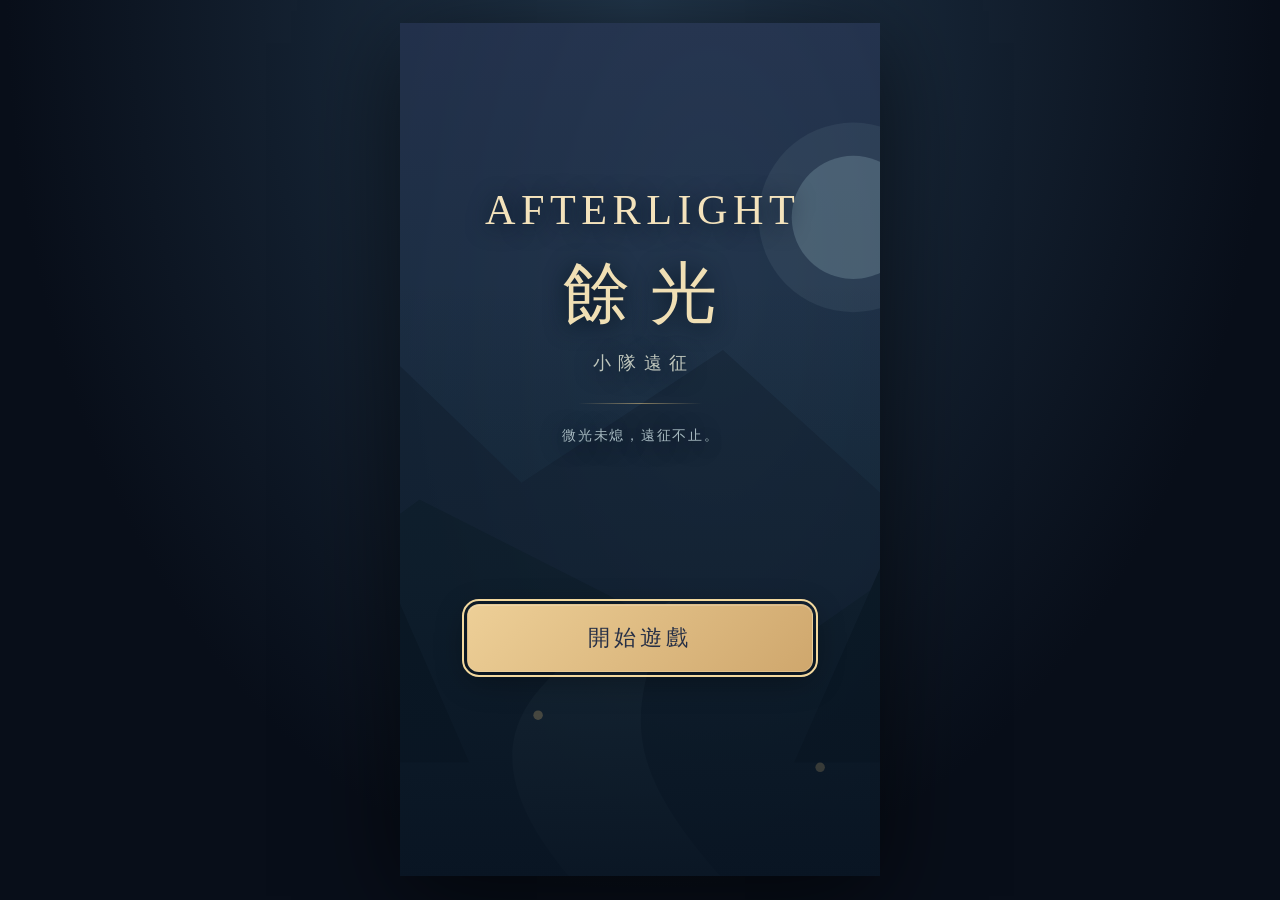
==== index.html @ e569f9f0 "Add files via upload" ====
<!doctype html><html lang="zh-Hant"><head><meta charset="utf-8"><meta name="viewport" content="width=device-width,initial-scale=1,viewport-fit=cover"><meta name="theme-color" content="#101a2c"><meta name="apple-mobile-web-app-capable" content="yes"><meta name="apple-mobile-web-app-status-bar-style" content="black-translucent"><link rel="apple-touch-icon" href="icon-192.png"><title>AFTERLIGHT · 小隊遠征</title><link rel="manifest" href="manifest.webmanifest"><style>/* AFTERLIGHT mobile squad UI. Combat hit areas retain the four original wedges. */
:root{color-scheme:dark;--ink:#101a2c;--panel:#17263a;--line:#a5bacb22;--gold:#dfbe7f;--muted:#91a6bb;--text:#e9eff6;--teal:#8ac7c4}
*{box-sizing:border-box}html,body{margin:0;min-height:100%;background:#080e19;color:var(--text);font-family:system-ui,"Microsoft JhengHei",sans-serif}body{display:grid;place-items:center;min-height:100dvh;padding:env(safe-area-inset-top) env(safe-area-inset-right) env(safe-area-inset-bottom) env(safe-area-inset-left);background:radial-gradient(ellipse at 50% 0,#21364b,#080e19 70%)}button,a,select{font:inherit;-webkit-tap-highlight-color:transparent}button{cursor:pointer;color:inherit;border:0;touch-action:manipulation}button:focus-visible,a:focus-visible,select:focus-visible,summary:focus-visible{outline:2px solid #f2d89e;outline-offset:3px}button:disabled{opacity:.45;cursor:default}[hidden]{display:none!important}.ui-glyph{width:5cqw;height:5cqw;flex:none;vertical-align:middle}.member-portrait{display:block;width:100%;height:100%;border-radius:inherit}
#squad-game{width:min(calc(100vw - env(safe-area-inset-left) - env(safe-area-inset-right)),calc((100dvh - env(safe-area-inset-top) - env(safe-area-inset-bottom)) * 9 / 16),480px);aspect-ratio:9/16;container-type:inline-size;position:relative;display:grid;grid-template-rows:8% 33% 12% 47%;overflow:hidden;background:var(--ink);box-shadow:0 20px 90px #0009;isolation:isolate}
.squad-top{display:flex;align-items:center;gap:2.2cqw;padding:0 4cqw;border-bottom:1px solid var(--line);background:linear-gradient(180deg,#1f3045,#132137);z-index:5}.squad-top button{height:max(10cqw,44px);min-width:10cqw;border:1px solid #aec2d52b;border-radius:11px;background:linear-gradient(145deg,#34475b77,#17263a);box-shadow:inset 0 1px #ffffff0b;font-size:2.8cqw}.top-tool{display:flex;align-items:center;justify-content:center;gap:1cqw}.top-tool .ui-glyph{width:4.5cqw;height:4.5cqw;color:#d9c492}.squad-top #squad-formation{width:16cqw}.battle-brand{flex:1;text-align:left;min-width:0}.battle-brand strong{display:block;font:600 3.1cqw Georgia,serif;letter-spacing:.12em;color:#eddaa9}.battle-brand small{font-size:2.4cqw;color:var(--muted);letter-spacing:.15em}.squad-top #squad-auto{min-width:19cqw;padding:0 1.5cqw;font-size:2.7cqw;color:#bfd0df}.squad-top #squad-auto[aria-pressed=true]{background:#597d7544;border-color:#8fc4b75c;color:#cde8d9}
.squad-scene{position:relative;overflow:hidden;background:#142d35}canvas{display:block;width:100%;height:100%}.squad-scene:before{content:"";position:absolute;inset:0;pointer-events:none;background:linear-gradient(#0c192760,transparent 35%,transparent 68%,#0d1b30c0);z-index:0}.wave-heading{position:absolute;left:45%;right:5%;top:5%;text-align:right;pointer-events:none}.wave-heading small{display:block;color:#aac2d0;font-size:2.4cqw;letter-spacing:.06em}.wave-heading strong{display:block;font-size:3.7cqw;line-height:1.5;margin:.6cqw 0;color:#f3ebd7;text-shadow:0 2px 6px #0008}.enemy-hp,.enemy-cast{height:1.3cqw;background:#08121c99;overflow:hidden;border-radius:4px;margin-top:.8cqw;border:1px solid #ffffff0c}.enemy-hp i,.enemy-cast i{display:block;height:100%;background:linear-gradient(90deg,#ad5c64,#df9690);border-radius:inherit}.enemy-cast i{background:linear-gradient(90deg,#8c704d,#e1c78b)}.wave-heading>span{display:block;margin-top:.7cqw;font-size:2.5cqw;line-height:1.4;color:#c9d0c3}
#squad-message{position:absolute;top:28%;left:4%;max-width:56%;padding:1.4cqw 2.5cqw;border:1px solid #b6c5c819;background:#122938ce;border-radius:8px;font-size:2.8cqw;color:#f3deb1;box-shadow:0 2px 12px #07132033;pointer-events:none}#squad-message:empty{display:none}.troop-roster{position:absolute;bottom:3%;left:3.5%;right:3.5%;display:grid;grid-template-columns:repeat(3,minmax(0,1fr));gap:1.5cqw}.troop-card{position:relative;display:flex;gap:1.3cqw;align-items:center;padding:1.5cqw;border:1px solid #9bb4c531;border-radius:10px;background:linear-gradient(145deg,#203b4be8,#122338ec);box-shadow:0 4px 10px #0003;min-width:0}.troop-mini-portrait{width:7cqw;height:10cqw;flex:none;overflow:hidden;border-radius:6px;border:1px solid #b9ccbd33}.troop-mini-portrait svg{width:10cqw;max-width:none;position:relative;left:-1.5cqw}.troop-card-body{flex:1;min-width:0}.troop-card strong{display:flex;align-items:center;justify-content:space-between;gap:.3cqw;font-size:max(2.8cqw,11px);white-space:nowrap;color:#e0e8e8}.troop-card em{font:600 max(2.2cqw,9px) system-ui;color:#dccda2;letter-spacing:0}.troop-card small{display:block;font-size:max(2.4cqw,10px);color:#adc3cd;line-height:1.4;font-variant-numeric:tabular-nums}.troop-card .troop-state{font-size:max(2cqw,9px);overflow:hidden;text-overflow:ellipsis;white-space:nowrap}.troop-card .rail{height:.9cqw;background:#08131f;border-radius:5px;overflow:hidden;margin:.6cqw 0}.troop-card .rail i{display:block;height:100%;background:linear-gradient(90deg,#64a99f,#b0d6ae);transition:width .15s}.troop-card.downed{border-color:#d2a47044;filter:saturate(.5)}.troop-card.downed .rail i{background:#c7a16d}
.squad-vitals{display:flex;flex-direction:column;justify-content:center;gap:1.7cqw;padding:2.5cqw 5cqw;background:linear-gradient(180deg,#182a3a,#142236);border-top:1px solid var(--line);border-bottom:1px solid #dfc28c3b}#squad-resources{display:grid;gap:1.3cqw}.vital-row{display:grid;grid-template-columns:7% 1fr 27%;align-items:center;gap:2%;font-size:2.7cqw}.vital-row>span{font-size:2.5cqw;letter-spacing:.08em;color:#a5bace}.vital-row>div{height:1.6cqw;border-radius:6px;background:#071323;box-shadow:inset 0 1px 3px #0009;overflow:hidden}.vital-row i{display:block;height:100%;border-radius:inherit;background:linear-gradient(90deg,#ac5868,#de8b92)}.vital-row.mp i{background:linear-gradient(90deg,#7265a9,#afa2df)}.vital-row.sp i{background:linear-gradient(90deg,#468f9b,#8ac7c4)}.vital-row small{text-align:right;font-size:2.5cqw;font-variant-numeric:tabular-nums;color:#dae5eb}.captain-cast{display:grid;grid-template-columns:48% 1fr;gap:2%;align-items:center;font-size:2.4cqw;color:#cfc499}.captain-cast>span{white-space:nowrap;overflow:hidden;text-overflow:ellipsis}.captain-cast>div{height:1.3cqw;border-radius:6px;background:#081724;overflow:hidden}.captain-cast i{display:block;height:100%;border-radius:inherit;background:linear-gradient(90deg,#8c704d,#e1c78b)}
/* The original A / B / C / D hit areas and round central ultimate. */
.squad-controls{position:relative;overflow:hidden;background:radial-gradient(circle at center,#2f3b4c,#0d192b);isolation:isolate}.squad-controls:after{content:"";position:absolute;inset:0;z-index:2;pointer-events:none;background:url("data:image/svg+xml,%3Csvg xmlns='http://www.w3.org/2000/svg' viewBox='0 0 100 100' preserveAspectRatio='none'%3E%3Cpath d='M0 0L100 100M100 0L0 100' stroke='%23c5d6de' stroke-opacity='.18' stroke-width='.25'/%3E%3C/svg%3E") center/100% 100% no-repeat}.squad-controls .skill{position:absolute;display:block;margin:0;padding:0;border:0;border-radius:0;overflow:hidden;width:50%;height:100%;background:linear-gradient(160deg,#2135499c,#132236);color:#eae8dc;transition:filter .15s;touch-action:manipulation;isolation:isolate}.squad-controls .skill:active{filter:brightness(1.3)}.squad-controls .dir-0{left:0;top:0;width:100%;height:50%;clip-path:polygon(0 0,100% 0,50% 100%)}.squad-controls .dir-1{right:0;top:0;clip-path:polygon(100% 0,100% 100%,0 50%)}.squad-controls .dir-2{left:0;bottom:0;width:100%;height:50%;clip-path:polygon(50% 0,100% 100%,0 100%)}.squad-controls .dir-3{left:0;top:0;clip-path:polygon(0 0,100% 50%,0 100%)}
.resource-liquid{position:absolute;left:0;right:0;bottom:0;height:100%;transform-origin:bottom;transform:scaleY(var(--liquid-fill,0));background:linear-gradient(0deg,#214d729c,#4786b342);border-top:1px solid #87c9ef69;transition:transform .18s;pointer-events:none}.skill[data-resource=stamina] .resource-liquid{background:linear-gradient(0deg,#67472d85,#c692433b);border-top-color:#e4b87569}.demand-line{position:absolute;left:0;right:0;bottom:var(--demand,0%);height:1px;background:#d8effa80;box-shadow:0 0 6px #90caff42;pointer-events:none;transition:bottom .18s}.skill[data-resource=stamina] .demand-line{background:#ead09b99}.skill.insufficient .demand-line{background:#f07c7c;box-shadow:0 0 6px #ef776755}.skill.unavailable,.skill.insufficient,.skill.casting-selected{filter:none}
.tile-content{position:absolute;display:flex;flex-direction:column;align-items:center;justify-content:center;text-align:center;gap:1.2cqw;z-index:2;width:30cqw;pointer-events:none;text-shadow:0 2px 4px #03101a}.dir-0 .tile-content{left:50%;top:6cqw;transform:translateX(-50%)}.dir-2 .tile-content{left:50%;bottom:6cqw;transform:translateX(-50%)}.dir-1 .tile-content{right:1.2cqw;top:50%;transform:translateY(-50%)}.dir-3 .tile-content{left:1.2cqw;top:50%;transform:translateY(-50%)}.tile-content strong{font-size:3.9cqw;line-height:1.35;font-weight:600;max-width:29cqw;overflow-wrap:anywhere}.tile-content .spell-name{font-size:3.1cqw;letter-spacing:.01em;line-height:1.3;max-width:28cqw;white-space:nowrap;overflow:hidden;text-overflow:ellipsis;color:#f0e6ce}.tile-content .skill-subtitle{font-size:2.5cqw;line-height:1.25;color:#b2c4d1;max-width:28cqw;overflow:hidden;text-overflow:ellipsis;white-space:nowrap}.tile-content .actual-cost{font-size:2.8cqw;color:#e5d9b9;font-variant-numeric:tabular-nums}.move-emblem{display:flex;align-items:center;justify-content:center;gap:1.5cqw;color:#dfc28c}.move-emblem .ui-glyph{width:5.4cqw;height:5.4cqw}.move-emblem em{font:600 2.2cqw system-ui;letter-spacing:.1em;opacity:.6}
.squad-controls .skill.ultimate{left:50%;top:50%;transform:translate(-50%,-50%);width:31.25cqw;height:31.25cqw;border-radius:50%;clip-path:none;z-index:5;background:transparent;overflow:visible;filter:none}.squad-controls .ultimate:active{transform:translate(-50%,-50%) scale(.97)}.vessel{position:absolute;inset:0;overflow:hidden;border-radius:50%;background:radial-gradient(circle at 30% 20%,#304150,#111d30 70%);border:2px solid #d7bd83;box-shadow:0 0 0 1.3cqw #0c192b,0 0 0 1.5cqw #8b7b572e,inset 0 0 0 .8cqw #27374a,inset 0 0 20px #0005}.vessel-liquid{position:absolute;left:0;right:0;bottom:0;height:var(--charge,0%);background:linear-gradient(0deg,#896338,#d1b574);border-top:2px solid #f9e5a4;transition:height .12s;box-shadow:0 -2px 12px #f7d98026}.vessel-shine{position:absolute;inset:1.9cqw;border-radius:50%;border:1px solid #f4e7b926;background:linear-gradient(115deg,transparent 10%,#fff1cf0f 35%,transparent 65%)}.ultimate .tile-content{inset:3.1cqw 1.4cqw;width:auto;gap:.6cqw;transform:none}.ultimate .tile-content strong{font-size:3.1cqw}.ultimate .tile-content .spell-name{font-size:2.7cqw;max-width:24cqw}.ultimate .tile-content .skill-subtitle{font-size:2.3cqw;max-width:24cqw}.ultimate .actual-cost{font-size:2.3cqw}.ultimate .ring-label{font-size:4.8cqw;color:#fff0c5;font-variant-numeric:tabular-nums}.ultimate.ready .vessel{animation:ready-glow 1.8s infinite}.ultimate.resource-short .vessel-liquid{filter:brightness(.7)}.resource-warning{font-size:2.3cqw;color:#ffcab8;background:#35291bcc;border-radius:5px;padding:.4cqw}.resource-warning:empty{display:none}@keyframes ready-glow{50%{box-shadow:0 0 0 1.3cqw #0c192b,0 0 18px #edcb7c77,inset 0 0 0 .8cqw #27374a}}
/* Pause and result dialogs. */
#squad-overlay{position:absolute;inset:0;z-index:20;display:grid;place-items:center;padding:4cqw;background:#080f1eda;backdrop-filter:blur(9px)}.squad-panel{width:100%;max-height:96%;overflow:auto;overscroll-behavior:contain;scrollbar-width:thin;scrollbar-color:#7890a833 transparent;padding:5.5cqw;border:1px solid #acc7d52b;border-radius:20px;background:linear-gradient(150deg,#223249,#111e33);box-shadow:0 20px 70px #0007}.squad-panel small{font-size:2.5cqw;letter-spacing:.13em;color:#b1b797}.squad-panel h1{margin:1.5cqw 0 4cqw;font-size:7cqw;line-height:1.25;letter-spacing:.04em;color:#f2e6c7}.squad-panel p{font-size:3.3cqw;line-height:1.75;color:#bdcad7}.squad-panel h2{font-size:3.9cqw;color:#deca9b;margin:5cqw 0 3cqw;padding-top:3cqw;border-top:1px solid var(--line)}.squad-panel button,.squad-panel a{display:block;width:100%;padding:3cqw;margin-top:2.2cqw;min-height:max(11cqw,44px);border:1px solid #b3cad92b;border-radius:11px;background:linear-gradient(135deg,#354b6066,#1d3047);font-size:3.4cqw;text-align:center;color:#dae5ed;text-decoration:none;box-shadow:inset 0 1px #ffffff07}.squad-panel button.primary{border-color:#edd69880;background:linear-gradient(135deg,#edcf97,#cfa76d);font-weight:700;color:#273046;box-shadow:0 4px 18px #090f1b66,inset 0 1px #fff4d7aa}.squad-panel button:active{filter:brightness(1.18)}.squad-panel label{display:flex;align-items:center;justify-content:space-between;gap:2cqw;font-size:3.1cqw;margin:2cqw 0;color:#aabdd0}.squad-panel select{width:68%;min-height:max(10cqw,44px);padding:2cqw;border:1px solid #a9c1d031;border-radius:8px;background:#111f32;color:#e6e5d7;font-size:3cqw}.squad-panel .quiet{font-size:2.8cqw;line-height:1.7;color:#8da5b9}.version-note{display:block;margin-top:4cqw;font-size:2.4cqw!important;color:#748c9f!important;letter-spacing:.07em!important;line-height:1.8}.loadout-detail{margin:0 0 3cqw;padding:2cqw 3cqw;border-left:2px solid #c8b27d66;border-radius:0 7px 7px 0;background:#091b2a66;font-size:2.8cqw!important;line-height:1.65!important}.loadout-member{display:flex;align-items:center;gap:3cqw;padding:2cqw;margin-bottom:2cqw;border:1px solid var(--line);border-radius:12px;background:#27405633}.loadout-member>div{width:13cqw;height:13cqw;flex:none;overflow:hidden;border-radius:9px}.loadout-member label{flex:1;display:block;margin:0}.loadout-member label>span{font-size:2.7cqw;color:#9ab0c1;display:block;margin-bottom:1cqw}.loadout-member select{width:100%;min-height:max(8cqw,44px)}
.member-record{padding:3cqw;margin:3cqw 0;border:1px solid #a9c1d033;border-radius:13px;background:linear-gradient(145deg,#2e485d44,#112037)}.member-card-top{display:flex;align-items:center;gap:3cqw}.member-card-top>.member-portrait{width:17cqw;height:17cqw;border-radius:10px;border:1px solid #b0c4c12b}.member-record header{flex:1}.member-record header strong{display:block;font-size:4.2cqw;color:#e9d7b0}.member-record header span{display:inline-block;font-size:2.5cqw;color:#a9cdc4;margin-top:1.5cqw;border:1px solid #a4cdb329;border-radius:5px;padding:.5cqw 1.5cqw}.member-record p{font-size:3cqw;margin:3cqw 0 2cqw}.member-record small{letter-spacing:0;font-size:2.8cqw}.member-record[data-rarity=S],.member-record[data-rarity=SS]{border-color:#dbbf7d66}.training-rail{height:1.5cqw;border-radius:5px;background:#071525;overflow:hidden;margin:2cqw 0}.training-rail i{display:block;height:100%;background:linear-gradient(90deg,#64949f,#e2c586)}.squad-result{display:grid;grid-template-columns:1fr 1fr;gap:2cqw;margin:4cqw 0}.squad-result>div{padding:3cqw;background:linear-gradient(145deg,#34475d66,#17273c);border:1px solid var(--line);border-radius:12px}.squad-result strong{display:block;font-size:6.4cqw;color:#f1d69f;font-variant-numeric:tabular-nums;font-weight:500}.squad-result span{font-size:2.8cqw;color:#91adbf}.battle-review{margin-top:3cqw;padding:3cqw;background:#263c5144;border:1px solid var(--line);border-radius:10px}.battle-review summary{font-size:3.4cqw;color:#ddcfad;cursor:pointer}.battle-review table{width:100%;border-collapse:collapse;margin-top:3cqw;font-size:2.4cqw;font-variant-numeric:tabular-nums}.battle-review th,.battle-review td{padding:2cqw .4cqw;text-align:right;border-bottom:1px solid var(--line)}.battle-review th:first-child{text-align:left}.near-victory{padding:2cqw 3cqw;background:#b58f5b15;border-left:2px solid #d6b478;color:#edcd97!important}.run-comparison{font-size:2.8cqw!important;color:#9ccac3!important}.collected-skill{padding:3cqw;margin-top:2cqw;border:1px solid var(--line);border-radius:10px;background:#2b405344}.collected-skill>strong{font-size:3.5cqw;color:#e5d7b4}.collected-skill p{font-size:2.8cqw;margin:1cqw 0;line-height:1.65}
.settings-card{display:flex;align-items:center;gap:3cqw;padding:3cqw;margin:3cqw 0;border:1px solid var(--line);border-radius:12px;background:#233c5144}.settings-card>div{flex:1;min-width:0}.settings-card strong{font-size:3.6cqw;color:#e0e8ee}.settings-card p{font-size:2.7cqw;line-height:1.6;color:#8faabe;margin:1cqw 0}.settings-card button{width:17cqw;min-height:max(10cqw,44px);margin:0;padding:2cqw;font-size:3cqw;flex:none}.settings-card .setting-toggle[aria-pressed=true]{background:#5a83744d;color:#b9e4c8;border-color:#8ec09b55}.connection-card{display:flex;align-items:flex-start;gap:3cqw;padding:3cqw;border-radius:10px;background:#46776520;margin-top:4cqw}.connection-card .ui-glyph{color:#9dc7b4}.connection-card strong{font-size:3.3cqw}.connection-card p{font-size:2.7cqw;color:#91b9b1;margin:1cqw 0}
#squad-formation-panel{position:absolute;left:4%;bottom:3%;width:92%;max-height:86%;overflow:auto;padding:3cqw;z-index:9;background:#172b40f5;border:1px solid #a5c2cc44;border-radius:13px;box-shadow:0 10px 30px #0007;font-size:3cqw}#squad-formation-panel header{display:flex;align-items:center;justify-content:space-between;margin-bottom:2cqw}#squad-formation-panel small{font-size:2.5cqw;color:#9bb7c5}.formation-row{display:grid;grid-template-columns:minmax(0,1fr) 10cqw 10cqw 13cqw;align-items:center;gap:2cqw;padding:1.5cqw 0;border-top:1px solid var(--line)}.formation-row small{display:block}.formation-row button,#squad-formation-panel header button{min-height:max(10cqw,44px);border:1px solid #a0b9c42b;background:#42607740;border-radius:8px;font-size:4cqw}.formation-row .member-replace{font-size:2.8cqw}.replacement-picker{padding:2cqw 0;border-top:1px solid var(--line)}.replacement-picker label{display:flex;align-items:center;gap:2cqw}.replacement-picker select{max-width:65%;min-height:max(10cqw,44px);background:#11243a;border:1px solid #a7b3c355;border-radius:7px;color:#e4dec3;font-size:3cqw}.replacement-picker button{font-size:3cqw;min-height:max(10cqw,44px);width:100%;margin:2cqw 0;background:#547b8344;border-radius:7px}
#squad-tip{position:absolute;left:4%;bottom:21%;max-width:65%;padding:3cqw;border:1px solid #b8cbd355;background:#14273cf5;border-radius:12px;z-index:12;font-size:2.8cqw;box-shadow:0 8px 25px #0007;pointer-events:none}#squad-tip h3{font-size:4cqw;margin:0 0 1cqw;color:#ead6aa}#squad-tip p{margin:1cqw 0;line-height:1.5;color:#b5c9d8}#squad-growth{position:absolute;top:25%;left:4%;width:54%;padding:3cqw;background:#1c3247ed;border:1px solid #cfba7977;border-radius:12px;z-index:7;pointer-events:none;box-shadow:0 4px 20px #0004}#squad-growth>strong{font-size:4.5cqw;color:#ffe1a0}#squad-growth>div{display:grid;grid-template-columns:1fr 1fr;gap:1cqw;font-size:2.8cqw;margin-top:1cqw}#squad-growth b{color:#f8e7b8;animation:growth-glint .17s alternate 6;font-variant-numeric:tabular-nums}#squad-growth small{color:#a5d4b9;font-size:2.4cqw}@keyframes growth-glint{from{text-shadow:0 0 0 transparent;color:#c4dba2}to{text-shadow:0 0 9px #ffe0a2;color:#fff}}
@media(hover:hover){.squad-panel button:hover{filter:brightness(1.1)}.squad-controls .skill:hover{filter:brightness(1.08)}}@media(prefers-reduced-motion:reduce){*{transition:none!important;animation:none!important}}@supports not(height:100dvh){#squad-game{width:min(100vw,calc(100vh * 9 / 16),480px)}}

#squad-game[data-reduced-motion=true] *{animation:none!important;transition:none!important}

/* Adventure geometry: scene, resources, four-direction controls and navigation. */
#squad-game{grid-template-rows:30% 10% 52% 8%}.squad-top{position:absolute;left:0;right:0;top:0;height:6%;background:linear-gradient(#1f3045e8,#13213799)}
.squad-top{padding:0 3cqw;gap:2cqw}.squad-top button{height:9cqw;min-height:44px}.squad-top #squad-formation{width:14cqw}.battle-brand small{display:none}
.wave-heading{left:55%;right:4%;top:24%}.wave-heading strong{font-size:3.3cqw}.wave-heading small{font-size:2.1cqw}.wave-heading>span{font-size:2.2cqw}
.squad-vitals{padding:1.8cqw 4cqw 1cqw;gap:.6cqw}#squad-resources{display:grid;grid-template-columns:1fr 1fr;column-gap:3cqw;row-gap:.9cqw}.vital-row{grid-template-columns:5cqw 1fr;font-size:2.2cqw;position:relative;gap:1cqw}.vital-row.hp{grid-column:1/-1}.vital-row small{position:absolute;right:1cqw;top:0;font-size:2.1cqw;line-height:3.2cqw;color:#eef3ed;text-shadow:0 1px 2px #000}.vital-row>div{height:3.2cqw;border-radius:4px}.vital-row>span{line-height:3.2cqw}.captain-cast{display:flex;gap:2cqw;align-items:center;height:2.5cqw;margin-top:.4cqw}.captain-cast>span{font-size:2cqw;max-width:55%;overflow:hidden;white-space:nowrap}.captain-cast>div{flex:1;height:1.3cqw}.enemy-cast{height:1.3cqw}
.squad-workspace{position:relative;min-height:0;overflow:hidden}.squad-controls{height:100%;width:100%}.squad-page{position:absolute;inset:0;background:linear-gradient(145deg,#1b2b42,#101c2e);overflow:hidden}.squad-page>div{height:100%;overflow:auto;overscroll-behavior:contain;padding:4cqw 4cqw 5cqw;scrollbar-width:thin;scrollbar-color:#6c8096 #172338}.squad-page button{border:1px solid #a2b9cb2b;background:#30445e55;border-radius:9px;min-height:44px;padding:2cqw;font-size:2.9cqw}.squad-page .primary{background:linear-gradient(135deg,#d6bc8b,#b49460);color:#192338;border-color:#dbc79588}.squad-page h2,.squad-page h3,.squad-page p{margin:0}.squad-page h3{font-size:3.5cqw;color:#e7d9b8}.squad-page p{font-size:2.8cqw;line-height:1.7;color:#aebdd0}.squad-page small{font-size:2.4cqw;color:#9cafc1}.squad-page strong{font-weight:500}.workspace-heading{display:flex;justify-content:space-between;align-items:center;gap:2cqw;margin-bottom:3cqw}.workspace-heading h2{font-size:5cqw;font-weight:500;color:#f0e2c7;margin-top:.6cqw}.workspace-heading small{font-size:2.1cqw;letter-spacing:.07em;color:#92aabe}.workspace-heading>.primary{min-width:23cqw;font-size:3cqw}.live-badge{font-size:2.4cqw;color:#a5c9b3;display:flex;gap:1.3cqw;align-items:center}.live-badge i{width:1.3cqw;height:1.3cqw;border-radius:50%;background:#b2d5bb;box-shadow:0 0 7px #b2d5bb66}.page-tabs{display:flex;gap:2cqw;margin-bottom:3cqw;padding:1cqw;background:#09182766;border-radius:11px}.page-tabs>button{flex:1;border-color:transparent;background:transparent;padding:1.5cqw;color:#97abc1}.page-tabs>button[aria-pressed=true]{background:#38506866;color:#ead8ad;border-color:#bda47833}.page-hint{margin:2cqw 0!important;font-size:2.6cqw!important;color:#8fa7bd!important}.page-explain{margin:3cqw 0;font-size:2.7cqw;color:#a4b7c8}.page-explain summary{min-height:44px;display:flex;align-items:center;cursor:pointer}.page-explain summary:before{content:'＋';margin-right:2cqw}.page-explain p{margin:1cqw 0}
.squad-nav{display:grid;grid-template-columns:repeat(5,1fr);border-top:1px solid #b2c3d12b;background:linear-gradient(#223248,#101e31);z-index:15}.squad-nav button{display:flex;flex-direction:column;align-items:center;justify-content:center;gap:.8cqw;background:transparent;min-height:44px;border-right:1px solid #a1bcc510;color:#839bb2;font-size:2.8cqw}.squad-nav .ui-glyph{width:4.5cqw;height:4.5cqw}.squad-nav .nav-adventure .ui-glyph{width:6cqw;height:6cqw}.squad-nav button[aria-current=page]{color:#f1d79d;background:linear-gradient(#d4b57613,transparent);box-shadow:inset 0 2px #cfb97e}.squad-nav button[aria-current=page] .ui-glyph{filter:drop-shadow(0 0 4px #d4b57655)}
.formation-head{display:flex;align-items:center;justify-content:space-between;color:#96afc0;font-size:2.5cqw;margin:2cqw 0}.formation-head b{color:#dfc48d}.formation-board{display:grid;grid-template-columns:22% 33% 33% 6%;gap:2%;align-items:center;background:radial-gradient(ellipse at center,#31465588,#0d1b2b);border:1px solid #9cb5c12b;border-radius:13px;padding:3cqw 2cqw}.formation-captain .member-portrait{width:100%;aspect-ratio:1}.formation-captain span{display:block;text-align:center;font-size:2.7cqw;margin-top:1.4cqw;color:#d3c297}.formation-column{display:flex;flex-direction:column;gap:2cqw}.formation-column>small{text-align:center;font-size:2.5cqw}.squad-page .position{width:100%;min-height:16cqw;display:grid;grid-template-columns:9cqw 1fr;gap:.7cqw;padding:1.4cqw;align-items:center;background:#20364c77;border-style:dashed}.position .member-portrait{grid-row:1/3;width:9cqw;height:9cqw}.position strong{font-size:2.5cqw;text-align:left;white-space:nowrap}.position strong small{font-size:2.1cqw}.position span{font-size:1.9cqw!important;text-align:left;color:#92b8b6}.position:not(.filled){display:flex;flex-direction:column;justify-content:center;color:#829db1}.position:not(.filled) b{font-size:4cqw;font-weight:300}.position[aria-pressed=true]{outline:1px solid #e4c68f;background:#7f715c44}.position.filled{border-style:solid}.enemy-direction{text-align:center;line-height:1.7;font-size:2.8cqw;color:#7b8e9e}
.actor-strip{display:flex;gap:2cqw;overflow:auto;margin-bottom:3cqw;padding-bottom:1cqw}.actor-strip button{display:flex;flex:none;align-items:center;gap:1.6cqw;min-width:22cqw;padding:1.3cqw;color:#99aec4}.actor-strip .member-portrait{width:8cqw;height:8cqw}.actor-strip span{font-size:2.5cqw}.actor-strip button[aria-pressed=true]{background:#49647a77;border-color:#cab78366;color:#ead6aa}.actor-summary{display:flex;align-items:flex-start;gap:3cqw;border:1px solid #a0b7c92b;border-radius:13px;padding:3cqw;background:#35496233}.actor-summary>.member-portrait{width:17cqw;height:17cqw;flex:none}.actor-summary h3{font-size:4cqw;margin:.5cqw 0 1.5cqw}.actor-summary p{font-size:2.7cqw}.actor-summary>div{flex:1}.actor-summary details{font-size:2.4cqw;color:#98afc3;margin-top:1.5cqw}.actor-summary details summary{cursor:pointer;padding:1cqw 0}.section-heading{display:flex;align-items:center;justify-content:space-between;gap:2cqw;margin:4cqw 0 2cqw}.section-heading>span{font-size:2.4cqw;color:#91a9bb}.slot-grid{display:grid;grid-template-columns:1fr 1fr;gap:2cqw}.squad-page .loadout-slot{display:flex;flex-direction:column;justify-content:center;gap:.8cqw;width:100%;min-height:17cqw;background:linear-gradient(145deg,#35475e66,#1a2c4066);border-color:#b4c3b830}.loadout-slot>small:first-child{font-size:2.1cqw;letter-spacing:.1em;color:#b8a581}.loadout-slot strong{font-size:3.2cqw;color:#e6e1cd;line-height:1.3;overflow-wrap:anywhere}.loadout-slot.empty strong{font-size:4cqw;color:#8aa2b6}.loadout-slot>span{font-size:2.5cqw;color:#89a1b6}.loadout-slot .spell-subtitle{font-size:2.2cqw!important;color:#8ca9ba}.config-diamond{position:relative;aspect-ratio:1.8;background:radial-gradient(#65757833,transparent);margin:2cqw 0}.config-diamond>div{position:absolute;width:31%;height:30%}.config-diamond .config-dir-0{top:0;left:34.5%}.config-diamond .config-dir-1{right:0;top:35%}.config-diamond .config-dir-2{bottom:0;left:34.5%}.config-diamond .config-dir-3{left:0;top:35%}.config-diamond .config-ultimate{top:34%;left:34.5%;height:32%}.config-diamond .loadout-slot{height:100%;min-height:0;padding:.8cqw}.config-diamond .config-ultimate .loadout-slot{border-radius:50%;border-color:#d5bb7855;background:#5c5c5144}.config-diamond strong{font-size:2.7cqw}
.wallet-compact{display:flex;gap:3cqw;margin-bottom:3cqw}.wallet-compact span{display:flex;align-items:center;gap:1cqw;font-size:3cqw;background:#2c42564d;border:1px solid #9caeb622;border-radius:16px;padding:1.5cqw 3cqw;color:#dfc998}.wallet-compact .ui-glyph{width:3.5cqw;height:3.5cqw}.list-toolbar{display:flex;align-items:center;gap:2cqw;margin:3cqw 0}.list-toolbar span{margin-right:auto;color:#aabcca;font-size:2.7cqw}.list-toolbar select{min-height:44px;background:#14283c;border:1px solid #a0b8c633;border-radius:7px;font-size:2.5cqw;color:#bfcddd;padding:1cqw;max-width:35%}.collection-grid{display:grid;grid-template-columns:repeat(2,minmax(0,1fr));gap:2cqw}.squad-page .collection-card{position:relative;display:flex;flex-direction:column;align-items:flex-start;gap:1.3cqw;min-height:23cqw;padding:3cqw;background:linear-gradient(135deg,#34495c55,#14263b);text-align:left}.collection-card>.ui-glyph{width:5cqw;height:5cqw;color:#c1b286;margin-bottom:1cqw}.collection-card .item-grade{position:absolute;right:3cqw;top:3cqw;color:#d9c596;font-style:normal;font-size:3cqw}.collection-card strong{font-size:3.2cqw;color:#e4dec8;overflow-wrap:anywhere}.collection-card small{font-size:2.4cqw;line-height:1.4}.collection-card .member-portrait{width:13cqw;height:13cqw}.collection-card.incompatible{opacity:.55}.spell-subtitle{display:block;font-size:2.5cqw}.squad-page .selection-preview{padding:3cqw;background:#314a5c55;border:1px solid #c4b78233;border-radius:11px;margin:3cqw 0}.selection-preview>strong{font-size:4cqw;color:#eddbb4}.selection-preview p{margin:2cqw 0}.selection-preview small{display:block}.selection-preview .primary{display:block;width:100%;margin-top:3cqw}.config-lock{font-size:2.6cqw!important;color:#d3b894!important;border-left:2px solid #ccaf74;background:#b39d6810;padding:2cqw 3cqw;margin:3cqw 0!important}.squad-page .member-choice{display:flex;align-items:center;width:100%;gap:3cqw;margin-top:2cqw;text-align:left}.member-choice>.member-portrait{width:12cqw;height:12cqw}.member-choice span{display:flex;flex-direction:column;gap:1cqw}.squad-page .member-record button{width:100%;margin-top:3cqw}.recruit-banner{text-align:center;padding:5cqw 3cqw;border-radius:13px;background:radial-gradient(#34495d,#16273a);border:1px solid #b9c6b533}.recruit-banner>.ui-glyph{width:9cqw;height:9cqw;color:#d6bf8e;margin-bottom:2cqw}.recruit-banner p{margin-top:2cqw}.pending-badge{display:inline-block;margin-top:3cqw;color:#d5c392;background:#9d89522b;border:1px solid #c6b07833;border-radius:20px;padding:1.5cqw 4cqw;font-size:2.7cqw}.squad-page .settings-card button{min-width:15cqw}.squad-page .version-note{margin-top:3cqw}
@media(max-height:620px){.squad-top button{min-height:34px}.squad-nav button{min-height:34px}}

.squad-page p{font-size:max(2.8cqw,11px)}.squad-page small,.page-hint{font-size:max(2.4cqw,10px)!important}.squad-page button{font-size:max(2.9cqw,11px)}.squad-page h3{font-size:max(3.5cqw,14px)}.list-toolbar select{font-size:max(2.5cqw,11px)}.collection-card strong,.loadout-slot strong{font-size:max(3.2cqw,12px)}.config-diamond strong{font-size:max(2.7cqw,10px)}.position strong,.position strong small{font-size:max(2.3cqw,9px)!important}.position span{font-size:max(1.9cqw,8px)!important}.squad-nav button{font-size:max(2.8cqw,10px)}

/* Mobile title screen: game identity, quiet landscape and one primary action. */
#squad-overlay[data-view=login]{padding:0;background:#101a2c}
[data-view=login] .squad-panel{position:relative;width:100%;height:100%;max-height:100%;padding:0;border:0;border-radius:0;overflow:hidden;background:#101a2c;box-shadow:none}
.start-backdrop{position:absolute;inset:0;pointer-events:none;background:radial-gradient(ellipse at 65% 25%,#33495f,#101a2c 70%)}
.start-backdrop .camp-landscape{display:block;width:100%;height:100%;opacity:.85}
.start-backdrop:after{content:"";position:absolute;inset:0;background:linear-gradient(transparent 30%,#08132144 65%,#081321d9)}
[data-view=login] .squad-panel .start-game{position:absolute;left:14%;bottom:24%;width:72%;min-height:max(14cqw,56px);margin:0;border:1px solid #e5d0a066;border-radius:12px;font-size:max(4.6cqw,18px);font-weight:500;letter-spacing:.18em;box-shadow:0 8px 32px #0005,inset 0 1px #fff3}
.sr-only{position:absolute!important;width:1px!important;height:1px!important;padding:0!important;margin:-1px!important;overflow:hidden!important;clip:rect(0,0,0,0)!important;white-space:nowrap!important;border:0!important}

.start-brand{position:absolute;top:19%;left:7%;right:7%;text-align:center;pointer-events:none;color:#eed9ac;text-shadow:0 3px 22px #061320}
[data-view=login] .squad-panel .start-brand h1{margin:0;font-weight:500;line-height:1.2}
.start-wordmark{display:block;font:500 8.8cqw/1.2 Georgia,serif;letter-spacing:.13em;padding-left:.13em;color:#f4e3bc}
.start-title{display:block;margin-top:3cqw;font:500 14cqw/1.3 "Noto Serif TC","PMingLiU",serif;letter-spacing:.3em;padding-left:.3em;color:#f0dfb4}
[data-view=login] .squad-panel .start-subtitle{margin:2cqw 0 0;color:#bfc6bc;font-size:max(3.8cqw,14px);letter-spacing:.4em;padding-left:.4em}
.start-divider{display:block;width:30%;height:1px;margin:5cqw auto 4cqw;background:linear-gradient(90deg,transparent,#d2b77b99,transparent)}
[data-view=login] .squad-panel .start-tagline{margin:0;color:#a4b7be;font-size:max(3cqw,12px);letter-spacing:.12em;padding-left:.12em}

/* Defeat and retry preparation live inside the adventure workspace. */
.squad-workspace[data-adventure-state=result] .squad-page>div,.squad-workspace[data-adventure-state=retry] .squad-page>div{overflow:hidden;padding-bottom:2cqw}
.adventure-outcome{display:flex;flex-direction:column;height:100%;min-height:0}
.outcome-scroll{min-height:0;flex:1;overflow:auto;overscroll-behavior:contain;scrollbar-width:thin;padding-bottom:3cqw}
.outcome-heading{padding:1cqw 0 3cqw;border-bottom:1px solid #c4987240;margin-bottom:3cqw}
.outcome-heading>small{color:#d5a993!important;letter-spacing:.08em}
.outcome-heading>h2{font-size:max(5.8cqw,20px);font-weight:500;letter-spacing:.03em;margin:1.5cqw 0;color:#f0d6bd}
.outcome-heading>p{margin:0;color:#9fb3c5}
.retry-heading{border-color:#b6c5a433}.retry-heading>small{color:#becaa7!important}.retry-heading>h2{color:#ede1be}
.outcome-footer{flex:none;padding-top:2cqw;border-top:1px solid var(--line);background:linear-gradient(#152438,#122035)}
.outcome-footer>.primary{display:block;width:100%;min-height:max(13cqw,48px);font-size:max(3.8cqw,14px);letter-spacing:.06em;border-radius:11px}
.squad-page .adventure-outcome .squad-result{margin:2cqw 0 3cqw}.squad-page .adventure-outcome .squad-result>div{padding:2.5cqw}.squad-page .adventure-outcome .squad-result strong{font-size:5.5cqw}
#squad-game[data-phase=defeat] #squad-canvas{filter:saturate(.55) brightness(.8)}

/* Enemy HUD remains narrow; numeric HP is always readable. */
.wave-heading .enemy-hp,.wave-heading .enemy-cast{width:72%;margin-left:auto}.wave-heading .enemy-health{font-size:2.6cqw;font-variant-numeric:tabular-nums;color:#eac8bd}.squad-controls{contain:paint}.squad-controls .dir-0,.squad-controls .dir-2{right:auto}.squad-controls .dir-0{bottom:auto}.squad-controls .dir-2{top:auto}

/* Reserve the top-right strip for enemy HUD, above all actor silhouettes. */
.wave-heading{top:20%;left:64%;right:3%;text-align:right}.wave-heading strong{font-size:2.7cqw;line-height:1.2;margin:.25cqw 0}.wave-heading small,.wave-heading>span{font-size:2.1cqw;line-height:1.2}.wave-heading .enemy-hp,.wave-heading .enemy-cast{width:100%;height:1cqw;margin-top:.35cqw}.wave-heading .enemy-health{font-size:2.2cqw}

.fragment-wallet{display:flex;flex-wrap:wrap;gap:2cqw;margin:2cqw 0 3cqw}.fragment-wallet span{font-size:2.7cqw;border:1px solid var(--line);border-radius:8px;padding:1.5cqw 2cqw;color:#b6c6d1;background:#14273c}.fragment-wallet b{color:#e2c78f}.cultivation-summary{margin-top:3cqw;padding-top:3cqw;border-top:1px solid var(--line)}.cultivation-summary>strong,.cultivation-summary>small{display:block;margin-top:1cqw}.cultivation-summary>strong{font-size:3.3cqw;color:#e2c78f}

.away-summary{margin:3cqw 0;padding:3cqw;border:1px solid var(--line);border-radius:12px;background:#192f444d}.away-summary p{font-size:3cqw;line-height:1.6;margin:1.5cqw 0;color:#b4c8d2}.away-summary .squad-result{margin:2cqw 0}.away-summary .away-item{color:#e2cba3;font-size:2.9cqw}

/* Full portrait management pages. The battle clock lives outside this layer. */
.squad-nav{grid-row:4}
#squad-game[data-screen=page] .squad-top,#squad-game[data-screen=page] .squad-scene,#squad-game[data-screen=page] .squad-vitals{visibility:hidden;pointer-events:none}
#squad-game[data-screen=page] .squad-workspace{position:absolute;inset:0 0 8%;z-index:10}
#squad-game[data-screen=page] .squad-page{display:flex;flex-direction:column;background:radial-gradient(ellipse at 100% 0,#2b405444,transparent 55%),linear-gradient(155deg,#18283c,#101c2e)}
#squad-game[data-screen=page] #squad-page-content{min-height:0;flex:1;height:auto;overflow:auto;padding:5cqw 4cqw 6cqw}
.squad-page .battle-strip{display:flex;flex:none;align-items:center;gap:3cqw;width:100%;min-height:56px;padding:2.5cqw 4cqw;border:0;border-bottom:1px solid #bcc9d229;border-radius:0;background:#0c192aea;text-align:left;box-shadow:0 4px 20px #0002}
.battle-strip-stage{flex:1;color:#ead4a4;font-size:max(3cqw,12px);white-space:nowrap}.battle-strip-health{width:35%;display:flex;flex-direction:column;gap:1cqw;font-size:max(2.4cqw,10px);color:#b5c1d0}.battle-strip-health b{font-weight:400;font-variant-numeric:tabular-nums}.battle-strip-rail{display:block;height:1.2cqw;min-height:4px;border-radius:5px;background:#ffffff16;overflow:hidden}.battle-strip-rail i{display:block;height:100%;width:100%;background:linear-gradient(90deg,#af626f,#e39999);border-radius:inherit}.battle-strip-return{font-size:max(2.5cqw,10px);color:#98b7c9}
#squad-page-notice{position:absolute;bottom:3cqw;left:5%;right:5%;z-index:3;padding:2.5cqw 3cqw;border:1px solid #d9bd8755;border-radius:10px;background:#142b3df5;color:#ead9b8;box-shadow:0 5px 20px #0005;font-size:max(3cqw,12px);text-align:center;pointer-events:none}
.squad-workspace[data-view=picker] #squad-page-notice{bottom:21cqw}
#squad-game[data-screen=page] .workspace-heading{margin-bottom:5cqw}.workspace-heading h2{font-size:max(6.5cqw,22px);letter-spacing:.04em}
#squad-game[data-screen=page] .squad-page p{font-size:max(3.1cqw,12px)}#squad-game[data-screen=page] .squad-page small{font-size:max(2.8cqw,11px)!important}#squad-game[data-screen=page] .squad-page button{font-size:max(3.3cqw,12px)}
#squad-game[data-screen=page] .page-tabs{margin:4cqw 0;padding:1.5cqw}#squad-game[data-screen=page] .page-tabs>button{min-height:46px}
#squad-game[data-screen=page] .formation-board{grid-template-columns:17% 36% 36% 5%;gap:2%;padding:4cqw 2cqw;border-radius:18px}
#squad-game[data-screen=page] .position{min-height:23cqw;display:flex;flex-direction:column;justify-content:center;gap:1cqw;padding:2cqw .6cqw;text-align:center;border-radius:11px}
#squad-game[data-screen=page] .position .member-portrait{width:11cqw;height:11cqw}#squad-game[data-screen=page] .position strong{font-size:max(2.7cqw,10px)!important;white-space:normal;text-align:center;line-height:1.35}#squad-game[data-screen=page] .position span{font-size:max(2.3cqw,9px)!important;text-align:center}
.formation-actions{display:grid;grid-template-columns:repeat(3,minmax(0,1fr));gap:2cqw;margin:3cqw 0}.formation-actions button{padding:2cqw 1cqw}.bench-list{display:grid;gap:2cqw}.bench-card{display:flex;align-items:center;gap:2cqw;padding:2cqw;border:1px solid var(--line);border-radius:13px;background:#2b425433}.squad-page .bench-profile{display:flex;align-items:center;gap:3cqw;flex:1;min-width:0;text-align:left;border:0;background:none;padding:0}.bench-profile .member-portrait{width:14cqw;height:14cqw;flex:none;border-radius:9px}.bench-profile>span{display:flex;flex-direction:column;gap:1cqw}.squad-page .bench-join{flex:none;width:23cqw;border-color:#b7c09b33;color:#d8d1b0;background:#52655833}
.member-card-actions{display:grid;grid-template-columns:1fr 1fr;gap:2cqw}.squad-page .member-card-actions button{min-height:48px}.permanent-note{color:#d2bc90!important}.member-tabs{margin-top:4cqw}
.cultivation-hero{display:flex;align-items:center;gap:4cqw;padding:5cqw 4cqw;border:1px solid #d5bc7f3d;border-radius:17px;background:radial-gradient(ellipse at 20% 30%,#bba47419,transparent),#23394a66}.cultivation-hero>.member-portrait{width:24cqw;height:24cqw;flex:none;border-radius:12px}.cultivation-hero h3{font-size:max(8cqw,28px);color:#f1dca7;margin:1cqw 0!important;font-weight:500}.cultivation-hero h3>span{font-size:5cqw;color:#8397ac}.cultivation-hero p{color:#acbfcb;line-height:1.6}.cultivation-path{display:flex;gap:1cqw;margin:4cqw 0;padding:1cqw;background:#0b192944;border-radius:10px}.cultivation-path span{flex:1;padding:2.5cqw .5cqw;border:1px solid transparent;border-radius:8px;text-align:center;font-size:3.3cqw;color:#869eb0}.cultivation-path [aria-current=step]{color:#f1d8a0;background:#76674633;border-color:#d4b78455}.cultivation-stats{display:grid;grid-template-columns:1fr 1fr;gap:2cqw}.cultivation-stats>div{padding:3cqw;border:1px solid var(--line);border-radius:11px;background:#29405644;display:flex;flex-direction:column;gap:1.5cqw}.cultivation-stats span{font-size:3cqw;color:#8fa9bd}.cultivation-stats strong{font-size:4.1cqw;color:#e4dfcd;font-variant-numeric:tabular-nums}.cultivation-stats i{font-style:normal;color:#718a9c}.cultivation-stats small{color:#a6d3b7!important}.cultivation-materials{margin:4cqw 0;padding:4cqw;border:1px solid var(--line);border-radius:12px;background:#21374b55}.cultivation-materials>div{display:flex;justify-content:space-between;align-items:center;margin:3cqw 0;font-size:3.5cqw}.cultivation-materials strong{font-size:5cqw;color:#edd7a6}.squad-page .cultivation-confirm{width:100%;min-height:54px;margin:1cqw 0 3cqw;font-size:max(4cqw,16px)!important}
#squad-game[data-screen=page] .actor-summary>.member-portrait{width:21cqw;height:21cqw}#squad-game[data-screen=page] .loadout-slot{min-height:23cqw;gap:1.5cqw}#squad-game[data-screen=page] .loadout-slot strong{font-size:max(3.6cqw,14px)}#squad-game[data-screen=page] .config-diamond{aspect-ratio:1.4;margin:4cqw 0}#squad-game[data-screen=page] .config-diamond .loadout-slot{min-height:0}#squad-game[data-screen=page] .config-diamond strong{font-size:max(3cqw,11px)}
#squad-game[data-screen=page] .collection-card{min-height:28cqw;padding:4cqw 3cqw;gap:2cqw;border-radius:12px}#squad-game[data-screen=page] .collection-card strong{font-size:max(3.7cqw,14px)}.collection-card[aria-pressed=true]{border-color:#e4c68f99;background:linear-gradient(135deg,#655c423f,#2b4151);box-shadow:inset 0 0 0 1px #e4c68f33}
#squad-game[data-screen=page] .squad-workspace[data-view=picker] #squad-page-content{overflow:hidden;padding:0}
.picker-view{height:100%;min-height:0;display:flex;flex-direction:column}.picker-heading{display:flex;gap:4cqw;align-items:center;flex:none;padding:4cqw;border-bottom:1px solid var(--line)}.picker-heading>button{min-width:20cqw}.picker-heading h2{margin:1cqw 0 0;font-size:max(5cqw,20px);font-weight:500;color:#eddfba}.picker-scroll{min-height:0;flex:1;overflow:auto;overscroll-behavior:contain;scrollbar-width:thin;padding:3cqw 4cqw 5cqw}.picker-footer{flex:none;display:flex;gap:3cqw;align-items:center;padding:3cqw 4cqw;border-top:1px solid #d2be7d33;background:#15253b;box-shadow:0 -8px 24px #0002}.squad-page .picker-footer>button{min-height:52px;flex:1}.squad-page .picker-footer>.primary{flex:2;font-size:max(4cqw,15px)!important}.picker-scroll .list-toolbar{position:sticky;top:-3cqw;z-index:1;margin:0 0 3cqw;padding:2cqw 0;background:#15253b}.picker-scroll .selection-preview{margin:0 0 4cqw}

/* Startup fallback uses px so a script or older-browser failure is readable. */
.squad-boot{position:absolute;inset:0;z-index:40;display:grid;place-items:center;padding:24px;background:#101a2c;color:#e9eff6}.squad-boot section{width:100%;max-width:360px}.squad-boot strong{font:18px Georgia,serif;color:#d6be8e;letter-spacing:.1em}.squad-boot h1{font-size:22px;font-weight:500;margin:24px 0 16px}.squad-boot p{font-size:14px;line-height:1.7;color:#a9baca;white-space:pre-wrap;overflow-wrap:anywhere}.squad-boot button{width:100%;min-height:48px;margin-top:20px;border:1px solid #d6be8e66;border-radius:10px;background:#d6be8e;color:#152338;font-size:16px}

.move-cast-meter{display:block;height:4px;width:80%;margin:0;background:#101b26;overflow:hidden;pointer-events:none}.move-cast-meter::after{content:"";display:block;height:100%;background:#b4e7ff;transform-origin:left;transform:scaleX(var(--cast-progress,0))}.move-cast-meter[hidden]{display:none}

.squad-controls .skill:active,.squad-controls .skill:hover{filter:none}
</style><meta name="afterlight-release" content="0.27.21"></head><body>
<main id="squad-game">
 <aside id="squad-boot" class="squad-boot" role="status"><section><strong>AFTERLIGHT · 餘光</strong><h1 id="squad-boot-title">正在載入小隊遠征</h1><p id="squad-boot-detail">請稍候，正在準備完整遊戲。</p><button id="squad-boot-retry" hidden>重新載入遊戲</button></section></aside>
 <header id="squad-top" class="squad-top"><button id="squad-formation" class="top-tool" aria-label="調整隊員站位"><span id="formation-icon"></span><span>隊形</span></button><div class="battle-brand"><strong>AFTERLIGHT</strong><small>小隊遠征</small></div><button id="squad-auto" aria-pressed="false" aria-label="自動施放必殺">必殺 手動</button><button id="squad-pause" class="top-tool" aria-label="暫停與設定"><span id="pause-icon"></span></button></header>
 <section id="squad-scene" class="squad-scene" aria-label="隊長在左側，隊員分前後排，敵人從右側接近"><canvas id="squad-canvas" width="480" height="300"></canvas><div id="squad-enemy-info" class="wave-heading" hidden><small id="squad-wave"></small><strong id="squad-enemy-name"></strong><small id="squad-enemy-health" class="enemy-health"></small><div class="enemy-hp"><i id="squad-enemy-hp"></i></div><div class="enemy-cast"><i id="squad-enemy-cast"></i></div><span id="squad-enemy-action"></span></div><div id="squad-message" role="status" aria-live="polite"></div><div id="squad-roster" hidden></div><aside id="squad-formation-panel" aria-label="即時調整小兵順序" hidden></aside><aside id="squad-growth" aria-live="polite" hidden></aside><aside id="squad-tip" role="tooltip" hidden></aside></section>
 <section id="squad-vitals" class="squad-vitals"><div id="squad-resources"></div><div class="captain-cast"><span id="squad-cast-name">隊長準備就緒</span><div><i id="squad-cast-progress"></i></div></div></section>
 <section id="squad-workspace" class="squad-workspace" data-tab="adventure"><section id="squad-controls" class="squad-controls" aria-label="四方向招式與中央圓形必殺"><button class="squad-move skill dir-0" data-cast="0" aria-label="招式 A"><span class="resource-liquid"></span><span class="demand-line"></span><span class="tile-content move-label"></span></button><button class="squad-move skill dir-1" data-cast="1" aria-label="招式 B"><span class="resource-liquid"></span><span class="demand-line"></span><span class="tile-content move-label"></span></button><button class="squad-move skill dir-2" data-cast="2" aria-label="招式 C"><span class="resource-liquid"></span><span class="demand-line"></span><span class="tile-content move-label"></span></button><button class="squad-move skill dir-3" data-cast="3" aria-label="招式 D"><span class="resource-liquid"></span><span class="demand-line"></span><span class="tile-content move-label"></span></button><button class="squad-ultimate skill dir-4 ultimate" data-cast="4" aria-label="必殺"><span class="vessel"><i class="vessel-liquid"></i><i class="vessel-shine"></i></span><span class="tile-content"><strong class="ultimate-name"></strong><span class="skill-subtitle ultimate-subtitle"></span><b id="squad-charge" class="ring-label">0%</b><small class="actual-cost ultimate-cost"></small><span class="move-cast-meter" hidden aria-hidden="true"></span><span id="squad-ultimate-warning" class="resource-warning"></span></span></button></section>
<section id="squad-page" class="squad-page" hidden><button id="squad-battle-strip" class="battle-strip" aria-label="查看當前戰況，返回冒險" hidden><span class="battle-strip-stage" id="page-battle-stage"></span><span class="battle-strip-health"><span>隊長 HP <b id="page-battle-health"></b></span><span class="battle-strip-rail"><i id="page-battle-hp"></i></span></span><span class="battle-strip-return">返回冒險 ›</span></button><div id="squad-page-content"></div><aside id="squad-page-notice" role="status" aria-live="polite" hidden></aside></section></section><nav id="squad-nav" class="squad-nav" aria-label="主要分頁"></nav>
 <div id="squad-overlay" hidden><section class="squad-panel" role="dialog" aria-modal="true" aria-labelledby="squad-panel-title"><div id="squad-panel-content"></div></section></div>
</main>
<script>
/* Embedded: squad-boot.js */
/* Keep startup diagnostics usable even before the game scripts have loaded. */
(function(root){
 var panel=document.getElementById('squad-boot'),title=document.getElementById('squad-boot-title'),detail=document.getElementById('squad-boot-detail'),retry=document.getElementById('squad-boot-retry');
 if(!Object.hasOwn)Object.hasOwn=function(object,key){return Object.prototype.hasOwnProperty.call(object,key);};
 function fail(error){
  if(!panel)return;
  title.textContent='遊戲未能正常啟動';
  detail.textContent='請重新載入完整版本。你的存檔不會被清除。'+(error?'\n錯誤資訊：'+String(error.message||error):'');
  retry.hidden=false;panel.hidden=false;
 }
 if(retry)retry.addEventListener('click',function(){var url=new URL(root.location.href);url.searchParams.set('reload',String(Date.now()));root.location.replace(url.href);});
 root.addEventListener('error',function(event){fail(event.error||event.message||'遊戲資源未完成載入');});
 root.SquadBoot={fail:fail,ready:function(){if(panel)panel.hidden=true;}};
})(globalThis);

</script><script>
/* Embedded: squad-data.js */
globalThis.GameData={"version":1,"release":{"version":"0.27.21","date":"2026-10-08"},"runRating":{"kills":{"points":3,"cap":900},"dungeons":{"points":150,"cap":1200},"levels":{"points":10,"cap":900},"ranks":["D−","D","D＋","C−","C","C＋","B−","B","B＋","A−","A","A＋","S−","S","S＋","SS−","SS","SS＋"],"thresholds":[0,50,100,180,260,350,450,560,680,820,970,1130,1320,1530,1760,2020,2320,2700]},"player":{"hp":240,"stamina":100,"mana":80,"agility":40,"luck":10},"growth":{"hp":2,"stamina":2,"mana":2,"agility":1,"luck":1},"enemy":{"hp":360,"stamina":80,"mana":0,"agility":10,"luck":0},"moves":{"quick":{"id":"quick","name":"快速斬擊","kind":"normal","damageType":"physical","multiplier":0.8,"cost":{"stamina":3},"attackTime":80,"effects":[],"icon":"sword","description":"對目前一名敵人造成物理傷害，威力倍率 ×0.8，單次命中。","elements":[],"tags":["slash","sword"],"hits":1,"originalAttackTime":80,"ultimateChargeCost":65,"minCastTime":1.1,"contentId":"M001","resource":"SP","baseCost":3,"attackTimeBase":80,"minCastSec":1.1,"damageRatio":0.8,"ultimateEffect":{},"specKind":"physical","specElements":[],"originalResourceCost":{"stamina":3},"powerGrade":"B"},"heavy":{"id":"heavy","name":"重擊","kind":"normal","damageType":"physical","multiplier":2.5,"cost":{"stamina":20},"attackTime":200,"effects":[],"icon":"axe","description":"對目前一名敵人造成物理傷害，威力倍率 ×2.5，單次命中。","elements":[],"tags":["slash","sword","heavy"],"hits":1,"originalAttackTime":200,"ultimateChargeCost":100,"minCastTime":1.1,"originalResourceCost":{"stamina":30},"baseCost":20,"powerGrade":"B"},"fire":{"id":"fire","name":"帕・伯・烏","kind":"normal","damageType":"magic","multiplier":1.2,"cost":{"mana":5},"attackTime":100,"effects":[],"icon":"flame","description":"對目前一名敵人造成火魔法傷害，威力倍率 ×1.2，單次命中。","elements":["fire"],"tags":["magic"],"hits":1,"originalAttackTime":100,"ultimateChargeCost":90,"subtitle":"初階火球術","magicText":"帕・伯・烏","localizedName":"初階火球術","minCastTime":1.1,"originalResourceCost":{"mana":5},"baseCost":5,"powerGrade":"C"},"interrupt":{"id":"interrupt","name":"震盪打擊","kind":"normal","damageType":"physical","multiplier":0.3,"cost":{"stamina":10},"attackTime":70,"effects":[{"type":"interrupt"}],"icon":"bolt","description":"對目前一名敵人造成物理傷害，威力倍率 ×0.3，單次命中。嘗試取消目前敵人的讀條（可受技能與防護影響）。","elements":[],"tags":["slash"],"hits":1,"originalAttackTime":70,"ultimateChargeCost":105,"minCastTime":1.1,"originalResourceCost":{"stamina":15},"baseCost":10,"powerGrade":"C"},"slime":{"id":"slime","name":"黏液撞擊","kind":"normal","damageType":"physical","multiplier":0.55,"cost":{},"attackTime":120,"effects":[],"elements":[],"tags":["slash"],"hits":1,"originalAttackTime":120,"ultimateChargeCost":90,"description":"對目前一名敵人造成物理傷害，威力倍率 ×0.55，單次命中。","minCastTime":1.1,"powerGrade":"C"},"spark":{"id":"spark","name":"參倫・希卡","description":"對目前一名敵人造成金魔法傷害，威力倍率 ×1.5，單次命中。嘗試取消目前敵人的讀條（可受技能與防護影響）。","icon":"bolt","kind":"normal","damageType":"magic","multiplier":1.5,"cost":{"mana":16},"attackTime":120,"effects":[{"type":"interrupt"}],"elements":["metal"],"tags":["magic"],"hits":1,"originalAttackTime":120,"ultimateChargeCost":115,"minCastTime":1.1,"originalResourceCost":{"mana":25},"baseCost":16,"powerGrade":"C","magicText":"參倫・希卡","subtitle":"雷電術","localizedName":"雷電術"},"nova":{"id":"nova","name":"森・麗・尤倫","description":"對目前一名敵人造成光魔法傷害，威力倍率 ×2.1，單次命中。嘗試取消目前敵人的讀條（可受技能與防護影響）。恢復施放者自身 20 SP；隊員沒有此資源。","icon":"star","kind":"ultimate","damageType":"magic","multiplier":2.1,"cost":{"mana":16},"attackTime":65,"chargeSeconds":12,"effects":[{"type":"interrupt"},{"type":"restore","resource":"stamina","amount":20}],"elements":["light"],"tags":["magic"],"hits":1,"originalAttackTime":65,"ultimateChargeCost":125,"minCastTime":1.1,"originalResourceCost":{"mana":25},"baseCost":16,"powerGrade":"A","magicText":"森・麗・尤倫","subtitle":"星隕迴響","localizedName":"星隕迴響"},"inferno":{"id":"inferno","name":"阿・伯・烏","description":"對目前一名敵人造成火魔法傷害，威力倍率 ×1.65，單次命中。嘗試取消目前敵人的讀條（可受技能與防護影響）。","icon":"flame","kind":"normal","damageType":"magic","multiplier":1.65,"cost":{"mana":14},"attackTime":115,"effects":[{"type":"interrupt"}],"elements":["fire"],"tags":["magic"],"hits":1,"originalAttackTime":115,"ultimateChargeCost":165,"minCastTime":1.1,"contentId":"M085","resource":"MP","baseCost":14,"attackTimeBase":115,"minCastSec":1.1,"damageRatio":1.65,"ultimateEffect":{},"specKind":"magic","specElements":["fire"],"originalResourceCost":{"mana":22},"powerGrade":"S","magicText":"阿・伯・烏","subtitle":"爆炎","localizedName":"爆炎"},"goblin":{"id":"goblin","name":"鏽刃突刺","kind":"normal","damageType":"physical","multiplier":0.65,"cost":{},"attackTime":95,"effects":[],"elements":[],"tags":["slash"],"hits":1,"originalAttackTime":95,"ultimateChargeCost":90,"description":"對目前一名敵人造成物理傷害，威力倍率 ×0.65，單次命中。","minCastTime":1.1,"powerGrade":"C"},"wolf":{"id":"wolf","name":"撲咬","kind":"normal","damageType":"physical","multiplier":0.6,"cost":{},"attackTime":85,"effects":[],"elements":[],"tags":["slash"],"hits":1,"originalAttackTime":85,"ultimateChargeCost":90,"description":"對目前一名敵人造成物理傷害，威力倍率 ×0.6，單次命中。","minCastTime":1.1,"powerGrade":"C"},"crush":{"id":"crush","name":"崩落重錘","kind":"normal","damageType":"physical","multiplier":1.8,"cost":{},"attackTime":180,"effects":[{"type":"interrupt"}],"elements":[],"tags":["slash"],"hits":1,"originalAttackTime":180,"ultimateChargeCost":130,"description":"對目前一名敵人造成物理傷害，威力倍率 ×1.8，單次命中。嘗試取消目前敵人的讀條（可受技能與防護影響）。","minCastTime":1.1,"powerGrade":"B"},"pulse":{"id":"pulse","name":"莉亞・德","kind":"normal","damageType":"magic","multiplier":0.65,"cost":{},"attackTime":100,"effects":[],"elements":[],"tags":["magic"],"hits":1,"originalAttackTime":100,"ultimateChargeCost":90,"description":"對目前一名敵人造成魔法傷害，威力倍率 ×0.65，單次命中。","minCastTime":1.1,"powerGrade":"C","magicText":"莉亞・德","subtitle":"遺跡脈衝","localizedName":"遺跡脈衝"},"dark_beam":{"id":"dark_beam","name":"布帕陸拉・尤陸","subtitle":"暗黑光束","magicText":"布帕陸拉・尤陸","localizedName":"暗黑光束","description":"對目前一名敵人造成闇魔法傷害，威力倍率 ×1.8，單次命中。","kind":"normal","damageType":"magic","elements":["dark"],"multiplier":1.8,"cost":{"mana":16},"attackTime":135,"effects":[],"hits":1,"icon":"orb","tags":["magic"],"originalAttackTime":135,"ultimateChargeCost":155,"minCastTime":1.1,"contentId":"M050","resource":"MP","baseCost":16,"attackTimeBase":135,"minCastSec":1.1,"damageRatio":1.8,"ultimateEffect":{},"specKind":"magic","specElements":["dark"],"originalResourceCost":{"mana":26},"powerGrade":"SS"},"black_light":{"id":"black_light","name":"卡希帕陸拉・尤陸","subtitle":"黑光","magicText":"卡希帕陸拉・尤陸","localizedName":"黑光","description":"對目前一名敵人造成光／闇魔法傷害，威力倍率 ×1.9，單次命中。","kind":"normal","damageType":"magic","elements":["light","dark"],"multiplier":1.9,"cost":{"mana":18},"attackTime":140,"effects":[],"hits":1,"icon":"orb","tags":["magic"],"originalAttackTime":140,"ultimateChargeCost":170,"minCastTime":1.1,"contentId":"M051","resource":"MP","baseCost":18,"attackTimeBase":140,"minCastSec":1.1,"damageRatio":1.9,"ultimateEffect":{},"specKind":"magic","specElements":["light","dark"],"originalResourceCost":{"mana":28},"powerGrade":"SS"},"hades_flare":{"id":"hades_flare","name":"布帕陸拉・拉亞艾尤・博拉可卡・德","subtitle":"暗黑冥王爆炎彈","magicText":"布帕陸拉・拉亞艾尤・博拉可卡・德","localizedName":"暗黑冥王爆炎彈","description":"對目前一名敵人造成闇／火魔法傷害，威力倍率 ×2.8，單次命中。使目前敵人陷入「燃燒」4 秒：每 1 秒造成施放者魔法攻擊力 3.5% 的持續傷害（隊員使用攻擊力）；同狀態不疊加，重施刷新時間。","kind":"normal","damageType":"magic","elements":["dark","fire"],"multiplier":2.8,"cost":{"mana":30},"attackTime":180,"effects":[{"type":"status","status":{"id":"burn","name":"燃燒","duration":4,"modifiers":[],"target":"enemy","polarity":"debuff","tick":{"interval":1,"ratio":0.035,"stat":"mana"}}}],"hits":1,"icon":"flame","tags":["magic"],"originalAttackTime":180,"ultimateChargeCost":200,"minCastTime":1.1,"contentId":"M052","resource":"MP","baseCost":30,"attackTimeBase":180,"minCastSec":1.1,"damageRatio":2.8,"ultimateEffect":{},"specKind":"magic","specElements":["dark","fire"],"originalResourceCost":{"mana":42},"powerGrade":"SS"},"alchemy":{"id":"alchemy","name":"可利德・施乏","subtitle":"虛擬煉金","magicText":"可利德・施乏","localizedName":"虛擬煉金","description":"對目前一名敵人造成金魔法傷害，威力倍率 ×3.1，單次命中。","kind":"normal","damageType":"magic","elements":["metal"],"multiplier":3.1,"cost":{"mana":28},"attackTime":175,"effects":[],"hits":1,"icon":"orb","tags":["magic"],"originalAttackTime":175,"ultimateChargeCost":190,"minCastTime":1.1,"contentId":"M053","resource":"MP","baseCost":28,"attackTimeBase":175,"minCastSec":1.1,"damageRatio":3.1,"ultimateEffect":{},"specKind":"magic","specElements":["metal"],"originalResourceCost":{"mana":40},"powerGrade":"SS"},"ice_lightning":{"id":"ice_lightning","name":"希卡拉卡・參倫","subtitle":"冰凍雷光","magicText":"希卡拉卡・參倫","localizedName":"冰凍雷光","description":"對目前一名敵人造成水／金魔法傷害，威力倍率 ×1.5，單次命中。嘗試取消目前敵人的讀條（可受技能與防護影響）。使目前敵人陷入「寒氣」4 秒：速度降低 10%；同狀態不疊加，重施刷新時間。目前敵人凍結 0.6 秒；Boss 時間減半，凍結結束後 3 秒內不會再次凍結。","kind":"normal","damageType":"magic","elements":["water","metal"],"multiplier":1.5,"cost":{"mana":16},"attackTime":120,"effects":[{"type":"interrupt"},{"type":"status","status":{"id":"chill","name":"寒氣","duration":4,"modifiers":[{"stage":"agility","value":0.9,"conditions":{},"op":"multiply"}],"target":"enemy","polarity":"debuff"}},{"type":"freeze","duration":0.6}],"hits":1,"icon":"orb","tags":["magic"],"originalAttackTime":120,"ultimateChargeCost":180,"minCastTime":1.1,"contentId":"M054","resource":"MP","baseCost":16,"attackTimeBase":120,"minCastSec":1.1,"damageRatio":1.5,"ultimateEffect":{},"specKind":"magic","specElements":["water","metal"],"originalResourceCost":{"mana":25},"powerGrade":"SS"},"root_trap":{"id":"root_trap","name":"德魯・西斯","subtitle":"樹根陷阱","magicText":"德魯・西斯","localizedName":"樹根陷阱","description":"對目前一名敵人造成木魔法傷害，威力倍率 ×0.3，單次命中。嘗試取消目前敵人的讀條（可受技能與防護影響）。使目前敵人陷入「束縛」4 秒：速度降低 20%；同狀態不疊加，重施刷新時間。","kind":"normal","damageType":"spell","elements":["wood"],"multiplier":0.3,"cost":{"mana":10},"attackTime":85,"effects":[{"type":"interrupt"},{"type":"status","status":{"id":"root","name":"束縛","duration":4,"modifiers":[{"stage":"agility","value":0.8,"conditions":{},"op":"multiply"}],"target":"enemy","polarity":"debuff"}}],"hits":1,"icon":"orb","tags":["magic"],"originalAttackTime":85,"ultimateChargeCost":125,"minCastTime":1.1,"contentId":"M055","resource":"MP","baseCost":10,"attackTimeBase":85,"minCastSec":1.1,"damageRatio":0.3,"ultimateEffect":{},"specKind":"control","specElements":["wood"],"originalResourceCost":{"mana":15},"powerGrade":"A"},"flame_bolt":{"id":"flame_bolt","name":"博阿露巫・德","subtitle":"火焰彈","magicText":"博阿露巫・德","localizedName":"火焰彈","description":"對目前一名敵人造成火魔法傷害，威力倍率 ×1.2，單次命中。","kind":"normal","damageType":"magic","elements":["fire"],"multiplier":1.2,"cost":{"mana":11},"attackTime":100,"effects":[],"hits":1,"icon":"flame","tags":["magic"],"originalAttackTime":100,"ultimateChargeCost":100,"minCastTime":1.1,"contentId":"M056","resource":"MP","baseCost":11,"attackTimeBase":100,"minCastSec":1.1,"damageRatio":1.2,"ultimateEffect":{},"specKind":"magic","specElements":["fire"],"family":"BULLET","standardElementMatrix":true,"matrixElement":"fire","originalResourceCost":{"mana":18},"powerGrade":"B"},"blast_bolt":{"id":"blast_bolt","name":"博拉可卡・德","subtitle":"爆焰彈","magicText":"博拉可卡・德","localizedName":"爆焰彈","description":"對目前一名敵人造成火魔法傷害，威力倍率 ×1.8，單次命中。使目前敵人陷入「燃燒」4 秒：每 1 秒造成施放者魔法攻擊力 3.5% 的持續傷害（隊員使用攻擊力）；同狀態不疊加，重施刷新時間。","kind":"normal","damageType":"magic","elements":["fire"],"multiplier":1.8,"cost":{"mana":16},"attackTime":130,"effects":[{"type":"status","status":{"id":"burn","name":"燃燒","duration":4,"modifiers":[],"target":"enemy","polarity":"debuff","tick":{"interval":1,"ratio":0.035,"stat":"mana"}}}],"hits":1,"icon":"flame","tags":["magic"],"originalAttackTime":130,"ultimateChargeCost":140,"minCastTime":1.1,"contentId":"M057","resource":"MP","baseCost":16,"attackTimeBase":130,"minCastSec":1.1,"damageRatio":1.8,"ultimateEffect":{},"specKind":"magic","specElements":["fire"],"originalResourceCost":{"mana":26},"powerGrade":"SS"},"freeze":{"id":"freeze","name":"希卡拉卡・利雅參","subtitle":"冰凍魔法","magicText":"希卡拉卡・利雅參","localizedName":"冰凍魔法","description":"嘗試取消目前敵人的讀條（可受技能與防護影響）。使目前敵人陷入「寒氣」4 秒：速度降低 10%；同狀態不疊加，重施刷新時間。目前敵人凍結 1 秒；Boss 時間減半，凍結結束後 3 秒內不會再次凍結。","kind":"normal","damageType":"spell","elements":["water"],"multiplier":0,"cost":{"mana":11},"attackTime":90,"effects":[{"type":"interrupt"},{"type":"status","status":{"id":"chill","name":"寒氣","duration":4,"modifiers":[{"stage":"agility","value":0.9,"conditions":{},"op":"multiply"}],"target":"enemy","polarity":"debuff"}},{"type":"freeze","duration":1}],"hits":1,"icon":"orb","tags":["magic"],"originalAttackTime":90,"ultimateChargeCost":145,"minCastTime":1.1,"contentId":"M058","resource":"MP","baseCost":11,"attackTimeBase":90,"minCastSec":1.1,"damageRatio":0,"ultimateEffect":{},"specKind":"control","specElements":["water"],"originalResourceCost":{"mana":18},"powerGrade":"S"},"dark_bolt":{"id":"dark_bolt","name":"布帕陸拉・德","subtitle":"闇黑彈","magicText":"布帕陸拉・德","localizedName":"闇黑彈","description":"對目前一名敵人造成闇魔法傷害，威力倍率 ×1.25，單次命中。","kind":"normal","damageType":"magic","elements":["dark"],"multiplier":1.25,"cost":{"mana":11},"attackTime":100,"effects":[],"hits":1,"icon":"orb","tags":["magic"],"originalAttackTime":100,"ultimateChargeCost":110,"minCastTime":1.1,"contentId":"M059","resource":"MP","baseCost":11,"attackTimeBase":100,"minCastSec":1.1,"damageRatio":1.25,"ultimateEffect":{},"specKind":"magic","specElements":["dark"],"originalResourceCost":{"mana":18},"powerGrade":"A"},"haste":{"id":"haste","name":"帕卡參・利雅參","subtitle":"加速魔法","magicText":"帕卡參・利雅參","localizedName":"加速魔法","description":"自身獲得「加速」6 秒：速度提高 25%；同狀態不疊加，重施刷新時間。","kind":"normal","damageType":"spell","elements":[],"multiplier":0,"cost":{"mana":10},"attackTime":70,"effects":[{"type":"status","status":{"id":"haste","name":"加速","duration":6,"modifiers":[{"stage":"agility","value":1.25,"conditions":{},"op":"multiply"}],"target":"self","polarity":"buff"}}],"hits":1,"icon":"orb","tags":["magic"],"originalAttackTime":70,"ultimateChargeCost":125,"minCastTime":1.1,"contentId":"M060","resource":"MP","baseCost":10,"attackTimeBase":70,"minCastSec":1.1,"damageRatio":0,"ultimateEffect":{},"specKind":"buff","specElements":[],"originalResourceCost":{"mana":15},"powerGrade":"A"},"protect":{"id":"protect","name":"倫司吧・利雅參","subtitle":"防護魔法","magicText":"倫司吧・利雅參","localizedName":"防護魔法","description":"自身獲得「防護」6 秒：受到傷害降低 20%；同狀態不疊加，重施刷新時間。","kind":"normal","damageType":"spell","elements":[],"multiplier":0,"cost":{"mana":11},"attackTime":85,"effects":[{"type":"status","status":{"id":"guard","name":"防護","duration":6,"modifiers":[{"stage":"incoming","value":0.8,"conditions":{},"op":"multiply"}],"target":"self","polarity":"buff"}}],"hits":1,"icon":"orb","tags":["magic"],"originalAttackTime":85,"ultimateChargeCost":130,"minCastTime":1.1,"contentId":"M061","resource":"MP","baseCost":11,"attackTimeBase":85,"minCastSec":1.1,"damageRatio":0,"ultimateEffect":{},"specKind":"defense","specElements":[],"originalResourceCost":{"mana":18},"powerGrade":"A"},"fireball":{"id":"fireball","name":"博阿露巫・爾拉","subtitle":"火球術","magicText":"博阿露巫・爾拉","localizedName":"火球術","description":"對目前一名敵人造成火魔法傷害，威力倍率 ×1.4，單次命中。","kind":"normal","damageType":"magic","elements":["fire"],"multiplier":1.4,"cost":{"mana":12},"attackTime":110,"effects":[],"hits":1,"icon":"flame","tags":["magic"],"originalAttackTime":110,"ultimateChargeCost":90,"minCastTime":1.1,"contentId":"M062","resource":"MP","baseCost":12,"attackTimeBase":110,"minCastSec":1.1,"damageRatio":1.4,"ultimateEffect":{},"specKind":"magic","specElements":["fire"],"originalResourceCost":{"mana":20},"powerGrade":"A"},"smoke":{"id":"smoke","name":"咖佈・利雅森","subtitle":"煙霧魔法","magicText":"咖佈・利雅森","localizedName":"煙霧魔法","description":"使目前敵人陷入「煙霧」5 秒：命中率降低 25%；同狀態不疊加，重施刷新時間。","kind":"normal","damageType":"spell","elements":[],"multiplier":0,"cost":{"mana":9},"attackTime":75,"effects":[{"type":"status","status":{"id":"smoke","name":"煙霧","duration":5,"modifiers":[{"stage":"accuracy","value":0.75,"conditions":{},"op":"multiply"}],"target":"enemy","polarity":"debuff"}}],"hits":1,"icon":"orb","tags":["magic"],"originalAttackTime":75,"ultimateChargeCost":110,"minCastTime":1.1,"contentId":"M063","resource":"MP","baseCost":9,"attackTimeBase":75,"minCastSec":1.1,"damageRatio":0,"ultimateEffect":{},"specKind":"control","specElements":[],"originalResourceCost":{"mana":14},"powerGrade":"B"},"wind_slash":{"id":"wind_slash","name":"帕咔申・希啊","subtitle":"風斬","magicText":"帕咔申・希啊","localizedName":"風斬","description":"對目前一名敵人造成木物理傷害，威力倍率 ×1.1，單次命中。","kind":"normal","damageType":"physical","elements":["wood"],"multiplier":1.1,"cost":{"stamina":10},"attackTime":85,"effects":[],"hits":1,"icon":"sword","tags":["slash"],"originalAttackTime":85,"ultimateChargeCost":80,"minCastTime":1.1,"contentId":"M064","resource":"SP","baseCost":10,"attackTimeBase":85,"minCastSec":1.1,"damageRatio":1.1,"ultimateEffect":{},"specKind":"physical","specElements":["wood"],"originalResourceCost":{"stamina":16},"powerGrade":"C"},"black_flame":{"id":"black_flame","name":"咔希陸拉・博阿露巫","subtitle":"黑色烈火","magicText":"咔希陸拉・博阿露巫","localizedName":"黑色烈火","description":"對目前一名敵人造成闇／火魔法傷害，威力倍率 ×1.7，單次命中。使目前敵人陷入「燃燒」4 秒：每 1 秒造成施放者魔法攻擊力 3.5% 的持續傷害（隊員使用攻擊力）；同狀態不疊加，重施刷新時間。","kind":"normal","damageType":"magic","elements":["dark","fire"],"multiplier":1.7,"cost":{"mana":16},"attackTime":120,"effects":[{"type":"status","status":{"id":"burn","name":"燃燒","duration":4,"modifiers":[],"target":"enemy","polarity":"debuff","tick":{"interval":1,"ratio":0.035,"stat":"mana"}}}],"hits":1,"icon":"flame","tags":["magic"],"originalAttackTime":120,"ultimateChargeCost":165,"minCastTime":1.1,"contentId":"M065","resource":"MP","baseCost":16,"attackTimeBase":120,"minCastSec":1.1,"damageRatio":1.7,"ultimateEffect":{},"specKind":"magic","specElements":["dark","fire"],"originalResourceCost":{"mana":26},"powerGrade":"SS"},"black_lightning":{"id":"black_lightning","name":"咔希陸拉・參倫","subtitle":"黑色閃電","magicText":"咔希陸拉・參倫","localizedName":"黑色閃電","description":"對目前一名敵人造成闇／金魔法傷害，威力倍率 ×1.6，單次命中。嘗試取消目前敵人的讀條（可受技能與防護影響）。","kind":"normal","damageType":"magic","elements":["dark","metal"],"multiplier":1.6,"cost":{"mana":16},"attackTime":115,"effects":[{"type":"interrupt"}],"hits":1,"icon":"orb","tags":["magic"],"originalAttackTime":115,"ultimateChargeCost":170,"minCastTime":1.1,"contentId":"M066","resource":"MP","baseCost":16,"attackTimeBase":115,"minCastSec":1.1,"damageRatio":1.6,"ultimateEffect":{},"specKind":"magic","specElements":["dark","metal"],"originalResourceCost":{"mana":25},"powerGrade":"SS"},"ice_rain":{"id":"ice_rain","name":"希卡拉卡・希迪・利巴","subtitle":"冰錐箭雨","magicText":"希卡拉卡・希迪・利巴","localizedName":"冰錐箭雨","description":"對目前一名敵人造成水魔法傷害，威力倍率 ×1.8，分 3 次命中。","kind":"normal","damageType":"magic","elements":["water"],"multiplier":1.8,"cost":{"mana":17},"attackTime":130,"effects":[],"hits":3,"icon":"orb","tags":["magic","arrow"],"originalAttackTime":130,"ultimateChargeCost":175,"minCastTime":1.1,"contentId":"M067","resource":"MP","baseCost":17,"attackTimeBase":130,"minCastSec":1.1,"damageRatio":1.8,"ultimateEffect":{},"specKind":"magic","specElements":["water"],"originalResourceCost":{"mana":27},"powerGrade":"SS"},"instant":{"id":"instant","name":"巴・尤陸","subtitle":"瞬擊","magicText":"巴・尤陸","localizedName":"瞬擊","description":"對目前一名敵人造成物理傷害，威力倍率 ×0.6，單次命中。","kind":"normal","damageType":"physical","elements":[],"multiplier":0.6,"cost":{"stamina":8},"attackTime":35,"effects":[],"hits":1,"icon":"sword","tags":["slash"],"originalAttackTime":35,"ultimateChargeCost":60,"minCastTime":0.65,"contentId":"M068","resource":"SP","baseCost":8,"attackTimeBase":35,"minCastSec":0.65,"damageRatio":0.6,"ultimateEffect":{},"specKind":"physical","specElements":[],"originalResourceCost":{"stamina":12},"powerGrade":"B"},"flame_enchant":{"id":"flame_enchant","name":"博阿露巫・利雅參","subtitle":"火焰附魔","magicText":"博阿露巫・利雅參","localizedName":"火焰附魔","description":"自身獲得「火焰強化」6 秒：傷害提高 20%；同狀態不疊加，重施刷新時間。","kind":"normal","damageType":"spell","elements":["fire"],"multiplier":0,"cost":{"mana":10},"attackTime":80,"effects":[{"type":"status","status":{"id":"flame_enchant","name":"火焰強化","duration":6,"modifiers":[{"stage":"damage","value":1.2,"conditions":{"element":"fire"},"op":"multiply"}],"target":"self","polarity":"buff"}}],"hits":1,"icon":"flame","tags":["magic"],"originalAttackTime":80,"ultimateChargeCost":120,"minCastTime":1.1,"contentId":"M069","resource":"MP","baseCost":10,"attackTimeBase":80,"minCastSec":1.1,"damageRatio":0,"ultimateEffect":{},"specKind":"buff","specElements":["fire"],"originalResourceCost":{"mana":16},"powerGrade":"A"},"lesser_heal":{"id":"lesser_heal","name":"艾妮司・帕","subtitle":"初階治癒術","magicText":"艾妮司・帕","localizedName":"初階治癒術","description":"恢復施放者自身最大 HP 的 22%。","kind":"normal","damageType":"magic","elements":["light"],"multiplier":0,"cost":{"mana":11},"attackTime":90,"effects":[{"type":"heal","ratio":0.22}],"hits":1,"icon":"orb","tags":["magic"],"originalAttackTime":90,"ultimateChargeCost":115,"minCastTime":1.1,"contentId":"M070","resource":"MP","baseCost":11,"attackTimeBase":90,"minCastSec":1.1,"damageRatio":0,"ultimateEffect":{},"specKind":"heal","specElements":["light"],"originalResourceCost":{"mana":18},"powerGrade":"S"},"lightning_whip":{"id":"lightning_whip","name":"參倫・卡阿","subtitle":"雷電之鞭","magicText":"參倫・卡阿","localizedName":"雷電之鞭","description":"對目前一名敵人造成金魔法傷害，威力倍率 ×0.9，單次命中。嘗試取消目前敵人的讀條，基礎成功率 80%（可受技能與防護影響）。","kind":"normal","damageType":"magic","elements":["metal"],"multiplier":0.9,"cost":{"mana":11},"attackTime":90,"effects":[{"type":"interrupt","chance":0.8}],"hits":1,"icon":"orb","tags":["magic"],"originalAttackTime":90,"ultimateChargeCost":135,"minCastTime":1.1,"contentId":"M071","resource":"MP","baseCost":11,"attackTimeBase":90,"minCastSec":1.1,"damageRatio":0.9,"ultimateEffect":{},"specKind":"magic","specElements":["metal"],"originalResourceCost":{"mana":17},"powerGrade":"A"},"light_arrow":{"id":"light_arrow","name":"尤陸・希迪","subtitle":"光之箭","magicText":"尤陸・希迪","localizedName":"光之箭","description":"對目前一名敵人造成光物理傷害，威力倍率 ×1.1，單次命中。","kind":"normal","damageType":"physical","elements":["light"],"multiplier":1.1,"cost":{"stamina":10},"attackTime":85,"effects":[],"hits":1,"icon":"orb","tags":["magic","arrow"],"originalAttackTime":85,"ultimateChargeCost":90,"minCastTime":1.1,"contentId":"M072","resource":"SP","baseCost":10,"attackTimeBase":85,"minCastSec":1.1,"damageRatio":1.1,"ultimateEffect":{},"specKind":"physical","specElements":["light"],"originalResourceCost":{"stamina":16},"powerGrade":"B"},"double_slash":{"id":"double_slash","name":"二連斬","subtitle":"","magicText":"二連斬","localizedName":"二連斬","description":"對目前一名敵人造成物理傷害，威力倍率 ×1.3，分 2 次命中。","kind":"normal","damageType":"physical","elements":[],"multiplier":1.3,"cost":{"stamina":11},"attackTime":95,"effects":[],"hits":2,"icon":"sword","tags":["slash"],"originalAttackTime":95,"ultimateChargeCost":75,"minCastTime":1.1,"contentId":"M002","resource":"SP","baseCost":11,"attackTimeBase":95,"minCastSec":1.1,"damageRatio":1.3,"ultimateEffect":{},"specKind":"physical","specElements":[],"originalResourceCost":{"stamina":18},"powerGrade":"C"},"heavy_slash":{"id":"heavy_slash","name":"重斬","subtitle":"","magicText":"重斬","localizedName":"重斬","description":"對目前一名敵人造成物理傷害，威力倍率 ×2.2，單次命中。","kind":"normal","damageType":"physical","elements":[],"multiplier":2.2,"cost":{"stamina":15},"attackTime":160,"effects":[],"hits":1,"icon":"sword","tags":["slash"],"originalAttackTime":160,"ultimateChargeCost":110,"minCastTime":1.1,"contentId":"M003","resource":"SP","baseCost":15,"attackTimeBase":160,"minCastSec":1.1,"damageRatio":2.2,"ultimateEffect":{},"specKind":"physical","specElements":[],"originalResourceCost":{"stamina":24},"powerGrade":"B"},"break_stance":{"id":"break_stance","name":"破勢","subtitle":"","magicText":"破勢","localizedName":"破勢","description":"對目前一名敵人造成物理傷害，威力倍率 ×0.5，單次命中。嘗試取消目前敵人的讀條（可受技能與防護影響）。","kind":"normal","damageType":"physical","elements":[],"multiplier":0.5,"cost":{"stamina":10},"attackTime":85,"effects":[{"type":"interrupt"}],"hits":1,"icon":"sword","tags":["slash"],"originalAttackTime":85,"ultimateChargeCost":95,"minCastTime":1.1,"contentId":"M004","resource":"SP","baseCost":10,"attackTimeBase":85,"minCastSec":1.1,"damageRatio":0.5,"ultimateEffect":{},"specKind":"physical","specElements":[],"originalResourceCost":{"stamina":16},"powerGrade":"C"},"charge_up":{"id":"charge_up","name":"蓄力","subtitle":"","magicText":"蓄力","localizedName":"蓄力","description":"自身獲得「蓄力」60 秒：傷害提高 35%；同狀態不疊加，重施刷新時間。","kind":"normal","damageType":"physical","elements":[],"multiplier":0,"cost":{"stamina":8},"attackTime":60,"effects":[{"type":"status","status":{"id":"charged","name":"蓄力","duration":60,"modifiers":[{"stage":"damage","value":1.35,"conditions":{"damageType":"physical"},"op":"multiply"}],"target":"self","polarity":"buff","consume":"physical"}}],"hits":1,"icon":"sword","tags":["slash"],"originalAttackTime":60,"ultimateChargeCost":80,"minCastTime":1.1,"contentId":"M005","resource":"SP","baseCost":8,"attackTimeBase":60,"minCastSec":1.1,"damageRatio":0,"ultimateEffect":{},"specKind":"buff","specElements":[],"originalResourceCost":{"stamina":12},"powerGrade":"C"},"counter_stance":{"id":"counter_stance","name":"反擊架勢","subtitle":"","magicText":"反擊架勢","localizedName":"反擊架勢","description":"自身獲得「反擊架勢」4 秒：受到傷害降低 25%；同狀態不疊加，重施刷新時間。","kind":"normal","damageType":"physical","elements":[],"multiplier":0,"cost":{"stamina":10},"attackTime":70,"effects":[{"type":"status","status":{"id":"counter_guard","name":"反擊架勢","duration":4,"modifiers":[{"stage":"incoming","value":0.75,"conditions":{},"op":"multiply"}],"target":"self","polarity":"buff","counterRatio":0.25}}],"hits":1,"icon":"sword","tags":["slash"],"originalAttackTime":70,"ultimateChargeCost":105,"minCastTime":1.1,"contentId":"M006","resource":"SP","baseCost":10,"attackTimeBase":70,"minCastSec":1.1,"damageRatio":0,"ultimateEffect":{},"specKind":"defense","specElements":[],"originalResourceCost":{"stamina":15},"powerGrade":"C"},"focus":{"id":"focus","name":"專注","subtitle":"","magicText":"專注","localizedName":"專注","description":"自身獲得「專注」6 秒：爆擊率提高 15 個百分點；同狀態不疊加，重施刷新時間。","kind":"normal","damageType":"physical","elements":[],"multiplier":0,"cost":{"stamina":7},"attackTime":65,"effects":[{"type":"status","status":{"id":"focus","name":"專注","duration":6,"modifiers":[{"stage":"critChance","value":0.15,"conditions":{},"op":"add"}],"target":"self","polarity":"buff"}}],"hits":1,"icon":"sword","tags":["slash"],"originalAttackTime":65,"ultimateChargeCost":80,"minCastTime":1.1,"contentId":"M007","resource":"MP","baseCost":7,"attackTimeBase":65,"minCastSec":1.1,"damageRatio":0,"ultimateEffect":{},"specKind":"buff","specElements":[],"originalResourceCost":{"stamina":10},"powerGrade":"C"},"mana_bolt":{"id":"mana_bolt","name":"莉亞・德","subtitle":"魔力彈","magicText":"莉亞・德","localizedName":"魔力彈","description":"對目前一名敵人造成魔法傷害，威力倍率 ×1，單次命中。","kind":"normal","damageType":"magic","elements":[],"multiplier":1,"cost":{"mana":7},"attackTime":80,"effects":[],"hits":1,"icon":"orb","tags":["magic","non-element"],"contentId":"mana_bolt","rarity":"common","preferredDungeon":"old_lab","originalAttackTime":80,"ultimateChargeCost":90,"minCastTime":1.1,"originalResourceCost":{"mana":10},"baseCost":7,"powerGrade":"C"},"pure_mana_cannon":{"id":"pure_mana_cannon","name":"森・莉亞・陸","subtitle":"純粹魔力砲","magicText":"森・莉亞・陸","localizedName":"純粹魔力砲","description":"對目前一名敵人造成魔法傷害，威力倍率 ×1.6，單次命中。","kind":"normal","damageType":"magic","elements":[],"multiplier":1.6,"cost":{"mana":16},"attackTime":160,"effects":[],"hits":1,"icon":"orb","tags":["magic","non-element"],"contentId":"pure_mana_cannon","rarity":"uncommon","preferredDungeon":"frozen_tower","originalAttackTime":160,"ultimateChargeCost":100,"minCastTime":1.1,"originalResourceCost":{"mana":26},"baseCost":16,"powerGrade":"B"},"metal_0":{"id":"metal_0","name":"真・德","subtitle":"金彈","magicText":"真・德","localizedName":"金彈","description":"對目前一名敵人造成金魔法傷害，威力倍率 ×1.05，單次命中。","kind":"normal","damageType":"magic","elements":["metal"],"multiplier":1.05,"cost":{"mana":9},"attackTime":85,"effects":[],"hits":1,"icon":"orb","tags":["magic"],"originalAttackTime":85,"ultimateChargeCost":70,"minCastTime":1.1,"contentId":"M008","resource":"MP","baseCost":9,"attackTimeBase":85,"minCastSec":1.1,"damageRatio":1.05,"ultimateEffect":{},"specKind":"magic","specElements":["metal"],"originalResourceCost":{"mana":14},"powerGrade":"C"},"metal_1":{"id":"metal_1","name":"真・迪","subtitle":"鋼箭","magicText":"真・迪","localizedName":"鋼箭","description":"對目前一名敵人造成金物理傷害，威力倍率 ×1.23，單次命中。","kind":"normal","damageType":"physical","elements":["metal"],"multiplier":1.23,"cost":{"stamina":8},"attackTime":98,"effects":[],"hits":1,"icon":"orb","tags":["magic","arrow"],"originalAttackTime":98,"ultimateChargeCost":75,"minCastTime":1.1,"contentId":"M009","resource":"SP","baseCost":8,"attackTimeBase":98,"minCastSec":1.1,"damageRatio":1.23,"ultimateEffect":{},"specKind":"physical","specElements":["metal"],"originalResourceCost":{"stamina":12},"powerGrade":"C"},"metal_2":{"id":"metal_2","name":"參倫・德","subtitle":"雷電彈","magicText":"參倫・德","localizedName":"雷電彈","description":"對目前一名敵人造成金魔法傷害，威力倍率 ×1.4100000000000001，單次命中。","kind":"normal","damageType":"magic","elements":["metal"],"multiplier":1.4100000000000001,"cost":{"mana":12},"attackTime":111,"effects":[],"hits":1,"icon":"orb","tags":["magic"],"originalAttackTime":111,"ultimateChargeCost":90,"minCastTime":1.1,"contentId":"M010","resource":"MP","baseCost":12,"attackTimeBase":111,"minCastSec":1.1,"damageRatio":1.4100000000000001,"ultimateEffect":{},"specKind":"magic","specElements":["metal"],"family":"BULLET","standardElementMatrix":true,"matrixElement":"metal","originalResourceCost":{"mana":20},"powerGrade":"C"},"metal_3":{"id":"metal_3","name":"參倫・陸","subtitle":"雷光束","magicText":"參倫・陸","localizedName":"雷光束","description":"對目前一名敵人造成金魔法傷害，威力倍率 ×1.59，單次命中。","kind":"normal","damageType":"magic","elements":["metal"],"multiplier":1.59,"cost":{"mana":14},"attackTime":124,"effects":[],"hits":1,"icon":"orb","tags":["magic"],"originalAttackTime":124,"ultimateChargeCost":125,"minCastTime":1.1,"contentId":"M011","resource":"MP","baseCost":14,"attackTimeBase":124,"minCastSec":1.1,"damageRatio":1.59,"ultimateEffect":{},"specKind":"magic","specElements":["metal"],"family":"BEAM","standardElementMatrix":true,"matrixElement":"metal","originalResourceCost":{"mana":23},"powerGrade":"S"},"metal_4":{"id":"metal_4","name":"真・法","subtitle":"磁力轉化","magicText":"真・法","localizedName":"磁力轉化","description":"自身獲得「金之庇護」4 秒：受到傷害降低 12%；同狀態不疊加，重施刷新時間。","kind":"normal","damageType":"spell","elements":["metal"],"multiplier":0,"cost":{"mana":16},"attackTime":137,"effects":[{"type":"status","status":{"id":"metal_ward","name":"金之庇護","duration":4,"modifiers":[{"stage":"incoming","value":0.88,"conditions":{},"op":"multiply"}],"target":"self","polarity":"buff"}}],"hits":1,"icon":"orb","tags":["magic"],"originalAttackTime":137,"ultimateChargeCost":105,"minCastTime":1.1,"contentId":"M012","resource":"MP","baseCost":16,"attackTimeBase":137,"minCastSec":1.1,"damageRatio":0,"ultimateEffect":{},"specKind":"buff","specElements":["metal"],"family":"TRANSFORM","standardElementMatrix":true,"matrixElement":"metal","originalResourceCost":{"mana":26},"powerGrade":"C"},"metal_5":{"id":"metal_5","name":"真・倫司吧","subtitle":"鋼鐵防護","magicText":"真・倫司吧","localizedName":"鋼鐵防護","description":"自身獲得「金之庇護」4 秒：受到傷害降低 12%；同狀態不疊加，重施刷新時間。","kind":"normal","damageType":"spell","elements":["metal"],"multiplier":0,"cost":{"mana":19},"attackTime":150,"effects":[{"type":"status","status":{"id":"metal_ward","name":"金之庇護","duration":4,"modifiers":[{"stage":"incoming","value":0.88,"conditions":{},"op":"multiply"}],"target":"self","polarity":"buff"}}],"hits":1,"icon":"orb","tags":["magic"],"originalAttackTime":150,"ultimateChargeCost":115,"minCastTime":1.1,"contentId":"M013","resource":"MP","baseCost":19,"attackTimeBase":150,"minCastSec":1.1,"damageRatio":0,"ultimateEffect":{},"specKind":"defense","specElements":["metal"],"family":"PROTECTION","standardElementMatrix":true,"matrixElement":"metal","originalResourceCost":{"mana":29},"powerGrade":"C"},"wood_0":{"id":"wood_0","name":"艾・德","subtitle":"木靈彈","magicText":"艾・德","localizedName":"木靈彈","description":"對目前一名敵人造成木魔法傷害，威力倍率 ×1.05，單次命中。","kind":"normal","damageType":"magic","elements":["wood"],"multiplier":1.05,"cost":{"mana":9},"attackTime":85,"effects":[],"hits":1,"icon":"orb","tags":["magic"],"originalAttackTime":85,"ultimateChargeCost":70,"minCastTime":1.1,"contentId":"M014","resource":"MP","baseCost":9,"attackTimeBase":85,"minCastSec":1.1,"damageRatio":1.05,"ultimateEffect":{},"specKind":"magic","specElements":["wood"],"family":"BULLET","standardElementMatrix":true,"matrixElement":"wood","originalResourceCost":{"mana":14},"powerGrade":"C"},"wood_1":{"id":"wood_1","name":"艾・迪","subtitle":"木刺箭","magicText":"艾・迪","localizedName":"木刺箭","description":"對目前一名敵人造成木物理傷害，威力倍率 ×1.23，單次命中。","kind":"normal","damageType":"physical","elements":["wood"],"multiplier":1.23,"cost":{"stamina":8},"attackTime":98,"effects":[],"hits":1,"icon":"orb","tags":["magic","arrow"],"originalAttackTime":98,"ultimateChargeCost":75,"minCastTime":1.1,"contentId":"M015","resource":"SP","baseCost":8,"attackTimeBase":98,"minCastSec":1.1,"damageRatio":1.23,"ultimateEffect":{},"specKind":"physical","specElements":["wood"],"family":"ARROW","standardElementMatrix":true,"matrixElement":"wood","originalResourceCost":{"stamina":12},"powerGrade":"C"},"wood_2":{"id":"wood_2","name":"德魯・卡阿","subtitle":"荊棘之鞭","magicText":"德魯・卡阿","localizedName":"荊棘之鞭","description":"對目前一名敵人造成木物理傷害，威力倍率 ×1.4100000000000001，單次命中。","kind":"normal","damageType":"physical","elements":["wood"],"multiplier":1.4100000000000001,"cost":{"stamina":11},"attackTime":111,"effects":[],"hits":1,"icon":"orb","tags":["magic"],"originalAttackTime":111,"ultimateChargeCost":105,"minCastTime":1.1,"contentId":"M016","resource":"SP","baseCost":11,"attackTimeBase":111,"minCastSec":1.1,"damageRatio":1.4100000000000001,"ultimateEffect":{},"specKind":"physical","specElements":["wood"],"originalResourceCost":{"stamina":18},"powerGrade":"C"},"wood_3":{"id":"wood_3","name":"帕咔申・尤","subtitle":"疾風","magicText":"帕咔申・尤","localizedName":"疾風","description":"對目前一名敵人造成木魔法傷害，威力倍率 ×1.59，單次命中。","kind":"normal","damageType":"magic","elements":["wood"],"multiplier":1.59,"cost":{"mana":14},"attackTime":124,"effects":[],"hits":1,"icon":"orb","tags":["magic"],"originalAttackTime":124,"ultimateChargeCost":85,"minCastTime":1.1,"contentId":"M017","resource":"SP","baseCost":14,"attackTimeBase":124,"minCastSec":1.1,"damageRatio":1.59,"ultimateEffect":{},"specKind":"buff","specElements":["wood"],"originalResourceCost":{"mana":23},"powerGrade":"C"},"wood_4":{"id":"wood_4","name":"艾・法","subtitle":"生命轉化","magicText":"艾・法","localizedName":"生命轉化","description":"自身獲得「木之庇護」4 秒：受到傷害降低 12%；同狀態不疊加，重施刷新時間。恢復施放者自身最大 HP 的 20%。","kind":"normal","damageType":"spell","elements":["wood"],"multiplier":0,"cost":{"mana":16},"attackTime":137,"effects":[{"type":"status","status":{"id":"wood_ward","name":"木之庇護","duration":4,"modifiers":[{"stage":"incoming","value":0.88,"conditions":{},"op":"multiply"}],"target":"self","polarity":"buff"}},{"type":"heal","ratio":0.2}],"hits":1,"icon":"orb","tags":["magic"],"originalAttackTime":137,"ultimateChargeCost":120,"minCastTime":1.1,"contentId":"M018","resource":"MP","baseCost":16,"attackTimeBase":137,"minCastSec":1.1,"damageRatio":0,"ultimateEffect":{},"specKind":"heal","specElements":["wood"],"family":"TRANSFORM","standardElementMatrix":true,"matrixElement":"wood","originalResourceCost":{"mana":26},"powerGrade":"S"},"wood_5":{"id":"wood_5","name":"德魯・倫司吧","subtitle":"樹皮防護","magicText":"德魯・倫司吧","localizedName":"樹皮防護","description":"自身獲得「木之庇護」4 秒：受到傷害降低 12%；同狀態不疊加，重施刷新時間。","kind":"normal","damageType":"spell","elements":["wood"],"multiplier":0,"cost":{"mana":19},"attackTime":150,"effects":[{"type":"status","status":{"id":"wood_ward","name":"木之庇護","duration":4,"modifiers":[{"stage":"incoming","value":0.88,"conditions":{},"op":"multiply"}],"target":"self","polarity":"buff"}}],"hits":1,"icon":"orb","tags":["magic"],"originalAttackTime":150,"ultimateChargeCost":110,"minCastTime":1.1,"contentId":"M019","resource":"MP","baseCost":19,"attackTimeBase":150,"minCastSec":1.1,"damageRatio":0,"ultimateEffect":{},"specKind":"defense","specElements":["wood"],"family":"PROTECTION","standardElementMatrix":true,"matrixElement":"wood","originalResourceCost":{"mana":29},"powerGrade":"C"},"water_0":{"id":"water_0","name":"雅・德","subtitle":"水彈","magicText":"雅・德","localizedName":"水彈","description":"對目前一名敵人造成水魔法傷害，威力倍率 ×1.05，單次命中。使目前敵人陷入「寒氣」4 秒：速度降低 10%；同狀態不疊加，重施刷新時間。","kind":"normal","damageType":"magic","elements":["water"],"multiplier":1.05,"cost":{"mana":9},"attackTime":85,"effects":[{"type":"status","status":{"id":"chill","name":"寒氣","duration":4,"modifiers":[{"stage":"agility","value":0.9,"conditions":{},"op":"multiply"}],"target":"enemy","polarity":"debuff"}}],"hits":1,"icon":"orb","tags":["magic"],"originalAttackTime":85,"ultimateChargeCost":70,"minCastTime":1.1,"contentId":"M020","resource":"MP","baseCost":9,"attackTimeBase":85,"minCastSec":1.1,"damageRatio":1.05,"ultimateEffect":{},"specKind":"magic","specElements":["water"],"originalResourceCost":{"mana":14},"powerGrade":"C"},"water_1":{"id":"water_1","name":"雅・烏","subtitle":"水球","magicText":"雅・烏","localizedName":"水球","description":"對目前一名敵人造成水魔法傷害，威力倍率 ×1.23，單次命中。使目前敵人陷入「寒氣」4 秒：速度降低 10%；同狀態不疊加，重施刷新時間。","kind":"normal","damageType":"magic","elements":["water"],"multiplier":1.23,"cost":{"mana":11},"attackTime":98,"effects":[{"type":"status","status":{"id":"chill","name":"寒氣","duration":4,"modifiers":[{"stage":"agility","value":0.9,"conditions":{},"op":"multiply"}],"target":"enemy","polarity":"debuff"}}],"hits":1,"icon":"orb","tags":["magic"],"originalAttackTime":98,"ultimateChargeCost":85,"minCastTime":1.1,"contentId":"M021","resource":"MP","baseCost":11,"attackTimeBase":98,"minCastSec":1.1,"damageRatio":1.23,"ultimateEffect":{},"specKind":"magic","specElements":["water"],"originalResourceCost":{"mana":17},"powerGrade":"C"},"water_2":{"id":"water_2","name":"希・德","subtitle":"冰彈","magicText":"希・德","localizedName":"冰彈","description":"對目前一名敵人造成水魔法傷害，威力倍率 ×1.4100000000000001，單次命中。使目前敵人陷入「寒氣」4 秒：速度降低 10%；同狀態不疊加，重施刷新時間。","kind":"normal","damageType":"magic","elements":["water"],"multiplier":1.4100000000000001,"cost":{"mana":12},"attackTime":111,"effects":[{"type":"status","status":{"id":"chill","name":"寒氣","duration":4,"modifiers":[{"stage":"agility","value":0.9,"conditions":{},"op":"multiply"}],"target":"enemy","polarity":"debuff"}}],"hits":1,"icon":"orb","tags":["magic"],"originalAttackTime":111,"ultimateChargeCost":80,"minCastTime":1.1,"contentId":"M022","resource":"MP","baseCost":12,"attackTimeBase":111,"minCastSec":1.1,"damageRatio":1.4100000000000001,"ultimateEffect":{},"specKind":"magic","specElements":["water"],"originalResourceCost":{"mana":20},"powerGrade":"C"},"water_3":{"id":"water_3","name":"希・迪","subtitle":"冰箭","magicText":"希・迪","localizedName":"冰箭","description":"對目前一名敵人造成水物理傷害，威力倍率 ×1.59，單次命中。使目前敵人陷入「寒氣」4 秒：速度降低 10%；同狀態不疊加，重施刷新時間。","kind":"normal","damageType":"physical","elements":["water"],"multiplier":1.59,"cost":{"stamina":9},"attackTime":124,"effects":[{"type":"status","status":{"id":"chill","name":"寒氣","duration":4,"modifiers":[{"stage":"agility","value":0.9,"conditions":{},"op":"multiply"}],"target":"enemy","polarity":"debuff"}}],"hits":1,"icon":"orb","tags":["magic","arrow"],"originalAttackTime":124,"ultimateChargeCost":85,"minCastTime":1.1,"contentId":"M023","resource":"SP","baseCost":9,"attackTimeBase":124,"minCastSec":1.1,"damageRatio":1.59,"ultimateEffect":{},"specKind":"physical","specElements":["water"],"family":"ARROW","standardElementMatrix":true,"matrixElement":"water","originalResourceCost":{"stamina":14},"powerGrade":"C"},"water_4":{"id":"water_4","name":"雅・法","subtitle":"流體轉化","magicText":"雅・法","localizedName":"流體轉化","description":"自身獲得「水之庇護」4 秒：受到傷害降低 12%；同狀態不疊加，重施刷新時間。","kind":"normal","damageType":"spell","elements":["water"],"multiplier":0,"cost":{"mana":16},"attackTime":137,"effects":[{"type":"status","status":{"id":"water_ward","name":"水之庇護","duration":4,"modifiers":[{"stage":"incoming","value":0.88,"conditions":{},"op":"multiply"}],"target":"self","polarity":"buff"}}],"hits":1,"icon":"orb","tags":["magic"],"originalAttackTime":137,"ultimateChargeCost":105,"minCastTime":1.1,"contentId":"M024","resource":"MP","baseCost":16,"attackTimeBase":137,"minCastSec":1.1,"damageRatio":0,"ultimateEffect":{},"specKind":"buff","specElements":["water"],"family":"TRANSFORM","standardElementMatrix":true,"matrixElement":"water","originalResourceCost":{"mana":26},"powerGrade":"C"},"water_5":{"id":"water_5","name":"希・倫司吧","subtitle":"冰甲","magicText":"希・倫司吧","localizedName":"冰甲","description":"自身獲得「水之庇護」4 秒：受到傷害降低 12%；同狀態不疊加，重施刷新時間。","kind":"normal","damageType":"spell","elements":["water"],"multiplier":0,"cost":{"mana":19},"attackTime":150,"effects":[{"type":"status","status":{"id":"water_ward","name":"水之庇護","duration":4,"modifiers":[{"stage":"incoming","value":0.88,"conditions":{},"op":"multiply"}],"target":"self","polarity":"buff"}}],"hits":1,"icon":"orb","tags":["magic"],"originalAttackTime":150,"ultimateChargeCost":115,"minCastTime":1.1,"contentId":"M025","resource":"MP","baseCost":19,"attackTimeBase":150,"minCastSec":1.1,"damageRatio":0,"ultimateEffect":{},"specKind":"defense","specElements":["water"],"family":"PROTECTION","standardElementMatrix":true,"matrixElement":"water","originalResourceCost":{"mana":29},"powerGrade":"C"},"fire_0":{"id":"fire_0","name":"伯・德","subtitle":"火彈","magicText":"伯・德","localizedName":"火彈","description":"對目前一名敵人造成火魔法傷害，威力倍率 ×1.05，單次命中。使目前敵人陷入「燃燒」4 秒：每 1 秒造成施放者魔法攻擊力 3.5% 的持續傷害（隊員使用攻擊力）；同狀態不疊加，重施刷新時間。","kind":"normal","damageType":"magic","elements":["fire"],"multiplier":1.05,"cost":{"mana":9},"attackTime":85,"effects":[{"type":"status","status":{"id":"burn","name":"燃燒","duration":4,"modifiers":[],"target":"enemy","polarity":"debuff","tick":{"interval":1,"ratio":0.035,"stat":"mana"}}}],"hits":1,"icon":"flame","tags":["magic"],"originalAttackTime":85,"ultimateChargeCost":70,"minCastTime":1.1,"contentId":"M026","resource":"MP","baseCost":9,"attackTimeBase":85,"minCastSec":1.1,"damageRatio":1.05,"ultimateEffect":{},"specKind":"magic","specElements":["fire"],"originalResourceCost":{"mana":14},"powerGrade":"C"},"fire_1":{"id":"fire_1","name":"伯・烏","subtitle":"火球","magicText":"伯・烏","localizedName":"火球","description":"對目前一名敵人造成火魔法傷害，威力倍率 ×1.23，單次命中。使目前敵人陷入「燃燒」4 秒：每 1 秒造成施放者魔法攻擊力 3.5% 的持續傷害（隊員使用攻擊力）；同狀態不疊加，重施刷新時間。","kind":"normal","damageType":"magic","elements":["fire"],"multiplier":1.23,"cost":{"mana":11},"attackTime":98,"effects":[{"type":"status","status":{"id":"burn","name":"燃燒","duration":4,"modifiers":[],"target":"enemy","polarity":"debuff","tick":{"interval":1,"ratio":0.035,"stat":"mana"}}}],"hits":1,"icon":"flame","tags":["magic"],"originalAttackTime":98,"ultimateChargeCost":85,"minCastTime":1.1,"contentId":"M027","resource":"MP","baseCost":11,"attackTimeBase":98,"minCastSec":1.1,"damageRatio":1.23,"ultimateEffect":{},"specKind":"magic","specElements":["fire"],"family":"ORB","standardElementMatrix":true,"matrixElement":"fire","originalResourceCost":{"mana":17},"powerGrade":"C"},"fire_2":{"id":"fire_2","name":"伯・迪","subtitle":"火箭","magicText":"伯・迪","localizedName":"火箭","description":"對目前一名敵人造成火物理傷害，威力倍率 ×1.4100000000000001，單次命中。使目前敵人陷入「燃燒」4 秒：每 1 秒造成施放者攻擊力 3.5% 的持續傷害（隊員使用攻擊力）；同狀態不疊加，重施刷新時間。","kind":"normal","damageType":"physical","elements":["fire"],"multiplier":1.4100000000000001,"cost":{"stamina":9},"attackTime":111,"effects":[{"type":"status","status":{"id":"burn","name":"燃燒","duration":4,"modifiers":[],"target":"enemy","polarity":"debuff","tick":{"interval":1,"ratio":0.035,"stat":"mana"}}}],"hits":1,"icon":"flame","tags":["magic","arrow"],"originalAttackTime":111,"ultimateChargeCost":85,"minCastTime":1.1,"contentId":"M028","resource":"SP","baseCost":9,"attackTimeBase":111,"minCastSec":1.1,"damageRatio":1.4100000000000001,"ultimateEffect":{},"specKind":"physical","specElements":["fire"],"family":"ARROW","standardElementMatrix":true,"matrixElement":"fire","originalResourceCost":{"stamina":14},"powerGrade":"C"},"fire_3":{"id":"fire_3","name":"伯・陸","subtitle":"火焰光束","magicText":"伯・陸","localizedName":"火焰光束","description":"對目前一名敵人造成火魔法傷害，威力倍率 ×1.59，單次命中。使目前敵人陷入「燃燒」4 秒：每 1 秒造成施放者魔法攻擊力 3.5% 的持續傷害（隊員使用攻擊力）；同狀態不疊加，重施刷新時間。","kind":"normal","damageType":"magic","elements":["fire"],"multiplier":1.59,"cost":{"mana":14},"attackTime":124,"effects":[{"type":"status","status":{"id":"burn","name":"燃燒","duration":4,"modifiers":[],"target":"enemy","polarity":"debuff","tick":{"interval":1,"ratio":0.035,"stat":"mana"}}}],"hits":1,"icon":"flame","tags":["magic"],"originalAttackTime":124,"ultimateChargeCost":125,"minCastTime":1.1,"contentId":"M029","resource":"MP","baseCost":14,"attackTimeBase":124,"minCastSec":1.1,"damageRatio":1.59,"ultimateEffect":{},"specKind":"magic","specElements":["fire"],"family":"BEAM","standardElementMatrix":true,"matrixElement":"fire","originalResourceCost":{"mana":23},"powerGrade":"S"},"fire_4":{"id":"fire_4","name":"阿・伯・德","subtitle":"強火彈","magicText":"阿・伯・德","localizedName":"強火彈","description":"對目前一名敵人造成火魔法傷害，威力倍率 ×1.77，單次命中。使目前敵人陷入「燃燒」4 秒：每 1 秒造成施放者魔法攻擊力 3.5% 的持續傷害（隊員使用攻擊力）；同狀態不疊加，重施刷新時間。","kind":"normal","damageType":"magic","elements":["fire"],"multiplier":1.77,"cost":{"mana":16},"attackTime":137,"effects":[{"type":"status","status":{"id":"burn","name":"燃燒","duration":4,"modifiers":[],"target":"enemy","polarity":"debuff","tick":{"interval":1,"ratio":0.035,"stat":"mana"}}}],"hits":1,"icon":"flame","tags":["magic"],"originalAttackTime":137,"ultimateChargeCost":110,"minCastTime":1.1,"contentId":"M030","resource":"MP","baseCost":16,"attackTimeBase":137,"minCastSec":1.1,"damageRatio":1.77,"ultimateEffect":{},"specKind":"magic","specElements":["fire"],"family":"GREATER_ORB","standardElementMatrix":true,"matrixElement":"fire","originalResourceCost":{"mana":26},"powerGrade":"A"},"fire_5":{"id":"fire_5","name":"伯・法","subtitle":"炎化","magicText":"伯・法","localizedName":"炎化","description":"自身獲得「火之庇護」4 秒：受到傷害降低 12%；同狀態不疊加，重施刷新時間。","kind":"normal","damageType":"spell","elements":["fire"],"multiplier":0,"cost":{"mana":19},"attackTime":150,"effects":[{"type":"status","status":{"id":"fire_ward","name":"火之庇護","duration":4,"modifiers":[{"stage":"incoming","value":0.88,"conditions":{},"op":"multiply"}],"target":"self","polarity":"buff"}}],"hits":1,"icon":"flame","tags":["magic"],"originalAttackTime":150,"ultimateChargeCost":110,"minCastTime":1.1,"contentId":"M031","resource":"MP","baseCost":19,"attackTimeBase":150,"minCastSec":1.1,"damageRatio":0,"ultimateEffect":{},"specKind":"buff","specElements":["fire"],"family":"TRANSFORM","standardElementMatrix":true,"matrixElement":"fire","originalResourceCost":{"mana":29},"powerGrade":"C"},"earth_0":{"id":"earth_0","name":"卓・德","subtitle":"岩彈","magicText":"卓・德","localizedName":"岩彈","description":"對目前一名敵人造成土魔法傷害，威力倍率 ×1.05，單次命中。","kind":"normal","damageType":"magic","elements":["earth"],"multiplier":1.05,"cost":{"mana":9},"attackTime":85,"effects":[],"hits":1,"icon":"orb","tags":["magic"],"originalAttackTime":85,"ultimateChargeCost":75,"minCastTime":1.1,"contentId":"M032","resource":"MP","baseCost":9,"attackTimeBase":85,"minCastSec":1.1,"damageRatio":1.05,"ultimateEffect":{},"specKind":"magic","specElements":["earth"],"family":"BULLET","standardElementMatrix":true,"matrixElement":"earth","originalResourceCost":{"mana":14},"powerGrade":"C"},"earth_1":{"id":"earth_1","name":"卓・烏","subtitle":"巨岩球","magicText":"卓・烏","localizedName":"巨岩球","description":"對目前一名敵人造成土魔法傷害，威力倍率 ×1.23，單次命中。","kind":"normal","damageType":"magic","elements":["earth"],"multiplier":1.23,"cost":{"mana":11},"attackTime":98,"effects":[],"hits":1,"icon":"orb","tags":["magic"],"originalAttackTime":98,"ultimateChargeCost":125,"minCastTime":1.1,"contentId":"M033","resource":"MP","baseCost":11,"attackTimeBase":98,"minCastSec":1.1,"damageRatio":1.23,"ultimateEffect":{},"specKind":"magic","specElements":["earth"],"originalResourceCost":{"mana":17},"powerGrade":"B"},"earth_2":{"id":"earth_2","name":"卓・迪","subtitle":"岩槍","magicText":"卓・迪","localizedName":"岩槍","description":"對目前一名敵人造成土物理傷害，威力倍率 ×1.4100000000000001，單次命中。","kind":"normal","damageType":"physical","elements":["earth"],"multiplier":1.4100000000000001,"cost":{"stamina":11},"attackTime":111,"effects":[],"hits":1,"icon":"orb","tags":["magic"],"originalAttackTime":111,"ultimateChargeCost":100,"minCastTime":1.1,"contentId":"M034","resource":"SP","baseCost":11,"attackTimeBase":111,"minCastSec":1.1,"damageRatio":1.4100000000000001,"ultimateEffect":{},"specKind":"physical","specElements":["earth"],"originalResourceCost":{"stamina":18},"powerGrade":"C"},"earth_3":{"id":"earth_3","name":"卓・倫司吧","subtitle":"岩壁","magicText":"卓・倫司吧","localizedName":"岩壁","description":"自身獲得「土之庇護」4 秒：受到傷害降低 12%；同狀態不疊加，重施刷新時間。","kind":"normal","damageType":"spell","elements":["earth"],"multiplier":0,"cost":{"mana":14},"attackTime":124,"effects":[{"type":"status","status":{"id":"earth_ward","name":"土之庇護","duration":4,"modifiers":[{"stage":"incoming","value":0.88,"conditions":{},"op":"multiply"}],"target":"self","polarity":"buff"}}],"hits":1,"icon":"orb","tags":["magic"],"originalAttackTime":124,"ultimateChargeCost":115,"minCastTime":1.1,"contentId":"M035","resource":"SP","baseCost":14,"attackTimeBase":124,"minCastSec":1.1,"damageRatio":0,"ultimateEffect":{},"specKind":"defense","specElements":["earth"],"family":"PROTECTION","standardElementMatrix":true,"matrixElement":"earth","originalResourceCost":{"mana":23},"powerGrade":"C"},"earth_4":{"id":"earth_4","name":"阿・卓・德","subtitle":"重岩彈","magicText":"阿・卓・德","localizedName":"重岩彈","description":"對目前一名敵人造成土魔法傷害，威力倍率 ×1.77，單次命中。","kind":"normal","damageType":"magic","elements":["earth"],"multiplier":1.77,"cost":{"mana":16},"attackTime":137,"effects":[],"hits":1,"icon":"orb","tags":["magic"],"originalAttackTime":137,"ultimateChargeCost":135,"minCastTime":1.1,"contentId":"M036","resource":"MP","baseCost":16,"attackTimeBase":137,"minCastSec":1.1,"damageRatio":1.77,"ultimateEffect":{},"specKind":"magic","specElements":["earth"],"family":"GREATER_ORB","standardElementMatrix":true,"matrixElement":"earth","originalResourceCost":{"mana":26},"powerGrade":"S"},"earth_5":{"id":"earth_5","name":"卓・法","subtitle":"石膚","magicText":"卓・法","localizedName":"石膚","description":"自身獲得「土之庇護」4 秒：受到傷害降低 12%；同狀態不疊加，重施刷新時間。","kind":"normal","damageType":"spell","elements":["earth"],"multiplier":0,"cost":{"mana":19},"attackTime":150,"effects":[{"type":"status","status":{"id":"earth_ward","name":"土之庇護","duration":4,"modifiers":[{"stage":"incoming","value":0.88,"conditions":{},"op":"multiply"}],"target":"self","polarity":"buff"}}],"hits":1,"icon":"orb","tags":["magic"],"originalAttackTime":150,"ultimateChargeCost":105,"minCastTime":1.1,"contentId":"M037","resource":"SP","baseCost":19,"attackTimeBase":150,"minCastSec":1.1,"damageRatio":0,"ultimateEffect":{},"specKind":"buff","specElements":["earth"],"family":"TRANSFORM","standardElementMatrix":true,"matrixElement":"earth","originalResourceCost":{"mana":29},"powerGrade":"C"},"light_0":{"id":"light_0","name":"麗・德","subtitle":"光彈","magicText":"麗・德","localizedName":"光彈","description":"對目前一名敵人造成光魔法傷害，威力倍率 ×1.05，單次命中。","kind":"normal","damageType":"magic","elements":["light"],"multiplier":1.05,"cost":{"mana":9},"attackTime":85,"effects":[],"hits":1,"icon":"orb","tags":["magic"],"originalAttackTime":85,"ultimateChargeCost":70,"minCastTime":1.1,"contentId":"M038","resource":"MP","baseCost":9,"attackTimeBase":85,"minCastSec":1.1,"damageRatio":1.05,"ultimateEffect":{},"specKind":"magic","specElements":["light"],"family":"BULLET","standardElementMatrix":true,"matrixElement":"light","originalResourceCost":{"mana":14},"powerGrade":"C"},"light_1":{"id":"light_1","name":"麗・烏","subtitle":"光球","magicText":"麗・烏","localizedName":"光球","description":"對目前一名敵人造成光魔法傷害，威力倍率 ×1.23，單次命中。","kind":"normal","damageType":"magic","elements":["light"],"multiplier":1.23,"cost":{"mana":11},"attackTime":98,"effects":[],"hits":1,"icon":"orb","tags":["magic"],"originalAttackTime":98,"ultimateChargeCost":85,"minCastTime":1.1,"contentId":"M039","resource":"MP","baseCost":11,"attackTimeBase":98,"minCastSec":1.1,"damageRatio":1.23,"ultimateEffect":{},"specKind":"magic","specElements":["light"],"family":"ORB","standardElementMatrix":true,"matrixElement":"light","originalResourceCost":{"mana":17},"powerGrade":"C"},"light_2":{"id":"light_2","name":"麗・陸","subtitle":"聖光束","magicText":"麗・陸","localizedName":"聖光束","description":"對目前一名敵人造成光魔法傷害，威力倍率 ×1.4100000000000001，單次命中。","kind":"normal","damageType":"magic","elements":["light"],"multiplier":1.4100000000000001,"cost":{"mana":12},"attackTime":111,"effects":[],"hits":1,"icon":"orb","tags":["magic"],"originalAttackTime":111,"ultimateChargeCost":120,"minCastTime":1.1,"contentId":"M040","resource":"MP","baseCost":12,"attackTimeBase":111,"minCastSec":1.1,"damageRatio":1.4100000000000001,"ultimateEffect":{},"specKind":"magic","specElements":["light"],"family":"BEAM","standardElementMatrix":true,"matrixElement":"light","originalResourceCost":{"mana":20},"powerGrade":"A"},"light_3":{"id":"light_3","name":"麗・倫司吧","subtitle":"光盾","magicText":"麗・倫司吧","localizedName":"光盾","description":"自身獲得「光之庇護」4 秒：受到傷害降低 12%；同狀態不疊加，重施刷新時間。","kind":"normal","damageType":"spell","elements":["light"],"multiplier":0,"cost":{"mana":14},"attackTime":124,"effects":[{"type":"status","status":{"id":"light_ward","name":"光之庇護","duration":4,"modifiers":[{"stage":"incoming","value":0.88,"conditions":{},"op":"multiply"}],"target":"self","polarity":"buff"}}],"hits":1,"icon":"orb","tags":["magic"],"originalAttackTime":124,"ultimateChargeCost":115,"minCastTime":1.1,"contentId":"M041","resource":"MP","baseCost":14,"attackTimeBase":124,"minCastSec":1.1,"damageRatio":0,"ultimateEffect":{},"specKind":"defense","specElements":["light"],"family":"PROTECTION","standardElementMatrix":true,"matrixElement":"light","originalResourceCost":{"mana":23},"powerGrade":"C"},"light_4":{"id":"light_4","name":"麗・法","subtitle":"光化","magicText":"麗・法","localizedName":"光化","description":"自身獲得「光之庇護」4 秒：受到傷害降低 12%；同狀態不疊加，重施刷新時間。","kind":"normal","damageType":"spell","elements":["light"],"multiplier":0,"cost":{"mana":16},"attackTime":137,"effects":[{"type":"status","status":{"id":"light_ward","name":"光之庇護","duration":4,"modifiers":[{"stage":"incoming","value":0.88,"conditions":{},"op":"multiply"}],"target":"self","polarity":"buff"}}],"hits":1,"icon":"orb","tags":["magic"],"originalAttackTime":137,"ultimateChargeCost":105,"minCastTime":1.1,"contentId":"M042","resource":"MP","baseCost":16,"attackTimeBase":137,"minCastSec":1.1,"damageRatio":0,"ultimateEffect":{},"specKind":"buff","specElements":["light"],"family":"TRANSFORM","standardElementMatrix":true,"matrixElement":"light","originalResourceCost":{"mana":26},"powerGrade":"C"},"light_5":{"id":"light_5","name":"麗・艾妮司","subtitle":"治癒之光","magicText":"麗・艾妮司","localizedName":"治癒之光","description":"恢復施放者自身最大 HP 的 25%。","kind":"normal","damageType":"spell","elements":["light"],"multiplier":0,"cost":{"mana":19},"attackTime":150,"effects":[{"type":"heal","ratio":0.25}],"hits":1,"icon":"orb","tags":["magic"],"originalAttackTime":150,"ultimateChargeCost":125,"minCastTime":1.1,"contentId":"M043","resource":"MP","baseCost":19,"attackTimeBase":150,"minCastSec":1.1,"damageRatio":0,"ultimateEffect":{},"specKind":"heal","specElements":["light"],"originalResourceCost":{"mana":29},"powerGrade":"S"},"dark_0":{"id":"dark_0","name":"布・德","subtitle":"暗彈","magicText":"布・德","localizedName":"暗彈","description":"對目前一名敵人造成闇魔法傷害，威力倍率 ×1.05，單次命中。","kind":"normal","damageType":"magic","elements":["dark"],"multiplier":1.05,"cost":{"mana":9},"attackTime":85,"effects":[],"hits":1,"icon":"orb","tags":["magic"],"originalAttackTime":85,"ultimateChargeCost":70,"minCastTime":1.1,"contentId":"M044","resource":"MP","baseCost":9,"attackTimeBase":85,"minCastSec":1.1,"damageRatio":1.05,"ultimateEffect":{},"specKind":"magic","specElements":["dark"],"family":"BULLET","standardElementMatrix":true,"matrixElement":"dark","originalResourceCost":{"mana":14},"powerGrade":"C"},"dark_1":{"id":"dark_1","name":"布・烏","subtitle":"暗球","magicText":"布・烏","localizedName":"暗球","description":"對目前一名敵人造成闇魔法傷害，威力倍率 ×1.23，單次命中。","kind":"normal","damageType":"magic","elements":["dark"],"multiplier":1.23,"cost":{"mana":11},"attackTime":98,"effects":[],"hits":1,"icon":"orb","tags":["magic"],"originalAttackTime":98,"ultimateChargeCost":85,"minCastTime":1.1,"contentId":"M045","resource":"MP","baseCost":11,"attackTimeBase":98,"minCastSec":1.1,"damageRatio":1.23,"ultimateEffect":{},"specKind":"magic","specElements":["dark"],"family":"ORB","standardElementMatrix":true,"matrixElement":"dark","originalResourceCost":{"mana":17},"powerGrade":"C"},"dark_2":{"id":"dark_2","name":"布・迪","subtitle":"暗箭","magicText":"布・迪","localizedName":"暗箭","description":"對目前一名敵人造成闇物理傷害，威力倍率 ×1.4100000000000001，單次命中。","kind":"normal","damageType":"physical","elements":["dark"],"multiplier":1.4100000000000001,"cost":{"stamina":9},"attackTime":111,"effects":[],"hits":1,"icon":"orb","tags":["magic","arrow"],"originalAttackTime":111,"ultimateChargeCost":85,"minCastTime":1.1,"contentId":"M046","resource":"SP","baseCost":9,"attackTimeBase":111,"minCastSec":1.1,"damageRatio":1.4100000000000001,"ultimateEffect":{},"specKind":"physical","specElements":["dark"],"family":"ARROW","standardElementMatrix":true,"matrixElement":"dark","originalResourceCost":{"stamina":14},"powerGrade":"C"},"dark_3":{"id":"dark_3","name":"布・陸","subtitle":"暗束","magicText":"布・陸","localizedName":"暗束","description":"對目前一名敵人造成闇魔法傷害，威力倍率 ×1.59，單次命中。","kind":"normal","damageType":"magic","elements":["dark"],"multiplier":1.59,"cost":{"mana":14},"attackTime":124,"effects":[],"hits":1,"icon":"orb","tags":["magic"],"originalAttackTime":124,"ultimateChargeCost":125,"minCastTime":1.1,"contentId":"M047","resource":"MP","baseCost":14,"attackTimeBase":124,"minCastSec":1.1,"damageRatio":1.59,"ultimateEffect":{},"specKind":"magic","specElements":["dark"],"family":"BEAM","standardElementMatrix":true,"matrixElement":"dark","originalResourceCost":{"mana":23},"powerGrade":"S"},"dark_4":{"id":"dark_4","name":"布・法","subtitle":"闇化","magicText":"布・法","localizedName":"闇化","description":"自身獲得「闇之庇護」4 秒：受到傷害降低 12%；同狀態不疊加，重施刷新時間。","kind":"normal","damageType":"spell","elements":["dark"],"multiplier":0,"cost":{"mana":16},"attackTime":137,"effects":[{"type":"status","status":{"id":"dark_ward","name":"闇之庇護","duration":4,"modifiers":[{"stage":"incoming","value":0.88,"conditions":{},"op":"multiply"}],"target":"self","polarity":"buff"}}],"hits":1,"icon":"orb","tags":["magic"],"originalAttackTime":137,"ultimateChargeCost":110,"minCastTime":1.1,"contentId":"M048","resource":"MP","baseCost":16,"attackTimeBase":137,"minCastSec":1.1,"damageRatio":0,"ultimateEffect":{},"specKind":"buff","specElements":["dark"],"family":"TRANSFORM","standardElementMatrix":true,"matrixElement":"dark","originalResourceCost":{"mana":26},"powerGrade":"C"},"dark_5":{"id":"dark_5","name":"布・倫司吧","subtitle":"暗幕","magicText":"布・倫司吧","localizedName":"暗幕","description":"自身獲得「闇之庇護」4 秒：受到傷害降低 12%；同狀態不疊加，重施刷新時間。","kind":"normal","damageType":"spell","elements":["dark"],"multiplier":0,"cost":{"mana":19},"attackTime":150,"effects":[{"type":"status","status":{"id":"dark_ward","name":"闇之庇護","duration":4,"modifiers":[{"stage":"incoming","value":0.88,"conditions":{},"op":"multiply"}],"target":"self","polarity":"buff"}}],"hits":1,"icon":"orb","tags":["magic"],"originalAttackTime":150,"ultimateChargeCost":115,"minCastTime":1.1,"contentId":"M049","resource":"MP","baseCost":19,"attackTimeBase":150,"minCastSec":1.1,"damageRatio":0,"ultimateEffect":{},"specKind":"defense","specElements":["dark"],"family":"PROTECTION","standardElementMatrix":true,"matrixElement":"dark","originalResourceCost":{"mana":29},"powerGrade":"C"},"bog_spore":{"id":"bog_spore","name":"艾・諾亞","kind":"normal","damageType":"magic","elements":["wood"],"tags":["magic"],"hits":1,"multiplier":0.45,"cost":{},"attackTime":110,"originalAttackTime":110,"effects":[{"type":"status","status":{"id":"poison","name":"毒","duration":5,"polarity":"debuff","target":"enemy","modifiers":[],"tick":{"interval":1,"ratio":0.025,"stat":"mana"}}}],"icon":"orb","description":"對目前一名敵人造成木魔法傷害，威力倍率 ×0.45，單次命中。使目前敵人陷入「毒」5 秒：每 1 秒造成施放者魔法攻擊力 2.5% 的持續傷害（隊員使用攻擊力）；同狀態不疊加，重施刷新時間。","ultimateChargeCost":100,"minCastTime":1.1,"powerGrade":"C","magicText":"艾・諾亞","subtitle":"腐蝕孢子","localizedName":"腐蝕孢子"},"M073":{"id":"M073","name":"鋼刃突進","subtitle":"","description":"對目前一名敵人造成金物理傷害，威力倍率 ×1，單次命中。","icon":"sword","kind":"normal","damageType":"physical","multiplier":1,"cost":{"stamina":10},"attackTime":100,"effects":[],"contentId":"M073","resource":"SP","baseCost":10,"attackTimeBase":100,"minCastSec":1,"damageRatio":1,"ultimateEffect":{},"specKind":"physical","specElements":["metal"],"elements":["metal"],"ultimateChargeCost":80,"originalResourceCost":{"stamina":16},"powerGrade":"C"},"M074":{"id":"M074","name":"真・拉卡","subtitle":"磁縛","description":"嘗試取消目前敵人的讀條（可受技能與防護影響）。使目前敵人陷入「磁縛」5 秒：速度降低 18%；同狀態不疊加，重施刷新時間。","icon":"wind","kind":"normal","damageType":"magic","multiplier":0,"cost":{"mana":11},"attackTime":100,"effects":[{"type":"interrupt"},{"type":"status","status":{"id":"magnetic_bind","name":"磁縛","duration":5,"target":"enemy","polarity":"debuff","modifiers":[{"stage":"agility","op":"multiply","value":0.82,"conditions":{}}]}}],"contentId":"M074","resource":"MP","baseCost":11,"attackTimeBase":100,"minCastSec":1,"damageRatio":0,"ultimateEffect":{},"specKind":"control","specElements":["metal"],"elements":["metal"],"ultimateChargeCost":110,"originalResourceCost":{"mana":18},"powerGrade":"B","magicText":"真・拉卡","localizedName":"磁縛"},"M075":{"id":"M075","name":"參倫・希","subtitle":"雷閃","description":"對目前一名敵人造成金魔法傷害，威力倍率 ×1，單次命中。","icon":"orb","kind":"normal","damageType":"magic","multiplier":1,"cost":{"mana":14},"attackTime":100,"effects":[],"contentId":"M075","resource":"MP","baseCost":14,"attackTimeBase":100,"minCastSec":1,"damageRatio":1,"ultimateEffect":{},"specKind":"magic","specElements":["metal"],"elements":["metal"],"ultimateChargeCost":95,"originalResourceCost":{"mana":22},"powerGrade":"S","magicText":"參倫・希","localizedName":"雷閃"},"M076":{"id":"M076","name":"真・莉森","subtitle":"金屬共鳴","description":"自身獲得「金屬共鳴」6 秒：傷害提高 18%；同狀態不疊加，重施刷新時間。","icon":"wind","kind":"normal","damageType":"magic","multiplier":0,"cost":{"mana":12},"attackTime":100,"effects":[{"type":"status","status":{"id":"metal_resonance","name":"金屬共鳴","duration":6,"target":"self","polarity":"buff","modifiers":[{"stage":"damage","op":"multiply","value":1.18,"conditions":{"element":"metal"}}]}}],"contentId":"M076","resource":"MP","baseCost":12,"attackTimeBase":100,"minCastSec":1,"damageRatio":0,"ultimateEffect":{},"specKind":"buff","specElements":["metal"],"elements":["metal"],"ultimateChargeCost":115,"originalResourceCost":{"mana":20},"powerGrade":"B","magicText":"真・莉森","localizedName":"金屬共鳴"},"M077":{"id":"M077","name":"艾・希迪","subtitle":"藤刺射擊","description":"對目前一名敵人造成木魔法傷害，威力倍率 ×1，單次命中。","icon":"orb","kind":"normal","damageType":"magic","multiplier":1,"cost":{"mana":10},"attackTime":100,"effects":[],"contentId":"M077","resource":"MP","baseCost":10,"attackTimeBase":100,"minCastSec":1,"damageRatio":1,"ultimateEffect":{},"specKind":"magic","specElements":["wood"],"elements":["wood"],"ultimateChargeCost":90,"originalResourceCost":{"mana":16},"powerGrade":"C","localizedName":"藤刺射擊","magicText":"艾・希迪"},"M078":{"id":"M078","name":"艾・阿諾","subtitle":"毒芽","description":"對目前一名敵人造成木魔法傷害，威力倍率 ×1，單次命中。使目前敵人陷入「中毒」5 秒：每 1 秒造成施放者魔法攻擊力 2.5% 的持續傷害（隊員使用攻擊力）；同狀態不疊加，重施刷新時間。","icon":"orb","kind":"normal","damageType":"magic","multiplier":1,"cost":{"mana":9},"attackTime":100,"effects":[{"type":"status","status":{"id":"poison","name":"中毒","duration":5,"target":"enemy","polarity":"debuff","modifiers":[],"tick":{"interval":1,"ratio":0.025,"stat":"mana"},"elements":["wood"]}}],"contentId":"M078","resource":"MP","baseCost":9,"attackTimeBase":100,"minCastSec":1,"damageRatio":1,"ultimateEffect":{},"specKind":"magic","specElements":["wood"],"elements":["wood"],"ultimateChargeCost":95,"originalResourceCost":{"mana":14},"powerGrade":"C","magicText":"艾・阿諾","localizedName":"毒芽"},"M079":{"id":"M079","name":"帕咔申・莉","subtitle":"風步","description":"自身獲得「風步」6 秒：速度提高 22%；同狀態不疊加，重施刷新時間。","icon":"wind","kind":"normal","damageType":"magic","multiplier":0,"cost":{"stamina":8},"attackTime":100,"effects":[{"type":"status","status":{"id":"wind_step","name":"風步","duration":6,"target":"self","polarity":"buff","modifiers":[{"stage":"agility","op":"multiply","value":1.22,"conditions":{}}]}}],"contentId":"M079","resource":"SP","baseCost":8,"attackTimeBase":100,"minCastSec":1,"damageRatio":0,"ultimateEffect":{},"specKind":"buff","specElements":["wood"],"elements":["wood"],"ultimateChargeCost":75,"originalResourceCost":{"stamina":12},"powerGrade":"C","magicText":"帕咔申・莉","localizedName":"風步"},"M080":{"id":"M080","name":"艾・艾妮司","subtitle":"森之癒","description":"恢復施放者自身最大 HP 的 22%。","icon":"heart","kind":"normal","damageType":"magic","multiplier":0,"cost":{"mana":14},"attackTime":100,"effects":[{"type":"heal","ratio":0.22}],"contentId":"M080","resource":"MP","baseCost":14,"attackTimeBase":100,"minCastSec":1,"damageRatio":0,"ultimateEffect":{},"specKind":"heal","specElements":["wood"],"elements":["wood"],"ultimateChargeCost":125,"originalResourceCost":{"mana":22},"powerGrade":"S","magicText":"艾・艾妮司","localizedName":"森之癒"},"M081":{"id":"M081","name":"水刃","subtitle":"","description":"對目前一名敵人造成水物理傷害，威力倍率 ×1，單次命中。","icon":"sword","kind":"normal","damageType":"physical","multiplier":1,"cost":{"stamina":9},"attackTime":100,"effects":[],"contentId":"M081","resource":"SP","baseCost":9,"attackTimeBase":100,"minCastSec":1,"damageRatio":1,"ultimateEffect":{},"specKind":"physical","specElements":["water"],"elements":["water"],"ultimateChargeCost":75,"originalResourceCost":{"stamina":14},"powerGrade":"C"},"M082":{"id":"M082","name":"雅・諾姆","subtitle":"霧幕","description":"使目前敵人陷入「霧幕」5 秒：命中率降低 25%；同狀態不疊加，重施刷新時間。","icon":"wind","kind":"normal","damageType":"magic","multiplier":0,"cost":{"mana":11},"attackTime":100,"effects":[{"type":"status","status":{"id":"mist_veil","name":"霧幕","duration":5,"target":"enemy","polarity":"debuff","modifiers":[{"stage":"accuracy","op":"multiply","value":0.75,"conditions":{}}]}}],"contentId":"M082","resource":"MP","baseCost":11,"attackTimeBase":100,"minCastSec":1,"damageRatio":0,"ultimateEffect":{},"specKind":"control","specElements":["water"],"elements":["water"],"ultimateChargeCost":105,"originalResourceCost":{"mana":18},"powerGrade":"C","magicText":"雅・諾姆","localizedName":"霧幕"},"M083":{"id":"M083","name":"希・拉卡","subtitle":"冰封","description":"嘗試取消目前敵人的讀條（可受技能與防護影響）。使目前敵人陷入「冰封」5 秒：速度降低 25%；同狀態不疊加，重施刷新時間。目前敵人凍結 1.5 秒；Boss 時間減半，凍結結束後 3 秒內不會再次凍結。","icon":"wind","kind":"normal","damageType":"magic","multiplier":0,"cost":{"mana":15},"attackTime":100,"effects":[{"type":"interrupt"},{"type":"status","status":{"id":"deep_freeze","name":"冰封","duration":5,"target":"enemy","polarity":"debuff","modifiers":[{"stage":"agility","op":"multiply","value":0.75,"conditions":{}}]}},{"type":"freeze","duration":1.5}],"contentId":"M083","resource":"MP","baseCost":15,"attackTimeBase":100,"minCastSec":1,"damageRatio":0,"ultimateEffect":{},"specKind":"control","specElements":["water"],"elements":["water"],"ultimateChargeCost":140,"originalResourceCost":{"mana":24},"powerGrade":"S","magicText":"希・拉卡","localizedName":"冰封"},"M084":{"id":"M084","name":"雅・尤倫","subtitle":"潮湧","description":"對目前一名敵人造成水魔法傷害，威力倍率 ×1，單次命中。","icon":"orb","kind":"normal","damageType":"magic","multiplier":1,"cost":{"mana":16},"attackTime":100,"effects":[],"contentId":"M084","resource":"MP","baseCost":16,"attackTimeBase":100,"minCastSec":1,"damageRatio":1,"ultimateEffect":{},"specKind":"magic","specElements":["water"],"elements":["water"],"ultimateChargeCost":130,"originalResourceCost":{"mana":26},"powerGrade":"B","magicText":"雅・尤倫","localizedName":"潮湧"},"M086":{"id":"M086","name":"伯・倫司","subtitle":"灼熱護身","description":"自身獲得「灼熱護身」6 秒：受到傷害降低 18%；同狀態不疊加，重施刷新時間。","icon":"wind","kind":"normal","damageType":"magic","multiplier":0,"cost":{"mana":11},"attackTime":100,"effects":[{"type":"status","status":{"id":"searing_guard","name":"灼熱護身","duration":6,"target":"self","polarity":"buff","modifiers":[{"stage":"incoming","op":"multiply","value":0.82,"conditions":{}}]}}],"contentId":"M086","resource":"MP","baseCost":11,"attackTimeBase":100,"minCastSec":1,"damageRatio":0,"ultimateEffect":{},"specKind":"defense","specElements":["fire"],"elements":["fire"],"ultimateChargeCost":110,"originalResourceCost":{"mana":18},"powerGrade":"C","magicText":"伯・倫司","localizedName":"灼熱護身"},"M087":{"id":"M087","name":"伯・羅尤","subtitle":"焰落","description":"對目前一名敵人造成火魔法傷害，威力倍率 ×1，單次命中。","icon":"orb","kind":"normal","damageType":"magic","multiplier":1,"cost":{"mana":18},"attackTime":100,"effects":[],"contentId":"M087","resource":"MP","baseCost":18,"attackTimeBase":100,"minCastSec":1,"damageRatio":1,"ultimateEffect":{},"specKind":"magic","specElements":["fire"],"elements":["fire"],"ultimateChargeCost":145,"originalResourceCost":{"mana":28},"powerGrade":"S","localizedName":"焰落","magicText":"伯・羅尤"},"M088":{"id":"M088","name":"熾焰衝鋒","subtitle":"","description":"對目前一名敵人造成火物理傷害，威力倍率 ×1，單次命中。","icon":"sword","kind":"normal","damageType":"physical","multiplier":1,"cost":{"stamina":12},"attackTime":100,"effects":[],"contentId":"M088","resource":"SP","baseCost":12,"attackTimeBase":100,"minCastSec":1,"damageRatio":1,"ultimateEffect":{},"specKind":"physical","specElements":["fire"],"elements":["fire"],"ultimateChargeCost":115,"originalResourceCost":{"stamina":20},"powerGrade":"B"},"M089":{"id":"M089","name":"石突","subtitle":"","description":"對目前一名敵人造成土物理傷害，威力倍率 ×1，單次命中。","icon":"sword","kind":"normal","damageType":"physical","multiplier":1,"cost":{"stamina":10},"attackTime":100,"effects":[],"contentId":"M089","resource":"SP","baseCost":10,"attackTimeBase":100,"minCastSec":1,"damageRatio":1,"ultimateEffect":{},"specKind":"physical","specElements":["earth"],"elements":["earth"],"ultimateChargeCost":90,"originalResourceCost":{"stamina":16},"powerGrade":"C"},"M090":{"id":"M090","name":"震地擊","subtitle":"","description":"對目前一名敵人造成土物理傷害，威力倍率 ×1，單次命中。","icon":"sword","kind":"normal","damageType":"physical","multiplier":1,"cost":{"stamina":18},"attackTime":100,"effects":[],"contentId":"M090","resource":"SP","baseCost":18,"attackTimeBase":100,"minCastSec":1,"damageRatio":1,"ultimateEffect":{},"specKind":"physical","specElements":["earth"],"elements":["earth"],"ultimateChargeCost":150,"originalResourceCost":{"stamina":28},"powerGrade":"S","localizedName":"震地擊","magicText":""},"M091":{"id":"M091","name":"卓・維爾","subtitle":"晶盾","description":"施放者獲得自身最大 HP 20% 的護盾；同招重施補至上限，不疊加，倒下或本場戰鬥結束時消失。","icon":"wind","kind":"normal","damageType":"magic","multiplier":0,"cost":{"mana":12},"attackTime":100,"effects":[{"type":"shield","ratio":0.2}],"contentId":"M091","resource":"MP","baseCost":12,"attackTimeBase":100,"minCastSec":1,"damageRatio":0,"ultimateEffect":{},"specKind":"defense","specElements":["earth"],"elements":["earth"],"ultimateChargeCost":120,"originalResourceCost":{"mana":20},"powerGrade":"B","magicText":"卓・維爾","localizedName":"晶盾"},"M092":{"id":"M092","name":"卓・拉卡","subtitle":"砂縛","description":"嘗試取消目前敵人的讀條（可受技能與防護影響）。使目前敵人陷入「砂縛」5 秒：速度降低 22%；同狀態不疊加，重施刷新時間。","icon":"wind","kind":"normal","damageType":"magic","multiplier":0,"cost":{"mana":12},"attackTime":100,"effects":[{"type":"interrupt"},{"type":"status","status":{"id":"sand_bind","name":"砂縛","duration":5,"target":"enemy","polarity":"debuff","modifiers":[{"stage":"agility","op":"multiply","value":0.78,"conditions":{}}]}}],"contentId":"M092","resource":"MP","baseCost":12,"attackTimeBase":100,"minCastSec":1,"damageRatio":0,"ultimateEffect":{},"specKind":"control","specElements":["earth"],"elements":["earth"],"ultimateChargeCost":120,"originalResourceCost":{"mana":20},"powerGrade":"A","magicText":"卓・拉卡","localizedName":"砂縛"},"M093":{"id":"M093","name":"麗・菲亞","subtitle":"淨化","description":"恢復施放者自身最大 HP 的 12%。移除施放者自身的負面狀態，不移除增益。","icon":"heart","kind":"normal","damageType":"magic","multiplier":0,"cost":{"mana":11},"attackTime":100,"effects":[{"type":"heal","ratio":0.12},{"type":"cleanse"}],"contentId":"M093","resource":"MP","baseCost":11,"attackTimeBase":100,"minCastSec":1,"damageRatio":0,"ultimateEffect":{},"specKind":"heal","specElements":["light"],"elements":["light"],"ultimateChargeCost":100,"originalResourceCost":{"mana":18},"powerGrade":"B","magicText":"麗・菲亞","localizedName":"淨化"},"M094":{"id":"M094","name":"麗・莉森","subtitle":"聖印","description":"自身獲得「聖印」6 秒：傷害提高 18%、治療量提高 18%；同狀態不疊加，重施刷新時間。","icon":"wind","kind":"normal","damageType":"magic","multiplier":0,"cost":{"mana":12},"attackTime":100,"effects":[{"type":"status","status":{"id":"holy_mark","name":"聖印","duration":6,"target":"self","polarity":"buff","modifiers":[{"stage":"damage","op":"multiply","value":1.18,"conditions":{"element":"light"}},{"stage":"healing","op":"multiply","value":1.18,"conditions":{"element":"light"}}]}}],"contentId":"M094","resource":"MP","baseCost":12,"attackTimeBase":100,"minCastSec":1,"damageRatio":0,"ultimateEffect":{},"specKind":"buff","specElements":["light"],"elements":["light"],"ultimateChargeCost":120,"originalResourceCost":{"mana":20},"powerGrade":"B","magicText":"麗・莉森","localizedName":"聖印"},"M095":{"id":"M095","name":"麗・希","subtitle":"光躍","description":"對目前一名敵人造成光魔法傷害，威力倍率 ×1，單次命中。","icon":"orb","kind":"normal","damageType":"magic","multiplier":1,"cost":{"mana":9},"attackTime":100,"effects":[],"contentId":"M095","resource":"MP","baseCost":9,"attackTimeBase":100,"minCastSec":1,"damageRatio":1,"ultimateEffect":{},"specKind":"magic","specElements":["light"],"elements":["light"],"ultimateChargeCost":75,"originalResourceCost":{"mana":14},"powerGrade":"C","magicText":"麗・希","localizedName":"光躍"},"M096":{"id":"M096","name":"森・艾妮司","subtitle":"大治癒","description":"恢復施放者自身最大 HP 的 38%。","icon":"heart","kind":"normal","damageType":"magic","multiplier":0,"cost":{"mana":22},"attackTime":100,"effects":[{"type":"heal","ratio":0.38}],"contentId":"M096","resource":"MP","baseCost":22,"attackTimeBase":100,"minCastSec":1,"damageRatio":0,"ultimateEffect":{},"specKind":"heal","specElements":["light"],"elements":["light"],"ultimateChargeCost":160,"originalResourceCost":{"mana":32},"powerGrade":"S","magicText":"森・艾妮司","localizedName":"大治癒"},"M097":{"id":"M097","name":"布・諾德","subtitle":"詛咒彈","description":"對目前一名敵人造成闇魔法傷害，威力倍率 ×1，單次命中。","icon":"orb","kind":"normal","damageType":"magic","multiplier":1,"cost":{"mana":11},"attackTime":100,"effects":[],"contentId":"M097","resource":"MP","baseCost":11,"attackTimeBase":100,"minCastSec":1,"damageRatio":1,"ultimateEffect":{},"specKind":"magic","specElements":["dark"],"elements":["dark"],"ultimateChargeCost":100,"originalResourceCost":{"mana":18},"powerGrade":"C","magicText":"布・諾德","localizedName":"詛咒彈"},"M098":{"id":"M098","name":"布・莉","subtitle":"影步","description":"自身獲得「影步」6 秒：閃避率提高 15 個百分點；同狀態不疊加，重施刷新時間。","icon":"wind","kind":"normal","damageType":"magic","multiplier":0,"cost":{"stamina":8},"attackTime":100,"effects":[{"type":"status","status":{"id":"shadowstep","name":"影步","duration":6,"target":"self","polarity":"buff","modifiers":[{"stage":"dodgeChance","value":0.15,"op":"add"}]}}],"contentId":"M098","resource":"SP","baseCost":8,"attackTimeBase":100,"minCastSec":1,"damageRatio":0,"ultimateEffect":{},"specKind":"buff","specElements":["dark"],"elements":["dark"],"ultimateChargeCost":75,"originalResourceCost":{"stamina":12},"powerGrade":"C","magicText":"布・莉","localizedName":"影步"},"M099":{"id":"M099","name":"布・艾妮司","subtitle":"吸魂","description":"對目前一名敵人造成闇魔法傷害，威力倍率 ×1，單次命中。依本招實際傷害的 20% 恢復施放者自身 HP。","icon":"orb","kind":"normal","damageType":"magic","multiplier":1,"cost":{"mana":16},"attackTime":100,"effects":[{"type":"drain","resource":"hp","ratio":0.2}],"contentId":"M099","resource":"MP","baseCost":16,"attackTimeBase":100,"minCastSec":1,"damageRatio":1,"ultimateEffect":{},"specKind":"magic","specElements":["dark"],"elements":["dark"],"ultimateChargeCost":135,"originalResourceCost":{"mana":26},"powerGrade":"S","magicText":"布・艾妮司","localizedName":"吸魂"},"M100":{"id":"M100","name":"布・諾維亞","subtitle":"衰弱之幕","description":"使目前敵人陷入「黑幕侵蝕」6 秒：傷害提高 12%；同狀態不疊加，重施刷新時間。","icon":"wind","kind":"normal","damageType":"magic","multiplier":0,"cost":{"mana":15},"attackTime":100,"effects":[{"type":"status","status":{"id":"black_curtain","name":"黑幕侵蝕","duration":6,"target":"enemy","polarity":"debuff","modifiers":[{"stage":"damage","op":"multiply","value":0.88,"conditions":{}}]}}],"contentId":"M100","resource":"MP","baseCost":15,"attackTimeBase":100,"minCastSec":1,"damageRatio":0,"ultimateEffect":{},"specKind":"control","specElements":["dark"],"elements":["dark"],"ultimateChargeCost":145,"originalResourceCost":{"mana":24},"powerGrade":"S","localizedName":"衰弱之幕","magicText":"布・諾維亞"},"std_metal_orb":{"id":"std_metal_orb","name":"參倫・烏","subtitle":"雷球","description":"對目前一名敵人造成金魔法傷害，威力倍率 ×1.35，單次命中。","icon":"orb","kind":"normal","damageType":"magic","elements":["metal"],"multiplier":1.35,"cost":{"mana":10},"attackTime":90,"effects":[],"family":"ORB","standardElementMatrix":true,"matrixElement":"metal","ultimateChargeCost":90,"originalResourceCost":{"mana":15},"baseCost":10,"powerGrade":"C","magicText":"參倫・烏","localizedName":"雷球"},"std_metal_arrow":{"id":"std_metal_arrow","name":"雷箭","subtitle":"","description":"對目前一名敵人造成金物理傷害，威力倍率 ×1.12，單次命中。","icon":"sword","kind":"normal","damageType":"physical","elements":["metal"],"multiplier":1.12,"cost":{"stamina":9},"attackTime":90,"effects":[],"family":"ARROW","standardElementMatrix":true,"matrixElement":"metal","ultimateChargeCost":90,"tags":["arrow"],"originalResourceCost":{"stamina":14},"baseCost":9,"powerGrade":"C"},"std_metal_strong_bullet":{"id":"std_metal_strong_bullet","name":"阿・參倫・德","subtitle":"強雷彈","description":"對目前一名敵人造成金魔法傷害，威力倍率 ×1.9，單次命中。","icon":"orb","kind":"normal","damageType":"magic","elements":["metal"],"multiplier":1.9,"cost":{"mana":20},"attackTime":135,"effects":[],"family":"STRONG_BULLET","standardElementMatrix":true,"matrixElement":"metal","ultimateChargeCost":125,"originalResourceCost":{"mana":30},"baseCost":20,"powerGrade":"C","magicText":"阿・參倫・德","localizedName":"強雷彈"},"std_wood_orb":{"id":"std_wood_orb","name":"艾・烏","subtitle":"木靈球","description":"對目前一名敵人造成木魔法傷害，威力倍率 ×1.35，單次命中。","icon":"orb","kind":"normal","damageType":"magic","elements":["wood"],"multiplier":1.35,"cost":{"mana":10},"attackTime":90,"effects":[],"family":"ORB","standardElementMatrix":true,"matrixElement":"wood","ultimateChargeCost":90,"originalResourceCost":{"mana":15},"baseCost":10,"powerGrade":"C","magicText":"艾・烏","localizedName":"木靈球"},"std_wood_beam":{"id":"std_wood_beam","name":"艾・陸","subtitle":"木靈束","description":"對目前一名敵人造成木魔法傷害，威力倍率 ×1.75，單次命中。","icon":"orb","kind":"normal","damageType":"magic","elements":["wood"],"multiplier":1.75,"cost":{"mana":15},"attackTime":150,"effects":[],"family":"BEAM","standardElementMatrix":true,"matrixElement":"wood","ultimateChargeCost":125,"originalResourceCost":{"mana":24},"baseCost":15,"powerGrade":"C","magicText":"艾・陸","localizedName":"木靈束"},"std_wood_strong_bullet":{"id":"std_wood_strong_bullet","name":"阿・艾・德","subtitle":"強木靈彈","description":"對目前一名敵人造成木魔法傷害，威力倍率 ×1.9，單次命中。","icon":"orb","kind":"normal","damageType":"magic","elements":["wood"],"multiplier":1.9,"cost":{"mana":20},"attackTime":135,"effects":[],"family":"STRONG_BULLET","standardElementMatrix":true,"matrixElement":"wood","ultimateChargeCost":125,"originalResourceCost":{"mana":30},"baseCost":20,"powerGrade":"C","magicText":"阿・艾・德","localizedName":"強木靈彈"},"std_water_bullet":{"id":"std_water_bullet","name":"希・帕德","subtitle":"冰凍彈","description":"對目前一名敵人造成水魔法傷害，威力倍率 ×1.05，單次命中。","icon":"orb","kind":"normal","damageType":"magic","elements":["water"],"multiplier":1.05,"cost":{"mana":7},"attackTime":90,"effects":[],"family":"BULLET","standardElementMatrix":true,"matrixElement":"water","ultimateChargeCost":90,"originalResourceCost":{"mana":10},"baseCost":7,"powerGrade":"C","magicText":"希・帕德","localizedName":"冰凍彈"},"std_water_orb":{"id":"std_water_orb","name":"希・烏","subtitle":"冰球","description":"對目前一名敵人造成水魔法傷害，威力倍率 ×1.35，單次命中。","icon":"orb","kind":"normal","damageType":"magic","elements":["water"],"multiplier":1.35,"cost":{"mana":10},"attackTime":90,"effects":[],"family":"ORB","standardElementMatrix":true,"matrixElement":"water","ultimateChargeCost":90,"originalResourceCost":{"mana":15},"baseCost":10,"powerGrade":"C","magicText":"希・烏","localizedName":"冰球"},"std_water_beam":{"id":"std_water_beam","name":"希・陸","subtitle":"冰霜光束","description":"對目前一名敵人造成水魔法傷害，威力倍率 ×1.75，單次命中。","icon":"orb","kind":"normal","damageType":"magic","elements":["water"],"multiplier":1.75,"cost":{"mana":15},"attackTime":150,"effects":[],"family":"BEAM","standardElementMatrix":true,"matrixElement":"water","ultimateChargeCost":125,"originalResourceCost":{"mana":24},"baseCost":15,"powerGrade":"C","magicText":"希・陸","localizedName":"冰霜光束"},"std_water_strong_bullet":{"id":"std_water_strong_bullet","name":"阿・希・德","subtitle":"強冰彈","description":"對目前一名敵人造成水魔法傷害，威力倍率 ×1.9，單次命中。","icon":"orb","kind":"normal","damageType":"magic","elements":["water"],"multiplier":1.9,"cost":{"mana":20},"attackTime":135,"effects":[],"family":"STRONG_BULLET","standardElementMatrix":true,"matrixElement":"water","ultimateChargeCost":125,"originalResourceCost":{"mana":30},"baseCost":20,"powerGrade":"C","magicText":"阿・希・德","localizedName":"強冰彈"},"std_fire_protection":{"id":"std_fire_protection","name":"伯・維爾","subtitle":"火焰防護","description":"自身獲得「火之庇護」4 秒：受到傷害降低 12%；同狀態不疊加，重施刷新時間。","icon":"shield","kind":"normal","damageType":"magic","elements":["fire"],"multiplier":0,"cost":{"mana":11},"attackTime":95,"effects":[{"type":"status","status":{"id":"fire_ward","name":"火之庇護","duration":4,"target":"self","polarity":"buff","modifiers":[{"stage":"incoming","op":"multiply","value":0.88,"conditions":{}}]}}],"family":"PROTECTION","standardElementMatrix":true,"matrixElement":"fire","ultimateChargeCost":90,"originalResourceCost":{"mana":18},"baseCost":11,"powerGrade":"C","magicText":"伯・維爾","localizedName":"火焰防護"},"std_earth_orb":{"id":"std_earth_orb","name":"卓・森烏","subtitle":"岩球","description":"對目前一名敵人造成土魔法傷害，威力倍率 ×1.35，單次命中。","icon":"orb","kind":"normal","damageType":"magic","elements":["earth"],"multiplier":1.35,"cost":{"mana":10},"attackTime":90,"effects":[],"family":"ORB","standardElementMatrix":true,"matrixElement":"earth","ultimateChargeCost":90,"originalResourceCost":{"mana":15},"baseCost":10,"powerGrade":"C","magicText":"卓・森烏","localizedName":"岩球"},"std_earth_arrow":{"id":"std_earth_arrow","name":"岩箭","subtitle":"","description":"對目前一名敵人造成土物理傷害，威力倍率 ×1.12，單次命中。","icon":"sword","kind":"normal","damageType":"physical","elements":["earth"],"multiplier":1.12,"cost":{"stamina":9},"attackTime":90,"effects":[],"family":"ARROW","standardElementMatrix":true,"matrixElement":"earth","ultimateChargeCost":90,"tags":["arrow"],"originalResourceCost":{"stamina":14},"baseCost":9,"powerGrade":"C"},"std_earth_beam":{"id":"std_earth_beam","name":"卓・陸","subtitle":"岩晶光束","description":"對目前一名敵人造成土魔法傷害，威力倍率 ×1.75，單次命中。","icon":"orb","kind":"normal","damageType":"magic","elements":["earth"],"multiplier":1.75,"cost":{"mana":15},"attackTime":150,"effects":[],"family":"BEAM","standardElementMatrix":true,"matrixElement":"earth","ultimateChargeCost":125,"originalResourceCost":{"mana":24},"baseCost":15,"powerGrade":"C","magicText":"卓・陸","localizedName":"岩晶光束"},"std_light_arrow":{"id":"std_light_arrow","name":"光箭","subtitle":"","description":"對目前一名敵人造成光物理傷害，威力倍率 ×1.12，單次命中。","icon":"sword","kind":"normal","damageType":"physical","elements":["light"],"multiplier":1.12,"cost":{"stamina":9},"attackTime":90,"effects":[],"family":"ARROW","standardElementMatrix":true,"matrixElement":"light","ultimateChargeCost":90,"tags":["arrow"],"originalResourceCost":{"stamina":14},"baseCost":9,"powerGrade":"C"},"std_light_strong_bullet":{"id":"std_light_strong_bullet","name":"阿・麗・德","subtitle":"強光彈","description":"對目前一名敵人造成光魔法傷害，威力倍率 ×1.9，單次命中。","icon":"orb","kind":"normal","damageType":"magic","elements":["light"],"multiplier":1.9,"cost":{"mana":20},"attackTime":135,"effects":[],"family":"STRONG_BULLET","standardElementMatrix":true,"matrixElement":"light","ultimateChargeCost":125,"originalResourceCost":{"mana":30},"baseCost":20,"powerGrade":"C","magicText":"阿・麗・德","localizedName":"強光彈"},"std_dark_strong_bullet":{"id":"std_dark_strong_bullet","name":"阿・布・德","subtitle":"強暗彈","description":"對目前一名敵人造成闇魔法傷害，威力倍率 ×1.9，單次命中。","icon":"orb","kind":"normal","damageType":"magic","elements":["dark"],"multiplier":1.9,"cost":{"mana":20},"attackTime":135,"effects":[],"family":"STRONG_BULLET","standardElementMatrix":true,"matrixElement":"dark","ultimateChargeCost":125,"originalResourceCost":{"mana":30},"baseCost":20,"powerGrade":"C","magicText":"阿・布・德","localizedName":"強暗彈"},"std_metal_greater_orb":{"id":"std_metal_greater_orb","name":"森・參倫・烏","subtitle":"雷霆巨球","description":"對目前一名敵人造成金魔法傷害，威力倍率 ×2.25，單次命中。","icon":"orb","kind":"normal","damageType":"magic","elements":["metal"],"multiplier":2.25,"cost":{"mana":26},"attackTime":190,"ultimateChargeCost":150,"effects":[],"family":"GREATER_ORB","standardElementMatrix":true,"matrixElement":"metal","originalResourceCost":{"mana":38},"baseCost":26,"powerGrade":"SS","localizedName":"雷霆巨球","magicText":"森・參倫・烏"},"std_wood_greater_orb":{"id":"std_wood_greater_orb","name":"森・艾・烏","subtitle":"森靈巨球","description":"對目前一名敵人造成木魔法傷害，威力倍率 ×2.25，單次命中。","icon":"orb","kind":"normal","damageType":"magic","elements":["wood"],"multiplier":2.25,"cost":{"mana":26},"attackTime":190,"ultimateChargeCost":150,"effects":[],"family":"GREATER_ORB","standardElementMatrix":true,"matrixElement":"wood","originalResourceCost":{"mana":38},"baseCost":26,"powerGrade":"SS","localizedName":"森靈巨球","magicText":"森・艾・烏"},"std_water_greater_orb":{"id":"std_water_greater_orb","name":"森・希・烏","subtitle":"冰海巨球","description":"對目前一名敵人造成水魔法傷害，威力倍率 ×2.25，單次命中。","icon":"orb","kind":"normal","damageType":"magic","elements":["water"],"multiplier":2.25,"cost":{"mana":26},"attackTime":190,"ultimateChargeCost":150,"effects":[],"family":"GREATER_ORB","standardElementMatrix":true,"matrixElement":"water","originalResourceCost":{"mana":38},"baseCost":26,"powerGrade":"SS","localizedName":"冰海巨球","magicText":"森・希・烏"},"std_fire_greater_orb":{"id":"std_fire_greater_orb","name":"森・伯・烏","subtitle":"獄炎巨球","description":"對目前一名敵人造成火魔法傷害，威力倍率 ×2.25，單次命中。","icon":"orb","kind":"normal","damageType":"magic","elements":["fire"],"multiplier":2.25,"cost":{"mana":26},"attackTime":190,"ultimateChargeCost":150,"effects":[],"family":"GREATER_ORB","standardElementMatrix":true,"matrixElement":"fire","originalResourceCost":{"mana":38},"baseCost":26,"powerGrade":"SS","localizedName":"獄炎巨球","magicText":"森・伯・烏"},"std_earth_greater_orb":{"id":"std_earth_greater_orb","name":"森・卓・烏","subtitle":"山嶽巨球","description":"對目前一名敵人造成土魔法傷害，威力倍率 ×2.25，單次命中。","icon":"orb","kind":"normal","damageType":"magic","elements":["earth"],"multiplier":2.25,"cost":{"mana":26},"attackTime":190,"ultimateChargeCost":150,"effects":[],"family":"GREATER_ORB","standardElementMatrix":true,"matrixElement":"earth","originalResourceCost":{"mana":38},"baseCost":26,"powerGrade":"SS","localizedName":"山嶽巨球","magicText":"森・卓・烏"},"std_light_greater_orb":{"id":"std_light_greater_orb","name":"森・麗・烏","subtitle":"輝耀巨球","description":"對目前一名敵人造成光魔法傷害，威力倍率 ×2.25，單次命中。","icon":"orb","kind":"normal","damageType":"magic","elements":["light"],"multiplier":2.25,"cost":{"mana":26},"attackTime":190,"ultimateChargeCost":150,"effects":[],"family":"GREATER_ORB","standardElementMatrix":true,"matrixElement":"light","originalResourceCost":{"mana":38},"baseCost":26,"powerGrade":"SS","localizedName":"輝耀巨球","magicText":"森・麗・烏"},"std_dark_greater_orb":{"id":"std_dark_greater_orb","name":"森・布・烏","subtitle":"幽冥巨球","description":"對目前一名敵人造成闇魔法傷害，威力倍率 ×2.25，單次命中。","icon":"orb","kind":"normal","damageType":"magic","elements":["dark"],"multiplier":2.25,"cost":{"mana":26},"attackTime":190,"ultimateChargeCost":150,"effects":[],"family":"GREATER_ORB","standardElementMatrix":true,"matrixElement":"dark","originalResourceCost":{"mana":38},"baseCost":26,"powerGrade":"SS","localizedName":"幽冥巨球","magicText":"森・布・烏"},"WARRIOR_MOVE_001":{"id":"WARRIOR_MOVE_001","name":"破軍斬","kind":"normal","damageType":"physical","multiplier":3.05,"cost":{"stamina":23},"attackTime":175,"minCastTime":1.2,"ultimateChargeCost":145,"elements":[],"effects":[{"type":"interrupt"}],"tags":["sword","heavy"],"contentScope":"classExclusive","allowedClassIds":["WARRIOR"],"description":"對目前一名敵人造成物理傷害，威力倍率 ×3.05，單次命中。嘗試取消目前敵人的讀條（可受技能與防護影響）。","originalResourceCost":{"stamina":34},"baseCost":23,"powerGrade":"A"},"WARRIOR_MOVE_002":{"id":"WARRIOR_MOVE_002","name":"震地斬","kind":"normal","damageType":"physical","multiplier":2.25,"cost":{"stamina":18},"attackTime":155,"minCastTime":1.1,"ultimateChargeCost":130,"elements":["earth"],"effects":[{"type":"interrupt"}],"tags":["sword","heavy"],"contentScope":"classExclusive","allowedClassIds":["WARRIOR"],"description":"對目前一名敵人造成土物理傷害，威力倍率 ×2.25，單次命中。嘗試取消目前敵人的讀條（可受技能與防護影響）。","originalResourceCost":{"stamina":28},"baseCost":18,"powerGrade":"A"},"WARRIOR_MOVE_003":{"id":"WARRIOR_MOVE_003","name":"劍閃","kind":"normal","damageType":"physical","cost":{"stamina":7},"multiplier":0.9,"attackTime":55,"minCastTime":0.8,"elements":[],"tags":["sword"],"effects":[{"type":"interrupt"}],"contentScope":"classExclusive","allowedClassIds":["WARRIOR"],"ultimateChargeCost":120,"description":"對目前一名敵人造成物理傷害，威力倍率 ×0.9，單次命中。嘗試取消目前敵人的讀條（可受技能與防護影響）。","originalResourceCost":{"stamina":10},"baseCost":7,"powerGrade":"A"},"MAGE_MOVE_001":{"id":"MAGE_MOVE_001","name":"莉亞・森陸","kind":"normal","damageType":"magic","cost":{"mana":23},"multiplier":2.2,"attackTime":170,"minCastTime":0.8,"elements":[],"tags":[],"effects":[],"contentScope":"classExclusive","allowedClassIds":["MAGE"],"ultimateChargeCost":120,"description":"對目前一名敵人造成魔法傷害，威力倍率 ×2.2，單次命中。","originalResourceCost":{"mana":34},"baseCost":23,"powerGrade":"A","magicText":"莉亞・森陸","subtitle":"魔力砲","localizedName":"魔力砲"},"MAGE_MOVE_002":{"id":"MAGE_MOVE_002","name":"莉亞・阿尤","kind":"normal","damageType":"magic","cost":{"mana":20},"multiplier":1.65,"attackTime":75,"minCastTime":0.8,"elements":[],"tags":[],"effects":[],"contentScope":"classExclusive","allowedClassIds":["MAGE"],"ultimateChargeCost":120,"description":"對目前一名敵人造成魔法傷害，威力倍率 ×1.65，單次命中。","originalResourceCost":{"mana":30},"baseCost":20,"powerGrade":"A","magicText":"莉亞・阿尤","subtitle":"魔力爆發","localizedName":"魔力爆發"},"MAGE_MOVE_003":{"id":"MAGE_MOVE_003","name":"雅・伯・尤倫","kind":"normal","damageType":"magic","cost":{"mana":26},"multiplier":1.9,"attackTime":145,"minCastTime":0.8,"elements":["fire","water"],"tags":[],"effects":[],"contentScope":"classExclusive","allowedClassIds":["MAGE"],"ultimateChargeCost":120,"description":"對目前一名敵人造成火／水魔法傷害，威力倍率 ×1.9，單次命中。","originalResourceCost":{"mana":38},"baseCost":26,"powerGrade":"A","magicText":"雅・伯・尤倫","subtitle":"元素洪流","localizedName":"元素洪流"},"RANGER_MOVE_001":{"id":"RANGER_MOVE_001","name":"穿心箭","kind":"normal","damageType":"physical","cost":{"stamina":16},"multiplier":1.8,"attackTime":155,"minCastTime":0.8,"elements":[],"tags":["arrow"],"effects":[{"type":"interrupt"}],"contentScope":"classExclusive","allowedClassIds":["RANGER"],"ultimateChargeCost":120,"description":"對目前一名敵人造成物理傷害，威力倍率 ×1.8，單次命中。嘗試取消目前敵人的讀條（可受技能與防護影響）。","originalResourceCost":{"stamina":25},"baseCost":16,"powerGrade":"A"},"RANGER_MOVE_002":{"id":"RANGER_MOVE_002","name":"疾風射擊","kind":"normal","damageType":"physical","cost":{"stamina":11},"multiplier":1.35,"attackTime":70,"minCastTime":0.8,"elements":["wood"],"tags":["arrow"],"effects":[{"type":"interrupt"}],"contentScope":"classExclusive","allowedClassIds":["RANGER"],"ultimateChargeCost":120,"description":"對目前一名敵人造成木物理傷害，威力倍率 ×1.35，單次命中。嘗試取消目前敵人的讀條（可受技能與防護影響）。","originalResourceCost":{"stamina":18},"baseCost":11,"powerGrade":"A","subtitle":"","localizedName":"疾風射擊","magicText":""},"RANGER_MOVE_003":{"id":"RANGER_MOVE_003","name":"截擊箭","kind":"normal","damageType":"physical","cost":{"stamina":11},"multiplier":1.05,"attackTime":85,"minCastTime":0.8,"elements":[],"tags":["arrow"],"effects":[{"type":"interrupt"}],"contentScope":"classExclusive","allowedClassIds":["RANGER"],"ultimateChargeCost":120,"description":"對目前一名敵人造成物理傷害，威力倍率 ×1.05，單次命中。嘗試取消目前敵人的讀條（可受技能與防護影響）。","originalResourceCost":{"stamina":17},"baseCost":11,"powerGrade":"A"},"CLERIC_MOVE_001":{"id":"CLERIC_MOVE_001","name":"森・麗・法","kind":"normal","damageType":"buff","cost":{"mana":15},"multiplier":0,"attackTime":100,"minCastTime":0.8,"elements":[],"tags":[],"effects":[{"type":"status","status":{"id":"great_blessing","name":"大祝福","duration":8,"target":"self","polarity":"buff","modifiers":[{"stage":"damage","op":"multiply","value":1.12,"conditions":{}},{"stage":"healing","op":"multiply","value":1.12,"conditions":{}}]}}],"contentScope":"classExclusive","allowedClassIds":["CLERIC"],"ultimateChargeCost":120,"description":"自身獲得「大祝福」8 秒：傷害提高 12%、治療量提高 12%；同狀態不疊加，重施刷新時間。","originalResourceCost":{"mana":24},"baseCost":15,"powerGrade":"A","magicText":"森・麗・法","subtitle":"大祝福","localizedName":"大祝福"},"CLERIC_MOVE_002":{"id":"CLERIC_MOVE_002","name":"麗・艾諾","kind":"normal","damageType":"magic","cost":{"mana":16},"multiplier":1.25,"attackTime":110,"minCastTime":0.8,"elements":["light"],"tags":[],"effects":[],"contentScope":"classExclusive","allowedClassIds":["CLERIC"],"ultimateChargeCost":120,"description":"對目前一名敵人造成光魔法傷害，威力倍率 ×1.25，單次命中。","originalResourceCost":{"mana":25},"baseCost":16,"powerGrade":"A","magicText":"麗・艾諾","subtitle":"聖光洗禮","localizedName":"聖光洗禮"},"CLERIC_MOVE_003":{"id":"CLERIC_MOVE_003","name":"森・麗・維爾","kind":"normal","damageType":"defense","cost":{"mana":20},"multiplier":0,"attackTime":125,"minCastTime":0.8,"elements":["light"],"tags":[],"effects":[{"type":"shield","ratio":0.25}],"contentScope":"classExclusive","allowedClassIds":["CLERIC"],"ultimateChargeCost":120,"description":"施放者獲得自身最大 HP 25% 的護盾；同招重施補至上限，不疊加，倒下或本場戰鬥結束時消失。","originalResourceCost":{"mana":30},"baseCost":20,"powerGrade":"A","magicText":"森・麗・維爾","subtitle":"神聖庇護","localizedName":"神聖庇護"},"SPELLSWORD_MOVE_001":{"id":"SPELLSWORD_MOVE_001","name":"魔力斬","kind":"normal","damageType":"physical","cost":{"mana":11},"multiplier":1.35,"attackTime":100,"minCastTime":0.8,"elements":[],"tags":["sword"],"effects":[{"type":"interrupt"}],"contentScope":"classExclusive","allowedClassIds":["SPELLSWORD"],"ultimateChargeCost":120,"description":"對目前一名敵人造成物理傷害，威力倍率 ×1.35，單次命中。嘗試取消目前敵人的讀條（可受技能與防護影響）。","originalResourceCost":{"mana":18},"baseCost":11,"powerGrade":"A"},"SPELLSWORD_MOVE_002":{"id":"SPELLSWORD_MOVE_002","name":"莉亞・迪法","kind":"normal","damageType":"buff","cost":{"mana":11},"multiplier":0,"attackTime":90,"minCastTime":0.8,"elements":[],"tags":["sword"],"effects":[{"type":"status","status":{"id":"enchanted_sword","name":"附魔劍","duration":8,"target":"self","polarity":"buff","modifiers":[{"stage":"damage","op":"multiply","value":1.18,"conditions":{"damageType":"physical"}}]}}],"contentScope":"classExclusive","allowedClassIds":["SPELLSWORD"],"ultimateChargeCost":120,"description":"自身獲得「附魔劍」8 秒：傷害提高 18%；同狀態不疊加，重施刷新時間。","originalResourceCost":{"mana":18},"baseCost":11,"powerGrade":"A","magicText":"莉亞・迪法","subtitle":"附魔劍","localizedName":"附魔劍"},"SPELLSWORD_MOVE_003":{"id":"SPELLSWORD_MOVE_003","name":"魔劍爆裂","kind":"normal","damageType":"physical","cost":{"mana":10,"stamina":10},"multiplier":2.05,"attackTime":145,"minCastTime":0.8,"elements":[],"tags":["sword"],"effects":[{"type":"interrupt"}],"contentScope":"classExclusive","allowedClassIds":["SPELLSWORD"],"ultimateChargeCost":120,"description":"對目前一名敵人造成物理傷害，威力倍率 ×2.05，單次命中。嘗試取消目前敵人的讀條（可受技能與防護影響）。","originalResourceCost":{"mana":16,"stamina":16},"baseCost":20,"powerGrade":"A"},"squad_heal":{"id":"squad_heal","name":"艾妮司・雷姆","subtitle":"前線治癒","description":"治療 HP 比例最低的一名存活隊員，恢復該隊員最大 HP 的 30%。不會治療隊長，也不能復活倒下的隊員。","icon":"heart","kind":"normal","damageType":"magic","elements":["light"],"multiplier":0,"cost":{"mana":11},"attackTime":90,"effects":[{"type":"heal","ratio":0.3}],"ultimateChargeCost":110,"squadSupport":"injuredTroop","magicText":"艾妮司・雷姆","localizedName":"前線治癒"},"squad_ward":{"id":"squad_ward","name":"露米亞・維爾","subtitle":"前排護盾","description":"僅為所有存活前排隊員各提供相當於自身最大 HP 20% 的護盾。護盾優先抵擋直接與持續傷害；同招重施只補至上限，不疊加。戰鬥結束或倒下後消失。","icon":"shield","kind":"normal","damageType":"magic","elements":["light"],"multiplier":0,"cost":{"mana":14},"attackTime":110,"effects":[{"type":"shield","ratio":0.2}],"ultimateChargeCost":110,"squadSupport":"frontline","magicText":"露米亞・維爾","localizedName":"前排護盾"},"squad_cleanse":{"id":"squad_cleanse","name":"露米亞・菲亞","subtitle":"前排淨化","description":"僅移除所有存活前排隊員的負面狀態，包括持續傷害與凍結。不恢復 HP、不移除增益，也不能復活。","icon":"star","kind":"normal","damageType":"magic","elements":["light"],"multiplier":0,"cost":{"mana":8},"attackTime":85,"effects":[{"type":"cleanse"}],"ultimateChargeCost":100,"squadSupport":"afflictedFrontline","magicText":"露米亞・菲亞","localizedName":"前排淨化"},"squad_rear_ward":{"id":"squad_rear_ward","name":"露米亞・諾維爾","subtitle":"後排護盾","description":"僅為所有存活後排隊員各提供相當於自身最大 HP 20% 的護盾。護盾優先抵擋直接與持續傷害；同招重施只補至上限，不疊加。戰鬥結束或倒下後消失。","icon":"shield","kind":"normal","damageType":"magic","elements":["light"],"multiplier":0,"cost":{"mana":14},"attackTime":110,"effects":[{"type":"shield","ratio":0.2}],"ultimateChargeCost":110,"squadSupport":"backline","powerGrade":"C","magicText":"露米亞・諾維爾","localizedName":"後排護盾"},"squad_rear_cleanse":{"id":"squad_rear_cleanse","name":"露米亞・諾菲亞","subtitle":"後排淨化","description":"僅移除所有存活後排隊員的負面狀態，包括持續傷害與凍結。不恢復 HP、不移除增益，也不能復活。","icon":"star","kind":"normal","damageType":"magic","elements":["light"],"multiplier":0,"cost":{"mana":8},"attackTime":85,"effects":[{"type":"cleanse"}],"ultimateChargeCost":100,"squadSupport":"afflictedBackline","powerGrade":"C","magicText":"露米亞・諾菲亞","localizedName":"後排淨化"}},"debuffs":[{"id":"frail","name":"體弱：最大血量 −8%","stat":"hp","factor":0.92},{"id":"fatigue","name":"疲憊：最大體力 −8%","stat":"stamina","factor":0.92},{"id":"faded","name":"衰退：最大魔力 −8%","stat":"mana","factor":0.92},{"id":"stiff","name":"僵硬：敏捷 −8%","stat":"agility","factor":0.92}],"defaultBuild":{"talents":[],"moves":["quick","heavy","fire","interrupt"],"ultimate":null,"equipment":{"head":null,"chest":null,"arms":null,"feet":null,"weapon":null}},"rankReferenceLevels":[1,5,10,20,25,30,40,50,60,75,90,105,120,135,150,165,180,190],"rankPromotions":[{"points":50,"normal":{"kills":3,"level":0,"enemyLevel":3,"dungeons":0},"challenge":{"enemyLevel":5,"kills":2}},{"points":50,"normal":{"kills":3,"level":0,"enemyLevel":7,"dungeons":0},"challenge":{"enemyLevel":10,"kills":2}},{"points":80,"normal":{"kills":3,"level":0,"enemyLevel":15,"dungeons":0},"challenge":{"enemyLevel":20,"kills":2}},{"points":80,"normal":{"kills":5,"level":0,"enemyLevel":18,"dungeons":0},"challenge":{"enemyLevel":25,"kills":3}},{"points":90,"normal":{"kills":5,"level":0,"enemyLevel":22,"dungeons":0},"challenge":{"enemyLevel":30,"kills":3}},{"points":100,"normal":{"kills":5,"level":0,"enemyLevel":30,"dungeons":0},"challenge":{"enemyLevel":40,"kills":3}},{"points":110,"normal":{"kills":7,"level":0,"enemyLevel":37,"dungeons":1},"challenge":{"enemyLevel":50,"kills":4}},{"points":120,"normal":{"kills":7,"level":0,"enemyLevel":45,"dungeons":1},"challenge":{"enemyLevel":60,"kills":4}},{"points":140,"normal":{"kills":7,"level":0,"enemyLevel":56,"dungeons":1},"challenge":{"enemyLevel":75,"kills":4}},{"points":150,"normal":{"kills":9,"level":0,"enemyLevel":67,"dungeons":2},"challenge":{"enemyLevel":90,"kills":5}},{"points":160,"normal":{"kills":9,"level":0,"enemyLevel":78,"dungeons":2},"challenge":{"enemyLevel":105,"kills":5}},{"points":190,"normal":{"kills":9,"level":0,"enemyLevel":90,"dungeons":2},"challenge":{"enemyLevel":120,"kills":5}},{"points":210,"normal":{"kills":11,"level":0,"enemyLevel":101,"dungeons":3},"challenge":{"enemyLevel":135,"kills":6}},{"points":230,"normal":{"kills":11,"level":0,"enemyLevel":112,"dungeons":3},"challenge":{"enemyLevel":150,"kills":6}},{"points":260,"normal":{"kills":11,"level":0,"enemyLevel":123,"dungeons":3},"challenge":{"enemyLevel":165,"kills":6}},{"points":300,"normal":{"kills":13,"level":0,"enemyLevel":135,"dungeons":4},"challenge":{"enemyLevel":180,"kills":7}},{"points":380,"normal":{"kills":13,"level":0,"enemyLevel":142,"dungeons":4},"challenge":{"enemyLevel":190,"kills":7}}],"resourceCostBalance":{"version":1,"knots":[[0,0],[5,5],[8,6],[10,7],[12,8],[14,9],[16,10],[18,11],[20,12],[24,15],[26,16],[30,20],[34,23],[38,26],[42,30]]},"adventure":{"version":3,"maxLevel":500,"baseStats":{"hp":120,"stamina":45,"mana":40,"agility":22,"luck":5},"growth":{"hp":12,"stamina":4,"mana":4,"agility":1.2,"luck":0.6},"balance50":{"resourceDamage":0.7,"castAgilityScale":100,"chargePerSecond":1,"growth":[{"through":10,"hp":12,"stamina":3,"mana":3,"agility":0.6,"luck":0.3},{"through":25,"hp":14,"stamina":3.5,"mana":3.5,"agility":0.7,"luck":0.35},{"through":40,"hp":16,"stamina":4,"mana":4,"agility":0.8,"luck":0.4},{"through":50,"hp":18,"stamina":4.5,"mana":4.5,"agility":0.9,"luck":0.45}],"mastery":[[1,1],[3,1.16],[10,1.45],[20,1.65],[50,1.9]]}},"enemyBalance":{"version":1,"levels":[1,5,10,20,25,30,40,50,60,75,90,105,120,135,150,165,180,190],"hp":[90,110,160,250,315,405,545,740,970,1360,1820,2375,3050,3860,4810,5710,6710,7470],"attack":[18,24,31,48,56,66,85,107,121,143,164,186,207,229,251,272,294,308],"species":{"slime":{"hp":0.9,"damage":0.9,"exp":0.7,"cycle":1.1},"goblin":{"hp":1,"damage":1,"exp":1,"cycle":1},"wolf":{"hp":0.85,"damage":0.85,"exp":1.1,"cycle":0.85},"golem":{"hp":1.2,"damage":1.15,"exp":1.2,"cycle":1.2},"default":{"hp":1,"damage":1,"exp":1,"cycle":1}},"roles":{"normal":{"hp":1,"damage":1,"exp":1},"strong":{"hp":1.5,"damage":1.1,"exp":1.5},"dungeon":{"hp":1.8,"damage":0.3,"exp":1.8},"elite":{"hp":3.5,"damage":0.3,"exp":4},"boss":{"hp":8,"damage":0.18,"exp":8},"importantBoss":{"hp":11,"damage":0.15,"exp":12}},"firstBoss":{"hp":5,"damage":0.2,"exp":8},"castSeconds":3.2,"defenseBase":6,"defensePerLevel":0.2,"gap":{"free":10,"linear":0.06,"quadratic":0.004,"enemyDamagePerLevel":0.03,"enemyDamageCap":2.5}},"balance":{"critBase":0.05,"critPerLuck":0.006,"critCap":0.55,"critDamageBase":1.4,"critDamagePerLuck":0.008,"dodgePerAgility":0.0015,"dodgeCap":0.3,"expPerLuck":0.008,"expLuckCap":0.25,"expBase":24,"expPerLevel":12,"levelCost":90,"levelCostGrowth":30,"expPacing":{"version":2,"legacyThrough":50,"surgeFrom":100,"earlyExpMultiplier":1.5,"levelKnots":[[1,1],[20,1.5],[50,2],[100,3],[300,8],[600,15],[850,24],[999,30]],"roleMultipliers":{"normal":1,"strong":1.2,"dungeon":1.1,"elite":1.35,"boss":1.6,"importantBoss":1.67},"openingMultiplier":1.25},"expGap":[[-20,0.1],[-10,0.35],[-5,0.7],[0,1],[3,1.15],[5,1.3],[10,1.6],[20,2]],"moveGrowth":[0.18,0.09,0.035,0.012],"post50Mastery":[[200,0.008],[500,0.004],[999,0.002]],"ultimateCharge":12,"pointValues":{"hp":15,"stamina":6,"mana":6,"agility":3,"luck":3},"enemyGrowth":0.15,"enemyLevelPressure":{"start":5,"perLevel":0.045,"agilityPerLevel":0.018},"enemyDefense":{"base":4,"perLevel":0.25,"levelGapPerLevel":5.5,"formulaConstant":100,"maximumReduction":0.8},"levelGapCombat":{"enemyDamagePerLevel":0.015,"enemyDamageCap":1.75},"elementSkills":{"minimumResourceCostMultiplier":0.2,"maximumResistanceReduction":0.95},"nonElementIdentity":{"physical":{"pureDamageBonus":0.2,"criticalDamageBonus":0.25,"staminaCostReduction":0.15,"heavyCastThreshold":150,"heavyDamageBonus":0.3},"magic":{"pureDamageBonus":0.2,"focusCastThreshold":150,"focusDamageBonus":0.25,"purificationDamageBonus":0.15,"purificationCostReduction":0.1,"overflowManaRatio":0.8,"overflowDamageBonus":0.25,"depletedManaRatio":0.25,"depletedCostReduction":0.25,"archmageDamageBonus":0.35,"archmageLongCastBonus":0.15},"moves":{"manaBoltRatio":1,"manaBoltCost":10,"manaBoltAttackTime":80,"manaCannonRatio":1.6,"manaCannonCost":26,"manaCannonAttackTime":160}},"playerSpeed":190,"discoveryRadius":460,"respawnSeconds":16,"wildRewards":{"pityBattles":15,"ordinaryDropChance":0.05,"openingDropChance":0.06,"eliteDropChance":0.55,"golemDropChance":0.25},"recoverySeconds":3,"rewardSourceTargets":{"dungeonSkillShare":0.82,"wildSkillShare":0.18,"ordinaryAbilityDropChance":[0.025,0.035],"eliteAbilityDropChance":0.35},"quickBattleLevelGap":5,"quickBattleSeconds":0.55,"openingExp":{"through":12,"multiplier":1.25,"minimumGapFactor":0.7}},"skills":{"vigor":{"id":"vigor","name":"強健體魄","icon":"heart","description":"最大體力 +15 裝備此技能後持續生效。","modifiers":{"stamina":15},"category":"legacy","triggerType":"Passive","conditions":{},"effects":[],"parameters":{},"tags":["legacy"],"rarity":"common","powerGrade":"C"},"control":{"id":"control","name":"魔力調律","icon":"orb","description":"最大魔力 +15；魔力成長率 +20% 裝備此技能後持續生效。","modifiers":{"mana":15},"growthRates":{"mana":0.2},"category":"legacy","triggerType":"Passive","conditions":{},"effects":[],"parameters":{},"tags":["legacy"],"rarity":"common","powerGrade":"B"},"agility":{"id":"agility","name":"輕身步法","icon":"wind","description":"速度 +8 裝備此技能後持續生效。","modifiers":{"agility":8},"category":"legacy","triggerType":"Passive","conditions":{},"effects":[],"parameters":{},"tags":["legacy"],"rarity":"common","powerGrade":"C"},"lucky":{"id":"lucky","name":"命運眷顧","icon":"star","description":"運氣 +8，提高爆擊機率、爆擊傷害與閃避率。","modifiers":{"luck":8},"category":"legacy","triggerType":"Passive","conditions":{},"effects":[],"parameters":{},"tags":["legacy"],"rarity":"common","powerGrade":"C"},"vitality":{"id":"vitality","name":"生命強化","description":"最大 HP 提高 15%。","category":"basic","rarity":"common","triggerType":"Passive","conditions":{},"effects":[],"parameters":{},"icon":"orb","tags":[],"modifiers":{},"combatModifiers":[],"hooks":[],"statRates":{"hp":0.15},"baseOnly":false,"contentId":"S001","combatStacking":"forbidden","powerGrade":"C"},"endurance":{"id":"endurance","name":"體能強化","description":"最大 SP 提高 15%；僅隊長適用。","category":"basic","rarity":"common","triggerType":"Passive","conditions":{},"effects":[],"parameters":{},"icon":"orb","tags":[],"modifiers":{},"combatModifiers":[],"hooks":[],"statRates":{"stamina":0.15},"baseOnly":false,"contentId":"S002","combatStacking":"forbidden","powerGrade":"C"},"mana_boost":{"id":"mana_boost","name":"魔力強化","description":"最大 MP 提高 15%；僅隊長適用。","category":"basic","rarity":"common","triggerType":"Passive","conditions":{},"effects":[],"parameters":{},"icon":"orb","tags":[],"modifiers":{},"combatModifiers":[],"hooks":[],"statRates":{"mana":0.15},"baseOnly":false,"contentId":"S003","combatStacking":"forbidden","powerGrade":"C"},"swift":{"id":"swift","name":"迅捷","description":"基礎速度提高 12%。","category":"basic","rarity":"common","triggerType":"Passive","conditions":{},"effects":[],"parameters":{},"icon":"orb","tags":[],"modifiers":{},"combatModifiers":[],"hooks":[],"statRates":{"agility":0.12},"baseOnly":true,"contentId":"S004","combatStacking":"forbidden","powerGrade":"C"},"fortunate":{"id":"fortunate","name":"幸運兒","description":"基礎運氣提高 12%。","category":"basic","rarity":"common","triggerType":"Passive","conditions":{},"effects":[],"parameters":{},"icon":"orb","tags":[],"modifiers":{},"combatModifiers":[],"hooks":[],"statRates":{"luck":0.12},"baseOnly":true,"contentId":"S005","combatStacking":"forbidden","powerGrade":"C"},"life_growth":{"id":"life_growth","name":"生命成長","description":"本局每次升級獲得的 HP 增量提高 35%。","category":"growth","rarity":"common","triggerType":"Passive","conditions":{},"effects":[],"parameters":{},"icon":"orb","tags":[],"modifiers":{},"combatModifiers":[],"hooks":[],"growthRates":{"hp":0.35},"contentId":"S006","combatStacking":"forbidden","powerGrade":"C"},"training":{"id":"training","name":"鍛體","description":"本局每次升級獲得的 SP 增量提高 35%；僅隊長適用。","category":"growth","rarity":"common","triggerType":"Passive","conditions":{},"effects":[],"parameters":{},"icon":"orb","tags":[],"modifiers":{},"combatModifiers":[],"hooks":[],"growthRates":{"stamina":0.35},"contentId":"S007","combatStacking":"forbidden","powerGrade":"C"},"mana_talent":{"id":"mana_talent","name":"魔力天賦","description":"本局每次升級獲得的 MP 增量提高 35%；僅隊長適用。","category":"growth","rarity":"common","triggerType":"Passive","conditions":{},"effects":[],"parameters":{},"icon":"orb","tags":[],"modifiers":{},"combatModifiers":[],"hooks":[],"growthRates":{"mana":0.35},"contentId":"S008","combatStacking":"forbidden","powerGrade":"C"},"speed_growth":{"id":"speed_growth","name":"疾速成長","description":"本局每次升級獲得的速度增量提高 30%。","category":"growth","rarity":"common","triggerType":"Passive","conditions":{},"effects":[],"parameters":{},"icon":"orb","tags":[],"modifiers":{},"combatModifiers":[],"hooks":[],"growthRates":{"agility":0.3},"contentId":"S009","combatStacking":"forbidden","powerGrade":"C"},"destiny":{"id":"destiny","name":"天運","description":"本局每次升級獲得的運氣增量提高 30%。","category":"growth","rarity":"common","triggerType":"Passive","conditions":{},"effects":[],"parameters":{},"icon":"orb","tags":[],"modifiers":{},"combatModifiers":[],"hooks":[],"growthRates":{"luck":0.3},"contentId":"S010","combatStacking":"forbidden","powerGrade":"C"},"afterimage":{"id":"afterimage","name":"殘影","description":"物理招式結束後追加實際總傷害 25%；多段只觸發一次，不爆擊、不遞迴。 觸發時機：物理招式完成後。","category":"physical","rarity":"common","triggerType":"OnPhysicalSkillFinished","conditions":{},"effects":[{"type":"echo","ratio":0.25}],"parameters":{},"icon":"star","tags":[],"modifiers":{},"combatModifiers":[],"hooks":[{"event":"OnPhysicalSkillFinished","conditions":{"totalDamagePositive":true},"effects":[{"type":"echo","ratio":0.25}]}],"contentId":"S011","combatStacking":"forbidden","powerGrade":"SS"},"opening":{"id":"opening","name":"破綻洞察","description":"敵人讀條時物理傷害 +25%。 裝備此技能後持續生效。","category":"physical","rarity":"common","triggerType":"Passive","conditions":{},"effects":[],"parameters":{},"icon":"orb","tags":[],"modifiers":{},"combatModifiers":[{"stage":"damage","value":1.25,"conditions":{"damageType":"physical","targetCasting":true},"op":"multiply"}],"hooks":[],"contentId":"S012","combatStacking":"forbidden","powerGrade":"C"},"pursuit":{"id":"pursuit","name":"乘勝追擊","description":"物理爆擊後下一個物理招式攻擊時間 -20%，用完消失。 觸發時機：造成爆擊時。","category":"physical","rarity":"common","triggerType":"OnCriticalHit","conditions":{},"effects":[{"type":"status","status":{"id":"pursuit","name":"乘勝追擊","duration":60,"target":"self","polarity":"buff","consume":"physical","modifiers":[{"stage":"attackTime","value":0.8,"conditions":{"damageType":"physical"},"op":"multiply"}]}}],"parameters":{},"icon":"star","tags":[],"modifiers":{},"combatModifiers":[],"hooks":[{"event":"OnCriticalHit","conditions":{"damageType":"physical"},"effects":[{"type":"status","status":{"id":"pursuit","name":"乘勝追擊","duration":60,"target":"self","polarity":"buff","consume":"physical","modifiers":[{"stage":"attackTime","value":0.8,"conditions":{"damageType":"physical"},"op":"multiply"}]}}]}],"contentId":"S013","combatStacking":"forbidden","powerGrade":"C"},"quick_master":{"id":"quick_master","name":"迅擊","description":"原始攻擊時間 <100 的物理招式傷害 +15%。 裝備此技能後持續生效。","category":"physical","rarity":"common","triggerType":"Passive","conditions":{},"effects":[],"parameters":{},"icon":"orb","tags":[],"modifiers":{},"combatModifiers":[{"stage":"damage","value":1.15,"conditions":{"damageType":"physical","originalTimeLt":100},"op":"multiply"}],"hooks":[],"contentId":"S014","combatStacking":"forbidden","powerGrade":"C"},"heavy_master":{"id":"heavy_master","name":"重擊精通","description":"原始攻擊時間 ≥150 的物理招式傷害 +25%。 裝備此技能後持續生效。","category":"physical","rarity":"common","triggerType":"Passive","conditions":{},"effects":[],"parameters":{},"icon":"orb","tags":[],"modifiers":{},"combatModifiers":[{"stage":"damage","value":1.25,"conditions":{"damageType":"physical","originalTimeGte":150},"op":"multiply"}],"hooks":[],"contentId":"S015","combatStacking":"forbidden","powerGrade":"C"},"unyielding":{"id":"unyielding","name":"霸體","description":"每場第一次中斷無效，不阻擋傷害。 每場戰鬥第一次遭到中斷時觸發。","category":"survival","rarity":"common","triggerType":"OnInterruptReceived","conditions":{},"effects":[{"type":"preventInterrupt"}],"parameters":{},"icon":"star","tags":[],"modifiers":{},"combatModifiers":[],"hooks":[{"event":"OnInterruptReceived","conditions":{},"effects":[{"type":"preventInterrupt"}],"once":true}],"contentId":"S016","combatStacking":"forbidden","powerGrade":"C"},"counter":{"id":"counter","name":"反擊本能","description":"受到物理攻擊後，下一個物理招式傷害 +20%。 觸發時機：受到傷害時。","category":"physical","rarity":"common","triggerType":"OnDamageTaken","conditions":{},"effects":[{"type":"status","status":{"id":"counter","name":"反擊本能","duration":60,"target":"self","polarity":"buff","consume":"physical","modifiers":[{"stage":"damage","value":1.2,"conditions":{"damageType":"physical"},"op":"multiply"}]}}],"parameters":{},"icon":"star","tags":[],"modifiers":{},"combatModifiers":[],"hooks":[{"event":"OnDamageTaken","conditions":{"damageType":"physical","primary":true},"effects":[{"type":"status","status":{"id":"counter","name":"反擊本能","duration":60,"target":"self","polarity":"buff","consume":"physical","modifiers":[{"stage":"damage","value":1.2,"conditions":{"damageType":"physical"},"op":"multiply"}]}}]}],"contentId":"S017","combatStacking":"forbidden","powerGrade":"C"},"swordsmanship":{"id":"swordsmanship","name":"劍術","description":"裝備劍時物理傷害 +12%，斬擊攻擊時間 -5。 裝備此技能後持續生效。","category":"weapon","rarity":"common","triggerType":"Passive","conditions":{},"effects":[],"parameters":{},"icon":"orb","tags":[],"modifiers":{},"combatModifiers":[{"stage":"damage","value":1.12,"conditions":{"damageType":"physical","weapon":"sword"},"op":"multiply"},{"stage":"attackTime","value":-5,"conditions":{"weapon":"sword","tag":"slash"},"op":"add"}],"hooks":[],"contentId":"S018","combatStacking":"forbidden","powerGrade":"B"},"archery":{"id":"archery","name":"弓術","description":"裝備弓時爆擊率 +8 百分點；箭／射擊傷害 +10%。 裝備此技能後持續生效。","category":"weapon","rarity":"common","triggerType":"Passive","conditions":{},"effects":[],"parameters":{},"icon":"orb","tags":[],"modifiers":{},"combatModifiers":[{"stage":"critChance","value":0.08,"conditions":{"weapon":"bow"},"op":"add"},{"stage":"damage","value":1.1,"conditions":{"weapon":"bow","anyTag":["arrow","shot"]},"op":"multiply"}],"hooks":[],"contentId":"S019","combatStacking":"forbidden","powerGrade":"B"},"blunt_master":{"id":"blunt_master","name":"鈍器精通","description":"裝備鈍器時中斷成功率 +20 百分點。 裝備此技能後持續生效。","category":"weapon","rarity":"common","triggerType":"Passive","conditions":{},"effects":[],"parameters":{},"icon":"orb","tags":[],"modifiers":{},"combatModifiers":[{"stage":"interruptChance","value":0.2,"conditions":{"weapon":"blunt"},"op":"add"}],"hooks":[],"contentId":"S020","combatStacking":"forbidden","powerGrade":"C"},"mana_cycle":{"id":"mana_cycle","name":"魔力循環","description":"魔法爆擊恢復最大 MP 5%。 觸發時機：造成爆擊時。","category":"resource","rarity":"common","triggerType":"OnCriticalHit","conditions":{},"effects":[{"type":"recover","resource":"mana","ratio":0.05}],"parameters":{},"icon":"star","tags":[],"modifiers":{},"combatModifiers":[],"hooks":[{"event":"OnCriticalHit","conditions":{"damageType":"magic"},"effects":[{"type":"recover","resource":"mana","ratio":0.05}]}],"contentId":"S021","combatStacking":"forbidden","powerGrade":"C"},"stamina_cycle":{"id":"stamina_cycle","name":"體力循環","description":"閃避成功恢復最大 SP 6%。 觸發時機：成功閃避時。","category":"resource","rarity":"common","triggerType":"OnDodge","conditions":{},"effects":[{"type":"recover","resource":"stamina","ratio":0.06}],"parameters":{},"icon":"star","tags":[],"modifiers":{},"combatModifiers":[],"hooks":[{"event":"OnDodge","conditions":{},"effects":[{"type":"recover","resource":"stamina","ratio":0.06}]}],"contentId":"S022","combatStacking":"forbidden","powerGrade":"C"},"economy":{"id":"economy","name":"節能施法","description":"魔法 MP 消耗 -15%，魔法傷害 -5%。 裝備此技能後持續生效。","category":"magic","rarity":"common","triggerType":"Passive","conditions":{},"effects":[],"parameters":{},"icon":"orb","tags":[],"modifiers":{},"combatModifiers":[{"stage":"cost:mana","value":0.85,"conditions":{"damageType":"magic"},"op":"multiply"},{"stage":"damage","value":0.95,"conditions":{"damageType":"magic"},"op":"multiply"}],"hooks":[],"contentId":"S023","combatStacking":"forbidden","powerGrade":"B"},"overcast":{"id":"overcast","name":"全力施法","description":"魔法 MP 消耗 +20%，魔法傷害 +18%。 裝備此技能後持續生效。","category":"magic","rarity":"common","triggerType":"Passive","conditions":{},"effects":[],"parameters":{},"icon":"orb","tags":[],"modifiers":{},"combatModifiers":[{"stage":"cost:mana","value":1.2,"conditions":{"damageType":"magic"},"op":"multiply"},{"stage":"damage","value":1.18,"conditions":{"damageType":"magic"},"op":"multiply"}],"hooks":[],"contentId":"S024","combatStacking":"forbidden","powerGrade":"B"},"fast_cast":{"id":"fast_cast","name":"快速詠唱","description":"魔法招式讀條值降低 10；最短讀條依各招式的最低時間限制。","category":"magic","rarity":"common","triggerType":"Passive","conditions":{},"effects":[],"parameters":{},"icon":"orb","tags":[],"modifiers":{},"combatModifiers":[{"stage":"attackTime","value":-10,"conditions":{"damageType":"magic"},"op":"add"}],"hooks":[],"contentId":"S025","combatStacking":"forbidden","powerGrade":"C"},"mana_guard":{"id":"mana_guard","name":"魔力護體","description":"目前 MP >50% 時受到傷害 -10%。 裝備此技能後持續生效。","category":"resource","rarity":"common","triggerType":"Passive","conditions":{},"effects":[],"parameters":{},"icon":"orb","tags":[],"modifiers":{},"combatModifiers":[{"stage":"incoming","value":0.9,"conditions":{"resource":"mana","ratioGt":0.5},"op":"multiply"}],"hooks":[],"contentId":"S026","combatStacking":"forbidden","powerGrade":"C"},"mana_reclaim":{"id":"mana_reclaim","name":"魔力回收","description":"成功中斷敵人時恢復最大 MP 8%。 觸發時機：成功中斷時。","category":"resource","rarity":"common","triggerType":"OnInterruptSuccess","conditions":{},"effects":[{"type":"recover","resource":"mana","ratio":0.08}],"parameters":{},"icon":"star","tags":[],"modifiers":{},"combatModifiers":[],"hooks":[{"event":"OnInterruptSuccess","conditions":{},"effects":[{"type":"recover","resource":"mana","ratio":0.08}]}],"contentId":"S027","combatStacking":"forbidden","powerGrade":"C"},"body_cycle":{"id":"body_cycle","name":"身心循環","description":"SP 招式完整結束後回 MP 3%；MP 招式結束後回 SP 3%。 觸發時機：招式完成後、招式完成後。","category":"resource","rarity":"common","triggerType":"OnSkillCastFinished/OnSkillCastFinished","conditions":{},"effects":[{"type":"recover","resource":"mana","ratio":0.03},{"type":"recover","resource":"stamina","ratio":0.03}],"parameters":{},"icon":"star","tags":[],"modifiers":{},"combatModifiers":[],"hooks":[{"event":"OnSkillCastFinished","conditions":{"spent":"stamina"},"effects":[{"type":"recover","resource":"mana","ratio":0.03}]},{"event":"OnSkillCastFinished","conditions":{"spent":"mana"},"effects":[{"type":"recover","resource":"stamina","ratio":0.03}]}],"contentId":"S028","combatStacking":"forbidden","powerGrade":"B"},"metal_affinity":{"id":"metal_affinity","name":"金之天賦","description":"金屬性招式傷害 +15%。可與同屬性的祝福、恩惠與權能加算。","category":"元素技能","rarity":"common","triggerType":"Passive","conditions":{},"effects":[],"parameters":{},"icon":"orb","tags":["element-skill"],"modifiers":{},"combatModifiers":[],"hooks":[],"contentId":"S029","combatStacking":"additive","elementIdentityRole":"APTITUDE","standardElementMatrix":true,"matrixElement":"metal","growthRates":{},"skillCategory":"ELEMENT_OFFENSE","targetElements":["metal"],"elementDamageBonusPct":0.15,"migrationFrom":"金之適性","powerGrade":"B"},"wood_affinity":{"id":"wood_affinity","name":"木之天賦","description":"木屬性招式傷害 +15%。可與同屬性的祝福、恩惠與權能加算。","category":"元素技能","rarity":"common","triggerType":"Passive","conditions":{},"effects":[],"parameters":{},"icon":"orb","tags":["element-skill"],"modifiers":{},"combatModifiers":[],"hooks":[],"contentId":"S031","combatStacking":"additive","elementIdentityRole":"APTITUDE","standardElementMatrix":true,"matrixElement":"wood","growthRates":{},"skillCategory":"ELEMENT_OFFENSE","targetElements":["wood"],"elementDamageBonusPct":0.15,"migrationFrom":"木之適性","powerGrade":"B"},"water_affinity":{"id":"water_affinity","name":"水之天賦","description":"水屬性招式傷害 +15%。可與同屬性的祝福、恩惠與權能加算。","category":"元素技能","rarity":"common","triggerType":"Passive","conditions":{},"effects":[],"parameters":{},"icon":"orb","tags":["element-skill"],"modifiers":{},"combatModifiers":[],"hooks":[],"contentId":"S033","combatStacking":"additive","elementIdentityRole":"APTITUDE","standardElementMatrix":true,"matrixElement":"water","growthRates":{},"skillCategory":"ELEMENT_OFFENSE","targetElements":["water"],"elementDamageBonusPct":0.15,"migrationFrom":"水之適性","powerGrade":"B"},"fire_affinity":{"id":"fire_affinity","name":"火之天賦","description":"火屬性招式傷害 +15%。可與同屬性的祝福、恩惠與權能加算。","category":"元素技能","rarity":"common","triggerType":"Passive","conditions":{},"effects":[],"parameters":{},"icon":"orb","tags":["element-skill"],"modifiers":{},"combatModifiers":[],"hooks":[],"contentId":"S035","combatStacking":"additive","elementIdentityRole":"APTITUDE","standardElementMatrix":true,"matrixElement":"fire","growthRates":{},"skillCategory":"ELEMENT_OFFENSE","targetElements":["fire"],"elementDamageBonusPct":0.15,"migrationFrom":"火之適性","powerGrade":"B"},"earth_affinity":{"id":"earth_affinity","name":"土之天賦","description":"土屬性招式傷害 +15%。可與同屬性的祝福、恩惠與權能加算。","category":"元素技能","rarity":"common","triggerType":"Passive","conditions":{},"effects":[],"parameters":{},"icon":"orb","tags":["element-skill"],"modifiers":{},"combatModifiers":[],"hooks":[],"contentId":"S037","combatStacking":"additive","elementIdentityRole":"APTITUDE","standardElementMatrix":true,"matrixElement":"earth","growthRates":{},"skillCategory":"ELEMENT_OFFENSE","targetElements":["earth"],"elementDamageBonusPct":0.15,"migrationFrom":"土之適性","powerGrade":"B"},"light_affinity":{"id":"light_affinity","name":"光之天賦","description":"光屬性招式傷害 +15%。可與同屬性的祝福、恩惠與權能加算。原有光治療 +12% 效果保留。","category":"元素技能","rarity":"common","triggerType":"Passive","conditions":{},"effects":[],"parameters":{},"icon":"orb","tags":["element-skill"],"modifiers":{},"combatModifiers":[{"stage":"healing","value":1.12,"conditions":{"element":"light"},"op":"multiply"}],"hooks":[],"contentId":"S039","combatStacking":"additive","elementIdentityRole":"APTITUDE","standardElementMatrix":true,"matrixElement":"light","growthRates":{},"skillCategory":"ELEMENT_OFFENSE","targetElements":["light"],"elementDamageBonusPct":0.15,"migrationFrom":"光之適性","powerGrade":"B"},"dark_affinity":{"id":"dark_affinity","name":"闇之天賦","description":"闇屬性招式傷害 +15%。可與同屬性的祝福、恩惠與權能加算。","category":"元素技能","rarity":"common","triggerType":"Passive","conditions":{},"effects":[],"parameters":{},"icon":"orb","tags":["element-skill"],"modifiers":{},"combatModifiers":[],"hooks":[],"contentId":"S041","combatStacking":"additive","elementIdentityRole":"APTITUDE","standardElementMatrix":true,"matrixElement":"dark","growthRates":{},"skillCategory":"ELEMENT_OFFENSE","targetElements":["dark"],"elementDamageBonusPct":0.15,"migrationFrom":"闇之適性","powerGrade":"B"},"lightning_refund":{"id":"lightning_refund","name":"雷擊反應","description":"金屬性招式成功中斷時，返還該招實際支付資源 25%。","category":"metal","rarity":"common","triggerType":"OnInterruptSuccess","conditions":{},"effects":[{"type":"refund","ratio":0.25}],"parameters":{},"icon":"star","tags":[],"modifiers":{},"combatModifiers":[],"hooks":[{"event":"OnInterruptSuccess","conditions":{"element":"metal"},"effects":[{"type":"refund","ratio":0.25}]}],"contentId":"S030","combatStacking":"forbidden","elementIdentityRole":"CORE","standardElementMatrix":true,"matrixElement":"metal","powerGrade":"C"},"flourish":{"id":"flourish","name":"生命繁盛","description":"木屬性 增益／控制成功後恢復最大 HP 5%，每招一次。","category":"wood","rarity":"common","triggerType":"OnSkillCastFinished","conditions":{},"effects":[{"type":"recover","resource":"hp","ratio":0.05}],"parameters":{},"icon":"star","tags":[],"modifiers":{},"combatModifiers":[],"hooks":[{"event":"OnSkillCastFinished","conditions":{"element":"wood","successfulSupport":true},"effects":[{"type":"recover","resource":"hp","ratio":0.05}]}],"contentId":"S032","combatStacking":"forbidden","elementIdentityRole":"CORE","standardElementMatrix":true,"matrixElement":"wood","powerGrade":"C"},"chill":{"id":"chill","name":"寒氣","description":"水屬性命中後使敵人速度 -10%，持續 4 秒。","category":"water","rarity":"common","triggerType":"OnDamageDealt","conditions":{},"effects":[{"type":"status","status":{"id":"chill","name":"寒氣","duration":4,"modifiers":[{"stage":"agility","value":0.9,"conditions":{},"op":"multiply"}],"target":"enemy","polarity":"debuff"}}],"parameters":{},"icon":"star","tags":[],"modifiers":{},"combatModifiers":[],"hooks":[{"event":"OnDamageDealt","conditions":{"element":"water","primary":true},"effects":[{"type":"status","status":{"id":"chill","name":"寒氣","duration":4,"modifiers":[{"stage":"agility","value":0.9,"conditions":{},"op":"multiply"}],"target":"enemy","polarity":"debuff"}}]}],"contentId":"S034","combatStacking":"forbidden","elementIdentityRole":"CORE","standardElementMatrix":true,"matrixElement":"water","powerGrade":"C"},"wildfire":{"id":"wildfire","name":"烈火蔓延","description":"命中灼燒中的敵人時刷新灼燒時間。","category":"fire","rarity":"common","triggerType":"OnDamageDealt","conditions":{},"effects":[{"type":"refresh","id":"burn"}],"parameters":{},"icon":"star","tags":[],"modifiers":{},"combatModifiers":[],"hooks":[{"event":"OnDamageDealt","conditions":{"targetStatus":"burn","primary":true},"effects":[{"type":"refresh","id":"burn"}]}],"contentId":"S036","combatStacking":"forbidden","elementIdentityRole":"CORE","standardElementMatrix":true,"matrixElement":"fire","powerGrade":"C"},"earth_body":{"id":"earth_body","name":"大地之軀","description":"使用土屬性招式後，受到傷害 -12%，持續 4 秒。","category":"earth","rarity":"common","triggerType":"OnSkillCastFinished","conditions":{},"effects":[{"type":"status","status":{"id":"earth_body","name":"大地之軀","duration":4,"modifiers":[{"stage":"incoming","value":0.88,"conditions":{},"op":"multiply"}],"target":"self","polarity":"buff"}}],"parameters":{},"icon":"star","tags":[],"modifiers":{},"combatModifiers":[],"hooks":[{"event":"OnSkillCastFinished","conditions":{"element":"earth"},"effects":[{"type":"status","status":{"id":"earth_body","name":"大地之軀","duration":4,"modifiers":[{"stage":"incoming","value":0.88,"conditions":{},"op":"multiply"}],"target":"self","polarity":"buff"}}]}],"contentId":"S038","combatStacking":"forbidden","elementIdentityRole":"CORE","standardElementMatrix":true,"matrixElement":"earth","powerGrade":"C"},"holy_echo":{"id":"holy_echo","name":"聖光回響","description":"光屬性治療後恢復最大 MP 5%。","category":"light","rarity":"common","triggerType":"OnSkillCastFinished","conditions":{},"effects":[{"type":"recover","resource":"mana","ratio":0.05}],"parameters":{},"icon":"star","tags":[],"modifiers":{},"combatModifiers":[],"hooks":[{"event":"OnSkillCastFinished","conditions":{"element":"light","healing":true},"effects":[{"type":"recover","resource":"mana","ratio":0.05}]}],"contentId":"S040","combatStacking":"forbidden","elementIdentityRole":"CORE","standardElementMatrix":true,"matrixElement":"light","powerGrade":"C"},"night_erosion":{"id":"night_erosion","name":"暗夜侵蝕","description":"目標有 負面狀態 時，闇屬性傷害 +20%。","category":"dark","rarity":"common","triggerType":"Passive","conditions":{},"effects":[],"parameters":{},"icon":"orb","tags":[],"modifiers":{},"combatModifiers":[{"stage":"damage","value":1.2,"conditions":{"element":"dark","targetDebuff":true},"op":"multiply"}],"hooks":[],"contentId":"S042","combatStacking":"forbidden","elementIdentityRole":"ADVANCED","standardElementMatrix":true,"matrixElement":"dark","powerGrade":"C"},"tenacity":{"id":"tenacity","name":"不屈","description":"HP <30% 時受到傷害 -20%。 裝備此技能後持續生效。","category":"survival","rarity":"common","triggerType":"Passive","conditions":{},"effects":[],"parameters":{},"icon":"orb","tags":[],"modifiers":{},"combatModifiers":[{"stage":"incoming","value":0.8,"conditions":{"resource":"hp","ratioLt":0.3},"op":"multiply"}],"hooks":[],"contentId":"S043","combatStacking":"forbidden","powerGrade":"C"},"last_burst":{"id":"last_burst","name":"瀕死爆發","description":"HP <25% 時傷害 +25%。 裝備此技能後持續生效。","category":"survival","rarity":"common","triggerType":"Passive","conditions":{},"effects":[],"parameters":{},"icon":"orb","tags":[],"modifiers":{},"combatModifiers":[{"stage":"damage","value":1.25,"conditions":{"resource":"hp","ratioLt":0.25},"op":"multiply"}],"hooks":[],"contentId":"S044","combatStacking":"forbidden","powerGrade":"C"},"emergency":{"id":"emergency","name":"緊急防護","description":"每場首次 HP 低於 20%，獲得最大 HP 20% 護盾。 觸發時機：生命值變化時。","category":"survival","rarity":"common","triggerType":"OnHPChanged","conditions":{},"effects":[{"type":"shield","ratio":0.2}],"parameters":{},"icon":"star","tags":[],"modifiers":{},"combatModifiers":[],"hooks":[{"event":"OnHPChanged","conditions":{"resource":"hp","ratioLt":0.2,"alive":true},"effects":[{"type":"shield","ratio":0.2}],"once":true}],"contentId":"S045","combatStacking":"forbidden","powerGrade":"C"},"miracle":{"id":"miracle","name":"奇蹟","description":"每場首次致命傷判定一次，成功保留 1 HP。成功率：運氣 ×1%，最高 50%。 觸發時機：受到致命傷害時。","category":"luck","rarity":"common","triggerType":"OnLethalDamage","conditions":{},"effects":[{"type":"survive","luckRate":0.01,"cap":0.5}],"parameters":{},"icon":"star","tags":[],"modifiers":{},"combatModifiers":[],"hooks":[{"event":"OnLethalDamage","conditions":{},"effects":[{"type":"survive","luckRate":0.01,"cap":0.5}],"once":true}],"contentId":"S047","combatStacking":"forbidden","powerGrade":"C"},"gambler":{"id":"gambler","name":"賭徒","description":"爆擊倍率 +35%，非爆擊傷害 -8%。 裝備此技能後持續生效。","category":"luck","rarity":"common","triggerType":"Passive","conditions":{},"effects":[],"parameters":{},"icon":"orb","tags":[],"modifiers":{},"combatModifiers":[{"stage":"critMultiplier","value":1.35,"conditions":{},"op":"multiply"},{"stage":"damage","value":0.92,"conditions":{"critical":false},"op":"multiply"}],"hooks":[],"contentId":"S048","combatStacking":"forbidden","powerGrade":"B"},"diligence":{"id":"diligence","name":"勤奮","description":"隊長獲得的戰鬥經驗提高 12%；不增加隊員經驗。","category":"special","rarity":"common","triggerType":"Passive","conditions":{},"effects":[],"parameters":{},"icon":"orb","tags":[],"modifiers":{},"combatModifiers":[{"stage":"exp","value":1.12,"conditions":{},"op":"multiply"}],"hooks":[],"contentId":"S049","combatStacking":"forbidden","powerGrade":"C"},"adapt":{"id":"adapt","name":"臨機應變","description":"MP <20% 時 SP 消耗 -15%；SP <20% 時 MP 消耗 -15%。 裝備此技能後持續生效。","category":"resource","rarity":"common","triggerType":"Passive","conditions":{},"effects":[],"parameters":{},"icon":"orb","tags":[],"modifiers":{},"combatModifiers":[{"stage":"cost:stamina","value":0.85,"conditions":{"resource":"mana","ratioLt":0.2},"op":"multiply"},{"stage":"cost:mana","value":0.85,"conditions":{"resource":"stamina","ratioLt":0.2},"op":"multiply"}],"hooks":[],"contentId":"S050","combatStacking":"forbidden","powerGrade":"B"},"pure_weapon":{"id":"pure_weapon","name":"純武","description":"無屬性物理傷害 +20%。 裝備此技能後持續生效。","category":"被動","rarity":"common","triggerType":"Passive","conditions":{},"effects":[],"parameters":{},"icon":"orb","tags":["non-element-specialization"],"modifiers":{},"combatModifiers":[{"stage":"damage","value":1.2,"conditions":{"nonElementPhysical":true},"op":"multiply"}],"hooks":[],"contentId":"pure_weapon","combatStacking":"forbidden","preferredDungeon":"abandoned_mine","distributionCategory":"physical weapon","powerGrade":"C"},"plain_strike":{"id":"plain_strike","name":"樸實一擊","description":"無屬性物理招式的爆擊傷害倍率增加 0.25。","category":"被動","rarity":"uncommon","triggerType":"Passive","conditions":{},"effects":[],"parameters":{},"icon":"orb","tags":["non-element-specialization"],"modifiers":{},"combatModifiers":[{"stage":"critMultiplier","value":0.25,"conditions":{"nonElementPhysical":true},"op":"add"}],"hooks":[],"contentId":"plain_strike","combatStacking":"forbidden","preferredDungeon":"giant_ruins","distributionCategory":"physical weapon","powerGrade":"B"},"tempered_body":{"id":"tempered_body","name":"千錘百鍊","description":"無屬性物理招式 SP 消耗 -15%。 裝備此技能後持續生效。","category":"被動","rarity":"common","triggerType":"Passive","conditions":{},"effects":[],"parameters":{},"icon":"orb","tags":["non-element-specialization"],"modifiers":{},"combatModifiers":[{"stage":"cost:stamina","value":0.85,"conditions":{"nonElementPhysical":true},"op":"multiply"}],"hooks":[],"contentId":"tempered_body","combatStacking":"forbidden","preferredDungeon":"thunder_workshop","distributionCategory":"physical weapon resource","powerGrade":"C"},"soul_strike":{"id":"soul_strike","name":"一擊入魂","description":"原始攻擊時間 ≥150 的無屬性物理傷害 +30%。 裝備此技能後持續生效。","category":"被動","rarity":"uncommon","triggerType":"Passive","conditions":{},"effects":[],"parameters":{},"icon":"orb","tags":["non-element-specialization"],"modifiers":{},"combatModifiers":[{"stage":"damage","value":1.3,"conditions":{"nonElementPhysical":true,"originalTimeGte":150},"op":"multiply"}],"hooks":[],"contentId":"soul_strike","combatStacking":"forbidden","preferredDungeon":"giant_ruins","distributionCategory":"physical weapon","powerGrade":"B"},"pure_arcana":{"id":"pure_arcana","name":"純魔導","description":"無屬性魔法傷害 +20%。 裝備此技能後持續生效。","category":"被動","rarity":"common","triggerType":"Passive","conditions":{},"effects":[],"parameters":{},"icon":"orb","tags":["non-element-specialization"],"modifiers":{},"combatModifiers":[{"stage":"damage","value":1.2,"conditions":{"nonElementMagic":true},"op":"multiply"}],"hooks":[],"contentId":"pure_arcana","combatStacking":"forbidden","preferredDungeon":"old_lab","distributionCategory":"magic resource","powerGrade":"C"},"mana_concentration":{"id":"mana_concentration","name":"魔力凝聚","description":"原始攻擊時間 ≥150 的無屬性魔法傷害 +25%。 裝備此技能後持續生效。","category":"被動","rarity":"uncommon","triggerType":"Passive","conditions":{},"effects":[],"parameters":{},"icon":"orb","tags":["non-element-specialization"],"modifiers":{},"combatModifiers":[{"stage":"damage","value":1.25,"conditions":{"nonElementMagic":true,"originalTimeGte":150},"op":"multiply"}],"hooks":[],"contentId":"mana_concentration","combatStacking":"forbidden","preferredDungeon":"frozen_tower","distributionCategory":"magic resource","powerGrade":"B"},"mana_purification":{"id":"mana_purification","name":"魔力純化","description":"無屬性魔法傷害 +15%，MP 消耗 -10%。 裝備此技能後持續生效。","category":"被動","rarity":"uncommon","triggerType":"Passive","conditions":{},"effects":[],"parameters":{},"icon":"orb","tags":["non-element-specialization"],"modifiers":{},"combatModifiers":[{"stage":"damage","value":1.15,"conditions":{"nonElementMagic":true},"op":"multiply"},{"stage":"cost:mana","value":0.9,"conditions":{"nonElementMagic":true},"op":"multiply"}],"hooks":[],"contentId":"mana_purification","combatStacking":"forbidden","preferredDungeon":"sunken_temple","distributionCategory":"magic resource","powerGrade":"B"},"overflowing_mana":{"id":"overflowing_mana","name":"滿溢魔力","description":"施放前 MP ≥80% 時，無屬性魔法傷害 +25%。 裝備此技能後持續生效。","category":"被動","rarity":"uncommon","triggerType":"Passive","conditions":{},"effects":[],"parameters":{},"icon":"orb","tags":["non-element-specialization"],"modifiers":{},"combatModifiers":[{"stage":"damage","value":1.25,"conditions":{"nonElementMagic":true,"resource":"mana","ratioGte":0.8,"resourceTiming":"beforeCast"},"op":"multiply"}],"hooks":[],"contentId":"overflowing_mana","combatStacking":"forbidden","preferredDungeon":"lava_vein","distributionCategory":"magic resource","powerGrade":"B"},"depleted_casting":{"id":"depleted_casting","name":"枯竭施法","description":"施放前 MP ≤25% 時，無屬性魔法 MP 消耗 -25%。 裝備此技能後持續生效。","category":"被動","rarity":"uncommon","triggerType":"Passive","conditions":{},"effects":[],"parameters":{},"icon":"orb","tags":["non-element-specialization"],"modifiers":{},"combatModifiers":[{"stage":"cost:mana","value":0.75,"conditions":{"nonElementMagic":true,"resource":"mana","ratioLte":0.25},"op":"multiply"}],"hooks":[],"contentId":"depleted_casting","combatStacking":"forbidden","preferredDungeon":"thunder_workshop","distributionCategory":"magic resource","powerGrade":"B"},"archmage":{"id":"archmage","name":"大魔導","description":"無屬性魔法傷害 +35%；原始攻擊時間 ≥150 時合計 +50%。 裝備此技能後持續生效。","category":"被動","rarity":"rare","triggerType":"Passive","conditions":{},"effects":[],"parameters":{},"icon":"orb","tags":["non-element-specialization"],"modifiers":{},"combatModifiers":[{"stage":"damage","value":1.35,"conditions":{"nonElementMagic":true,"originalTimeLt":150},"op":"multiply"},{"stage":"damage","value":1.5,"conditions":{"nonElementMagic":true,"originalTimeGte":150},"op":"multiply"}],"hooks":[],"contentId":"archmage","combatStacking":"forbidden","preferredDungeon":"terminal_structure","distributionCategory":"magic special","powerGrade":"A"},"S051":{"id":"S051","name":"蓄勢待發","description":"必殺蓄能速度 +15%。","icon":"star","category":"ultimate","modifiers":{},"growthRates":{},"contentId":"S051","combatStacking":"forbidden","combatModifiers":[{"stage":"chargeRate","op":"multiply","value":1.15,"conditions":{}}],"hooks":[],"powerGrade":"C"},"S052":{"id":"S052","name":"必殺餘波","description":"必殺技命中後，延遲追加本次傷害 20% 的餘波。","icon":"star","category":"ultimate","modifiers":{},"growthRates":{},"contentId":"S052","combatStacking":"forbidden","combatModifiers":[],"hooks":[{"event":"OnSkillCastFinished","conditions":{"isUltimate":true,"totalDamagePositive":true},"effects":[{"type":"echo","ratio":0.2}]}],"powerGrade":"C"},"S053":{"id":"S053","name":"絕境蓄能","description":"HP 低於 35% 時，必殺蓄能速度 +35%。","icon":"star","category":"ultimate","modifiers":{},"growthRates":{},"contentId":"S053","combatStacking":"forbidden","combatModifiers":[{"stage":"chargeRate","op":"multiply","value":1.35,"conditions":{"hpRatioLt":0.35}}],"hooks":[],"powerGrade":"C"},"S054":{"id":"S054","name":"滿盈守勢","description":"必殺蓄能全滿時，受到的傷害 -10%。","icon":"star","category":"ultimate","modifiers":{},"growthRates":{},"contentId":"S054","combatStacking":"forbidden","combatModifiers":[{"stage":"incoming","op":"multiply","value":0.9,"conditions":{"chargeFull":true}}],"hooks":[],"powerGrade":"C"},"S055":{"id":"S055","name":"魔武交替","description":"物理與魔法傷害各 +6%。","icon":"star","category":"hybrid","modifiers":{},"growthRates":{},"contentId":"S055","combatStacking":"forbidden","combatModifiers":[{"stage":"damage","op":"multiply","value":1.06,"conditions":{"damageType":"physical"}},{"stage":"damage","op":"multiply","value":1.06,"conditions":{"damageType":"magic"}}],"hooks":[],"powerGrade":"B"},"S056":{"id":"S056","name":"交錯節奏","description":"所有招式讀條 -6%。","icon":"star","category":"hybrid","modifiers":{},"growthRates":{},"contentId":"S056","combatStacking":"forbidden","combatModifiers":[{"stage":"attackTime","op":"multiply","value":0.94,"conditions":{}}],"hooks":[],"powerGrade":"C"},"S057":{"id":"S057","name":"淬火","description":"攻擊燃燒中的敵人時，火屬性傷害 +12%。","icon":"star","category":"cross_element","modifiers":{},"growthRates":{},"contentId":"S057","combatStacking":"forbidden","combatModifiers":[{"stage":"damage","op":"multiply","value":1.12,"conditions":{"element":"fire","targetStatus":"burn"}}],"hooks":[],"powerGrade":"C"},"S058":{"id":"S058","name":"導流","description":"金屬性招式的 MP／SP 消耗 -10%。","icon":"star","category":"cross_element","modifiers":{},"growthRates":{},"contentId":"S058","combatStacking":"forbidden","combatModifiers":[{"stage":"cost:mana","op":"multiply","value":0.9,"conditions":{"element":"metal"}},{"stage":"cost:stamina","op":"multiply","value":0.9,"conditions":{"element":"metal"}}],"hooks":[],"powerGrade":"B"},"S059":{"id":"S059","name":"引燃生機","description":"木屬性招式造成傷害後恢復最大 HP 3%，每次招式一次。","icon":"star","category":"cross_element","modifiers":{},"growthRates":{},"contentId":"S059","combatStacking":"forbidden","combatModifiers":[],"hooks":[{"event":"OnSkillCastFinished","conditions":{"element":"wood","totalDamagePositive":true},"effects":[{"type":"recover","resource":"hp","ratio":0.03}]}],"powerGrade":"C"},"S060":{"id":"S060","name":"泥濘牽制","description":"水屬性攻擊命中樹根束縛、磁縛或砂縛中的敵人時，傷害提高 12%。","icon":"star","category":"cross_element","modifiers":{},"growthRates":{},"contentId":"S060","combatStacking":"forbidden","combatModifiers":[{"stage":"damage","op":"multiply","value":1.12,"conditions":{"element":"water","targetAnyStatus":["root","magnetic_bind","sand_bind"]}}],"hooks":[],"powerGrade":"C"},"S061":{"id":"S061","name":"光蝕循環","description":"光與闇屬性招式的 MP／SP 消耗 -8%。","icon":"star","category":"cross_element","modifiers":{},"growthRates":{},"contentId":"S061","combatStacking":"forbidden","combatModifiers":[{"stage":"cost:mana","op":"multiply","value":0.92,"conditions":{"element":"light"}},{"stage":"cost:stamina","op":"multiply","value":0.92,"conditions":{"element":"light"}},{"stage":"cost:mana","op":"multiply","value":0.92,"conditions":{"element":"dark"}},{"stage":"cost:stamina","op":"multiply","value":0.92,"conditions":{"element":"dark"}}],"hooks":[],"powerGrade":"A"},"S062":{"id":"S062","name":"明滅加速","description":"光與闇屬性招式讀條 -10%。","icon":"star","category":"cross_element","modifiers":{},"growthRates":{},"contentId":"S062","combatStacking":"forbidden","combatModifiers":[{"stage":"attackTime","op":"multiply","value":0.9,"conditions":{"element":"light"}},{"stage":"attackTime","op":"multiply","value":0.9,"conditions":{"element":"dark"}}],"hooks":[],"powerGrade":"B"},"S063":{"id":"S063","name":"破甲直覺","description":"攻擊正在讀條的敵人時傷害 +10%。","icon":"star","category":"control","modifiers":{},"growthRates":{},"contentId":"S063","combatStacking":"forbidden","combatModifiers":[{"stage":"damage","op":"multiply","value":1.1,"conditions":{"targetCasting":true}}],"hooks":[],"powerGrade":"C"},"S064":{"id":"S064","name":"守勢轉攻","description":"受到傷害後，下一次物理招式傷害 +12%。","icon":"star","category":"defense","modifiers":{},"growthRates":{},"contentId":"S064","combatStacking":"forbidden","combatModifiers":[],"hooks":[{"event":"OnDamageTaken","conditions":{"primary":true},"effects":[{"type":"status","status":{"id":"guard_counter","name":"守勢轉攻","duration":60,"target":"self","polarity":"buff","modifiers":[{"stage":"damage","op":"multiply","value":1.12,"conditions":{"damageType":"physical"}}],"consume":"physical"}}]}],"powerGrade":"C"},"S065":{"id":"S065","name":"魔力高漲","description":"MP 高於 70% 時，魔法傷害 +10%。","icon":"star","category":"resource","modifiers":{},"growthRates":{},"contentId":"S065","combatStacking":"forbidden","combatModifiers":[{"stage":"damage","op":"multiply","value":1.1,"conditions":{"damageType":"magic","resource":"mana","ratioGt":0.7}}],"hooks":[],"powerGrade":"C"},"S066":{"id":"S066","name":"體力高漲","description":"SP 高於 70% 時，物理傷害 +10%。","icon":"star","category":"resource","modifiers":{},"growthRates":{},"contentId":"S066","combatStacking":"forbidden","combatModifiers":[{"stage":"damage","op":"multiply","value":1.1,"conditions":{"damageType":"physical","resource":"stamina","ratioGt":0.7}}],"hooks":[],"powerGrade":"C"},"S067":{"id":"S067","name":"低耗專家","description":"所有 MP／SP 消耗 -8%。","icon":"star","category":"resource","modifiers":{},"growthRates":{},"contentId":"S067","combatStacking":"forbidden","combatModifiers":[{"stage":"cost:mana","op":"multiply","value":0.92,"conditions":{}},{"stage":"cost:stamina","op":"multiply","value":0.92,"conditions":{}}],"hooks":[],"powerGrade":"B"},"S068":{"id":"S068","name":"長詠專家","description":"原始讀條值至少 140 的魔法傷害 +15%。","icon":"star","category":"magic","modifiers":{},"growthRates":{},"contentId":"S068","combatStacking":"forbidden","combatModifiers":[{"stage":"damage","op":"multiply","value":1.15,"conditions":{"damageType":"magic","originalTimeGte":140}}],"hooks":[],"powerGrade":"C"},"S069":{"id":"S069","name":"治癒轉化","description":"所有治療量 +15%。","icon":"star","category":"healing","modifiers":{},"growthRates":{},"contentId":"S069","combatStacking":"forbidden","combatModifiers":[{"stage":"healing","op":"multiply","value":1.15,"conditions":{}}],"hooks":[],"powerGrade":"C"},"S070":{"id":"S070","name":"傷勢適應","description":"HP 低於 40% 時，受到的傷害 -12%。","icon":"star","category":"survival","modifiers":{},"growthRates":{},"contentId":"S070","combatStacking":"forbidden","combatModifiers":[{"stage":"incoming","op":"multiply","value":0.88,"conditions":{"hpRatioLt":0.4}}],"hooks":[],"powerGrade":"C"},"S071":{"id":"S071","name":"精準閃避","description":"閃避率增加 6 個百分點。","icon":"star","category":"luck","modifiers":{},"growthRates":{},"contentId":"S071","combatStacking":"forbidden","combatModifiers":[{"stage":"dodgeChance","op":"add","value":0.06,"conditions":{}}],"hooks":[],"powerGrade":"C"},"S072":{"id":"S072","name":"幸運迴響","description":"爆擊傷害倍率增加 0.15。","icon":"star","category":"luck","modifiers":{},"growthRates":{},"contentId":"S072","combatStacking":"forbidden","combatModifiers":[{"stage":"critMultiplier","op":"add","value":0.15,"conditions":{}}],"hooks":[],"powerGrade":"C"},"std_metal_磁場干涉":{"id":"std_metal_磁場干涉","name":"磁場干涉","description":"金屬性招式攻擊正在讀條的敵人時，中斷成功率 +25%。","category":"元素技能","rarity":"common","icon":"orb","modifiers":{},"combatModifiers":[{"stage":"interruptChance","op":"multiply","value":1.25,"conditions":{"element":"metal","targetCasting":true}}],"hooks":[],"tags":[],"conditions":{},"effects":[],"parameters":{},"elementIdentityRole":"ADVANCED","standardElementMatrix":true,"matrixElement":"metal","powerGrade":"C"},"std_wood_根系共生":{"id":"std_wood_根系共生","name":"根系共生","description":"木屬性治療或 增益 成功後，受到傷害 -8%，持續 4 秒。","category":"元素技能","rarity":"common","icon":"orb","modifiers":{},"combatModifiers":[],"hooks":[{"event":"OnSkillCastFinished","conditions":{"element":"wood","successfulSupport":true,"anyKind":["heal","buff"]},"effects":[{"type":"status","status":{"id":"root_symbiosis","name":"根系共生","duration":4,"target":"self","polarity":"buff","modifiers":[{"stage":"incoming","op":"multiply","value":0.92,"conditions":{}}]}}]}],"tags":[],"conditions":{},"effects":[],"parameters":{},"elementIdentityRole":"ADVANCED","standardElementMatrix":true,"matrixElement":"wood","powerGrade":"C"},"std_water_凝霜":{"id":"std_water_凝霜","name":"凝霜","description":"水屬性招式攻擊寒氣中的敵人時傷害 +8%。","category":"元素技能","rarity":"common","icon":"orb","modifiers":{},"combatModifiers":[{"stage":"damage","op":"multiply","value":1.08,"conditions":{"element":"water","targetStatus":"chill"}}],"hooks":[],"tags":[],"conditions":{},"effects":[],"parameters":{},"elementIdentityRole":"ADVANCED","standardElementMatrix":true,"matrixElement":"water","powerGrade":"C"},"std_fire_灼熱核心":{"id":"std_fire_灼熱核心","name":"灼熱核心","description":"攻擊灼燒中的敵人時，火屬性傷害 +10%。","category":"元素技能","rarity":"common","icon":"orb","modifiers":{},"combatModifiers":[{"stage":"damage","op":"multiply","value":1.1,"conditions":{"element":"fire","targetStatus":"burn"}}],"hooks":[],"tags":[],"conditions":{},"effects":[],"parameters":{},"elementIdentityRole":"ADVANCED","standardElementMatrix":true,"matrixElement":"fire","powerGrade":"C"},"std_earth_岩脈":{"id":"std_earth_岩脈","name":"岩脈","description":"土屬性招式的 MP／SP 消耗 -10%。","category":"元素技能","rarity":"common","icon":"orb","modifiers":{},"combatModifiers":[{"stage":"cost:mana","op":"multiply","value":0.9,"conditions":{"element":"earth"}},{"stage":"cost:stamina","op":"multiply","value":0.9,"conditions":{"element":"earth"}}],"hooks":[],"tags":[],"conditions":{},"effects":[],"parameters":{},"elementIdentityRole":"ADVANCED","standardElementMatrix":true,"matrixElement":"earth","powerGrade":"B"},"std_light_光_庇佑":{"id":"std_light_光_庇佑","name":"光之庇佑","description":"光屬性治療或 增益 後獲得最大 HP 5% 護盾。","category":"元素技能","rarity":"common","icon":"orb","modifiers":{},"combatModifiers":[],"hooks":[{"event":"OnSkillCastFinished","conditions":{"element":"light","successfulSupport":true,"anyKind":["heal","buff"]},"effects":[{"type":"shield","ratio":0.05}]}],"tags":[],"conditions":{},"effects":[],"parameters":{},"elementIdentityRole":"ADVANCED","standardElementMatrix":true,"matrixElement":"light","powerGrade":"C"},"std_dark_黑幕侵蝕":{"id":"std_dark_黑幕侵蝕","name":"黑幕侵蝕","description":"敵人有 負面狀態 時，闇屬性傷害 +8%。","category":"元素技能","rarity":"common","icon":"orb","modifiers":{},"combatModifiers":[{"stage":"damage","op":"multiply","value":1.08,"conditions":{"element":"dark","targetDebuff":true}}],"hooks":[],"tags":[],"conditions":{},"effects":[],"parameters":{},"elementIdentityRole":"ADVANCED","standardElementMatrix":true,"matrixElement":"dark","powerGrade":"C"},"element_metal_blessing":{"id":"element_metal_blessing","icon":"orb","category":"元素技能","rarity":"uncommon","modifiers":{},"growthRates":{},"hooks":[],"combatModifiers":[],"tags":["element-skill"],"conditions":{},"effects":[],"parameters":{},"contentId":"element_metal_blessing","combatStacking":"additive","name":"金神祝福","description":"金屬性招式傷害 +30%，與其他金系專精加算。","skillCategory":"ELEMENT_OFFENSE","targetElements":["metal"],"elementDamageBonusPct":0.3,"powerGrade":"A"},"element_metal_grace":{"id":"element_metal_grace","icon":"orb","category":"元素技能","rarity":"rare","modifiers":{},"growthRates":{},"hooks":[],"combatModifiers":[],"tags":["element-skill"],"conditions":{},"effects":[],"parameters":{},"contentId":"element_metal_grace","combatStacking":"additive","name":"金神恩惠","description":"金屬性招式傷害 +50%，MP／SP 消耗 -10%；可與同屬性技能加算。","skillCategory":"ELEMENT_OFFENSE","targetElements":["metal"],"elementDamageBonusPct":0.5,"elementCostReductionPct":0.1,"powerGrade":"S"},"element_metal_authority":{"id":"element_metal_authority","icon":"orb","category":"元素技能","rarity":"legendary","modifiers":{},"growthRates":{},"hooks":[],"combatModifiers":[],"tags":["element-skill"],"conditions":{},"effects":[],"parameters":{},"contentId":"element_metal_authority","combatStacking":"additive","name":"金之權能","description":"金屬性招式傷害 +70%，MP／SP 消耗 -25%；屬於後期高階技能。","skillCategory":"ELEMENT_OFFENSE","targetElements":["metal"],"elementDamageBonusPct":0.7,"elementCostReductionPct":0.25,"powerGrade":"SS"},"element_metal_resistance":{"id":"element_metal_resistance","icon":"orb","category":"元素技能","rarity":"common","modifiers":{},"growthRates":{},"hooks":[],"combatModifiers":[],"tags":["element-skill"],"conditions":{},"effects":[],"parameters":{},"contentId":"element_metal_resistance","combatStacking":"additive","name":"金之抗性","description":"受到金屬性傷害 -15%，可與同屬性的免疫、吸收加算。","skillCategory":"ELEMENT_RESISTANCE","targetElements":["metal"],"incomingElementDamageReductionPct":0.15,"powerGrade":"B"},"element_metal_immunity":{"id":"element_metal_immunity","icon":"orb","category":"元素技能","rarity":"uncommon","modifiers":{},"growthRates":{},"hooks":[],"combatModifiers":[],"tags":["element-skill"],"conditions":{},"effects":[],"parameters":{},"contentId":"element_metal_immunity","combatStacking":"additive","name":"金之強抗性","description":"受到金屬性傷害 -30%。名稱代表高抗性，普通抗性總減傷仍上限 95%。","skillCategory":"ELEMENT_RESISTANCE","targetElements":["metal"],"incomingElementDamageReductionPct":0.3,"powerGrade":"A"},"element_metal_absorb":{"id":"element_metal_absorb","icon":"orb","category":"元素技能","rarity":"rare","modifiers":{},"growthRates":{},"hooks":[],"combatModifiers":[],"tags":["element-skill"],"conditions":{},"effects":[],"parameters":{},"contentId":"element_metal_absorb","combatStacking":"additive","name":"金吸收","description":"受到金屬性傷害 -50%；並把實際扣除 HP 的 10% 回復為 MP。","skillCategory":"ELEMENT_ABSORB","targetElements":["metal"],"incomingElementDamageReductionPct":0.5,"damageToMpAbsorbPct":0.1,"powerGrade":"S"},"element_wood_blessing":{"id":"element_wood_blessing","icon":"orb","category":"元素技能","rarity":"uncommon","modifiers":{},"growthRates":{},"hooks":[],"combatModifiers":[],"tags":["element-skill"],"conditions":{},"effects":[],"parameters":{},"contentId":"element_wood_blessing","combatStacking":"additive","name":"木神祝福","description":"木屬性招式傷害 +30%，與其他木系專精加算。","skillCategory":"ELEMENT_OFFENSE","targetElements":["wood"],"elementDamageBonusPct":0.3,"powerGrade":"A"},"element_wood_grace":{"id":"element_wood_grace","icon":"orb","category":"元素技能","rarity":"rare","modifiers":{},"growthRates":{},"hooks":[],"combatModifiers":[],"tags":["element-skill"],"conditions":{},"effects":[],"parameters":{},"contentId":"element_wood_grace","combatStacking":"additive","name":"木神恩惠","description":"木屬性招式傷害 +50%，MP／SP 消耗 -10%；可與同屬性技能加算。","skillCategory":"ELEMENT_OFFENSE","targetElements":["wood"],"elementDamageBonusPct":0.5,"elementCostReductionPct":0.1,"powerGrade":"S"},"element_wood_authority":{"id":"element_wood_authority","icon":"orb","category":"元素技能","rarity":"legendary","modifiers":{},"growthRates":{},"hooks":[],"combatModifiers":[],"tags":["element-skill"],"conditions":{},"effects":[],"parameters":{},"contentId":"element_wood_authority","combatStacking":"additive","name":"木之權能","description":"木屬性招式傷害 +70%，MP／SP 消耗 -25%；屬於後期高階技能。","skillCategory":"ELEMENT_OFFENSE","targetElements":["wood"],"elementDamageBonusPct":0.7,"elementCostReductionPct":0.25,"powerGrade":"SS"},"element_wood_resistance":{"id":"element_wood_resistance","icon":"orb","category":"元素技能","rarity":"common","modifiers":{},"growthRates":{},"hooks":[],"combatModifiers":[],"tags":["element-skill"],"conditions":{},"effects":[],"parameters":{},"contentId":"element_wood_resistance","combatStacking":"additive","name":"木之抗性","description":"受到木屬性傷害 -15%，可與同屬性的免疫、吸收加算。","skillCategory":"ELEMENT_RESISTANCE","targetElements":["wood"],"incomingElementDamageReductionPct":0.15,"powerGrade":"B"},"element_wood_immunity":{"id":"element_wood_immunity","icon":"orb","category":"元素技能","rarity":"uncommon","modifiers":{},"growthRates":{},"hooks":[],"combatModifiers":[],"tags":["element-skill"],"conditions":{},"effects":[],"parameters":{},"contentId":"element_wood_immunity","combatStacking":"additive","name":"木之強抗性","description":"受到木屬性傷害 -30%。名稱代表高抗性，普通抗性總減傷仍上限 95%。","skillCategory":"ELEMENT_RESISTANCE","targetElements":["wood"],"incomingElementDamageReductionPct":0.3,"powerGrade":"A"},"element_wood_absorb":{"id":"element_wood_absorb","icon":"orb","category":"元素技能","rarity":"rare","modifiers":{},"growthRates":{},"hooks":[],"combatModifiers":[],"tags":["element-skill"],"conditions":{},"effects":[],"parameters":{},"contentId":"element_wood_absorb","combatStacking":"additive","name":"木吸收","description":"受到木屬性傷害 -50%；並把實際扣除 HP 的 10% 回復為 MP。","skillCategory":"ELEMENT_ABSORB","targetElements":["wood"],"incomingElementDamageReductionPct":0.5,"damageToMpAbsorbPct":0.1,"powerGrade":"S"},"element_water_blessing":{"id":"element_water_blessing","icon":"orb","category":"元素技能","rarity":"uncommon","modifiers":{},"growthRates":{},"hooks":[],"combatModifiers":[],"tags":["element-skill"],"conditions":{},"effects":[],"parameters":{},"contentId":"element_water_blessing","combatStacking":"additive","name":"水神祝福","description":"水屬性招式傷害 +30%，與其他水系專精加算。","skillCategory":"ELEMENT_OFFENSE","targetElements":["water"],"elementDamageBonusPct":0.3,"powerGrade":"A"},"element_water_grace":{"id":"element_water_grace","icon":"orb","category":"元素技能","rarity":"rare","modifiers":{},"growthRates":{},"hooks":[],"combatModifiers":[],"tags":["element-skill"],"conditions":{},"effects":[],"parameters":{},"contentId":"element_water_grace","combatStacking":"additive","name":"水神恩惠","description":"水屬性招式傷害 +50%，MP／SP 消耗 -10%；可與同屬性技能加算。","skillCategory":"ELEMENT_OFFENSE","targetElements":["water"],"elementDamageBonusPct":0.5,"elementCostReductionPct":0.1,"powerGrade":"S"},"element_water_authority":{"id":"element_water_authority","icon":"orb","category":"元素技能","rarity":"legendary","modifiers":{},"growthRates":{},"hooks":[],"combatModifiers":[],"tags":["element-skill"],"conditions":{},"effects":[],"parameters":{},"contentId":"element_water_authority","combatStacking":"additive","name":"水之權能","description":"水屬性招式傷害 +70%，MP／SP 消耗 -25%；屬於後期高階技能。","skillCategory":"ELEMENT_OFFENSE","targetElements":["water"],"elementDamageBonusPct":0.7,"elementCostReductionPct":0.25,"powerGrade":"SS"},"element_water_resistance":{"id":"element_water_resistance","icon":"orb","category":"元素技能","rarity":"common","modifiers":{},"growthRates":{},"hooks":[],"combatModifiers":[],"tags":["element-skill"],"conditions":{},"effects":[],"parameters":{},"contentId":"element_water_resistance","combatStacking":"additive","name":"水之抗性","description":"受到水屬性傷害 -15%，可與同屬性的免疫、吸收加算。","skillCategory":"ELEMENT_RESISTANCE","targetElements":["water"],"incomingElementDamageReductionPct":0.15,"powerGrade":"B"},"element_water_immunity":{"id":"element_water_immunity","icon":"orb","category":"元素技能","rarity":"uncommon","modifiers":{},"growthRates":{},"hooks":[],"combatModifiers":[],"tags":["element-skill"],"conditions":{},"effects":[],"parameters":{},"contentId":"element_water_immunity","combatStacking":"additive","name":"水之強抗性","description":"受到水屬性傷害 -30%。名稱代表高抗性，普通抗性總減傷仍上限 95%。","skillCategory":"ELEMENT_RESISTANCE","targetElements":["water"],"incomingElementDamageReductionPct":0.3,"powerGrade":"A"},"element_water_absorb":{"id":"element_water_absorb","icon":"orb","category":"元素技能","rarity":"rare","modifiers":{},"growthRates":{},"hooks":[],"combatModifiers":[],"tags":["element-skill"],"conditions":{},"effects":[],"parameters":{},"contentId":"element_water_absorb","combatStacking":"additive","name":"水吸收","description":"受到水屬性傷害 -50%；並把實際扣除 HP 的 10% 回復為 MP。","skillCategory":"ELEMENT_ABSORB","targetElements":["water"],"incomingElementDamageReductionPct":0.5,"damageToMpAbsorbPct":0.1,"powerGrade":"S"},"element_fire_blessing":{"id":"element_fire_blessing","icon":"orb","category":"元素技能","rarity":"uncommon","modifiers":{},"growthRates":{},"hooks":[],"combatModifiers":[],"tags":["element-skill"],"conditions":{},"effects":[],"parameters":{},"contentId":"element_fire_blessing","combatStacking":"additive","name":"火神祝福","description":"火屬性招式傷害 +30%，與其他火系專精加算。","skillCategory":"ELEMENT_OFFENSE","targetElements":["fire"],"elementDamageBonusPct":0.3,"powerGrade":"A"},"element_fire_grace":{"id":"element_fire_grace","icon":"orb","category":"元素技能","rarity":"rare","modifiers":{},"growthRates":{},"hooks":[],"combatModifiers":[],"tags":["element-skill"],"conditions":{},"effects":[],"parameters":{},"contentId":"element_fire_grace","combatStacking":"additive","name":"火神恩惠","description":"火屬性招式傷害 +50%，MP／SP 消耗 -10%；可與同屬性技能加算。","skillCategory":"ELEMENT_OFFENSE","targetElements":["fire"],"elementDamageBonusPct":0.5,"elementCostReductionPct":0.1,"powerGrade":"S"},"element_fire_authority":{"id":"element_fire_authority","icon":"orb","category":"元素技能","rarity":"legendary","modifiers":{},"growthRates":{},"hooks":[],"combatModifiers":[],"tags":["element-skill"],"conditions":{},"effects":[],"parameters":{},"contentId":"element_fire_authority","combatStacking":"additive","name":"火之權能","description":"火屬性招式傷害 +70%，MP／SP 消耗 -25%；屬於後期高階技能。","skillCategory":"ELEMENT_OFFENSE","targetElements":["fire"],"elementDamageBonusPct":0.7,"elementCostReductionPct":0.25,"powerGrade":"SS"},"element_fire_resistance":{"id":"element_fire_resistance","icon":"orb","category":"元素技能","rarity":"common","modifiers":{},"growthRates":{},"hooks":[],"combatModifiers":[],"tags":["element-skill"],"conditions":{},"effects":[],"parameters":{},"contentId":"element_fire_resistance","combatStacking":"additive","name":"火之抗性","description":"受到火屬性傷害 -15%，可與同屬性的免疫、吸收加算。","skillCategory":"ELEMENT_RESISTANCE","targetElements":["fire"],"incomingElementDamageReductionPct":0.15,"powerGrade":"B"},"element_fire_immunity":{"id":"element_fire_immunity","icon":"orb","category":"元素技能","rarity":"uncommon","modifiers":{},"growthRates":{},"hooks":[],"combatModifiers":[],"tags":["element-skill"],"conditions":{},"effects":[],"parameters":{},"contentId":"element_fire_immunity","combatStacking":"additive","name":"火之強抗性","description":"受到火屬性傷害 -30%。名稱代表高抗性，普通抗性總減傷仍上限 95%。","skillCategory":"ELEMENT_RESISTANCE","targetElements":["fire"],"incomingElementDamageReductionPct":0.3,"powerGrade":"A"},"element_fire_absorb":{"id":"element_fire_absorb","icon":"orb","category":"元素技能","rarity":"rare","modifiers":{},"growthRates":{},"hooks":[],"combatModifiers":[],"tags":["element-skill"],"conditions":{},"effects":[],"parameters":{},"contentId":"element_fire_absorb","combatStacking":"additive","name":"火吸收","description":"受到火屬性傷害 -50%；並把實際扣除 HP 的 10% 回復為 MP。","skillCategory":"ELEMENT_ABSORB","targetElements":["fire"],"incomingElementDamageReductionPct":0.5,"damageToMpAbsorbPct":0.1,"powerGrade":"S"},"element_earth_blessing":{"id":"element_earth_blessing","icon":"orb","category":"元素技能","rarity":"uncommon","modifiers":{},"growthRates":{},"hooks":[],"combatModifiers":[],"tags":["element-skill"],"conditions":{},"effects":[],"parameters":{},"contentId":"element_earth_blessing","combatStacking":"additive","name":"土神祝福","description":"土屬性招式傷害 +30%，與其他土系專精加算。","skillCategory":"ELEMENT_OFFENSE","targetElements":["earth"],"elementDamageBonusPct":0.3,"powerGrade":"A"},"element_earth_grace":{"id":"element_earth_grace","icon":"orb","category":"元素技能","rarity":"rare","modifiers":{},"growthRates":{},"hooks":[],"combatModifiers":[],"tags":["element-skill"],"conditions":{},"effects":[],"parameters":{},"contentId":"element_earth_grace","combatStacking":"additive","name":"土神恩惠","description":"土屬性招式傷害 +50%，MP／SP 消耗 -10%；可與同屬性技能加算。","skillCategory":"ELEMENT_OFFENSE","targetElements":["earth"],"elementDamageBonusPct":0.5,"elementCostReductionPct":0.1,"powerGrade":"S"},"element_earth_authority":{"id":"element_earth_authority","icon":"orb","category":"元素技能","rarity":"legendary","modifiers":{},"growthRates":{},"hooks":[],"combatModifiers":[],"tags":["element-skill"],"conditions":{},"effects":[],"parameters":{},"contentId":"element_earth_authority","combatStacking":"additive","name":"土之權能","description":"土屬性招式傷害 +70%，MP／SP 消耗 -25%；屬於後期高階技能。","skillCategory":"ELEMENT_OFFENSE","targetElements":["earth"],"elementDamageBonusPct":0.7,"elementCostReductionPct":0.25,"powerGrade":"SS"},"element_earth_resistance":{"id":"element_earth_resistance","icon":"orb","category":"元素技能","rarity":"common","modifiers":{},"growthRates":{},"hooks":[],"combatModifiers":[],"tags":["element-skill"],"conditions":{},"effects":[],"parameters":{},"contentId":"element_earth_resistance","combatStacking":"additive","name":"土之抗性","description":"受到土屬性傷害 -15%，可與同屬性的免疫、吸收加算。","skillCategory":"ELEMENT_RESISTANCE","targetElements":["earth"],"incomingElementDamageReductionPct":0.15,"powerGrade":"B"},"element_earth_immunity":{"id":"element_earth_immunity","icon":"orb","category":"元素技能","rarity":"uncommon","modifiers":{},"growthRates":{},"hooks":[],"combatModifiers":[],"tags":["element-skill"],"conditions":{},"effects":[],"parameters":{},"contentId":"element_earth_immunity","combatStacking":"additive","name":"土之強抗性","description":"受到土屬性傷害 -30%。名稱代表高抗性，普通抗性總減傷仍上限 95%。","skillCategory":"ELEMENT_RESISTANCE","targetElements":["earth"],"incomingElementDamageReductionPct":0.3,"powerGrade":"A"},"element_earth_absorb":{"id":"element_earth_absorb","icon":"orb","category":"元素技能","rarity":"rare","modifiers":{},"growthRates":{},"hooks":[],"combatModifiers":[],"tags":["element-skill"],"conditions":{},"effects":[],"parameters":{},"contentId":"element_earth_absorb","combatStacking":"additive","name":"土吸收","description":"受到土屬性傷害 -50%；並把實際扣除 HP 的 10% 回復為 MP。","skillCategory":"ELEMENT_ABSORB","targetElements":["earth"],"incomingElementDamageReductionPct":0.5,"damageToMpAbsorbPct":0.1,"powerGrade":"S"},"element_light_blessing":{"id":"element_light_blessing","icon":"orb","category":"元素技能","rarity":"uncommon","modifiers":{},"growthRates":{},"hooks":[],"combatModifiers":[],"tags":["element-skill"],"conditions":{},"effects":[],"parameters":{},"contentId":"element_light_blessing","combatStacking":"additive","name":"光神祝福","description":"光屬性招式傷害 +30%，與其他光系專精加算。","skillCategory":"ELEMENT_OFFENSE","targetElements":["light"],"elementDamageBonusPct":0.3,"powerGrade":"A"},"element_light_grace":{"id":"element_light_grace","icon":"orb","category":"元素技能","rarity":"rare","modifiers":{},"growthRates":{},"hooks":[],"combatModifiers":[],"tags":["element-skill"],"conditions":{},"effects":[],"parameters":{},"contentId":"element_light_grace","combatStacking":"additive","name":"光神恩惠","description":"光屬性招式傷害 +50%，MP／SP 消耗 -10%；可與同屬性技能加算。","skillCategory":"ELEMENT_OFFENSE","targetElements":["light"],"elementDamageBonusPct":0.5,"elementCostReductionPct":0.1,"powerGrade":"S"},"element_light_authority":{"id":"element_light_authority","icon":"orb","category":"元素技能","rarity":"legendary","modifiers":{},"growthRates":{},"hooks":[],"combatModifiers":[],"tags":["element-skill"],"conditions":{},"effects":[],"parameters":{},"contentId":"element_light_authority","combatStacking":"additive","name":"光之權能","description":"光屬性招式傷害 +70%，MP／SP 消耗 -25%；屬於後期高階技能。","skillCategory":"ELEMENT_OFFENSE","targetElements":["light"],"elementDamageBonusPct":0.7,"elementCostReductionPct":0.25,"powerGrade":"SS"},"element_light_resistance":{"id":"element_light_resistance","icon":"orb","category":"元素技能","rarity":"common","modifiers":{},"growthRates":{},"hooks":[],"combatModifiers":[],"tags":["element-skill"],"conditions":{},"effects":[],"parameters":{},"contentId":"element_light_resistance","combatStacking":"additive","name":"光之抗性","description":"受到光屬性傷害 -15%，可與同屬性的免疫、吸收加算。","skillCategory":"ELEMENT_RESISTANCE","targetElements":["light"],"incomingElementDamageReductionPct":0.15,"powerGrade":"B"},"element_light_immunity":{"id":"element_light_immunity","icon":"orb","category":"元素技能","rarity":"uncommon","modifiers":{},"growthRates":{},"hooks":[],"combatModifiers":[],"tags":["element-skill"],"conditions":{},"effects":[],"parameters":{},"contentId":"element_light_immunity","combatStacking":"additive","name":"光之強抗性","description":"受到光屬性傷害 -30%。名稱代表高抗性，普通抗性總減傷仍上限 95%。","skillCategory":"ELEMENT_RESISTANCE","targetElements":["light"],"incomingElementDamageReductionPct":0.3,"powerGrade":"A"},"element_light_absorb":{"id":"element_light_absorb","icon":"orb","category":"元素技能","rarity":"rare","modifiers":{},"growthRates":{},"hooks":[],"combatModifiers":[],"tags":["element-skill"],"conditions":{},"effects":[],"parameters":{},"contentId":"element_light_absorb","combatStacking":"additive","name":"光吸收","description":"受到光屬性傷害 -50%；並把實際扣除 HP 的 10% 回復為 MP。","skillCategory":"ELEMENT_ABSORB","targetElements":["light"],"incomingElementDamageReductionPct":0.5,"damageToMpAbsorbPct":0.1,"powerGrade":"S"},"element_dark_blessing":{"id":"element_dark_blessing","icon":"orb","category":"元素技能","rarity":"uncommon","modifiers":{},"growthRates":{},"hooks":[],"combatModifiers":[],"tags":["element-skill"],"conditions":{},"effects":[],"parameters":{},"contentId":"element_dark_blessing","combatStacking":"additive","name":"闇神祝福","description":"闇屬性招式傷害 +30%，與其他闇系專精加算。","skillCategory":"ELEMENT_OFFENSE","targetElements":["dark"],"elementDamageBonusPct":0.3,"powerGrade":"A"},"element_dark_grace":{"id":"element_dark_grace","icon":"orb","category":"元素技能","rarity":"rare","modifiers":{},"growthRates":{},"hooks":[],"combatModifiers":[],"tags":["element-skill"],"conditions":{},"effects":[],"parameters":{},"contentId":"element_dark_grace","combatStacking":"additive","name":"闇神恩惠","description":"闇屬性招式傷害 +50%，MP／SP 消耗 -10%；可與同屬性技能加算。","skillCategory":"ELEMENT_OFFENSE","targetElements":["dark"],"elementDamageBonusPct":0.5,"elementCostReductionPct":0.1,"powerGrade":"S"},"element_dark_authority":{"id":"element_dark_authority","icon":"orb","category":"元素技能","rarity":"legendary","modifiers":{},"growthRates":{},"hooks":[],"combatModifiers":[],"tags":["element-skill"],"conditions":{},"effects":[],"parameters":{},"contentId":"element_dark_authority","combatStacking":"additive","name":"闇之權能","description":"闇屬性招式傷害 +70%，MP／SP 消耗 -25%；屬於後期高階技能。","skillCategory":"ELEMENT_OFFENSE","targetElements":["dark"],"elementDamageBonusPct":0.7,"elementCostReductionPct":0.25,"powerGrade":"SS"},"element_dark_resistance":{"id":"element_dark_resistance","icon":"orb","category":"元素技能","rarity":"common","modifiers":{},"growthRates":{},"hooks":[],"combatModifiers":[],"tags":["element-skill"],"conditions":{},"effects":[],"parameters":{},"contentId":"element_dark_resistance","combatStacking":"additive","name":"闇之抗性","description":"受到闇屬性傷害 -15%，可與同屬性的免疫、吸收加算。","skillCategory":"ELEMENT_RESISTANCE","targetElements":["dark"],"incomingElementDamageReductionPct":0.15,"powerGrade":"B"},"element_dark_immunity":{"id":"element_dark_immunity","icon":"orb","category":"元素技能","rarity":"uncommon","modifiers":{},"growthRates":{},"hooks":[],"combatModifiers":[],"tags":["element-skill"],"conditions":{},"effects":[],"parameters":{},"contentId":"element_dark_immunity","combatStacking":"additive","name":"闇之強抗性","description":"受到闇屬性傷害 -30%。名稱代表高抗性，普通抗性總減傷仍上限 95%。","skillCategory":"ELEMENT_RESISTANCE","targetElements":["dark"],"incomingElementDamageReductionPct":0.3,"powerGrade":"A"},"element_dark_absorb":{"id":"element_dark_absorb","icon":"orb","category":"元素技能","rarity":"rare","modifiers":{},"growthRates":{},"hooks":[],"combatModifiers":[],"tags":["element-skill"],"conditions":{},"effects":[],"parameters":{},"contentId":"element_dark_absorb","combatStacking":"additive","name":"闇吸收","description":"受到闇屬性傷害 -50%；並把實際扣除 HP 的 10% 回復為 MP。","skillCategory":"ELEMENT_ABSORB","targetElements":["dark"],"incomingElementDamageReductionPct":0.5,"damageToMpAbsorbPct":0.1,"powerGrade":"S"},"WARRIOR_SKILL_001":{"id":"WARRIOR_SKILL_001","name":"劍勢","category":"戰士","icon":"sword","description":"裝備劍時，物理傷害 +10%，物理招式讀條 -5%。","modifiers":{},"contentScope":"classExclusive","allowedClassIds":["WARRIOR"],"combatStacking":"forbidden","combatModifiers":[{"stage":"damage","op":"multiply","value":1.1,"conditions":{"weapon":"sword","damageType":"physical"}},{"stage":"attackTime","op":"multiply","value":0.95,"conditions":{"weapon":"sword","damageType":"physical"}}],"hooks":[],"powerGrade":"A"},"WARRIOR_SKILL_002":{"id":"WARRIOR_SKILL_002","name":"背水","category":"戰士","icon":"heart","description":"HP 低於 30% 時，SP 消耗 -12%，劍類物理傷害 +10%。","modifiers":{},"contentScope":"classExclusive","allowedClassIds":["WARRIOR"],"combatStacking":"forbidden","combatModifiers":[{"stage":"cost:stamina","op":"multiply","value":0.88,"conditions":{"hpRatioLt":0.3}},{"stage":"damage","op":"multiply","value":1.1,"conditions":{"hpRatioLt":0.3,"weapon":"sword","damageType":"physical"}}],"hooks":[],"powerGrade":"A"},"WARRIOR_SKILL_003":{"id":"WARRIOR_SKILL_003","name":"鋼鐵意志","category":"戰士","icon":"shield","description":"HP 高於 50% 時受到傷害 -6%；HP 低於 30% 時再降低 8%。","modifiers":{},"contentScope":"classExclusive","allowedClassIds":["WARRIOR"],"combatStacking":"forbidden","combatModifiers":[{"stage":"incoming","op":"multiply","value":0.94,"conditions":{"hpRatioGt":0.5}},{"stage":"incoming","op":"multiply","value":0.92,"conditions":{"hpRatioLt":0.3}}],"hooks":[],"powerGrade":"A"},"MAGE_SKILL_001":{"id":"MAGE_SKILL_001","name":"超載詠唱","category":"職業","icon":"star","description":"原始讀條值至少 140 的魔法傷害 +18%。","modifiers":{},"contentScope":"classExclusive","allowedClassIds":["MAGE"],"combatStacking":"forbidden","combatModifiers":[{"stage":"damage","op":"multiply","value":1.18,"conditions":{"damageType":"magic","originalTimeGte":140}}],"hooks":[],"powerGrade":"A"},"MAGE_SKILL_002":{"id":"MAGE_SKILL_002","name":"魔力溢流","category":"職業","icon":"star","description":"MP 高於 70% 時魔法傷害 +12%。","modifiers":{},"contentScope":"classExclusive","allowedClassIds":["MAGE"],"combatStacking":"forbidden","combatModifiers":[{"stage":"damage","op":"multiply","value":1.12,"conditions":{"damageType":"magic","resource":"mana","ratioGt":0.7}}],"hooks":[],"powerGrade":"A"},"MAGE_SKILL_003":{"id":"MAGE_SKILL_003","name":"術式循環","category":"職業","icon":"star","description":"完成魔法招式後恢復最大 MP 4%。","modifiers":{},"contentScope":"classExclusive","allowedClassIds":["MAGE"],"combatStacking":"forbidden","combatModifiers":[],"hooks":[{"event":"OnMagicSkillFinished","conditions":{},"effects":[{"type":"recover","resource":"mana","ratio":0.04}]}],"powerGrade":"A"},"MAGE_SKILL_004":{"id":"MAGE_SKILL_004","name":"靜心","category":"職業","icon":"star","description":"魔法 MP 消耗 -10%。","modifiers":{},"contentScope":"classExclusive","allowedClassIds":["MAGE"],"combatStacking":"forbidden","combatModifiers":[{"stage":"cost:mana","op":"multiply","value":0.9,"conditions":{"damageType":"magic"}}],"hooks":[],"powerGrade":"A"},"RANGER_SKILL_001":{"id":"RANGER_SKILL_001","name":"弱點狙擊","category":"職業","icon":"star","description":"裝備弓攻擊正在讀條的敵人時，物理傷害 +15%。","modifiers":{},"contentScope":"classExclusive","allowedClassIds":["RANGER"],"combatStacking":"forbidden","combatModifiers":[{"stage":"damage","op":"multiply","value":1.15,"conditions":{"weapon":"bow","damageType":"physical","targetCasting":true}}],"hooks":[],"powerGrade":"A"},"RANGER_SKILL_002":{"id":"RANGER_SKILL_002","name":"先制射擊","category":"職業","icon":"star","description":"裝備弓時，箭類招式讀條 -12%。","modifiers":{},"contentScope":"classExclusive","allowedClassIds":["RANGER"],"combatStacking":"forbidden","combatModifiers":[{"stage":"attackTime","op":"multiply","value":0.88,"conditions":{"weapon":"bow","tag":"arrow"}}],"hooks":[],"powerGrade":"A"},"RANGER_SKILL_003":{"id":"RANGER_SKILL_003","name":"冷靜獵手","category":"職業","icon":"star","description":"裝備弓時，SP 消耗 -10%。","modifiers":{},"contentScope":"classExclusive","allowedClassIds":["RANGER"],"combatStacking":"forbidden","combatModifiers":[{"stage":"cost:stamina","op":"multiply","value":0.9,"conditions":{"weapon":"bow"}}],"hooks":[],"powerGrade":"A"},"RANGER_SKILL_004":{"id":"RANGER_SKILL_004","name":"致命時機","category":"職業","icon":"star","description":"裝備弓時，爆擊率增加 8 個百分點。","modifiers":{},"contentScope":"classExclusive","allowedClassIds":["RANGER"],"combatStacking":"forbidden","combatModifiers":[{"stage":"critChance","op":"add","value":0.08,"conditions":{"weapon":"bow"}}],"hooks":[],"powerGrade":"A"},"CLERIC_SKILL_001":{"id":"CLERIC_SKILL_001","name":"祝福延續","category":"職業","icon":"star","description":"治療與防護招式讀條 -10%。","modifiers":{},"contentScope":"classExclusive","allowedClassIds":["CLERIC"],"combatStacking":"forbidden","combatModifiers":[{"stage":"attackTime","op":"multiply","value":0.9,"conditions":{"kind":"heal"}},{"stage":"attackTime","op":"multiply","value":0.9,"conditions":{"kind":"defense"}}],"hooks":[],"powerGrade":"A"},"CLERIC_SKILL_002":{"id":"CLERIC_SKILL_002","name":"神聖回流","category":"職業","icon":"star","description":"完成治療或防護招式後恢復最大 MP 5%。","modifiers":{},"contentScope":"classExclusive","allowedClassIds":["CLERIC"],"combatStacking":"forbidden","combatModifiers":[],"hooks":[{"event":"OnSkillCastFinished","conditions":{"successfulSupport":true,"anyKind":["heal","defense"]},"effects":[{"type":"recover","resource":"mana","ratio":0.05}]}],"powerGrade":"A"},"CLERIC_SKILL_003":{"id":"CLERIC_SKILL_003","name":"慈悲","category":"職業","icon":"star","description":"治療量 +18%。","modifiers":{},"contentScope":"classExclusive","allowedClassIds":["CLERIC"],"combatStacking":"forbidden","combatModifiers":[{"stage":"healing","op":"multiply","value":1.18,"conditions":{}}],"hooks":[],"powerGrade":"A"},"CLERIC_SKILL_004":{"id":"CLERIC_SKILL_004","name":"信仰之盾","category":"職業","icon":"star","description":"完成光屬性輔助招式後獲得最大 HP 8% 的護盾。","modifiers":{},"contentScope":"classExclusive","allowedClassIds":["CLERIC"],"combatStacking":"forbidden","combatModifiers":[],"hooks":[{"event":"OnSkillCastFinished","conditions":{"element":"light","successfulSupport":true},"effects":[{"type":"shield","ratio":0.08}]}],"powerGrade":"A"},"SPELLSWORD_SKILL_001":{"id":"SPELLSWORD_SKILL_001","name":"魔武共振","category":"職業","icon":"star","description":"裝備劍時，消耗 MP 的物理招式傷害 +12%。","modifiers":{},"contentScope":"classExclusive","allowedClassIds":["SPELLSWORD"],"combatStacking":"forbidden","combatModifiers":[{"stage":"damage","op":"multiply","value":1.12,"conditions":{"weapon":"sword","damageType":"physical","moveCostMana":true}}],"hooks":[],"powerGrade":"A"},"SPELLSWORD_SKILL_002":{"id":"SPELLSWORD_SKILL_002","name":"雙源循環","category":"職業","icon":"star","description":"同時消耗 MP 與 SP 的招式，兩種消耗各 -12%。","modifiers":{},"contentScope":"classExclusive","allowedClassIds":["SPELLSWORD"],"combatStacking":"forbidden","combatModifiers":[{"stage":"cost:mana","op":"multiply","value":0.88,"conditions":{"moveCostMana":true,"moveCostStamina":true}},{"stage":"cost:stamina","op":"multiply","value":0.88,"conditions":{"moveCostMana":true,"moveCostStamina":true}}],"hooks":[],"powerGrade":"A"},"SPELLSWORD_SKILL_003":{"id":"SPELLSWORD_SKILL_003","name":"術劍一體","category":"職業","icon":"star","description":"裝備劍時，物理與魔法傷害各 +8%。","modifiers":{},"contentScope":"classExclusive","allowedClassIds":["SPELLSWORD"],"combatStacking":"forbidden","combatModifiers":[{"stage":"damage","op":"multiply","value":1.08,"conditions":{"weapon":"sword","damageType":"physical"}},{"stage":"damage","op":"multiply","value":1.08,"conditions":{"weapon":"sword","damageType":"magic"}}],"hooks":[],"powerGrade":"A"},"SPELLSWORD_SKILL_004":{"id":"SPELLSWORD_SKILL_004","name":"均衡之軀","category":"職業","icon":"star","description":"最大 HP、MP、SP 各 +5%。","modifiers":{},"contentScope":"classExclusive","allowedClassIds":["SPELLSWORD"],"combatStacking":"forbidden","combatModifiers":[],"hooks":[],"statRates":{"hp":0.05,"mana":0.05,"stamina":0.05},"powerGrade":"A"},"WARRIOR_SKILL_004":{"id":"WARRIOR_SKILL_004","name":"戰士反攻","category":"職業","icon":"star","description":"受到傷害後，下一次物理招式傷害 +15%。","modifiers":{},"contentScope":"classExclusive","allowedClassIds":["WARRIOR"],"combatStacking":"forbidden","combatModifiers":[],"hooks":[{"event":"OnDamageTaken","conditions":{"primary":true},"effects":[{"type":"status","status":{"id":"warrior_counter","name":"戰士反攻","duration":60,"target":"self","polarity":"buff","consume":"physical","modifiers":[{"stage":"damage","op":"multiply","value":1.15,"conditions":{"damageType":"physical"}}]}}]}],"powerGrade":"A"}},"equipment":{"hood":{"id":"hood","name":"旅人兜帽","slot":"head","icon":"hood","description":"最大血量 +12","modifiers":{"hp":12},"rarity":"common","acquisitionTier":"easy","sourceDungeons":["old_lab"],"powerGrade":"C"},"coat":{"id":"coat","name":"旅人外衣","slot":"chest","icon":"armor","description":"最大血量 +18","modifiers":{"hp":18},"rarity":"common","acquisitionTier":"easy","sourceDungeons":["old_lab"],"powerGrade":"C"},"wraps":{"id":"wraps","name":"纏手","slot":"arms","icon":"hand","description":"最大體力 +8","modifiers":{"stamina":8},"rarity":"common","acquisitionTier":"easy","sourceDungeons":["root_cave"],"powerGrade":"C"},"boots":{"id":"boots","name":"旅人短靴","slot":"feet","icon":"boot","description":"敏捷 +3","modifiers":{"agility":3},"rarity":"common","acquisitionTier":"easy","sourceDungeons":["root_cave"],"powerGrade":"C"},"windboots":{"id":"windboots","name":"疾風靴","slot":"feet","icon":"wind","description":"敏捷 +10；閃避成功縮短目前讀條 0.5 秒","modifiers":{"agility":10},"onDodgeShorten":0.5,"rarity":"common","acquisitionTier":"standard","sourceDungeons":["lava_vein"],"powerGrade":"B"},"sword":{"id":"sword","name":"行旅長劍","slot":"weapon","icon":"sword","description":"最大體力 +6","modifiers":{"stamina":6},"weaponType":"sword","rarity":"common","acquisitionTier":"easy","sourceDungeons":["old_lab"],"powerGrade":"C"},"greatsword":{"id":"greatsword","name":"狂戰巨劍","slot":"weapon","icon":"axe","description":"物理威力 +35%，物理攻擊時間 +25","modifiers":{},"physicalMultiplier":1.35,"physicalAttackTime":25,"weaponType":"sword","rarity":"common","acquisitionTier":"standard","sourceDungeons":["root_cave"],"powerGrade":"B"},"bow":{"id":"bow","name":"獵人短弓","slot":"weapon","weaponType":"bow","icon":"sword","description":"弓術配套武器；最大體力 +8。","modifiers":{"stamina":8},"rarity":"common","acquisitionTier":"easy","sourceDungeons":["abandoned_mine"],"powerGrade":"C"},"mace":{"id":"mace","name":"青銅戰鎚","slot":"weapon","weaponType":"blunt","icon":"axe","description":"鈍器精通配套武器；物理威力 +10%。","modifiers":{},"physicalMultiplier":1.1,"rarity":"common","acquisitionTier":"standard","sourceDungeons":["old_lab"],"powerGrade":"B"},"flame_robe":{"id":"flame_robe","name":"餘燼法袍","slot":"chest","icon":"armor","description":"火屬性命中施加 4 秒燃燒，重複命中只刷新。","modifiers":{"mana":8},"hooks":[{"event":"OnDamageDealt","conditions":{"element":"fire","primary":true},"effects":[{"type":"status","status":{"id":"burn","name":"燃燒","duration":4,"modifiers":[],"target":"enemy","polarity":"debuff","tick":{"interval":1,"ratio":0.035,"stat":"mana"}}}]}],"rarity":"common","acquisitionTier":"easy","sourceDungeons":["abandoned_mine"],"powerGrade":"C"},"mining_guard":{"id":"mining_guard","name":"礦工護腕","slot":"arms","modifiers":{"stamina":18},"icon":"armor","description":"SP +18","rarity":"common","acquisitionTier":"easy","sourceDungeons":["abandoned_mine","old_lab"],"powerGrade":"C"},"root_coat":{"id":"root_coat","name":"腐根外衣","slot":"chest","modifiers":{"hp":55,"mana":15},"icon":"armor","description":"HP +55；MP +15","rarity":"common","acquisitionTier":"standard","sourceDungeons":["lava_vein"],"powerGrade":"A"},"tide_hood":{"id":"tide_hood","name":"潮汐兜帽","slot":"head","modifiers":{"mana":35},"icon":"armor","description":"MP +35","rarity":"common","acquisitionTier":"standard","sourceDungeons":["lava_vein"],"powerGrade":"A"},"rift_blade":{"id":"rift_blade","name":"裂谷巨劍","slot":"weapon","modifiers":{"stamina":45},"icon":"sword","description":"SP +45；物理威力 +25%，攻擊時間 +15","weaponType":"sword","physicalMultiplier":1.25,"physicalAttackTime":15,"rarity":"common","acquisitionTier":"standard","sourceDungeons":["frozen_tower"],"powerGrade":"A"},"titan_plate":{"id":"titan_plate","name":"巨人重甲","slot":"chest","modifiers":{"hp":150},"icon":"armor","description":"HP +150","rarity":"common","acquisitionTier":"standard","sourceDungeons":["giant_ruins"],"powerGrade":"A"},"frost_robe":{"id":"frost_robe","name":"霜紋法袍","slot":"chest","modifiers":{"mana":65},"icon":"armor","description":"MP +65；水屬性 MP 消耗 -10%","combatModifiers":[{"stage":"cost:mana","op":"multiply","value":0.9,"conditions":{"element":"water"}}],"rarity":"common","acquisitionTier":"standard","sourceDungeons":["giant_ruins"],"powerGrade":"A"},"storm_boots":{"id":"storm_boots","name":"雷行靴","slot":"feet","modifiers":{"agility":30},"icon":"boot","description":"敏捷 +30；閃避縮短讀條 0.8 秒","onDodgeShorten":0.8,"rarity":"common","acquisitionTier":"standard","sourceDungeons":["sunken_temple"],"powerGrade":"A"},"blacklight_crown":{"id":"blacklight_crown","name":"黑光冠","slot":"head","modifiers":{"mana":90,"luck":20},"icon":"armor","description":"MP +90；運氣 +20","rarity":"common","acquisitionTier":"standard","sourceDungeons":["sunken_temple","blacklight_chapel"],"powerGrade":"A"},"abyss_blade":{"id":"abyss_blade","name":"深淵刃","slot":"weapon","modifiers":{"stamina":100},"icon":"sword","description":"SP +100","weaponType":"sword","rarity":"common","acquisitionTier":"standard","sourceDungeons":["lava_vein","thunder_workshop"],"powerGrade":"A"},"end_guard":{"id":"end_guard","name":"終末護甲","slot":"chest","modifiers":{"hp":250,"mana":60},"icon":"armor","description":"HP +250；MP +60","rarity":"legendary","acquisitionTier":"rare-only","sourceDungeons":["terminal_structure"],"powerGrade":"SS"},"end_blade":{"id":"end_blade","name":"終末之刃","slot":"weapon","modifiers":{"stamina":130,"agility":25},"icon":"sword","description":"SP +130；敏捷 +25；對有 Debuff 的目標傷害 +15%","weaponType":"sword","combatModifiers":[{"stage":"damage","op":"multiply","value":1.15,"conditions":{"targetDebuff":true}}],"rarity":"legendary","acquisitionTier":"rare-only","sourceDungeons":["blacklight_chapel"],"powerGrade":"SS"},"hunter_cowl":{"id":"hunter_cowl","name":"灰原獵兜","slot":"head","modifiers":{"stamina":18,"agility":5},"icon":"armor","description":"SP +18；敏捷 +5","rarity":"common","acquisitionTier":"easy","sourceDungeons":["root_cave"],"powerGrade":"C"},"ember_visor":{"id":"ember_visor","name":"餘燼面罩","slot":"head","modifiers":{"mana":22,"luck":4},"icon":"armor","description":"MP +22；運氣 +4；火屬性 MP／SP 消耗 -8%","targetElements":["fire"],"elementCostReductionPct":0.08,"rarity":"common","acquisitionTier":"standard","sourceDungeons":["lava_vein"],"powerGrade":"B"},"stone_mask":{"id":"stone_mask","name":"古岩面具","slot":"head","modifiers":{"hp":60},"icon":"armor","description":"HP +60；受到的土屬性傷害 -10%","targetElements":["earth"],"incomingElementDamageReductionPct":0.1,"rarity":"common","acquisitionTier":"standard","sourceDungeons":["lava_vein"],"powerGrade":"A"},"trail_cap":{"id":"trail_cap","name":"巡路皮帽","slot":"head","modifiers":{"hp":18,"agility":4},"icon":"armor","description":"HP +18；敏捷 +4","rarity":"common","acquisitionTier":"standard","sourceDungeons":["sunken_temple"],"powerGrade":"B"},"novice_circlet":{"id":"novice_circlet","name":"見習導環","slot":"head","modifiers":{"mana":16,"luck":3},"icon":"armor","description":"MP +16；運氣 +3","rarity":"common","acquisitionTier":"easy","sourceDungeons":["root_cave"],"powerGrade":"C"},"phoenix_diadem":{"id":"phoenix_diadem","name":"不熄凰冠","slot":"head","modifiers":{"mana":72,"luck":14},"icon":"armor","description":"MP +72；運氣 +14","rarity":"epic","acquisitionTier":"rare-only","sourceDungeons":["frozen_tower"],"powerGrade":"S"},"voidglass_helm":{"id":"voidglass_helm","name":"虛璃戰盔","slot":"head","modifiers":{"hp":120,"stamina":40},"icon":"armor","description":"HP +120；SP +40","rarity":"legendary","acquisitionTier":"rare-only","sourceDungeons":["blacklight_chapel"],"powerGrade":"SS"},"scout_leathers":{"id":"scout_leathers","name":"裂谷斥候衣","slot":"chest","modifiers":{"hp":38,"agility":7},"icon":"armor","description":"HP +38；敏捷 +7","rarity":"common","acquisitionTier":"standard","sourceDungeons":["giant_ruins"],"powerGrade":"A"},"thunder_mail":{"id":"thunder_mail","name":"引雷鎖甲","slot":"chest","modifiers":{"hp":75,"mana":22},"icon":"armor","description":"HP +75；MP +22；受到的金屬性傷害 -10%","targetElements":["metal"],"incomingElementDamageReductionPct":0.1,"rarity":"common","acquisitionTier":"standard","sourceDungeons":["frozen_tower"],"powerGrade":"A"},"twilight_mantle":{"id":"twilight_mantle","name":"暮光披肩","slot":"chest","modifiers":{"mana":55,"luck":10},"icon":"armor","description":"MP +55；運氣 +10；光與闇屬性傷害 +6%","targetElements":["light","dark"],"elementDamageBonusPct":0.06,"rarity":"epic","acquisitionTier":"rare-only","sourceDungeons":["blacklight_chapel"],"powerGrade":"S"},"apprentice_robe":{"id":"apprentice_robe","name":"見習術衣","slot":"chest","modifiers":{"hp":24,"mana":20},"icon":"armor","description":"HP +24；MP +20","rarity":"common","acquisitionTier":"easy","sourceDungeons":["abandoned_mine"],"powerGrade":"C"},"duelist_gloves":{"id":"duelist_gloves","name":"決鬥者手套","slot":"arms","modifiers":{"stamina":18,"agility":4},"icon":"armor","description":"SP +18；敏捷 +4；物理傷害 +6%","combatModifiers":[{"stage":"damage","op":"multiply","value":1.06,"conditions":{"damageType":"physical"}}],"rarity":"common","acquisitionTier":"standard","sourceDungeons":["old_lab"],"powerGrade":"B"},"channeler_bracers":{"id":"channeler_bracers","name":"導魔護腕","slot":"arms","modifiers":{"mana":28},"icon":"armor","description":"MP +28；攻擊魔法 MP 消耗 -6%","combatModifiers":[{"stage":"cost:mana","op":"multiply","value":0.94,"conditions":{"damageType":"magic"}}],"rarity":"common","acquisitionTier":"standard","sourceDungeons":["root_cave"],"powerGrade":"B"},"frost_grips":{"id":"frost_grips","name":"凝霜手甲","slot":"arms","modifiers":{"mana":32},"icon":"armor","description":"MP +32；水屬性傷害 +8%","targetElements":["water"],"elementDamageBonusPct":0.08,"rarity":"common","acquisitionTier":"standard","sourceDungeons":["frozen_tower"],"powerGrade":"A"},"leather_bracers":{"id":"leather_bracers","name":"硬皮護腕","slot":"arms","modifiers":{"hp":18,"stamina":12},"icon":"armor","description":"HP +18；SP +12","rarity":"common","acquisitionTier":"easy","sourceDungeons":["abandoned_mine"],"powerGrade":"C"},"focus_bands":{"id":"focus_bands","name":"凝神手環","slot":"arms","modifiers":{"mana":18,"luck":3},"icon":"armor","description":"MP +18；運氣 +3","rarity":"common","acquisitionTier":"standard","sourceDungeons":["sunken_temple"],"powerGrade":"B"},"ember_claws":{"id":"ember_claws","name":"熔火爪套","slot":"arms","modifiers":{"stamina":34,"agility":7},"icon":"armor","description":"SP +34；敏捷 +7；火屬性傷害 +7%","combatModifiers":[{"stage":"damage","op":"multiply","value":1.07,"conditions":{"element":"fire"}}],"rarity":"common","acquisitionTier":"standard","sourceDungeons":["lava_vein","element_abyss"],"powerGrade":"A"},"storm_gauntlet":{"id":"storm_gauntlet","name":"轟雷拳甲","slot":"arms","modifiers":{"stamina":58,"agility":14},"icon":"armor","description":"SP +58；敏捷 +14；金屬性傷害 +12%","targetElements":["metal"],"elementDamageBonusPct":0.12,"rarity":"epic","acquisitionTier":"rare-only","sourceDungeons":["blacklight_chapel"],"powerGrade":"S"},"starforged_bracer":{"id":"starforged_bracer","name":"星鑄臂鎧","slot":"arms","modifiers":{"hp":95,"mana":55},"icon":"armor","description":"HP +95；MP +55；攻擊魔法 MP 消耗 -12%","combatModifiers":[{"stage":"cost:mana","op":"multiply","value":0.88,"conditions":{"damageType":"magic"}}],"rarity":"legendary","acquisitionTier":"rare-only","sourceDungeons":["element_abyss"],"powerGrade":"SS"},"mire_boots":{"id":"mire_boots","name":"踏泥短靴","slot":"feet","modifiers":{"hp":25,"agility":7},"icon":"boot","description":"HP +25；敏捷 +7","rarity":"common","acquisitionTier":"standard","sourceDungeons":["giant_ruins"],"powerGrade":"A"},"ember_greaves":{"id":"ember_greaves","name":"熾行脛甲","slot":"feet","modifiers":{"stamina":28,"agility":10},"icon":"boot","description":"SP +28；敏捷 +10；火屬性 MP／SP 消耗 -7%","targetElements":["fire"],"elementCostReductionPct":0.07,"rarity":"common","acquisitionTier":"standard","sourceDungeons":["sunken_temple","terminal_structure"],"powerGrade":"A"},"shadow_treads":{"id":"shadow_treads","name":"影行靴","slot":"feet","modifiers":{"agility":20,"luck":7},"icon":"boot","description":"敏捷 +20；運氣 +7；閃避時縮短目前讀條 0.6 秒","onDodgeShorten":0.6,"rarity":"common","acquisitionTier":"standard","sourceDungeons":["frozen_tower"],"powerGrade":"A"},"field_shoes":{"id":"field_shoes","name":"原野便鞋","slot":"feet","modifiers":{"hp":12,"agility":5},"icon":"boot","description":"HP +12；敏捷 +5","rarity":"common","acquisitionTier":"easy","sourceDungeons":["root_cave"],"powerGrade":"C"},"stone_sandals":{"id":"stone_sandals","name":"礦岩戰履","slot":"feet","modifiers":{"stamina":16,"agility":4},"icon":"boot","description":"SP +16；敏捷 +4","rarity":"common","acquisitionTier":"easy","sourceDungeons":["abandoned_mine"],"powerGrade":"C"},"comet_steps":{"id":"comet_steps","name":"彗星步履","slot":"feet","modifiers":{"agility":32,"luck":12},"icon":"boot","description":"敏捷 +32；運氣 +12；閃避時縮短目前讀條 0.85 秒","onDodgeShorten":0.85,"rarity":"epic","acquisitionTier":"rare-only","sourceDungeons":["thunder_workshop"],"powerGrade":"S"},"abyss_walkers":{"id":"abyss_walkers","name":"深淵行者","slot":"feet","modifiers":{"hp":80,"agility":28},"icon":"boot","description":"HP +80；敏捷 +28；受到的闇屬性傷害 -14%","targetElements":["dark"],"incomingElementDamageReductionPct":0.14,"rarity":"legendary","acquisitionTier":"rare-only","sourceDungeons":["element_abyss"],"powerGrade":"SS"},"ash_staff":{"id":"ash_staff","name":"灰燼法杖","slot":"weapon","modifiers":{"mana":38},"icon":"sword","description":"MP +38；火屬性傷害 +8%","weaponType":"staff","targetElements":["fire"],"elementDamageBonusPct":0.08,"rarity":"common","acquisitionTier":"easy","sourceDungeons":["old_lab"],"powerGrade":"C"},"tide_mace":{"id":"tide_mace","name":"潮鳴戰鎚","slot":"weapon","modifiers":{"hp":35,"mana":22},"icon":"sword","description":"HP +35；MP +22；物理威力 +8%","weaponType":"blunt","physicalMultiplier":1.08,"rarity":"common","acquisitionTier":"standard","sourceDungeons":["sunken_temple"],"powerGrade":"A"},"starfall_staff":{"id":"starfall_staff","name":"星落法杖","slot":"weapon","modifiers":{"mana":65,"luck":10},"icon":"sword","description":"MP +65；運氣 +10；魔法傷害 +9%","weaponType":"staff","combatModifiers":[{"stage":"damage","op":"multiply","value":1.09,"conditions":{"damageType":"magic"}}],"rarity":"epic","acquisitionTier":"rare-only","sourceDungeons":["giant_ruins"],"powerGrade":"S"},"yew_longbow":{"id":"yew_longbow","name":"紫杉長弓","slot":"weapon","modifiers":{"stamina":30,"agility":6},"icon":"sword","description":"SP +30；敏捷 +6；使用弓時物理傷害 +5%","weaponType":"bow","combatModifiers":[{"stage":"damage","op":"multiply","value":1.05,"conditions":{"damageType":"physical","weapon":"bow"}}],"rarity":"common","acquisitionTier":"standard","sourceDungeons":["frozen_tower"],"powerGrade":"A"},"stormbow":{"id":"stormbow","name":"雷弦戰弓","slot":"weapon","modifiers":{"stamina":55,"agility":14},"icon":"sword","description":"SP +55；敏捷 +14；金屬性傷害 +8%","weaponType":"bow","targetElements":["metal"],"elementDamageBonusPct":0.08,"rarity":"common","acquisitionTier":"standard","sourceDungeons":["giant_ruins"],"powerGrade":"A"},"iron_maul":{"id":"iron_maul","name":"礦鐵重鎚","slot":"weapon","modifiers":{"hp":25,"stamina":32},"icon":"sword","description":"HP +25；SP +32；物理威力 +10%，攻擊時間 +8","weaponType":"blunt","physicalMultiplier":1.1,"physicalAttackTime":8,"rarity":"common","acquisitionTier":"standard","sourceDungeons":["lava_vein"],"powerGrade":"A"},"runic_staff":{"id":"runic_staff","name":"刻紋法杖","slot":"weapon","modifiers":{"mana":32,"luck":5},"icon":"sword","description":"MP +32；運氣 +5；攻擊魔法 MP 消耗 -6%","weaponType":"staff","combatModifiers":[{"stage":"cost:mana","op":"multiply","value":0.94,"conditions":{"damageType":"magic"}}],"rarity":"common","acquisitionTier":"standard","sourceDungeons":["sunken_temple"],"powerGrade":"A"},"mercy_mantle":{"id":"mercy_mantle","name":"餘光聖衣","slot":"chest","icon":"armor","modifiers":{"hp":30,"mana":18},"rarity":"rare","powerGrade":"A","specialEquipment":true,"preferredDungeon":"sunken_temple","acquisitionTier":"rare-only","overhealShield":{"ratio":0.5,"cap":0.12},"description":"HP +30；MP +18。招式治療的溢出量有 50% 轉為護盾，護盾最多為最大 HP 的 12%；每場重置，其他被動回復與戰後補滿不觸發。","sourceDungeons":["sunken_temple"]},"echo_bracers":{"id":"echo_bracers","name":"追響護腕","slot":"arms","icon":"armor","modifiers":{"stamina":20},"rarity":"rare","powerGrade":"A","specialEquipment":true,"preferredDungeon":"giant_ruins","acquisitionTier":"rare-only","finisherEcho":0.15,"description":"SP +20。多段攻擊最後一擊命中且敵人仍存活時，追加該擊實際傷害 15% 的追響；不爆擊、不再觸發殘影或其他追擊。","sourceDungeons":["giant_ruins"]},"breaker_boots":{"id":"breaker_boots","name":"斷詠戰靴","slot":"feet","icon":"boot","modifiers":{"agility":8},"rarity":"rare","powerGrade":"A","specialEquipment":true,"preferredDungeon":"frozen_tower","acquisitionTier":"rare-only","hooks":[{"event":"OnInterruptSuccess","effects":[{"type":"recover","resource":"stamina","ratio":0.03}]}],"description":"敏捷 +8。成功中斷敵人讀條後恢復最大 SP 的 3%；沒有實際中斷時不觸發。","sourceDungeons":["frozen_tower"]}},"elements":{"metal":"金","wood":"木","water":"水","fire":"火","earth":"土","light":"光","dark":"闇"},"elementEdges":{"metal":["wood"],"wood":["water"],"water":["fire"],"fire":["earth"],"earth":["metal"],"light":["dark"],"dark":["light"]},"magicRoots":{"真":["Zhen","金"],"艾":["Ai","木"],"雅":["Ya","水"],"伯":["Bo","火"],"卓":["Zhuo","土"],"麗":["Li","光"],"布":["Bu","闇"],"帕":["Pa","小／低級"],"卡":["Ka","中等"],"森":["Sen","大／高級"],"烏":["Wu","球"],"希":["Xi","冰（水的現象）"],"拉":["La","發射"],"迪":["Di","箭"],"尤":["You","快"],"陸":["Lu","光束"],"阿":["A","大／強"],"可":["Ke","創造"],"巴":["Ba","瞬"],"法":["Fa","轉化"],"德":["De","彈"]},"equipmentRarityLabels":{"common":"普通","uncommon":"精良","rare":"稀有","epic":"史詩","legendary":"傳說"},"worldContentVersion":1,"elementSkillSystem":{"version":2,"elements":["metal","wood","water","fire","earth","light","dark"],"skills":{"metal":["metal_affinity","element_metal_blessing","element_metal_grace","element_metal_authority","element_metal_resistance","element_metal_immunity","element_metal_absorb"],"wood":["wood_affinity","element_wood_blessing","element_wood_grace","element_wood_authority","element_wood_resistance","element_wood_immunity","element_wood_absorb"],"water":["water_affinity","element_water_blessing","element_water_grace","element_water_authority","element_water_resistance","element_water_immunity","element_water_absorb"],"fire":["fire_affinity","element_fire_blessing","element_fire_grace","element_fire_authority","element_fire_resistance","element_fire_immunity","element_fire_absorb"],"earth":["earth_affinity","element_earth_blessing","element_earth_grace","element_earth_authority","element_earth_resistance","element_earth_immunity","element_earth_absorb"],"light":["light_affinity","element_light_blessing","element_light_grace","element_light_authority","element_light_resistance","element_light_immunity","element_light_absorb"],"dark":["dark_affinity","element_dark_blessing","element_dark_grace","element_dark_authority","element_dark_resistance","element_dark_immunity","element_dark_absorb"]},"skillCount":49,"dungeonAllocation":{"abandoned_mine":["std_dark_黑幕侵蝕","std_metal_磁場干涉"],"old_lab":["fire_affinity","wood_affinity","night_erosion","std_fire_灼熱核心","std_water_凝霜"],"root_cave":["std_light_光_庇佑","std_wood_根系共生","wildfire"],"sunken_temple":["light_affinity","water_affinity"],"lava_vein":["dark_affinity","earth_affinity","metal_affinity","std_earth_岩脈"]},"dungeonSkillShareTarget":0.82,"wildSkillShareTarget":0.18,"minimumResourceCostMultiplier":0.2,"maximumResistanceReduction":0.95,"phenomenonMap":{"lightning":"metal","ice":"water","wind":"wood"}},"contentV1":{"version":1},"contentGrades":["C","B","A","S","SS"],"contentCopyVersion":1};

</script><script>
/* Embedded: skill-runtime.js */
/* Indexed Trigger → Condition → Effect / Modifier runtime. No per-frame skill scan. */
(function(root){
 const D=typeof module!=='undefined'?require('./data.js'):root.GameData;
 const clone=x=>JSON.parse(JSON.stringify(x));
 const isNonElementPhysical=move=>move?.damageType==='physical'&&(move.elements?.length||0)===0;
 const isNonElementMagic=move=>move?.damageType==='magic'&&(move.elements?.length||0)===0;
 function elementMultiplier(attack=[],defend=[]){let advantage=false,disadvantage=false;for(const a of attack)for(const d of defend){if(D.elementEdges[a]?.includes(d))advantage=true;else if(D.elementEdges[d]?.includes(a))disadvantage=true;}return advantage===disadvantage?1:advantage?1.5:.75;}
 function matches(c={},ctx){const {actor,target,move={},battle}=ctx;
  const originalTime=move.attackTimeBase??move.originalAttackTime??move.attackTime;
  if(c.damageType&&move.damageType!==c.damageType)return false;
  if(c.nonElementPhysical&&!isNonElementPhysical(move))return false;
  if(c.nonElementMagic&&!isNonElementMagic(move))return false;
  if(c.element&&!move.elements?.includes(c.element))return false;
  if(c.tag&&!move.tags?.includes(c.tag))return false;
  if(c.anyTag&&!c.anyTag.some(t=>move.tags?.includes(t)))return false;
  if(c.weapon&&actor.weaponType!==c.weapon)return false;
  if(c.anyWeapon&&!c.anyWeapon.includes(actor.weaponType))return false;
  if(c.anyKind&&!c.anyKind.some(k=>move.specKind===k||move.kind===k||move.damageType===k))return false;
  if(c.kind&&move.specKind!==c.kind&&move.kind!==c.kind&&move.damageType!==c.kind)return false;
  if(c.moveCostMana&&!move.cost?.mana)return false;
  if(c.moveCostStamina&&!move.cost?.stamina)return false;
  if(c.isUltimate!=null&&!!move.isUltimate!==c.isUltimate)return false;
  if(c.hpRatioLt!=null&&!(actor.hp/actor.stats.hp<c.hpRatioLt))return false;
  if(c.hpRatioLte!=null&&!(actor.hp/actor.stats.hp<=c.hpRatioLte))return false;
  if(c.hpRatioGt!=null&&!(actor.hp/actor.stats.hp>c.hpRatioGt))return false;
  if(c.hpRatioGte!=null&&!(actor.hp/actor.stats.hp>=c.hpRatioGte))return false;
  if(c.chargeFull&&battle.charge<(D.moves[battle.build.ultimate]?.ultimateChargeCost||100))return false;
  if(c.originalTimeLt!=null&&!(originalTime<c.originalTimeLt))return false;
  if(c.originalTimeGte!=null&&!(originalTime>=c.originalTimeGte))return false;
  if(c.targetCasting&&!target?.cast)return false;
  if(c.targetStatus&&!target?.statuses[c.targetStatus])return false;
  if(c.targetAnyStatus&&!c.targetAnyStatus.some(id=>target?.statuses[id]?.expiresAt>battle.time))return false;
  if(c.targetDebuff&&!Object.values(target?.statuses||{}).some(s=>s.polarity==='debuff'&&s.expiresAt>battle.time))return false;
  if(c.resource){const ratio=(c.resourceTiming==='beforeCast'?(move.resourcesBeforeCast?.[c.resource]??actor[c.resource]):actor[c.resource])/Math.max(1,actor.stats[c.resource]);if(c.ratioLt!=null&&!(ratio<c.ratioLt))return false;if(c.ratioLte!=null&&!(ratio<=c.ratioLte))return false;if(c.ratioGt!=null&&!(ratio>c.ratioGt))return false;if(c.ratioGte!=null&&!(ratio>=c.ratioGte))return false;}
  if(c.critical!=null&&ctx.critical!==c.critical)return false;
  if(c.primary&&ctx.secondary)return false;
  if(c.alive&&actor.hp<=0)return false;
  if(c.totalDamagePositive&&!(ctx.totalDamage>0))return false;
  if(c.spent&&!(ctx.spent?.[c.spent]>0))return false;
  if(c.healing&&!ctx.healing)return false;
  if(c.successfulSupport&&!ctx.successfulSupport)return false;
  return true;
 }
 class Runtime{
  constructor(battle,actor,sources=[]){this.battle=battle;this.actor=actor;this.sources=sources;this.hooks=new Map();this.modifiers=new Map();this.once=new Set();
   for(const source of sources){for(const h of source.hooks||[]){const list=this.hooks.get(h.event)||[];list.push({...h,source:source.id,name:source.name});this.hooks.set(h.event,list);}for(const m of source.combatModifiers||[]){const list=this.modifiers.get(m.stage)||[];list.push({...m,source:source.id,name:source.name});this.modifiers.set(m.stage,list);}}
  }
  context(extra={}){return {battle:this.battle,actor:this.actor,target:this.actor===this.battle.player?this.battle.enemy:this.battle.player,...extra,actor:this.actor,battle:this.battle};}
  list(stage,ctx){const transient=Object.values(this.actor.statuses).filter(s=>s.expiresAt>this.battle.time).flatMap(s=>(s.modifiers||[]).map(m=>({...m,name:s.name,source:s.id})));return [...(this.modifiers.get(stage)||[]),...transient.filter(m=>m.stage===stage)].filter(m=>matches(m.conditions,this.context(ctx)));}
  elementTotals(elements=[],trace){const unique=[...new Set(elements||[])],totals={damageBonus:0,costReduction:0,incomingReduction:0,absorbToMp:0};if(!unique.length)return totals;for(const source of this.sources){if(!source.targetElements?.some(e=>unique.includes(e)))continue;totals.damageBonus+=source.elementDamageBonusPct||0;totals.costReduction+=source.elementCostReductionPct||0;totals.incomingReduction+=source.incomingElementDamageReductionPct||0;totals.absorbToMp+=source.damageToMpAbsorbPct||0;if(trace&&(source.elementDamageBonusPct||source.elementCostReductionPct||source.incomingElementDamageReductionPct||source.damageToMpAbsorbPct))trace.add(source.name);}return totals;}
  modify(stage,value,ctx={},trace){const mods=this.list(stage,ctx);let add=0,multiply=1;for(const m of mods){const v=m.perInjury!=null?1+Math.min(2,this.battle.run.debuffIds.length)*m.perInjury:m.value;if(m.op==='add')add+=v;else multiply*=v;if(trace)trace.add(m.name);}return (value+add)*multiply;}
  emit(event,extra={}){const ctx=this.context(extra);for(const h of this.hooks.get(event)||[]){const key=h.source+':'+event;if(h.once&&this.once.has(key)||!matches(h.conditions,ctx))continue;if(h.once)this.once.add(key);const previousSource=ctx.sourceId;ctx.sourceId=h.source;let triggered=false;for(const e of h.effects||[]){const handler=effects[e.type];if(!handler)throw Error('Unknown effect '+e.type);triggered=handler(this.battle,ctx,e)!==false||triggered;}ctx.sourceId=previousSource;if(triggered&&this.actor===this.battle.player)this.battle.contribution?.(h.source,'triggers');if(triggered)this.battle.log('skill',h.name,{actorId:this.actor.id,skillId:h.source,duration:.8});}return ctx;}
 }
 function applyStatus(b,actor,s,source,ctx={}){
  // Squad NPCs have one attack stat; MP/SP are resources only for the captain.
  if(b.squad&&s.tick&&['mana','stamina'].includes(s.tick.stat))s={...s,tick:{...s.tick,stat:source.id==='player'&&s.tick.stat==='mana'?'magicAttack':'attack'}};
  if(!s.id||!Number.isFinite(s.duration)||s.duration<=0)throw Error('狀態必須具有正數持續時間');
  if(s.tick&&(!Number.isFinite(s.tick.interval)||s.tick.interval<=0||!Number.isFinite(s.tick.ratio)||s.tick.ratio<0||!Object.hasOwn(source.stats,s.tick.stat)))throw Error('狀態週期格式無效');
  for(const m of s.modifiers||[])if(!Number.isFinite(m.value))throw Error('狀態修正必須為有限數值');
  const incoming=clone(s),previous=actor.statuses[s.id];delete incoming.target;
  const strength=s.strength??(s.modifiers||[]).reduce((v,m)=>v+Math.abs(m.value-(m.op==='add'?0:1)),s.tick?.ratio||0);
  const previousStrength=previous?.strength||0;const chosen=previous&&previousStrength>strength?previous:incoming;
  actor.statuses[s.id]={...chosen,strength:Math.max(strength,previousStrength),expiresAt:b.time+s.duration,duration:s.duration,sourceId:source.id,sourceAbilityId:ctx.sourceId||ctx.move?.id,nextTick:previous?.nextTick??b.time+(s.tick?.interval||1)};
  if(s.tick&&(!previous||strength>=previousStrength))actor.statuses[s.id].tickDamage=source.stats[s.tick.stat]*s.tick.ratio;
  actor.runtime.emit('OnStatusApplied',{...ctx,status:actor.statuses[s.id]});return true;
 }
 const effects={
  freeze(b,c,e){const target=c.target;if(target.hp<=0||(target.freezeImmuneUntil||0)>b.time)return false;const boss=target===b.enemy&&(b.enemyDefinition.boss||b.enemyDefinition.balanceRole==='boss'||b.enemyDefinition.balanceRole==='importantBoss'),duration=e.duration*(boss?.5:1);if(target.cast){target.cast.endAt+=duration;target.cast.duration+=duration;}if(target.sequence)target.sequence.nextAt+=duration;applyStatus(b,target,{id:'frozen',name:'凍結',duration,polarity:'debuff',modifiers:[],blocksAction:true},c.actor,c);target.freezeImmuneUntil=b.time+duration+3;c.successfulSupport=true;b.log('freeze','凍結：暫時無法行動',{actorId:c.actor.id,targetId:target.id,moveId:c.move.id,duration});return true;},
  drain(b,c,e){if(!(c.totalDamage>0)||c.actor.hp<=0)return false;const amount=c.totalDamage*e.ratio,healing=b.recover(c.actor,e.resource||'hp',amount,c);if(healing>0)b.log('heal','吸魂恢復 '+healing.toFixed(1)+' HP',{actorId:c.actor.id,targetId:c.actor.id,moveId:c.move.id,healing});return healing>0;},
  recover(b,c,e){return b.recover(c.actor,e.resource,c.actor.stats[e.resource]*e.ratio,c)>0;},
  heal(b,c,e){const amount=c.actor.runtime.modify('healing',c.actor.stats.hp*e.ratio,c),healing=b.recover(c.actor,'hp',amount,c);if(healing>0)b.log('heal',`恢復 ${healing.toFixed(1)} HP`,{actorId:c.actor.id,targetId:c.actor.id,moveId:c.move.id,healing});c.healing=true;c.successfulSupport=true;},
  restore(b,c,e){b.recover(c.actor,e.resource,e.amount,c);},
  status(b,c,e){const target=e.status.target==='self'?c.actor:c.target;applyStatus(b,target,{...e.status,elements:e.status.elements||c.move?.elements||[]},c.actor,c);c.successfulSupport=true;},
  refresh(b,c,e){const s=c.target.statuses[e.id];if(!s)return false;s.expiresAt=b.time+s.duration;},
  refund(b,c,e){for(const [key,value]of Object.entries(c.spent||{}))b.recover(c.actor,key,value*e.ratio,c);},
  preventInterrupt(b,c){c.prevented=true;if(c.actor===b.player)b.contribution?.(c.sourceId||'interrupt_guard','interruptsPrevented');},
  interrupt(b,c,e){if(!c.target.cast)return false;const baseChance=Math.min(1,c.actor.runtime.modify('interruptChance',e.chance??1,c)),chance=Math.max(0,Math.min(1,c.target.runtime.modify('incomingInterruptChance',baseChance,{move:c.move,target:c.actor})));if(chance<1&&b.rng()>=chance)return false;const received=c.target.runtime.emit('OnInterruptReceived',{move:c.move,target:c.actor});if(received.prevented)return false;c.target.cast=null;c.successfulSupport=true;b.log('interrupt','讀條遭到中斷。',{actorId:c.actor.id,targetId:c.target.id,moveId:c.move.id});c.actor.runtime.emit('OnInterruptSuccess',c);},
  echo(b,c,e){if(c.totalDamage<=0||c.target.hp<=0)return false;return b.queueEcho(c,e.ratio);},
  shield(b,c,e){const before=c.actor.shield;c.actor.shield=Math.max(before,c.actor.stats.hp*e.ratio);if(c.actor.shield>before){c.actor.shieldSourceId=c.sourceId||c.move?.id;if(c.actor===b.player)b.contribution?.(c.actor.shieldSourceId,'shieldCreated',c.actor.shield-before);}},
  cleanse(b,c,e){const ids=Object.entries(c.actor.statuses).filter(([,s])=>s.polarity==='debuff').map(([id])=>id);for(const id of ids.slice(0,e.count||ids.length))delete c.actor.statuses[id];return ids.length>0;},
  charge(b,c,e){const maximum=D.moves[b.build.ultimate]?.ultimateChargeCost||100;b.charge=Math.min(maximum,b.charge+(e.amount||maximum*(e.ratio||0)));return true;},
  survive(b,c,e){const chance=Math.min(e.cap,c.actor.stats.luck*e.luckRate);if(b.rng()<chance)c.prevented=true;}
 };
 const api={Runtime,matches,elementMultiplier,isNonElementPhysical,isNonElementMagic,applyStatus,effects};if(typeof module!=='undefined')module.exports=api;else root.SkillRuntime=api;
})(globalThis);

</script><script>
/* Embedded: build-journey.js */
/* Factual combat contributions and permanent collection goals. */
(function(root){
 const D=typeof module!=='undefined'?require('./data'):root.GameData;
 const fresh=()=>({version:1,battles:0,damage:0,healing:0,shieldAbsorbed:0,manaSpent:0,staminaSpent:0,manaDelta:0,staminaDelta:0,byMove:{},sources:{}});
 function add(report,source,key,value=1){if(!Number.isFinite(value)||!value)return;if(source){const s=report.sources[source]||=( {} );s[key]=(s[key]||0)+value;}else report[key]=(report[key]||0)+value;}
 function commit(run,battle){if(battle.reportCommitted)return false;const report=run.buildReport||=fresh(),part=battle.buildReport;if(!part)return false;for(const k of ['damage','healing','shieldAbsorbed','manaSpent','staminaSpent','manaDelta','staminaDelta'])report[k]+=part[k]||0;for(const [id,v]of Object.entries(part.byMove))report.byMove[id]=(report.byMove[id]||0)+v;for(const [id,values]of Object.entries(part.sources))for(const [key,v]of Object.entries(values))add(report,id,key,v);report.battles++;battle.reportCommitted=true;return true;}
 const registry=kind=>({moves:D.moves,skills:D.skills,equipment:D.equipment,books:D.books})[kind];
 function owned(p,kind,id){const d=registry(kind)?.[id];if(!d)return false;return kind==='moves'?Object.keys(p.moves).some(k=>D.moves[k]===d):kind==='skills'?p.skills.some(k=>D.skills[k]===d):p[kind]?.includes(id);}
 function setTarget(p,kind,id){if(!registry(kind)?.[id])return false;p.meta||={};p.meta.collectionTarget={kind,id:registry(kind)[id].id};p.meta.revision=(p.meta.revision||0)+1;return true;}
 function target(p){const t=p.meta?.collectionTarget;return t&&registry(t.kind)?.[t.id]?{...t,data:registry(t.kind)[t.id],owned:owned(p,t.kind,t.id)}:null;}
 function remember(p,run){if(run.buildReviewSaved)return;p.meta||={};p.meta.lastJourney={items:Object.values(run.loot||{}).filter(x=>['moves','talents','equipment','books'].includes(x.kind)).map(x=>({kind:x.kind==='talents'?'skills':x.kind,id:x.id})),classId:run.activeClassId};p.meta.revision=(p.meta.revision||0)+1;run.buildReviewSaved=true;}
 function candidates(p){const t=target(p),items=[...(p.meta?.lastJourney?.items||[]),...(t?.owned?[t]:[])],seen=new Set();return items.filter(x=>{const key=x.kind+':'+x.id;if(seen.has(key)||!owned(p,x.kind,x.id))return false;seen.add(key);return x.kind!=='books';});}
 const api={fresh,add,commit,registry,owned,setTarget,target,remember,candidates};if(typeof module!=='undefined')module.exports=api;else root.BuildJourney=api;
})(globalThis);

</script><script>
/* Embedded: engine.js */
(function (root) {
  const D = typeof module !== 'undefined' ? require('./data.js') : root.GameData;
  const R = typeof module !== 'undefined' ? require('./skill-runtime.js') : root.SkillRuntime;
  const J=typeof module!=='undefined'?require('./build-journey'):root.BuildJourney;
  const copy = value => JSON.parse(JSON.stringify(value));
  const grow = (base, level, growth, rate = 0) => base + (level - 1) * growth * (1 + rate);
  const castSeconds = (attackTime, agility) => Math.max(0.5, ((attackTime - agility) / 100) * 5);
  const ultimateChargeCost = id => D.moves[id]?.ultimateChargeCost || 100;
  function validateBuild(build, unlocked = Object.keys(D.moves)) {
    if (build.talents.length > 4 || build.moves.length > 4) throw Error('天賦與普通招式各最多四個');
    if (new Set(build.moves).size !== build.moves.length || new Set(build.talents).size !== build.talents.length) throw Error('Build 不可重複配置');
    for (const id of build.moves) {
      const move=D.moves[id], available=move&&(unlocked.includes(id)||unlocked.includes(move.id)||unlocked.some(key=>D.moves[key]===move));
      if (!move || move.kind !== 'normal' || !available) throw Error('招式不存在或尚未解鎖');
    }
    if (build.ultimate !== null && typeof build.ultimate !== 'string') throw Error('必殺技最多一個 ID');
    const slots = ['head', 'chest', 'arms', 'feet', 'weapon'];
    if (Object.keys(build.equipment).some(k => !slots.includes(k))) throw Error('未知裝備欄位');
  }
  // Sandbox probabilities deliberately do not infer unspecified agility/luck formulas.
  const sandboxRules = { critChance: 0.15, dodgeChance: 0.1, critMultiplier: 1.5 };
  class Battle {
    constructor(options = {}) {
      this.rng = options.rng || Math.random;
      this.rules = { ...sandboxRules, ...options.rules };
      this.enemyDefinition = options.enemy || { name: '史萊姆', stats: D.enemy, moves: ['slime'] };
      this.moveLevels = options.moveLevels || {};
      this.moveScale = options.moveScale || (() => 1);
      this.equipmentEffects = options.equipmentEffects || {};
      this.options = options;
      this.charge = 0; this.enemyTurn = 0; this.delayedHits=[];this.buildReport=J.fresh();this.reportCommitted=false;
      this.base = { ...D.player, ...options.stats };
      for (const [key, value] of Object.entries(this.base)) if (!Number.isFinite(value) || value < (key === 'hp' ? 1 : 0)) throw Error('能力值必須是有效非負數，HP 至少 1');
      this.build = copy(options.build || D.defaultBuild);
      validateBuild(this.build);
      this.run = { schemaVersion: 1, level: 1, exp: 0, deaths: 0, debuffIds: [], status: 'active' };
      this.time = 0; this.events = []; this.phase = 'ready'; this.resetActors();
    }
    contribution(source,key,value=1){J.add(this.buildReport,source,key,value);}
    log(type, text, detail = {}) { this.events.push({ time: this.time, type, text, ...detail }); }
    resetActors() {
      const stats = { ...this.base };
      for (const id of this.run.debuffIds) { const d = D.debuffs.find(d => d.id === id); stats[d.stat] *= d.factor; }
      const actor = (id, stats) => ({ id, stats, hp: stats.hp, stamina: stats.stamina, mana: stats.mana, cast: null, sequence: null, statuses: {}, shield: 0, elements: [], weaponType: null });
      this.player = actor('player', stats); this.enemy = actor('enemy', { ...this.enemyDefinition.stats });
      this.player.elements = this.options.elements || []; this.enemy.elements = this.enemyDefinition.elements || [];
      this.player.weaponType = D.equipment[this.build.equipment.weapon]?.weaponType;
      this.player.runtime = new R.Runtime(this,this.player,[...(this.options.classTrait?[this.options.classTrait]:[]),...(this.options.extraSources||[]),...this.build.talents.map(id=>D.skills[id]).filter(Boolean),...Object.values(this.build.equipment).map(id=>D.equipment[id]).filter(Boolean)]);
      this.enemy.runtime = new R.Runtime(this,this.enemy,(this.enemyDefinition.skills||[]).map(id=>D.skills[id]).filter(Boolean));
    }
    start() {
      if (!['ready', 'victory', 'revived'].includes(this.phase)) return false;
      this.resetActors(); this.charge = 0; this.enemyTurn = 0; this.phase = 'fighting'; this.log('start', '戰鬥開始，無法逃跑。'); this.player.runtime.emit('OnBattleStart'); this.enemy.runtime.emit('OnBattleStart'); this.begin(this.enemy, this.nextEnemyMove()); return true;
    }
    nextEnemyMove() { const list = this.enemyDefinition.moves; return list[this.enemyTurn++ % list.length]; }
    getMove(id, actor = this.player) {
      const original = D.moves[id]; if (!original) return null;
      const physical=original.damageType==='physical', trace=new Set(), player=actor===this.player;
      const move={...original,cost:{...(!player&&original.originalResourceCost?original.originalResourceCost:original.cost)},multiplier:original.multiplier*(player?this.moveScale(this.moveLevels[id]||1):1)*(player&&physical?this.equipmentEffects.physicalMultiplier||1:1),attackTime:original.attackTime+(player&&physical?this.equipmentEffects.physicalAttackTime||0:0)};
      if(player&&physical&&(this.equipmentEffects.physicalMultiplier||this.equipmentEffects.physicalAttackTime))trace.add(D.equipment[this.build.equipment.weapon]?.name||'裝備');
      const ctx={move};move.attackTime=actor.runtime.modify('attackTime',move.attackTime,ctx,trace);
      const elementRules=D.balance.elementSkills||{},elementTotals=actor.runtime.elementTotals(move.elements,trace),costFactor=Math.max(elementRules.minimumResourceCostMultiplier??.2,1-elementTotals.costReduction);
      for(const [resource,value]of Object.entries(move.cost))move.cost[resource]=Math.max(0,Math.round(actor.runtime.modify('cost:'+resource,value,ctx,trace)*costFactor*100)/100);
      // Consumed next-cast modifiers must survive for the whole selected move, not future moves.
      move.reservedModifiers=Object.values(actor.statuses).filter(s=>s.consume===move.damageType&&s.expiresAt>this.time).flatMap(s=>s.modifiers.filter(m=>m.stage==='damage'));
      if(player)move.description=move.description?.replace(/消耗[：:]\s*[\d.]+\s*(?:MP|SP)(?:\s*[＋+]\s*[\d.]+\s*(?:MP|SP))?/g,'消耗：'+Object.entries(move.cost).filter(([,n])=>n>0).map(([k,n])=>n+' '+(k==='mana'?'MP':'SP')).join('＋'));
      move.modifications=[...trace]; return move;
    }
    effectiveStat(actor,key){return actor.runtime.modify(key,actor.stats[key]);}
    rule(key,actor,ctx={}) { const value=this.rules[key], stats={...actor.stats,agility:this.effectiveStat(actor,'agility')};const base=typeof value==='function'?value(stats):value;return actor.runtime.modify(key,base,ctx); }
    isFrozen(actor){return Object.values(actor.statuses).some(s=>s.blocksAction&&s.expiresAt>this.time);}
    castDuration(move,actor){if(actor===this.enemy&&this.enemyDefinition.castCycle)return Math.max(1.1,this.enemyDefinition.castCycle*move.attackTime/this.enemyDefinition.averageCast*Math.max(.25,actor.stats.agility)/Math.max(.25,this.effectiveStat(actor,'agility')));return this.options.balance50 ? Math.max(move.minCastTime??1.1,move.attackTime*.05/(1+this.effectiveStat(actor,'agility')/D.adventure.balance50.castAgilityScale)) : castSeconds(move.attackTime,this.effectiveStat(actor,'agility'));}
    preview(id){const move=this.getMove(id);if(!move)return null;const trace=new Set(move.modifications);const damage=this.damageValue(this.player,this.enemy,move,false,trace);return {...move,estimatedDamage:damage,castTime:this.castDuration(move,this.player),modifications:[...trace]};}
    damageValue(actor,target,move,critical=false,trace){
      const maximum=actor===this.enemy&&this.enemyDefinition.attackPower!==undefined?this.enemyDefinition.attackPower/this.enemyDefinition.averageMultiplier:actor.stats[move.damageType==='physical'?'stamina':'mana'];const ctx={actor,target,move,critical};
      let gapFactor=1;if(this.options.balance50&&this.options.levelGap&&actor!==this.player){const gap=this.options.levelGap,rules=D.enemyBalance?.gap||D.balance.levelGapCombat||{};gapFactor=Math.min(rules.enemyDamageCap??1.75,1+Math.max(0,gap)*(rules.enemyDamagePerLevel??.015));}let damage=actor.runtime.modify('damage',maximum*move.multiplier*(actor===this.player&&this.options.balance50?D.adventure.balance50.resourceDamage:1)*gapFactor,ctx,trace);damage*=1+actor.runtime.elementTotals(move.elements,trace).damageBonus;
      for(const m of move.reservedModifiers||[])if(move.consumeReserved&&R.matches(m.conditions,{...ctx,battle:this}))damage=m.op==='add'?damage+m.value:damage*m.value;
      damage*=R.elementMultiplier(move.elements,target.elements);if(actor===this.player&&target===this.enemy&&this.options.balance50){const rules=D.balance.enemyDefense||{},gap=Math.max(0,this.options.levelGap||0),base=move.damageType==='physical'?this.enemyDefinition.physicalDefense||0:this.enemyDefinition.magicResistance||0,defense=base,constant=rules.formulaConstant||100,reduction=Math.min(rules.maximumReduction??.8,defense/(constant+defense)),g=D.enemyBalance.gap,excess=Math.max(0,gap-g.free);damage*=(1-reduction)/(1+g.linear*excess+g.quadratic*excess*excess);}if(critical)damage*=this.rule('critMultiplier',actor,ctx);
      damage=target.runtime.modify('incoming',damage,{move,target:actor,critical},trace);const resistance=target.runtime.elementTotals(move.elements,trace).incomingReduction,cap=D.balance.elementSkills?.maximumResistanceReduction??.95;return Math.max(0,damage*(1-Math.min(cap,resistance)));
    }
    recover(actor,resource,amount,ctx={}){const before=actor[resource];actor[resource]=Math.min(actor.stats[resource],actor[resource]+Math.max(0,amount));const recovered=actor[resource]-before;if(actor===this.player&&resource==='hp')this.contribution(null,'healing',recovered);if(actor===this.player&&ctx.sourceId)this.contribution(ctx.sourceId,resource+'Recovered',recovered);if(actor===this.player&&resource==='hp'&&!ctx.sourceId&&ctx.move&&(ctx.move.specKind==='heal'||ctx.move.effects?.some(e=>e.type==='heal'))){const excess=Math.max(0,amount-recovered);for(const item of actor.runtime.sources){if(!item.overhealShield||!excess)continue;const gain=Math.max(0,Math.min(actor.stats.hp*item.overhealShield.cap-actor.shield,excess*item.overhealShield.ratio));if(gain>0){actor.shield+=gain;actor.shieldSourceId=item.id;this.contribution(item.id,'shieldCreated',gain);this.contribution(item.id,'triggers');}}}if(recovered>0){actor.runtime.emit('OnResourceRecovered',{...ctx,resource,recovered});if(resource==='hp')actor.runtime.emit('OnHPChanged',{...ctx});}return recovered;}
    receiveDamage(actor,target,amount,move,critical=false,secondary=false,sourceId=null){
      const absorbed=Math.min(target.shield,amount);target.shield-=absorbed;amount-=absorbed;if(target===this.player){this.contribution(null,'shieldAbsorbed',absorbed);}
      if(amount>=target.hp){const lethal=target.runtime.emit('OnLethalDamage',{move,target:actor,secondary});if(lethal.prevented)amount=Math.max(0,target.hp-1);}
      const actual=Math.min(target.hp,amount);if(actor===this.player&&target===this.enemy){this.contribution(null,'damage',actual);this.buildReport.byMove[move.id]=(this.buildReport.byMove[move.id]||0)+actual;if(sourceId)this.contribution(sourceId,'damage',actual);}target.hp=Math.max(0,target.hp-amount);
      const ctx={move,damage:actual,critical,secondary,target:actor};target.runtime.emit('OnDamageTaken',ctx);target.runtime.emit('OnHPChanged',ctx);const absorb=target.runtime.elementTotals(move.elements).absorbToMp;if(actual>0&&absorb>0){const recovered=this.recover(target,'mana',actual*absorb,{...ctx,elementAbsorb:true});if(recovered>0)this.log('absorb',`元素吸收回復 ${recovered.toFixed(1)} MP`,{actorId:target.id,recovered,moveId:move.id});}const guard=target.statuses.counter_guard;if(!secondary&&actual>0&&!this.isFrozen(target)&&target.hp>0&&actor.hp>0&&guard?.expiresAt>this.time&&guard.counterRatio){const counterMove={id:'counter_stance',name:'反擊架勢',damageType:'physical',elements:[],effects:[]},damage=this.receiveDamage(target,actor,actual*guard.counterRatio,counterMove,false,true,'counter_stance');if(target===this.player)this.contribution('counter_stance','triggers');this.log('damage','反擊架勢反擊',{actorId:target.id,targetId:actor.id,moveId:'counter_stance',damage,critical:false,secondary:true});}return actual;
    }
    elapse(time) {
      const maximum = ultimateChargeCost(this.build.ultimate);
      const accumulated = this.charge + (time - this.time)*this.player.runtime.modify('chargeRate',1);
      this.charge = accumulated >= maximum - 1e-9 ? maximum : accumulated;
      this.time = time;
    }
    begin(actor, id, asUltimate = false) {
      if (this.phase !== 'fighting') return { ok: false, reason: '目前不在戰鬥中' };
      if(this.isFrozen(actor))return {ok:false,reason:'凍結中，暫時無法行動'};
      if (actor.cast||actor.sequence) return { ok: false, reason: actor.sequence?'連擊尚未結束':'正在讀條中' };
      const move = this.getMove(id, actor);
      if (!move || (actor === this.player && !this.build.moves.includes(id) && this.build.ultimate !== id)) return { ok: false, reason: '未配置此招式' };
      const isUltimate = actor === this.player && this.build.ultimate === id && asUltimate;
      move.isUltimate=isUltimate;move.resourcesBeforeCast={hp:actor.hp,mana:actor.mana,stamina:actor.stamina};
      if (isUltimate && this.charge < ultimateChargeCost(id)) return { ok: false, reason: '必殺技尚未充能完成' };
      for (const [resource, cost] of Object.entries(move.cost)) if (actor[resource] < cost) return { ok: false, reason: '資源不足' };
      for (const [resource, cost] of Object.entries(move.cost)) actor[resource] -= cost;
      if(actor===this.player)for(const resource of ['mana','stamina']){this.contribution(null,resource+'Spent',move.cost[resource]||0);this.contribution(null,resource+'Delta',(D.moves[id].cost?.[resource]||0)-(move.cost[resource]||0));}
      if (isUltimate) this.charge = 0;
      const duration = this.castDuration(move,actor);
      actor.cast = { moveId: id, move, spent: {...move.cost}, startedAt: this.time, endAt: this.time + duration, duration };
      for(const [key,status]of Object.entries(actor.statuses))if(status.consume===move.damageType&&move.multiplier>0)delete actor.statuses[key];
      move.consumeReserved=true;
      actor.runtime.emit('OnResourceSpent',{move,spent:{...move.cost}});actor.runtime.emit('OnSkillCastStart',{move,spent:{...move.cost}});
      this.log('cast', `${actor.id === 'player' ? '你' : this.enemyDefinition.name}開始${move.name}（${duration.toFixed(2)} 秒）`, { actorId: actor.id, moveId: id });
      return { ok: true };
    }
    choose(id, asUltimate = this.build.ultimate === id && !this.build.moves.includes(id)) { return this.begin(this.player, id, asUltimate); }
    resolve(actor) {
      const cast=actor.cast,move=cast.move||this.getMove(cast.moveId,actor),target=actor===this.player?this.enemy:this.player;actor.cast=null;
      const hostile=move.multiplier>0||move.effects.some(e=>e.type==='interrupt'||e.status?.target==='enemy');actor.sequence={moveId:move.id,move,targetId:target.id,spent:cast.spent||move.cost,hits:hostile?(move.hits||1):1,index:0,nextAt:this.time,totalDamage:0,hitDamages:[],connected:!hostile,hostile};this.resolveSequenceHit(actor);
    }
    resolveSequenceHit(actor){
      const sequence=actor.sequence;if(!sequence)return;const move=sequence.move,target=sequence.targetId==='enemy'?this.enemy:this.player,hit=sequence.index;
      if(sequence.hostile&&target.hp>0){
        if(actor.runtime.modify('accuracy',1,{move})<1&&this.rng()>actor.runtime.modify('accuracy',1,{move}))this.log('miss','MISS',{actorId:actor.id,targetId:target.id,moveId:move.id,hit:hit+1});
        else if(this.rng()<this.rule('dodgeChance',target,{move})){if(target===this.player&&target.cast&&this.equipmentEffects.onDodgeShorten)target.cast.endAt=Math.max(this.time+.05,target.cast.endAt-this.equipmentEffects.onDodgeShorten);target.runtime.emit('OnDodge',{move,target:actor});this.log('dodge','閃避',{actorId:actor.id,targetId:target.id,moveId:move.id,hit:hit+1});}
        else {sequence.connected=true;if(move.multiplier>0){const targetCasting=!!target.cast,critical=this.rng()<this.rule('critChance',actor,{move}),damage=this.receiveDamage(actor,target,this.damageValue(actor,target,move,critical)/sequence.hits,move,critical);sequence.totalDamage+=damage;sequence.hitDamages.push(damage);this.log('damage',move.name+'造成 '+damage.toFixed(1)+' 傷害',{actorId:actor.id,targetId:target.id,moveId:move.id,damage,critical,hit:hit+1,hits:sequence.hits,targetCasting});const liveCtx={actor,target,move,spent:sequence.spent,totalDamage:sequence.totalDamage,hitDamages:[...sequence.hitDamages],damage,critical};if(damage>0&&actor.hp>0)actor.runtime.emit('OnDamageDealt',liveCtx);if(critical&&actor.hp>0)actor.runtime.emit('OnCriticalHit',liveCtx);if(actor===this.player&&sequence.hits>1&&hit===sequence.hits-1&&damage>0&&target.hp>0)for(const item of actor.runtime.sources)if(item.finisherEcho)this.queueEcho({...liveCtx,hitDamages:[damage],sourceId:item.id},item.finisherEcho);}}
      }
      if(actor.hp<=0){actor.sequence=null;this.finish(actor!==this.player);return;}
      sequence.index++;if(sequence.index<sequence.hits&&target.hp>0){sequence.nextAt=this.time+(move.hitInterval??.18);return;}
      actor.sequence=null;const ctx={actor,target,move,spent:sequence.spent,totalDamage:sequence.totalDamage,hitDamages:sequence.hitDamages,successfulSupport:false,healing:false};
      if(sequence.connected)for(const effect of move.effects){const handler=R.effects[effect.type];if(!handler)throw Error('Unknown move effect '+effect.type);handler(this,ctx,effect);}
      actor.runtime.emit('OnSkillCastFinished',ctx);actor.runtime.emit(move.damageType==='physical'?'OnPhysicalSkillFinished':move.damageType==='magic'?'OnMagicSkillFinished':'OnSpellFinished',ctx);
      if(target.hp<=0)this.finish(target===this.enemy);else if(actor.hp<=0)this.finish(actor!==this.player);
    }
    queueEcho(ctx,ratio){const hits=(ctx.hitDamages||[]).filter(n=>n>0);for(const [index,damage] of hits.entries())this.delayedHits.push({at:this.time+.12+index*(ctx.move.hitInterval??.18),actorId:ctx.actor.id,targetId:ctx.target.id,moveId:ctx.move.id,sourceId:ctx.sourceId||null,amount:damage*ratio,index:index+1,hits:hits.length});this.delayedHits.sort((a,b)=>a.at-b.at);return hits.length>0;}
    resolveDelayedHit(){const pending=this.delayedHits.shift();if(!pending)return;const actor=pending.actorId==='player'?this.player:this.enemy,target=pending.targetId==='player'?this.player:this.enemy,move=D.moves[pending.moveId]||{id:pending.moveId,name:'殘影',damageType:'physical',elements:[],effects:[]};if(target.hp<=0)return;const damage=this.receiveDamage(actor,target,pending.amount,move,false,true,pending.sourceId);this.log('afterimage',D.equipment[pending.sourceId]?'追響':'殘影',{actorId:actor.id,targetId:target.id,moveId:move.id,damage,critical:false,elements:move.elements,index:pending.index,hits:pending.hits});if(target.hp<=0)this.finish(target===this.enemy);}
    actionActors(){return [this.player,this.enemy];}
    statusActors(){return [this.player,this.enemy];}
    statusDeadline(){let next=Infinity;for(const a of this.statusActors())for(const s of Object.values(a.statuses))next=Math.min(next,s.expiresAt,s.tick?s.nextTick:Infinity);return next;}
    processStatuses(){for(const actor of this.statusActors())for(const [id,s]of Object.entries(actor.statuses)){
      if(s.tick&&s.nextTick<=this.time&&s.nextTick<=s.expiresAt){const source=this[s.sourceId],move={id:'status:'+id,name:s.name,damageType:'magic',elements:s.elements||[],tags:[],effects:[]};const damage=this.receiveDamage(source,actor,actor.runtime.modify('incoming',s.tickDamage||0,{move,target:source})*(1-Math.min(D.balance.elementSkills?.maximumResistanceReduction??.95,actor.runtime.elementTotals(move.elements).incomingReduction)),move,false,true,s.sourceAbilityId);this.log('damage',s.name,{actorId:source.id,targetId:actor.id,moveId:move.id,damage,critical:false,secondary:true});s.nextTick+=s.tick.interval;if(actor.hp<=0&&(actor===this.player||actor===this.enemy)){this.finish(actor===this.enemy);return;}}
      if(s.expiresAt<=this.time)delete actor.statuses[id];
    }}
    advance(seconds) {
      if (!Number.isFinite(seconds) || seconds < 0) throw Error('時間步長必須是非負有限數');
      if (this.phase !== 'fighting') return;
      const until = this.time + seconds;
      while (this.phase === 'fighting') {
        if (!this.enemy.cast&&!this.enemy.sequence&&!this.isFrozen(this.enemy)) this.begin(this.enemy, this.nextEnemyMove());
        // Explicit sandbox tie-break: player first; an interrupt can cancel the enemy's same-time action.
        const nextCast = this.actionActors().filter(a => a.cast).sort((a, b) => a.cast.endAt - b.cast.endAt)[0],nextSequence=this.actionActors().filter(a=>a.sequence).sort((a,b)=>a.sequence.nextAt-b.sequence.nextAt)[0];
        const deadline=this.statusDeadline(),castAt=nextCast?.cast.endAt??Infinity,sequenceAt=nextSequence?.sequence.nextAt??Infinity,echoAt=this.delayedHits[0]?.at??Infinity,nextAt=Math.min(deadline,castAt,sequenceAt,echoAt);
        if(nextAt>until)break;
        if(deadline===nextAt){this.elapse(deadline);this.processStatuses();}else if(sequenceAt===nextAt){this.elapse(sequenceAt);this.resolveSequenceHit(nextSequence);}else if(echoAt===nextAt){this.elapse(echoAt);this.resolveDelayedHit();}else {this.elapse(castAt);this.resolve(nextCast);}
      }
      if (this.phase === 'fighting') this.elapse(until);
    }
    finish(won) {
      this.lastOutcome={won,enemyHP:this.enemy.hp,enemyMaxHP:this.enemy.stats.hp};
      this.player.runtime.emit('OnBattleEnd',{won}); this.enemy.runtime.emit('OnBattleEnd',{won:!won});
      this.player.cast = null; this.enemy.cast = null;this.player.sequence=null;this.enemy.sequence=null;this.delayedHits=[];
      if (won) { this.phase = 'victory'; if(!this.options.preserveResources)this.restore(); this.log('victory', this.options.preserveResources?'勝利！保留目前資源前往下一戰。':'勝利！血量、體力、魔力完全恢復。'); return; }
      this.run.deaths++;
      if (this.run.deaths >= 3) { this.phase = 'gameover'; this.run.status = 'failed'; this.log('death', '第三次死亡，本局結束。'); return; }
      const pool = D.debuffs.filter(d => !this.run.debuffIds.includes(d.id));
      const debuff = pool[Math.floor(this.rng() * pool.length)]; this.run.debuffIds.push(debuff.id);
      this.phase = 'revived'; this.resetActors();
      this.log('revive', `第 ${this.run.deaths} 次倒下後休養，留下 ${debuff.name}。`);
    }
    restore() { for (const key of ['hp', 'stamina', 'mana']) this.player[key] = this.player.stats[key]; }
  }
  const api = { Battle, grow, castSeconds, validateBuild, sandboxRules };
  if (typeof module !== 'undefined') module.exports = api; else root.BattleCore = api;
})(globalThis);

</script><script>
/* Embedded: squad-presentation.js */
/* Squad-only presentation: native SVG, no adventure UI or external assets. */
(function(root){
 const escape=value=>String(value).replace(/[&<>"']/g,c=>({'&':'&amp;','<':'&lt;','>':'&gt;','"':'&quot;',"'":'&#39;'}[c]));
 const paths={
  sword:'<path d="m6 18 12-12 2-2v6L8 22M4 16l6 6M3 23l3-3"/>',
  shield:'<path d="m12 2 9 4v7c0 5-5 8-9 10-4-2-9-5-9-10V6z"/><path d="M12 6v12M7 11h10"/>',
  flame:'<path d="M13 2c2 6-3 6-2 10 2-1 4-3 4-5 5 4 7 9 3 13-3 3-9 3-12-1C2 14 6 9 9 6c-1 4 1 5 2 5-1-3 1-6 2-9Z"/>',
  bolt:'<path d="m14 2-10 12h7l-1 9 10-13h-7Z"/>',
  heart:'<path d="M12 21 3 12C-2 6 6 0 12 7c6-7 14-1 9 5Z"/>',
  star:'<path d="m12 2 3 7 8 3-8 3-3 8-3-8-8-3 8-3Z"/>',
  staff:'<path d="m6 23 9-15m-4-2 4-5 5 4-4 5Z"/>',
  party:'<circle cx="12" cy="7" r="3"/><path d="M6 21v-3a6 6 0 0 1 12 0v3M3 10a3 3 0 0 0 0 6m18-6a3 3 0 0 1 0 6M1 22v-3m22 3v-3"/>',
  bag:'<path d="m8 7-2-4h12l-2 4c2 4 6 6 6 11 0 4-20 4-20 0 0-5 4-7 6-11ZM7 8h10"/><path d="M12 12v7m-2-5h4"/>',
  coin:'<circle cx="12" cy="12" r="10"/><circle cx="12" cy="12" r="7"/><path d="M10 8h4m-2 0v8m-2 0h4"/>',
  gear:'<path d="m9 2-1 4-4 1-2 4 3 3-1 4 4 3 4-1 4 1 4-3-1-4 3-3-2-4-4-1-1-4Z"/><circle cx="12" cy="12" r="4"/>',
  arrow:'<path d="M4 12h16m-6-6 6 6-6 6"/>',
  route:'<circle cx="5" cy="19" r="3"/><circle cx="19" cy="5" r="3"/><path d="M8 19h7c7 0 7-9 0-9H9C2 10 2 5 8 5h8"/>',
  crown:'<path d="m2 7 5 4 5-7 5 7 5-4-3 13H5ZM6 23h12"/>',
  book:'<path d="M12 5c-3-2-7-2-10-1v17c3-1 7-1 10 1 3-2 7-2 10-1V4c-3-1-7-1-10 1Zm0 0v17M5 8h3m-3 4h3m8-4h3m-3 4h3"/>',
  close:'<path d="m6 6 12 12M6 18 18 6"/>',
  pause:'<path d="M8 4v16M16 4v16"/>',
  play:'<path d="m8 3 12 9-12 9Z"/>',
  check:'<path d="m4 12 5 5L20 6"/>'
 };
 function icon(name){return `<svg class="ui-glyph" viewBox="0 0 24 24" fill="none" stroke="currentColor" stroke-width="1.6" stroke-linecap="round" stroke-linejoin="round" aria-hidden="true">${paths[name]||paths.star}</svg>`;}
 function portrait(type,grade='C−'){const originalType=type;type=root.SquadPrototype?.config.troops[type]?.archetype||type;
  const colors={guard:['#739baf','#bddbe0'],striker:['#a9815a','#efc587'],mender:['#659ca1','#b5dfd1'],captain:['#718aab','#d5c49e']},[base,light]=originalType!==type?[root.SquadPrototype.config.troops[originalType].color,'#ddd6bc']:(colors[type]||colors.captain);
  const hair=type==='mender'?'<path d="M27 37c-1-26 48-26 45 0l-7 17-2-24-23-4-8 25Z" fill="#b5c3c6"/>':'<path d="M28 32c1-22 43-26 45 3L54 21 32 42Z" fill="#2a3344"/>';
  const accessory=type==='guard'?`<path d="m18 48 29 8-4 33-24-13Z" fill="${light}" stroke="#354d67" stroke-width="3"/><path d="M31 58v16m-6-9h13" stroke="${base}" stroke-width="2"/>`:type==='mender'?'<path d="m77 87 1-52" stroke="#d0bb83" stroke-width="4"/><path d="m77 24 8 9-8 9-8-9Z" fill="#a1f0dc"/>':'<path d="m73 84 12-48 5-13 3 15-14 48Z" fill="#e2d6b1"/><path d="m68 73 19 5" stroke="#967141" stroke-width="4"/>';
  return `<svg class="member-portrait" viewBox="0 0 100 100" aria-hidden="true"><rect width="100" height="100" rx="16" fill="#132437"/><path d="m4 81 39-73 52 87" fill="${base}" opacity=".16"/><circle cx="52" cy="38" r="23" fill="${light}" opacity=".09"/><path d="M17 101 28 59l23-8 24 9 13 41" fill="${base}"/><path d="m37 58 14 32 17-31-16 7Z" fill="#1a2d3a"/><path d="M44 43h16v21l-8 6-8-5" fill="#c7a486"/><ellipse cx="51" cy="36" rx="18" ry="22" fill="#d4b297"/>${hair}<path d="m40 39 6-1m12 0 5 1" stroke="#38475a" stroke-width="2"/><path d="m48 51 8 0" stroke="#a37764" stroke-width="1.5"/>${accessory}<path d="M1 99h98" stroke="${light}" stroke-width="3"/></svg>`;
 }
 const landscape=()=>`<svg class="camp-landscape" viewBox="0 0 420 360" preserveAspectRatio="xMidYMid slice" aria-hidden="true"><defs><linearGradient id="camp-sky" x2="0" y2="1"><stop stop-color="#263551"/><stop offset="1" stop-color="#102b36"/></linearGradient></defs><rect width="420" height="360" fill="url(#camp-sky)"/><circle cx="300" cy="82" r="40" fill="#a2c1ce" opacity=".1"/><circle cx="300" cy="82" r="26" fill="#b2d5df" opacity=".25"/><path d="M-20 235 80 117l80 77 85-56 129 117 66-95 30 200H0" fill="#17283a"/><path d="M0 286 117 201l142 72 90-63 90 47v103H0" fill="#112330"/><g fill="#0b1b26"><path d="m19 167-53 125h105Zm71 35-48 110h96Zm250-37-65 147h130Zm71 62-62 120h124Z"/></g><path d="M180 360c-45-54-24-84 43-116-16 45-24 65 21 116" fill="#7195a0" opacity=".12"/><g fill="#edce88" opacity=".65"><circle cx="167" cy="292" r="2"/><circle cx="234" cy="256" r="1.5"/><circle cx="286" cy="314" r="2"/><circle cx="77" cy="250" r="1"/></g></svg>`;
 const cost=move=>Object.entries(move.cost||{}).map(([k,v])=>`${v} ${k==='mana'?'MP':'SP'}`).join(' · ')||'無消耗';
 const effects=move=>{if(move.squadSupport)return move.description;const copy=typeof module!=='undefined'?require('./squad-copy'):root.SquadCopy;if(copy?.effect)return (move.effects||[]).map(e=>copy.effect(e,move)).filter(Boolean).join('；')||'單體直接傷害，沒有附加效果';return (move.effects||[]).map(e=>e.type==='freeze'?`凍結：暫停行動 ${e.duration} 秒，Boss 減半；結束後 3 秒內不會再次凍結`:e.type==='drain'?`吸魂：回復實際傷害 ${e.ratio*100}% 的 HP`:e.type==='shield'?`護盾：吸收相當於最大 HP ${e.ratio*100}% 的傷害`:e.type==='cleanse'?'淨化：移除戰鬥中的負面狀態':e.type==='interrupt'?'中斷：命中時取消敵方目前讀條':e.type==='restore'?`恢復：回復 ${e.amount} ${e.resource==='stamina'?'SP':'MP'}`:e.type==='status'?`${e.status.name}：持續 ${e.status.duration} 秒（刷新時間，不重複疊加）`:e.type==='heal'?`治療：回復最大 HP ${e.ratio*100}%`:e.type).join('；')||'直接傷害：不會中斷敵方讀條';};
 const api={escape,icon,portrait,landscape,cost,effects};if(typeof module!=='undefined')module.exports=api;else root.SquadPresentation=api;
})(globalThis);

</script><script>
/* Embedded: squad-loop.js */
/* Data-driven continuous encounter order. A cycle is ten ordinary encounters and one boss. */
(function(root){
 const rules={rewards:{normalGold:[8,12,16,20],normalAfterlight:[2,3,4,5],bossGold:60,bossAfterlight:15,normalSkillChance:.01,bossSkillChance:.6,skillPool:['vigor','control','agility','lucky','tenacity','emergency','diligence','adapt']},normalBattles:10,normalOrder:[0,0,1,0,1,2,1,2,3,3],bossTemplate:4,enemyGrowth:{hpPerCycle:.12,attackPerCycle:.08},resourceRegen:{mana:1/6,stamina:1/4},growth:{maxLevel:150,xpBase:40,xpPerLevel:12,perLevel:{attack:2.1,magicAttack:2.1,hp:12,stamina:3,mana:3,agility:.8,luck:.3},captainAttackPerLevel:.5}};
 function encounter(templates,wave){if(!Number.isSafeInteger(wave)||wave<0)throw Error('連戰進度無效');const size=rules.normalBattles+1,cycle=Math.floor(wave/size),position=wave%size,index=position===rules.normalBattles?rules.bossTemplate:rules.normalOrder[position];const source=templates[index];return {...source,templateIndex:index,cycle:cycle+1,position:position+1,battleNumber:wave+1,hp:Math.round(source.hp*(1+cycle*rules.enemyGrowth.hpPerCycle)),attack:source.attack*(1+cycle*rules.enemyGrowth.attackPerCycle),exp:Math.round((source.boss?100:[18,24,32,40][index])*(1+cycle*.25))};}
 const ranks=['D','C−','C','C＋','B−','B','B＋','A−','A','A＋','S−','S','S＋','SS−','SS','SS＋'];
 const grade=level=>ranks[Math.min(ranks.length-1,Math.floor(Math.max(0,level)/10))];
 const api={rules,encounter,ranks,grade};root.SquadLoop=api;if(typeof module!=='undefined')module.exports=api;
})(globalThis);

</script><script>
/* Embedded: squad-members.js */
/* Permanent cultivation is separate from the run's hidden member level. */
(function(root){
 const rarities={C:{base:1,regularAt:48,plusAt:144},B:{base:1.3,regularAt:72,plusAt:216},A:{base:1.65,regularAt:96,plusAt:288},S:{base:2.05,regularAt:144,plusAt:432},SS:{base:2.5,regularAt:192,plusAt:576}};
 const grades=Object.keys(rarities),rules={rarities,rewards:{normal:6,boss:18},growth:{hp:.4,attack:.3,heal:.3,speed:.12},cultivation:{duplicateFragments:5,costs:[5,10,20,30]}};
 const step=member=>member.permanentStep??0;
 const cap=member=>member.rarity==='SS'?2:4;
 const currentRarity=member=>grades[grades.indexOf(member.rarity)+(step(member)>=3?1:0)];
 const startLevel=member=>[0,5,10,0,5][step(member)];
 const threshold=(r,lv)=>lv<=5?Math.ceil(r.regularAt*lv/5):r.regularAt+Math.ceil((r.plusAt-r.regularAt)*(lv-5)/5);
 const startTraining=member=>threshold(rarities[currentRarity(member)],startLevel(member));
 function validate(member){if(!member||typeof member.id!=='string'||!/^member-\d+$/.test(member.id)||!rarities[member.rarity]||!Number.isInteger(step(member))||step(member)<0||step(member)>cap(member)||!Number.isSafeInteger(member.training)||member.training<startTraining(member)||member.training>rarities[currentRarity(member)].plusAt)throw Error('隊員培養存檔無效');return member;}
 function create(id,type,rarity='C'){return validate({id,type,rarity,permanentStep:0,training:0});}
 function level(member){validate(member);const r=rarities[currentRarity(member)];let lv=0;for(let i=1;i<=10;i++)if(member.training>=threshold(r,i))lv=i;return lv;}
 function stage(member){validate(member);const r=rarities[currentRarity(member)];return member.training>=r.plusAt?2:member.training>=r.regularAt?1:0;}
 function grade(member){return currentRarity(member)+['−','','＋'][stage(member)];}
 function permanentGrade(member){return currentRarity(member)+['−','','＋'][[0,1,2,0,1][step(member)]];}
 function progress(member){const s=stage(member),r=rarities[currentRarity(member)],from=s===0?0:r.regularAt,to=s===0?r.regularAt:r.plusAt;return {grade:grade(member),next:s===2?null:currentRarity(member)+['','＋'][s],current:s===2?0:member.training-from,required:s===2?0:to-from,ratio:s===2?1:(member.training-from)/(to-from)};}
 function cultivation(member){validate(member);const n=step(member),max=cap(member),gradeNow=permanentGrade(member);return {step:n,max,grade:gradeNow,next:n<max?permanentGrade({...member,permanentStep:n+1}):null,fragmentGrade:currentRarity(member),cost:n<max?rules.cultivation.costs[n]:0,startLevel:startLevel(member)};}
 function reset(member){member.training=startTraining(member);return validate(member);}
 function cultivate(member){const info=cultivation(member);if(!info.next)throw Error('永久培養已達上限');member.permanentStep=step(member)+1;reset(member);return {...info,after:permanentGrade(member)};}
 const round=(value,scale=1)=>Math.round(value*scale+Number.EPSILON*Math.abs(value*scale)*2)/scale;
 function stats(member,base,skills=[]){validate(member);const r=rarities[currentRarity(member)],original=rarities[member.rarity],crossed=step(member)>=3,lv=level(member),p=lv/10,initial=startLevel(member)/10,g=rules.growth,apply=(key,b,permanent,increase)=>{const flat=skills.reduce((n,s)=>n+(s.modifiers?.[key]||0),0),gr=skills.reduce((n,s)=>n+(s.growthRates?.[key]||0),0),br=skills.filter(s=>s.baseOnly).reduce((n,s)=>n+(s.statRates?.[key]||0),0),tr=skills.filter(s=>!s.baseOnly).reduce((n,s)=>n+(s.statRates?.[key]||0),0);return (b*(1+br)+flat+permanent+increase*(1+gr))*(1+tr);};
  // Carry the completed prior tier forward; crossing a tier cannot reduce stats.
  const basis=key=>crossed?Math.max(r.base,original.base*(1+g[key])):r.base,rawSpeed=100/base.interval,speed=apply('agility',rawSpeed,rawSpeed*g.speed*(initial+(crossed?1:0)),rawSpeed*g.speed*(p-initial)),hpBase=base.hp*basis('hp'),attackBase=base.attack*basis('attack'),healBase=(base.heal||0)*basis('heal');
  return {speed,luck:apply('luck',base.luck||0,startLevel(member)*.2+(crossed?2:0),(lv-startLevel(member))*.2),hp:round(apply('hp',hpBase,base.hp*r.base*g.hp*initial,base.hp*r.base*g.hp*(p-initial))),attack:round(apply('attack',attackBase,base.attack*r.base*g.attack*initial,base.attack*r.base*g.attack*(p-initial)),10),heal:round(apply('healing',healBase,(base.heal||0)*r.base*g.heal*initial,(base.heal||0)*r.base*g.heal*(p-initial)),10),interval:100/speed};
 }
 function train(member,amount){validate(member);if(!Number.isSafeInteger(amount)||amount<0)throw Error('培養經驗無效');const before=grade(member),beforeLevel=level(member),old=member.training;member.training=Math.min(rarities[currentRarity(member)].plusAt,old+amount);return {gained:member.training-old,before,after:grade(member),beforeLevel,afterLevel:level(member)};}
 const api={rules,create,validate,level,stage,grade,permanentGrade,currentRarity,startLevel,startTraining,progress,stats,train,cultivation,cultivate,reset};if(typeof module!=='undefined')module.exports=api;else root.SquadMembers=api;
})(globalThis);

</script><script>
/* Embedded: squad-copy.js */
/* Squad-only wording. Stable IDs, costs and combat values are retained. */
(function(root){
 const elements={metal:'金',wood:'木',water:'水',fire:'火',earth:'土',light:'光',dark:'闇'},syllables={metal:'真',wood:'艾',water:'雅',fire:'伯',earth:'卓',light:'麗',dark:'布'};
 const pct=n=>Math.round(n*10000)/100;
 const names={M077:'藤刺射擊',RANGER_MOVE_002:'疾風射擊',M087:'焰落',M090:'震地擊',M100:'衰弱之幕'};
 const magicNames={CLERIC_MOVE_001:'森・麗・法',CLERIC_MOVE_003:'森・麗・維爾',SPELLSWORD_MOVE_002:'莉亞・迪法',spark:'參倫・希卡',nova:'森・麗・尤倫',inferno:'阿・伯・烏',pure_mana_cannon:'森・莉亞・陸',bog_spore:'艾・諾亞',M074:'真・拉卡',M075:'參倫・希',M076:'真・莉森',M077:'艾・希迪',M078:'艾・阿諾',M079:'帕咔申・莉',M080:'艾・艾妮司',M082:'雅・諾姆',M083:'希・拉卡',M084:'雅・尤倫',M086:'伯・倫司',M087:'伯・羅尤',M091:'卓・維爾',M092:'卓・拉卡',M093:'麗・菲亞',M094:'麗・莉森',M095:'麗・希',M096:'森・艾妮司',M097:'布・諾德',M098:'布・莉',M099:'布・艾妮司',M100:'布・諾維亞',std_metal_orb:'參倫・烏',std_metal_strong_bullet:'阿・參倫・德',std_wood_orb:'艾・烏',std_wood_beam:'艾・陸',std_wood_strong_bullet:'阿・艾・德',std_water_bullet:'希・帕德',std_water_orb:'希・烏',std_water_beam:'希・陸',std_water_strong_bullet:'阿・希・德',std_fire_protection:'伯・維爾',std_earth_orb:'卓・森烏',std_earth_beam:'卓・陸',std_light_strong_bullet:'阿・麗・德',std_dark_strong_bullet:'阿・布・德',MAGE_MOVE_001:'莉亞・森陸',MAGE_MOVE_002:'莉亞・阿尤',MAGE_MOVE_003:'雅・伯・尤倫',CLERIC_MOVE_002:'麗・艾諾'};
 const text={vitality:'最大 HP 提高 15%。',endurance:'最大 SP 提高 15%；僅隊長適用。',mana_boost:'最大 MP 提高 15%；僅隊長適用。',swift:'基礎速度提高 12%。',fortunate:'基礎運氣提高 12%。',life_growth:'本局每次升級獲得的 HP 增量提高 35%。',training:'本局每次升級獲得的 SP 增量提高 35%；僅隊長適用。',mana_talent:'本局每次升級獲得的 MP 增量提高 35%；僅隊長適用。',speed_growth:'本局每次升級獲得的速度增量提高 30%。',destiny:'本局每次升級獲得的運氣增量提高 30%。',lucky:'運氣 +8，提高爆擊機率、爆擊傷害與閃避率。',diligence:'隊長獲得的戰鬥經驗提高 12%；不增加隊員經驗。',veteran:'依本局傷勢提高傷害；目前小隊遠征沒有傷勢系統，此技能尚無作用。'};
 function effect(e,m){
  if(e.type==='status'){const s=e.status,bits=[];for(const a of s.modifiers||[]){const n=a.op==='add'?Math.abs(a.value):pct(Math.abs(a.value-1));if(a.stage==='agility')bits.push('速度'+(a.value>=1?'提高':'降低')+' '+n+'%');else if(['critChance','dodgeChance'].includes(a.stage))bits.push((a.stage==='critChance'?'爆擊':'閃避')+'率提高 '+pct(a.value)+' 個百分點');else if(a.stage==='incoming')bits.push('受到傷害降低 '+n+'%');else if(a.stage==='accuracy')bits.push('命中率降低 '+n+'%');else if(a.stage==='damage'||a.stage==='healing')bits.push((a.stage==='damage'?'傷害':'治療量')+'提高 '+n+'%');}
   if(s.tick)bits.push('每 '+s.tick.interval+' 秒造成施放者'+(m.damageType==='physical'?'攻擊力':'魔法攻擊力')+' '+pct(s.tick.ratio)+'% 的持續傷害（隊員使用攻擊力）');
   return (s.target==='self'?'自身獲得':'使目前敵人陷入')+'「'+s.name+'」'+s.duration+' 秒'+(bits.length?'：'+bits.join('、'):'')+'；同狀態不疊加，重施刷新時間';}
  if(e.type==='heal')return '恢復施放者自身最大 HP 的 '+pct(e.ratio)+'%';
  if(e.type==='shield')return '施放者獲得自身最大 HP '+pct(e.ratio)+'% 的護盾；同招重施補至上限，不疊加，倒下或本場戰鬥結束時消失';
  if(e.type==='cleanse')return '移除施放者自身的負面狀態，不移除增益';
  if(e.type==='interrupt')return '嘗試取消目前敵人的讀條'+(e.chance<1?'，基礎成功率 '+pct(e.chance)+'%':'')+'（可受技能與防護影響）';
  if(e.type==='freeze')return '目前敵人凍結 '+e.duration+' 秒；Boss 時間減半，凍結結束後 3 秒內不會再次凍結';
  if(e.type==='drain')return '依本招實際傷害的 '+pct(e.ratio)+'% 恢復施放者自身 HP';
  if(e.type==='restore')return '恢復施放者自身 '+e.amount+' '+(e.resource==='mana'?'MP':'SP')+'；隊員沒有此資源';
  return '';
 }
 function apply(D){
  for(const [id,m]of Object.entries(D.moves)){
   if(names[id]){m.name=names[id];m.subtitle=names[id];m.localizedName=names[id];m.magicText='';}
   let local=m.localizedName||m.subtitle||m.name;
   if(id==='mana_bolt')local='魔力彈';if(id==='lesser_heal')local='初階治癒術';
   const magical=['magic','buff','defense','heal'].includes(m.damageType);
   if(magical){let magic=magicNames[id]||(m.magicText&&m.magicText!==local?m.magicText:m.name!==local?m.name:null);if(!magic){const stem=(m.elements||[]).map(x=>syllables[x]).filter(Boolean).join('・')||'莉亞';const form=m.squadSupport?null:(m.effects||[]).some(e=>e.type==='heal')?'艾妮司':(m.effects||[]).some(e=>e.type==='shield')?'倫司吧':(m.effects||[]).some(e=>e.type==='status'||e.type==='cleanse')?'法':/箭|射/.test(local)?'迪':/球/.test(local)?'烏':/束|砲/.test(local)?'陸':'德';magic=stem+'・'+(form||'法');}
    m.name=magic;m.magicText=magic;m.subtitle=local;m.localizedName=local;
   }else if(m.subtitle===m.name)m.subtitle='';
   if(m.squadSupport)continue;
   const descriptions=[];
   if(m.multiplier>0){descriptions.push('對目前一名敵人造成'+(m.elements||[]).map(x=>elements[x]).join('／')+(m.damageType==='physical'?'物理':'魔法')+'傷害，威力倍率 ×'+m.multiplier+(m.hits>1?'，分 '+m.hits+' 次命中':'，單次命中')+'。');}
   descriptions.push(...(m.effects||[]).map(e=>effect(e,m)).filter(Boolean).map(x=>x+'。'));
   if(descriptions.length)m.description=descriptions.join('');
  }
  for(const [id,s]of Object.entries(D.skills)){if(text[id])s.description=text[id];s.description=(s.description||'').replace(/敏捷/g,'速度').replace(/Debuff/g,'負面狀態').replace(/Buff/g,'增益');if(id.endsWith('_immunity'))s.name=elements[id.split('_')[1]]+'之強抗性';}
  return D;
 }
 apply.effect=effect;if(typeof module!=='undefined')module.exports=apply;else root.SquadCopy=apply;
})(globalThis);

</script><script>
/* Embedded: squad-skills.js */
/* Squad skill applicability, retired content and source cleanup. Never touches browser storage. */
(function(root){
 const clone=x=>JSON.parse(JSON.stringify(x));
 const resource=c=>['mana','stamina'].includes(c?.resource)||c?.spent||c?.moveCostMana||c?.moveCostStamina;
 const weapon=c=>c?.weapon||c?.anyWeapon;
 function effect(e){if(['refund','charge'].includes(e.type))return null;if(['restore','recover','drain'].includes(e.type)&&['mana','stamina'].includes(e.resource))return null;const v=clone(e);if(v.status){v.status.modifiers=(v.status.modifiers||[]).filter(m=>!m.stage.startsWith('cost:')&&!resource(m.conditions));if(!v.status.modifiers.length&&!v.status.tick&&!v.status.blocksAction&&!v.status.counterRatio)return null;}return v;}
 function source(skill){const s=clone(skill);s.modifiers=Object.fromEntries(Object.entries(s.modifiers||{}).filter(([k])=>!['mana','stamina'].includes(k)));s.statRates=Object.fromEntries(Object.entries(s.statRates||{}).filter(([k])=>!['mana','stamina'].includes(k)));s.growthRates=Object.fromEntries(Object.entries(s.growthRates||{}).filter(([k])=>!['mana','stamina'].includes(k)));s.combatModifiers=(s.combatModifiers||[]).filter(m=>!m.stage.startsWith('cost:')&&!['chargeRate','exp'].includes(m.stage)&&!resource(m.conditions)&&!weapon(m.conditions)&&!m.conditions?.chargeFull);s.hooks=(s.hooks||[]).filter(h=>!resource(h.conditions)&&!h.conditions?.isUltimate&&!h.conditions?.chargeFull&&!weapon(h.conditions)).map(h=>({...h,effects:(h.effects||[]).map(effect).filter(Boolean)})).filter(h=>h.effects.length);s.effects=(s.effects||[]).map(effect).filter(Boolean);s.elementCostReductionPct=0;s.damageToMpAbsorbPct=0;return s;}
 function allowed(skill){if(!skill||skill.id==='veteran'||skill.contentScope==='classExclusive'||skill.allowedClassIds?.length)return false;const s=source(skill);return !!(Object.keys(s.modifiers).length||Object.keys(s.statRates).length||Object.keys(s.growthRates).length||s.combatModifiers.length||s.hooks.length||s.elementDamageBonusPct||s.incomingElementDamageReductionPct);}
 function capabilityStats(base,growth,skills){return Object.fromEntries(Object.entries(base).map(([key,value])=>{const flat=skills.reduce((n,s)=>n+(s.modifiers?.[key]||0),0),baseRate=skills.filter(s=>s.baseOnly).reduce((n,s)=>n+(s.statRates?.[key]||0),0),totalRate=skills.filter(s=>!s.baseOnly).reduce((n,s)=>n+(s.statRates?.[key]||0),0),growthRate=skills.reduce((n,s)=>n+(s.growthRates?.[key]||0),0);return [key,(value*(1+baseRate)+flat+(growth[key]||0)*(1+growthRate))*(1+totalRate)];}));}
 function removedPart(skill){const s=JSON.stringify(skill);return /mana|stamina|elementCostReductionPct|damageToMpAbsorbPct/.test(s);}
 function description(skill,member=false){if(!member)return skill.description||'';if(!allowed(skill))return '此技能不適用隊員；資源、武器、職業與隊長必殺條件尚未開放。';return (skill.description||'').replace(/ 隊員沒有 MP／SP，此技能目前僅供隊長配置。/g,'').replace(/；僅隊長適用。/g,'。')+(removedPart(skill)?' 隊員僅套用傷害、減傷或其他有效效果；MP／SP 增加、消耗、恢復與資源條件效果一律忽略。':'');}
 function migrateProfile(p){if(p.skills?.veteran){p.retiredCollections=p.retiredCollections||{};p.retiredCollections.veteran=(p.retiredCollections.veteran||0)+p.skills.veteran;delete p.skills.veteran;}for(const m of p.members||[])m.skills=(m.skills||[]).filter(id=>id!=='veteran');}
 function clean(D){delete D.skills.veteran;for(const collection of [D.moves,D.skills,D.equipment])for(const item of Object.values(collection||{}))for(const key of ['sources','shopEligible','shopTier','shopCost','specName'])delete item[key];for(const key of ['world','monsters','explorationObjects','dungeons','books','enemySpawnData','dungeonTemplates','rewardPools','contentDistribution','resourceDistributionRules','catalogMoveIds','startingSkills','startingMoves'])delete D[key];if(D.contentV1)D.contentV1={version:D.contentV1.version};return D;}
 const api={capabilityStats,source,allowed,removedPart,description,migrateProfile,clean};if(typeof module!=='undefined')module.exports=api;else root.SquadSkills=api;
})(globalThis);

</script><script>
/* Embedded: squad.js */
/* Optional squad prototype. Original adventure balance and saves are independent. */
(function(root){
 const D=typeof module!=='undefined'?require('./data'):root.GameData;
 if(typeof module!=='undefined'){require('./content-v1');require('./classes');require('./content-copy')(D);require('./content-grades')(D);}
 const Members=typeof module!=='undefined'?require('./squad-members'):root.SquadMembers;
 const Loop=typeof module!=='undefined'?require('./squad-loop'):root.SquadLoop;
 const R=typeof module!=='undefined'?require('./skill-runtime'):root.SkillRuntime;
 const Core=typeof module!=='undefined'?require('./engine'):root.BattleCore;
 const Skills=typeof module!=='undefined'?require('./squad-skills'):root.SquadSkills;
 const clone=x=>JSON.parse(JSON.stringify(x));
 const config={version:8,loop:Loop.rules,enemyTarget:'front',step:.05,captain:{attack:84,magicAttack:70,hp:240,stamina:120,mana:100,agility:40,luck:10},captainAttack:8,captainInterval:2.8,travelSeconds:2.5,
  troops:{guard:{id:'guard',name:'盾衛',hp:110,attack:6,interval:2.8,reviveSeconds:10,damageRatio:.8,color:'#b8c8b1',description:'受到的傷害減少 20%；可配置於前排或後排。'},striker:{id:'striker',name:'劍士',hp:65,attack:10,interval:2.1,reviveSeconds:8,damageRatio:1,color:'#dfb780',description:'攻擊較快；倒下後 8 秒返回。'},mender:{id:'mender',name:'祈願者',hp:55,attack:3,interval:3.2,reviveSeconds:12,damageRatio:1,heal:7,description:'普攻時治療 HP 比例最低的存活隊員 7 HP。',color:'#93c9c2'}},
  moves:['quick','fire','interrupt','lesser_heal','double_slash','heavy','spark','frost'],
  waves:[{name:'霧徑史萊姆',sprite:'slime',hp:300,attack:18,cycle:2.8,moves:['slime']},{name:'荒原斥候',sprite:'goblin',hp:420,attack:26,cycle:2.7,moves:['slime','heavy']},{name:'灰牙獵獸',sprite:'wolf',hp:560,attack:35,cycle:2.4,moves:['slime','heavy']},{name:'岩甲守衛',sprite:'golem',hp:740,attack:45,cycle:2.8,moves:['heavy']},{name:'碎岩守關者',sprite:'golem',hp:1050,attack:62,cycle:2.8,moves:['slime','heavy'],boss:true,cleaveEvery:3,cleaveRatio:.45}]};
 Object.assign(config.troops,{
 ranger:{id:'ranger',name:'游俠',archetype:'striker',hp:58,attack:9,interval:1.8,reviveSeconds:9,damageRatio:1,color:'#91bfa0',description:'遠行弓手，出手迅速；可裝備物理招式。'},
 mage:{id:'mage',name:'元素使',archetype:'mender',hp:48,attack:13,interval:3.1,reviveSeconds:11,damageRatio:1,color:'#9c9fd8',description:'魔法攻擊手，高攻擊、低血量；可裝備魔法招式。'},
 priest:{id:'priest',name:'司祭',archetype:'mender',hp:62,attack:2,heal:10,interval:3.6,reviveSeconds:12,damageRatio:1,color:'#ddd2a5',description:'普攻時治療血量比例最低的存活隊員10HP；可裝備魔法招式。'},
 lancer:{id:'lancer',name:'槍兵',archetype:'striker',hp:82,attack:9,interval:2.6,reviveSeconds:9,damageRatio:1,color:'#b9b5d0',description:'血量與攻擊均衡；可裝備物理招式。'},
 knight:{id:'knight',name:'重甲騎士',archetype:'guard',hp:145,attack:5,interval:3.4,reviveSeconds:12,damageRatio:.75,color:'#abb7cb',description:'受到傷害減少25%，血量高、出手較慢；可裝備物理招式與前／後排護盾。'},
 rogue:{id:'rogue',name:'影刃',archetype:'striker',hp:50,attack:8,interval:1.5,reviveSeconds:7,damageRatio:1,color:'#aa8fac',description:'高頻率攻擊，血量較低；可裝備物理招式。'}
 });
 config.enemyCastMultiplier=1.4;config.enemyGroups={minimum:1,maximum:3};
 config.chests={chance:.25,gold:[15,35],afterlight:[3,7],skillChance:.15,moveChance:.15};
 for(const w of config.waves){w.hp=Math.round(w.hp*.6);w.cycle*=1.4;}
 config.moves=config.moves.filter(id=>D.moves[id]?.kind==='normal');
 const defaultBuild=()=>({talents:[],moves:['quick','fire','interrupt','lesser_heal'],ultimate:'fire',equipment:{head:null,chest:null,arms:null,feet:null,weapon:null}});

 const supportMoves={
  squad_heal:{id:'squad_heal',name:'艾妮司・雷姆',subtitle:'前線治癒',description:'治療 HP 比例最低的一名存活隊員，恢復該隊員最大 HP 的 30%。不會治療隊長，也不能復活倒下的隊員。',icon:'heart',kind:'normal',damageType:'magic',elements:['light'],multiplier:0,cost:{mana:11},attackTime:90,effects:[{type:'heal',ratio:.3}],ultimateChargeCost:110,squadSupport:'injuredTroop'},
  squad_ward:{id:'squad_ward',name:'露米亞・維爾',subtitle:'前排護盾',description:'僅為所有存活前排隊員各提供相當於自身最大 HP 20% 的護盾。護盾優先抵擋直接與持續傷害；同招重施只補至上限，不疊加。戰鬥結束或倒下後消失。',icon:'shield',kind:'normal',damageType:'magic',elements:['light'],multiplier:0,cost:{mana:14},attackTime:110,effects:[{type:'shield',ratio:.2}],ultimateChargeCost:110,squadSupport:'frontline'},
  squad_cleanse:{id:'squad_cleanse',name:'露米亞・菲亞',subtitle:'前排淨化',description:'僅移除所有存活前排隊員的負面狀態，包括持續傷害與凍結。不恢復 HP、不移除增益，也不能復活。',icon:'star',kind:'normal',damageType:'magic',elements:['light'],multiplier:0,cost:{mana:8},attackTime:85,effects:[{type:'cleanse'}],ultimateChargeCost:100,squadSupport:'afflictedFrontline'}
 };
 supportMoves.squad_rear_ward={...clone(supportMoves.squad_ward),id:'squad_rear_ward',name:'露米亞・諾維爾',subtitle:'後排護盾',description:supportMoves.squad_ward.description.replace('前排','後排'),squadSupport:'backline',powerGrade:'C'};
 supportMoves.squad_rear_cleanse={...clone(supportMoves.squad_cleanse),id:'squad_rear_cleanse',name:'露米亞・諾菲亞',subtitle:'後排淨化',description:supportMoves.squad_cleanse.description.replace('前排','後排'),squadSupport:'afflictedBackline',powerGrade:'C'};
 for(const [id,move]of Object.entries(supportMoves)){D.moves[id]=move;config.moves.push(id);}
 const polish=typeof module!=='undefined'?require('./squad-copy'):root.SquadCopy;polish(D);Skills.clean(D);
 // Import the existing player catalog; enemy-only attacks remain internal.
 const enemyMoves=new Set(['slime','goblin','wolf','crush','pulse']);
 config.moves=Object.keys(D.moves).filter(id=>!enemyMoves.has(id));
 config.loop.rewards.skillPool=Object.keys(D.skills);
 config.collectionRules={recruitCost:100,researchCost:15,rarityWeights:{C:60,B:28,A:9,S:2.7,SS:.3},duplicatePoints:{C:1,B:2,A:4,S:8,SS:16},exchangeCosts:{C:20,B:40,A:80,S:160,SS:320},moveDropChance:.01,starterMoves:['quick','fire','interrupt','lesser_heal','double_slash','heavy','spark','squad_heal','squad_ward','squad_cleanse']};
 function weighted(entries,rng){const total=entries.reduce((n,x)=>n+x[1],0);let n=rng()*total;for(const [id,w]of entries){n-=w;if(n<0)return id;}return entries.at(-1)[0];}

 const troopFields=(type)=>({stats:{hp:config.troops[type].hp,stamina:0,mana:0,agility:10,luck:0},stamina:0,mana:0,shield:0,statuses:{},cast:null,sequence:null,elements:[],weaponType:null});
 const serialActor=actor=>({...Object.fromEntries(Object.entries(actor).filter(([key])=>key!=='runtime')),runtimeOnce:actor.runtime?[...actor.runtime.once]:(actor.runtimeOnce||[])});
 function targetText(id){const move=D.moves[id],support=move?.squadSupport;if(support==='injuredTroop')return '目標：HP 比例最低的一名存活隊員';if(support)return '目標：所有存活'+(support.toLowerCase().includes('back')?'後排':'前排')+'隊員（不含隊長）';const hostile=move?.multiplier>0||move?.effects?.some(e=>e.type==='interrupt'||e.type==='freeze'||e.status?.target==='enemy'),self=move?.effects?.some(e=>['heal','shield','cleanse','restore','drain'].includes(e.type)||e.status?.target==='self');return [hostile?'傷害／控制目標：目前敵人':'',self?'恢復／增益對象：施放者自身':''].filter(Boolean).join('；')||'目標：目前敵人';}
 class SquadBattle extends Core.Battle{
  constructor(options,session){super(options);this.squad=session;this.enemyHits=0;this.enemies=[this.enemy];for(const t of session.crew){t.runtime=new R.Runtime(this,t,[{id:'troop-guard',name:'兵種防護',combatModifiers:[{stage:'incoming',op:'multiply',value:config.troops[t.type].damageRatio||1}]},...session.member(t).skills.map(id=>Skills.source(D.skills[id]))]);this[t.id]=t;}}
  isEnemy(actor){return actor===this.enemy||(this.enemies||[]).includes(actor);}
  setupGroup(count){const first=this.enemy;this.enemies=[first];if(count>1){first.id='foe-0';this[first.id]=first;for(let i=1;i<count;i++){const foe={...first,id:'foe-'+i,stats:{...first.stats},statuses:{},cast:null,sequence:null,shield:0,enemyTurn:0,rewarded:false};foe.runtime=new R.Runtime(this,foe,[]);this[foe.id]=foe;this.enemies.push(foe);}}first.enemyTurn=this.enemyTurn;first.rewarded=false;}
  settleDead(){for(const foe of this.enemies)if(foe.hp<=0&&!foe.rewarded){foe.rewarded=true;foe.cast=null;foe.sequence=null;const s=this.squad,w=s.encounter();s.stats.kills++;s.collect(w);s.trainParticipants(w);if(w.boss)s.stats.bossKills++;s.gainExp(w.exp*this.player.runtime.modify('exp',1));}}
  selectTarget(){const next=this.enemies.find(foe=>foe.hp>0);if(next)this.enemy=next;return next;}
  actionActors(){return [this.player,...this.enemies.filter(t=>t.hp>0),...this.squad.troops.filter(t=>t.hp>0)];}
  nextEnemyMove(actor=this.enemy){const list=this.enemyDefinition.moves;const turn=actor.enemyTurn??this.enemyTurn;actor.enemyTurn=turn+1;this.enemyTurn=actor.enemyTurn;return list[turn%list.length];}
  advance(seconds){if(this.phase!=='fighting')return;const until=this.time+seconds;while(this.phase==='fighting'){for(const foe of this.enemies)if(foe.hp>0&&!foe.cast&&!foe.sequence&&!this.isFrozen(foe))this.begin(foe,this.nextEnemyMove(foe));const actors=this.actionActors(),cast=actors.filter(a=>a.cast).sort((a,b)=>a.cast.endAt-b.cast.endAt)[0],sequence=actors.filter(a=>a.sequence).sort((a,b)=>a.sequence.nextAt-b.sequence.nextAt)[0],deadline=this.statusDeadline(),castAt=cast?.cast.endAt??Infinity,seqAt=sequence?.sequence.nextAt??Infinity,echoAt=this.delayedHits[0]?.at??Infinity,nextAt=Math.min(deadline,castAt,seqAt,echoAt);if(nextAt>until)break;this.elapse(nextAt);if(deadline===nextAt)this.processStatuses();else if(seqAt===nextAt)this.resolveSequenceHit(sequence);else if(echoAt===nextAt)this.resolveDelayedHit();else this.resolve(cast);}if(this.phase==='fighting')this.elapse(until);}
  processStatuses(){super.processStatuses();if(this.phase==='fighting'&&this.enemies.some(e=>e.hp<=0&&!e.rewarded))this.finish(true);}

  elapse(time){const dt=time-this.time;for(const t of this.squad.crew)if(!this.squad.troops.includes(t)){if(t.cast){t.cast.startedAt+=dt;t.cast.endAt+=dt;}if(t.sequence)t.sequence.nextAt+=dt;}super.elapse(time);}
  castDuration(move,actor){if(this.squad?.crew.includes(actor))return Math.max(.5,move.attackTime/Math.max(1,this.effectiveStat(actor,'agility')));if(this.isEnemy(actor)){const d=this.enemyDefinition;return Math.max(1.1,d.castCycle*move.attackTime/d.averageCast*Math.max(.25,actor.stats.agility)/Math.max(.25,this.effectiveStat(actor,'agility')))+.5;}return super.castDuration(move,actor);}
  damageValue(actor,target,move,critical=false,trace){if(actor===this.player){const ctx={actor,target,move,critical},power=this.effectiveStat(actor,move.damageType==='physical'?'attack':'magicAttack');let n=actor.runtime.modify('damage',power*move.multiplier,ctx,trace)*(1+actor.runtime.elementTotals(move.elements,trace).damageBonus);for(const m of move.reservedModifiers||[])if(move.consumeReserved&&R.matches(m.conditions,{...ctx,battle:this}))n=m.op==='add'?n+m.value:n*m.value;n*=R.elementMultiplier(move.elements,target.elements);if(this.isEnemy(target)){const rules=D.balance.enemyDefense||{},defense=move.damageType==='physical'?this.enemyDefinition.physicalDefense||0:this.enemyDefinition.magicResistance||0;n*=1-Math.min(rules.maximumReduction??.8,defense/((rules.formulaConstant||100)+defense));}if(critical)n*=this.rule('critMultiplier',actor,ctx);n=target.runtime.modify('incoming',n,{move,target:actor,critical},trace);return Math.max(0,n*(1-Math.min(D.balance.elementSkills?.maximumResistanceReduction??.95,target.runtime.elementTotals(move.elements,trace).incomingReduction)));}if(this.isEnemy(actor)){const ctx={actor,target,move,critical};let n=actor.runtime.modify('damage',actor.stats.attack/this.enemyDefinition.averageMultiplier*move.multiplier,ctx,trace)*(1+actor.runtime.elementTotals(move.elements,trace).damageBonus)*R.elementMultiplier(move.elements,target.elements);if(critical)n*=this.rule('critMultiplier',actor,ctx);return Math.max(0,target.runtime.modify('incoming',n,ctx)*(1-Math.min(.95,target.runtime.elementTotals(move.elements,trace).incomingReduction)));}if(!this.squad?.crew.includes(actor))return super.damageValue(actor,target,move,critical,trace);const ctx={actor,target,move,critical};let n=actor.runtime.modify('damage',actor.attack*move.multiplier,ctx,trace)*(1+actor.runtime.elementTotals(move.elements).damageBonus);for(const m of move.reservedModifiers||[])if(move.consumeReserved&&R.matches(m.conditions,{...ctx,battle:this}))n=m.op==='add'?n+m.value:n*m.value;n*=R.elementMultiplier(move.elements,target.elements);if(critical)n*=this.rule('critMultiplier',actor,ctx);return Math.max(0,target.runtime.modify('incoming',n,ctx)*(1-Math.min(.95,target.runtime.elementTotals(move.elements).incomingReduction)));}
  statusActors(){return [this.player,...(this.enemies||[this.enemy]).filter(t=>t.hp>0),...(this.squad?.crew||[]).filter(t=>t.hp>0)];}
  getMove(id,actor=this.player){const move=super.getMove(id,actor);if(move&&this.squad?.crew.includes(actor))move.cost={};if(move&&this.isEnemy(actor)&&this.squad){move.cost={};const wave=this.squad.encounter();move.attackTime*=config.enemyCastMultiplier;move.squadTarget=wave.targetRules?.[id]||config.enemyTarget;if(wave.cleaveEvery&&(this.enemyHits+1)%wave.cleaveEvery===0&&move.squadTarget==='front'){move.squadTarget='allFront';move.squadCleaveRatio=wave.cleaveRatio;}}return move;}
  enemyTargets(move){const alive=this.squad.troops.filter(t=>t.hp>0),front=alive.filter(t=>t.row==='front'),back=alive.filter(t=>t.row==='back');if(move.squadTarget==='captain'||!alive.length)return [this.player];if(move.squadTarget==='all')return [...alive,this.player];if(move.squadTarget==='allFront')return front.length?front:back.length?back:[this.player];const pool=move.squadTarget==='back'?(back.length?back:front):(front.length?front:back);return [pool[Math.min(pool.length-1,Math.floor(this.rng()*pool.length))]];}
  supportTargets(move){let alive=this.squad.troops.filter(t=>t.hp>0);if(move.squadSupport==='injuredTroop')return alive.filter(t=>t.hp<t.maxHp).sort((a,b)=>a.hp/a.maxHp-b.hp/b.maxHp).slice(0,1);if(move.squadSupport)alive=alive.filter(t=>t.row===(move.squadSupport.toLowerCase().includes('back')?'back':'front'));if(move.squadSupport?.startsWith('afflicted'))return alive.filter(t=>Object.values(t.statuses).some(s=>s.polarity==='debuff'&&s.expiresAt>this.time));return alive;}
  receiveDamage(actor,target,amount,move,critical=false,secondary=false,sourceId=null){
   // Compatibility for direct incoming packets. Resolved attacks and status ticks already have their own target.
   if(this.isEnemy(actor)&&target===this.player&&!secondary&&!move.squadResolved&&move.squadTarget!=='captain'&&move.squadTarget!=='all'){
    target=this.enemyTargets(move)[0];if(target!==this.player)amount=target.runtime.modify('incoming',amount,{move,target:actor});
   }
   if(target.hp<=0)return 0;
   const shieldBefore=target.shield,damage=super.receiveDamage(actor,target,amount,move,critical,secondary,sourceId);
   if(shieldBefore>target.shield)this.log('shield-hit','護盾吸收傷害',{actorId:actor.id,targetId:target.id,absorbed:shieldBefore-target.shield,moveId:move.id});
   const owner=actor===this.player?(move.id.startsWith('troop-')?move.id:'player'):actor.id;if(this.isEnemy(target)&&this.squad.stats.members[owner])this.squad.stats.members[owner].damage+=damage;if(this.squad.stats.members[target.id])this.squad.stats.members[target.id].taken+=damage;
   if(this.squad.crew.includes(target)){target.flashUntil=this.time+.2;if(damage>0)this.log('troop-hit',config.troops[target.type].name+'承傷',{actorId:actor.id,targetId:target.id,damage,moveId:move.id});if(target.hp<=0)this.squad.downTroop(target,this.time);}
   return damage;
  }
  recover(actor,resource,amount,ctx={}){const recovered=super.recover(actor,resource,amount,ctx),owner=ctx.move?.id?.startsWith('troop-')?ctx.move.id:ctx.actor?.id||'player';if(resource==='hp'&&this.squad?.stats.members[owner])this.squad.stats.members[owner].healing+=recovered;return recovered;}
  resolve(actor){
   if(actor===this.player||this.squad.crew.includes(actor)){const cast=actor.cast,move=cast.move||this.getMove(cast.moveId,actor);if(!move.squadSupport){actor.cast=null;const hostile=move.multiplier>0||move.effects.some(e=>e.type==='interrupt'||e.status?.target==='enemy');actor.sequence={moveId:move.id,move,spent:cast.spent||{},targetIds:[this.enemy.id],hits:hostile?(move.hits||1):1,index:0,nextAt:this.time,totalDamage:0,hitDamages:[],connectedIds:hostile?[]:[this.enemy.id]};this.resolveSequenceHit(actor);return;}actor.cast=null;const targets=this.supportTargets(move),ctx={actor,target:this.enemy,move,spent:cast.spent||move.cost,totalDamage:0,hitDamages:[],successfulSupport:false,healing:false};
    for(const target of targets)for(const effect of move.effects){if(effect.type==='heal'){const amount=actor.runtime.modify('healing',target.stats.hp*effect.ratio,ctx),healing=this.recover(target,'hp',amount,ctx);ctx.healing=true;ctx.successfulSupport=true;this.log('heal','前線治癒',{actorId:actor.id,targetId:target.id,moveId:move.id,healing});}
     else if(effect.type==='shield'){const before=target.shield;target.shield=Math.max(before,target.stats.hp*effect.ratio);ctx.successfulSupport=true;this.log('shield',move.subtitle,{actorId:actor.id,targetId:target.id,moveId:move.id,shield:target.shield-before});}
     else if(effect.type==='cleanse'){const removed=Object.values(target.statuses).filter(s=>s.polarity==='debuff').length;R.effects.cleanse(this,{...ctx,actor:target},effect);ctx.successfulSupport=true;this.log('cleanse',move.subtitle,{actorId:actor.id,targetId:target.id,moveId:move.id,removed});}}
    if(!targets.length)this.log('support-empty','施放完成時沒有可作用的存活隊員',{actorId:actor.id,moveId:move.id});actor.runtime.emit('OnSkillCastFinished',ctx);actor.runtime.emit('OnMagicSkillFinished',ctx);return;
   }
   const cast=actor.cast,move={...(cast.move||this.getMove(cast.moveId,actor)),squadResolved:true},targets=this.enemyTargets(move);actor.cast=null;this.enemyHits++;
   actor.sequence={moveId:move.id,move,spent:cast.spent||move.cost,targetIds:targets.map(t=>t.id),hits:move.hits||1,index:0,nextAt:this.time,totalDamage:0,hitDamages:[],connectedIds:[]};
   this.log(move.squadCleaveRatio?'cleave':'enemy-attack',move.squadCleaveRatio?'橫掃前排':'敵人出手',{actorId:actor.id,targetIds:targets.map(t=>t.id),moveId:move.id});this.resolveSequenceHit(actor);
  }
  resolveSequenceHit(actor){
   const sequence=actor.sequence;if(!sequence)return;const move=sequence.move;
   for(const [index,id]of sequence.targetIds.entries()){const target=this[id];if(!target||target.hp<=0)continue;
    if(actor.runtime.modify('accuracy',1,{move})<1&&this.rng()>actor.runtime.modify('accuracy',1,{move})){this.log('miss','MISS',{actorId:actor.id,targetId:id,moveId:move.id});continue;}
    if(this.rng()<this.rule('dodgeChance',target,{move})){if(target===this.player&&target.cast&&this.equipmentEffects.onDodgeShorten)target.cast.endAt=Math.max(this.time+.05,target.cast.endAt-this.equipmentEffects.onDodgeShorten);target.runtime.emit('OnDodge',{move,target:actor});this.log('dodge','閃避',{actorId:actor.id,targetId:id,moveId:move.id});continue;}
    if(!sequence.connectedIds.includes(id))sequence.connectedIds.push(id);
    if(move.multiplier>0){const critical=this.rng()<this.rule('critChance',actor,{move}),ratio=move.squadCleaveRatio&&index>0?move.squadCleaveRatio:1,damage=this.receiveDamage(actor,target,this.damageValue(actor,target,move,critical)*ratio/sequence.hits,move,critical);sequence.totalDamage+=damage;sequence.hitDamages.push(damage);this.log('damage',move.name,{actorId:actor.id,targetId:id,moveId:move.id,damage,critical,hit:sequence.index+1,hits:sequence.hits});if(damage>0)actor.runtime.emit('OnDamageDealt',{actor,target,move,damage,critical,totalDamage:sequence.totalDamage,hitDamages:[...sequence.hitDamages]});if(critical&&damage>0)actor.runtime.emit('OnCriticalHit',{actor,target,move,damage,critical});if(actor===this.player&&sequence.hits>1&&sequence.index===sequence.hits-1&&damage>0&&target.hp>0)for(const item of actor.runtime.sources)if(item.finisherEcho)this.queueEcho({actor,target,move,hitDamages:[damage],sourceId:item.id},item.finisherEcho);if(target===this.player&&target.hp<=0){actor.sequence=null;this.finish(false);return;}}
   }
   if(actor.hp<=0){actor.sequence=null;if(actor===this.player)this.finish(false);else if(this.isEnemy(actor))this.finish(true);return;}sequence.index++;if(sequence.index<sequence.hits&&(actor!==this.player||sequence.targetIds.some(id=>this[id]?.hp>0))){sequence.nextAt=this.time+(move.hitInterval??.18);return;}actor.sequence=null;
   const base={actor,move,spent:sequence.spent,totalDamage:sequence.totalDamage,hitDamages:sequence.hitDamages,successfulSupport:false,healing:false};
   for(const effect of move.effects||[]){const selfEffect=['heal','shield','restore','cleanse','drain','refund','charge'].includes(effect.type)||effect.status?.target==='self';for(const id of selfEffect?[sequence.targetIds[0]]:sequence.connectedIds){const target=this[id];if(!target||(!selfEffect&&target.hp<=0))continue;R.effects[effect.type](this,{...base,target},effect);}}
   const ctx={...base,target:this[sequence.targetIds[0]]};actor.runtime.emit('OnSkillCastFinished',ctx);actor.runtime.emit(move.damageType==='physical'?'OnPhysicalSkillFinished':'OnMagicSkillFinished',ctx);if(this.player.hp<=0)this.finish(false);else if(this.enemies.some(e=>e.hp<=0&&!e.rewarded))this.finish(true);
  }
  resolveDelayedHit(){const pending=this.delayedHits.shift();if(!pending)return;const actor=this[pending.actorId],target=this[pending.targetId],move=D.moves[pending.moveId];if(!actor||!target||target.hp<=0||actor.hp<=0||(this.squad.crew.includes(actor)&&!this.squad.troops.includes(actor)))return;const damage=this.receiveDamage(actor,target,pending.amount,move,false,true,pending.sourceId);this.log('afterimage','殘影',{actorId:actor.id,targetId:target.id,moveId:move.id,damage,secondary:true});if(this.isEnemy(target)&&target.hp<=0)this.finish(true);}

  finish(won){if(this.phase!=='fighting')return;if(won){this.settleDead();if(this.selectTarget())return;}this.lastOutcome={won,enemyHP:this.enemy.hp,enemyMaxHP:this.enemy.stats.hp};this.player.runtime.emit('OnBattleEnd',{won});this.enemy.runtime.emit('OnBattleEnd',{won:!won});for(const a of [this.player,...this.enemies,...this.squad.crew]){a.cast=null;a.sequence=null;a.statuses={};a.shield=0;}this.delayedHits=[];this.phase=won?'victory':'gameover';this.log(won?'victory':'death',won?'道路已清空':'隊長倒下');}
 }
 class Session{
  constructor(options={}){
   this.rng=options.rng||Math.random;this.groupSize=options.groupSize??null;if(this.groupSize!==null&&(!Number.isInteger(this.groupSize)||this.groupSize<1||this.groupSize>3))throw Error('敵人編組數量無效');this.profile=clone(options.profile||{gold:0,afterlight:0,skills:{}});this.runLoot={gold:0,afterlight:0,skills:{},moves:{}};Skills.migrateProfile(this.profile);this.build=clone(options.build||defaultBuild());this.build.talents=this.build.talents.filter(id=>id!=='veteran');this.validateBuild(this.build);
   const types=options.troops||['guard','striker','mender'];
   if(!this.profile.members)this.profile.members=types.map((type,i)=>Members.create('member-'+(i+1),type));if(!options.resume)for(const m of this.profile.members)Members.reset(m);this.profile.fragments=this.profile.fragments||{};for(const grade of Object.keys(Members.rules.rarities)){this.profile.fragments[grade]??=0;if(!Number.isSafeInteger(this.profile.fragments[grade])||this.profile.fragments[grade]<0)throw Error('碎片存檔無效');}
   this.profile.moves=this.profile.moves||Object.fromEntries(config.collectionRules.starterMoves.map(id=>[id,1]));this.profile.researchPoints??=0;if(!Number.isSafeInteger(this.profile.researchPoints)||this.profile.researchPoints<0)throw Error('研習點數存檔無效');if(this.build.talents.some(id=>!D.skills[id]||!(this.profile.skills[id]>0)))throw Error('技能尚未收藏');if(this.build.moves.concat(this.build.ultimate).some(id=>!(this.profile.moves[id]>0)))throw Error('招式尚未收藏');this.validateRoster();
   let selected=options.members;
   if(!selected&&options.troops){const used=new Set();selected=types.map(type=>{const m=this.profile.members.find(m=>m.type===type&&!used.has(m.id));if(!m)throw Error('此兵種沒有可用隊員');used.add(m.id);return m.id;});}
   selected=selected||this.profile.members.slice(0,3).map(m=>m.id);
   if(selected.length>3||new Set(selected).size!==selected.length||selected.some(id=>!this.profile.members.some(m=>m.id===id)))throw Error('最多配置三名不同隊員');
   this.crew=this.profile.members.map(m=>{const d=this.memberStats(m);return {...troopFields(m.type),id:'troop-'+(Number(m.id.slice(7))-1),memberId:m.id,type:m.type,hp:d.hp,maxHp:d.hp,stats:{...troopFields(m.type).stats,hp:d.hp,attack:d.attack,agility:d.speed,luck:d.luck},attack:d.attack,heal:d.heal,interval:d.interval,reviveAt:null,nextAttack:d.interval,flashUntil:0,moveCursor:0};});
   this.troops=selected.map((id,i)=>{const t=this.crew.find(t=>t.memberId===id);t.row='front';t.slot=i;return t;});this.participants=[];this.trainingThisRun={};
   this.wave=0;this.time=0;this.phase='travel';this.travelLeft=config.travelSeconds;this.paused=false;this.growth={level:0,exp:0};this.captain=this.maxStats();this.started=options.started!==false;this.charge=0;this.captainNext=0;this.stats={kills:0,downs:0,casts:0,ultimates:0,autoUltimates:0,bossKills:0,members:Object.fromEntries(['player',...this.crew.map(t=>t.id)].map(id=>[id,{damage:0,healing:0,taken:0,downs:0,casts:0}]))};this.growth={level:0,exp:0};this.autoFirst=!!options.autoFirst;this.travelChestChecked=false;this.lastChest=null;this.autoUltimate=!!options.autoUltimate;this.previousResult=clone(options.previousResult||null);this.battle=null;
  }
  validateBuild(build){Core.validateBuild(build);if(build.moves.length!==4||build.moves.some(id=>!config.moves.includes(id))||!config.moves.includes(build.ultimate))throw Error('試玩模式請配置四招與一個必殺');}
  validateRoster(){const roster=this.profile.members;if(!Array.isArray(roster)||new Set(roster.map(m=>m.id)).size!==roster.length)throw Error('隊員名冊無效');for(const m of roster){m.moves=m.moves||[];m.skills=m.skills||[];Members.validate(m);this.validateMemberLoadout(m,m.moves,m.skills);if(!config.troops[m.type])throw Error('未知隊員兵種');}}
  member(t){return this.profile.members.find(m=>m.id===t.memberId);}
  memberStats(member){return Members.stats(member,config.troops[member.type],(member.skills||[]).map(id=>Skills.source(D.skills[id])));}
  applyTraining(t){const d=this.memberStats(this.member(t)),ratio=t.hp/t.maxHp,changed=t.maxHp!==d.hp;t.maxHp=d.hp;t.stats.hp=d.hp;t.stats.attack=d.attack;if(t.hp>0&&changed)t.hp=Math.min(d.hp,ratio*d.hp);t.attack=d.attack;t.heal=d.heal;t.interval=d.interval;t.stats.agility=d.speed;t.stats.luck=d.luck;}
  trainParticipants(w){for(const id of this.participants){const m=this.profile.members.find(m=>m.id===id);if(!m)continue;const result=Members.train(m,w.boss?Members.rules.rewards.boss:Members.rules.rewards.normal);this.trainingThisRun[id]=(this.trainingThisRun[id]||0)+result.gained;const t=this.crew.find(t=>t.memberId===id);this.applyTraining(t);if(result.gained)this.battle.log('member-training','隊員培養',{actorId:t.id,memberId:id,...result});}}
  slots(member){const grade=Members.currentRarity(member);return {moves:{C:1,B:2,A:2,S:3,SS:4}[grade],skills:{C:1,B:1,A:2,S:3,SS:4}[grade]};}
  cultivateMember(id){if(this.started!==false&&this.phase!=='defeat')throw Error('永久培養只能在出發前或結算後進行');const m=this.profile.members.find(m=>m.id===id);if(!m)throw Error('尚未招募此隊員');const info=Members.cultivation(m);if(!info.next)throw Error('永久培養已達上限');if(this.profile.fragments[info.fragmentGrade]<info.cost)throw Error(info.fragmentGrade+' 級碎片不足');const result=Members.cultivate(m);this.profile.fragments[info.fragmentGrade]-=info.cost;this.applyTraining(this.crew.find(t=>t.memberId===id));return result;}
  compatible(member,id,kind='moves'){if(kind==='skills')return Skills.allowed(D.skills[id]);const move=D.moves[id];if(!config.moves.includes(id)||move.kind!=='normal')return false;const role=config.troops[member.type].archetype||member.type;if(role==='mender')return ['magic','heal','buff','defense'].includes(move.damageType);if(role==='striker')return move.damageType==='physical';return move.damageType==='physical'||['squad_ward','squad_rear_ward'].includes(id);}
  validateMemberLoadout(m,moves,skills){const slots=this.slots(m);for(const [kind,list]of Object.entries({moves,skills})){if(!Array.isArray(list)||list.length>slots[kind]||new Set(list).size!==list.length||list.some(id=>!this.compatible(m,id,kind)||!(this.profile[kind]?.[id]>0)))throw Error('隊員招式或技能不相容／尚未收藏');}}
  setMemberLoadout(memberId,moves,skills){const m=this.profile.members.find(m=>m.id===memberId);if(!m)throw Error('尚未招募此隊員');this.validateMemberLoadout(m,moves,skills);if(this.phase!=='defeat'&&this.started!==false&&JSON.stringify(skills)!==JSON.stringify(m.skills))throw Error('技能只能在出發前或結算後設定');m.moves=clone(moves);m.skills=clone(skills);if(this.started===false){const t=this.crew.find(t=>t.memberId===memberId);this.applyTraining(t);}}
  setSkills(ids){if(this.phase!=='defeat'&&this.started!==false)throw Error('技能只能在出發前或結算後設定');if(ids.length>4||new Set(ids).size!==ids.length||ids.some(id=>!(this.profile.skills[id]>0)||!D.skills[id]))throw Error('技能尚未收藏或重複配置');const before=this.maxStats();this.build.talents=clone(ids);if(this.started===false){const max=this.maxStats(),hp=this.captain.hp;this.captain={...max,hp:max.hp===before.hp?hp:hp/before.hp*max.hp,mana:Math.min(max.mana,this.captain.mana),stamina:Math.min(max.stamina,this.captain.stamina)};}}
  placeMember(memberId,row,slot){if(!['front','back'].includes(row)||!Number.isInteger(slot)||slot<0||slot>2)throw Error('站位無效');const incoming=this.crew.find(t=>t.memberId===memberId);if(!incoming)throw Error('尚未招募此隊員');const active=this.troops.includes(incoming),occupant=this.troops.find(t=>t.row===row&&t.slot===slot);if(!active&&!occupant&&this.troops.length>=3)throw Error('最多攜帶三名隊員');const old={row:incoming.row,slot:incoming.slot};if(occupant&&occupant!==incoming){if(active){occupant.row=old.row;occupant.slot=old.slot;}else this.troops[this.troops.indexOf(occupant)]=incoming;}if(!active&&!this.troops.includes(incoming))this.troops.push(incoming);incoming.row=row;incoming.slot=slot;if(this.phase==='fighting'&&!this.participants.includes(memberId))this.participants.push(memberId);if(this.battle)this.battle.log('formation','調整前後排',{memberId,row,slot});}
  removeMember(memberId){this.troops=this.troops.filter(t=>t.memberId!==memberId);}
  swapMember(index,memberId){const t=this.troops[index];if(!t)throw Error('隊員位置無效');this.placeMember(memberId,t.row,t.slot);}
  setLoadout(build){this.validateBuild(build);if(build.moves.concat(build.ultimate).some(id=>!(this.profile.moves[id]>0)))throw Error('招式尚未收藏');if(JSON.stringify(build.talents)!==JSON.stringify(this.build.talents))throw Error('技能只能在出發前設定');this.build=clone(build);if(this.battle)this.battle.build=clone(build);}
  tryChest(){const r=config.chests;if(this.rng()>=r.chance)return;const roll=range=>range[0]+Math.min(range[1]-range[0],Math.floor(this.rng()*(range[1]-range[0]+1))),gold=roll(r.gold),afterlight=roll(r.afterlight);for(const [key,n]of Object.entries({gold,afterlight})){this.profile[key]+=n;this.runLoot[key]+=n;}let item=null;const chance=this.rng();if(chance<r.skillChance){const pool=config.loop.rewards.skillPool,id=pool[Math.min(pool.length-1,Math.floor(this.rng()*pool.length))];item=this.awardCollection('skills',id);this.runLoot.skills[id]=(this.runLoot.skills[id]||0)+1;}else if(chance<r.skillChance+r.moveChance){const id=config.moves[Math.min(config.moves.length-1,Math.floor(this.rng()*config.moves.length))];item=this.awardCollection('moves',id);this.runLoot.moves[id]=(this.runLoot.moves[id]||0)+1;}this.lastChest={time:this.time,gold,afterlight,item};}
  awardCollection(kind,id){if(!['moves','skills'].includes(kind)||!D[kind][id])throw Error('收藏無效');const known=this.profile[kind][id]>0,grade=D[kind][id].powerGrade||'C',points=known?(config.collectionRules.duplicatePoints[grade]||1):0;this.profile[kind][id]=(this.profile[kind][id]||0)+1;this.profile.researchPoints+=points;return {kind,id,grade,duplicate:known,points};}
  research(kind){if(!['moves','skills'].includes(kind))throw Error('研習類型無效');const r=config.collectionRules,pool=kind==='moves'?config.moves:config.loop.rewards.skillPool,entries=Object.entries(r.rarityWeights).filter(([grade])=>pool.some(id=>(D[kind][id].powerGrade||'C')===grade));if(this.profile.afterlight<r.researchCost)throw Error('餘光點數不足');const grade=weighted(entries,this.rng),ids=pool.filter(id=>(D[kind][id].powerGrade||'C')===grade),id=ids[Math.min(ids.length-1,Math.floor(this.rng()*ids.length))];this.profile.afterlight-=r.researchCost;return this.awardCollection(kind,id);}
  exchange(kind,id){const pool=kind==='moves'?config.moves:kind==='skills'?config.loop.rewards.skillPool:[];if(!pool.includes(id))throw Error('兌換項目無效');if(this.profile[kind][id]>0)throw Error('已收藏此項目');const cost=config.collectionRules.exchangeCosts[D[kind][id].powerGrade||'C'];if(this.profile.researchPoints<cost)throw Error('研習點數不足');this.profile.researchPoints-=cost;return this.awardCollection(kind,id);}
  recruit(){const r=config.collectionRules;if(this.profile.gold<r.recruitCost)throw Error('金幣不足');const rarity=weighted(Object.entries(r.rarityWeights),this.rng),types=Object.keys(config.troops),type=types[Math.min(types.length-1,Math.floor(this.rng()*types.length))],duplicate=this.profile.members.find(m=>m.type===type&&m.rarity===rarity);if(duplicate){const fragments=Members.rules.cultivation.duplicateFragments;this.profile.gold-=r.recruitCost;this.profile.fragments[rarity]+=fragments;return {id:duplicate.id,type,rarity,duplicate:true,fragments,fragmentGrade:rarity};}const number=Math.max(0,...this.profile.members.map(m=>Number(m.id.slice(7))))+1,m=Members.create('member-'+number,type,rarity);m.moves=[];m.skills=[];const d=this.memberStats(m),t={...troopFields(type),id:'troop-'+(number-1),memberId:m.id,type,hp:d.hp,maxHp:d.hp,stats:{...troopFields(type).stats,hp:d.hp,attack:d.attack,agility:d.speed,luck:d.luck},attack:d.attack,heal:d.heal,interval:d.interval,reviveAt:null,nextAttack:this.time+d.interval,flashUntil:0,moveCursor:0};this.profile.gold-=r.recruitCost;this.profile.members.push(m);this.crew.push(t);this.stats.members[t.id]={damage:0,healing:0,taken:0,downs:0,casts:0};if(this.battle){t.runtime=new R.Runtime(this.battle,t,[{id:'troop-guard',combatModifiers:[{stage:'incoming',op:'multiply',value:config.troops[type].damageRatio||1}]}]);this.battle[t.id]=t;}return m;}
  collect(w){const r=config.loop.rewards,factor=1+(w.cycle-1)*.25,gold=Math.round((w.boss?r.bossGold:r.normalGold[w.templateIndex])*factor),afterlight=Math.round((w.boss?r.bossAfterlight:r.normalAfterlight[w.templateIndex])*factor);for(const [key,amount]of Object.entries({gold,afterlight})){this.profile[key]+=amount;this.runLoot[key]+=amount;}const pool=r.skillPool.filter(id=>D.skills[id]);let skill=null;if(pool.length&&this.rng()<(w.boss?r.bossSkillChance:r.normalSkillChance)){skill=pool[Math.min(pool.length-1,Math.floor(this.rng()*pool.length))];this.awardCollection('skills',skill);this.runLoot.skills[skill]=(this.runLoot.skills[skill]||0)+1;}let move=null;if(this.rng()<config.collectionRules.moveDropChance){move=config.moves[Math.min(config.moves.length-1,Math.floor(this.rng()*config.moves.length))];this.awardCollection('moves',move);this.runLoot.moves[move]=(this.runLoot.moves[move]||0)+1;}this.battle.log('loot','獲得收穫',{gold,afterlight,skill,move});}
  encounter(){return Loop.encounter(config.waves,this.wave);}
  maxStats(){const skills=this.build.talents.map(id=>D.skills[id]).filter(Boolean),growth=Object.fromEntries(Object.entries(config.loop.growth.perLevel).map(([key,value])=>[key,this.growth.level*value]));return Skills.capabilityStats(config.captain,growth,skills);}
  grade(){return Loop.grade(this.growth.level);}
  gainExp(amount){const before=this.maxStats(),start=this.growth.level,g=config.loop.growth;this.growth.exp+=amount;while(this.growth.level<g.maxLevel&&this.growth.exp>=g.xpBase+this.growth.level*g.xpPerLevel){this.growth.exp-=g.xpBase+this.growth.level*g.xpPerLevel;this.growth.level++;}if(this.growth.level>=g.maxLevel)this.growth.exp=0;if(this.growth.level===start)return;const after=this.maxStats();const hp=this.battle?.player.hp??this.captain.hp;this.captain.hp=after.hp===before.hp?hp:hp/before.hp*after.hp;if(this.battle){Object.assign(this.battle.player.stats,after);this.battle.player.hp=this.captain.hp;this.battle.log('growth','能力提升',{before,after,gained:this.growth.level-start,rankBefore:Loop.grade(start),rankAfter:this.grade()});}}
  reorderTroops(order){if(!Array.isArray(order)||order.length!==this.troops.length||new Set(order).size!==order.length||order.some(id=>!this.troops.some(t=>t.id===id)))throw Error('站位順序無效');const byId=new Map(this.troops.map(t=>[t.id,t]));this.troops=order.map(id=>byId.get(id));if(this.battle)this.battle.log('formation','調整隊員順序',{order:[...order]});}
  regenerate(seconds){const actor=this.phase==='fighting'?this.battle.player:this.captain,max=this.maxStats();for(const key of ['mana','stamina'])actor[key]=Math.min(max[key],actor[key]+seconds*config.loop.resourceRegen[key]);}
  tryAutoUltimate(){if(!this.autoUltimate||this.phase!=='fighting'||this.paused||this.battle.phase!=='fighting')return;const b=this.battle,m=b.getMove(this.build.ultimate);if(b.player.cast||b.player.sequence||b.isFrozen(b.player)||b.charge<(m.ultimateChargeCost||100)||Object.entries(m.cost).some(([key,n])=>b.player[key]<n))return;if(this.choose(4).ok)this.stats.autoUltimates++;}
  summary(){const w=this.encounter(),b=this.battle;return {loot:clone(this.runLoot),battleNumber:this.wave+1,cycle:w.cycle,kills:this.stats.kills,bossKills:this.stats.bossKills,time:Math.floor(this.time),stats:clone(this.stats),enemyName:w.name,enemyRemaining:b?Math.max(0,Math.ceil(100*b.enemy.hp/b.enemy.stats.hp)):100,boss:!!w.boss};}
  makeBattle(){
   this.participants=this.troops.map(t=>t.memberId);
   const w=this.encounter(),moves=w.moves.map(id=>D.moves[id]),averageMultiplier=moves.reduce((n,m)=>n+m.multiplier,0)/moves.length,averageCast=moves.reduce((n,m)=>n+m.attackTime,0)/moves.length;
   const b=new SquadBattle({build:this.build,stats:this.maxStats(),preserveResources:true,balance50:true,rules:{critChance:stats=>Math.min(D.balance.critCap,D.balance.critBase+stats.luck*D.balance.critPerLuck),dodgeChance:stats=>Math.min(D.balance.dodgeCap,stats.luck*D.balance.dodgePerAgility),critMultiplier:stats=>D.balance.critDamageBase+stats.luck*D.balance.critDamagePerLuck},enemy:{name:w.name,stats:{hp:w.hp,attack:w.attack,speed:100/w.cycle,stamina:0,mana:0,agility:10,luck:0},moves:w.moves,elements:[],attackPower:w.attack,averageMultiplier,averageCast,castCycle:w.cycle,balanceRole:w.boss?'boss':'normal',physicalDefense:8,magicResistance:8}},this);
   b.start();b.time=this.time;this.groupSize=w.boss?1:this.groupSize??(config.enemyGroups.minimum+Math.min(config.enemyGroups.maximum-config.enemyGroups.minimum,Math.floor(this.rng()*(config.enemyGroups.maximum-config.enemyGroups.minimum+1))));b.setupGroup(this.groupSize);if(!this.restoring)for(const t of this.troops)t.runtime.emit('OnBattleStart');b.enemy.cast=null;for(const foe of b.enemies){foe.cast=null;b.begin(foe,b.nextEnemyMove(foe));}for(const k of ['hp','stamina','mana'])b.player[k]=this.captain[k];b.charge=this.charge;this.captainNext=this.time+config.captainInterval;return b;
  }
  downTroop(t,time){if(t.reviveAt!==null)return;t.hp=0;t.shield=0;t.statuses={};t.cast=null;t.sequence=null;t.reviveAt=time+config.troops[t.type].reviveSeconds;this.stats.downs++;if(this.stats.members[t.id])this.stats.members[t.id].downs++;if(this.battle)this.battle.log('troop-down',config.troops[t.type].name+'暫時倒下',{actorId:t.id,targetId:t.id});}
  hurtTroop(t,amount,time){if(t.hp<=0)return;const damage=Math.min(t.hp,amount*(config.troops[t.type].damageRatio||1));t.hp=Math.max(0,t.hp-damage);t.flashUntil=time+.2;if(this.battle)this.battle.log('troop-hit',config.troops[t.type].name+'承傷',{targetId:t.id,damage});if(t.hp<=0)this.downTroop(t,time);}
  updateTroops(){for(const t of this.crew)if(t.hp<=0&&t.reviveAt!==null&&this.time>=t.reviveAt){t.hp=t.maxHp;t.reviveAt=null;t.nextAttack=this.time+t.interval;t.statuses={};t.shield=0;delete t.freezeImmuneUntil;if(this.battle)this.battle.log('troop-return',config.troops[t.type].name+'回到原站位',{actorId:t.id,targetId:t.id});}}
  basicHit(actor,move,base){const b=this.battle,target=b.enemy,ctx={actor,target,move};const accuracy=actor.runtime.modify('accuracy',1,ctx);if(accuracy<1&&b.rng()>accuracy){b.log('miss','MISS',{actorId:actor.id,targetId:target.id});return 0;}if(b.rng()<b.rule('dodgeChance',target,{move})){target.runtime.emit('OnDodge',{move,target:actor});b.log('dodge','閃避',{actorId:actor.id,targetId:target.id});return 0;}const critical=b.rng()<b.rule('critChance',actor,{move}),amount=actor.runtime.modify('damage',base,{move,target,critical})*(critical?b.rule('critMultiplier',actor,{move}):1),damage=b.receiveDamage(actor,target,amount,move,critical,true),hit={...ctx,critical,damage,totalDamage:damage,hitDamages:[damage]};if(damage>0&&actor.hp>0)actor.runtime.emit('OnDamageDealt',hit);if(critical&&damage>0&&actor.hp>0)actor.runtime.emit('OnCriticalHit',hit);return damage;}
  autoAttack(){const b=this.battle;if(b.phase!=='fighting')return;
   for(const t of this.troops){if(t.hp<=0||this.time<t.nextAttack||b.isFrozen(t)||t.cast||t.sequence)continue;const d=config.troops[t.type],equipped=this.member(t).moves;if(equipped.length){let id=null;for(let i=0;i<equipped.length;i++){const at=((t.moveCursor||0)+i)%equipped.length,candidate=equipped[at],move=b.getMove(candidate,t);if(move.squadSupport&&!b.supportTargets(move).length)continue;if(candidate==='lesser_heal'&&t.hp>=t.maxHp)continue;id=candidate;t.moveCursor=(at+1)%equipped.length;break;}if(id){const result=b.begin(t,id);if(result.ok){this.stats.members[t.id].casts++;t.nextAttack=this.time+b.castDuration(b.getMove(id,t),t)+t.interval;continue;}}}t.nextAttack=this.time+100/Math.max(1,b.effectiveStat(t,'agility'));
    const move={id:t.id,name:d.name,damageType:d.id==='mage'?'magic':'physical',elements:[],effects:[],cost:{}},damage=this.basicHit(t,move,t.attack);b.log('troop-attack',d.name+'出手',{actorId:t.id,targetId:b.enemy.id,damage});
    if(t.heal){const target=this.troops.filter(t=>t.hp>0&&t.hp<t.maxHp).sort((a,c)=>a.hp/a.maxHp-c.hp/c.maxHp)[0];if(target){const amount=t.runtime.modify('healing',t.heal,{move,actor:t,target}),heal=b.recover(target,'hp',amount,{move,actor:t,target});b.log('troop-heal',d.name+'治療',{actorId:t.id,targetId:target.id,heal});}}
    if(b.enemy.hp<=0){b.finish(true);return;}
   }
   if(this.time>=this.captainNext){this.captainNext=this.time+config.captainInterval*config.captain.agility/Math.max(1,b.effectiveStat(b.player,'agility'));if(!b.player.cast&&!b.player.sequence&&!b.isFrozen(b.player)){const move={id:'captain-basic',name:'隊長普攻',damageType:'physical',elements:[],effects:[],cost:{}},damage=this.basicHit(b.player,move,b.player.stats.attack*(config.captainAttack/config.captain.attack));b.log('captain-attack','隊長普攻',{actorId:'player',targetId:b.enemy.id,damage});if(b.enemy.hp<=0)b.finish(true);}}
  }
  choose(index){if(this.paused||this.phase!=='fighting')return {ok:false,reason:'等待交戰後施放'};const ultimate=index===4,id=ultimate?this.build.ultimate:this.build.moves[index],move=D.moves[id];if(!move)return {ok:false,reason:'未配置此招式'};if(move.squadSupport&&!this.battle.supportTargets(move).length)return {ok:false,reason:move.squadSupport==='injuredTroop'?'沒有受傷的存活隊員（不能復活）':move.squadSupport?.startsWith('afflicted')?'指定隊列沒有帶負面狀態的存活隊員':'指定隊列沒有存活隊員（不能復活）'};const result=this.battle.choose(id,ultimate);if(result.ok){if(this.battle.player.cast)this.battle.player.cast.squadSlot=index;this.stats.casts++;this.stats.members.player.casts++;if(ultimate)this.stats.ultimates++;}return result;}
  advance(seconds){if(!Number.isFinite(seconds)||seconds<0)throw Error('時間無效');if(this.paused||this.started===false||['defeat','complete'].includes(this.phase))return;
   let left=seconds;while(left>1e-9&&!['defeat','complete'].includes(this.phase)){const step=Math.min(config.step,left);left-=step;
    if(this.phase==='travel'){this.time+=step;this.travelLeft-=step;this.regenerate(step);this.updateTroops();if(!this.travelChestChecked&&this.travelLeft<=config.travelSeconds/2){this.travelChestChecked=true;this.tryChest();}if(this.travelLeft<=1e-9){this.battle=this.makeBattle();this.phase='fighting';}continue;}
    this.updateTroops();this.regenerate(step);this.tryAutoUltimate();if(this.autoFirst){const result=this.choose(0);if(result.ok)this.stats.autoFirstCasts=(this.stats.autoFirstCasts||0)+1;}this.battle.advance(step);this.time=this.battle.time;this.autoAttack();for(const k of ['hp','stamina','mana'])this.captain[k]=this.battle.player[k];this.charge=this.battle.charge;
    if(this.battle.phase==='gameover'){this.phase='defeat';break;}
    if(this.battle.phase==='victory'){this.battle.settleDead();this.wave++;this.groupSize=null;this.phase='travel';this.travelLeft=config.travelSeconds;this.travelChestChecked=false;}
   }
  }
  snapshot(){const b=this.battle,actor=serialActor;return {version:8,captainMax:this.battle?.player.stats||this.maxStats(),groupSize:this.groupSize,autoFirst:this.autoFirst,travelChestChecked:this.travelChestChecked,lastChest:clone(this.lastChest),started:this.started,profile:clone(this.profile),runLoot:clone(this.runLoot),growth:clone(this.growth),autoUltimate:this.autoUltimate,previousResult:clone(this.previousResult),build:clone(this.build),troops:clone(this.troops.map(serialActor)),crew:clone(this.crew.filter(t=>!this.troops.includes(t)).map(serialActor)),participants:[...this.participants],trainingThisRun:clone(this.trainingThisRun),wave:this.wave,time:this.time,phase:this.phase,travelLeft:this.travelLeft,captain:clone(b&&this.phase!=='travel'?{...this.captain,hp:b.player.hp,mana:b.player.mana,stamina:b.player.stamina}:this.captain),charge:this.charge,captainNext:this.captainNext,stats:clone(this.stats),battle:b?clone({enemies:b.enemies.map(serialActor),targetId:b.enemy.id,time:b.time,phase:b.phase,charge:b.charge,enemyTurn:b.enemyTurn,enemyHits:b.enemyHits,delayedHits:b.delayedHits,player:actor(b.player),enemy:actor(b.enemy),buildReport:b.buildReport}):null};}
  static restore(s){
   if(![1,2,3,4,5,6,7,8].includes(s?.version)||!Number.isSafeInteger(s.wave)||s.wave<0||(s.version<3&&s.wave>=config.waves.length)||!['travel','fighting','defeat','complete'].includes(s.phase)||!Number.isFinite(s.time)||s.time<0||!Array.isArray(s.troops)||s.troops.length>3)throw Error('試玩存檔無效');
   const profile=clone(s.profile||{gold:0,afterlight:0,skills:{}});
   if(s.version<4){profile.members=s.troops.map(t=>Members.create('member-'+(Number(t.id.slice(6))+1),t.type));}
   const activeIds=s.troops.map(t=>s.version<4?'member-'+(Number(t.id.slice(6))+1):t.memberId);
   const session=new Session({build:s.build,profile,resume:true,groupSize:s.version>=7?s.groupSize??null:1,members:activeIds,started:s.version>=5?s.started:true});
   for(const k of ['wave','time','phase','travelLeft','captain','charge','captainNext','stats'])session[k]=clone(s[k]);
   if(Object.values(session.captain).some(n=>!Number.isFinite(n)||n<0))throw Error('試玩存檔數值無效');
   if(s.version<3){session.wave=[0,2,5,8,10][s.wave];if(s.phase==='complete'){session.wave=11;session.phase='travel';session.travelLeft=config.travelSeconds;}const fresh=new Session().stats;session.stats={...fresh,...session.stats,members:fresh.members};session.stats.members.player.casts=session.stats.casts;if(s.phase==='complete')session.stats.bossKills=1;}
   else{session.growth=clone(s.growth);if(s.version<6){session.growth.level=Math.min(config.loop.growth.maxLevel,Math.max(0,session.growth.level-1));if(session.growth.level===config.loop.growth.maxLevel)session.growth.exp=0;}session.autoFirst=!!s.autoFirst;session.travelChestChecked=s.travelChestChecked===undefined?session.phase==='travel':!!s.travelChestChecked;session.lastChest=clone(s.lastChest||null);session.autoUltimate=!!s.autoUltimate;session.previousResult=clone(s.previousResult||null);session.runLoot={moves:{},...clone(s.runLoot||session.runLoot)};if(!Number.isInteger(session.growth.level)||session.growth.level<0||session.growth.level>config.loop.growth.maxLevel||!Number.isFinite(session.growth.exp)||session.growth.exp<0)throw Error('成長存檔無效');}
   Skills.migrateProfile(session.runLoot);
   for(const key of ['gold','afterlight'])if(!Number.isSafeInteger(session.profile[key])||session.profile[key]<0||!Number.isSafeInteger(session.runLoot[key])||session.runLoot[key]<0)throw Error('資源存檔無效');
   for(const collection of [session.profile.skills,session.runLoot.skills])if(!collection||Object.values(collection).some(n=>!Number.isSafeInteger(n)||n<0))throw Error('收藏存檔無效');
   const actors=s.version>=4?[...s.troops,...(s.crew||[])]:s.troops;
   if(!Array.isArray(actors)||actors.length!==profile.members.length||new Set(actors.map(t=>t.id)).size!==actors.length)throw Error('隊員狀態存檔無效');
   for(const saved of actors){const memberId=s.version<4?'member-'+(Number(saved.id.slice(6))+1):saved.memberId,t=session.crew.find(t=>t.memberId===memberId);if(!t||t.type!==saved.type||t.id!==saved.id||!Number.isFinite(saved.hp)||saved.hp<0||saved.hp>saved.maxHp||!Number.isFinite(saved.nextAttack)||!Number.isFinite(saved.maxHp)||saved.maxHp<=0||(saved.reviveAt!==null&&(!Number.isFinite(saved.reviveAt)||saved.reviveAt<0)))throw Error('隊員狀態存檔無效');Object.assign(t,clone(saved),{memberId});if(s.version<5){t.row='front';t.slot=activeIds.indexOf(memberId);t.moveCursor=0;}if(activeIds.includes(memberId)&&(!['front','back'].includes(t.row)||!Number.isInteger(t.slot)||t.slot<0||t.slot>2))throw Error('站位存檔無效');session.applyTraining(t);}
   session.troops=activeIds.map(id=>session.crew.find(t=>t.memberId===id));if(new Set(session.troops.map(t=>t.row+':'+t.slot)).size!==session.troops.length)throw Error('站位存檔重複');
   session.participants=s.version>=4?clone(s.participants):[...activeIds];session.trainingThisRun=s.version>=4?clone(s.trainingThisRun):{};
   if(!Array.isArray(session.participants)||new Set(session.participants).size!==session.participants.length||session.participants.some(id=>!profile.members.some(m=>m.id===id))||!session.trainingThisRun||Object.entries(session.trainingThisRun).some(([id,n])=>!profile.members.some(m=>m.id===id)||!Number.isSafeInteger(n)||n<0))throw Error('培養記錄存檔無效');
   if(s.battle&&session.phase!=='travel'){const participants=[...session.participants];session.restoring=true;session.battle=session.makeBattle();delete session.restoring;session.participants=participants;for(const k of ['time','phase','charge','enemyTurn','enemyHits','delayedHits','buildReport'])session.battle[k]=clone(s.battle[k]);for(const id of ['player','enemy']){if(id==='enemy'&&s.battle.enemies)continue;Object.assign(session.battle[id],clone(s.battle[id]));session.battle[id].runtime.once=new Set(s.battle[id].runtimeOnce||[]);if(id==='enemy'&&session.battle[id].stats.attack===undefined)session.battle[id].stats.attack=session.encounter().attack;}if(s.battle.enemies){if(s.battle.enemies.length!==session.battle.enemies.length)throw Error('敵人編組存檔無效');for(const saved of s.battle.enemies){const foe=session.battle.enemies.find(e=>e.id===saved.id);if(!foe||!Number.isFinite(saved.hp)||saved.hp<0||saved.hp>saved.stats.hp)throw Error('敵人編組存檔無效');Object.assign(foe,clone(saved));foe.runtime.once=new Set(saved.runtimeOnce||[]);}session.battle.enemy=session.battle.enemies.find(e=>e.id===s.battle.targetId)||session.battle.enemies[0];}for(const actor of session.battle.actionActors())if(actor.sequence&&!actor.sequence.targetIds){const id=actor.sequence.targetId==='enemy'?session.battle.enemy.id:actor.sequence.targetId;actor.sequence={...actor.sequence,targetIds:[id],connectedIds:actor.sequence.connected?[id]:[]};}for(const t of session.crew)t.runtime.once=new Set(t.runtimeOnce||[]);session.captainNext=s.captainNext;if(s.version===1&&session.battle.enemy.cast){const cast=session.battle.enemy.cast,move=session.battle.getMove(cast.moveId,session.battle.enemy);cast.move={...(cast.move||move),squadTarget:move.squadTarget,squadCleaveRatio:move.squadCleaveRatio};}if(s.version===1&&session.battle.enemy.sequence){const seq=session.battle.enemy.sequence,target=session.troops.find(t=>t.hp>0)||session.battle.player;seq.targetIds=[target.id];seq.connectedIds=seq.connected?[target.id]:[];seq.move={...seq.move,squadResolved:true};}}
   if(s.version<6){const max=session.maxStats(),actor=session.battle?.player;for(const key of ['hp','stamina','mana']){const amount=Math.min(max[key],actor?actor[key]:session.captain[key]);session.captain[key]=amount;if(actor)actor[key]=amount;}Object.assign(session.captain,Object.fromEntries(Object.entries(max).filter(([key])=>!['hp','stamina','mana'].includes(key))));if(actor)Object.assign(actor.stats,max);}
   const max=session.maxStats(),actor=session.battle?.player,oldHPMax=s.captainMax?.hp||s.battle?.player.stats.hp||(s.version>=8?max.hp:config.captain.hp+session.build.talents.reduce((n,id)=>n+(D.skills[id]?.modifiers?.hp||0),0)+session.growth.level*config.loop.growth.perLevel.hp*(1+session.build.talents.reduce((n,id)=>n+(D.skills[id]?.growthRates?.hp||0),0))),currentHP=actor?actor.hp:session.captain.hp;if(s.version>=6&&oldHPMax!==max.hp){session.captain.hp=currentHP/oldHPMax*max.hp;if(actor)actor.hp=session.captain.hp;}for(const key of ['mana','stamina']){session.captain[key]=Math.min(max[key],actor?actor[key]:session.captain[key]);if(actor)actor[key]=session.captain[key];}if(actor)Object.assign(actor.stats,max);session.paused=true;return session;
  }
 }
 const api={config,Session,Members,Skills,defaultBuild,targetText,KEY:'afterlight.squad.prototype.v1'};if(typeof module!=='undefined')module.exports=api;else root.SquadPrototype=api;
})(globalThis);

</script><script>
/* Embedded: squad-art.js */
/* Canvas presentation only. All movement and impact timing follow the paused simulation clock. */
(function(root){
 const clamp=(n,a=0,b=1)=>Math.max(a,Math.min(b,n));
 const troopY=[145,192,231],positions={player:[75,196],enemy:[397,195],'troop-0':[213,145],'troop-1':[237,192],'troop-2':[213,231]};
 class Renderer{
  constructor(canvas){this.ctx=canvas.getContext('2d');this.states=new Map();this.effects=[];this.battle=null;this.cursor=0;this.reduced=root.matchMedia?.('(prefers-reduced-motion: reduce)').matches||false;}
  state(id){if(!this.states.has(id))this.states.set(id,{});return this.states.get(id);}
  reset(){this.states.clear();this.effects=[];this.battle=null;this.cursor=0;}
  consume(session){const battle=session?.battle;if(battle!==this.battle){this.battle=battle;this.cursor=0;this.effects=[];}if(!battle)return;
   for(let eventIndex=this.cursor;eventIndex<battle.events.length;eventIndex++){const e=battle.events[eventIndex];
    const at=e.time,source=e.actorId||'player',target=e.targetId||'enemy';
    if(['cast','troop-attack','captain-attack','enemy-attack','cleave'].includes(e.type)){this.state(source).attackAt=at;if(e.type!=='cast')this.effects.push({kind:e.type==='cleave'?'sweep':'strike',at,source,target,targets:e.targetIds});}
    if(e.type==='damage'&&e.damage>0){this.state(target).hitAt=at;this.effects.push({kind:'number',at,target,text:'−'+Math.ceil(e.damage),color:(target==='enemy'||target.startsWith('foe-'))?'#ffe2a8':'#ffc0aa'});}
    if(['troop-attack','captain-attack'].includes(e.type)&&e.damage>0){this.state(target).hitAt=at;this.effects.push({kind:'number',at,target,text:'−'+Math.ceil(e.damage),color:'#ffe2a8'});}
    if(e.type==='damage'&&source!=='enemy'&&!source.startsWith('foe-')&&!e.secondary){this.state(source).attackAt=at;this.effects.push({kind:'strike',at,source,target});}
    // Primary hits already have a damage event; secondary ticks do too. Troop-hit is reserved for engine observers.
    if(e.type==='member-training'&&e.afterLevel>e.beforeLevel)this.effects.push({kind:'number',at,target:e.actorId,text:'LV UP！'+(e.before!==e.after?' '+e.after:''),color:'#f7de88'});
    if(e.type==='troop-down'){this.state(target).downAt=at;this.effects.push({kind:'down',at,target});}
    if(e.type==='death'){this.state('player').downAt=at;this.effects.push({kind:'down',at,target:'player'});}
    if(e.type==='troop-return'){this.state(target).returnAt=at;this.effects.push({kind:'return',at,target});}
    if(['heal','troop-heal'].includes(e.type)&&(e.healing||e.heal)>0)this.effects.push({kind:'heal',at,source,target,text:'+'+Math.ceil(e.healing||e.heal),color:'#a9edb8'});
    if(e.type==='shield'&&e.shield>0)this.effects.push({kind:'shield',at,target,text:'護盾',color:'#a9e5ff'});
    if(e.type==='shield-hit')this.effects.push({kind:'shield',at,target,text:'抵擋 '+Math.ceil(e.absorbed),color:'#a9e5ff'});
    if(e.type==='cleanse')this.effects.push({kind:'cleanse',at,target,text:'淨化',color:'#d9f9ef'});
    if(e.type==='freeze')this.effects.push({kind:'freeze',at,target,text:'凍結',color:'#b8e4ff'});
    if(e.type==='interrupt')this.effects.push({kind:'number',at,target,text:'中斷',color:'#f6d68d'});
   }
   this.cursor=battle.events.length;
  }
  person(id,x,y,color,type,unit,clock,travel){const c=this.ctx,state=this.state(id),attackAge=clock-(state.attackAt??-100),hitAge=clock-(state.hitAt??-100),returnAge=clock-(state.returnAt??-100),downAge=clock-(state.downAt??-100),alive=unit.hp>0,frozen=Object.values(unit.statuses||{}).some(s=>s.blocksAction&&s.expiresAt>clock),pulse=alive&&!frozen&&!this.reduced&&attackAge<.4?Math.sin(clamp(attackAge/.4)*Math.PI):0,bob=travel&&!this.reduced?Math.sin(clock*12)*2:0;
   c.save();c.translate(x+pulse*12,y+bob);
   if(!alive){c.translate(-8,17);c.rotate(this.reduced||id==='player'?-Math.PI/2:-Math.PI/2*clamp(downAge/.45));c.globalAlpha=.45;}else if(returnAge<.6&&!this.reduced){c.globalAlpha=.45+.55*clamp(returnAge/.6);c.translate(0,10*(1-clamp(returnAge/.6)));}
   c.fillStyle='#07171b80';c.beginPath();c.ellipse(0,22,23,7,0,0,Math.PI*2);c.fill();
   c.fillStyle=frozen?'#7baecb':hitAge<.15?'#ffe9ce':color;c.beginPath();c.moveTo(-13,-19);c.lineTo(-23,20);c.lineTo(18,20);c.lineTo(12,-20);c.closePath();c.fill();
   c.fillStyle='#1c3036';c.fillRect(-8,14,6,17);c.fillRect(5,14,6,17);c.fillStyle='#d3bd99';c.beginPath();c.arc(0,-23,8,0,Math.PI*2);c.fill();c.fillStyle=color;c.beginPath();c.arc(0,-26,10,Math.PI,Math.PI*2);c.lineTo(10,-19);c.lineTo(-10,-19);c.fill();
   c.save();c.translate(12,-5);c.rotate(-pulse*.9);c.strokeStyle='#e3d8b2';c.lineWidth=3;c.beginPath();if((root.SquadPrototype?.config.troops[type]?.archetype||type)==='guard'){c.fillStyle='#abbcb0';c.moveTo(-35,-3);c.lineTo(-23,2);c.lineTo(-26,19);c.lineTo(-38,12);c.closePath();c.fill();}else if((root.SquadPrototype?.config.troops[type]?.archetype||type)==='mender'){c.moveTo(9,-22);c.lineTo(9,29);c.stroke();c.fillStyle='#a5ddd2';c.beginPath();c.arc(9,-23,5,0,Math.PI*2);c.fill();}else{c.moveTo(5,10);c.lineTo(17,-21);c.stroke();}c.restore();c.restore();
   if(alive&&unit.shield>0){c.strokeStyle='#a2e1efaa';c.lineWidth=2;c.beginPath();c.ellipse(x,y-3,26,40,0,0,Math.PI*2);c.stroke();}
   if(alive&&unit.cast){c.strokeStyle='#d0bdf080';c.lineWidth=2;c.beginPath();c.ellipse(x,y+24,20+(this.reduced?0:Math.sin(clock*4)*3),7,0,0,Math.PI*2);c.stroke();}
   if(frozen){c.strokeStyle='#b9e6ff';c.lineWidth=2;c.beginPath();c.moveTo(x-25,y+22);c.lineTo(x-17,y-44);c.lineTo(x+12,y-48);c.lineTo(x+26,y+21);c.closePath();c.stroke();}
   if(!alive&&Number.isFinite(unit.reviveAt)){c.strokeStyle='#ad9d7d66';c.beginPath();c.arc(x,y+10,17,0,Math.PI*2);c.stroke();c.fillStyle='#d9c498';c.font='bold 14px system-ui';c.textAlign='center';c.fillText(Math.ceil(Math.max(0,unit.reviveAt-clock))+'s',x,y+15);c.textAlign='left';}
  }
  monster(x,y,w,clock,unit){const c=this.ctx,state=this.state(unit?.id||'enemy'),hit=clock-(state.hitAt??-100)<.15,age=clock-(state.attackAt??-100),lunge=!this.reduced&&age<.4?Math.sin(clamp(age/.4)*Math.PI)*13:0;c.save();c.translate(x-lunge,y);c.scale(w.boss?.9:.68,w.boss?.9:.68);
   c.fillStyle='#06121877';c.beginPath();c.ellipse(0,30,40,8,0,0,Math.PI*2);c.fill();c.fillStyle=hit?'#fff1d0':w.sprite==='slime'?'#99b37f':w.sprite==='golem'?(w.boss?'#a48e76':'#809787'):w.sprite==='wolf'?'#839ba0':'#b0ac7d';
   if(w.sprite==='slime'){c.beginPath();c.ellipse(0,5,32,25,0,Math.PI,Math.PI*2);c.lineTo(32,29);c.lineTo(-32,29);c.fill();}else if(w.sprite==='golem'){c.fillRect(-28,-35,56,58);c.fillRect(-43,-20,16,47);c.fillRect(27,-20,16,47);c.fillRect(-22,20,17,20);c.fillRect(6,20,17,20);c.beginPath();c.moveTo(-20,-35);c.lineTo(-9,-50);c.lineTo(20,-43);c.lineTo(28,-35);c.fill();}else{c.beginPath();c.moveTo(-30,25);c.lineTo(-20,-21);c.lineTo(-18,-42);c.lineTo(-3,-27);c.lineTo(20,-31);c.lineTo(31,3);c.lineTo(22,27);c.fill();}
   c.fillStyle=w.boss?'#ffc27e':'#e9deaa';c.fillRect(-16,-10,7,4);c.fillRect(5,-10,7,4);c.restore();
   if(unit?.cast?.move?.squadTarget==='allFront'){c.strokeStyle='#e8af7488';c.setLineDash([6,7]);c.beginPath();c.moveTo(285,115);c.lineTo(285,250);c.stroke();c.setLineDash([]);}
  }
  render(session,draft,config){this.consume(session);const c=this.ctx,clock=session?.time||0,travel=session?.phase==='travel'&&!session.paused,offset=travel?(clock*35)%160:0;c.clearRect(0,0,480,300);let g=this.backgroundGradient;if(!g){g=c.createLinearGradient(0,0,0,300);g.addColorStop(0,'#14262d');g.addColorStop(.7,'#304c43');g.addColorStop(1,'#102927');this.backgroundGradient=g;}c.fillStyle=g;c.fillRect(0,0,480,300);
   c.fillStyle='#102a2b';for(let i=-1;i<5;i++){const x=i*160-offset;c.beginPath();c.moveTo(x-55,140);c.lineTo(x+5,20);c.lineTo(x+95,140);c.fill();c.fillRect(x+8,100,11,85);}c.fillStyle='#70827427';c.fillRect(0,180,480,80);
   c.strokeStyle='#a4ac7633';for(let i=0;i<9;i++){c.beginPath();c.moveTo(i*70-offset%70,226);c.lineTo(i*70+24-offset%70,226);c.stroke();}c.fillStyle='#d0d59366';for(let i=0;i<14;i++)c.fillRect((i*97)%480,80+(i*23)%120+(this.reduced?0:Math.sin(clock/1.3+i)*4),1.5,1.5);
   if(session?.lastChest&&clock-session.lastChest.time<1.25&&session.phase==='travel'){const x=330-(clock-session.lastChest.time)*45;c.fillStyle='#88663d';c.fillRect(x,208,30,20);c.fillStyle='#bc914e';c.fillRect(x,199,30,10);c.strokeStyle='#e5ca84';c.strokeRect(x,208,30,20);c.fillStyle='#f5dc93';c.fillRect(x+13,204,5,12);}
   const captain=session?.battle?.player||session?.captain||{hp:1};this.person('player',75,196,'#74939b','captain',captain,clock,travel);c.fillStyle='#c5d2c1';c.font='12px system-ui';c.fillText('隊長',62,246);
   const troops=session?session.troops:(draft.troops||[]).map((type,i)=>({id:'troop-'+i,hp:1,maxHp:1,type,row:'front',slot:i}));
   for(const [i,t]of troops.entries()){const d=config.troops[t.type],slot=t.slot??i,x=t.row==='back'?160:250,y=troopY[slot];positions[t.id]=[x,y];this.person(t.id,x,y,d.color,t.type,t,clock,travel);c.fillStyle='#081521cc';c.fillRect(x-23,y-54,46,4);c.fillStyle=t.hp>0?'#a5c1a3':'#987f69';c.fillRect(x-23,y-54,46*clamp(t.hp/(t.maxHp||1)),4);if(t.cast){c.fillStyle='#0a1520';c.fillRect(x-23,y-47,46,3);c.fillStyle='#ceb9e5';c.fillRect(x-23,y-47,46*clamp((clock-t.cast.startedAt)/t.cast.duration),3);}}
   const w=session?.encounter()||config.waves[0],approach=travel?Math.max(0,session.travelLeft/config.travelSeconds)*130:0;if(session?.phase==='fighting'){const foes=session.battle.enemies||[session.battle.enemy],places=foes.length===1?[[397,205]]:[[367,174],[433,213],[380,260]];for(const [i,foe]of foes.entries()){if(foe.hp<=0)continue;const [x,y]=places[i];positions[foe.id]=[x,y];this.monster(x,y,w,clock,foe);if(foes.length>1){c.fillStyle='#08121dcc';c.fillRect(x-20,y-45,40,3);c.fillStyle=foe===session.battle.enemy?'#e3c78f':'#c58a88';c.fillRect(x-20,y-45,40*clamp(foe.hp/foe.stats.hp),3);if(foe.cast){c.fillStyle='#7566a1';c.fillRect(x-20,y-40,40*clamp((clock-foe.cast.startedAt)/foe.cast.duration),2);}}}}
   if(this.effects.length)this.effects=this.effects.filter(e=>clock-e.at<1.1);
   for(const e of this.effects){const age=Math.max(0,clock-e.at),p=positions[e.target]||positions.enemy,from=positions[e.source]||positions.player;c.save();c.globalAlpha=clamp(1-age/1.1);
    if(e.kind==='strike'&&age<.3){c.strokeStyle=(e.source==='enemy'||e.source?.startsWith('foe-'))?'#ecb299':'#ffe0a0';c.lineWidth=2.5;c.beginPath();c.moveTo(p[0]-16,p[1]+8);c.lineTo(p[0]+16,p[1]-22);c.stroke();}
    else if(e.kind==='sweep'&&age<.45){c.strokeStyle='#f0bd85';c.lineWidth=4;c.beginPath();c.ellipse(250,184,35,75,0,-Math.PI/2,Math.PI/2);c.stroke();}
    else if(['heal','shield','cleanse','return','freeze'].includes(e.kind)){c.strokeStyle=e.color||'#e8f4d3';c.lineWidth=2;c.beginPath();c.ellipse(p[0],p[1],24+(this.reduced?0:age*12),32+(this.reduced?0:age*8),0,0,Math.PI*2);c.stroke();if(e.kind==='heal'&&!this.reduced&&age<.3){c.strokeStyle='#a6e8b688';c.beginPath();c.moveTo(from[0],from[1]-20);c.lineTo(p[0],p[1]-20);c.stroke();}}
    if(e.text){c.fillStyle=e.color||'#e8e8cc';c.font='bold 16px system-ui';c.textAlign='center';c.fillText(e.text,p[0],p[1]-40-(this.reduced?0:age*20));}c.restore();
   }c.textAlign='left';
  }
 }
 root.SquadArt={Renderer};if(typeof module!=='undefined')module.exports=root.SquadArt;
})(globalThis);

</script><script>
/* Embedded: squad-pages.js */
/* Portrait pages cover combat visually; navigation never owns its clock. */
(function(root){
 const S=root.SquadPrototype,D=root.GameData,U=root.SquadPresentation,esc=U.escape,clone=x=>JSON.parse(JSON.stringify(x));
 class Pages{
  constructor(api){this.api=api;this.tab='adventure';this.adventureState=null;this.team='formation';this.collection='moves';this.actor='player';this.selected=null;this.picker=null;this.preview=null;this.filter='all';this.sort='grade';this.showIncompatible=false;this.detail=null;this.scroll=0;this.shop='recruit';this.study='skills';this.shopGrade='C';this.shopResult=null;this.exchangeId=null;
   this.node=document.getElementById('squad-page-content');this.nav=document.getElementById('squad-nav');this.memberView='config';this.memberReturn=null;
   document.getElementById('squad-battle-strip').addEventListener('click',()=>this.open('adventure'));
   this.node.addEventListener('click',e=>{const button=e.target.closest('[data-squad-action]');if(button&&!button.disabled)this.action(button.dataset);});
   this.node.addEventListener('change',e=>{if(e.target.id==='page-filter'){this.filter=e.target.value;this.render();}if(e.target.id==='page-sort'){this.sort=e.target.value;this.render();}});
   this.nav.addEventListener('click',e=>{const button=e.target.closest('[data-squad-action]');if(button)this.open(button.dataset.tab);});
  }
  session(){return this.api.session();}
  canSkills(){const s=this.session();return s.started===false||s.phase==='defeat';}
  button(action,label,data='',cls=''){return `<button class="${cls}" data-squad-action="${action}" ${data}>${label}</button>`;}
  name(m){return esc(S.config.troops[m.type].name)+' <small>'+S.Members.grade(m)+'</small>';}
  description(item,member=false){return (D.skills[item.id]===item?S.Skills.description(item,member):item.description||'').replace(/敏捷/g,'速度');}
  title(item){return `<strong>${esc(item.name)}</strong>${item.subtitle?`<small class="spell-subtitle">${esc(item.subtitle)}</small>`:''}`;}
  open(tab){if(this.api.busy?.())return;this.api.ensure();this.tab=tab;if(tab==='adventure'&&this.session().phase==='defeat'&&!this.adventureState)this.adventureState='result';this.picker=null;this.detail=null;this.selected=null;this.node.scrollTop=0;this.api.close();this.render();if(tab==='adventure'&&this.session().started===false)this.api.message('尚未出發 · 請在隊伍頁確認配置');}
  hide(){this.tab='adventure';this.adventureState=null;this.picker=null;this.detail=null;this.render();}
  header(){const s=this.session();return `<div class="workspace-heading"><div><small>${s.started===false?'準備遠征':s.phase==='defeat'?'遠征已結束':s.paused?'遠征暫停中':'遠征持續進行'}</small><h2>${{team:'小隊',collection:'收藏',recruit:'募集',settings:'設定'}[this.tab]}</h2></div>${s.started===false||s.phase==='defeat'?this.button('depart','帶隊出發','','primary'):s.paused?this.button('unpause','繼續遠征','','primary'):'<span class="live-badge"><i></i>戰鬥中</span>'}</div>`;}
  showResult(){this.tab='adventure';this.adventureState='result';this.picker=null;this.preview=null;this.detail=null;this.selected=null;this.api.close();this.render();this.node.scrollTop=0;this.node.querySelector('button')?.focus();}
  render(){const content=document.getElementById('squad-workspace'),controls=document.getElementById('squad-controls'),page=document.getElementById('squad-page'),inline=this.tab==='adventure'&&!!this.adventureState,full=this.tab!=='adventure'||!!this.picker;content.dataset.tab=this.tab;content.dataset.adventureState=inline?this.adventureState:'';content.dataset.view=this.picker?'picker':'page';document.getElementById('squad-game').dataset.screen=full?'page':'adventure';document.getElementById('squad-battle-strip').hidden=!full;document.getElementById('squad-page-notice').hidden=!full;for(const id of ['squad-top','squad-scene','squad-vitals'])document.getElementById(id).inert=full;controls.hidden=this.tab!=='adventure'||inline;page.hidden=this.tab==='adventure'&&!inline;
   this.nav.innerHTML=[['collection','bag','收藏'],['team','party','隊伍'],['adventure','sword','冒險'],['recruit','star','募集'],['settings','gear','設定']].map(([tab,icon,name])=>this.button('nav',`${U.icon(icon)}<span>${name}</span>`,`data-tab="${tab}" aria-current="${this.tab===tab?'page':'false'}"`,tab==='adventure'?'nav-adventure':'')).join('');
   if(this.tab==='adventure'&&!inline){this.node.innerHTML='';return;}
   let html=inline||this.picker?'':this.header();if(this.picker)html+=this.chooser();else if(inline)html+=this.adventureState==='result'?this.resultPage():this.retryPage();else if(this.detail)html+=this.details();else if(this.tab==='team')html+=this.teamPage();else if(this.tab==='collection')html+=this.collectionPage();else if(this.tab==='recruit')html+=this.recruitPage();else html+=this.settingsPage();
   const top=this.node.scrollTop||0;this.node.innerHTML=html;this.node.scrollTop=this.picker?0:top;this.tick();
  }
  resultPage(){const s=this.session(),r=s.summary(),previous=s.previousResult,units=[{id:'player',name:'隊長'},...s.crew.map(t=>({id:t.id,name:esc(S.config.troops[t.type].name)+' · '+S.Members.grade(s.member(t))}))];
   return `<section class="adventure-outcome"><div class="outcome-scroll"><header class="outcome-heading"><small>戰敗 · 隊長倒下</small><h2>冒險已經結束</h2><p>第 ${r.cycle} 輪 · 第 ${r.battleNumber} 場</p></header>${this.offlineSummary()}${r.boss?`<p class="near-victory">還差 ${r.enemyRemaining}% 擊敗${esc(r.enemyName)}</p>`:''}<div class="squad-result"><div><strong>${r.kills}</strong><span>擊敗敵人</span></div><div><strong>${r.bossKills}</strong><span>擊敗 Boss</span></div><div><strong>${r.battleNumber}</strong><span>最高推進場次</span></div><div><strong>${r.time} 秒</strong><span>本次戰鬥時間</span></div></div>${previous?`<p class="run-comparison">上次第 ${previous.battleNumber} 場 → 本次第 ${r.battleNumber} 場（${r.battleNumber-previous.battleNumber>=0?'+':''}${r.battleNumber-previous.battleNumber}）</p>`:''}<details class="battle-review"><summary>本次收穫 · 永久保留</summary><p>金幣 +${s.runLoot.gold} · 餘光 +${s.runLoot.afterlight}</p>${Object.entries(s.runLoot.skills).map(([id,count])=>`<p>${esc(D.skills[id]?.name||id)} ×${count}</p>`).join('')||'<p class="page-hint">本次沒有技能掉落。</p>'}</details>${Object.entries(s.runLoot.moves||{}).map(([id,n])=>`<p class="page-hint">招式：${esc(D.moves[id]?.name||id)} ×${n}</p>`).join('')}<details class="battle-review"><summary>隊員培養</summary>${s.profile.members.filter(m=>s.trainingThisRun[m.id]).map(m=>`<p>${this.name(m)} · 本次 +${s.trainingThisRun[m.id]} 培養經驗（下局重置）</p>`).join('')||'<p class="page-hint">本次尚未取得培養經驗。</p>'}</details><details class="battle-review"><summary>小隊戰績</summary><table><thead><tr><th>成員</th><th>傷害</th><th>治療</th><th>承傷</th><th>倒下</th></tr></thead><tbody>${units.map(u=>{const m=s.stats.members[u.id];return `<tr><th>${u.name}</th><td>${Math.round(m.damage)}</td><td>${Math.round(m.healing)}</td><td>${Math.round(m.taken)}</td><td>${u.id==='player'?'1':m.downs}</td></tr>`;}).join('')}</tbody></table><p>手動施放 ${s.stats.casts-s.stats.autoUltimates-(s.stats.autoFirstCasts||0)} 次 · 自動招式 A ${s.stats.autoFirstCasts||0} 次 · 自動必殺 ${s.stats.autoUltimates} 次</p></details></div><footer class="outcome-footer">${this.button('retry-prepare','再次戰鬥','','primary')}</footer></section>`;
  }
  offlineSummary(){const r=this.session()?.offlineReport;if(!r)return '';const A=root.SquadAway;return `<section class="away-summary"><p>離線 ${A.duration(r.awaySeconds)} · 實際冒險 ${A.duration(r.adventureSeconds)}${r.defeated?' · 隊長倒下後停止':''}</p><div class="squad-result"><div><strong>+${r.gold}</strong><span>金幣</span></div><div><strong>+${r.afterlight}</strong><span>餘光</span></div><div><strong>${r.kills}</strong><span>擊敗敵人</span></div><div><strong>${r.bossKills}</strong><span>擊敗 Boss</span></div></div><p>${r.gradeBefore} → ${r.gradeAfter}${r.levelAfter>r.levelBefore?' · 能力提升 '+(r.levelAfter-r.levelBefore)+' 次':''}${r.researchPoints?' · 研習點數 +'+r.researchPoints:''}</p>${['moves','skills'].map(kind=>Object.entries(r[kind]).map(([id,n])=>`<p class="away-item">${kind==='moves'?'招式':'技能'} · ${esc(D[kind][id]?.name||id)}${D[kind][id]?.subtitle?'（'+esc(D[kind][id].subtitle)+'）':''} ×${n}</p>`).join('')).join('')}</section>`;}
  retryPage(){const s=this.session(),actors=[{id:'player',type:'captain'},...s.troops.map(t=>({id:t.memberId,type:t.type}))],captain=this.actor==='player',member=captain?null:s.profile.members.find(m=>m.id===this.actor),skills=captain?s.build.talents:member.skills,count=captain?4:s.slots(member).skills;
   return `<section class="adventure-outcome"><div class="outcome-scroll"><header class="outcome-heading retry-heading"><small>下一次冒險</small><h2>重新搭配技能</h2><p>可以重新搭配已收藏技能，準備好後開始戰鬥。</p></header><div class="actor-strip">${actors.map(a=>this.button('actor',`${U.portrait(a.type)}<span>${a.id==='player'?'隊長':S.config.troops[a.type].name}</span>`,`data-id="${a.id}" aria-pressed="${a.id===this.actor}"`)).join('')}</div><div class="section-heading"><h3>${captain?'隊長':this.name(member)}的技能</h3><span>${skills.length} / ${count}</span></div><div class="slot-grid">${Array.from({length:count},(_,i)=>this.button('slot',`<small>技能 ${i+1}</small>${skills[i]?this.title(D.skills[skills[i]]):'<strong>＋</strong><span>選擇技能</span>'}`,`data-kind="skills" data-slot="${i}"`,'loadout-slot '+(skills[i]?'equipped':'empty'))).join('')}</div><p class="page-hint">金幣、餘光、收藏、碎片與永久培養保留；隊長與隊員本局額外成長重置。可沿用目前搭配。</p></div><footer class="outcome-footer">${this.button('retry-start','開始戰鬥','','primary')}</footer></section>`;
  }
  teamPage(){return `<div class="page-tabs">${this.button('team-tab','站位',`data-tab="formation" aria-pressed="${this.team==='formation'}"`)}${this.button('team-tab','配置',`data-tab="config" aria-pressed="${this.team==='config'}"`)}</div>`+(this.team==='formation'?this.formation():this.configuration());}
  formation(){const s=this.session();const cell=(row,slot)=>{const t=s.troops.find(t=>t.row===row&&t.slot===slot),m=t?s.member(t):null;return this.button('position',t?`${U.portrait(t.type)}<strong>${this.name(m)}</strong><span id="page-hp-${t.id}">${this.health(t)}</span>`:`<b>＋</b><span>空位</span>`,`data-row="${row}" data-slot="${slot}" ${t?'data-id="'+t.memberId+'"':''} aria-pressed="${t?.memberId===this.selected}"`,t?'position filled':'position');};
   const selected=s.troops.find(t=>t.memberId===this.selected),bench=s.profile.members.filter(m=>!s.troops.some(t=>t.memberId===m.id));
   return `<div class="formation-head"><span>隊長固定在左側</span><b>${s.troops.length} / 3</b></div><div class="formation-board"><div class="formation-captain">${U.portrait('captain')}<span>隊長</span></div><div class="formation-column"><small>後排</small>${[0,1,2].map(i=>cell('back',i)).join('')}</div><div class="formation-column"><small>前排</small>${[0,1,2].map(i=>cell('front',i)).join('')}</div><div class="enemy-direction">敵<br>人<br>←</div></div><p class="page-hint">${selected?'已選 '+this.name(s.member(selected))+'，再點位置移動／互換，或選擇下方操作。':'點隊員調整位置或配置；點空位加入隊員。最多三人，也能單人出發。'}</p>${selected?`<div class="formation-actions">${this.button('member-config','配置／培養',`data-id="${this.selected}"`)}${this.button('replace-member','更換隊員',`data-id="${this.selected}"`)}${this.button('remove-member','移至待命',`data-id="${this.selected}"`)}</div>`:''}<div class="section-heading"><h3>待命隊員</h3><span>${bench.length} 人</span></div><div class="bench-list">${bench.map(m=>`<article class="bench-card">${this.button('member-config',`${U.portrait(m.type)}<span>${this.name(m)}<small>查看配置與永久培養</small></span>`,`data-id="${m.id}"`,'bench-profile')}${this.button('bench-add',selected?'替換入隊':'加入前排',`data-id="${m.id}" ${!selected&&s.troops.length>=3?'disabled':''}`,'bench-join')}</article>`).join('')||'<p class="page-hint">目前沒有待命隊員，可前往募集招募新夥伴。</p>'}</div>${!bench.length?this.button('nav','前往募集','data-tab="recruit"'):''}${!selected&&s.troops.length>=3&&bench.length?'<p class="page-hint">出戰已滿三人。先點上方隊員，再選待命隊員替換。</p>':''}<details class="page-explain"><summary>受擊與換人規則</summary><p>一般攻擊隨機命中一名存活前排；沒有前排才攻擊後排，所有隊員倒下才打隊長。連擊鎖定同一目標。特殊攻擊依敵人讀條提示。</p><p>更換不回滿 HP、不重置狀態與回場倒數；待命隊員不攻擊。倒下後原位回場。</p></details>`;
  }
  health(t){return t.hp>0?Math.ceil(t.hp)+' / '+Math.round(t.maxHp):'回場 '+Math.ceil(Math.max(0,t.reviveAt-this.session().time))+' 秒';}
  configuration(showActors=true){const s=this.session(),actors=[{id:'player',type:'captain'},...s.troops.map(t=>({id:t.memberId,type:t.type}))];if(this.actor!=='player'&&!s.profile.members.some(m=>m.id===this.actor))this.actor='player';const captain=this.actor==='player',m=s.profile.members.find(m=>m.id===this.actor),stats=captain?s.maxStats():s.memberStats(m),slots=captain?{moves:4,skills:4}:s.slots(m),moves=captain?s.build.moves:m.moves,skills=captain?s.build.talents:m.skills;
   const strip=showActors?`<div class="actor-strip">${actors.map(a=>this.button('actor',`${U.portrait(a.type)}<span>${a.id==='player'?'隊長':S.config.troops[a.type].name}</span>`,`data-id="${a.id}" aria-pressed="${a.id===this.actor}"`)).join('')}${!captain&&!actors.some(a=>a.id===this.actor)?this.button('actor',`${U.portrait(m.type)}<span>待命 · ${this.name(m)}</span>`,`data-id="${m.id}" aria-pressed="true"`):''}</div>`:'';
   const tabs=captain?'':`<div class="page-tabs member-tabs">${this.button('member-view','配置',`data-view="config" aria-pressed="${this.memberView==='config'}"`)}${this.button('member-view','永久培養',`data-view="cultivate" aria-pressed="${this.memberView==='cultivate'}"`)}</div>`;
   if(!captain&&this.memberView==='cultivate')return strip+tabs+this.cultivationPage(m);
   const slot=(kind,i,id,label)=>this.button('slot',`<small>${label}</small>${id?this.title(D[kind][id]):'<strong>＋</strong><span>選擇'+(kind==='moves'?'招式':'技能')+'</span>'}`,`data-kind="${kind}" data-slot="${i}"`, 'loadout-slot '+(id?'equipped':'empty'));
   return strip+tabs+`<article class="actor-summary">${U.portrait(captain?'captain':m.type)}<div><h3>${captain?'遠征隊長 · '+s.grade():this.name(m)}</h3><p>HP ${Math.round(stats.hp)}${captain?' · SP '+Math.round(stats.stamina)+' · MP '+Math.round(stats.mana):' · 攻擊 '+stats.attack}</p><small>${captain?'由你施放招式':'自動輪流出招 · 不消耗 MP／SP'}</small><details><summary>能力與特性</summary><p>${captain?'攻擊力 '+stats.attack.toFixed(1)+' · 魔法攻擊力 '+stats.magicAttack.toFixed(1)+'<br>速度 '+stats.agility.toFixed(1)+' · 運氣 '+stats.luck.toFixed(1):esc(S.config.troops[m.type].description)+'<br>速度 '+stats.speed.toFixed(1)+' · 運氣 '+stats.luck.toFixed(1)+'<br>基礎出手間隔 '+stats.interval.toFixed(2)+' 秒<br>'+slots.moves+' 招式欄 · '+slots.skills+' 技能欄'}</p></details></div></article><div class="section-heading"><h3>${captain?'招式與必殺':'自動招式'}</h3><span>可隨時更換</span></div>${captain?`<div class="config-diamond">${moves.map((id,i)=>`<div class="config-dir-${i}">${slot('moves',i,id,'招式 '+'ABCD'[i])}</div>`).join('')}<div class="config-ultimate">${slot('moves',4,s.build.ultimate,'必殺')}</div></div>`:`<div class="slot-grid">${Array.from({length:slots.moves},(_,i)=>slot('moves',i,moves[i],'招式 '+(i+1))).join('')}</div><p class="page-hint">${(S.config.troops[m.type].archetype||m.type)==='striker'?'可裝備物理招式':(S.config.troops[m.type].archetype||m.type)==='guard'?'可裝備物理招式與前／後排護盾':'可裝備魔法與治療輔助招式'}。未裝備任何招式時使用兵種普攻；已裝備招式依攻擊力計算傷害、依速度讀條。</p>`}<div class="section-heading"><h3>被動技能</h3><span>${this.canSkills()?'出發前配置':'本次遠征已鎖定'}</span></div><div class="slot-grid">${Array.from({length:slots.skills},(_,i)=>slot('skills',i,skills[i],'技能 '+(i+1))).join('')}</div><p class="page-hint">技能僅能在出發前或結算後更換。暫停不會解除配置鎖定。</p>`;
  }
  cultivationPage(m){const s=this.session(),M=S.Members,c=M.cultivation(m),current=clone(m);M.reset(current);const before=s.memberStats(current),slots=s.slots(current),next=clone(current);if(c.next)M.cultivate(next);const after=s.memberStats(next),nextSlots=s.slots(next),held=s.profile.fragments[c.fragmentGrade],ready=this.canSkills()&&!!c.next&&held>=c.cost;
   return `<section class="cultivation-page"><article class="cultivation-hero">${U.portrait(m.type)}<div><small>永久培養 · ${esc(S.config.troops[m.type].name)}</small><h3>${c.grade}${c.next?'<span> → </span>'+c.next:''}</h3><p>目前本局階級 ${M.grade(m)}<br>下一局從永久階級 ${c.grade} 開始</p></div></article><div class="cultivation-path" aria-label="永久培養進度">${Array.from({length:c.max+1},(_,i)=>`<span ${i===c.step?'aria-current="step"':''}>${M.permanentGrade({...current,permanentStep:i})}</span>`).join('')}</div><div class="section-heading"><h3>${c.next?'提升後的起始能力':'起始能力'}</h3><span>本局額外成長不列入</span></div><div class="cultivation-stats">${[['hp','HP'],['attack','攻擊力'],['speed','速度'],['luck','運氣']].map(([key,label])=>`<div><span>${label}</span><strong>${Number(before[key].toFixed(1))}${c.next?` <i>→</i> ${Number(after[key].toFixed(1))}`:''}</strong>${c.next?`<small>+${Number((after[key]-before[key]).toFixed(1))}</small>`:''}</div>`).join('')}<div><span>招式欄</span><strong>${slots.moves}${c.next?' → '+nextSlots.moves:''}</strong></div><div><span>技能欄</span><strong>${slots.skills}${c.next?' → '+nextSlots.skills:''}</strong></div></div><article class="cultivation-materials"><h3>所需素材</h3>${c.next?`<div><span>${c.fragmentGrade} 級共用碎片</span><strong>${held} <small>/ ${c.cost}</small></strong></div><p>${held<c.cost?'還需 '+(c.cost-held)+' 個碎片；招募重複隊員可取得。':'素材已備齊。'}</p>`:'<p>已達永久培養上限。</p>'}</article>${!this.canSkills()?'<p class="config-lock">出發前或結算後才能永久培養。</p>':''}${c.next?this.button('member-cultivate','培養至 '+c.next,`data-id="${m.id}" ${ready?'':'disabled'}`,'primary cultivation-confirm'):''}<p class="page-hint">永久階級與欄位保留到下局；本局額外成長會重置。配置分頁可查看與調整招式。</p></section>`;
  }
  collectionPage(){const s=this.session(),p=s.profile;return `<div class="wallet-compact"><span>${U.icon('coin')}${p.gold.toLocaleString()}</span><span>${U.icon('star')}${p.afterlight.toLocaleString()}</span></div><div class="page-tabs">${[['moves','招式'],['skills','技能'],['members','隊員']].map(([id,label])=>this.button('collection-tab',label,`data-tab="${id}" aria-pressed="${this.collection===id}"`)).join('')}</div>`+(this.collection==='members'?this.memberCollection():this.itemList(this.collection,false));}
  memberCollection(){const s=this.session();return `<p class="page-hint">隊員永久收藏；碎片培養永久保留，本局額外成長會重置。相同兵種與原始稀有度重複招募時轉為碎片。</p><div class="collection-grid">${Object.keys(S.config.troops).map(type=>{const owned=s.profile.members.filter(m=>m.type===type);return this.button('member-detail',`${U.portrait(type)}<strong>${esc(S.config.troops[type].name)}</strong><small>${owned.length?'已收藏 '+owned.length+' 人':'尚未招募'}</small>`,`data-type="${type}"`,'collection-card');}).join('')}</div>`;}
  memberList(records){const s=this.session();return records.map(m=>{const p=S.Members.progress(m),c=S.Members.cultivation(m),d=s.memberStats(m),active=s.troops.find(t=>t.memberId===m.id);return `<article class="member-record"><div class="member-card-top">${U.portrait(m.type)}<header><strong>${this.name(m)}</strong><span>${active?(active.row==='front'?'前排':'後排')+' · 出戰中':'待命'} · #${m.id.slice(7)}</span></header></div><p>HP <b>${d.hp}</b> · 攻擊 <b>${d.attack}</b> · 速度 ${d.speed.toFixed(1)} · 運氣 ${d.luck.toFixed(1)}</p><div class="training-rail"><i style="width:${p.ratio*100}%"></i></div><small>${p.next?'本局成長至 '+p.next+' · '+p.current+' / '+p.required:'本局成長已達上限'}</small><p class="permanent-note">永久起始階級 ${c.grade}</p><div class="member-card-actions">${this.button('member-config','配置招式與技能',`data-id="${m.id}"`)}${this.button('member-config','永久培養',`data-id="${m.id}" data-view="cultivate"`)}</div></article>`;}).join('');}
  recruitPage(){const s=this.session(),r=S.config.collectionRules,w=r.rarityWeights,kind=this.study,pool=kind==='moves'?S.config.moves:S.config.loop.rewards.skillPool,available=pool.filter(id=>!(s.profile[kind][id]>0)&&(D[kind][id].powerGrade||'C')===this.shopGrade),item=this.exchangeId?D[kind][this.exchangeId]:null;
   const result=this.shopResult?`<article class="selection-preview" role="status"><small>${this.shopResult.duplicate?'重複收藏':'新收藏'}</small><h3>${esc(this.shopResult.name)}</h3><p>${esc(this.shopResult.text)}</p></article>`:'';
   return `<div class="wallet-compact"><span>金幣 ${s.profile.gold}</span><span>餘光 ${s.profile.afterlight}</span><span>研習 ${s.profile.researchPoints}</span></div><div class="page-tabs">${[['recruit','招募'],['research','研習']].map(([id,label])=>this.button('shop-tab',label,`data-tab="${id}" aria-pressed="${this.shop===id}"`)).join('')}</div>${result}<div class="fragment-wallet" aria-label="共用隊員碎片">${Object.entries(s.profile.fragments).map(([grade,n])=>`<span>${grade} 碎片 <b>${n}</b></span>`).join('')}</div>`+(this.shop==='recruit'?`<section class="recruit-banner"><h3>旅途中的夥伴</h3><p>${Object.values(S.config.troops).map(t=>t.name).join('／')}，各 1/${Object.keys(S.config.troops).length}。隊員永久保留，每局從永久培養階級開始，最高到當前大階的 ＋。相同兵種與原始稀有度的重複招募會轉為 5 個該級共用碎片；不同稀有度另存一名隊員。</p>${this.button('recruit-draw',`招募一名 · ${r.recruitCost} 金幣`,s.profile.gold<r.recruitCost?'disabled':'','primary')}</section><p class="page-hint">稀有度機率：${Object.entries(w).map(([g,n])=>g+' '+n+'%').join(' · ')}</p><h3>已加入的隊員 · ${s.profile.members.length} 人</h3>${this.memberList(s.profile.members)}`:`<div class="page-tabs">${[['moves','招式'],['skills','技能']].map(([id,label])=>this.button('study-tab',label,`data-kind="${id}" aria-pressed="${kind===id}"`)).join('')}</div><section class="recruit-banner"><h3>${kind==='moves'?'招式':'技能'}研習</h3><p>新內容永久收藏；重複轉為研習點數。招式可隨時裝備，技能於出發前或結算後配置。</p>${this.button('research-draw',`研習一次 · ${r.researchCost} 餘光`,s.profile.afterlight<r.researchCost?'disabled':'','primary')}</section><p class="page-hint">稀有度：${Object.entries(w).map(([g,n])=>g+' '+n+'%').join(' · ')}。各階內等機率；缺少某階時，按現有階權重重新分配。<br>重複所得點數：${Object.entries(r.duplicatePoints).map(([g,n])=>g+' '+n).join(' · ')}</p><h3>指定收藏兌換</h3><div class="page-tabs">${Object.keys(w).map(g=>this.button('exchange-grade',g,`data-grade="${g}" aria-pressed="${g===this.shopGrade}"`)).join('')}</div><p class="page-hint">${this.shopGrade} 級兌換：${r.exchangeCosts[this.shopGrade]} 研習點數 · 僅顯示未收藏內容。</p>${item?`<article class="selection-preview">${this.title(item)}<p>${esc(this.description(item))}</p>${this.button('exchange-confirm',`確認兌換 · ${r.exchangeCosts[item.powerGrade||'C']} 點`,`data-id="${item.id}" ${s.profile.researchPoints<r.exchangeCosts[item.powerGrade||'C']?'disabled':''}`,'primary')}</article>`:''}<div class="collection-grid">${available.map(id=>this.button('exchange-preview',this.title(D[kind][id]),`data-id="${id}"`,'collection-card')).join('')||'<p>此階內容已全數收藏。</p>'}</div>`);
  }
  settingsPage(){return `<div class="settings-card"><div><strong>減少動態演出</strong><p>不影響戰鬥速度。</p></div>${this.button('motion',this.api.reduced()?'開啟':'關閉',`aria-pressed="${this.api.reduced()}"`,'setting-toggle')}</div><div class="settings-card"><div><strong>直式全螢幕</strong><p>支援時鎖定直式。</p></div>${this.button('fullscreen','開啟')}</div><div class="settings-card"><div><strong>自動施放必殺</strong><p>普通招式仍由你操作。</p></div>${this.button('auto',this.session().autoUltimate?'開啟':'關閉',`aria-pressed="${this.session().autoUltimate}"`,'setting-toggle')}</div><div class="settings-card"><div><strong>自動施放招式 A</strong><p>自動使用第一個招式，仍消耗固定 MP／SP；必殺優先。</p></div>${this.button('auto-first',this.session().autoFirst?'開啟':'關閉',`aria-pressed="${this.session().autoFirst}"`,'setting-toggle')}</div><div class="settings-card"><div><strong>離線冒險已啟用</strong><p>關閉或切到背景後，下次回來補算戰鬥與收穫。隊長倒下即停止，手動暫停不會推進。</p></div></div><div class="connection-card">${U.icon('check')}<div><strong>進度自動儲存</strong><p>${esc(root.GameOffline?.status||'以 HTTPS 開啟，可下載完整離線資源。')}</p></div></div><small class="version-note">AFTERLIGHT · v${D.release.version}<br>${D.release.date}</small><p class="page-hint">切換分頁不會暫停；使用上方暫停按鈕才會停止戰鬥。</p>`;}
  itemList(kind,picking){const s=this.session(),owned=s.profile[kind],catalog=kind==='moves'?S.config.moves:S.config.loop.rewards.skillPool,member=this.actor==='player'?null:s.profile.members.find(m=>m.id===this.actor),ids=catalog.filter(id=>D[kind][id]&&(!picking||kind!=='moves'||(!member&&this.picker?.slot===4)||D.moves[id].kind==='normal'));let list=ids.filter(id=>owned[id]>0);
   const compatible=id=>!picking||!member||s.compatible(member,id,kind);if(picking&&!this.showIncompatible)list=list.filter(compatible);if(this.filter!=='all')list=list.filter(id=>kind==='moves'?D.moves[id].damageType===this.filter:D.skills[id].category===this.filter);const grades={C:0,B:1,A:2,S:3,SS:4};list.sort((a,b)=>this.sort==='name'?D[kind][a].name.localeCompare(D[kind][b].name,'zh-Hant'):this.sort==='type'?String(D[kind][a].damageType||D[kind][a].category).localeCompare(String(D[kind][b].damageType||D[kind][b].category)): (grades[D[kind][b].powerGrade||'C']-grades[D[kind][a].powerGrade||'C'])||D[kind][a].name.localeCompare(D[kind][b].name,'zh-Hant'));
   const categories=kind==='moves'?[['physical','物理'],['magic','魔法']]:[...new Set(ids.map(id=>D.skills[id].category||'legacy'))].map(c=>[c,{legacy:'能力',basic:'強化',growth:'本局成長',physical:'物理',magic:'魔法',survival:'生存',weapon:'武器',special:'特殊',resource:'資源',metal:'金屬性',wood:'木屬性',water:'水屬性',fire:'火屬性',earth:'土屬性',light:'光屬性',dark:'闇屬性',luck:'運氣',ultimate:'必殺',hybrid:'通用',cross_element:'元素搭配',control:'控制',defense:'防護',healing:'治療'}[c]||c]);
   return `<div class="list-toolbar"><span>${Object.keys(owned).filter(id=>ids.includes(id)&&owned[id]>0).length} / ${ids.length}</span><select id="page-filter" aria-label="類型"><option value="all" ${this.filter==='all'?'selected':''}>所有類型</option>${categories.map(([id,name])=>`<option value="${id}" ${this.filter===id?'selected':''}>${name}</option>`).join('')}</select><select id="page-sort" aria-label="排列方式">${[['grade','稀有度'],['type','類型'],['name','名稱']].map(([id,name])=>`<option value="${id}" ${this.sort===id?'selected':''}>${name}</option>`).join('')}</select></div>${picking&&member?this.button('incompatible',this.showIncompatible?'隱藏不相容':'顯示不相容'):''}<div class="collection-grid">${list.map(id=>{const item=D[kind][id],known=owned[id]>0,ok=compatible(id);return this.button(picking?'preview':'item-detail',`${U.icon(known?item.icon:'lock')}<em class="item-grade">${known?item.powerGrade||'C':'?'}</em>${known?this.title(item):'<strong>未知'+(kind==='moves'?'招式':'技能')+'</strong>'}<small>${!known?'尚未收藏':!ok?'此隊員不相容':kind==='moves'?(picking&&member?'隊員無消耗':U.cost(item)):'永久收藏 ×'+owned[id]}</small>`,`data-id="${id}" data-kind="${kind}" ${picking?'aria-pressed="'+(this.preview===id)+'"':''} ${!known?'disabled':''}`, 'collection-card '+(!ok?'incompatible':''));}).join('')||'<p class="page-hint">沒有符合條件的收藏。</p>'}</div>`;
  }
  chooser(){const s=this.session(),p=this.picker;if(p.kind==='members')return `<section class="picker-view"><header class="picker-heading">${this.button('picker-back','← 返回站位')}<div><small>${p.row==='front'?'前排':'後排'} · 位置 ${p.slot+1}</small><h2>選擇入隊成員</h2></div></header><div class="picker-scroll">${s.profile.members.map(m=>this.button('choose-member',`${U.portrait(m.type)}<span>${this.name(m)}<small>${s.troops.some(t=>t.memberId===m.id)?'出戰中 · 互換位置':'待命'}</small></span>`,`data-id="${m.id}"`,'member-choice')).join('')}</div></section>`;
   const item=this.preview?D[p.kind][this.preview]:null,m=this.actor==='player'?null:s.profile.members.find(m=>m.id===this.actor),compatible=!m||!item||s.compatible(m,item.id,p.kind),locked=p.kind==='skills'&&!this.canSkills(),clearable=p.kind==='skills'||!!m;
   return `<section class="picker-view"><header class="picker-heading">${this.button('picker-back','← 返回')}<div><small>${m?esc(S.config.troops[m.type].name):'隊長'} · ${p.kind==='moves'?(p.slot===4?'必殺':'招式 '+(m?p.slot+1:'ABCD'[p.slot])):'技能 '+(p.slot+1)}</small><h2>${p.kind==='moves'?'選擇招式':'選擇技能'}</h2></div></header><div class="picker-scroll">${locked?'<p class="config-lock">本次技能已鎖定；可查看，結算後才能更換。</p>':''}${item?`<article class="selection-preview" aria-live="polite">${this.title(item)}<p>${esc(this.description(item,!!m))}</p>${p.kind==='moves'?`<p>${esc(U.effects(item))}</p><small>${m?'隊員無消耗 · 讀條 '+this.memberCast(m,item).toFixed(2)+' 秒':U.cost(item)}</small>`:''}${!compatible?'<p class="config-lock">此兵種無法裝備這項內容。</p>':''}</article>`:'<p class="page-hint">先點選收藏查看效果，再按下方確認裝備。</p>'}${this.itemList(p.kind,true)}</div><footer class="picker-footer">${clearable?this.button('unequip','清空此欄',locked?'disabled':''):''}${this.button('equip',item?'確認裝備':'請先選擇',`data-id="${this.preview||''}" ${!item||locked||!compatible?'disabled':''}`,'primary')}</footer></section>`;
  }
  memberCast(m,move){const s=this.session(),t=s.crew.find(t=>t.memberId===m.id);if(s.phase==='fighting'&&s.battle)return s.battle.castDuration(s.battle.getMove(move.id,t),t);const sources=m.skills.map(id=>S.Skills.source(D.skills[id])),stats=s.memberStats(m),fake={id:t.id,hp:t.hp,stats:{hp:stats.hp,agility:stats.speed,luck:stats.luck,mana:0,stamina:0},statuses:{}};const runtime=new root.SkillRuntime.Runtime({time:0,player:null,enemy:null},fake,sources),value=runtime.modify('attackTime',move.attackTime,{move});return Math.max(.5,value/Math.max(1,stats.speed));}
  details(){const d=this.detail;if(d.memberId){this.actor=d.memberId;return this.button('member-back','← 返回')+this.configuration(false);}if(d.type)return this.button('detail-back','← 返回收藏')+`<h3>${esc(S.config.troops[d.type].name)}</h3>`+this.memberList(this.session().profile.members.filter(m=>m.type===d.type));const item=D[d.kind][d.id];return this.button('detail-back','← 返回收藏')+`<article class="selection-preview">${this.title(item)}<p>${esc(this.description(item))}</p>${d.kind==='moves'?`<p>${esc(U.effects(item))}</p><small>${U.cost(item)}</small>`:''}</article><h3>裝備給</h3>${this.button('detail-equip','隊長配置',`data-id="player" data-kind="${d.kind}"`)}${this.session().troops.map(t=>this.button('detail-equip',this.name(this.session().member(t)),`data-id="${t.memberId}" data-kind="${d.kind}" ${!this.session().compatible(this.session().member(t),d.id,d.kind)?'disabled':''}`)).join('')}${d.kind==='skills'&&!this.canSkills()?'<p class="config-lock">遠征中的技能無法更換。</p>':''}`;}
  action(d){if(this.api.busy?.())return;const s=this.session();try{
   if(d.squadAction==='retry-prepare'){if(s.phase!=='defeat')return;this.tab='adventure';this.adventureState='retry';this.actor='player';this.picker=null;this.detail=null;this.node.scrollTop=0;}
   else if(d.squadAction==='retry-start'){if(s.phase!=='defeat'||this.adventureState!=='retry'||this.picker)return;this.api.depart();this.hide();return;}
   else if(d.squadAction==='nav'){this.open(d.tab);return;}
   if(d.squadAction==='shop-tab'){this.shop=d.tab;this.shopResult=null;this.exchangeId=null;}
   else if(d.squadAction==='study-tab'){this.study=d.kind;this.shopResult=null;this.exchangeId=null;}
   else if(d.squadAction==='exchange-grade'){this.shopGrade=d.grade;this.exchangeId=null;}
   else if(d.squadAction==='exchange-preview'){this.exchangeId=d.id;}
   else if(d.squadAction==='recruit-draw'){const m=s.recruit();this.shopResult={duplicate:!!m.duplicate,name:S.config.troops[m.type].name+' '+(m.duplicate?m.rarity:S.Members.grade(m)),text:m.duplicate?'相同兵種與稀有度已收藏，獲得 '+m.fragmentGrade+' 級共用碎片 +'+m.fragments+'。':'已加入永久名冊，可至隊伍頁安排站位。'};this.api.save();}
   else if(d.squadAction==='research-draw'||d.squadAction==='exchange-confirm'){const result=d.squadAction==='research-draw'?s.research(this.study):s.exchange(this.study,d.id);this.shopResult={...result,name:D[this.study][result.id].name,text:result.duplicate?'已收藏，獲得 '+result.points+' 研習點數。':'已永久收藏，可在配置頁查看。'};this.exchangeId=null;this.api.save();}
   else if(d.squadAction==='team-tab'){this.team=d.tab;this.selected=null;}
   else if(d.squadAction==='collection-tab'){this.collection=d.tab;this.filter='all';}
   else if(d.squadAction==='actor'){this.actor=d.id;this.memberView='config';}
   else if(d.squadAction==='position'){if(this.selected){s.placeMember(this.selected,d.row,Number(d.slot));this.selected=null;this.api.save();}else if(d.id)this.selected=d.id;else this.picker={kind:'members',row:d.row,slot:Number(d.slot)};}
   else if(d.squadAction==='remove-member'){s.removeMember(d.id);this.selected=null;this.api.save();}
   else if(d.squadAction==='bench'){this.collection='members';this.tab='collection';}
   else if(d.squadAction==='choose-member'){s.placeMember(d.id,this.picker.row,this.picker.slot);this.picker=null;this.api.save();}
   else if(d.squadAction==='member-cultivate'){const r=s.cultivateMember(d.id);this.api.save();this.api.labels();this.api.message('永久培養突破 · '+r.grade+' → '+r.after);}
   else if(d.squadAction==='member-config'){this.memberReturn={tab:this.tab,team:this.team,detail:clone(this.detail),selected:this.selected};this.tab='team';this.actor=d.id;this.memberView=d.view||'config';this.detail={memberId:d.id};this.node.scrollTop=0;}
   else if(d.squadAction==='member-view'){this.memberView=d.view;this.node.scrollTop=0;}
   else if(d.squadAction==='member-back'){const previous=this.memberReturn||{tab:'team',team:'formation',detail:null,selected:null};Object.assign(this,previous);this.memberReturn=null;this.node.scrollTop=0;}
   else if(d.squadAction==='replace-member'){const t=s.troops.find(t=>t.memberId===d.id);if(t)this.picker={kind:'members',row:t.row,slot:t.slot};}
   else if(d.squadAction==='bench-add'){const t=s.troops.find(t=>t.memberId===this.selected);if(!t&&s.troops.length>=3)throw Error('先選擇一名出戰隊員，再進行替換');const slot=t?t.slot:[0,1,2].find(i=>!s.troops.some(t=>t.row==='front'&&t.slot===i));s.placeMember(d.id,t?t.row:'front',slot);this.selected=null;this.api.save();}
   else if(d.squadAction==='slot'){this.picker={kind:d.kind,slot:Number(d.slot)};this.preview=this.pendingItem?.kind===d.kind?this.pendingItem.id:null;this.pendingItem=null;this.filter='all';}
   else if(d.squadAction==='picker-back'){this.picker=null;this.preview=null;}
   else if(d.squadAction==='preview'){this.preview=d.id;}
   else if(d.squadAction==='incompatible'){this.showIncompatible=!this.showIncompatible;}
   else if(d.squadAction==='equip'||d.squadAction==='unequip'){if(d.squadAction==='equip'&&(!this.preview||d.id!==this.preview))return;this.equip(d.squadAction==='equip'?d.id:null);this.picker=null;this.api.save();this.api.labels();}
   else if(d.squadAction==='item-detail'){this.detail={kind:d.kind,id:d.id};}
   else if(d.squadAction==='member-detail'){this.detail={type:d.type};}
   else if(d.squadAction==='detail-back')this.detail=null;
   else if(d.squadAction==='detail-equip'){this.pendingItem={...this.detail};this.actor=d.id;this.tab='team';this.team='config';this.detail=null;}
   else if(d.squadAction==='depart'){this.api.depart();this.hide();return;}
   else if(d.squadAction==='unpause'){s.paused=false;this.api.save();}
   else if(d.squadAction==='motion')this.api.motion();
   else if(d.squadAction==='fullscreen')this.api.fullscreen();
   else if(d.squadAction==='auto-first'){s.autoFirst=!s.autoFirst;this.api.save();}
   else if(d.squadAction==='auto'){s.autoUltimate=!s.autoUltimate;this.api.save();}
   this.render();
  }catch(e){this.api.message(e.message);}}
  equip(id){const s=this.session(),p=this.picker,member=this.actor==='player'?null:s.profile.members.find(m=>m.id===this.actor);if(member){const moves=clone(member.moves),skills=clone(member.skills),list=p.kind==='moves'?moves:skills;if(id)list[p.slot]=id;else list.splice(p.slot,1);s.setMemberLoadout(member.id,moves.filter(Boolean),skills.filter(Boolean));}else if(p.kind==='skills'){const ids=clone(s.build.talents);if(id)ids[p.slot]=id;else ids.splice(p.slot,1);s.setSkills(ids.filter(Boolean));}else{if(!id)throw Error('隊長需保留四招與必殺');const build=clone(s.build);if(p.slot===4)build.ultimate=id;else build.moves[p.slot]=id;s.setLoadout(build);}}
  refreshCollection(){if(!this.picker&&!this.detail&&['collection','recruit'].includes(this.tab))this.render();}
  tick(){const s=this.session();if(!s)return;if(document.getElementById('squad-game').dataset.screen==='page'){const c=s.phase==='fighting'?s.battle.player:s.captain,hp=Math.max(0,c.hp),max=s.maxStats().hp;document.getElementById('page-battle-stage').textContent=s.started===false?'準備出發':s.phase==='defeat'?'冒險已結束':(s.paused?'已暫停 · ':'')+'第 '+(s.wave+1)+' 場'+(s.encounter().boss?' · BOSS':'');document.getElementById('page-battle-health').textContent=Math.ceil(hp)+' / '+Math.round(max);document.getElementById('page-battle-hp').style.width=Math.min(100,100*hp/max)+'%';const notice=document.getElementById('squad-page-notice');notice.textContent=document.getElementById('squad-message').textContent;notice.hidden=!notice.textContent;}if(this.tab==='team'&&this.team==='formation'&&!this.picker&&!this.detail)for(const t of s.troops){const node=document.getElementById('page-hp-'+t.id);if(node)node.textContent=this.health(t);}}

 }
 root.SquadPages={Pages};
})(globalThis);

</script><script>
/* Embedded: squad-away.js */
/* Offline adventure uses the same combat engine, with resumable atomic save checkpoints. */
(function(root){
 const clone=x=>JSON.parse(JSON.stringify(x));
 const eligible=s=>!!s&&s.started!==false&&['travel','fighting'].includes(s.phase);
 const validTime=n=>Number.isFinite(n)&&n>=0&&n<=8640000000000000;
 function metadata(raw){const m=raw?.away;if(!m||m.version!==1||!validTime(m.at)||typeof m.running!=='boolean')return null;return clone(m);}
 function checkpoint(s,now,meta=null){const at=validTime(now)?now:0;return {...s.snapshot(),away:{version:1,at,running:eligible(s)&&!s.paused,report:clone(s.offlineReport||null),...meta}};}
 function baseline(s){return {time:s.time,kills:s.stats.kills,bossKills:s.stats.bossKills,wave:s.wave,level:s.growth.level,grade:s.grade(),gold:s.profile.gold,afterlight:s.profile.afterlight,researchPoints:s.profile.researchPoints,moves:clone(s.profile.moves),skills:clone(s.profile.skills)};}
 function collection(before,after){return Object.fromEntries(Object.entries(after).filter(([id,n])=>n>(before[id]||0)).map(([id,n])=>[id,n-(before[id]||0)]));}
 class Catchup{
  constructor(session,meta,now){this.session=session;this.meta=meta;this.anchor=meta?.at;this.target=now;this.total=meta?.running&&eligible(session)&&validTime(meta.at)&&validTime(now)?Math.max(0,(now-meta.at)/1000):0;this.origin=meta?.replay?.origin??meta?.at??now;this.base=meta?.replay?.base||baseline(session);this.processed=0;this.remaining=this.total;this.done=this.remaining===0;}
  step(seconds=5){if(this.done)return;const s=this.session,dt=Math.min(this.remaining,Math.max(0,seconds));if(dt===0)return;const before=s.time;s.paused=false;s.advance(dt);const actual=Math.max(0,s.time-before);this.processed+=eligible(s)?dt:actual;this.remaining=Math.max(0,this.remaining-dt);if(!eligible(s)||this.remaining<1e-7||actual<1e-9)this.done=true;}
  checkpoint(){const s=this.session;return checkpoint(s,this.anchor+this.processed*1000,{running:eligible(s),replay:{origin:this.origin,base:this.base},report:s.offlineReport||null});}
  finish(now){if(!this.done)throw Error('離線冒險尚未結算完成');const s=this.session,b=this.base;s.offlineReport={awaySeconds:Math.max(0,(this.target-this.origin)/1000),adventureSeconds:Math.max(0,s.time-b.time),kills:s.stats.kills-b.kills,bossKills:s.stats.bossKills-b.bossKills,battles:s.wave-b.wave,levelBefore:b.level,levelAfter:s.growth.level,gradeBefore:b.grade,gradeAfter:s.grade(),gold:s.profile.gold-b.gold,afterlight:s.profile.afterlight-b.afterlight,researchPoints:s.profile.researchPoints-b.researchPoints,moves:collection(b.moves,s.profile.moves),skills:collection(b.skills,s.profile.skills),defeated:s.phase==='defeat',at:now};return s.offlineReport;}
 }
 function duration(seconds){seconds=Math.max(0,Math.floor(seconds));const days=Math.floor(seconds/86400),hours=Math.floor(seconds%86400/3600),minutes=Math.floor(seconds%3600/60),rest=seconds%60;return [days?days+' 天':'',hours?hours+' 小時':'',minutes?minutes+' 分':'',!days&&!hours?rest+' 秒':''].filter(Boolean).join(' ')||'0 秒';}
 const api={eligible,metadata,checkpoint,Catchup,duration};if(typeof module!=='undefined')module.exports=api;else root.SquadAway=api;
})(globalThis);

</script><script>
/* Embedded: squad-ui.js */
(function(){
 const S=SquadPrototype,D=GameData,U=SquadPresentation,A=SquadAway,$=id=>document.getElementById(id),canvas=$('squad-canvas'),art=new SquadArt.Renderer(canvas);
 let pendingAway=null,backgroundAt=null,catchup=null,awayTimer=null;
 let session=null,draft={build:S.defaultBuild(),troops:['guard','striker','mender'],members:['member-1','member-2','member-3']},last=performance.now(),saveAt=0,activeBattle=null,cursor=0,messageUntil=0,tipTimer=null,growthAnimation=null;
 try{const raw=localStorage.getItem(S.KEY);if(raw){const saved=JSON.parse(raw);session=S.Session.restore(saved);pendingAway=A.metadata(saved);session.offlineReport=pendingAway?.report||null;draft={build:session.build,troops:session.troops.map(t=>t.type),members:session.troops.map(t=>t.memberId)};}}catch(_){session=null;}
 function save(){if(!session)return;try{const record=catchup?catchup.job.checkpoint():A.checkpoint(session,backgroundAt??Date.now(),pendingAway||{});localStorage.setItem(S.KEY,JSON.stringify(record));}catch(_){message('遠征進度無法儲存');}}
 function message(text){$('squad-message').textContent=text;messageUntil=performance.now()+2800;}
 function overlay(html,view='sheet'){
  $('squad-overlay').dataset.view=view;hideTip();$('squad-overlay').hidden=false;$('squad-panel-content').innerHTML=html;const first=$('squad-panel-content').querySelector('button');first?.focus();}
 function close(){hideTip();$('squad-overlay').hidden=true;last=performance.now();}

 function intro(initial=false){if(!initial)pendingAway=null;if(session){session.paused=true;if(!initial||!pendingAway)save();}pages.hide();overlay(`<div class="start-backdrop">${U.landscape()}</div><header class="start-brand"><h1 id="squad-panel-title"><span class="start-wordmark" lang="en">AFTERLIGHT</span><span class="start-title">餘光</span></h1><p class="start-subtitle">小隊遠征</p><span class="start-divider" aria-hidden="true"></span><p class="start-tagline">微光未熄，遠征不止。</p></header><button class="primary start-game" data-squad-action="enter">開始遊戲</button>`,'login');}
 function settings(){pages.open('settings');}
 try{const preference=JSON.parse(localStorage.getItem('afterlight.squad.preferences.v1')||'null');if(typeof preference?.reducedMotion==='boolean')art.reduced=preference.reducedMotion;}catch(_){}
 $('squad-game').dataset.reducedMotion=String(art.reduced);
 function savePreferences(){$('squad-game').dataset.reducedMotion=String(art.reduced);try{localStorage.setItem('afterlight.squad.preferences.v1',JSON.stringify({reducedMotion:art.reduced}));}catch(_){message('介面偏好無法儲存');}}


 function roster(){pages.open('collection');pages.collection='members';pages.render();}

 function configure(){pages.open('team');pages.team='config';pages.actor='player';pages.render();}
 function pause(){if(!session||catchup)return;pendingAway=null;if(session.phase==='defeat'){result();return;}session.paused=true;save();overlay(`<small>TAKE A BREATH</small><h1 id="squad-panel-title">遠征暫停</h1><p>隊員回場倒數與戰鬥都已暫停。</p><button class="primary" data-squad-action="resume">繼續遠征</button><button data-squad-action="configure">調整小隊配置</button><button data-squad-action="home">返回主畫面</button><button data-squad-action="settings">遊戲設定</button><button data-squad-action="collection">查看累積收穫</button><button data-squad-action="roster">隊員名冊與培養</button><small class="version-note">v${D.release.version}</small>`);}
 function result(){session.paused=true;growthAnimation=null;$('squad-growth').hidden=true;$('squad-formation-panel').hidden=true;save();pages.showResult();message('冒險已經結束');}
 function collection(){pages.open('collection');}
 function requestView(){try{document.documentElement?.requestFullscreen?.({navigationUI:'hide'})?.catch(()=>{});globalThis.screen?.orientation?.lock?.('portrait')?.catch(()=>{});}catch(_){}}
 function start(options){requestView();const previousResult=session?.phase==='defeat'?session.summary():session?.previousResult,autoUltimate=session?.autoUltimate||false,formation=options.formation||session?.troops.map(t=>({id:t.memberId,row:t.row,slot:t.slot}));session=new S.Session({...options,profile:session?.profile,previousResult,autoUltimate,autoFirst:session?.autoFirst||false});if(formation)for(const t of formation)if(session.troops.some(a=>a.memberId===t.id))session.placeMember(t.id,t.row,t.slot);draft={build:session.build,troops:session.troops.map(t=>t.type),members:session.troops.map(t=>t.memberId)};activeBattle=null;cursor=0;art.reset();growthAnimation=null;$('squad-growth').hidden=true;$('squad-formation-panel').hidden=true;close();labels();save();message('小隊出發 · 霧徑遠征開始');}
 $('squad-panel-content').addEventListener('click',e=>{const action=e.target.closest('[data-squad-action]')?.dataset.squadAction;if(!action||catchup)return;

  if(action==='enter'){requestView();enterGame();}else if(action==='away-continue'){close();labels();save();}else if(action==='away-retry')enterGame();else if(action==='home')intro();else if(action==='settings')settings();else if(action==='motion'){art.reduced=!art.reduced;savePreferences();settings();}else if(action==='fullscreen')requestView();else if(action==='roster')roster();else if(action==='collection')collection();else if(action==='configure')configure();else if(action==='resume'){if(session.started===false){configure();return;}if(session.phase==='defeat'){result();return;}requestView();session.paused=false;close();labels();save();}



 });
 $('formation-icon').innerHTML=U.icon('party');$('pause-icon').innerHTML=U.icon('pause');
 $('squad-pause').addEventListener('click',pause);
 $('squad-auto').addEventListener('click',()=>{if(!session||catchup)return;session.autoUltimate=!session.autoUltimate;save();paintHUD();});
 $('squad-formation').addEventListener('click',()=>{if(catchup)return;pages.open('team');pages.team='formation';pages.render();});
 function growthNotice(e){growthAnimation={...e,at:performance.now()};const names={attack:'攻擊力',magicAttack:'魔法攻擊力',hp:'HP',mana:'MP',stamina:'SP',agility:'速度',luck:'運氣'};$('squad-growth').innerHTML='<strong>LV UP！'+(e.rankBefore!==e.rankAfter?' · '+e.rankAfter:'')+'</strong><div>'+Object.keys(names).map(key=>`<span>${names[key]} <b id="growth-value-${key}">${e.before[key]}</b><small> +${Math.round((e.after[key]-e.before[key])*10)/10}</small></span>`).join('')+'</div>';$('squad-growth').hidden=false;}
 function paintGrowth(now){const e=growthAnimation;if(!e)return;const progress=art.reduced?1:Math.min(1,(now-e.at)/950);for(const key of Object.keys(e.before)){const value=e.before[key]+(e.after[key]-e.before[key])*(1-Math.pow(1-progress,3));$('growth-value-'+key).textContent=['attack','magicAttack','agility','luck'].includes(key)?value.toFixed(1):String(Math.round(value));}if(now-e.at>2400){$('squad-growth').hidden=true;growthAnimation=null;}}
 function labels(){const build=session?.build||draft.build;for(const button of castButtons){const i=Number(button.dataset.cast),m=D.moves[i===4?build.ultimate:build.moves[i]];button.setAttribute('aria-label',(i===4?'必殺':'招式 '+ 'ABCD'[i])+'：'+m.name);if(i===4){button.querySelector('.ultimate-name').textContent=m.name;button.querySelector('.ultimate-name').classList.toggle('spell-name',!!m.subtitle);button.querySelector('.ultimate-subtitle').textContent=m.subtitle||'';button.querySelector('.ultimate-subtitle').hidden=!m.subtitle;button.querySelector('.ultimate-cost').textContent=U.cost(m);}else button.querySelector('.move-label').innerHTML=`<span class="move-emblem">${U.icon(m.icon||'sword')}<em>${'ABCD'[i]}</em></span>`+(m.subtitle?`<strong class="spell-name">${U.escape(m.name)}</strong><span class="skill-subtitle">${U.escape(m.subtitle)}</span>`:`<strong>${U.escape(m.name)}</strong>`)+`<small class="actual-cost">${U.escape(U.cost(m))}</small><span class="move-cast-meter" hidden aria-hidden="true"></span>`;}}
 function hideTip(){clearTimeout(tipTimer);$('squad-tip').hidden=true;}
 function showTip(button){const i=Number(button.dataset.cast),id=i===4?(session?.build||draft.build).ultimate:(session?.build||draft.build).moves[i],move=session?.battle?.preview(id)||D.moves[id];$('squad-tip').innerHTML=`<h3>${U.escape(move.name)}</h3>${move.subtitle?`<p>${U.escape(move.subtitle)}</p>`:''}<p>${U.escape(U.cost(move))}${move.castTime?' · 讀條 '+move.castTime.toFixed(1)+' 秒':''}</p><p>${U.escape(move.description||'')}</p><p>${U.escape(S.targetText(id))}</p><p>${U.escape(U.effects(move))}</p>`;$('squad-tip').hidden=false;}
 for(const button of document.querySelectorAll('[data-cast]')){let suppressed=false,origin=null;
  button.addEventListener('pointerenter',e=>{if(e.pointerType==='mouse'){hideTip();tipTimer=setTimeout(()=>showTip(button),600);}});
  button.addEventListener('pointerleave',hideTip);
  button.addEventListener('pointerdown',e=>{if(e.button!==0)return;origin={x:e.clientX,y:e.clientY};suppressed=false;hideTip();tipTimer=setTimeout(()=>{suppressed=true;showTip(button);},450);});
  button.addEventListener('pointermove',e=>{if(origin&&Math.hypot(e.clientX-origin.x,e.clientY-origin.y)>12){suppressed=true;hideTip();}});
  button.addEventListener('pointerup',()=>{clearTimeout(tipTimer);origin=null;});button.addEventListener('pointercancel',()=>{suppressed=true;origin=null;hideTip();});
  button.addEventListener('contextmenu',e=>{e.preventDefault();suppressed=true;showTip(button);});
  button.addEventListener('click',()=>{if(suppressed){suppressed=false;return;}hideTip();const response=session?.choose(Number(button.dataset.cast));if(response&&!response.ok)message(response.reason);save();});
 }
 // Match the original directional controls. Physical codes also work with Chinese input enabled.
 const combatKeys={KeyW:0,ArrowUp:0,Digit1:0,KeyD:1,ArrowRight:1,Digit2:1,KeyS:2,ArrowDown:2,Digit3:2,KeyA:3,ArrowLeft:3,Digit4:3,Space:4,Digit5:4};
 const combatKeyNames={w:0,arrowup:0,'1':0,d:1,arrowright:1,'2':1,s:2,arrowdown:2,'3':2,a:3,arrowleft:3,'4':3,' ':4,'5':4};
 document.addEventListener('keydown',e=>{
  if(!$('squad-overlay').hidden||pages.tab!=='adventure'||pages.adventureState||e.ctrlKey||e.metaKey||e.altKey||e.target?.isContentEditable||['INPUT','TEXTAREA','SELECT'].includes(e.target?.tagName))return;
  const key=(e.key||'').toLowerCase(),index=combatKeys[e.code]??combatKeyNames[key];
  if(index!==undefined){e.preventDefault();if(e.repeat)return;hideTip();const r=session?.choose(index);if(r&&!r.ok)message(r.reason);save();}
  else if((e.code==='Escape'||key==='escape')&&!e.repeat){e.preventDefault();pause();}
 });
 document.addEventListener('visibilitychange',()=>{if(document.hidden){backgroundAt??=Date.now();hideTip();save();}else returnFromAway();});window.addEventListener('pagehide',save);window.addEventListener('pageshow',e=>{if(e.persisted)returnFromAway(true);});
 function awayNotice(){if(!session.offlineReport)return;overlay(`<small>WHILE YOU WERE AWAY</small><h1 id="squad-panel-title">離線冒險收穫</h1>${pages.offlineSummary()}<p>小隊正在繼續冒險。</p><button class="primary" data-squad-action="away-continue">繼續冒險</button>`);}
 function openAdventure(show=false){if(!session||session.started===false){configure();return;}if(session.phase==='defeat'){result();return;}pages.hide();session.paused=false;close();labels();save();if(show)awayNotice();}
 function enterGame(){if(catchup)return;const meta=pendingAway;pendingAway=null;if(meta?.running&&A.eligible(session)&&Date.now()>meta.at){beginAway(meta,openAdventure);return;}openAdventure();}
 function returnFromAway(fromCache=false){if(document.hidden)return;if(catchup){scheduleAway();return;}if(backgroundAt===null&&!fromCache)return;backgroundAt=null;last=performance.now();if(pendingAway||!session)return;let meta;try{meta=A.metadata(JSON.parse(localStorage.getItem(S.KEY)||'null'));}catch(_){}if(meta?.running&&A.eligible(session)&&Date.now()>meta.at)beginAway(meta,show=>{if(session.phase==='defeat'){result();return;}session.paused=false;close();pages.render();labels();save();if(show)awayNotice();});}
 function scheduleAway(){clearTimeout(awayTimer);awayTimer=setTimeout(pumpAway,0);}
 function beginAway(meta,onDone){const job=new A.Catchup(session,meta,Date.now());if(job.done){onDone(false);return;}if(job.total<1){job.step(job.total);last=performance.now();activeBattle=session.battle;cursor=activeBattle?.events.length||0;shownChest=session.lastChest;onDone(false);return;}catchup={job,onDone};backgroundAt=null;growthAnimation=null;$('squad-growth').hidden=true;overlay(`<small>遠征仍在繼續</small><h1 id="squad-panel-title">正在結算離線冒險</h1><p id="away-progress" role="status">離線 ${A.duration(job.total)}，正在計算戰鬥與收穫…</p>`);scheduleAway();}
 function pumpAway(){if(!catchup||document.hidden)return;const current=catchup,job=current.job,budget=performance.now();try{for(let i=0;i<20&&!job.done;i++){job.step(5);if(performance.now()-budget>=10)break;}save();$('away-progress').textContent='已推進 '+A.duration(job.processed)+' · 擊敗 '+(session.stats.kills-job.base.kills)+' 隻敵人';if(!job.done){scheduleAway();return;}job.finish(Date.now());catchup=null;backgroundAt=null;pendingAway=null;last=performance.now();activeBattle=session.battle;cursor=activeBattle?.events.length||0;shownChest=session.lastChest;art.reset();save();current.onDone(true);}catch(error){console.error('Offline adventure failed',error);catchup=null;try{const saved=JSON.parse(localStorage.getItem(S.KEY));session=S.Session.restore(saved);pendingAway=A.metadata(saved);session.offlineReport=pendingAway?.report||null;}catch(_){}if(session)session.paused=true;overlay(`<h1 id="squad-panel-title">離線冒險尚未完成</h1><p>已保留上次成功儲存的進度，可以重新結算。</p><button class="primary" data-squad-action="away-retry">再試一次</button>`);}}

 function stableHTML(id,html){const element=$(id);if(element.innerHTML!==html)element.innerHTML=html;}
 const castButtons=Array.from(document.querySelectorAll('[data-cast]'));let resourceReady=false;let shownChest=null;function paintHUD(){const s=session;if(!s)return;if(s.lastChest&&shownChest!==s.lastChest){shownChest=s.lastChest;const c=s.lastChest;message('寶箱 · 金幣 +'+c.gold+' · 餘光 +'+c.afterlight+(c.item?' · '+D[c.item.kind][c.item.id].name+(c.item.points?' · 研習 +'+c.item.points:''):''));}$('squad-game').dataset.phase=s.phase;$('squad-auto').textContent=s.autoUltimate?'必殺 自動':'必殺 手動';$('squad-auto').setAttribute('aria-pressed',String(s.autoUltimate));const w=s.encounter(),b=s.battle,fighting=s.phase==='fighting';$('squad-enemy-info').hidden=!fighting;$('squad-wave').textContent=`第 ${w.cycle} 輪 · ${w.boss?'BOSS 戰':'普通戰 '+w.position+' / 10'} · 第 ${s.wave+1} 場`;$('squad-enemy-name').textContent=w.name+(fighting&&b.enemies?.length>1?' · '+b.enemies.filter(e=>e.hp>0).length+'/'+b.enemies.length:'');$('squad-enemy-health').textContent=Math.ceil(fighting?Math.max(0,b.enemy.hp):w.hp)+' / '+Math.ceil(fighting?b.enemy.stats.hp:w.hp);$('squad-enemy-hp').style.width=(fighting?100*b.enemy.hp/b.enemy.stats.hp:100)+'%';const cast=fighting?b.enemy.cast:null,targetLabel=cast?.move?.squadTarget==='allFront'?'全體前排':cast?.move?.squadTarget==='captain'?'隊長':cast?.move?.squadTarget==='back'?'後排優先':cast?.move?.squadTarget==='all'?'全體':s.troops.some(t=>t.hp>0&&t.row==='front')?'前排隨機':s.troops.some(t=>t.hp>0)?'後排隨機':'隊長';$('squad-enemy-cast').style.width=(cast?Math.min(100,100*(b.time-cast.startedAt)/cast.duration):0)+'%';$('squad-enemy-action').textContent=cast?D.moves[cast.moveId].name+' · '+targetLabel+' · '+Math.max(0,cast.endAt-b.time).toFixed(1)+'s':s.phase==='travel'?'前方發現敵人':s.phase==='defeat'?'隊長倒下':'準備出手';
  const actor=fighting?b.player:s.captain;const maxima=s.maxStats();if(!resourceReady){stableHTML('squad-resources',[['hp','HP','hp'],['stamina','SP','sp'],['mana','MP','mp']].map(([key,name,cls])=>`<div class="vital-row ${cls}"><span>${name}</span><div><i id="squad-vital-${key}"></i></div><small id="squad-value-${key}"></small></div>`).join(''));resourceReady=true;}for(const key of ['hp','stamina','mana']){const fill=$('squad-vital-'+key),value=$('squad-value-'+key),width=(Math.round(1000*actor[key]/maxima[key])/10)+'%',text=Math.ceil(actor[key])+' / '+Math.round(maxima[key]);if(fill.style.width!==width)fill.style.width=width;if(value.textContent!==text)value.textContent=text;}const playerCast=fighting?b.player.cast:null;$('squad-cast-name').textContent='隊長 '+s.grade()+' · '+(playerCast?D.moves[playerCast.moveId].name:'隊長準備就緒')+(fighting?[(actor.shield>0?'護盾 '+Math.ceil(actor.shield):''),...Object.values(actor.statuses).filter(v=>v.expiresAt>s.time).map(v=>v.name)].filter(Boolean).map(v=>' · '+v).join(''):'');$('squad-cast-progress').style.width=(playerCast?Math.min(100,100*(b.time-playerCast.startedAt)/playerCast.duration):0)+'%';const charge=fighting?b.charge:s.charge,cost=D.moves[s.build.ultimate].ultimateChargeCost||100,percent=Math.min(100,charge/cost*100);$('squad-charge').textContent=percent>=100?'READY':Math.floor(percent)+'%';
  for(const button of castButtons){const i=Number(button.dataset.cast),id=i===4?s.build.ultimate:s.build.moves[i],move=fighting?b.getMove(id):D.moves[id],unavailable=!fighting||s.paused||!!b.player.cast||!!b.player.sequence||b.isFrozen(b.player)||Object.entries(move.cost).some(([key,n])=>b.player[key]<n)||i===4&&percent<100||move.squadSupport&&!b.supportTargets(move).length;const resource=Object.hasOwn(move.cost,'mana')?'mana':'stamina',maximum=maxima[resource],lacks=Object.entries(move.cost).some(([key,n])=>actor[key]<n);button.dataset.resource=resource;const liquid=Math.max(0,Math.min(100,Math.round(1000*actor[resource]/maximum)/10));if(button.dataset.liquid!==String(liquid)){button.style.setProperty('--liquid',liquid+'%');button.style.setProperty('--liquid-fill',String(liquid/100));button.dataset.liquid=String(liquid);}button.style.setProperty('--demand',Math.min(100,100*(move.cost[resource]||0)/maximum)+'%');const costLabel=button.querySelector('.actual-cost'),costText=U.cost(move);if(costLabel.textContent!==costText)costLabel.textContent=costText;button.setAttribute('aria-disabled',String(unavailable));button.classList.toggle('unavailable',false);button.classList.toggle('insufficient',lacks);const activeSlot=playerCast?(playerCast.squadSlot??(playerCast.move?.isUltimate?4:s.build.moves.indexOf(playerCast.moveId))):-1;const active=activeSlot===i;button.classList.toggle('casting-selected',active);const meter=button.querySelector('.move-cast-meter');meter.hidden=!active;meter.style.setProperty('--cast-progress',active?String(Math.max(0,Math.min(1,(b.time-playerCast.startedAt)/playerCast.duration))):'0');if(i===4){button.style.setProperty('--charge',percent+'%');button.classList.toggle('ready',percent>=100);button.classList.toggle('resource-short',percent>=100&&lacks);$('squad-ultimate-warning').textContent=percent>=100&&lacks?'資源不足':'';}}
 }
 function events(){const b=session?.battle;if(b!==activeBattle){activeBattle=b;cursor=0;}if(!b||cursor===b.events.length)return;for(const e of b.events.slice(cursor)){if(e.type==='troop-down')message(e.text+' · 等待復歸');if(e.type==='cleave')message('守關者橫掃 · 全體前排承傷');if(e.type==='troop-return')message(e.text);if(e.type==='growth')growthNotice(e);if(e.type==='member-training'&&e.before!==e.after)message(S.config.troops[session.profile.members.find(m=>m.id===e.memberId).type].name+' 本局階級提升 · '+e.after);if(e.type==='loot'){pages.refreshCollection();message('金幣 +'+e.gold+' · 餘光 +'+e.afterlight+(e.skill?' · 技能 '+D.skills[e.skill].name:''));}}cursor=b.events.length;}
 let hudAt=-Infinity,sceneAt=-Infinity,hudTab=null;function frame(now){if(document.hidden){last=now;requestAnimationFrame(frame);return;}const dt=Math.max(0,Math.min(.15,(now-last)/1000));last=now;if(session&&!catchup&&!session.paused&&session.started!==false){session.advance(dt);events(now);if(session.phase==='defeat')result();if(now-saveAt>2000){save();saveAt=now;}}if(now>messageUntil)$('squad-message').textContent='';if(now-hudAt>=100||hudTab!==pages.tab){if($('squad-game').dataset.screen!=='page')paintHUD();if(session)pages.tick();hudAt=now;hudTab=pages.tab;}paintGrowth(now);if(now-sceneAt+0.01>=1000/30&&$('squad-overlay').hidden&&$('squad-game').dataset.screen!=='page'){art.render(session,draft,S.config);sceneAt=Number.isFinite(sceneAt)?sceneAt+Math.floor((now-sceneAt+0.01)/(1000/30))*(1000/30):now;}requestAnimationFrame(frame);}
 const pages=new SquadPages.Pages({session:()=>session,busy:()=>!!catchup,ensure:()=>{if(!session){session=new S.Session({started:false});session.paused=true;save();}},close,save,labels,message,reduced:()=>art.reduced,motion:()=>{art.reduced=!art.reduced;savePreferences();},fullscreen:requestView,depart:()=>{const options={build:session.build,members:session.troops.map(t=>t.memberId),formation:session.troops.map(t=>({id:t.memberId,row:t.row,slot:t.slot}))};start(options);}});
 pages.hide();labels();intro(true);SquadBoot.ready();requestAnimationFrame(frame);
})();

</script><script>
/* Embedded: offline.js */
/* Progressive enhancement: file:// and ordinary LAN HTTP remain playable online. */
(function(){
 const label=document.getElementById('offline-status');
 const say=text=>{globalThis.GameOffline={status:text};if(label)label.textContent=text;const detail=document.querySelector('#offline-detail');if(detail)detail.textContent=text;};
 if(typeof navigator==='undefined'||typeof location==='undefined')return;
 if(!isSecureContext||!('serviceWorker' in navigator)||location.protocol==='file:'){say('離線下載需以 HTTPS 網址開啟；目前仍可自動存檔。');return;}
 say('正在下載離線遊戲，請保持連線…');
 navigator.serviceWorker.register('./sw.js',{updateViaCache:'none'}).then(async reg=>{
  let controllerChanged=false;
  const check=()=>{if(reg.active)say('離線遊戲已備妥 · 可斷網重開；可加入主畫面');if(reg.waiting)say('新版正在完整下載，完成後會自動套用。');};
  navigator.serviceWorker.addEventListener('controllerchange',()=>{if(controllerChanged)return;controllerChanged=true;say('新版離線資源已更新；重新整理後載入最新畫面。');});
  reg.addEventListener('updatefound',()=>{const worker=reg.installing;if(worker)worker.addEventListener('statechange',()=>{if(worker.state==='redundant'&&!reg.active)say('離線下載未完成，請連網重新整理後重試。');else check();});});
  check();
  try{await reg.update();}catch(_){/* Existing complete cache remains available while offline. */}
  await navigator.serviceWorker.ready;check();
 }).catch(()=>say('離線下載失敗，請保持連網並重新整理重試。'));
})();

</script>
</body></html>
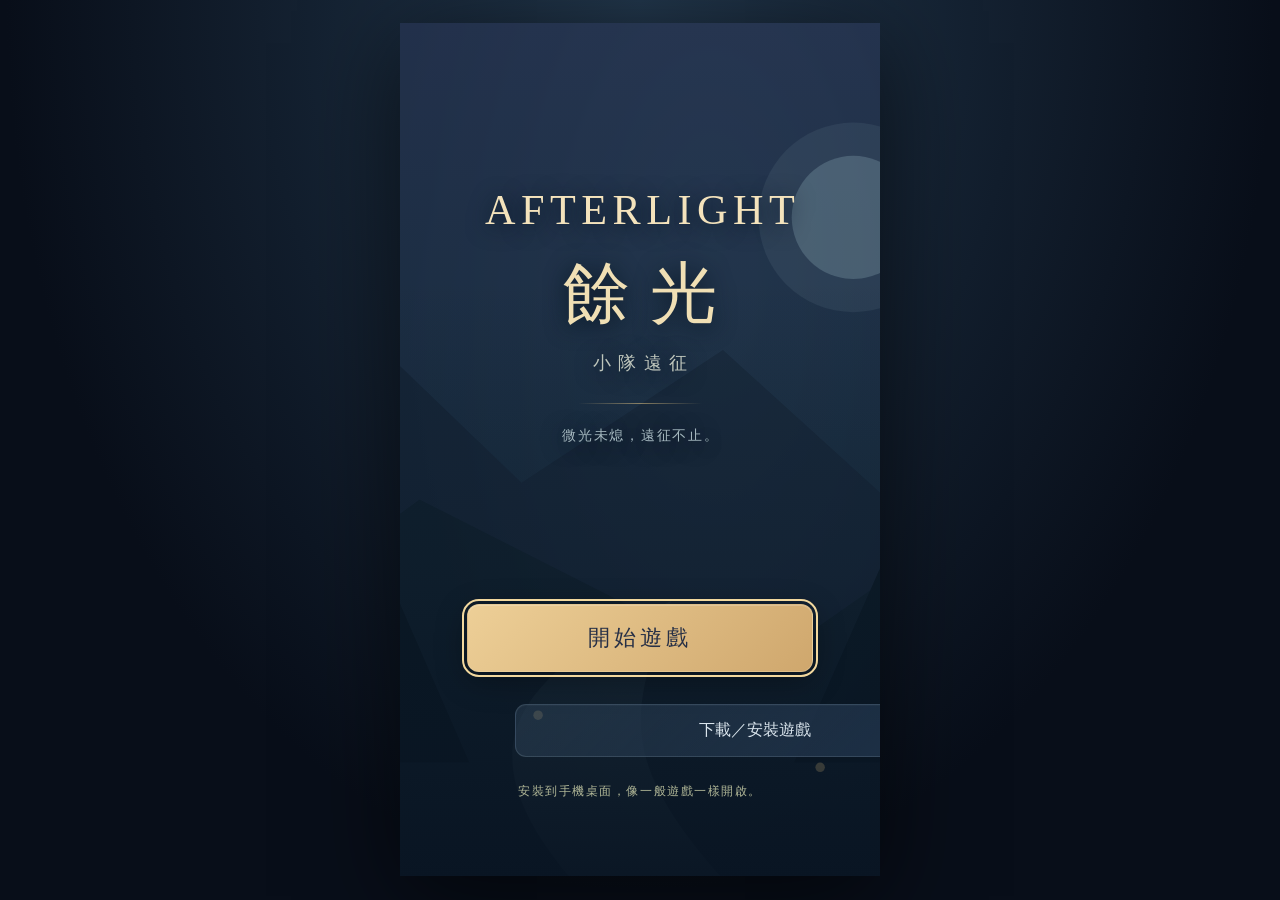
==== commit e2dd8003: "Add files via upload" ====
--- a/index.html
+++ b/index.html
@@ -103,19 +103,31 @@
 /* Startup fallback uses px so a script or older-browser failure is readable. */
 .squad-boot{position:absolute;inset:0;z-index:40;display:grid;place-items:center;padding:24px;background:#101a2c;color:#e9eff6}.squad-boot section{width:100%;max-width:360px}.squad-boot strong{font:18px Georgia,serif;color:#d6be8e;letter-spacing:.1em}.squad-boot h1{font-size:22px;font-weight:500;margin:24px 0 16px}.squad-boot p{font-size:14px;line-height:1.7;color:#a9baca;white-space:pre-wrap;overflow-wrap:anywhere}.squad-boot button{width:100%;min-height:48px;margin-top:20px;border:1px solid #d6be8e66;border-radius:10px;background:#d6be8e;color:#152338;font-size:16px}
 
-.move-cast-meter{display:block;height:4px;width:80%;margin:0;background:#101b26;overflow:hidden;pointer-events:none}.move-cast-meter::after{content:"";display:block;height:100%;background:#b4e7ff;transform-origin:left;transform:scaleX(var(--cast-progress,0))}.move-cast-meter[hidden]{display:none}
+
 
 .squad-controls .skill:active,.squad-controls .skill:hover{filter:none}
-</style><meta name="afterlight-release" content="0.27.21"></head><body>
+
+/* Isolate the animated scene; retain one captain cast rail and per-enemy head bars. */
+.squad-scene{contain:layout paint style}.squad-scene canvas{transform:translateZ(0)}
+.scene-wave{position:absolute;left:3%;top:3%;font-size:2.1cqw;color:#aac2d0;pointer-events:none}
+.vital-row i,.captain-cast i{width:100%;transform-origin:left;transform:scaleX(0)}
+.resource-liquid,.demand-line{transition:none}
+.vessel-liquid{height:100%;transform-origin:bottom;transform:scaleY(var(--charge-fill,0));transition:none}
+.ultimate.ready .vessel{animation:none;border-color:#ffe5a4;box-shadow:0 0 0 1.3cqw #0c192b,inset 0 0 0 .8cqw #27374a}
+
+.start-install{position:absolute;left:24%;bottom:14%;width:52%;min-height:44px;border:1px solid #d7c28d55;border-radius:10px;background:#142437dd;color:#e2d3ac;font-size:max(3cqw,14px)}
+.install-hint{position:absolute;bottom:9%;left:8%;right:8%;text-align:center;color:#9eafc0;font-size:max(2.4cqw,11px);pointer-events:none}
+.install-help{position:absolute;inset:0;z-index:50;display:grid;place-items:center;padding:6cqw;background:#07111cd9}.install-help>section{width:100%;max-height:90%;overflow:auto;padding:6cqw;border:1px solid #b8a57655;border-radius:16px;background:#182b3e}.install-help h2{margin:0 0 4cqw;font-size:max(5cqw,20px);color:#ead9ae}.install-help p{line-height:1.7;font-size:max(3.3cqw,14px)}.install-help button{width:100%;min-height:48px;margin-top:4cqw;border-radius:10px;background:#b49a61;color:#101a2c}
+</style><meta name="afterlight-release" content="0.27.24"></head><body>
 <main id="squad-game">
  <aside id="squad-boot" class="squad-boot" role="status"><section><strong>AFTERLIGHT · 餘光</strong><h1 id="squad-boot-title">正在載入小隊遠征</h1><p id="squad-boot-detail">請稍候，正在準備完整遊戲。</p><button id="squad-boot-retry" hidden>重新載入遊戲</button></section></aside>
  <header id="squad-top" class="squad-top"><button id="squad-formation" class="top-tool" aria-label="調整隊員站位"><span id="formation-icon"></span><span>隊形</span></button><div class="battle-brand"><strong>AFTERLIGHT</strong><small>小隊遠征</small></div><button id="squad-auto" aria-pressed="false" aria-label="自動施放必殺">必殺 手動</button><button id="squad-pause" class="top-tool" aria-label="暫停與設定"><span id="pause-icon"></span></button></header>
- <section id="squad-scene" class="squad-scene" aria-label="隊長在左側，隊員分前後排，敵人從右側接近"><canvas id="squad-canvas" width="480" height="300"></canvas><div id="squad-enemy-info" class="wave-heading" hidden><small id="squad-wave"></small><strong id="squad-enemy-name"></strong><small id="squad-enemy-health" class="enemy-health"></small><div class="enemy-hp"><i id="squad-enemy-hp"></i></div><div class="enemy-cast"><i id="squad-enemy-cast"></i></div><span id="squad-enemy-action"></span></div><div id="squad-message" role="status" aria-live="polite"></div><div id="squad-roster" hidden></div><aside id="squad-formation-panel" aria-label="即時調整小兵順序" hidden></aside><aside id="squad-growth" aria-live="polite" hidden></aside><aside id="squad-tip" role="tooltip" hidden></aside></section>
+ <section id="squad-scene" class="squad-scene" aria-label="隊長在左側，隊員分前後排，敵人從右側接近"><canvas id="squad-canvas" width="480" height="300"></canvas><small id="squad-wave" class="scene-wave"></small><div id="squad-message" role="status" aria-live="polite"></div><div id="squad-roster" hidden></div><aside id="squad-formation-panel" aria-label="即時調整小兵順序" hidden></aside><aside id="squad-growth" aria-live="polite" hidden></aside><aside id="squad-tip" role="tooltip" hidden></aside></section>
  <section id="squad-vitals" class="squad-vitals"><div id="squad-resources"></div><div class="captain-cast"><span id="squad-cast-name">隊長準備就緒</span><div><i id="squad-cast-progress"></i></div></div></section>
- <section id="squad-workspace" class="squad-workspace" data-tab="adventure"><section id="squad-controls" class="squad-controls" aria-label="四方向招式與中央圓形必殺"><button class="squad-move skill dir-0" data-cast="0" aria-label="招式 A"><span class="resource-liquid"></span><span class="demand-line"></span><span class="tile-content move-label"></span></button><button class="squad-move skill dir-1" data-cast="1" aria-label="招式 B"><span class="resource-liquid"></span><span class="demand-line"></span><span class="tile-content move-label"></span></button><button class="squad-move skill dir-2" data-cast="2" aria-label="招式 C"><span class="resource-liquid"></span><span class="demand-line"></span><span class="tile-content move-label"></span></button><button class="squad-move skill dir-3" data-cast="3" aria-label="招式 D"><span class="resource-liquid"></span><span class="demand-line"></span><span class="tile-content move-label"></span></button><button class="squad-ultimate skill dir-4 ultimate" data-cast="4" aria-label="必殺"><span class="vessel"><i class="vessel-liquid"></i><i class="vessel-shine"></i></span><span class="tile-content"><strong class="ultimate-name"></strong><span class="skill-subtitle ultimate-subtitle"></span><b id="squad-charge" class="ring-label">0%</b><small class="actual-cost ultimate-cost"></small><span class="move-cast-meter" hidden aria-hidden="true"></span><span id="squad-ultimate-warning" class="resource-warning"></span></span></button></section>
+ <section id="squad-workspace" class="squad-workspace" data-tab="adventure"><section id="squad-controls" class="squad-controls" aria-label="四方向招式與中央圓形必殺"><button class="squad-move skill dir-0" data-cast="0" aria-label="招式 A"><span class="resource-liquid"></span><span class="demand-line"></span><span class="tile-content move-label"></span></button><button class="squad-move skill dir-1" data-cast="1" aria-label="招式 B"><span class="resource-liquid"></span><span class="demand-line"></span><span class="tile-content move-label"></span></button><button class="squad-move skill dir-2" data-cast="2" aria-label="招式 C"><span class="resource-liquid"></span><span class="demand-line"></span><span class="tile-content move-label"></span></button><button class="squad-move skill dir-3" data-cast="3" aria-label="招式 D"><span class="resource-liquid"></span><span class="demand-line"></span><span class="tile-content move-label"></span></button><button class="squad-ultimate skill dir-4 ultimate" data-cast="4" aria-label="必殺"><span class="vessel"><i class="vessel-liquid"></i><i class="vessel-shine"></i></span><span class="tile-content"><strong class="ultimate-name"></strong><span class="skill-subtitle ultimate-subtitle"></span><b id="squad-charge" class="ring-label">0%</b><small class="actual-cost ultimate-cost"></small><span id="squad-ultimate-warning" class="resource-warning"></span></span></button></section>
 <section id="squad-page" class="squad-page" hidden><button id="squad-battle-strip" class="battle-strip" aria-label="查看當前戰況，返回冒險" hidden><span class="battle-strip-stage" id="page-battle-stage"></span><span class="battle-strip-health"><span>隊長 HP <b id="page-battle-health"></b></span><span class="battle-strip-rail"><i id="page-battle-hp"></i></span></span><span class="battle-strip-return">返回冒險 ›</span></button><div id="squad-page-content"></div><aside id="squad-page-notice" role="status" aria-live="polite" hidden></aside></section></section><nav id="squad-nav" class="squad-nav" aria-label="主要分頁"></nav>
  <div id="squad-overlay" hidden><section class="squad-panel" role="dialog" aria-modal="true" aria-labelledby="squad-panel-title"><div id="squad-panel-content"></div></section></div>
-</main>
+<aside id="squad-install-help" class="install-help" role="dialog" aria-modal="true" aria-labelledby="squad-install-title" hidden><section><h2 id="squad-install-title">下載／安裝遊戲</h2><p id="squad-install-steps"></p><p id="squad-install-offline" class="page-hint" role="status"></p><button id="squad-install-close" data-install-close>知道了</button></section></aside></main>
 <script>
 /* Embedded: squad-boot.js */
 /* Keep startup diagnostics usable even before the game scripts have loaded. */
@@ -134,8 +146,31 @@
 })(globalThis);
 
 </script><script>
+/* Embedded: squad-install.js */
+/* User-initiated PWA installation. Does not alter game saves or offline caches. */
+(function(root){
+ const doc=root.document;if(!doc)return;
+ let deferred=null,busy=false,installed=!!root.navigator?.standalone,notice='安裝到手機桌面，像一般遊戲一樣開啟。',returnFocus=null;
+ try{installed=installed||!!root.matchMedia?.('(display-mode: standalone)').matches;}catch(_){}
+ function refresh(){for(const button of doc.querySelectorAll('[data-install-game]')){button.hidden=installed;button.disabled=busy;button.textContent=busy?'正在開啟安裝…':'下載／安裝遊戲';}const hint=doc.getElementById('squad-install-hint');if(hint)hint.textContent=installed?'遊戲已安裝，可從桌面開啟。':notice;}
+ function help(){const panel=doc.getElementById('squad-install-help'),detail=doc.getElementById('squad-install-steps');if(!panel||!detail)return;
+  const ua=root.navigator?.userAgent||'',ios=/iPhone|iPad|iPod/.test(ua)||root.navigator?.platform==='MacIntel'&&root.navigator?.maxTouchPoints>1;
+  detail.textContent=root.location?.protocol==='file:'||root.isSecureContext===false?'請先從已上傳的遊戲網站開啟，再按「下載／安裝遊戲」。本機檔案無法安裝到手機桌面。':ios?'開啟瀏覽器的「分享」或選單，選擇「加入主畫面」，再按「加入」。若沒有這個選項，請改用 Safari 開啟遊戲網址。':'若沒有跳出安裝視窗，請打開 Chrome 右上角 ⋮，選擇「安裝應用程式」或「加到主畫面」。首次下載時請保持連網，等離線資源備妥後即可斷網遊玩。';
+  const status=doc.getElementById('squad-install-offline');if(status)status.textContent=root.GameOffline?.status||'首次開啟請保持連網，讓遊戲下載完整離線資源。';
+  returnFocus=doc.activeElement;panel.hidden=false;doc.getElementById('squad-install-close')?.focus();
+ }
+ function close(){const panel=doc.getElementById('squad-install-help');if(panel)panel.hidden=true;returnFocus?.focus?.();returnFocus=null;}
+ async function install(){if(installed||busy)return;if(!deferred){help();return;}const prompt=deferred;deferred=null;busy=true;refresh();try{await prompt.prompt();const choice=await prompt.userChoice;notice=choice?.outcome==='accepted'?'已送出安裝要求，請依瀏覽器提示完成安裝。':'已取消安裝，之後仍可再次安裝。';}catch(_){notice='這次未能開啟安裝視窗，請依提示操作。';help();}finally{busy=false;refresh();}}
+ root.addEventListener('beforeinstallprompt',event=>{event.preventDefault();deferred=event;notice='可直接下載／安裝到手機桌面。';refresh();});
+ root.addEventListener('appinstalled',()=>{installed=true;deferred=null;busy=false;notice='遊戲已安裝到手機桌面。';close();refresh();});
+ doc.addEventListener('click',event=>{if(event.target.closest?.('[data-install-game]')){event.preventDefault();install();}else if(event.target.closest?.('[data-install-close]')){event.preventDefault();close();}});
+ doc.addEventListener('keydown',event=>{if(event.key==='Escape'&&!doc.getElementById('squad-install-help')?.hidden){event.preventDefault();close();}});
+ root.SquadInstall={refresh,install,close};refresh();
+})(globalThis);
+
+</script><script>
 /* Embedded: squad-data.js */
-globalThis.GameData={"version":1,"release":{"version":"0.27.21","date":"2026-10-08"},"runRating":{"kills":{"points":3,"cap":900},"dungeons":{"points":150,"cap":1200},"levels":{"points":10,"cap":900},"ranks":["D−","D","D＋","C−","C","C＋","B−","B","B＋","A−","A","A＋","S−","S","S＋","SS−","SS","SS＋"],"thresholds":[0,50,100,180,260,350,450,560,680,820,970,1130,1320,1530,1760,2020,2320,2700]},"player":{"hp":240,"stamina":100,"mana":80,"agility":40,"luck":10},"growth":{"hp":2,"stamina":2,"mana":2,"agility":1,"luck":1},"enemy":{"hp":360,"stamina":80,"mana":0,"agility":10,"luck":0},"moves":{"quick":{"id":"quick","name":"快速斬擊","kind":"normal","damageType":"physical","multiplier":0.8,"cost":{"stamina":3},"attackTime":80,"effects":[],"icon":"sword","description":"對目前一名敵人造成物理傷害，威力倍率 ×0.8，單次命中。","elements":[],"tags":["slash","sword"],"hits":1,"originalAttackTime":80,"ultimateChargeCost":65,"minCastTime":1.1,"contentId":"M001","resource":"SP","baseCost":3,"attackTimeBase":80,"minCastSec":1.1,"damageRatio":0.8,"ultimateEffect":{},"specKind":"physical","specElements":[],"originalResourceCost":{"stamina":3},"powerGrade":"B"},"heavy":{"id":"heavy","name":"重擊","kind":"normal","damageType":"physical","multiplier":2.5,"cost":{"stamina":20},"attackTime":200,"effects":[],"icon":"axe","description":"對目前一名敵人造成物理傷害，威力倍率 ×2.5，單次命中。","elements":[],"tags":["slash","sword","heavy"],"hits":1,"originalAttackTime":200,"ultimateChargeCost":100,"minCastTime":1.1,"originalResourceCost":{"stamina":30},"baseCost":20,"powerGrade":"B"},"fire":{"id":"fire","name":"帕・伯・烏","kind":"normal","damageType":"magic","multiplier":1.2,"cost":{"mana":5},"attackTime":100,"effects":[],"icon":"flame","description":"對目前一名敵人造成火魔法傷害，威力倍率 ×1.2，單次命中。","elements":["fire"],"tags":["magic"],"hits":1,"originalAttackTime":100,"ultimateChargeCost":90,"subtitle":"初階火球術","magicText":"帕・伯・烏","localizedName":"初階火球術","minCastTime":1.1,"originalResourceCost":{"mana":5},"baseCost":5,"powerGrade":"C"},"interrupt":{"id":"interrupt","name":"震盪打擊","kind":"normal","damageType":"physical","multiplier":0.3,"cost":{"stamina":10},"attackTime":70,"effects":[{"type":"interrupt"}],"icon":"bolt","description":"對目前一名敵人造成物理傷害，威力倍率 ×0.3，單次命中。嘗試取消目前敵人的讀條（可受技能與防護影響）。","elements":[],"tags":["slash"],"hits":1,"originalAttackTime":70,"ultimateChargeCost":105,"minCastTime":1.1,"originalResourceCost":{"stamina":15},"baseCost":10,"powerGrade":"C"},"slime":{"id":"slime","name":"黏液撞擊","kind":"normal","damageType":"physical","multiplier":0.55,"cost":{},"attackTime":120,"effects":[],"elements":[],"tags":["slash"],"hits":1,"originalAttackTime":120,"ultimateChargeCost":90,"description":"對目前一名敵人造成物理傷害，威力倍率 ×0.55，單次命中。","minCastTime":1.1,"powerGrade":"C"},"spark":{"id":"spark","name":"參倫・希卡","description":"對目前一名敵人造成金魔法傷害，威力倍率 ×1.5，單次命中。嘗試取消目前敵人的讀條（可受技能與防護影響）。","icon":"bolt","kind":"normal","damageType":"magic","multiplier":1.5,"cost":{"mana":16},"attackTime":120,"effects":[{"type":"interrupt"}],"elements":["metal"],"tags":["magic"],"hits":1,"originalAttackTime":120,"ultimateChargeCost":115,"minCastTime":1.1,"originalResourceCost":{"mana":25},"baseCost":16,"powerGrade":"C","magicText":"參倫・希卡","subtitle":"雷電術","localizedName":"雷電術"},"nova":{"id":"nova","name":"森・麗・尤倫","description":"對目前一名敵人造成光魔法傷害，威力倍率 ×2.1，單次命中。嘗試取消目前敵人的讀條（可受技能與防護影響）。恢復施放者自身 20 SP；隊員沒有此資源。","icon":"star","kind":"ultimate","damageType":"magic","multiplier":2.1,"cost":{"mana":16},"attackTime":65,"chargeSeconds":12,"effects":[{"type":"interrupt"},{"type":"restore","resource":"stamina","amount":20}],"elements":["light"],"tags":["magic"],"hits":1,"originalAttackTime":65,"ultimateChargeCost":125,"minCastTime":1.1,"originalResourceCost":{"mana":25},"baseCost":16,"powerGrade":"A","magicText":"森・麗・尤倫","subtitle":"星隕迴響","localizedName":"星隕迴響"},"inferno":{"id":"inferno","name":"阿・伯・烏","description":"對目前一名敵人造成火魔法傷害，威力倍率 ×1.65，單次命中。嘗試取消目前敵人的讀條（可受技能與防護影響）。","icon":"flame","kind":"normal","damageType":"magic","multiplier":1.65,"cost":{"mana":14},"attackTime":115,"effects":[{"type":"interrupt"}],"elements":["fire"],"tags":["magic"],"hits":1,"originalAttackTime":115,"ultimateChargeCost":165,"minCastTime":1.1,"contentId":"M085","resource":"MP","baseCost":14,"attackTimeBase":115,"minCastSec":1.1,"damageRatio":1.65,"ultimateEffect":{},"specKind":"magic","specElements":["fire"],"originalResourceCost":{"mana":22},"powerGrade":"S","magicText":"阿・伯・烏","subtitle":"爆炎","localizedName":"爆炎"},"goblin":{"id":"goblin","name":"鏽刃突刺","kind":"normal","damageType":"physical","multiplier":0.65,"cost":{},"attackTime":95,"effects":[],"elements":[],"tags":["slash"],"hits":1,"originalAttackTime":95,"ultimateChargeCost":90,"description":"對目前一名敵人造成物理傷害，威力倍率 ×0.65，單次命中。","minCastTime":1.1,"powerGrade":"C"},"wolf":{"id":"wolf","name":"撲咬","kind":"normal","damageType":"physical","multiplier":0.6,"cost":{},"attackTime":85,"effects":[],"elements":[],"tags":["slash"],"hits":1,"originalAttackTime":85,"ultimateChargeCost":90,"description":"對目前一名敵人造成物理傷害，威力倍率 ×0.6，單次命中。","minCastTime":1.1,"powerGrade":"C"},"crush":{"id":"crush","name":"崩落重錘","kind":"normal","damageType":"physical","multiplier":1.8,"cost":{},"attackTime":180,"effects":[{"type":"interrupt"}],"elements":[],"tags":["slash"],"hits":1,"originalAttackTime":180,"ultimateChargeCost":130,"description":"對目前一名敵人造成物理傷害，威力倍率 ×1.8，單次命中。嘗試取消目前敵人的讀條（可受技能與防護影響）。","minCastTime":1.1,"powerGrade":"B"},"pulse":{"id":"pulse","name":"莉亞・德","kind":"normal","damageType":"magic","multiplier":0.65,"cost":{},"attackTime":100,"effects":[],"elements":[],"tags":["magic"],"hits":1,"originalAttackTime":100,"ultimateChargeCost":90,"description":"對目前一名敵人造成魔法傷害，威力倍率 ×0.65，單次命中。","minCastTime":1.1,"powerGrade":"C","magicText":"莉亞・德","subtitle":"遺跡脈衝","localizedName":"遺跡脈衝"},"dark_beam":{"id":"dark_beam","name":"布帕陸拉・尤陸","subtitle":"暗黑光束","magicText":"布帕陸拉・尤陸","localizedName":"暗黑光束","description":"對目前一名敵人造成闇魔法傷害，威力倍率 ×1.8，單次命中。","kind":"normal","damageType":"magic","elements":["dark"],"multiplier":1.8,"cost":{"mana":16},"attackTime":135,"effects":[],"hits":1,"icon":"orb","tags":["magic"],"originalAttackTime":135,"ultimateChargeCost":155,"minCastTime":1.1,"contentId":"M050","resource":"MP","baseCost":16,"attackTimeBase":135,"minCastSec":1.1,"damageRatio":1.8,"ultimateEffect":{},"specKind":"magic","specElements":["dark"],"originalResourceCost":{"mana":26},"powerGrade":"SS"},"black_light":{"id":"black_light","name":"卡希帕陸拉・尤陸","subtitle":"黑光","magicText":"卡希帕陸拉・尤陸","localizedName":"黑光","description":"對目前一名敵人造成光／闇魔法傷害，威力倍率 ×1.9，單次命中。","kind":"normal","damageType":"magic","elements":["light","dark"],"multiplier":1.9,"cost":{"mana":18},"attackTime":140,"effects":[],"hits":1,"icon":"orb","tags":["magic"],"originalAttackTime":140,"ultimateChargeCost":170,"minCastTime":1.1,"contentId":"M051","resource":"MP","baseCost":18,"attackTimeBase":140,"minCastSec":1.1,"damageRatio":1.9,"ultimateEffect":{},"specKind":"magic","specElements":["light","dark"],"originalResourceCost":{"mana":28},"powerGrade":"SS"},"hades_flare":{"id":"hades_flare","name":"布帕陸拉・拉亞艾尤・博拉可卡・德","subtitle":"暗黑冥王爆炎彈","magicText":"布帕陸拉・拉亞艾尤・博拉可卡・德","localizedName":"暗黑冥王爆炎彈","description":"對目前一名敵人造成闇／火魔法傷害，威力倍率 ×2.8，單次命中。使目前敵人陷入「燃燒」4 秒：每 1 秒造成施放者魔法攻擊力 3.5% 的持續傷害（隊員使用攻擊力）；同狀態不疊加，重施刷新時間。","kind":"normal","damageType":"magic","elements":["dark","fire"],"multiplier":2.8,"cost":{"mana":30},"attackTime":180,"effects":[{"type":"status","status":{"id":"burn","name":"燃燒","duration":4,"modifiers":[],"target":"enemy","polarity":"debuff","tick":{"interval":1,"ratio":0.035,"stat":"mana"}}}],"hits":1,"icon":"flame","tags":["magic"],"originalAttackTime":180,"ultimateChargeCost":200,"minCastTime":1.1,"contentId":"M052","resource":"MP","baseCost":30,"attackTimeBase":180,"minCastSec":1.1,"damageRatio":2.8,"ultimateEffect":{},"specKind":"magic","specElements":["dark","fire"],"originalResourceCost":{"mana":42},"powerGrade":"SS"},"alchemy":{"id":"alchemy","name":"可利德・施乏","subtitle":"虛擬煉金","magicText":"可利德・施乏","localizedName":"虛擬煉金","description":"對目前一名敵人造成金魔法傷害，威力倍率 ×3.1，單次命中。","kind":"normal","damageType":"magic","elements":["metal"],"multiplier":3.1,"cost":{"mana":28},"attackTime":175,"effects":[],"hits":1,"icon":"orb","tags":["magic"],"originalAttackTime":175,"ultimateChargeCost":190,"minCastTime":1.1,"contentId":"M053","resource":"MP","baseCost":28,"attackTimeBase":175,"minCastSec":1.1,"damageRatio":3.1,"ultimateEffect":{},"specKind":"magic","specElements":["metal"],"originalResourceCost":{"mana":40},"powerGrade":"SS"},"ice_lightning":{"id":"ice_lightning","name":"希卡拉卡・參倫","subtitle":"冰凍雷光","magicText":"希卡拉卡・參倫","localizedName":"冰凍雷光","description":"對目前一名敵人造成水／金魔法傷害，威力倍率 ×1.5，單次命中。嘗試取消目前敵人的讀條（可受技能與防護影響）。使目前敵人陷入「寒氣」4 秒：速度降低 10%；同狀態不疊加，重施刷新時間。目前敵人凍結 0.6 秒；Boss 時間減半，凍結結束後 3 秒內不會再次凍結。","kind":"normal","damageType":"magic","elements":["water","metal"],"multiplier":1.5,"cost":{"mana":16},"attackTime":120,"effects":[{"type":"interrupt"},{"type":"status","status":{"id":"chill","name":"寒氣","duration":4,"modifiers":[{"stage":"agility","value":0.9,"conditions":{},"op":"multiply"}],"target":"enemy","polarity":"debuff"}},{"type":"freeze","duration":0.6}],"hits":1,"icon":"orb","tags":["magic"],"originalAttackTime":120,"ultimateChargeCost":180,"minCastTime":1.1,"contentId":"M054","resource":"MP","baseCost":16,"attackTimeBase":120,"minCastSec":1.1,"damageRatio":1.5,"ultimateEffect":{},"specKind":"magic","specElements":["water","metal"],"originalResourceCost":{"mana":25},"powerGrade":"SS"},"root_trap":{"id":"root_trap","name":"德魯・西斯","subtitle":"樹根陷阱","magicText":"德魯・西斯","localizedName":"樹根陷阱","description":"對目前一名敵人造成木魔法傷害，威力倍率 ×0.3，單次命中。嘗試取消目前敵人的讀條（可受技能與防護影響）。使目前敵人陷入「束縛」4 秒：速度降低 20%；同狀態不疊加，重施刷新時間。","kind":"normal","damageType":"spell","elements":["wood"],"multiplier":0.3,"cost":{"mana":10},"attackTime":85,"effects":[{"type":"interrupt"},{"type":"status","status":{"id":"root","name":"束縛","duration":4,"modifiers":[{"stage":"agility","value":0.8,"conditions":{},"op":"multiply"}],"target":"enemy","polarity":"debuff"}}],"hits":1,"icon":"orb","tags":["magic"],"originalAttackTime":85,"ultimateChargeCost":125,"minCastTime":1.1,"contentId":"M055","resource":"MP","baseCost":10,"attackTimeBase":85,"minCastSec":1.1,"damageRatio":0.3,"ultimateEffect":{},"specKind":"control","specElements":["wood"],"originalResourceCost":{"mana":15},"powerGrade":"A"},"flame_bolt":{"id":"flame_bolt","name":"博阿露巫・德","subtitle":"火焰彈","magicText":"博阿露巫・德","localizedName":"火焰彈","description":"對目前一名敵人造成火魔法傷害，威力倍率 ×1.2，單次命中。","kind":"normal","damageType":"magic","elements":["fire"],"multiplier":1.2,"cost":{"mana":11},"attackTime":100,"effects":[],"hits":1,"icon":"flame","tags":["magic"],"originalAttackTime":100,"ultimateChargeCost":100,"minCastTime":1.1,"contentId":"M056","resource":"MP","baseCost":11,"attackTimeBase":100,"minCastSec":1.1,"damageRatio":1.2,"ultimateEffect":{},"specKind":"magic","specElements":["fire"],"family":"BULLET","standardElementMatrix":true,"matrixElement":"fire","originalResourceCost":{"mana":18},"powerGrade":"B"},"blast_bolt":{"id":"blast_bolt","name":"博拉可卡・德","subtitle":"爆焰彈","magicText":"博拉可卡・德","localizedName":"爆焰彈","description":"對目前一名敵人造成火魔法傷害，威力倍率 ×1.8，單次命中。使目前敵人陷入「燃燒」4 秒：每 1 秒造成施放者魔法攻擊力 3.5% 的持續傷害（隊員使用攻擊力）；同狀態不疊加，重施刷新時間。","kind":"normal","damageType":"magic","elements":["fire"],"multiplier":1.8,"cost":{"mana":16},"attackTime":130,"effects":[{"type":"status","status":{"id":"burn","name":"燃燒","duration":4,"modifiers":[],"target":"enemy","polarity":"debuff","tick":{"interval":1,"ratio":0.035,"stat":"mana"}}}],"hits":1,"icon":"flame","tags":["magic"],"originalAttackTime":130,"ultimateChargeCost":140,"minCastTime":1.1,"contentId":"M057","resource":"MP","baseCost":16,"attackTimeBase":130,"minCastSec":1.1,"damageRatio":1.8,"ultimateEffect":{},"specKind":"magic","specElements":["fire"],"originalResourceCost":{"mana":26},"powerGrade":"SS"},"freeze":{"id":"freeze","name":"希卡拉卡・利雅參","subtitle":"冰凍魔法","magicText":"希卡拉卡・利雅參","localizedName":"冰凍魔法","description":"嘗試取消目前敵人的讀條（可受技能與防護影響）。使目前敵人陷入「寒氣」4 秒：速度降低 10%；同狀態不疊加，重施刷新時間。目前敵人凍結 1 秒；Boss 時間減半，凍結結束後 3 秒內不會再次凍結。","kind":"normal","damageType":"spell","elements":["water"],"multiplier":0,"cost":{"mana":11},"attackTime":90,"effects":[{"type":"interrupt"},{"type":"status","status":{"id":"chill","name":"寒氣","duration":4,"modifiers":[{"stage":"agility","value":0.9,"conditions":{},"op":"multiply"}],"target":"enemy","polarity":"debuff"}},{"type":"freeze","duration":1}],"hits":1,"icon":"orb","tags":["magic"],"originalAttackTime":90,"ultimateChargeCost":145,"minCastTime":1.1,"contentId":"M058","resource":"MP","baseCost":11,"attackTimeBase":90,"minCastSec":1.1,"damageRatio":0,"ultimateEffect":{},"specKind":"control","specElements":["water"],"originalResourceCost":{"mana":18},"powerGrade":"S"},"dark_bolt":{"id":"dark_bolt","name":"布帕陸拉・德","subtitle":"闇黑彈","magicText":"布帕陸拉・德","localizedName":"闇黑彈","description":"對目前一名敵人造成闇魔法傷害，威力倍率 ×1.25，單次命中。","kind":"normal","damageType":"magic","elements":["dark"],"multiplier":1.25,"cost":{"mana":11},"attackTime":100,"effects":[],"hits":1,"icon":"orb","tags":["magic"],"originalAttackTime":100,"ultimateChargeCost":110,"minCastTime":1.1,"contentId":"M059","resource":"MP","baseCost":11,"attackTimeBase":100,"minCastSec":1.1,"damageRatio":1.25,"ultimateEffect":{},"specKind":"magic","specElements":["dark"],"originalResourceCost":{"mana":18},"powerGrade":"A"},"haste":{"id":"haste","name":"帕卡參・利雅參","subtitle":"加速魔法","magicText":"帕卡參・利雅參","localizedName":"加速魔法","description":"自身獲得「加速」6 秒：速度提高 25%；同狀態不疊加，重施刷新時間。","kind":"normal","damageType":"spell","elements":[],"multiplier":0,"cost":{"mana":10},"attackTime":70,"effects":[{"type":"status","status":{"id":"haste","name":"加速","duration":6,"modifiers":[{"stage":"agility","value":1.25,"conditions":{},"op":"multiply"}],"target":"self","polarity":"buff"}}],"hits":1,"icon":"orb","tags":["magic"],"originalAttackTime":70,"ultimateChargeCost":125,"minCastTime":1.1,"contentId":"M060","resource":"MP","baseCost":10,"attackTimeBase":70,"minCastSec":1.1,"damageRatio":0,"ultimateEffect":{},"specKind":"buff","specElements":[],"originalResourceCost":{"mana":15},"powerGrade":"A"},"protect":{"id":"protect","name":"倫司吧・利雅參","subtitle":"防護魔法","magicText":"倫司吧・利雅參","localizedName":"防護魔法","description":"自身獲得「防護」6 秒：受到傷害降低 20%；同狀態不疊加，重施刷新時間。","kind":"normal","damageType":"spell","elements":[],"multiplier":0,"cost":{"mana":11},"attackTime":85,"effects":[{"type":"status","status":{"id":"guard","name":"防護","duration":6,"modifiers":[{"stage":"incoming","value":0.8,"conditions":{},"op":"multiply"}],"target":"self","polarity":"buff"}}],"hits":1,"icon":"orb","tags":["magic"],"originalAttackTime":85,"ultimateChargeCost":130,"minCastTime":1.1,"contentId":"M061","resource":"MP","baseCost":11,"attackTimeBase":85,"minCastSec":1.1,"damageRatio":0,"ultimateEffect":{},"specKind":"defense","specElements":[],"originalResourceCost":{"mana":18},"powerGrade":"A"},"fireball":{"id":"fireball","name":"博阿露巫・爾拉","subtitle":"火球術","magicText":"博阿露巫・爾拉","localizedName":"火球術","description":"對目前一名敵人造成火魔法傷害，威力倍率 ×1.4，單次命中。","kind":"normal","damageType":"magic","elements":["fire"],"multiplier":1.4,"cost":{"mana":12},"attackTime":110,"effects":[],"hits":1,"icon":"flame","tags":["magic"],"originalAttackTime":110,"ultimateChargeCost":90,"minCastTime":1.1,"contentId":"M062","resource":"MP","baseCost":12,"attackTimeBase":110,"minCastSec":1.1,"damageRatio":1.4,"ultimateEffect":{},"specKind":"magic","specElements":["fire"],"originalResourceCost":{"mana":20},"powerGrade":"A"},"smoke":{"id":"smoke","name":"咖佈・利雅森","subtitle":"煙霧魔法","magicText":"咖佈・利雅森","localizedName":"煙霧魔法","description":"使目前敵人陷入「煙霧」5 秒：命中率降低 25%；同狀態不疊加，重施刷新時間。","kind":"normal","damageType":"spell","elements":[],"multiplier":0,"cost":{"mana":9},"attackTime":75,"effects":[{"type":"status","status":{"id":"smoke","name":"煙霧","duration":5,"modifiers":[{"stage":"accuracy","value":0.75,"conditions":{},"op":"multiply"}],"target":"enemy","polarity":"debuff"}}],"hits":1,"icon":"orb","tags":["magic"],"originalAttackTime":75,"ultimateChargeCost":110,"minCastTime":1.1,"contentId":"M063","resource":"MP","baseCost":9,"attackTimeBase":75,"minCastSec":1.1,"damageRatio":0,"ultimateEffect":{},"specKind":"control","specElements":[],"originalResourceCost":{"mana":14},"powerGrade":"B"},"wind_slash":{"id":"wind_slash","name":"帕咔申・希啊","subtitle":"風斬","magicText":"帕咔申・希啊","localizedName":"風斬","description":"對目前一名敵人造成木物理傷害，威力倍率 ×1.1，單次命中。","kind":"normal","damageType":"physical","elements":["wood"],"multiplier":1.1,"cost":{"stamina":10},"attackTime":85,"effects":[],"hits":1,"icon":"sword","tags":["slash"],"originalAttackTime":85,"ultimateChargeCost":80,"minCastTime":1.1,"contentId":"M064","resource":"SP","baseCost":10,"attackTimeBase":85,"minCastSec":1.1,"damageRatio":1.1,"ultimateEffect":{},"specKind":"physical","specElements":["wood"],"originalResourceCost":{"stamina":16},"powerGrade":"C"},"black_flame":{"id":"black_flame","name":"咔希陸拉・博阿露巫","subtitle":"黑色烈火","magicText":"咔希陸拉・博阿露巫","localizedName":"黑色烈火","description":"對目前一名敵人造成闇／火魔法傷害，威力倍率 ×1.7，單次命中。使目前敵人陷入「燃燒」4 秒：每 1 秒造成施放者魔法攻擊力 3.5% 的持續傷害（隊員使用攻擊力）；同狀態不疊加，重施刷新時間。","kind":"normal","damageType":"magic","elements":["dark","fire"],"multiplier":1.7,"cost":{"mana":16},"attackTime":120,"effects":[{"type":"status","status":{"id":"burn","name":"燃燒","duration":4,"modifiers":[],"target":"enemy","polarity":"debuff","tick":{"interval":1,"ratio":0.035,"stat":"mana"}}}],"hits":1,"icon":"flame","tags":["magic"],"originalAttackTime":120,"ultimateChargeCost":165,"minCastTime":1.1,"contentId":"M065","resource":"MP","baseCost":16,"attackTimeBase":120,"minCastSec":1.1,"damageRatio":1.7,"ultimateEffect":{},"specKind":"magic","specElements":["dark","fire"],"originalResourceCost":{"mana":26},"powerGrade":"SS"},"black_lightning":{"id":"black_lightning","name":"咔希陸拉・參倫","subtitle":"黑色閃電","magicText":"咔希陸拉・參倫","localizedName":"黑色閃電","description":"對目前一名敵人造成闇／金魔法傷害，威力倍率 ×1.6，單次命中。嘗試取消目前敵人的讀條（可受技能與防護影響）。","kind":"normal","damageType":"magic","elements":["dark","metal"],"multiplier":1.6,"cost":{"mana":16},"attackTime":115,"effects":[{"type":"interrupt"}],"hits":1,"icon":"orb","tags":["magic"],"originalAttackTime":115,"ultimateChargeCost":170,"minCastTime":1.1,"contentId":"M066","resource":"MP","baseCost":16,"attackTimeBase":115,"minCastSec":1.1,"damageRatio":1.6,"ultimateEffect":{},"specKind":"magic","specElements":["dark","metal"],"originalResourceCost":{"mana":25},"powerGrade":"SS"},"ice_rain":{"id":"ice_rain","name":"希卡拉卡・希迪・利巴","subtitle":"冰錐箭雨","magicText":"希卡拉卡・希迪・利巴","localizedName":"冰錐箭雨","description":"對目前一名敵人造成水魔法傷害，威力倍率 ×1.8，分 3 次命中。","kind":"normal","damageType":"magic","elements":["water"],"multiplier":1.8,"cost":{"mana":17},"attackTime":130,"effects":[],"hits":3,"icon":"orb","tags":["magic","arrow"],"originalAttackTime":130,"ultimateChargeCost":175,"minCastTime":1.1,"contentId":"M067","resource":"MP","baseCost":17,"attackTimeBase":130,"minCastSec":1.1,"damageRatio":1.8,"ultimateEffect":{},"specKind":"magic","specElements":["water"],"originalResourceCost":{"mana":27},"powerGrade":"SS"},"instant":{"id":"instant","name":"巴・尤陸","subtitle":"瞬擊","magicText":"巴・尤陸","localizedName":"瞬擊","description":"對目前一名敵人造成物理傷害，威力倍率 ×0.6，單次命中。","kind":"normal","damageType":"physical","elements":[],"multiplier":0.6,"cost":{"stamina":8},"attackTime":35,"effects":[],"hits":1,"icon":"sword","tags":["slash"],"originalAttackTime":35,"ultimateChargeCost":60,"minCastTime":0.65,"contentId":"M068","resource":"SP","baseCost":8,"attackTimeBase":35,"minCastSec":0.65,"damageRatio":0.6,"ultimateEffect":{},"specKind":"physical","specElements":[],"originalResourceCost":{"stamina":12},"powerGrade":"B"},"flame_enchant":{"id":"flame_enchant","name":"博阿露巫・利雅參","subtitle":"火焰附魔","magicText":"博阿露巫・利雅參","localizedName":"火焰附魔","description":"自身獲得「火焰強化」6 秒：傷害提高 20%；同狀態不疊加，重施刷新時間。","kind":"normal","damageType":"spell","elements":["fire"],"multiplier":0,"cost":{"mana":10},"attackTime":80,"effects":[{"type":"status","status":{"id":"flame_enchant","name":"火焰強化","duration":6,"modifiers":[{"stage":"damage","value":1.2,"conditions":{"element":"fire"},"op":"multiply"}],"target":"self","polarity":"buff"}}],"hits":1,"icon":"flame","tags":["magic"],"originalAttackTime":80,"ultimateChargeCost":120,"minCastTime":1.1,"contentId":"M069","resource":"MP","baseCost":10,"attackTimeBase":80,"minCastSec":1.1,"damageRatio":0,"ultimateEffect":{},"specKind":"buff","specElements":["fire"],"originalResourceCost":{"mana":16},"powerGrade":"A"},"lesser_heal":{"id":"lesser_heal","name":"艾妮司・帕","subtitle":"初階治癒術","magicText":"艾妮司・帕","localizedName":"初階治癒術","description":"恢復施放者自身最大 HP 的 22%。","kind":"normal","damageType":"magic","elements":["light"],"multiplier":0,"cost":{"mana":11},"attackTime":90,"effects":[{"type":"heal","ratio":0.22}],"hits":1,"icon":"orb","tags":["magic"],"originalAttackTime":90,"ultimateChargeCost":115,"minCastTime":1.1,"contentId":"M070","resource":"MP","baseCost":11,"attackTimeBase":90,"minCastSec":1.1,"damageRatio":0,"ultimateEffect":{},"specKind":"heal","specElements":["light"],"originalResourceCost":{"mana":18},"powerGrade":"S"},"lightning_whip":{"id":"lightning_whip","name":"參倫・卡阿","subtitle":"雷電之鞭","magicText":"參倫・卡阿","localizedName":"雷電之鞭","description":"對目前一名敵人造成金魔法傷害，威力倍率 ×0.9，單次命中。嘗試取消目前敵人的讀條，基礎成功率 80%（可受技能與防護影響）。","kind":"normal","damageType":"magic","elements":["metal"],"multiplier":0.9,"cost":{"mana":11},"attackTime":90,"effects":[{"type":"interrupt","chance":0.8}],"hits":1,"icon":"orb","tags":["magic"],"originalAttackTime":90,"ultimateChargeCost":135,"minCastTime":1.1,"contentId":"M071","resource":"MP","baseCost":11,"attackTimeBase":90,"minCastSec":1.1,"damageRatio":0.9,"ultimateEffect":{},"specKind":"magic","specElements":["metal"],"originalResourceCost":{"mana":17},"powerGrade":"A"},"light_arrow":{"id":"light_arrow","name":"尤陸・希迪","subtitle":"光之箭","magicText":"尤陸・希迪","localizedName":"光之箭","description":"對目前一名敵人造成光物理傷害，威力倍率 ×1.1，單次命中。","kind":"normal","damageType":"physical","elements":["light"],"multiplier":1.1,"cost":{"stamina":10},"attackTime":85,"effects":[],"hits":1,"icon":"orb","tags":["magic","arrow"],"originalAttackTime":85,"ultimateChargeCost":90,"minCastTime":1.1,"contentId":"M072","resource":"SP","baseCost":10,"attackTimeBase":85,"minCastSec":1.1,"damageRatio":1.1,"ultimateEffect":{},"specKind":"physical","specElements":["light"],"originalResourceCost":{"stamina":16},"powerGrade":"B"},"double_slash":{"id":"double_slash","name":"二連斬","subtitle":"","magicText":"二連斬","localizedName":"二連斬","description":"對目前一名敵人造成物理傷害，威力倍率 ×1.3，分 2 次命中。","kind":"normal","damageType":"physical","elements":[],"multiplier":1.3,"cost":{"stamina":11},"attackTime":95,"effects":[],"hits":2,"icon":"sword","tags":["slash"],"originalAttackTime":95,"ultimateChargeCost":75,"minCastTime":1.1,"contentId":"M002","resource":"SP","baseCost":11,"attackTimeBase":95,"minCastSec":1.1,"damageRatio":1.3,"ultimateEffect":{},"specKind":"physical","specElements":[],"originalResourceCost":{"stamina":18},"powerGrade":"C"},"heavy_slash":{"id":"heavy_slash","name":"重斬","subtitle":"","magicText":"重斬","localizedName":"重斬","description":"對目前一名敵人造成物理傷害，威力倍率 ×2.2，單次命中。","kind":"normal","damageType":"physical","elements":[],"multiplier":2.2,"cost":{"stamina":15},"attackTime":160,"effects":[],"hits":1,"icon":"sword","tags":["slash"],"originalAttackTime":160,"ultimateChargeCost":110,"minCastTime":1.1,"contentId":"M003","resource":"SP","baseCost":15,"attackTimeBase":160,"minCastSec":1.1,"damageRatio":2.2,"ultimateEffect":{},"specKind":"physical","specElements":[],"originalResourceCost":{"stamina":24},"powerGrade":"B"},"break_stance":{"id":"break_stance","name":"破勢","subtitle":"","magicText":"破勢","localizedName":"破勢","description":"對目前一名敵人造成物理傷害，威力倍率 ×0.5，單次命中。嘗試取消目前敵人的讀條（可受技能與防護影響）。","kind":"normal","damageType":"physical","elements":[],"multiplier":0.5,"cost":{"stamina":10},"attackTime":85,"effects":[{"type":"interrupt"}],"hits":1,"icon":"sword","tags":["slash"],"originalAttackTime":85,"ultimateChargeCost":95,"minCastTime":1.1,"contentId":"M004","resource":"SP","baseCost":10,"attackTimeBase":85,"minCastSec":1.1,"damageRatio":0.5,"ultimateEffect":{},"specKind":"physical","specElements":[],"originalResourceCost":{"stamina":16},"powerGrade":"C"},"charge_up":{"id":"charge_up","name":"蓄力","subtitle":"","magicText":"蓄力","localizedName":"蓄力","description":"自身獲得「蓄力」60 秒：傷害提高 35%；同狀態不疊加，重施刷新時間。","kind":"normal","damageType":"physical","elements":[],"multiplier":0,"cost":{"stamina":8},"attackTime":60,"effects":[{"type":"status","status":{"id":"charged","name":"蓄力","duration":60,"modifiers":[{"stage":"damage","value":1.35,"conditions":{"damageType":"physical"},"op":"multiply"}],"target":"self","polarity":"buff","consume":"physical"}}],"hits":1,"icon":"sword","tags":["slash"],"originalAttackTime":60,"ultimateChargeCost":80,"minCastTime":1.1,"contentId":"M005","resource":"SP","baseCost":8,"attackTimeBase":60,"minCastSec":1.1,"damageRatio":0,"ultimateEffect":{},"specKind":"buff","specElements":[],"originalResourceCost":{"stamina":12},"powerGrade":"C"},"counter_stance":{"id":"counter_stance","name":"反擊架勢","subtitle":"","magicText":"反擊架勢","localizedName":"反擊架勢","description":"自身獲得「反擊架勢」4 秒：受到傷害降低 25%；同狀態不疊加，重施刷新時間。","kind":"normal","damageType":"physical","elements":[],"multiplier":0,"cost":{"stamina":10},"attackTime":70,"effects":[{"type":"status","status":{"id":"counter_guard","name":"反擊架勢","duration":4,"modifiers":[{"stage":"incoming","value":0.75,"conditions":{},"op":"multiply"}],"target":"self","polarity":"buff","counterRatio":0.25}}],"hits":1,"icon":"sword","tags":["slash"],"originalAttackTime":70,"ultimateChargeCost":105,"minCastTime":1.1,"contentId":"M006","resource":"SP","baseCost":10,"attackTimeBase":70,"minCastSec":1.1,"damageRatio":0,"ultimateEffect":{},"specKind":"defense","specElements":[],"originalResourceCost":{"stamina":15},"powerGrade":"C"},"focus":{"id":"focus","name":"專注","subtitle":"","magicText":"專注","localizedName":"專注","description":"自身獲得「專注」6 秒：爆擊率提高 15 個百分點；同狀態不疊加，重施刷新時間。","kind":"normal","damageType":"physical","elements":[],"multiplier":0,"cost":{"stamina":7},"attackTime":65,"effects":[{"type":"status","status":{"id":"focus","name":"專注","duration":6,"modifiers":[{"stage":"critChance","value":0.15,"conditions":{},"op":"add"}],"target":"self","polarity":"buff"}}],"hits":1,"icon":"sword","tags":["slash"],"originalAttackTime":65,"ultimateChargeCost":80,"minCastTime":1.1,"contentId":"M007","resource":"MP","baseCost":7,"attackTimeBase":65,"minCastSec":1.1,"damageRatio":0,"ultimateEffect":{},"specKind":"buff","specElements":[],"originalResourceCost":{"stamina":10},"powerGrade":"C"},"mana_bolt":{"id":"mana_bolt","name":"莉亞・德","subtitle":"魔力彈","magicText":"莉亞・德","localizedName":"魔力彈","description":"對目前一名敵人造成魔法傷害，威力倍率 ×1，單次命中。","kind":"normal","damageType":"magic","elements":[],"multiplier":1,"cost":{"mana":7},"attackTime":80,"effects":[],"hits":1,"icon":"orb","tags":["magic","non-element"],"contentId":"mana_bolt","rarity":"common","preferredDungeon":"old_lab","originalAttackTime":80,"ultimateChargeCost":90,"minCastTime":1.1,"originalResourceCost":{"mana":10},"baseCost":7,"powerGrade":"C"},"pure_mana_cannon":{"id":"pure_mana_cannon","name":"森・莉亞・陸","subtitle":"純粹魔力砲","magicText":"森・莉亞・陸","localizedName":"純粹魔力砲","description":"對目前一名敵人造成魔法傷害，威力倍率 ×1.6，單次命中。","kind":"normal","damageType":"magic","elements":[],"multiplier":1.6,"cost":{"mana":16},"attackTime":160,"effects":[],"hits":1,"icon":"orb","tags":["magic","non-element"],"contentId":"pure_mana_cannon","rarity":"uncommon","preferredDungeon":"frozen_tower","originalAttackTime":160,"ultimateChargeCost":100,"minCastTime":1.1,"originalResourceCost":{"mana":26},"baseCost":16,"powerGrade":"B"},"metal_0":{"id":"metal_0","name":"真・德","subtitle":"金彈","magicText":"真・德","localizedName":"金彈","description":"對目前一名敵人造成金魔法傷害，威力倍率 ×1.05，單次命中。","kind":"normal","damageType":"magic","elements":["metal"],"multiplier":1.05,"cost":{"mana":9},"attackTime":85,"effects":[],"hits":1,"icon":"orb","tags":["magic"],"originalAttackTime":85,"ultimateChargeCost":70,"minCastTime":1.1,"contentId":"M008","resource":"MP","baseCost":9,"attackTimeBase":85,"minCastSec":1.1,"damageRatio":1.05,"ultimateEffect":{},"specKind":"magic","specElements":["metal"],"originalResourceCost":{"mana":14},"powerGrade":"C"},"metal_1":{"id":"metal_1","name":"真・迪","subtitle":"鋼箭","magicText":"真・迪","localizedName":"鋼箭","description":"對目前一名敵人造成金物理傷害，威力倍率 ×1.23，單次命中。","kind":"normal","damageType":"physical","elements":["metal"],"multiplier":1.23,"cost":{"stamina":8},"attackTime":98,"effects":[],"hits":1,"icon":"orb","tags":["magic","arrow"],"originalAttackTime":98,"ultimateChargeCost":75,"minCastTime":1.1,"contentId":"M009","resource":"SP","baseCost":8,"attackTimeBase":98,"minCastSec":1.1,"damageRatio":1.23,"ultimateEffect":{},"specKind":"physical","specElements":["metal"],"originalResourceCost":{"stamina":12},"powerGrade":"C"},"metal_2":{"id":"metal_2","name":"參倫・德","subtitle":"雷電彈","magicText":"參倫・德","localizedName":"雷電彈","description":"對目前一名敵人造成金魔法傷害，威力倍率 ×1.4100000000000001，單次命中。","kind":"normal","damageType":"magic","elements":["metal"],"multiplier":1.4100000000000001,"cost":{"mana":12},"attackTime":111,"effects":[],"hits":1,"icon":"orb","tags":["magic"],"originalAttackTime":111,"ultimateChargeCost":90,"minCastTime":1.1,"contentId":"M010","resource":"MP","baseCost":12,"attackTimeBase":111,"minCastSec":1.1,"damageRatio":1.4100000000000001,"ultimateEffect":{},"specKind":"magic","specElements":["metal"],"family":"BULLET","standardElementMatrix":true,"matrixElement":"metal","originalResourceCost":{"mana":20},"powerGrade":"C"},"metal_3":{"id":"metal_3","name":"參倫・陸","subtitle":"雷光束","magicText":"參倫・陸","localizedName":"雷光束","description":"對目前一名敵人造成金魔法傷害，威力倍率 ×1.59，單次命中。","kind":"normal","damageType":"magic","elements":["metal"],"multiplier":1.59,"cost":{"mana":14},"attackTime":124,"effects":[],"hits":1,"icon":"orb","tags":["magic"],"originalAttackTime":124,"ultimateChargeCost":125,"minCastTime":1.1,"contentId":"M011","resource":"MP","baseCost":14,"attackTimeBase":124,"minCastSec":1.1,"damageRatio":1.59,"ultimateEffect":{},"specKind":"magic","specElements":["metal"],"family":"BEAM","standardElementMatrix":true,"matrixElement":"metal","originalResourceCost":{"mana":23},"powerGrade":"S"},"metal_4":{"id":"metal_4","name":"真・法","subtitle":"磁力轉化","magicText":"真・法","localizedName":"磁力轉化","description":"自身獲得「金之庇護」4 秒：受到傷害降低 12%；同狀態不疊加，重施刷新時間。","kind":"normal","damageType":"spell","elements":["metal"],"multiplier":0,"cost":{"mana":16},"attackTime":137,"effects":[{"type":"status","status":{"id":"metal_ward","name":"金之庇護","duration":4,"modifiers":[{"stage":"incoming","value":0.88,"conditions":{},"op":"multiply"}],"target":"self","polarity":"buff"}}],"hits":1,"icon":"orb","tags":["magic"],"originalAttackTime":137,"ultimateChargeCost":105,"minCastTime":1.1,"contentId":"M012","resource":"MP","baseCost":16,"attackTimeBase":137,"minCastSec":1.1,"damageRatio":0,"ultimateEffect":{},"specKind":"buff","specElements":["metal"],"family":"TRANSFORM","standardElementMatrix":true,"matrixElement":"metal","originalResourceCost":{"mana":26},"powerGrade":"C"},"metal_5":{"id":"metal_5","name":"真・倫司吧","subtitle":"鋼鐵防護","magicText":"真・倫司吧","localizedName":"鋼鐵防護","description":"自身獲得「金之庇護」4 秒：受到傷害降低 12%；同狀態不疊加，重施刷新時間。","kind":"normal","damageType":"spell","elements":["metal"],"multiplier":0,"cost":{"mana":19},"attackTime":150,"effects":[{"type":"status","status":{"id":"metal_ward","name":"金之庇護","duration":4,"modifiers":[{"stage":"incoming","value":0.88,"conditions":{},"op":"multiply"}],"target":"self","polarity":"buff"}}],"hits":1,"icon":"orb","tags":["magic"],"originalAttackTime":150,"ultimateChargeCost":115,"minCastTime":1.1,"contentId":"M013","resource":"MP","baseCost":19,"attackTimeBase":150,"minCastSec":1.1,"damageRatio":0,"ultimateEffect":{},"specKind":"defense","specElements":["metal"],"family":"PROTECTION","standardElementMatrix":true,"matrixElement":"metal","originalResourceCost":{"mana":29},"powerGrade":"C"},"wood_0":{"id":"wood_0","name":"艾・德","subtitle":"木靈彈","magicText":"艾・德","localizedName":"木靈彈","description":"對目前一名敵人造成木魔法傷害，威力倍率 ×1.05，單次命中。","kind":"normal","damageType":"magic","elements":["wood"],"multiplier":1.05,"cost":{"mana":9},"attackTime":85,"effects":[],"hits":1,"icon":"orb","tags":["magic"],"originalAttackTime":85,"ultimateChargeCost":70,"minCastTime":1.1,"contentId":"M014","resource":"MP","baseCost":9,"attackTimeBase":85,"minCastSec":1.1,"damageRatio":1.05,"ultimateEffect":{},"specKind":"magic","specElements":["wood"],"family":"BULLET","standardElementMatrix":true,"matrixElement":"wood","originalResourceCost":{"mana":14},"powerGrade":"C"},"wood_1":{"id":"wood_1","name":"艾・迪","subtitle":"木刺箭","magicText":"艾・迪","localizedName":"木刺箭","description":"對目前一名敵人造成木物理傷害，威力倍率 ×1.23，單次命中。","kind":"normal","damageType":"physical","elements":["wood"],"multiplier":1.23,"cost":{"stamina":8},"attackTime":98,"effects":[],"hits":1,"icon":"orb","tags":["magic","arrow"],"originalAttackTime":98,"ultimateChargeCost":75,"minCastTime":1.1,"contentId":"M015","resource":"SP","baseCost":8,"attackTimeBase":98,"minCastSec":1.1,"damageRatio":1.23,"ultimateEffect":{},"specKind":"physical","specElements":["wood"],"family":"ARROW","standardElementMatrix":true,"matrixElement":"wood","originalResourceCost":{"stamina":12},"powerGrade":"C"},"wood_2":{"id":"wood_2","name":"德魯・卡阿","subtitle":"荊棘之鞭","magicText":"德魯・卡阿","localizedName":"荊棘之鞭","description":"對目前一名敵人造成木物理傷害，威力倍率 ×1.4100000000000001，單次命中。","kind":"normal","damageType":"physical","elements":["wood"],"multiplier":1.4100000000000001,"cost":{"stamina":11},"attackTime":111,"effects":[],"hits":1,"icon":"orb","tags":["magic"],"originalAttackTime":111,"ultimateChargeCost":105,"minCastTime":1.1,"contentId":"M016","resource":"SP","baseCost":11,"attackTimeBase":111,"minCastSec":1.1,"damageRatio":1.4100000000000001,"ultimateEffect":{},"specKind":"physical","specElements":["wood"],"originalResourceCost":{"stamina":18},"powerGrade":"C"},"wood_3":{"id":"wood_3","name":"帕咔申・尤","subtitle":"疾風","magicText":"帕咔申・尤","localizedName":"疾風","description":"對目前一名敵人造成木魔法傷害，威力倍率 ×1.59，單次命中。","kind":"normal","damageType":"magic","elements":["wood"],"multiplier":1.59,"cost":{"mana":14},"attackTime":124,"effects":[],"hits":1,"icon":"orb","tags":["magic"],"originalAttackTime":124,"ultimateChargeCost":85,"minCastTime":1.1,"contentId":"M017","resource":"SP","baseCost":14,"attackTimeBase":124,"minCastSec":1.1,"damageRatio":1.59,"ultimateEffect":{},"specKind":"buff","specElements":["wood"],"originalResourceCost":{"mana":23},"powerGrade":"C"},"wood_4":{"id":"wood_4","name":"艾・法","subtitle":"生命轉化","magicText":"艾・法","localizedName":"生命轉化","description":"自身獲得「木之庇護」4 秒：受到傷害降低 12%；同狀態不疊加，重施刷新時間。恢復施放者自身最大 HP 的 20%。","kind":"normal","damageType":"spell","elements":["wood"],"multiplier":0,"cost":{"mana":16},"attackTime":137,"effects":[{"type":"status","status":{"id":"wood_ward","name":"木之庇護","duration":4,"modifiers":[{"stage":"incoming","value":0.88,"conditions":{},"op":"multiply"}],"target":"self","polarity":"buff"}},{"type":"heal","ratio":0.2}],"hits":1,"icon":"orb","tags":["magic"],"originalAttackTime":137,"ultimateChargeCost":120,"minCastTime":1.1,"contentId":"M018","resource":"MP","baseCost":16,"attackTimeBase":137,"minCastSec":1.1,"damageRatio":0,"ultimateEffect":{},"specKind":"heal","specElements":["wood"],"family":"TRANSFORM","standardElementMatrix":true,"matrixElement":"wood","originalResourceCost":{"mana":26},"powerGrade":"S"},"wood_5":{"id":"wood_5","name":"德魯・倫司吧","subtitle":"樹皮防護","magicText":"德魯・倫司吧","localizedName":"樹皮防護","description":"自身獲得「木之庇護」4 秒：受到傷害降低 12%；同狀態不疊加，重施刷新時間。","kind":"normal","damageType":"spell","elements":["wood"],"multiplier":0,"cost":{"mana":19},"attackTime":150,"effects":[{"type":"status","status":{"id":"wood_ward","name":"木之庇護","duration":4,"modifiers":[{"stage":"incoming","value":0.88,"conditions":{},"op":"multiply"}],"target":"self","polarity":"buff"}}],"hits":1,"icon":"orb","tags":["magic"],"originalAttackTime":150,"ultimateChargeCost":110,"minCastTime":1.1,"contentId":"M019","resource":"MP","baseCost":19,"attackTimeBase":150,"minCastSec":1.1,"damageRatio":0,"ultimateEffect":{},"specKind":"defense","specElements":["wood"],"family":"PROTECTION","standardElementMatrix":true,"matrixElement":"wood","originalResourceCost":{"mana":29},"powerGrade":"C"},"water_0":{"id":"water_0","name":"雅・德","subtitle":"水彈","magicText":"雅・德","localizedName":"水彈","description":"對目前一名敵人造成水魔法傷害，威力倍率 ×1.05，單次命中。使目前敵人陷入「寒氣」4 秒：速度降低 10%；同狀態不疊加，重施刷新時間。","kind":"normal","damageType":"magic","elements":["water"],"multiplier":1.05,"cost":{"mana":9},"attackTime":85,"effects":[{"type":"status","status":{"id":"chill","name":"寒氣","duration":4,"modifiers":[{"stage":"agility","value":0.9,"conditions":{},"op":"multiply"}],"target":"enemy","polarity":"debuff"}}],"hits":1,"icon":"orb","tags":["magic"],"originalAttackTime":85,"ultimateChargeCost":70,"minCastTime":1.1,"contentId":"M020","resource":"MP","baseCost":9,"attackTimeBase":85,"minCastSec":1.1,"damageRatio":1.05,"ultimateEffect":{},"specKind":"magic","specElements":["water"],"originalResourceCost":{"mana":14},"powerGrade":"C"},"water_1":{"id":"water_1","name":"雅・烏","subtitle":"水球","magicText":"雅・烏","localizedName":"水球","description":"對目前一名敵人造成水魔法傷害，威力倍率 ×1.23，單次命中。使目前敵人陷入「寒氣」4 秒：速度降低 10%；同狀態不疊加，重施刷新時間。","kind":"normal","damageType":"magic","elements":["water"],"multiplier":1.23,"cost":{"mana":11},"attackTime":98,"effects":[{"type":"status","status":{"id":"chill","name":"寒氣","duration":4,"modifiers":[{"stage":"agility","value":0.9,"conditions":{},"op":"multiply"}],"target":"enemy","polarity":"debuff"}}],"hits":1,"icon":"orb","tags":["magic"],"originalAttackTime":98,"ultimateChargeCost":85,"minCastTime":1.1,"contentId":"M021","resource":"MP","baseCost":11,"attackTimeBase":98,"minCastSec":1.1,"damageRatio":1.23,"ultimateEffect":{},"specKind":"magic","specElements":["water"],"originalResourceCost":{"mana":17},"powerGrade":"C"},"water_2":{"id":"water_2","name":"希・德","subtitle":"冰彈","magicText":"希・德","localizedName":"冰彈","description":"對目前一名敵人造成水魔法傷害，威力倍率 ×1.4100000000000001，單次命中。使目前敵人陷入「寒氣」4 秒：速度降低 10%；同狀態不疊加，重施刷新時間。","kind":"normal","damageType":"magic","elements":["water"],"multiplier":1.4100000000000001,"cost":{"mana":12},"attackTime":111,"effects":[{"type":"status","status":{"id":"chill","name":"寒氣","duration":4,"modifiers":[{"stage":"agility","value":0.9,"conditions":{},"op":"multiply"}],"target":"enemy","polarity":"debuff"}}],"hits":1,"icon":"orb","tags":["magic"],"originalAttackTime":111,"ultimateChargeCost":80,"minCastTime":1.1,"contentId":"M022","resource":"MP","baseCost":12,"attackTimeBase":111,"minCastSec":1.1,"damageRatio":1.4100000000000001,"ultimateEffect":{},"specKind":"magic","specElements":["water"],"originalResourceCost":{"mana":20},"powerGrade":"C"},"water_3":{"id":"water_3","name":"希・迪","subtitle":"冰箭","magicText":"希・迪","localizedName":"冰箭","description":"對目前一名敵人造成水物理傷害，威力倍率 ×1.59，單次命中。使目前敵人陷入「寒氣」4 秒：速度降低 10%；同狀態不疊加，重施刷新時間。","kind":"normal","damageType":"physical","elements":["water"],"multiplier":1.59,"cost":{"stamina":9},"attackTime":124,"effects":[{"type":"status","status":{"id":"chill","name":"寒氣","duration":4,"modifiers":[{"stage":"agility","value":0.9,"conditions":{},"op":"multiply"}],"target":"enemy","polarity":"debuff"}}],"hits":1,"icon":"orb","tags":["magic","arrow"],"originalAttackTime":124,"ultimateChargeCost":85,"minCastTime":1.1,"contentId":"M023","resource":"SP","baseCost":9,"attackTimeBase":124,"minCastSec":1.1,"damageRatio":1.59,"ultimateEffect":{},"specKind":"physical","specElements":["water"],"family":"ARROW","standardElementMatrix":true,"matrixElement":"water","originalResourceCost":{"stamina":14},"powerGrade":"C"},"water_4":{"id":"water_4","name":"雅・法","subtitle":"流體轉化","magicText":"雅・法","localizedName":"流體轉化","description":"自身獲得「水之庇護」4 秒：受到傷害降低 12%；同狀態不疊加，重施刷新時間。","kind":"normal","damageType":"spell","elements":["water"],"multiplier":0,"cost":{"mana":16},"attackTime":137,"effects":[{"type":"status","status":{"id":"water_ward","name":"水之庇護","duration":4,"modifiers":[{"stage":"incoming","value":0.88,"conditions":{},"op":"multiply"}],"target":"self","polarity":"buff"}}],"hits":1,"icon":"orb","tags":["magic"],"originalAttackTime":137,"ultimateChargeCost":105,"minCastTime":1.1,"contentId":"M024","resource":"MP","baseCost":16,"attackTimeBase":137,"minCastSec":1.1,"damageRatio":0,"ultimateEffect":{},"specKind":"buff","specElements":["water"],"family":"TRANSFORM","standardElementMatrix":true,"matrixElement":"water","originalResourceCost":{"mana":26},"powerGrade":"C"},"water_5":{"id":"water_5","name":"希・倫司吧","subtitle":"冰甲","magicText":"希・倫司吧","localizedName":"冰甲","description":"自身獲得「水之庇護」4 秒：受到傷害降低 12%；同狀態不疊加，重施刷新時間。","kind":"normal","damageType":"spell","elements":["water"],"multiplier":0,"cost":{"mana":19},"attackTime":150,"effects":[{"type":"status","status":{"id":"water_ward","name":"水之庇護","duration":4,"modifiers":[{"stage":"incoming","value":0.88,"conditions":{},"op":"multiply"}],"target":"self","polarity":"buff"}}],"hits":1,"icon":"orb","tags":["magic"],"originalAttackTime":150,"ultimateChargeCost":115,"minCastTime":1.1,"contentId":"M025","resource":"MP","baseCost":19,"attackTimeBase":150,"minCastSec":1.1,"damageRatio":0,"ultimateEffect":{},"specKind":"defense","specElements":["water"],"family":"PROTECTION","standardElementMatrix":true,"matrixElement":"water","originalResourceCost":{"mana":29},"powerGrade":"C"},"fire_0":{"id":"fire_0","name":"伯・德","subtitle":"火彈","magicText":"伯・德","localizedName":"火彈","description":"對目前一名敵人造成火魔法傷害，威力倍率 ×1.05，單次命中。使目前敵人陷入「燃燒」4 秒：每 1 秒造成施放者魔法攻擊力 3.5% 的持續傷害（隊員使用攻擊力）；同狀態不疊加，重施刷新時間。","kind":"normal","damageType":"magic","elements":["fire"],"multiplier":1.05,"cost":{"mana":9},"attackTime":85,"effects":[{"type":"status","status":{"id":"burn","name":"燃燒","duration":4,"modifiers":[],"target":"enemy","polarity":"debuff","tick":{"interval":1,"ratio":0.035,"stat":"mana"}}}],"hits":1,"icon":"flame","tags":["magic"],"originalAttackTime":85,"ultimateChargeCost":70,"minCastTime":1.1,"contentId":"M026","resource":"MP","baseCost":9,"attackTimeBase":85,"minCastSec":1.1,"damageRatio":1.05,"ultimateEffect":{},"specKind":"magic","specElements":["fire"],"originalResourceCost":{"mana":14},"powerGrade":"C"},"fire_1":{"id":"fire_1","name":"伯・烏","subtitle":"火球","magicText":"伯・烏","localizedName":"火球","description":"對目前一名敵人造成火魔法傷害，威力倍率 ×1.23，單次命中。使目前敵人陷入「燃燒」4 秒：每 1 秒造成施放者魔法攻擊力 3.5% 的持續傷害（隊員使用攻擊力）；同狀態不疊加，重施刷新時間。","kind":"normal","damageType":"magic","elements":["fire"],"multiplier":1.23,"cost":{"mana":11},"attackTime":98,"effects":[{"type":"status","status":{"id":"burn","name":"燃燒","duration":4,"modifiers":[],"target":"enemy","polarity":"debuff","tick":{"interval":1,"ratio":0.035,"stat":"mana"}}}],"hits":1,"icon":"flame","tags":["magic"],"originalAttackTime":98,"ultimateChargeCost":85,"minCastTime":1.1,"contentId":"M027","resource":"MP","baseCost":11,"attackTimeBase":98,"minCastSec":1.1,"damageRatio":1.23,"ultimateEffect":{},"specKind":"magic","specElements":["fire"],"family":"ORB","standardElementMatrix":true,"matrixElement":"fire","originalResourceCost":{"mana":17},"powerGrade":"C"},"fire_2":{"id":"fire_2","name":"伯・迪","subtitle":"火箭","magicText":"伯・迪","localizedName":"火箭","description":"對目前一名敵人造成火物理傷害，威力倍率 ×1.4100000000000001，單次命中。使目前敵人陷入「燃燒」4 秒：每 1 秒造成施放者攻擊力 3.5% 的持續傷害（隊員使用攻擊力）；同狀態不疊加，重施刷新時間。","kind":"normal","damageType":"physical","elements":["fire"],"multiplier":1.4100000000000001,"cost":{"stamina":9},"attackTime":111,"effects":[{"type":"status","status":{"id":"burn","name":"燃燒","duration":4,"modifiers":[],"target":"enemy","polarity":"debuff","tick":{"interval":1,"ratio":0.035,"stat":"mana"}}}],"hits":1,"icon":"flame","tags":["magic","arrow"],"originalAttackTime":111,"ultimateChargeCost":85,"minCastTime":1.1,"contentId":"M028","resource":"SP","baseCost":9,"attackTimeBase":111,"minCastSec":1.1,"damageRatio":1.4100000000000001,"ultimateEffect":{},"specKind":"physical","specElements":["fire"],"family":"ARROW","standardElementMatrix":true,"matrixElement":"fire","originalResourceCost":{"stamina":14},"powerGrade":"C"},"fire_3":{"id":"fire_3","name":"伯・陸","subtitle":"火焰光束","magicText":"伯・陸","localizedName":"火焰光束","description":"對目前一名敵人造成火魔法傷害，威力倍率 ×1.59，單次命中。使目前敵人陷入「燃燒」4 秒：每 1 秒造成施放者魔法攻擊力 3.5% 的持續傷害（隊員使用攻擊力）；同狀態不疊加，重施刷新時間。","kind":"normal","damageType":"magic","elements":["fire"],"multiplier":1.59,"cost":{"mana":14},"attackTime":124,"effects":[{"type":"status","status":{"id":"burn","name":"燃燒","duration":4,"modifiers":[],"target":"enemy","polarity":"debuff","tick":{"interval":1,"ratio":0.035,"stat":"mana"}}}],"hits":1,"icon":"flame","tags":["magic"],"originalAttackTime":124,"ultimateChargeCost":125,"minCastTime":1.1,"contentId":"M029","resource":"MP","baseCost":14,"attackTimeBase":124,"minCastSec":1.1,"damageRatio":1.59,"ultimateEffect":{},"specKind":"magic","specElements":["fire"],"family":"BEAM","standardElementMatrix":true,"matrixElement":"fire","originalResourceCost":{"mana":23},"powerGrade":"S"},"fire_4":{"id":"fire_4","name":"阿・伯・德","subtitle":"強火彈","magicText":"阿・伯・德","localizedName":"強火彈","description":"對目前一名敵人造成火魔法傷害，威力倍率 ×1.77，單次命中。使目前敵人陷入「燃燒」4 秒：每 1 秒造成施放者魔法攻擊力 3.5% 的持續傷害（隊員使用攻擊力）；同狀態不疊加，重施刷新時間。","kind":"normal","damageType":"magic","elements":["fire"],"multiplier":1.77,"cost":{"mana":16},"attackTime":137,"effects":[{"type":"status","status":{"id":"burn","name":"燃燒","duration":4,"modifiers":[],"target":"enemy","polarity":"debuff","tick":{"interval":1,"ratio":0.035,"stat":"mana"}}}],"hits":1,"icon":"flame","tags":["magic"],"originalAttackTime":137,"ultimateChargeCost":110,"minCastTime":1.1,"contentId":"M030","resource":"MP","baseCost":16,"attackTimeBase":137,"minCastSec":1.1,"damageRatio":1.77,"ultimateEffect":{},"specKind":"magic","specElements":["fire"],"family":"GREATER_ORB","standardElementMatrix":true,"matrixElement":"fire","originalResourceCost":{"mana":26},"powerGrade":"A"},"fire_5":{"id":"fire_5","name":"伯・法","subtitle":"炎化","magicText":"伯・法","localizedName":"炎化","description":"自身獲得「火之庇護」4 秒：受到傷害降低 12%；同狀態不疊加，重施刷新時間。","kind":"normal","damageType":"spell","elements":["fire"],"multiplier":0,"cost":{"mana":19},"attackTime":150,"effects":[{"type":"status","status":{"id":"fire_ward","name":"火之庇護","duration":4,"modifiers":[{"stage":"incoming","value":0.88,"conditions":{},"op":"multiply"}],"target":"self","polarity":"buff"}}],"hits":1,"icon":"flame","tags":["magic"],"originalAttackTime":150,"ultimateChargeCost":110,"minCastTime":1.1,"contentId":"M031","resource":"MP","baseCost":19,"attackTimeBase":150,"minCastSec":1.1,"damageRatio":0,"ultimateEffect":{},"specKind":"buff","specElements":["fire"],"family":"TRANSFORM","standardElementMatrix":true,"matrixElement":"fire","originalResourceCost":{"mana":29},"powerGrade":"C"},"earth_0":{"id":"earth_0","name":"卓・德","subtitle":"岩彈","magicText":"卓・德","localizedName":"岩彈","description":"對目前一名敵人造成土魔法傷害，威力倍率 ×1.05，單次命中。","kind":"normal","damageType":"magic","elements":["earth"],"multiplier":1.05,"cost":{"mana":9},"attackTime":85,"effects":[],"hits":1,"icon":"orb","tags":["magic"],"originalAttackTime":85,"ultimateChargeCost":75,"minCastTime":1.1,"contentId":"M032","resource":"MP","baseCost":9,"attackTimeBase":85,"minCastSec":1.1,"damageRatio":1.05,"ultimateEffect":{},"specKind":"magic","specElements":["earth"],"family":"BULLET","standardElementMatrix":true,"matrixElement":"earth","originalResourceCost":{"mana":14},"powerGrade":"C"},"earth_1":{"id":"earth_1","name":"卓・烏","subtitle":"巨岩球","magicText":"卓・烏","localizedName":"巨岩球","description":"對目前一名敵人造成土魔法傷害，威力倍率 ×1.23，單次命中。","kind":"normal","damageType":"magic","elements":["earth"],"multiplier":1.23,"cost":{"mana":11},"attackTime":98,"effects":[],"hits":1,"icon":"orb","tags":["magic"],"originalAttackTime":98,"ultimateChargeCost":125,"minCastTime":1.1,"contentId":"M033","resource":"MP","baseCost":11,"attackTimeBase":98,"minCastSec":1.1,"damageRatio":1.23,"ultimateEffect":{},"specKind":"magic","specElements":["earth"],"originalResourceCost":{"mana":17},"powerGrade":"B"},"earth_2":{"id":"earth_2","name":"卓・迪","subtitle":"岩槍","magicText":"卓・迪","localizedName":"岩槍","description":"對目前一名敵人造成土物理傷害，威力倍率 ×1.4100000000000001，單次命中。","kind":"normal","damageType":"physical","elements":["earth"],"multiplier":1.4100000000000001,"cost":{"stamina":11},"attackTime":111,"effects":[],"hits":1,"icon":"orb","tags":["magic"],"originalAttackTime":111,"ultimateChargeCost":100,"minCastTime":1.1,"contentId":"M034","resource":"SP","baseCost":11,"attackTimeBase":111,"minCastSec":1.1,"damageRatio":1.4100000000000001,"ultimateEffect":{},"specKind":"physical","specElements":["earth"],"originalResourceCost":{"stamina":18},"powerGrade":"C"},"earth_3":{"id":"earth_3","name":"卓・倫司吧","subtitle":"岩壁","magicText":"卓・倫司吧","localizedName":"岩壁","description":"自身獲得「土之庇護」4 秒：受到傷害降低 12%；同狀態不疊加，重施刷新時間。","kind":"normal","damageType":"spell","elements":["earth"],"multiplier":0,"cost":{"mana":14},"attackTime":124,"effects":[{"type":"status","status":{"id":"earth_ward","name":"土之庇護","duration":4,"modifiers":[{"stage":"incoming","value":0.88,"conditions":{},"op":"multiply"}],"target":"self","polarity":"buff"}}],"hits":1,"icon":"orb","tags":["magic"],"originalAttackTime":124,"ultimateChargeCost":115,"minCastTime":1.1,"contentId":"M035","resource":"SP","baseCost":14,"attackTimeBase":124,"minCastSec":1.1,"damageRatio":0,"ultimateEffect":{},"specKind":"defense","specElements":["earth"],"family":"PROTECTION","standardElementMatrix":true,"matrixElement":"earth","originalResourceCost":{"mana":23},"powerGrade":"C"},"earth_4":{"id":"earth_4","name":"阿・卓・德","subtitle":"重岩彈","magicText":"阿・卓・德","localizedName":"重岩彈","description":"對目前一名敵人造成土魔法傷害，威力倍率 ×1.77，單次命中。","kind":"normal","damageType":"magic","elements":["earth"],"multiplier":1.77,"cost":{"mana":16},"attackTime":137,"effects":[],"hits":1,"icon":"orb","tags":["magic"],"originalAttackTime":137,"ultimateChargeCost":135,"minCastTime":1.1,"contentId":"M036","resource":"MP","baseCost":16,"attackTimeBase":137,"minCastSec":1.1,"damageRatio":1.77,"ultimateEffect":{},"specKind":"magic","specElements":["earth"],"family":"GREATER_ORB","standardElementMatrix":true,"matrixElement":"earth","originalResourceCost":{"mana":26},"powerGrade":"S"},"earth_5":{"id":"earth_5","name":"卓・法","subtitle":"石膚","magicText":"卓・法","localizedName":"石膚","description":"自身獲得「土之庇護」4 秒：受到傷害降低 12%；同狀態不疊加，重施刷新時間。","kind":"normal","damageType":"spell","elements":["earth"],"multiplier":0,"cost":{"mana":19},"attackTime":150,"effects":[{"type":"status","status":{"id":"earth_ward","name":"土之庇護","duration":4,"modifiers":[{"stage":"incoming","value":0.88,"conditions":{},"op":"multiply"}],"target":"self","polarity":"buff"}}],"hits":1,"icon":"orb","tags":["magic"],"originalAttackTime":150,"ultimateChargeCost":105,"minCastTime":1.1,"contentId":"M037","resource":"SP","baseCost":19,"attackTimeBase":150,"minCastSec":1.1,"damageRatio":0,"ultimateEffect":{},"specKind":"buff","specElements":["earth"],"family":"TRANSFORM","standardElementMatrix":true,"matrixElement":"earth","originalResourceCost":{"mana":29},"powerGrade":"C"},"light_0":{"id":"light_0","name":"麗・德","subtitle":"光彈","magicText":"麗・德","localizedName":"光彈","description":"對目前一名敵人造成光魔法傷害，威力倍率 ×1.05，單次命中。","kind":"normal","damageType":"magic","elements":["light"],"multiplier":1.05,"cost":{"mana":9},"attackTime":85,"effects":[],"hits":1,"icon":"orb","tags":["magic"],"originalAttackTime":85,"ultimateChargeCost":70,"minCastTime":1.1,"contentId":"M038","resource":"MP","baseCost":9,"attackTimeBase":85,"minCastSec":1.1,"damageRatio":1.05,"ultimateEffect":{},"specKind":"magic","specElements":["light"],"family":"BULLET","standardElementMatrix":true,"matrixElement":"light","originalResourceCost":{"mana":14},"powerGrade":"C"},"light_1":{"id":"light_1","name":"麗・烏","subtitle":"光球","magicText":"麗・烏","localizedName":"光球","description":"對目前一名敵人造成光魔法傷害，威力倍率 ×1.23，單次命中。","kind":"normal","damageType":"magic","elements":["light"],"multiplier":1.23,"cost":{"mana":11},"attackTime":98,"effects":[],"hits":1,"icon":"orb","tags":["magic"],"originalAttackTime":98,"ultimateChargeCost":85,"minCastTime":1.1,"contentId":"M039","resource":"MP","baseCost":11,"attackTimeBase":98,"minCastSec":1.1,"damageRatio":1.23,"ultimateEffect":{},"specKind":"magic","specElements":["light"],"family":"ORB","standardElementMatrix":true,"matrixElement":"light","originalResourceCost":{"mana":17},"powerGrade":"C"},"light_2":{"id":"light_2","name":"麗・陸","subtitle":"聖光束","magicText":"麗・陸","localizedName":"聖光束","description":"對目前一名敵人造成光魔法傷害，威力倍率 ×1.4100000000000001，單次命中。","kind":"normal","damageType":"magic","elements":["light"],"multiplier":1.4100000000000001,"cost":{"mana":12},"attackTime":111,"effects":[],"hits":1,"icon":"orb","tags":["magic"],"originalAttackTime":111,"ultimateChargeCost":120,"minCastTime":1.1,"contentId":"M040","resource":"MP","baseCost":12,"attackTimeBase":111,"minCastSec":1.1,"damageRatio":1.4100000000000001,"ultimateEffect":{},"specKind":"magic","specElements":["light"],"family":"BEAM","standardElementMatrix":true,"matrixElement":"light","originalResourceCost":{"mana":20},"powerGrade":"A"},"light_3":{"id":"light_3","name":"麗・倫司吧","subtitle":"光盾","magicText":"麗・倫司吧","localizedName":"光盾","description":"自身獲得「光之庇護」4 秒：受到傷害降低 12%；同狀態不疊加，重施刷新時間。","kind":"normal","damageType":"spell","elements":["light"],"multiplier":0,"cost":{"mana":14},"attackTime":124,"effects":[{"type":"status","status":{"id":"light_ward","name":"光之庇護","duration":4,"modifiers":[{"stage":"incoming","value":0.88,"conditions":{},"op":"multiply"}],"target":"self","polarity":"buff"}}],"hits":1,"icon":"orb","tags":["magic"],"originalAttackTime":124,"ultimateChargeCost":115,"minCastTime":1.1,"contentId":"M041","resource":"MP","baseCost":14,"attackTimeBase":124,"minCastSec":1.1,"damageRatio":0,"ultimateEffect":{},"specKind":"defense","specElements":["light"],"family":"PROTECTION","standardElementMatrix":true,"matrixElement":"light","originalResourceCost":{"mana":23},"powerGrade":"C"},"light_4":{"id":"light_4","name":"麗・法","subtitle":"光化","magicText":"麗・法","localizedName":"光化","description":"自身獲得「光之庇護」4 秒：受到傷害降低 12%；同狀態不疊加，重施刷新時間。","kind":"normal","damageType":"spell","elements":["light"],"multiplier":0,"cost":{"mana":16},"attackTime":137,"effects":[{"type":"status","status":{"id":"light_ward","name":"光之庇護","duration":4,"modifiers":[{"stage":"incoming","value":0.88,"conditions":{},"op":"multiply"}],"target":"self","polarity":"buff"}}],"hits":1,"icon":"orb","tags":["magic"],"originalAttackTime":137,"ultimateChargeCost":105,"minCastTime":1.1,"contentId":"M042","resource":"MP","baseCost":16,"attackTimeBase":137,"minCastSec":1.1,"damageRatio":0,"ultimateEffect":{},"specKind":"buff","specElements":["light"],"family":"TRANSFORM","standardElementMatrix":true,"matrixElement":"light","originalResourceCost":{"mana":26},"powerGrade":"C"},"light_5":{"id":"light_5","name":"麗・艾妮司","subtitle":"治癒之光","magicText":"麗・艾妮司","localizedName":"治癒之光","description":"恢復施放者自身最大 HP 的 25%。","kind":"normal","damageType":"spell","elements":["light"],"multiplier":0,"cost":{"mana":19},"attackTime":150,"effects":[{"type":"heal","ratio":0.25}],"hits":1,"icon":"orb","tags":["magic"],"originalAttackTime":150,"ultimateChargeCost":125,"minCastTime":1.1,"contentId":"M043","resource":"MP","baseCost":19,"attackTimeBase":150,"minCastSec":1.1,"damageRatio":0,"ultimateEffect":{},"specKind":"heal","specElements":["light"],"originalResourceCost":{"mana":29},"powerGrade":"S"},"dark_0":{"id":"dark_0","name":"布・德","subtitle":"暗彈","magicText":"布・德","localizedName":"暗彈","description":"對目前一名敵人造成闇魔法傷害，威力倍率 ×1.05，單次命中。","kind":"normal","damageType":"magic","elements":["dark"],"multiplier":1.05,"cost":{"mana":9},"attackTime":85,"effects":[],"hits":1,"icon":"orb","tags":["magic"],"originalAttackTime":85,"ultimateChargeCost":70,"minCastTime":1.1,"contentId":"M044","resource":"MP","baseCost":9,"attackTimeBase":85,"minCastSec":1.1,"damageRatio":1.05,"ultimateEffect":{},"specKind":"magic","specElements":["dark"],"family":"BULLET","standardElementMatrix":true,"matrixElement":"dark","originalResourceCost":{"mana":14},"powerGrade":"C"},"dark_1":{"id":"dark_1","name":"布・烏","subtitle":"暗球","magicText":"布・烏","localizedName":"暗球","description":"對目前一名敵人造成闇魔法傷害，威力倍率 ×1.23，單次命中。","kind":"normal","damageType":"magic","elements":["dark"],"multiplier":1.23,"cost":{"mana":11},"attackTime":98,"effects":[],"hits":1,"icon":"orb","tags":["magic"],"originalAttackTime":98,"ultimateChargeCost":85,"minCastTime":1.1,"contentId":"M045","resource":"MP","baseCost":11,"attackTimeBase":98,"minCastSec":1.1,"damageRatio":1.23,"ultimateEffect":{},"specKind":"magic","specElements":["dark"],"family":"ORB","standardElementMatrix":true,"matrixElement":"dark","originalResourceCost":{"mana":17},"powerGrade":"C"},"dark_2":{"id":"dark_2","name":"布・迪","subtitle":"暗箭","magicText":"布・迪","localizedName":"暗箭","description":"對目前一名敵人造成闇物理傷害，威力倍率 ×1.4100000000000001，單次命中。","kind":"normal","damageType":"physical","elements":["dark"],"multiplier":1.4100000000000001,"cost":{"stamina":9},"attackTime":111,"effects":[],"hits":1,"icon":"orb","tags":["magic","arrow"],"originalAttackTime":111,"ultimateChargeCost":85,"minCastTime":1.1,"contentId":"M046","resource":"SP","baseCost":9,"attackTimeBase":111,"minCastSec":1.1,"damageRatio":1.4100000000000001,"ultimateEffect":{},"specKind":"physical","specElements":["dark"],"family":"ARROW","standardElementMatrix":true,"matrixElement":"dark","originalResourceCost":{"stamina":14},"powerGrade":"C"},"dark_3":{"id":"dark_3","name":"布・陸","subtitle":"暗束","magicText":"布・陸","localizedName":"暗束","description":"對目前一名敵人造成闇魔法傷害，威力倍率 ×1.59，單次命中。","kind":"normal","damageType":"magic","elements":["dark"],"multiplier":1.59,"cost":{"mana":14},"attackTime":124,"effects":[],"hits":1,"icon":"orb","tags":["magic"],"originalAttackTime":124,"ultimateChargeCost":125,"minCastTime":1.1,"contentId":"M047","resource":"MP","baseCost":14,"attackTimeBase":124,"minCastSec":1.1,"damageRatio":1.59,"ultimateEffect":{},"specKind":"magic","specElements":["dark"],"family":"BEAM","standardElementMatrix":true,"matrixElement":"dark","originalResourceCost":{"mana":23},"powerGrade":"S"},"dark_4":{"id":"dark_4","name":"布・法","subtitle":"闇化","magicText":"布・法","localizedName":"闇化","description":"自身獲得「闇之庇護」4 秒：受到傷害降低 12%；同狀態不疊加，重施刷新時間。","kind":"normal","damageType":"spell","elements":["dark"],"multiplier":0,"cost":{"mana":16},"attackTime":137,"effects":[{"type":"status","status":{"id":"dark_ward","name":"闇之庇護","duration":4,"modifiers":[{"stage":"incoming","value":0.88,"conditions":{},"op":"multiply"}],"target":"self","polarity":"buff"}}],"hits":1,"icon":"orb","tags":["magic"],"originalAttackTime":137,"ultimateChargeCost":110,"minCastTime":1.1,"contentId":"M048","resource":"MP","baseCost":16,"attackTimeBase":137,"minCastSec":1.1,"damageRatio":0,"ultimateEffect":{},"specKind":"buff","specElements":["dark"],"family":"TRANSFORM","standardElementMatrix":true,"matrixElement":"dark","originalResourceCost":{"mana":26},"powerGrade":"C"},"dark_5":{"id":"dark_5","name":"布・倫司吧","subtitle":"暗幕","magicText":"布・倫司吧","localizedName":"暗幕","description":"自身獲得「闇之庇護」4 秒：受到傷害降低 12%；同狀態不疊加，重施刷新時間。","kind":"normal","damageType":"spell","elements":["dark"],"multiplier":0,"cost":{"mana":19},"attackTime":150,"effects":[{"type":"status","status":{"id":"dark_ward","name":"闇之庇護","duration":4,"modifiers":[{"stage":"incoming","value":0.88,"conditions":{},"op":"multiply"}],"target":"self","polarity":"buff"}}],"hits":1,"icon":"orb","tags":["magic"],"originalAttackTime":150,"ultimateChargeCost":115,"minCastTime":1.1,"contentId":"M049","resource":"MP","baseCost":19,"attackTimeBase":150,"minCastSec":1.1,"damageRatio":0,"ultimateEffect":{},"specKind":"defense","specElements":["dark"],"family":"PROTECTION","standardElementMatrix":true,"matrixElement":"dark","originalResourceCost":{"mana":29},"powerGrade":"C"},"bog_spore":{"id":"bog_spore","name":"艾・諾亞","kind":"normal","damageType":"magic","elements":["wood"],"tags":["magic"],"hits":1,"multiplier":0.45,"cost":{},"attackTime":110,"originalAttackTime":110,"effects":[{"type":"status","status":{"id":"poison","name":"毒","duration":5,"polarity":"debuff","target":"enemy","modifiers":[],"tick":{"interval":1,"ratio":0.025,"stat":"mana"}}}],"icon":"orb","description":"對目前一名敵人造成木魔法傷害，威力倍率 ×0.45，單次命中。使目前敵人陷入「毒」5 秒：每 1 秒造成施放者魔法攻擊力 2.5% 的持續傷害（隊員使用攻擊力）；同狀態不疊加，重施刷新時間。","ultimateChargeCost":100,"minCastTime":1.1,"powerGrade":"C","magicText":"艾・諾亞","subtitle":"腐蝕孢子","localizedName":"腐蝕孢子"},"M073":{"id":"M073","name":"鋼刃突進","subtitle":"","description":"對目前一名敵人造成金物理傷害，威力倍率 ×1，單次命中。","icon":"sword","kind":"normal","damageType":"physical","multiplier":1,"cost":{"stamina":10},"attackTime":100,"effects":[],"contentId":"M073","resource":"SP","baseCost":10,"attackTimeBase":100,"minCastSec":1,"damageRatio":1,"ultimateEffect":{},"specKind":"physical","specElements":["metal"],"elements":["metal"],"ultimateChargeCost":80,"originalResourceCost":{"stamina":16},"powerGrade":"C"},"M074":{"id":"M074","name":"真・拉卡","subtitle":"磁縛","description":"嘗試取消目前敵人的讀條（可受技能與防護影響）。使目前敵人陷入「磁縛」5 秒：速度降低 18%；同狀態不疊加，重施刷新時間。","icon":"wind","kind":"normal","damageType":"magic","multiplier":0,"cost":{"mana":11},"attackTime":100,"effects":[{"type":"interrupt"},{"type":"status","status":{"id":"magnetic_bind","name":"磁縛","duration":5,"target":"enemy","polarity":"debuff","modifiers":[{"stage":"agility","op":"multiply","value":0.82,"conditions":{}}]}}],"contentId":"M074","resource":"MP","baseCost":11,"attackTimeBase":100,"minCastSec":1,"damageRatio":0,"ultimateEffect":{},"specKind":"control","specElements":["metal"],"elements":["metal"],"ultimateChargeCost":110,"originalResourceCost":{"mana":18},"powerGrade":"B","magicText":"真・拉卡","localizedName":"磁縛"},"M075":{"id":"M075","name":"參倫・希","subtitle":"雷閃","description":"對目前一名敵人造成金魔法傷害，威力倍率 ×1，單次命中。","icon":"orb","kind":"normal","damageType":"magic","multiplier":1,"cost":{"mana":14},"attackTime":100,"effects":[],"contentId":"M075","resource":"MP","baseCost":14,"attackTimeBase":100,"minCastSec":1,"damageRatio":1,"ultimateEffect":{},"specKind":"magic","specElements":["metal"],"elements":["metal"],"ultimateChargeCost":95,"originalResourceCost":{"mana":22},"powerGrade":"S","magicText":"參倫・希","localizedName":"雷閃"},"M076":{"id":"M076","name":"真・莉森","subtitle":"金屬共鳴","description":"自身獲得「金屬共鳴」6 秒：傷害提高 18%；同狀態不疊加，重施刷新時間。","icon":"wind","kind":"normal","damageType":"magic","multiplier":0,"cost":{"mana":12},"attackTime":100,"effects":[{"type":"status","status":{"id":"metal_resonance","name":"金屬共鳴","duration":6,"target":"self","polarity":"buff","modifiers":[{"stage":"damage","op":"multiply","value":1.18,"conditions":{"element":"metal"}}]}}],"contentId":"M076","resource":"MP","baseCost":12,"attackTimeBase":100,"minCastSec":1,"damageRatio":0,"ultimateEffect":{},"specKind":"buff","specElements":["metal"],"elements":["metal"],"ultimateChargeCost":115,"originalResourceCost":{"mana":20},"powerGrade":"B","magicText":"真・莉森","localizedName":"金屬共鳴"},"M077":{"id":"M077","name":"艾・希迪","subtitle":"藤刺射擊","description":"對目前一名敵人造成木魔法傷害，威力倍率 ×1，單次命中。","icon":"orb","kind":"normal","damageType":"magic","multiplier":1,"cost":{"mana":10},"attackTime":100,"effects":[],"contentId":"M077","resource":"MP","baseCost":10,"attackTimeBase":100,"minCastSec":1,"damageRatio":1,"ultimateEffect":{},"specKind":"magic","specElements":["wood"],"elements":["wood"],"ultimateChargeCost":90,"originalResourceCost":{"mana":16},"powerGrade":"C","localizedName":"藤刺射擊","magicText":"艾・希迪"},"M078":{"id":"M078","name":"艾・阿諾","subtitle":"毒芽","description":"對目前一名敵人造成木魔法傷害，威力倍率 ×1，單次命中。使目前敵人陷入「中毒」5 秒：每 1 秒造成施放者魔法攻擊力 2.5% 的持續傷害（隊員使用攻擊力）；同狀態不疊加，重施刷新時間。","icon":"orb","kind":"normal","damageType":"magic","multiplier":1,"cost":{"mana":9},"attackTime":100,"effects":[{"type":"status","status":{"id":"poison","name":"中毒","duration":5,"target":"enemy","polarity":"debuff","modifiers":[],"tick":{"interval":1,"ratio":0.025,"stat":"mana"},"elements":["wood"]}}],"contentId":"M078","resource":"MP","baseCost":9,"attackTimeBase":100,"minCastSec":1,"damageRatio":1,"ultimateEffect":{},"specKind":"magic","specElements":["wood"],"elements":["wood"],"ultimateChargeCost":95,"originalResourceCost":{"mana":14},"powerGrade":"C","magicText":"艾・阿諾","localizedName":"毒芽"},"M079":{"id":"M079","name":"帕咔申・莉","subtitle":"風步","description":"自身獲得「風步」6 秒：速度提高 22%；同狀態不疊加，重施刷新時間。","icon":"wind","kind":"normal","damageType":"magic","multiplier":0,"cost":{"stamina":8},"attackTime":100,"effects":[{"type":"status","status":{"id":"wind_step","name":"風步","duration":6,"target":"self","polarity":"buff","modifiers":[{"stage":"agility","op":"multiply","value":1.22,"conditions":{}}]}}],"contentId":"M079","resource":"SP","baseCost":8,"attackTimeBase":100,"minCastSec":1,"damageRatio":0,"ultimateEffect":{},"specKind":"buff","specElements":["wood"],"elements":["wood"],"ultimateChargeCost":75,"originalResourceCost":{"stamina":12},"powerGrade":"C","magicText":"帕咔申・莉","localizedName":"風步"},"M080":{"id":"M080","name":"艾・艾妮司","subtitle":"森之癒","description":"恢復施放者自身最大 HP 的 22%。","icon":"heart","kind":"normal","damageType":"magic","multiplier":0,"cost":{"mana":14},"attackTime":100,"effects":[{"type":"heal","ratio":0.22}],"contentId":"M080","resource":"MP","baseCost":14,"attackTimeBase":100,"minCastSec":1,"damageRatio":0,"ultimateEffect":{},"specKind":"heal","specElements":["wood"],"elements":["wood"],"ultimateChargeCost":125,"originalResourceCost":{"mana":22},"powerGrade":"S","magicText":"艾・艾妮司","localizedName":"森之癒"},"M081":{"id":"M081","name":"水刃","subtitle":"","description":"對目前一名敵人造成水物理傷害，威力倍率 ×1，單次命中。","icon":"sword","kind":"normal","damageType":"physical","multiplier":1,"cost":{"stamina":9},"attackTime":100,"effects":[],"contentId":"M081","resource":"SP","baseCost":9,"attackTimeBase":100,"minCastSec":1,"damageRatio":1,"ultimateEffect":{},"specKind":"physical","specElements":["water"],"elements":["water"],"ultimateChargeCost":75,"originalResourceCost":{"stamina":14},"powerGrade":"C"},"M082":{"id":"M082","name":"雅・諾姆","subtitle":"霧幕","description":"使目前敵人陷入「霧幕」5 秒：命中率降低 25%；同狀態不疊加，重施刷新時間。","icon":"wind","kind":"normal","damageType":"magic","multiplier":0,"cost":{"mana":11},"attackTime":100,"effects":[{"type":"status","status":{"id":"mist_veil","name":"霧幕","duration":5,"target":"enemy","polarity":"debuff","modifiers":[{"stage":"accuracy","op":"multiply","value":0.75,"conditions":{}}]}}],"contentId":"M082","resource":"MP","baseCost":11,"attackTimeBase":100,"minCastSec":1,"damageRatio":0,"ultimateEffect":{},"specKind":"control","specElements":["water"],"elements":["water"],"ultimateChargeCost":105,"originalResourceCost":{"mana":18},"powerGrade":"C","magicText":"雅・諾姆","localizedName":"霧幕"},"M083":{"id":"M083","name":"希・拉卡","subtitle":"冰封","description":"嘗試取消目前敵人的讀條（可受技能與防護影響）。使目前敵人陷入「冰封」5 秒：速度降低 25%；同狀態不疊加，重施刷新時間。目前敵人凍結 1.5 秒；Boss 時間減半，凍結結束後 3 秒內不會再次凍結。","icon":"wind","kind":"normal","damageType":"magic","multiplier":0,"cost":{"mana":15},"attackTime":100,"effects":[{"type":"interrupt"},{"type":"status","status":{"id":"deep_freeze","name":"冰封","duration":5,"target":"enemy","polarity":"debuff","modifiers":[{"stage":"agility","op":"multiply","value":0.75,"conditions":{}}]}},{"type":"freeze","duration":1.5}],"contentId":"M083","resource":"MP","baseCost":15,"attackTimeBase":100,"minCastSec":1,"damageRatio":0,"ultimateEffect":{},"specKind":"control","specElements":["water"],"elements":["water"],"ultimateChargeCost":140,"originalResourceCost":{"mana":24},"powerGrade":"S","magicText":"希・拉卡","localizedName":"冰封"},"M084":{"id":"M084","name":"雅・尤倫","subtitle":"潮湧","description":"對目前一名敵人造成水魔法傷害，威力倍率 ×1，單次命中。","icon":"orb","kind":"normal","damageType":"magic","multiplier":1,"cost":{"mana":16},"attackTime":100,"effects":[],"contentId":"M084","resource":"MP","baseCost":16,"attackTimeBase":100,"minCastSec":1,"damageRatio":1,"ultimateEffect":{},"specKind":"magic","specElements":["water"],"elements":["water"],"ultimateChargeCost":130,"originalResourceCost":{"mana":26},"powerGrade":"B","magicText":"雅・尤倫","localizedName":"潮湧"},"M086":{"id":"M086","name":"伯・倫司","subtitle":"灼熱護身","description":"自身獲得「灼熱護身」6 秒：受到傷害降低 18%；同狀態不疊加，重施刷新時間。","icon":"wind","kind":"normal","damageType":"magic","multiplier":0,"cost":{"mana":11},"attackTime":100,"effects":[{"type":"status","status":{"id":"searing_guard","name":"灼熱護身","duration":6,"target":"self","polarity":"buff","modifiers":[{"stage":"incoming","op":"multiply","value":0.82,"conditions":{}}]}}],"contentId":"M086","resource":"MP","baseCost":11,"attackTimeBase":100,"minCastSec":1,"damageRatio":0,"ultimateEffect":{},"specKind":"defense","specElements":["fire"],"elements":["fire"],"ultimateChargeCost":110,"originalResourceCost":{"mana":18},"powerGrade":"C","magicText":"伯・倫司","localizedName":"灼熱護身"},"M087":{"id":"M087","name":"伯・羅尤","subtitle":"焰落","description":"對目前一名敵人造成火魔法傷害，威力倍率 ×1，單次命中。","icon":"orb","kind":"normal","damageType":"magic","multiplier":1,"cost":{"mana":18},"attackTime":100,"effects":[],"contentId":"M087","resource":"MP","baseCost":18,"attackTimeBase":100,"minCastSec":1,"damageRatio":1,"ultimateEffect":{},"specKind":"magic","specElements":["fire"],"elements":["fire"],"ultimateChargeCost":145,"originalResourceCost":{"mana":28},"powerGrade":"S","localizedName":"焰落","magicText":"伯・羅尤"},"M088":{"id":"M088","name":"熾焰衝鋒","subtitle":"","description":"對目前一名敵人造成火物理傷害，威力倍率 ×1，單次命中。","icon":"sword","kind":"normal","damageType":"physical","multiplier":1,"cost":{"stamina":12},"attackTime":100,"effects":[],"contentId":"M088","resource":"SP","baseCost":12,"attackTimeBase":100,"minCastSec":1,"damageRatio":1,"ultimateEffect":{},"specKind":"physical","specElements":["fire"],"elements":["fire"],"ultimateChargeCost":115,"originalResourceCost":{"stamina":20},"powerGrade":"B"},"M089":{"id":"M089","name":"石突","subtitle":"","description":"對目前一名敵人造成土物理傷害，威力倍率 ×1，單次命中。","icon":"sword","kind":"normal","damageType":"physical","multiplier":1,"cost":{"stamina":10},"attackTime":100,"effects":[],"contentId":"M089","resource":"SP","baseCost":10,"attackTimeBase":100,"minCastSec":1,"damageRatio":1,"ultimateEffect":{},"specKind":"physical","specElements":["earth"],"elements":["earth"],"ultimateChargeCost":90,"originalResourceCost":{"stamina":16},"powerGrade":"C"},"M090":{"id":"M090","name":"震地擊","subtitle":"","description":"對目前一名敵人造成土物理傷害，威力倍率 ×1，單次命中。","icon":"sword","kind":"normal","damageType":"physical","multiplier":1,"cost":{"stamina":18},"attackTime":100,"effects":[],"contentId":"M090","resource":"SP","baseCost":18,"attackTimeBase":100,"minCastSec":1,"damageRatio":1,"ultimateEffect":{},"specKind":"physical","specElements":["earth"],"elements":["earth"],"ultimateChargeCost":150,"originalResourceCost":{"stamina":28},"powerGrade":"S","localizedName":"震地擊","magicText":""},"M091":{"id":"M091","name":"卓・維爾","subtitle":"晶盾","description":"施放者獲得自身最大 HP 20% 的護盾；同招重施補至上限，不疊加，倒下或本場戰鬥結束時消失。","icon":"wind","kind":"normal","damageType":"magic","multiplier":0,"cost":{"mana":12},"attackTime":100,"effects":[{"type":"shield","ratio":0.2}],"contentId":"M091","resource":"MP","baseCost":12,"attackTimeBase":100,"minCastSec":1,"damageRatio":0,"ultimateEffect":{},"specKind":"defense","specElements":["earth"],"elements":["earth"],"ultimateChargeCost":120,"originalResourceCost":{"mana":20},"powerGrade":"B","magicText":"卓・維爾","localizedName":"晶盾"},"M092":{"id":"M092","name":"卓・拉卡","subtitle":"砂縛","description":"嘗試取消目前敵人的讀條（可受技能與防護影響）。使目前敵人陷入「砂縛」5 秒：速度降低 22%；同狀態不疊加，重施刷新時間。","icon":"wind","kind":"normal","damageType":"magic","multiplier":0,"cost":{"mana":12},"attackTime":100,"effects":[{"type":"interrupt"},{"type":"status","status":{"id":"sand_bind","name":"砂縛","duration":5,"target":"enemy","polarity":"debuff","modifiers":[{"stage":"agility","op":"multiply","value":0.78,"conditions":{}}]}}],"contentId":"M092","resource":"MP","baseCost":12,"attackTimeBase":100,"minCastSec":1,"damageRatio":0,"ultimateEffect":{},"specKind":"control","specElements":["earth"],"elements":["earth"],"ultimateChargeCost":120,"originalResourceCost":{"mana":20},"powerGrade":"A","magicText":"卓・拉卡","localizedName":"砂縛"},"M093":{"id":"M093","name":"麗・菲亞","subtitle":"淨化","description":"恢復施放者自身最大 HP 的 12%。移除施放者自身的負面狀態，不移除增益。","icon":"heart","kind":"normal","damageType":"magic","multiplier":0,"cost":{"mana":11},"attackTime":100,"effects":[{"type":"heal","ratio":0.12},{"type":"cleanse"}],"contentId":"M093","resource":"MP","baseCost":11,"attackTimeBase":100,"minCastSec":1,"damageRatio":0,"ultimateEffect":{},"specKind":"heal","specElements":["light"],"elements":["light"],"ultimateChargeCost":100,"originalResourceCost":{"mana":18},"powerGrade":"B","magicText":"麗・菲亞","localizedName":"淨化"},"M094":{"id":"M094","name":"麗・莉森","subtitle":"聖印","description":"自身獲得「聖印」6 秒：傷害提高 18%、治療量提高 18%；同狀態不疊加，重施刷新時間。","icon":"wind","kind":"normal","damageType":"magic","multiplier":0,"cost":{"mana":12},"attackTime":100,"effects":[{"type":"status","status":{"id":"holy_mark","name":"聖印","duration":6,"target":"self","polarity":"buff","modifiers":[{"stage":"damage","op":"multiply","value":1.18,"conditions":{"element":"light"}},{"stage":"healing","op":"multiply","value":1.18,"conditions":{"element":"light"}}]}}],"contentId":"M094","resource":"MP","baseCost":12,"attackTimeBase":100,"minCastSec":1,"damageRatio":0,"ultimateEffect":{},"specKind":"buff","specElements":["light"],"elements":["light"],"ultimateChargeCost":120,"originalResourceCost":{"mana":20},"powerGrade":"B","magicText":"麗・莉森","localizedName":"聖印"},"M095":{"id":"M095","name":"麗・希","subtitle":"光躍","description":"對目前一名敵人造成光魔法傷害，威力倍率 ×1，單次命中。","icon":"orb","kind":"normal","damageType":"magic","multiplier":1,"cost":{"mana":9},"attackTime":100,"effects":[],"contentId":"M095","resource":"MP","baseCost":9,"attackTimeBase":100,"minCastSec":1,"damageRatio":1,"ultimateEffect":{},"specKind":"magic","specElements":["light"],"elements":["light"],"ultimateChargeCost":75,"originalResourceCost":{"mana":14},"powerGrade":"C","magicText":"麗・希","localizedName":"光躍"},"M096":{"id":"M096","name":"森・艾妮司","subtitle":"大治癒","description":"恢復施放者自身最大 HP 的 38%。","icon":"heart","kind":"normal","damageType":"magic","multiplier":0,"cost":{"mana":22},"attackTime":100,"effects":[{"type":"heal","ratio":0.38}],"contentId":"M096","resource":"MP","baseCost":22,"attackTimeBase":100,"minCastSec":1,"damageRatio":0,"ultimateEffect":{},"specKind":"heal","specElements":["light"],"elements":["light"],"ultimateChargeCost":160,"originalResourceCost":{"mana":32},"powerGrade":"S","magicText":"森・艾妮司","localizedName":"大治癒"},"M097":{"id":"M097","name":"布・諾德","subtitle":"詛咒彈","description":"對目前一名敵人造成闇魔法傷害，威力倍率 ×1，單次命中。","icon":"orb","kind":"normal","damageType":"magic","multiplier":1,"cost":{"mana":11},"attackTime":100,"effects":[],"contentId":"M097","resource":"MP","baseCost":11,"attackTimeBase":100,"minCastSec":1,"damageRatio":1,"ultimateEffect":{},"specKind":"magic","specElements":["dark"],"elements":["dark"],"ultimateChargeCost":100,"originalResourceCost":{"mana":18},"powerGrade":"C","magicText":"布・諾德","localizedName":"詛咒彈"},"M098":{"id":"M098","name":"布・莉","subtitle":"影步","description":"自身獲得「影步」6 秒：閃避率提高 15 個百分點；同狀態不疊加，重施刷新時間。","icon":"wind","kind":"normal","damageType":"magic","multiplier":0,"cost":{"stamina":8},"attackTime":100,"effects":[{"type":"status","status":{"id":"shadowstep","name":"影步","duration":6,"target":"self","polarity":"buff","modifiers":[{"stage":"dodgeChance","value":0.15,"op":"add"}]}}],"contentId":"M098","resource":"SP","baseCost":8,"attackTimeBase":100,"minCastSec":1,"damageRatio":0,"ultimateEffect":{},"specKind":"buff","specElements":["dark"],"elements":["dark"],"ultimateChargeCost":75,"originalResourceCost":{"stamina":12},"powerGrade":"C","magicText":"布・莉","localizedName":"影步"},"M099":{"id":"M099","name":"布・艾妮司","subtitle":"吸魂","description":"對目前一名敵人造成闇魔法傷害，威力倍率 ×1，單次命中。依本招實際傷害的 20% 恢復施放者自身 HP。","icon":"orb","kind":"normal","damageType":"magic","multiplier":1,"cost":{"mana":16},"attackTime":100,"effects":[{"type":"drain","resource":"hp","ratio":0.2}],"contentId":"M099","resource":"MP","baseCost":16,"attackTimeBase":100,"minCastSec":1,"damageRatio":1,"ultimateEffect":{},"specKind":"magic","specElements":["dark"],"elements":["dark"],"ultimateChargeCost":135,"originalResourceCost":{"mana":26},"powerGrade":"S","magicText":"布・艾妮司","localizedName":"吸魂"},"M100":{"id":"M100","name":"布・諾維亞","subtitle":"衰弱之幕","description":"使目前敵人陷入「黑幕侵蝕」6 秒：傷害提高 12%；同狀態不疊加，重施刷新時間。","icon":"wind","kind":"normal","damageType":"magic","multiplier":0,"cost":{"mana":15},"attackTime":100,"effects":[{"type":"status","status":{"id":"black_curtain","name":"黑幕侵蝕","duration":6,"target":"enemy","polarity":"debuff","modifiers":[{"stage":"damage","op":"multiply","value":0.88,"conditions":{}}]}}],"contentId":"M100","resource":"MP","baseCost":15,"attackTimeBase":100,"minCastSec":1,"damageRatio":0,"ultimateEffect":{},"specKind":"control","specElements":["dark"],"elements":["dark"],"ultimateChargeCost":145,"originalResourceCost":{"mana":24},"powerGrade":"S","localizedName":"衰弱之幕","magicText":"布・諾維亞"},"std_metal_orb":{"id":"std_metal_orb","name":"參倫・烏","subtitle":"雷球","description":"對目前一名敵人造成金魔法傷害，威力倍率 ×1.35，單次命中。","icon":"orb","kind":"normal","damageType":"magic","elements":["metal"],"multiplier":1.35,"cost":{"mana":10},"attackTime":90,"effects":[],"family":"ORB","standardElementMatrix":true,"matrixElement":"metal","ultimateChargeCost":90,"originalResourceCost":{"mana":15},"baseCost":10,"powerGrade":"C","magicText":"參倫・烏","localizedName":"雷球"},"std_metal_arrow":{"id":"std_metal_arrow","name":"雷箭","subtitle":"","description":"對目前一名敵人造成金物理傷害，威力倍率 ×1.12，單次命中。","icon":"sword","kind":"normal","damageType":"physical","elements":["metal"],"multiplier":1.12,"cost":{"stamina":9},"attackTime":90,"effects":[],"family":"ARROW","standardElementMatrix":true,"matrixElement":"metal","ultimateChargeCost":90,"tags":["arrow"],"originalResourceCost":{"stamina":14},"baseCost":9,"powerGrade":"C"},"std_metal_strong_bullet":{"id":"std_metal_strong_bullet","name":"阿・參倫・德","subtitle":"強雷彈","description":"對目前一名敵人造成金魔法傷害，威力倍率 ×1.9，單次命中。","icon":"orb","kind":"normal","damageType":"magic","elements":["metal"],"multiplier":1.9,"cost":{"mana":20},"attackTime":135,"effects":[],"family":"STRONG_BULLET","standardElementMatrix":true,"matrixElement":"metal","ultimateChargeCost":125,"originalResourceCost":{"mana":30},"baseCost":20,"powerGrade":"C","magicText":"阿・參倫・德","localizedName":"強雷彈"},"std_wood_orb":{"id":"std_wood_orb","name":"艾・烏","subtitle":"木靈球","description":"對目前一名敵人造成木魔法傷害，威力倍率 ×1.35，單次命中。","icon":"orb","kind":"normal","damageType":"magic","elements":["wood"],"multiplier":1.35,"cost":{"mana":10},"attackTime":90,"effects":[],"family":"ORB","standardElementMatrix":true,"matrixElement":"wood","ultimateChargeCost":90,"originalResourceCost":{"mana":15},"baseCost":10,"powerGrade":"C","magicText":"艾・烏","localizedName":"木靈球"},"std_wood_beam":{"id":"std_wood_beam","name":"艾・陸","subtitle":"木靈束","description":"對目前一名敵人造成木魔法傷害，威力倍率 ×1.75，單次命中。","icon":"orb","kind":"normal","damageType":"magic","elements":["wood"],"multiplier":1.75,"cost":{"mana":15},"attackTime":150,"effects":[],"family":"BEAM","standardElementMatrix":true,"matrixElement":"wood","ultimateChargeCost":125,"originalResourceCost":{"mana":24},"baseCost":15,"powerGrade":"C","magicText":"艾・陸","localizedName":"木靈束"},"std_wood_strong_bullet":{"id":"std_wood_strong_bullet","name":"阿・艾・德","subtitle":"強木靈彈","description":"對目前一名敵人造成木魔法傷害，威力倍率 ×1.9，單次命中。","icon":"orb","kind":"normal","damageType":"magic","elements":["wood"],"multiplier":1.9,"cost":{"mana":20},"attackTime":135,"effects":[],"family":"STRONG_BULLET","standardElementMatrix":true,"matrixElement":"wood","ultimateChargeCost":125,"originalResourceCost":{"mana":30},"baseCost":20,"powerGrade":"C","magicText":"阿・艾・德","localizedName":"強木靈彈"},"std_water_bullet":{"id":"std_water_bullet","name":"希・帕德","subtitle":"冰凍彈","description":"對目前一名敵人造成水魔法傷害，威力倍率 ×1.05，單次命中。","icon":"orb","kind":"normal","damageType":"magic","elements":["water"],"multiplier":1.05,"cost":{"mana":7},"attackTime":90,"effects":[],"family":"BULLET","standardElementMatrix":true,"matrixElement":"water","ultimateChargeCost":90,"originalResourceCost":{"mana":10},"baseCost":7,"powerGrade":"C","magicText":"希・帕德","localizedName":"冰凍彈"},"std_water_orb":{"id":"std_water_orb","name":"希・烏","subtitle":"冰球","description":"對目前一名敵人造成水魔法傷害，威力倍率 ×1.35，單次命中。","icon":"orb","kind":"normal","damageType":"magic","elements":["water"],"multiplier":1.35,"cost":{"mana":10},"attackTime":90,"effects":[],"family":"ORB","standardElementMatrix":true,"matrixElement":"water","ultimateChargeCost":90,"originalResourceCost":{"mana":15},"baseCost":10,"powerGrade":"C","magicText":"希・烏","localizedName":"冰球"},"std_water_beam":{"id":"std_water_beam","name":"希・陸","subtitle":"冰霜光束","description":"對目前一名敵人造成水魔法傷害，威力倍率 ×1.75，單次命中。","icon":"orb","kind":"normal","damageType":"magic","elements":["water"],"multiplier":1.75,"cost":{"mana":15},"attackTime":150,"effects":[],"family":"BEAM","standardElementMatrix":true,"matrixElement":"water","ultimateChargeCost":125,"originalResourceCost":{"mana":24},"baseCost":15,"powerGrade":"C","magicText":"希・陸","localizedName":"冰霜光束"},"std_water_strong_bullet":{"id":"std_water_strong_bullet","name":"阿・希・德","subtitle":"強冰彈","description":"對目前一名敵人造成水魔法傷害，威力倍率 ×1.9，單次命中。","icon":"orb","kind":"normal","damageType":"magic","elements":["water"],"multiplier":1.9,"cost":{"mana":20},"attackTime":135,"effects":[],"family":"STRONG_BULLET","standardElementMatrix":true,"matrixElement":"water","ultimateChargeCost":125,"originalResourceCost":{"mana":30},"baseCost":20,"powerGrade":"C","magicText":"阿・希・德","localizedName":"強冰彈"},"std_fire_protection":{"id":"std_fire_protection","name":"伯・維爾","subtitle":"火焰防護","description":"自身獲得「火之庇護」4 秒：受到傷害降低 12%；同狀態不疊加，重施刷新時間。","icon":"shield","kind":"normal","damageType":"magic","elements":["fire"],"multiplier":0,"cost":{"mana":11},"attackTime":95,"effects":[{"type":"status","status":{"id":"fire_ward","name":"火之庇護","duration":4,"target":"self","polarity":"buff","modifiers":[{"stage":"incoming","op":"multiply","value":0.88,"conditions":{}}]}}],"family":"PROTECTION","standardElementMatrix":true,"matrixElement":"fire","ultimateChargeCost":90,"originalResourceCost":{"mana":18},"baseCost":11,"powerGrade":"C","magicText":"伯・維爾","localizedName":"火焰防護"},"std_earth_orb":{"id":"std_earth_orb","name":"卓・森烏","subtitle":"岩球","description":"對目前一名敵人造成土魔法傷害，威力倍率 ×1.35，單次命中。","icon":"orb","kind":"normal","damageType":"magic","elements":["earth"],"multiplier":1.35,"cost":{"mana":10},"attackTime":90,"effects":[],"family":"ORB","standardElementMatrix":true,"matrixElement":"earth","ultimateChargeCost":90,"originalResourceCost":{"mana":15},"baseCost":10,"powerGrade":"C","magicText":"卓・森烏","localizedName":"岩球"},"std_earth_arrow":{"id":"std_earth_arrow","name":"岩箭","subtitle":"","description":"對目前一名敵人造成土物理傷害，威力倍率 ×1.12，單次命中。","icon":"sword","kind":"normal","damageType":"physical","elements":["earth"],"multiplier":1.12,"cost":{"stamina":9},"attackTime":90,"effects":[],"family":"ARROW","standardElementMatrix":true,"matrixElement":"earth","ultimateChargeCost":90,"tags":["arrow"],"originalResourceCost":{"stamina":14},"baseCost":9,"powerGrade":"C"},"std_earth_beam":{"id":"std_earth_beam","name":"卓・陸","subtitle":"岩晶光束","description":"對目前一名敵人造成土魔法傷害，威力倍率 ×1.75，單次命中。","icon":"orb","kind":"normal","damageType":"magic","elements":["earth"],"multiplier":1.75,"cost":{"mana":15},"attackTime":150,"effects":[],"family":"BEAM","standardElementMatrix":true,"matrixElement":"earth","ultimateChargeCost":125,"originalResourceCost":{"mana":24},"baseCost":15,"powerGrade":"C","magicText":"卓・陸","localizedName":"岩晶光束"},"std_light_arrow":{"id":"std_light_arrow","name":"光箭","subtitle":"","description":"對目前一名敵人造成光物理傷害，威力倍率 ×1.12，單次命中。","icon":"sword","kind":"normal","damageType":"physical","elements":["light"],"multiplier":1.12,"cost":{"stamina":9},"attackTime":90,"effects":[],"family":"ARROW","standardElementMatrix":true,"matrixElement":"light","ultimateChargeCost":90,"tags":["arrow"],"originalResourceCost":{"stamina":14},"baseCost":9,"powerGrade":"C"},"std_light_strong_bullet":{"id":"std_light_strong_bullet","name":"阿・麗・德","subtitle":"強光彈","description":"對目前一名敵人造成光魔法傷害，威力倍率 ×1.9，單次命中。","icon":"orb","kind":"normal","damageType":"magic","elements":["light"],"multiplier":1.9,"cost":{"mana":20},"attackTime":135,"effects":[],"family":"STRONG_BULLET","standardElementMatrix":true,"matrixElement":"light","ultimateChargeCost":125,"originalResourceCost":{"mana":30},"baseCost":20,"powerGrade":"C","magicText":"阿・麗・德","localizedName":"強光彈"},"std_dark_strong_bullet":{"id":"std_dark_strong_bullet","name":"阿・布・德","subtitle":"強暗彈","description":"對目前一名敵人造成闇魔法傷害，威力倍率 ×1.9，單次命中。","icon":"orb","kind":"normal","damageType":"magic","elements":["dark"],"multiplier":1.9,"cost":{"mana":20},"attackTime":135,"effects":[],"family":"STRONG_BULLET","standardElementMatrix":true,"matrixElement":"dark","ultimateChargeCost":125,"originalResourceCost":{"mana":30},"baseCost":20,"powerGrade":"C","magicText":"阿・布・德","localizedName":"強暗彈"},"std_metal_greater_orb":{"id":"std_metal_greater_orb","name":"森・參倫・烏","subtitle":"雷霆巨球","description":"對目前一名敵人造成金魔法傷害，威力倍率 ×2.25，單次命中。","icon":"orb","kind":"normal","damageType":"magic","elements":["metal"],"multiplier":2.25,"cost":{"mana":26},"attackTime":190,"ultimateChargeCost":150,"effects":[],"family":"GREATER_ORB","standardElementMatrix":true,"matrixElement":"metal","originalResourceCost":{"mana":38},"baseCost":26,"powerGrade":"SS","localizedName":"雷霆巨球","magicText":"森・參倫・烏"},"std_wood_greater_orb":{"id":"std_wood_greater_orb","name":"森・艾・烏","subtitle":"森靈巨球","description":"對目前一名敵人造成木魔法傷害，威力倍率 ×2.25，單次命中。","icon":"orb","kind":"normal","damageType":"magic","elements":["wood"],"multiplier":2.25,"cost":{"mana":26},"attackTime":190,"ultimateChargeCost":150,"effects":[],"family":"GREATER_ORB","standardElementMatrix":true,"matrixElement":"wood","originalResourceCost":{"mana":38},"baseCost":26,"powerGrade":"SS","localizedName":"森靈巨球","magicText":"森・艾・烏"},"std_water_greater_orb":{"id":"std_water_greater_orb","name":"森・希・烏","subtitle":"冰海巨球","description":"對目前一名敵人造成水魔法傷害，威力倍率 ×2.25，單次命中。","icon":"orb","kind":"normal","damageType":"magic","elements":["water"],"multiplier":2.25,"cost":{"mana":26},"attackTime":190,"ultimateChargeCost":150,"effects":[],"family":"GREATER_ORB","standardElementMatrix":true,"matrixElement":"water","originalResourceCost":{"mana":38},"baseCost":26,"powerGrade":"SS","localizedName":"冰海巨球","magicText":"森・希・烏"},"std_fire_greater_orb":{"id":"std_fire_greater_orb","name":"森・伯・烏","subtitle":"獄炎巨球","description":"對目前一名敵人造成火魔法傷害，威力倍率 ×2.25，單次命中。","icon":"orb","kind":"normal","damageType":"magic","elements":["fire"],"multiplier":2.25,"cost":{"mana":26},"attackTime":190,"ultimateChargeCost":150,"effects":[],"family":"GREATER_ORB","standardElementMatrix":true,"matrixElement":"fire","originalResourceCost":{"mana":38},"baseCost":26,"powerGrade":"SS","localizedName":"獄炎巨球","magicText":"森・伯・烏"},"std_earth_greater_orb":{"id":"std_earth_greater_orb","name":"森・卓・烏","subtitle":"山嶽巨球","description":"對目前一名敵人造成土魔法傷害，威力倍率 ×2.25，單次命中。","icon":"orb","kind":"normal","damageType":"magic","elements":["earth"],"multiplier":2.25,"cost":{"mana":26},"attackTime":190,"ultimateChargeCost":150,"effects":[],"family":"GREATER_ORB","standardElementMatrix":true,"matrixElement":"earth","originalResourceCost":{"mana":38},"baseCost":26,"powerGrade":"SS","localizedName":"山嶽巨球","magicText":"森・卓・烏"},"std_light_greater_orb":{"id":"std_light_greater_orb","name":"森・麗・烏","subtitle":"輝耀巨球","description":"對目前一名敵人造成光魔法傷害，威力倍率 ×2.25，單次命中。","icon":"orb","kind":"normal","damageType":"magic","elements":["light"],"multiplier":2.25,"cost":{"mana":26},"attackTime":190,"ultimateChargeCost":150,"effects":[],"family":"GREATER_ORB","standardElementMatrix":true,"matrixElement":"light","originalResourceCost":{"mana":38},"baseCost":26,"powerGrade":"SS","localizedName":"輝耀巨球","magicText":"森・麗・烏"},"std_dark_greater_orb":{"id":"std_dark_greater_orb","name":"森・布・烏","subtitle":"幽冥巨球","description":"對目前一名敵人造成闇魔法傷害，威力倍率 ×2.25，單次命中。","icon":"orb","kind":"normal","damageType":"magic","elements":["dark"],"multiplier":2.25,"cost":{"mana":26},"attackTime":190,"ultimateChargeCost":150,"effects":[],"family":"GREATER_ORB","standardElementMatrix":true,"matrixElement":"dark","originalResourceCost":{"mana":38},"baseCost":26,"powerGrade":"SS","localizedName":"幽冥巨球","magicText":"森・布・烏"},"WARRIOR_MOVE_001":{"id":"WARRIOR_MOVE_001","name":"破軍斬","kind":"normal","damageType":"physical","multiplier":3.05,"cost":{"stamina":23},"attackTime":175,"minCastTime":1.2,"ultimateChargeCost":145,"elements":[],"effects":[{"type":"interrupt"}],"tags":["sword","heavy"],"contentScope":"classExclusive","allowedClassIds":["WARRIOR"],"description":"對目前一名敵人造成物理傷害，威力倍率 ×3.05，單次命中。嘗試取消目前敵人的讀條（可受技能與防護影響）。","originalResourceCost":{"stamina":34},"baseCost":23,"powerGrade":"A"},"WARRIOR_MOVE_002":{"id":"WARRIOR_MOVE_002","name":"震地斬","kind":"normal","damageType":"physical","multiplier":2.25,"cost":{"stamina":18},"attackTime":155,"minCastTime":1.1,"ultimateChargeCost":130,"elements":["earth"],"effects":[{"type":"interrupt"}],"tags":["sword","heavy"],"contentScope":"classExclusive","allowedClassIds":["WARRIOR"],"description":"對目前一名敵人造成土物理傷害，威力倍率 ×2.25，單次命中。嘗試取消目前敵人的讀條（可受技能與防護影響）。","originalResourceCost":{"stamina":28},"baseCost":18,"powerGrade":"A"},"WARRIOR_MOVE_003":{"id":"WARRIOR_MOVE_003","name":"劍閃","kind":"normal","damageType":"physical","cost":{"stamina":7},"multiplier":0.9,"attackTime":55,"minCastTime":0.8,"elements":[],"tags":["sword"],"effects":[{"type":"interrupt"}],"contentScope":"classExclusive","allowedClassIds":["WARRIOR"],"ultimateChargeCost":120,"description":"對目前一名敵人造成物理傷害，威力倍率 ×0.9，單次命中。嘗試取消目前敵人的讀條（可受技能與防護影響）。","originalResourceCost":{"stamina":10},"baseCost":7,"powerGrade":"A"},"MAGE_MOVE_001":{"id":"MAGE_MOVE_001","name":"莉亞・森陸","kind":"normal","damageType":"magic","cost":{"mana":23},"multiplier":2.2,"attackTime":170,"minCastTime":0.8,"elements":[],"tags":[],"effects":[],"contentScope":"classExclusive","allowedClassIds":["MAGE"],"ultimateChargeCost":120,"description":"對目前一名敵人造成魔法傷害，威力倍率 ×2.2，單次命中。","originalResourceCost":{"mana":34},"baseCost":23,"powerGrade":"A","magicText":"莉亞・森陸","subtitle":"魔力砲","localizedName":"魔力砲"},"MAGE_MOVE_002":{"id":"MAGE_MOVE_002","name":"莉亞・阿尤","kind":"normal","damageType":"magic","cost":{"mana":20},"multiplier":1.65,"attackTime":75,"minCastTime":0.8,"elements":[],"tags":[],"effects":[],"contentScope":"classExclusive","allowedClassIds":["MAGE"],"ultimateChargeCost":120,"description":"對目前一名敵人造成魔法傷害，威力倍率 ×1.65，單次命中。","originalResourceCost":{"mana":30},"baseCost":20,"powerGrade":"A","magicText":"莉亞・阿尤","subtitle":"魔力爆發","localizedName":"魔力爆發"},"MAGE_MOVE_003":{"id":"MAGE_MOVE_003","name":"雅・伯・尤倫","kind":"normal","damageType":"magic","cost":{"mana":26},"multiplier":1.9,"attackTime":145,"minCastTime":0.8,"elements":["fire","water"],"tags":[],"effects":[],"contentScope":"classExclusive","allowedClassIds":["MAGE"],"ultimateChargeCost":120,"description":"對目前一名敵人造成火／水魔法傷害，威力倍率 ×1.9，單次命中。","originalResourceCost":{"mana":38},"baseCost":26,"powerGrade":"A","magicText":"雅・伯・尤倫","subtitle":"元素洪流","localizedName":"元素洪流"},"RANGER_MOVE_001":{"id":"RANGER_MOVE_001","name":"穿心箭","kind":"normal","damageType":"physical","cost":{"stamina":16},"multiplier":1.8,"attackTime":155,"minCastTime":0.8,"elements":[],"tags":["arrow"],"effects":[{"type":"interrupt"}],"contentScope":"classExclusive","allowedClassIds":["RANGER"],"ultimateChargeCost":120,"description":"對目前一名敵人造成物理傷害，威力倍率 ×1.8，單次命中。嘗試取消目前敵人的讀條（可受技能與防護影響）。","originalResourceCost":{"stamina":25},"baseCost":16,"powerGrade":"A"},"RANGER_MOVE_002":{"id":"RANGER_MOVE_002","name":"疾風射擊","kind":"normal","damageType":"physical","cost":{"stamina":11},"multiplier":1.35,"attackTime":70,"minCastTime":0.8,"elements":["wood"],"tags":["arrow"],"effects":[{"type":"interrupt"}],"contentScope":"classExclusive","allowedClassIds":["RANGER"],"ultimateChargeCost":120,"description":"對目前一名敵人造成木物理傷害，威力倍率 ×1.35，單次命中。嘗試取消目前敵人的讀條（可受技能與防護影響）。","originalResourceCost":{"stamina":18},"baseCost":11,"powerGrade":"A","subtitle":"","localizedName":"疾風射擊","magicText":""},"RANGER_MOVE_003":{"id":"RANGER_MOVE_003","name":"截擊箭","kind":"normal","damageType":"physical","cost":{"stamina":11},"multiplier":1.05,"attackTime":85,"minCastTime":0.8,"elements":[],"tags":["arrow"],"effects":[{"type":"interrupt"}],"contentScope":"classExclusive","allowedClassIds":["RANGER"],"ultimateChargeCost":120,"description":"對目前一名敵人造成物理傷害，威力倍率 ×1.05，單次命中。嘗試取消目前敵人的讀條（可受技能與防護影響）。","originalResourceCost":{"stamina":17},"baseCost":11,"powerGrade":"A"},"CLERIC_MOVE_001":{"id":"CLERIC_MOVE_001","name":"森・麗・法","kind":"normal","damageType":"buff","cost":{"mana":15},"multiplier":0,"attackTime":100,"minCastTime":0.8,"elements":[],"tags":[],"effects":[{"type":"status","status":{"id":"great_blessing","name":"大祝福","duration":8,"target":"self","polarity":"buff","modifiers":[{"stage":"damage","op":"multiply","value":1.12,"conditions":{}},{"stage":"healing","op":"multiply","value":1.12,"conditions":{}}]}}],"contentScope":"classExclusive","allowedClassIds":["CLERIC"],"ultimateChargeCost":120,"description":"自身獲得「大祝福」8 秒：傷害提高 12%、治療量提高 12%；同狀態不疊加，重施刷新時間。","originalResourceCost":{"mana":24},"baseCost":15,"powerGrade":"A","magicText":"森・麗・法","subtitle":"大祝福","localizedName":"大祝福"},"CLERIC_MOVE_002":{"id":"CLERIC_MOVE_002","name":"麗・艾諾","kind":"normal","damageType":"magic","cost":{"mana":16},"multiplier":1.25,"attackTime":110,"minCastTime":0.8,"elements":["light"],"tags":[],"effects":[],"contentScope":"classExclusive","allowedClassIds":["CLERIC"],"ultimateChargeCost":120,"description":"對目前一名敵人造成光魔法傷害，威力倍率 ×1.25，單次命中。","originalResourceCost":{"mana":25},"baseCost":16,"powerGrade":"A","magicText":"麗・艾諾","subtitle":"聖光洗禮","localizedName":"聖光洗禮"},"CLERIC_MOVE_003":{"id":"CLERIC_MOVE_003","name":"森・麗・維爾","kind":"normal","damageType":"defense","cost":{"mana":20},"multiplier":0,"attackTime":125,"minCastTime":0.8,"elements":["light"],"tags":[],"effects":[{"type":"shield","ratio":0.25}],"contentScope":"classExclusive","allowedClassIds":["CLERIC"],"ultimateChargeCost":120,"description":"施放者獲得自身最大 HP 25% 的護盾；同招重施補至上限，不疊加，倒下或本場戰鬥結束時消失。","originalResourceCost":{"mana":30},"baseCost":20,"powerGrade":"A","magicText":"森・麗・維爾","subtitle":"神聖庇護","localizedName":"神聖庇護"},"SPELLSWORD_MOVE_001":{"id":"SPELLSWORD_MOVE_001","name":"魔力斬","kind":"normal","damageType":"physical","cost":{"mana":11},"multiplier":1.35,"attackTime":100,"minCastTime":0.8,"elements":[],"tags":["sword"],"effects":[{"type":"interrupt"}],"contentScope":"classExclusive","allowedClassIds":["SPELLSWORD"],"ultimateChargeCost":120,"description":"對目前一名敵人造成物理傷害，威力倍率 ×1.35，單次命中。嘗試取消目前敵人的讀條（可受技能與防護影響）。","originalResourceCost":{"mana":18},"baseCost":11,"powerGrade":"A"},"SPELLSWORD_MOVE_002":{"id":"SPELLSWORD_MOVE_002","name":"莉亞・迪法","kind":"normal","damageType":"buff","cost":{"mana":11},"multiplier":0,"attackTime":90,"minCastTime":0.8,"elements":[],"tags":["sword"],"effects":[{"type":"status","status":{"id":"enchanted_sword","name":"附魔劍","duration":8,"target":"self","polarity":"buff","modifiers":[{"stage":"damage","op":"multiply","value":1.18,"conditions":{"damageType":"physical"}}]}}],"contentScope":"classExclusive","allowedClassIds":["SPELLSWORD"],"ultimateChargeCost":120,"description":"自身獲得「附魔劍」8 秒：傷害提高 18%；同狀態不疊加，重施刷新時間。","originalResourceCost":{"mana":18},"baseCost":11,"powerGrade":"A","magicText":"莉亞・迪法","subtitle":"附魔劍","localizedName":"附魔劍"},"SPELLSWORD_MOVE_003":{"id":"SPELLSWORD_MOVE_003","name":"魔劍爆裂","kind":"normal","damageType":"physical","cost":{"mana":10,"stamina":10},"multiplier":2.05,"attackTime":145,"minCastTime":0.8,"elements":[],"tags":["sword"],"effects":[{"type":"interrupt"}],"contentScope":"classExclusive","allowedClassIds":["SPELLSWORD"],"ultimateChargeCost":120,"description":"對目前一名敵人造成物理傷害，威力倍率 ×2.05，單次命中。嘗試取消目前敵人的讀條（可受技能與防護影響）。","originalResourceCost":{"mana":16,"stamina":16},"baseCost":20,"powerGrade":"A"},"squad_heal":{"id":"squad_heal","name":"艾妮司・雷姆","subtitle":"前線治癒","description":"治療 HP 比例最低的一名存活隊員，恢復該隊員最大 HP 的 30%。不會治療隊長，也不能復活倒下的隊員。","icon":"heart","kind":"normal","damageType":"magic","elements":["light"],"multiplier":0,"cost":{"mana":11},"attackTime":90,"effects":[{"type":"heal","ratio":0.3}],"ultimateChargeCost":110,"squadSupport":"injuredTroop","magicText":"艾妮司・雷姆","localizedName":"前線治癒"},"squad_ward":{"id":"squad_ward","name":"露米亞・維爾","subtitle":"前排護盾","description":"僅為所有存活前排隊員各提供相當於自身最大 HP 20% 的護盾。護盾優先抵擋直接與持續傷害；同招重施只補至上限，不疊加。戰鬥結束或倒下後消失。","icon":"shield","kind":"normal","damageType":"magic","elements":["light"],"multiplier":0,"cost":{"mana":14},"attackTime":110,"effects":[{"type":"shield","ratio":0.2}],"ultimateChargeCost":110,"squadSupport":"frontline","magicText":"露米亞・維爾","localizedName":"前排護盾"},"squad_cleanse":{"id":"squad_cleanse","name":"露米亞・菲亞","subtitle":"前排淨化","description":"僅移除所有存活前排隊員的負面狀態，包括持續傷害與凍結。不恢復 HP、不移除增益，也不能復活。","icon":"star","kind":"normal","damageType":"magic","elements":["light"],"multiplier":0,"cost":{"mana":8},"attackTime":85,"effects":[{"type":"cleanse"}],"ultimateChargeCost":100,"squadSupport":"afflictedFrontline","magicText":"露米亞・菲亞","localizedName":"前排淨化"},"squad_rear_ward":{"id":"squad_rear_ward","name":"露米亞・諾維爾","subtitle":"後排護盾","description":"僅為所有存活後排隊員各提供相當於自身最大 HP 20% 的護盾。護盾優先抵擋直接與持續傷害；同招重施只補至上限，不疊加。戰鬥結束或倒下後消失。","icon":"shield","kind":"normal","damageType":"magic","elements":["light"],"multiplier":0,"cost":{"mana":14},"attackTime":110,"effects":[{"type":"shield","ratio":0.2}],"ultimateChargeCost":110,"squadSupport":"backline","powerGrade":"C","magicText":"露米亞・諾維爾","localizedName":"後排護盾"},"squad_rear_cleanse":{"id":"squad_rear_cleanse","name":"露米亞・諾菲亞","subtitle":"後排淨化","description":"僅移除所有存活後排隊員的負面狀態，包括持續傷害與凍結。不恢復 HP、不移除增益，也不能復活。","icon":"star","kind":"normal","damageType":"magic","elements":["light"],"multiplier":0,"cost":{"mana":8},"attackTime":85,"effects":[{"type":"cleanse"}],"ultimateChargeCost":100,"squadSupport":"afflictedBackline","powerGrade":"C","magicText":"露米亞・諾菲亞","localizedName":"後排淨化"}},"debuffs":[{"id":"frail","name":"體弱：最大血量 −8%","stat":"hp","factor":0.92},{"id":"fatigue","name":"疲憊：最大體力 −8%","stat":"stamina","factor":0.92},{"id":"faded","name":"衰退：最大魔力 −8%","stat":"mana","factor":0.92},{"id":"stiff","name":"僵硬：敏捷 −8%","stat":"agility","factor":0.92}],"defaultBuild":{"talents":[],"moves":["quick","heavy","fire","interrupt"],"ultimate":null,"equipment":{"head":null,"chest":null,"arms":null,"feet":null,"weapon":null}},"rankReferenceLevels":[1,5,10,20,25,30,40,50,60,75,90,105,120,135,150,165,180,190],"rankPromotions":[{"points":50,"normal":{"kills":3,"level":0,"enemyLevel":3,"dungeons":0},"challenge":{"enemyLevel":5,"kills":2}},{"points":50,"normal":{"kills":3,"level":0,"enemyLevel":7,"dungeons":0},"challenge":{"enemyLevel":10,"kills":2}},{"points":80,"normal":{"kills":3,"level":0,"enemyLevel":15,"dungeons":0},"challenge":{"enemyLevel":20,"kills":2}},{"points":80,"normal":{"kills":5,"level":0,"enemyLevel":18,"dungeons":0},"challenge":{"enemyLevel":25,"kills":3}},{"points":90,"normal":{"kills":5,"level":0,"enemyLevel":22,"dungeons":0},"challenge":{"enemyLevel":30,"kills":3}},{"points":100,"normal":{"kills":5,"level":0,"enemyLevel":30,"dungeons":0},"challenge":{"enemyLevel":40,"kills":3}},{"points":110,"normal":{"kills":7,"level":0,"enemyLevel":37,"dungeons":1},"challenge":{"enemyLevel":50,"kills":4}},{"points":120,"normal":{"kills":7,"level":0,"enemyLevel":45,"dungeons":1},"challenge":{"enemyLevel":60,"kills":4}},{"points":140,"normal":{"kills":7,"level":0,"enemyLevel":56,"dungeons":1},"challenge":{"enemyLevel":75,"kills":4}},{"points":150,"normal":{"kills":9,"level":0,"enemyLevel":67,"dungeons":2},"challenge":{"enemyLevel":90,"kills":5}},{"points":160,"normal":{"kills":9,"level":0,"enemyLevel":78,"dungeons":2},"challenge":{"enemyLevel":105,"kills":5}},{"points":190,"normal":{"kills":9,"level":0,"enemyLevel":90,"dungeons":2},"challenge":{"enemyLevel":120,"kills":5}},{"points":210,"normal":{"kills":11,"level":0,"enemyLevel":101,"dungeons":3},"challenge":{"enemyLevel":135,"kills":6}},{"points":230,"normal":{"kills":11,"level":0,"enemyLevel":112,"dungeons":3},"challenge":{"enemyLevel":150,"kills":6}},{"points":260,"normal":{"kills":11,"level":0,"enemyLevel":123,"dungeons":3},"challenge":{"enemyLevel":165,"kills":6}},{"points":300,"normal":{"kills":13,"level":0,"enemyLevel":135,"dungeons":4},"challenge":{"enemyLevel":180,"kills":7}},{"points":380,"normal":{"kills":13,"level":0,"enemyLevel":142,"dungeons":4},"challenge":{"enemyLevel":190,"kills":7}}],"resourceCostBalance":{"version":1,"knots":[[0,0],[5,5],[8,6],[10,7],[12,8],[14,9],[16,10],[18,11],[20,12],[24,15],[26,16],[30,20],[34,23],[38,26],[42,30]]},"adventure":{"version":3,"maxLevel":500,"baseStats":{"hp":120,"stamina":45,"mana":40,"agility":22,"luck":5},"growth":{"hp":12,"stamina":4,"mana":4,"agility":1.2,"luck":0.6},"balance50":{"resourceDamage":0.7,"castAgilityScale":100,"chargePerSecond":1,"growth":[{"through":10,"hp":12,"stamina":3,"mana":3,"agility":0.6,"luck":0.3},{"through":25,"hp":14,"stamina":3.5,"mana":3.5,"agility":0.7,"luck":0.35},{"through":40,"hp":16,"stamina":4,"mana":4,"agility":0.8,"luck":0.4},{"through":50,"hp":18,"stamina":4.5,"mana":4.5,"agility":0.9,"luck":0.45}],"mastery":[[1,1],[3,1.16],[10,1.45],[20,1.65],[50,1.9]]}},"enemyBalance":{"version":1,"levels":[1,5,10,20,25,30,40,50,60,75,90,105,120,135,150,165,180,190],"hp":[90,110,160,250,315,405,545,740,970,1360,1820,2375,3050,3860,4810,5710,6710,7470],"attack":[18,24,31,48,56,66,85,107,121,143,164,186,207,229,251,272,294,308],"species":{"slime":{"hp":0.9,"damage":0.9,"exp":0.7,"cycle":1.1},"goblin":{"hp":1,"damage":1,"exp":1,"cycle":1},"wolf":{"hp":0.85,"damage":0.85,"exp":1.1,"cycle":0.85},"golem":{"hp":1.2,"damage":1.15,"exp":1.2,"cycle":1.2},"default":{"hp":1,"damage":1,"exp":1,"cycle":1}},"roles":{"normal":{"hp":1,"damage":1,"exp":1},"strong":{"hp":1.5,"damage":1.1,"exp":1.5},"dungeon":{"hp":1.8,"damage":0.3,"exp":1.8},"elite":{"hp":3.5,"damage":0.3,"exp":4},"boss":{"hp":8,"damage":0.18,"exp":8},"importantBoss":{"hp":11,"damage":0.15,"exp":12}},"firstBoss":{"hp":5,"damage":0.2,"exp":8},"castSeconds":3.2,"defenseBase":6,"defensePerLevel":0.2,"gap":{"free":10,"linear":0.06,"quadratic":0.004,"enemyDamagePerLevel":0.03,"enemyDamageCap":2.5}},"balance":{"critBase":0.05,"critPerLuck":0.006,"critCap":0.55,"critDamageBase":1.4,"critDamagePerLuck":0.008,"dodgePerAgility":0.0015,"dodgeCap":0.3,"expPerLuck":0.008,"expLuckCap":0.25,"expBase":24,"expPerLevel":12,"levelCost":90,"levelCostGrowth":30,"expPacing":{"version":2,"legacyThrough":50,"surgeFrom":100,"earlyExpMultiplier":1.5,"levelKnots":[[1,1],[20,1.5],[50,2],[100,3],[300,8],[600,15],[850,24],[999,30]],"roleMultipliers":{"normal":1,"strong":1.2,"dungeon":1.1,"elite":1.35,"boss":1.6,"importantBoss":1.67},"openingMultiplier":1.25},"expGap":[[-20,0.1],[-10,0.35],[-5,0.7],[0,1],[3,1.15],[5,1.3],[10,1.6],[20,2]],"moveGrowth":[0.18,0.09,0.035,0.012],"post50Mastery":[[200,0.008],[500,0.004],[999,0.002]],"ultimateCharge":12,"pointValues":{"hp":15,"stamina":6,"mana":6,"agility":3,"luck":3},"enemyGrowth":0.15,"enemyLevelPressure":{"start":5,"perLevel":0.045,"agilityPerLevel":0.018},"enemyDefense":{"base":4,"perLevel":0.25,"levelGapPerLevel":5.5,"formulaConstant":100,"maximumReduction":0.8},"levelGapCombat":{"enemyDamagePerLevel":0.015,"enemyDamageCap":1.75},"elementSkills":{"minimumResourceCostMultiplier":0.2,"maximumResistanceReduction":0.95},"nonElementIdentity":{"physical":{"pureDamageBonus":0.2,"criticalDamageBonus":0.25,"staminaCostReduction":0.15,"heavyCastThreshold":150,"heavyDamageBonus":0.3},"magic":{"pureDamageBonus":0.2,"focusCastThreshold":150,"focusDamageBonus":0.25,"purificationDamageBonus":0.15,"purificationCostReduction":0.1,"overflowManaRatio":0.8,"overflowDamageBonus":0.25,"depletedManaRatio":0.25,"depletedCostReduction":0.25,"archmageDamageBonus":0.35,"archmageLongCastBonus":0.15},"moves":{"manaBoltRatio":1,"manaBoltCost":10,"manaBoltAttackTime":80,"manaCannonRatio":1.6,"manaCannonCost":26,"manaCannonAttackTime":160}},"playerSpeed":190,"discoveryRadius":460,"respawnSeconds":16,"wildRewards":{"pityBattles":15,"ordinaryDropChance":0.05,"openingDropChance":0.06,"eliteDropChance":0.55,"golemDropChance":0.25},"recoverySeconds":3,"rewardSourceTargets":{"dungeonSkillShare":0.82,"wildSkillShare":0.18,"ordinaryAbilityDropChance":[0.025,0.035],"eliteAbilityDropChance":0.35},"quickBattleLevelGap":5,"quickBattleSeconds":0.55,"openingExp":{"through":12,"multiplier":1.25,"minimumGapFactor":0.7}},"skills":{"vigor":{"id":"vigor","name":"強健體魄","icon":"heart","description":"最大體力 +15 裝備此技能後持續生效。","modifiers":{"stamina":15},"category":"legacy","triggerType":"Passive","conditions":{},"effects":[],"parameters":{},"tags":["legacy"],"rarity":"common","powerGrade":"C"},"control":{"id":"control","name":"魔力調律","icon":"orb","description":"最大魔力 +15；魔力成長率 +20% 裝備此技能後持續生效。","modifiers":{"mana":15},"growthRates":{"mana":0.2},"category":"legacy","triggerType":"Passive","conditions":{},"effects":[],"parameters":{},"tags":["legacy"],"rarity":"common","powerGrade":"B"},"agility":{"id":"agility","name":"輕身步法","icon":"wind","description":"速度 +8 裝備此技能後持續生效。","modifiers":{"agility":8},"category":"legacy","triggerType":"Passive","conditions":{},"effects":[],"parameters":{},"tags":["legacy"],"rarity":"common","powerGrade":"C"},"lucky":{"id":"lucky","name":"命運眷顧","icon":"star","description":"運氣 +8，提高爆擊機率、爆擊傷害與閃避率。","modifiers":{"luck":8},"category":"legacy","triggerType":"Passive","conditions":{},"effects":[],"parameters":{},"tags":["legacy"],"rarity":"common","powerGrade":"C"},"vitality":{"id":"vitality","name":"生命強化","description":"最大 HP 提高 15%。","category":"basic","rarity":"common","triggerType":"Passive","conditions":{},"effects":[],"parameters":{},"icon":"orb","tags":[],"modifiers":{},"combatModifiers":[],"hooks":[],"statRates":{"hp":0.15},"baseOnly":false,"contentId":"S001","combatStacking":"forbidden","powerGrade":"C"},"endurance":{"id":"endurance","name":"體能強化","description":"最大 SP 提高 15%；僅隊長適用。","category":"basic","rarity":"common","triggerType":"Passive","conditions":{},"effects":[],"parameters":{},"icon":"orb","tags":[],"modifiers":{},"combatModifiers":[],"hooks":[],"statRates":{"stamina":0.15},"baseOnly":false,"contentId":"S002","combatStacking":"forbidden","powerGrade":"C"},"mana_boost":{"id":"mana_boost","name":"魔力強化","description":"最大 MP 提高 15%；僅隊長適用。","category":"basic","rarity":"common","triggerType":"Passive","conditions":{},"effects":[],"parameters":{},"icon":"orb","tags":[],"modifiers":{},"combatModifiers":[],"hooks":[],"statRates":{"mana":0.15},"baseOnly":false,"contentId":"S003","combatStacking":"forbidden","powerGrade":"C"},"swift":{"id":"swift","name":"迅捷","description":"基礎速度提高 12%。","category":"basic","rarity":"common","triggerType":"Passive","conditions":{},"effects":[],"parameters":{},"icon":"orb","tags":[],"modifiers":{},"combatModifiers":[],"hooks":[],"statRates":{"agility":0.12},"baseOnly":true,"contentId":"S004","combatStacking":"forbidden","powerGrade":"C"},"fortunate":{"id":"fortunate","name":"幸運兒","description":"基礎運氣提高 12%。","category":"basic","rarity":"common","triggerType":"Passive","conditions":{},"effects":[],"parameters":{},"icon":"orb","tags":[],"modifiers":{},"combatModifiers":[],"hooks":[],"statRates":{"luck":0.12},"baseOnly":true,"contentId":"S005","combatStacking":"forbidden","powerGrade":"C"},"life_growth":{"id":"life_growth","name":"生命成長","description":"本局每次升級獲得的 HP 增量提高 35%。","category":"growth","rarity":"common","triggerType":"Passive","conditions":{},"effects":[],"parameters":{},"icon":"orb","tags":[],"modifiers":{},"combatModifiers":[],"hooks":[],"growthRates":{"hp":0.35},"contentId":"S006","combatStacking":"forbidden","powerGrade":"C"},"training":{"id":"training","name":"鍛體","description":"本局每次升級獲得的 SP 增量提高 35%；僅隊長適用。","category":"growth","rarity":"common","triggerType":"Passive","conditions":{},"effects":[],"parameters":{},"icon":"orb","tags":[],"modifiers":{},"combatModifiers":[],"hooks":[],"growthRates":{"stamina":0.35},"contentId":"S007","combatStacking":"forbidden","powerGrade":"C"},"mana_talent":{"id":"mana_talent","name":"魔力天賦","description":"本局每次升級獲得的 MP 增量提高 35%；僅隊長適用。","category":"growth","rarity":"common","triggerType":"Passive","conditions":{},"effects":[],"parameters":{},"icon":"orb","tags":[],"modifiers":{},"combatModifiers":[],"hooks":[],"growthRates":{"mana":0.35},"contentId":"S008","combatStacking":"forbidden","powerGrade":"C"},"speed_growth":{"id":"speed_growth","name":"疾速成長","description":"本局每次升級獲得的速度增量提高 30%。","category":"growth","rarity":"common","triggerType":"Passive","conditions":{},"effects":[],"parameters":{},"icon":"orb","tags":[],"modifiers":{},"combatModifiers":[],"hooks":[],"growthRates":{"agility":0.3},"contentId":"S009","combatStacking":"forbidden","powerGrade":"C"},"destiny":{"id":"destiny","name":"天運","description":"本局每次升級獲得的運氣增量提高 30%。","category":"growth","rarity":"common","triggerType":"Passive","conditions":{},"effects":[],"parameters":{},"icon":"orb","tags":[],"modifiers":{},"combatModifiers":[],"hooks":[],"growthRates":{"luck":0.3},"contentId":"S010","combatStacking":"forbidden","powerGrade":"C"},"afterimage":{"id":"afterimage","name":"殘影","description":"物理招式結束後追加實際總傷害 25%；多段只觸發一次，不爆擊、不遞迴。 觸發時機：物理招式完成後。","category":"physical","rarity":"common","triggerType":"OnPhysicalSkillFinished","conditions":{},"effects":[{"type":"echo","ratio":0.25}],"parameters":{},"icon":"star","tags":[],"modifiers":{},"combatModifiers":[],"hooks":[{"event":"OnPhysicalSkillFinished","conditions":{"totalDamagePositive":true},"effects":[{"type":"echo","ratio":0.25}]}],"contentId":"S011","combatStacking":"forbidden","powerGrade":"SS"},"opening":{"id":"opening","name":"破綻洞察","description":"敵人讀條時物理傷害 +25%。 裝備此技能後持續生效。","category":"physical","rarity":"common","triggerType":"Passive","conditions":{},"effects":[],"parameters":{},"icon":"orb","tags":[],"modifiers":{},"combatModifiers":[{"stage":"damage","value":1.25,"conditions":{"damageType":"physical","targetCasting":true},"op":"multiply"}],"hooks":[],"contentId":"S012","combatStacking":"forbidden","powerGrade":"C"},"pursuit":{"id":"pursuit","name":"乘勝追擊","description":"物理爆擊後下一個物理招式攻擊時間 -20%，用完消失。 觸發時機：造成爆擊時。","category":"physical","rarity":"common","triggerType":"OnCriticalHit","conditions":{},"effects":[{"type":"status","status":{"id":"pursuit","name":"乘勝追擊","duration":60,"target":"self","polarity":"buff","consume":"physical","modifiers":[{"stage":"attackTime","value":0.8,"conditions":{"damageType":"physical"},"op":"multiply"}]}}],"parameters":{},"icon":"star","tags":[],"modifiers":{},"combatModifiers":[],"hooks":[{"event":"OnCriticalHit","conditions":{"damageType":"physical"},"effects":[{"type":"status","status":{"id":"pursuit","name":"乘勝追擊","duration":60,"target":"self","polarity":"buff","consume":"physical","modifiers":[{"stage":"attackTime","value":0.8,"conditions":{"damageType":"physical"},"op":"multiply"}]}}]}],"contentId":"S013","combatStacking":"forbidden","powerGrade":"C"},"quick_master":{"id":"quick_master","name":"迅擊","description":"原始攻擊時間 <100 的物理招式傷害 +15%。 裝備此技能後持續生效。","category":"physical","rarity":"common","triggerType":"Passive","conditions":{},"effects":[],"parameters":{},"icon":"orb","tags":[],"modifiers":{},"combatModifiers":[{"stage":"damage","value":1.15,"conditions":{"damageType":"physical","originalTimeLt":100},"op":"multiply"}],"hooks":[],"contentId":"S014","combatStacking":"forbidden","powerGrade":"C"},"heavy_master":{"id":"heavy_master","name":"重擊精通","description":"原始攻擊時間 ≥150 的物理招式傷害 +25%。 裝備此技能後持續生效。","category":"physical","rarity":"common","triggerType":"Passive","conditions":{},"effects":[],"parameters":{},"icon":"orb","tags":[],"modifiers":{},"combatModifiers":[{"stage":"damage","value":1.25,"conditions":{"damageType":"physical","originalTimeGte":150},"op":"multiply"}],"hooks":[],"contentId":"S015","combatStacking":"forbidden","powerGrade":"C"},"unyielding":{"id":"unyielding","name":"霸體","description":"每場第一次中斷無效，不阻擋傷害。 每場戰鬥第一次遭到中斷時觸發。","category":"survival","rarity":"common","triggerType":"OnInterruptReceived","conditions":{},"effects":[{"type":"preventInterrupt"}],"parameters":{},"icon":"star","tags":[],"modifiers":{},"combatModifiers":[],"hooks":[{"event":"OnInterruptReceived","conditions":{},"effects":[{"type":"preventInterrupt"}],"once":true}],"contentId":"S016","combatStacking":"forbidden","powerGrade":"C"},"counter":{"id":"counter","name":"反擊本能","description":"受到物理攻擊後，下一個物理招式傷害 +20%。 觸發時機：受到傷害時。","category":"physical","rarity":"common","triggerType":"OnDamageTaken","conditions":{},"effects":[{"type":"status","status":{"id":"counter","name":"反擊本能","duration":60,"target":"self","polarity":"buff","consume":"physical","modifiers":[{"stage":"damage","value":1.2,"conditions":{"damageType":"physical"},"op":"multiply"}]}}],"parameters":{},"icon":"star","tags":[],"modifiers":{},"combatModifiers":[],"hooks":[{"event":"OnDamageTaken","conditions":{"damageType":"physical","primary":true},"effects":[{"type":"status","status":{"id":"counter","name":"反擊本能","duration":60,"target":"self","polarity":"buff","consume":"physical","modifiers":[{"stage":"damage","value":1.2,"conditions":{"damageType":"physical"},"op":"multiply"}]}}]}],"contentId":"S017","combatStacking":"forbidden","powerGrade":"C"},"swordsmanship":{"id":"swordsmanship","name":"劍術","description":"裝備劍時物理傷害 +12%，斬擊攻擊時間 -5。 裝備此技能後持續生效。","category":"weapon","rarity":"common","triggerType":"Passive","conditions":{},"effects":[],"parameters":{},"icon":"orb","tags":[],"modifiers":{},"combatModifiers":[{"stage":"damage","value":1.12,"conditions":{"damageType":"physical","weapon":"sword"},"op":"multiply"},{"stage":"attackTime","value":-5,"conditions":{"weapon":"sword","tag":"slash"},"op":"add"}],"hooks":[],"contentId":"S018","combatStacking":"forbidden","powerGrade":"B"},"archery":{"id":"archery","name":"弓術","description":"裝備弓時爆擊率 +8 百分點；箭／射擊傷害 +10%。 裝備此技能後持續生效。","category":"weapon","rarity":"common","triggerType":"Passive","conditions":{},"effects":[],"parameters":{},"icon":"orb","tags":[],"modifiers":{},"combatModifiers":[{"stage":"critChance","value":0.08,"conditions":{"weapon":"bow"},"op":"add"},{"stage":"damage","value":1.1,"conditions":{"weapon":"bow","anyTag":["arrow","shot"]},"op":"multiply"}],"hooks":[],"contentId":"S019","combatStacking":"forbidden","powerGrade":"B"},"blunt_master":{"id":"blunt_master","name":"鈍器精通","description":"裝備鈍器時中斷成功率 +20 百分點。 裝備此技能後持續生效。","category":"weapon","rarity":"common","triggerType":"Passive","conditions":{},"effects":[],"parameters":{},"icon":"orb","tags":[],"modifiers":{},"combatModifiers":[{"stage":"interruptChance","value":0.2,"conditions":{"weapon":"blunt"},"op":"add"}],"hooks":[],"contentId":"S020","combatStacking":"forbidden","powerGrade":"C"},"mana_cycle":{"id":"mana_cycle","name":"魔力循環","description":"魔法爆擊恢復最大 MP 5%。 觸發時機：造成爆擊時。","category":"resource","rarity":"common","triggerType":"OnCriticalHit","conditions":{},"effects":[{"type":"recover","resource":"mana","ratio":0.05}],"parameters":{},"icon":"star","tags":[],"modifiers":{},"combatModifiers":[],"hooks":[{"event":"OnCriticalHit","conditions":{"damageType":"magic"},"effects":[{"type":"recover","resource":"mana","ratio":0.05}]}],"contentId":"S021","combatStacking":"forbidden","powerGrade":"C"},"stamina_cycle":{"id":"stamina_cycle","name":"體力循環","description":"閃避成功恢復最大 SP 6%。 觸發時機：成功閃避時。","category":"resource","rarity":"common","triggerType":"OnDodge","conditions":{},"effects":[{"type":"recover","resource":"stamina","ratio":0.06}],"parameters":{},"icon":"star","tags":[],"modifiers":{},"combatModifiers":[],"hooks":[{"event":"OnDodge","conditions":{},"effects":[{"type":"recover","resource":"stamina","ratio":0.06}]}],"contentId":"S022","combatStacking":"forbidden","powerGrade":"C"},"economy":{"id":"economy","name":"節能施法","description":"魔法 MP 消耗 -15%，魔法傷害 -5%。 裝備此技能後持續生效。","category":"magic","rarity":"common","triggerType":"Passive","conditions":{},"effects":[],"parameters":{},"icon":"orb","tags":[],"modifiers":{},"combatModifiers":[{"stage":"cost:mana","value":0.85,"conditions":{"damageType":"magic"},"op":"multiply"},{"stage":"damage","value":0.95,"conditions":{"damageType":"magic"},"op":"multiply"}],"hooks":[],"contentId":"S023","combatStacking":"forbidden","powerGrade":"B"},"overcast":{"id":"overcast","name":"全力施法","description":"魔法 MP 消耗 +20%，魔法傷害 +18%。 裝備此技能後持續生效。","category":"magic","rarity":"common","triggerType":"Passive","conditions":{},"effects":[],"parameters":{},"icon":"orb","tags":[],"modifiers":{},"combatModifiers":[{"stage":"cost:mana","value":1.2,"conditions":{"damageType":"magic"},"op":"multiply"},{"stage":"damage","value":1.18,"conditions":{"damageType":"magic"},"op":"multiply"}],"hooks":[],"contentId":"S024","combatStacking":"forbidden","powerGrade":"B"},"fast_cast":{"id":"fast_cast","name":"快速詠唱","description":"魔法招式讀條值降低 10；最短讀條依各招式的最低時間限制。","category":"magic","rarity":"common","triggerType":"Passive","conditions":{},"effects":[],"parameters":{},"icon":"orb","tags":[],"modifiers":{},"combatModifiers":[{"stage":"attackTime","value":-10,"conditions":{"damageType":"magic"},"op":"add"}],"hooks":[],"contentId":"S025","combatStacking":"forbidden","powerGrade":"C"},"mana_guard":{"id":"mana_guard","name":"魔力護體","description":"目前 MP >50% 時受到傷害 -10%。 裝備此技能後持續生效。","category":"resource","rarity":"common","triggerType":"Passive","conditions":{},"effects":[],"parameters":{},"icon":"orb","tags":[],"modifiers":{},"combatModifiers":[{"stage":"incoming","value":0.9,"conditions":{"resource":"mana","ratioGt":0.5},"op":"multiply"}],"hooks":[],"contentId":"S026","combatStacking":"forbidden","powerGrade":"C"},"mana_reclaim":{"id":"mana_reclaim","name":"魔力回收","description":"成功中斷敵人時恢復最大 MP 8%。 觸發時機：成功中斷時。","category":"resource","rarity":"common","triggerType":"OnInterruptSuccess","conditions":{},"effects":[{"type":"recover","resource":"mana","ratio":0.08}],"parameters":{},"icon":"star","tags":[],"modifiers":{},"combatModifiers":[],"hooks":[{"event":"OnInterruptSuccess","conditions":{},"effects":[{"type":"recover","resource":"mana","ratio":0.08}]}],"contentId":"S027","combatStacking":"forbidden","powerGrade":"C"},"body_cycle":{"id":"body_cycle","name":"身心循環","description":"SP 招式完整結束後回 MP 3%；MP 招式結束後回 SP 3%。 觸發時機：招式完成後、招式完成後。","category":"resource","rarity":"common","triggerType":"OnSkillCastFinished/OnSkillCastFinished","conditions":{},"effects":[{"type":"recover","resource":"mana","ratio":0.03},{"type":"recover","resource":"stamina","ratio":0.03}],"parameters":{},"icon":"star","tags":[],"modifiers":{},"combatModifiers":[],"hooks":[{"event":"OnSkillCastFinished","conditions":{"spent":"stamina"},"effects":[{"type":"recover","resource":"mana","ratio":0.03}]},{"event":"OnSkillCastFinished","conditions":{"spent":"mana"},"effects":[{"type":"recover","resource":"stamina","ratio":0.03}]}],"contentId":"S028","combatStacking":"forbidden","powerGrade":"B"},"metal_affinity":{"id":"metal_affinity","name":"金之天賦","description":"金屬性招式傷害 +15%。可與同屬性的祝福、恩惠與權能加算。","category":"元素技能","rarity":"common","triggerType":"Passive","conditions":{},"effects":[],"parameters":{},"icon":"orb","tags":["element-skill"],"modifiers":{},"combatModifiers":[],"hooks":[],"contentId":"S029","combatStacking":"additive","elementIdentityRole":"APTITUDE","standardElementMatrix":true,"matrixElement":"metal","growthRates":{},"skillCategory":"ELEMENT_OFFENSE","targetElements":["metal"],"elementDamageBonusPct":0.15,"migrationFrom":"金之適性","powerGrade":"B"},"wood_affinity":{"id":"wood_affinity","name":"木之天賦","description":"木屬性招式傷害 +15%。可與同屬性的祝福、恩惠與權能加算。","category":"元素技能","rarity":"common","triggerType":"Passive","conditions":{},"effects":[],"parameters":{},"icon":"orb","tags":["element-skill"],"modifiers":{},"combatModifiers":[],"hooks":[],"contentId":"S031","combatStacking":"additive","elementIdentityRole":"APTITUDE","standardElementMatrix":true,"matrixElement":"wood","growthRates":{},"skillCategory":"ELEMENT_OFFENSE","targetElements":["wood"],"elementDamageBonusPct":0.15,"migrationFrom":"木之適性","powerGrade":"B"},"water_affinity":{"id":"water_affinity","name":"水之天賦","description":"水屬性招式傷害 +15%。可與同屬性的祝福、恩惠與權能加算。","category":"元素技能","rarity":"common","triggerType":"Passive","conditions":{},"effects":[],"parameters":{},"icon":"orb","tags":["element-skill"],"modifiers":{},"combatModifiers":[],"hooks":[],"contentId":"S033","combatStacking":"additive","elementIdentityRole":"APTITUDE","standardElementMatrix":true,"matrixElement":"water","growthRates":{},"skillCategory":"ELEMENT_OFFENSE","targetElements":["water"],"elementDamageBonusPct":0.15,"migrationFrom":"水之適性","powerGrade":"B"},"fire_affinity":{"id":"fire_affinity","name":"火之天賦","description":"火屬性招式傷害 +15%。可與同屬性的祝福、恩惠與權能加算。","category":"元素技能","rarity":"common","triggerType":"Passive","conditions":{},"effects":[],"parameters":{},"icon":"orb","tags":["element-skill"],"modifiers":{},"combatModifiers":[],"hooks":[],"contentId":"S035","combatStacking":"additive","elementIdentityRole":"APTITUDE","standardElementMatrix":true,"matrixElement":"fire","growthRates":{},"skillCategory":"ELEMENT_OFFENSE","targetElements":["fire"],"elementDamageBonusPct":0.15,"migrationFrom":"火之適性","powerGrade":"B"},"earth_affinity":{"id":"earth_affinity","name":"土之天賦","description":"土屬性招式傷害 +15%。可與同屬性的祝福、恩惠與權能加算。","category":"元素技能","rarity":"common","triggerType":"Passive","conditions":{},"effects":[],"parameters":{},"icon":"orb","tags":["element-skill"],"modifiers":{},"combatModifiers":[],"hooks":[],"contentId":"S037","combatStacking":"additive","elementIdentityRole":"APTITUDE","standardElementMatrix":true,"matrixElement":"earth","growthRates":{},"skillCategory":"ELEMENT_OFFENSE","targetElements":["earth"],"elementDamageBonusPct":0.15,"migrationFrom":"土之適性","powerGrade":"B"},"light_affinity":{"id":"light_affinity","name":"光之天賦","description":"光屬性招式傷害 +15%。可與同屬性的祝福、恩惠與權能加算。原有光治療 +12% 效果保留。","category":"元素技能","rarity":"common","triggerType":"Passive","conditions":{},"effects":[],"parameters":{},"icon":"orb","tags":["element-skill"],"modifiers":{},"combatModifiers":[{"stage":"healing","value":1.12,"conditions":{"element":"light"},"op":"multiply"}],"hooks":[],"contentId":"S039","combatStacking":"additive","elementIdentityRole":"APTITUDE","standardElementMatrix":true,"matrixElement":"light","growthRates":{},"skillCategory":"ELEMENT_OFFENSE","targetElements":["light"],"elementDamageBonusPct":0.15,"migrationFrom":"光之適性","powerGrade":"B"},"dark_affinity":{"id":"dark_affinity","name":"闇之天賦","description":"闇屬性招式傷害 +15%。可與同屬性的祝福、恩惠與權能加算。","category":"元素技能","rarity":"common","triggerType":"Passive","conditions":{},"effects":[],"parameters":{},"icon":"orb","tags":["element-skill"],"modifiers":{},"combatModifiers":[],"hooks":[],"contentId":"S041","combatStacking":"additive","elementIdentityRole":"APTITUDE","standardElementMatrix":true,"matrixElement":"dark","growthRates":{},"skillCategory":"ELEMENT_OFFENSE","targetElements":["dark"],"elementDamageBonusPct":0.15,"migrationFrom":"闇之適性","powerGrade":"B"},"lightning_refund":{"id":"lightning_refund","name":"雷擊反應","description":"金屬性招式成功中斷時，返還該招實際支付資源 25%。","category":"metal","rarity":"common","triggerType":"OnInterruptSuccess","conditions":{},"effects":[{"type":"refund","ratio":0.25}],"parameters":{},"icon":"star","tags":[],"modifiers":{},"combatModifiers":[],"hooks":[{"event":"OnInterruptSuccess","conditions":{"element":"metal"},"effects":[{"type":"refund","ratio":0.25}]}],"contentId":"S030","combatStacking":"forbidden","elementIdentityRole":"CORE","standardElementMatrix":true,"matrixElement":"metal","powerGrade":"C"},"flourish":{"id":"flourish","name":"生命繁盛","description":"木屬性 增益／控制成功後恢復最大 HP 5%，每招一次。","category":"wood","rarity":"common","triggerType":"OnSkillCastFinished","conditions":{},"effects":[{"type":"recover","resource":"hp","ratio":0.05}],"parameters":{},"icon":"star","tags":[],"modifiers":{},"combatModifiers":[],"hooks":[{"event":"OnSkillCastFinished","conditions":{"element":"wood","successfulSupport":true},"effects":[{"type":"recover","resource":"hp","ratio":0.05}]}],"contentId":"S032","combatStacking":"forbidden","elementIdentityRole":"CORE","standardElementMatrix":true,"matrixElement":"wood","powerGrade":"C"},"chill":{"id":"chill","name":"寒氣","description":"水屬性命中後使敵人速度 -10%，持續 4 秒。","category":"water","rarity":"common","triggerType":"OnDamageDealt","conditions":{},"effects":[{"type":"status","status":{"id":"chill","name":"寒氣","duration":4,"modifiers":[{"stage":"agility","value":0.9,"conditions":{},"op":"multiply"}],"target":"enemy","polarity":"debuff"}}],"parameters":{},"icon":"star","tags":[],"modifiers":{},"combatModifiers":[],"hooks":[{"event":"OnDamageDealt","conditions":{"element":"water","primary":true},"effects":[{"type":"status","status":{"id":"chill","name":"寒氣","duration":4,"modifiers":[{"stage":"agility","value":0.9,"conditions":{},"op":"multiply"}],"target":"enemy","polarity":"debuff"}}]}],"contentId":"S034","combatStacking":"forbidden","elementIdentityRole":"CORE","standardElementMatrix":true,"matrixElement":"water","powerGrade":"C"},"wildfire":{"id":"wildfire","name":"烈火蔓延","description":"命中灼燒中的敵人時刷新灼燒時間。","category":"fire","rarity":"common","triggerType":"OnDamageDealt","conditions":{},"effects":[{"type":"refresh","id":"burn"}],"parameters":{},"icon":"star","tags":[],"modifiers":{},"combatModifiers":[],"hooks":[{"event":"OnDamageDealt","conditions":{"targetStatus":"burn","primary":true},"effects":[{"type":"refresh","id":"burn"}]}],"contentId":"S036","combatStacking":"forbidden","elementIdentityRole":"CORE","standardElementMatrix":true,"matrixElement":"fire","powerGrade":"C"},"earth_body":{"id":"earth_body","name":"大地之軀","description":"使用土屬性招式後，受到傷害 -12%，持續 4 秒。","category":"earth","rarity":"common","triggerType":"OnSkillCastFinished","conditions":{},"effects":[{"type":"status","status":{"id":"earth_body","name":"大地之軀","duration":4,"modifiers":[{"stage":"incoming","value":0.88,"conditions":{},"op":"multiply"}],"target":"self","polarity":"buff"}}],"parameters":{},"icon":"star","tags":[],"modifiers":{},"combatModifiers":[],"hooks":[{"event":"OnSkillCastFinished","conditions":{"element":"earth"},"effects":[{"type":"status","status":{"id":"earth_body","name":"大地之軀","duration":4,"modifiers":[{"stage":"incoming","value":0.88,"conditions":{},"op":"multiply"}],"target":"self","polarity":"buff"}}]}],"contentId":"S038","combatStacking":"forbidden","elementIdentityRole":"CORE","standardElementMatrix":true,"matrixElement":"earth","powerGrade":"C"},"holy_echo":{"id":"holy_echo","name":"聖光回響","description":"光屬性治療後恢復最大 MP 5%。","category":"light","rarity":"common","triggerType":"OnSkillCastFinished","conditions":{},"effects":[{"type":"recover","resource":"mana","ratio":0.05}],"parameters":{},"icon":"star","tags":[],"modifiers":{},"combatModifiers":[],"hooks":[{"event":"OnSkillCastFinished","conditions":{"element":"light","healing":true},"effects":[{"type":"recover","resource":"mana","ratio":0.05}]}],"contentId":"S040","combatStacking":"forbidden","elementIdentityRole":"CORE","standardElementMatrix":true,"matrixElement":"light","powerGrade":"C"},"night_erosion":{"id":"night_erosion","name":"暗夜侵蝕","description":"目標有 負面狀態 時，闇屬性傷害 +20%。","category":"dark","rarity":"common","triggerType":"Passive","conditions":{},"effects":[],"parameters":{},"icon":"orb","tags":[],"modifiers":{},"combatModifiers":[{"stage":"damage","value":1.2,"conditions":{"element":"dark","targetDebuff":true},"op":"multiply"}],"hooks":[],"contentId":"S042","combatStacking":"forbidden","elementIdentityRole":"ADVANCED","standardElementMatrix":true,"matrixElement":"dark","powerGrade":"C"},"tenacity":{"id":"tenacity","name":"不屈","description":"HP <30% 時受到傷害 -20%。 裝備此技能後持續生效。","category":"survival","rarity":"common","triggerType":"Passive","conditions":{},"effects":[],"parameters":{},"icon":"orb","tags":[],"modifiers":{},"combatModifiers":[{"stage":"incoming","value":0.8,"conditions":{"resource":"hp","ratioLt":0.3},"op":"multiply"}],"hooks":[],"contentId":"S043","combatStacking":"forbidden","powerGrade":"C"},"last_burst":{"id":"last_burst","name":"瀕死爆發","description":"HP <25% 時傷害 +25%。 裝備此技能後持續生效。","category":"survival","rarity":"common","triggerType":"Passive","conditions":{},"effects":[],"parameters":{},"icon":"orb","tags":[],"modifiers":{},"combatModifiers":[{"stage":"damage","value":1.25,"conditions":{"resource":"hp","ratioLt":0.25},"op":"multiply"}],"hooks":[],"contentId":"S044","combatStacking":"forbidden","powerGrade":"C"},"emergency":{"id":"emergency","name":"緊急防護","description":"每場首次 HP 低於 20%，獲得最大 HP 20% 護盾。 觸發時機：生命值變化時。","category":"survival","rarity":"common","triggerType":"OnHPChanged","conditions":{},"effects":[{"type":"shield","ratio":0.2}],"parameters":{},"icon":"star","tags":[],"modifiers":{},"combatModifiers":[],"hooks":[{"event":"OnHPChanged","conditions":{"resource":"hp","ratioLt":0.2,"alive":true},"effects":[{"type":"shield","ratio":0.2}],"once":true}],"contentId":"S045","combatStacking":"forbidden","powerGrade":"C"},"miracle":{"id":"miracle","name":"奇蹟","description":"每場首次致命傷判定一次，成功保留 1 HP。成功率：運氣 ×1%，最高 50%。 觸發時機：受到致命傷害時。","category":"luck","rarity":"common","triggerType":"OnLethalDamage","conditions":{},"effects":[{"type":"survive","luckRate":0.01,"cap":0.5}],"parameters":{},"icon":"star","tags":[],"modifiers":{},"combatModifiers":[],"hooks":[{"event":"OnLethalDamage","conditions":{},"effects":[{"type":"survive","luckRate":0.01,"cap":0.5}],"once":true}],"contentId":"S047","combatStacking":"forbidden","powerGrade":"C"},"gambler":{"id":"gambler","name":"賭徒","description":"爆擊倍率 +35%，非爆擊傷害 -8%。 裝備此技能後持續生效。","category":"luck","rarity":"common","triggerType":"Passive","conditions":{},"effects":[],"parameters":{},"icon":"orb","tags":[],"modifiers":{},"combatModifiers":[{"stage":"critMultiplier","value":1.35,"conditions":{},"op":"multiply"},{"stage":"damage","value":0.92,"conditions":{"critical":false},"op":"multiply"}],"hooks":[],"contentId":"S048","combatStacking":"forbidden","powerGrade":"B"},"diligence":{"id":"diligence","name":"勤奮","description":"隊長獲得的戰鬥經驗提高 12%；不增加隊員經驗。","category":"special","rarity":"common","triggerType":"Passive","conditions":{},"effects":[],"parameters":{},"icon":"orb","tags":[],"modifiers":{},"combatModifiers":[{"stage":"exp","value":1.12,"conditions":{},"op":"multiply"}],"hooks":[],"contentId":"S049","combatStacking":"forbidden","powerGrade":"C"},"adapt":{"id":"adapt","name":"臨機應變","description":"MP <20% 時 SP 消耗 -15%；SP <20% 時 MP 消耗 -15%。 裝備此技能後持續生效。","category":"resource","rarity":"common","triggerType":"Passive","conditions":{},"effects":[],"parameters":{},"icon":"orb","tags":[],"modifiers":{},"combatModifiers":[{"stage":"cost:stamina","value":0.85,"conditions":{"resource":"mana","ratioLt":0.2},"op":"multiply"},{"stage":"cost:mana","value":0.85,"conditions":{"resource":"stamina","ratioLt":0.2},"op":"multiply"}],"hooks":[],"contentId":"S050","combatStacking":"forbidden","powerGrade":"B"},"pure_weapon":{"id":"pure_weapon","name":"純武","description":"無屬性物理傷害 +20%。 裝備此技能後持續生效。","category":"被動","rarity":"common","triggerType":"Passive","conditions":{},"effects":[],"parameters":{},"icon":"orb","tags":["non-element-specialization"],"modifiers":{},"combatModifiers":[{"stage":"damage","value":1.2,"conditions":{"nonElementPhysical":true},"op":"multiply"}],"hooks":[],"contentId":"pure_weapon","combatStacking":"forbidden","preferredDungeon":"abandoned_mine","distributionCategory":"physical weapon","powerGrade":"C"},"plain_strike":{"id":"plain_strike","name":"樸實一擊","description":"無屬性物理招式的爆擊傷害倍率增加 0.25。","category":"被動","rarity":"uncommon","triggerType":"Passive","conditions":{},"effects":[],"parameters":{},"icon":"orb","tags":["non-element-specialization"],"modifiers":{},"combatModifiers":[{"stage":"critMultiplier","value":0.25,"conditions":{"nonElementPhysical":true},"op":"add"}],"hooks":[],"contentId":"plain_strike","combatStacking":"forbidden","preferredDungeon":"giant_ruins","distributionCategory":"physical weapon","powerGrade":"B"},"tempered_body":{"id":"tempered_body","name":"千錘百鍊","description":"無屬性物理招式 SP 消耗 -15%。 裝備此技能後持續生效。","category":"被動","rarity":"common","triggerType":"Passive","conditions":{},"effects":[],"parameters":{},"icon":"orb","tags":["non-element-specialization"],"modifiers":{},"combatModifiers":[{"stage":"cost:stamina","value":0.85,"conditions":{"nonElementPhysical":true},"op":"multiply"}],"hooks":[],"contentId":"tempered_body","combatStacking":"forbidden","preferredDungeon":"thunder_workshop","distributionCategory":"physical weapon resource","powerGrade":"C"},"soul_strike":{"id":"soul_strike","name":"一擊入魂","description":"原始攻擊時間 ≥150 的無屬性物理傷害 +30%。 裝備此技能後持續生效。","category":"被動","rarity":"uncommon","triggerType":"Passive","conditions":{},"effects":[],"parameters":{},"icon":"orb","tags":["non-element-specialization"],"modifiers":{},"combatModifiers":[{"stage":"damage","value":1.3,"conditions":{"nonElementPhysical":true,"originalTimeGte":150},"op":"multiply"}],"hooks":[],"contentId":"soul_strike","combatStacking":"forbidden","preferredDungeon":"giant_ruins","distributionCategory":"physical weapon","powerGrade":"B"},"pure_arcana":{"id":"pure_arcana","name":"純魔導","description":"無屬性魔法傷害 +20%。 裝備此技能後持續生效。","category":"被動","rarity":"common","triggerType":"Passive","conditions":{},"effects":[],"parameters":{},"icon":"orb","tags":["non-element-specialization"],"modifiers":{},"combatModifiers":[{"stage":"damage","value":1.2,"conditions":{"nonElementMagic":true},"op":"multiply"}],"hooks":[],"contentId":"pure_arcana","combatStacking":"forbidden","preferredDungeon":"old_lab","distributionCategory":"magic resource","powerGrade":"C"},"mana_concentration":{"id":"mana_concentration","name":"魔力凝聚","description":"原始攻擊時間 ≥150 的無屬性魔法傷害 +25%。 裝備此技能後持續生效。","category":"被動","rarity":"uncommon","triggerType":"Passive","conditions":{},"effects":[],"parameters":{},"icon":"orb","tags":["non-element-specialization"],"modifiers":{},"combatModifiers":[{"stage":"damage","value":1.25,"conditions":{"nonElementMagic":true,"originalTimeGte":150},"op":"multiply"}],"hooks":[],"contentId":"mana_concentration","combatStacking":"forbidden","preferredDungeon":"frozen_tower","distributionCategory":"magic resource","powerGrade":"B"},"mana_purification":{"id":"mana_purification","name":"魔力純化","description":"無屬性魔法傷害 +15%，MP 消耗 -10%。 裝備此技能後持續生效。","category":"被動","rarity":"uncommon","triggerType":"Passive","conditions":{},"effects":[],"parameters":{},"icon":"orb","tags":["non-element-specialization"],"modifiers":{},"combatModifiers":[{"stage":"damage","value":1.15,"conditions":{"nonElementMagic":true},"op":"multiply"},{"stage":"cost:mana","value":0.9,"conditions":{"nonElementMagic":true},"op":"multiply"}],"hooks":[],"contentId":"mana_purification","combatStacking":"forbidden","preferredDungeon":"sunken_temple","distributionCategory":"magic resource","powerGrade":"B"},"overflowing_mana":{"id":"overflowing_mana","name":"滿溢魔力","description":"施放前 MP ≥80% 時，無屬性魔法傷害 +25%。 裝備此技能後持續生效。","category":"被動","rarity":"uncommon","triggerType":"Passive","conditions":{},"effects":[],"parameters":{},"icon":"orb","tags":["non-element-specialization"],"modifiers":{},"combatModifiers":[{"stage":"damage","value":1.25,"conditions":{"nonElementMagic":true,"resource":"mana","ratioGte":0.8,"resourceTiming":"beforeCast"},"op":"multiply"}],"hooks":[],"contentId":"overflowing_mana","combatStacking":"forbidden","preferredDungeon":"lava_vein","distributionCategory":"magic resource","powerGrade":"B"},"depleted_casting":{"id":"depleted_casting","name":"枯竭施法","description":"施放前 MP ≤25% 時，無屬性魔法 MP 消耗 -25%。 裝備此技能後持續生效。","category":"被動","rarity":"uncommon","triggerType":"Passive","conditions":{},"effects":[],"parameters":{},"icon":"orb","tags":["non-element-specialization"],"modifiers":{},"combatModifiers":[{"stage":"cost:mana","value":0.75,"conditions":{"nonElementMagic":true,"resource":"mana","ratioLte":0.25},"op":"multiply"}],"hooks":[],"contentId":"depleted_casting","combatStacking":"forbidden","preferredDungeon":"thunder_workshop","distributionCategory":"magic resource","powerGrade":"B"},"archmage":{"id":"archmage","name":"大魔導","description":"無屬性魔法傷害 +35%；原始攻擊時間 ≥150 時合計 +50%。 裝備此技能後持續生效。","category":"被動","rarity":"rare","triggerType":"Passive","conditions":{},"effects":[],"parameters":{},"icon":"orb","tags":["non-element-specialization"],"modifiers":{},"combatModifiers":[{"stage":"damage","value":1.35,"conditions":{"nonElementMagic":true,"originalTimeLt":150},"op":"multiply"},{"stage":"damage","value":1.5,"conditions":{"nonElementMagic":true,"originalTimeGte":150},"op":"multiply"}],"hooks":[],"contentId":"archmage","combatStacking":"forbidden","preferredDungeon":"terminal_structure","distributionCategory":"magic special","powerGrade":"A"},"S051":{"id":"S051","name":"蓄勢待發","description":"必殺蓄能速度 +15%。","icon":"star","category":"ultimate","modifiers":{},"growthRates":{},"contentId":"S051","combatStacking":"forbidden","combatModifiers":[{"stage":"chargeRate","op":"multiply","value":1.15,"conditions":{}}],"hooks":[],"powerGrade":"C"},"S052":{"id":"S052","name":"必殺餘波","description":"必殺技命中後，延遲追加本次傷害 20% 的餘波。","icon":"star","category":"ultimate","modifiers":{},"growthRates":{},"contentId":"S052","combatStacking":"forbidden","combatModifiers":[],"hooks":[{"event":"OnSkillCastFinished","conditions":{"isUltimate":true,"totalDamagePositive":true},"effects":[{"type":"echo","ratio":0.2}]}],"powerGrade":"C"},"S053":{"id":"S053","name":"絕境蓄能","description":"HP 低於 35% 時，必殺蓄能速度 +35%。","icon":"star","category":"ultimate","modifiers":{},"growthRates":{},"contentId":"S053","combatStacking":"forbidden","combatModifiers":[{"stage":"chargeRate","op":"multiply","value":1.35,"conditions":{"hpRatioLt":0.35}}],"hooks":[],"powerGrade":"C"},"S054":{"id":"S054","name":"滿盈守勢","description":"必殺蓄能全滿時，受到的傷害 -10%。","icon":"star","category":"ultimate","modifiers":{},"growthRates":{},"contentId":"S054","combatStacking":"forbidden","combatModifiers":[{"stage":"incoming","op":"multiply","value":0.9,"conditions":{"chargeFull":true}}],"hooks":[],"powerGrade":"C"},"S055":{"id":"S055","name":"魔武交替","description":"物理與魔法傷害各 +6%。","icon":"star","category":"hybrid","modifiers":{},"growthRates":{},"contentId":"S055","combatStacking":"forbidden","combatModifiers":[{"stage":"damage","op":"multiply","value":1.06,"conditions":{"damageType":"physical"}},{"stage":"damage","op":"multiply","value":1.06,"conditions":{"damageType":"magic"}}],"hooks":[],"powerGrade":"B"},"S056":{"id":"S056","name":"交錯節奏","description":"所有招式讀條 -6%。","icon":"star","category":"hybrid","modifiers":{},"growthRates":{},"contentId":"S056","combatStacking":"forbidden","combatModifiers":[{"stage":"attackTime","op":"multiply","value":0.94,"conditions":{}}],"hooks":[],"powerGrade":"C"},"S057":{"id":"S057","name":"淬火","description":"攻擊燃燒中的敵人時，火屬性傷害 +12%。","icon":"star","category":"cross_element","modifiers":{},"growthRates":{},"contentId":"S057","combatStacking":"forbidden","combatModifiers":[{"stage":"damage","op":"multiply","value":1.12,"conditions":{"element":"fire","targetStatus":"burn"}}],"hooks":[],"powerGrade":"C"},"S058":{"id":"S058","name":"導流","description":"金屬性招式的 MP／SP 消耗 -10%。","icon":"star","category":"cross_element","modifiers":{},"growthRates":{},"contentId":"S058","combatStacking":"forbidden","combatModifiers":[{"stage":"cost:mana","op":"multiply","value":0.9,"conditions":{"element":"metal"}},{"stage":"cost:stamina","op":"multiply","value":0.9,"conditions":{"element":"metal"}}],"hooks":[],"powerGrade":"B"},"S059":{"id":"S059","name":"引燃生機","description":"木屬性招式造成傷害後恢復最大 HP 3%，每次招式一次。","icon":"star","category":"cross_element","modifiers":{},"growthRates":{},"contentId":"S059","combatStacking":"forbidden","combatModifiers":[],"hooks":[{"event":"OnSkillCastFinished","conditions":{"element":"wood","totalDamagePositive":true},"effects":[{"type":"recover","resource":"hp","ratio":0.03}]}],"powerGrade":"C"},"S060":{"id":"S060","name":"泥濘牽制","description":"水屬性攻擊命中樹根束縛、磁縛或砂縛中的敵人時，傷害提高 12%。","icon":"star","category":"cross_element","modifiers":{},"growthRates":{},"contentId":"S060","combatStacking":"forbidden","combatModifiers":[{"stage":"damage","op":"multiply","value":1.12,"conditions":{"element":"water","targetAnyStatus":["root","magnetic_bind","sand_bind"]}}],"hooks":[],"powerGrade":"C"},"S061":{"id":"S061","name":"光蝕循環","description":"光與闇屬性招式的 MP／SP 消耗 -8%。","icon":"star","category":"cross_element","modifiers":{},"growthRates":{},"contentId":"S061","combatStacking":"forbidden","combatModifiers":[{"stage":"cost:mana","op":"multiply","value":0.92,"conditions":{"element":"light"}},{"stage":"cost:stamina","op":"multiply","value":0.92,"conditions":{"element":"light"}},{"stage":"cost:mana","op":"multiply","value":0.92,"conditions":{"element":"dark"}},{"stage":"cost:stamina","op":"multiply","value":0.92,"conditions":{"element":"dark"}}],"hooks":[],"powerGrade":"A"},"S062":{"id":"S062","name":"明滅加速","description":"光與闇屬性招式讀條 -10%。","icon":"star","category":"cross_element","modifiers":{},"growthRates":{},"contentId":"S062","combatStacking":"forbidden","combatModifiers":[{"stage":"attackTime","op":"multiply","value":0.9,"conditions":{"element":"light"}},{"stage":"attackTime","op":"multiply","value":0.9,"conditions":{"element":"dark"}}],"hooks":[],"powerGrade":"B"},"S063":{"id":"S063","name":"破甲直覺","description":"攻擊正在讀條的敵人時傷害 +10%。","icon":"star","category":"control","modifiers":{},"growthRates":{},"contentId":"S063","combatStacking":"forbidden","combatModifiers":[{"stage":"damage","op":"multiply","value":1.1,"conditions":{"targetCasting":true}}],"hooks":[],"powerGrade":"C"},"S064":{"id":"S064","name":"守勢轉攻","description":"受到傷害後，下一次物理招式傷害 +12%。","icon":"star","category":"defense","modifiers":{},"growthRates":{},"contentId":"S064","combatStacking":"forbidden","combatModifiers":[],"hooks":[{"event":"OnDamageTaken","conditions":{"primary":true},"effects":[{"type":"status","status":{"id":"guard_counter","name":"守勢轉攻","duration":60,"target":"self","polarity":"buff","modifiers":[{"stage":"damage","op":"multiply","value":1.12,"conditions":{"damageType":"physical"}}],"consume":"physical"}}]}],"powerGrade":"C"},"S065":{"id":"S065","name":"魔力高漲","description":"MP 高於 70% 時，魔法傷害 +10%。","icon":"star","category":"resource","modifiers":{},"growthRates":{},"contentId":"S065","combatStacking":"forbidden","combatModifiers":[{"stage":"damage","op":"multiply","value":1.1,"conditions":{"damageType":"magic","resource":"mana","ratioGt":0.7}}],"hooks":[],"powerGrade":"C"},"S066":{"id":"S066","name":"體力高漲","description":"SP 高於 70% 時，物理傷害 +10%。","icon":"star","category":"resource","modifiers":{},"growthRates":{},"contentId":"S066","combatStacking":"forbidden","combatModifiers":[{"stage":"damage","op":"multiply","value":1.1,"conditions":{"damageType":"physical","resource":"stamina","ratioGt":0.7}}],"hooks":[],"powerGrade":"C"},"S067":{"id":"S067","name":"低耗專家","description":"所有 MP／SP 消耗 -8%。","icon":"star","category":"resource","modifiers":{},"growthRates":{},"contentId":"S067","combatStacking":"forbidden","combatModifiers":[{"stage":"cost:mana","op":"multiply","value":0.92,"conditions":{}},{"stage":"cost:stamina","op":"multiply","value":0.92,"conditions":{}}],"hooks":[],"powerGrade":"B"},"S068":{"id":"S068","name":"長詠專家","description":"原始讀條值至少 140 的魔法傷害 +15%。","icon":"star","category":"magic","modifiers":{},"growthRates":{},"contentId":"S068","combatStacking":"forbidden","combatModifiers":[{"stage":"damage","op":"multiply","value":1.15,"conditions":{"damageType":"magic","originalTimeGte":140}}],"hooks":[],"powerGrade":"C"},"S069":{"id":"S069","name":"治癒轉化","description":"所有治療量 +15%。","icon":"star","category":"healing","modifiers":{},"growthRates":{},"contentId":"S069","combatStacking":"forbidden","combatModifiers":[{"stage":"healing","op":"multiply","value":1.15,"conditions":{}}],"hooks":[],"powerGrade":"C"},"S070":{"id":"S070","name":"傷勢適應","description":"HP 低於 40% 時，受到的傷害 -12%。","icon":"star","category":"survival","modifiers":{},"growthRates":{},"contentId":"S070","combatStacking":"forbidden","combatModifiers":[{"stage":"incoming","op":"multiply","value":0.88,"conditions":{"hpRatioLt":0.4}}],"hooks":[],"powerGrade":"C"},"S071":{"id":"S071","name":"精準閃避","description":"閃避率增加 6 個百分點。","icon":"star","category":"luck","modifiers":{},"growthRates":{},"contentId":"S071","combatStacking":"forbidden","combatModifiers":[{"stage":"dodgeChance","op":"add","value":0.06,"conditions":{}}],"hooks":[],"powerGrade":"C"},"S072":{"id":"S072","name":"幸運迴響","description":"爆擊傷害倍率增加 0.15。","icon":"star","category":"luck","modifiers":{},"growthRates":{},"contentId":"S072","combatStacking":"forbidden","combatModifiers":[{"stage":"critMultiplier","op":"add","value":0.15,"conditions":{}}],"hooks":[],"powerGrade":"C"},"std_metal_磁場干涉":{"id":"std_metal_磁場干涉","name":"磁場干涉","description":"金屬性招式攻擊正在讀條的敵人時，中斷成功率 +25%。","category":"元素技能","rarity":"common","icon":"orb","modifiers":{},"combatModifiers":[{"stage":"interruptChance","op":"multiply","value":1.25,"conditions":{"element":"metal","targetCasting":true}}],"hooks":[],"tags":[],"conditions":{},"effects":[],"parameters":{},"elementIdentityRole":"ADVANCED","standardElementMatrix":true,"matrixElement":"metal","powerGrade":"C"},"std_wood_根系共生":{"id":"std_wood_根系共生","name":"根系共生","description":"木屬性治療或 增益 成功後，受到傷害 -8%，持續 4 秒。","category":"元素技能","rarity":"common","icon":"orb","modifiers":{},"combatModifiers":[],"hooks":[{"event":"OnSkillCastFinished","conditions":{"element":"wood","successfulSupport":true,"anyKind":["heal","buff"]},"effects":[{"type":"status","status":{"id":"root_symbiosis","name":"根系共生","duration":4,"target":"self","polarity":"buff","modifiers":[{"stage":"incoming","op":"multiply","value":0.92,"conditions":{}}]}}]}],"tags":[],"conditions":{},"effects":[],"parameters":{},"elementIdentityRole":"ADVANCED","standardElementMatrix":true,"matrixElement":"wood","powerGrade":"C"},"std_water_凝霜":{"id":"std_water_凝霜","name":"凝霜","description":"水屬性招式攻擊寒氣中的敵人時傷害 +8%。","category":"元素技能","rarity":"common","icon":"orb","modifiers":{},"combatModifiers":[{"stage":"damage","op":"multiply","value":1.08,"conditions":{"element":"water","targetStatus":"chill"}}],"hooks":[],"tags":[],"conditions":{},"effects":[],"parameters":{},"elementIdentityRole":"ADVANCED","standardElementMatrix":true,"matrixElement":"water","powerGrade":"C"},"std_fire_灼熱核心":{"id":"std_fire_灼熱核心","name":"灼熱核心","description":"攻擊灼燒中的敵人時，火屬性傷害 +10%。","category":"元素技能","rarity":"common","icon":"orb","modifiers":{},"combatModifiers":[{"stage":"damage","op":"multiply","value":1.1,"conditions":{"element":"fire","targetStatus":"burn"}}],"hooks":[],"tags":[],"conditions":{},"effects":[],"parameters":{},"elementIdentityRole":"ADVANCED","standardElementMatrix":true,"matrixElement":"fire","powerGrade":"C"},"std_earth_岩脈":{"id":"std_earth_岩脈","name":"岩脈","description":"土屬性招式的 MP／SP 消耗 -10%。","category":"元素技能","rarity":"common","icon":"orb","modifiers":{},"combatModifiers":[{"stage":"cost:mana","op":"multiply","value":0.9,"conditions":{"element":"earth"}},{"stage":"cost:stamina","op":"multiply","value":0.9,"conditions":{"element":"earth"}}],"hooks":[],"tags":[],"conditions":{},"effects":[],"parameters":{},"elementIdentityRole":"ADVANCED","standardElementMatrix":true,"matrixElement":"earth","powerGrade":"B"},"std_light_光_庇佑":{"id":"std_light_光_庇佑","name":"光之庇佑","description":"光屬性治療或 增益 後獲得最大 HP 5% 護盾。","category":"元素技能","rarity":"common","icon":"orb","modifiers":{},"combatModifiers":[],"hooks":[{"event":"OnSkillCastFinished","conditions":{"element":"light","successfulSupport":true,"anyKind":["heal","buff"]},"effects":[{"type":"shield","ratio":0.05}]}],"tags":[],"conditions":{},"effects":[],"parameters":{},"elementIdentityRole":"ADVANCED","standardElementMatrix":true,"matrixElement":"light","powerGrade":"C"},"std_dark_黑幕侵蝕":{"id":"std_dark_黑幕侵蝕","name":"黑幕侵蝕","description":"敵人有 負面狀態 時，闇屬性傷害 +8%。","category":"元素技能","rarity":"common","icon":"orb","modifiers":{},"combatModifiers":[{"stage":"damage","op":"multiply","value":1.08,"conditions":{"element":"dark","targetDebuff":true}}],"hooks":[],"tags":[],"conditions":{},"effects":[],"parameters":{},"elementIdentityRole":"ADVANCED","standardElementMatrix":true,"matrixElement":"dark","powerGrade":"C"},"element_metal_blessing":{"id":"element_metal_blessing","icon":"orb","category":"元素技能","rarity":"uncommon","modifiers":{},"growthRates":{},"hooks":[],"combatModifiers":[],"tags":["element-skill"],"conditions":{},"effects":[],"parameters":{},"contentId":"element_metal_blessing","combatStacking":"additive","name":"金神祝福","description":"金屬性招式傷害 +30%，與其他金系專精加算。","skillCategory":"ELEMENT_OFFENSE","targetElements":["metal"],"elementDamageBonusPct":0.3,"powerGrade":"A"},"element_metal_grace":{"id":"element_metal_grace","icon":"orb","category":"元素技能","rarity":"rare","modifiers":{},"growthRates":{},"hooks":[],"combatModifiers":[],"tags":["element-skill"],"conditions":{},"effects":[],"parameters":{},"contentId":"element_metal_grace","combatStacking":"additive","name":"金神恩惠","description":"金屬性招式傷害 +50%，MP／SP 消耗 -10%；可與同屬性技能加算。","skillCategory":"ELEMENT_OFFENSE","targetElements":["metal"],"elementDamageBonusPct":0.5,"elementCostReductionPct":0.1,"powerGrade":"S"},"element_metal_authority":{"id":"element_metal_authority","icon":"orb","category":"元素技能","rarity":"legendary","modifiers":{},"growthRates":{},"hooks":[],"combatModifiers":[],"tags":["element-skill"],"conditions":{},"effects":[],"parameters":{},"contentId":"element_metal_authority","combatStacking":"additive","name":"金之權能","description":"金屬性招式傷害 +70%，MP／SP 消耗 -25%；屬於後期高階技能。","skillCategory":"ELEMENT_OFFENSE","targetElements":["metal"],"elementDamageBonusPct":0.7,"elementCostReductionPct":0.25,"powerGrade":"SS"},"element_metal_resistance":{"id":"element_metal_resistance","icon":"orb","category":"元素技能","rarity":"common","modifiers":{},"growthRates":{},"hooks":[],"combatModifiers":[],"tags":["element-skill"],"conditions":{},"effects":[],"parameters":{},"contentId":"element_metal_resistance","combatStacking":"additive","name":"金之抗性","description":"受到金屬性傷害 -15%，可與同屬性的免疫、吸收加算。","skillCategory":"ELEMENT_RESISTANCE","targetElements":["metal"],"incomingElementDamageReductionPct":0.15,"powerGrade":"B"},"element_metal_immunity":{"id":"element_metal_immunity","icon":"orb","category":"元素技能","rarity":"uncommon","modifiers":{},"growthRates":{},"hooks":[],"combatModifiers":[],"tags":["element-skill"],"conditions":{},"effects":[],"parameters":{},"contentId":"element_metal_immunity","combatStacking":"additive","name":"金之強抗性","description":"受到金屬性傷害 -30%。名稱代表高抗性，普通抗性總減傷仍上限 95%。","skillCategory":"ELEMENT_RESISTANCE","targetElements":["metal"],"incomingElementDamageReductionPct":0.3,"powerGrade":"A"},"element_metal_absorb":{"id":"element_metal_absorb","icon":"orb","category":"元素技能","rarity":"rare","modifiers":{},"growthRates":{},"hooks":[],"combatModifiers":[],"tags":["element-skill"],"conditions":{},"effects":[],"parameters":{},"contentId":"element_metal_absorb","combatStacking":"additive","name":"金吸收","description":"受到金屬性傷害 -50%；並把實際扣除 HP 的 10% 回復為 MP。","skillCategory":"ELEMENT_ABSORB","targetElements":["metal"],"incomingElementDamageReductionPct":0.5,"damageToMpAbsorbPct":0.1,"powerGrade":"S"},"element_wood_blessing":{"id":"element_wood_blessing","icon":"orb","category":"元素技能","rarity":"uncommon","modifiers":{},"growthRates":{},"hooks":[],"combatModifiers":[],"tags":["element-skill"],"conditions":{},"effects":[],"parameters":{},"contentId":"element_wood_blessing","combatStacking":"additive","name":"木神祝福","description":"木屬性招式傷害 +30%，與其他木系專精加算。","skillCategory":"ELEMENT_OFFENSE","targetElements":["wood"],"elementDamageBonusPct":0.3,"powerGrade":"A"},"element_wood_grace":{"id":"element_wood_grace","icon":"orb","category":"元素技能","rarity":"rare","modifiers":{},"growthRates":{},"hooks":[],"combatModifiers":[],"tags":["element-skill"],"conditions":{},"effects":[],"parameters":{},"contentId":"element_wood_grace","combatStacking":"additive","name":"木神恩惠","description":"木屬性招式傷害 +50%，MP／SP 消耗 -10%；可與同屬性技能加算。","skillCategory":"ELEMENT_OFFENSE","targetElements":["wood"],"elementDamageBonusPct":0.5,"elementCostReductionPct":0.1,"powerGrade":"S"},"element_wood_authority":{"id":"element_wood_authority","icon":"orb","category":"元素技能","rarity":"legendary","modifiers":{},"growthRates":{},"hooks":[],"combatModifiers":[],"tags":["element-skill"],"conditions":{},"effects":[],"parameters":{},"contentId":"element_wood_authority","combatStacking":"additive","name":"木之權能","description":"木屬性招式傷害 +70%，MP／SP 消耗 -25%；屬於後期高階技能。","skillCategory":"ELEMENT_OFFENSE","targetElements":["wood"],"elementDamageBonusPct":0.7,"elementCostReductionPct":0.25,"powerGrade":"SS"},"element_wood_resistance":{"id":"element_wood_resistance","icon":"orb","category":"元素技能","rarity":"common","modifiers":{},"growthRates":{},"hooks":[],"combatModifiers":[],"tags":["element-skill"],"conditions":{},"effects":[],"parameters":{},"contentId":"element_wood_resistance","combatStacking":"additive","name":"木之抗性","description":"受到木屬性傷害 -15%，可與同屬性的免疫、吸收加算。","skillCategory":"ELEMENT_RESISTANCE","targetElements":["wood"],"incomingElementDamageReductionPct":0.15,"powerGrade":"B"},"element_wood_immunity":{"id":"element_wood_immunity","icon":"orb","category":"元素技能","rarity":"uncommon","modifiers":{},"growthRates":{},"hooks":[],"combatModifiers":[],"tags":["element-skill"],"conditions":{},"effects":[],"parameters":{},"contentId":"element_wood_immunity","combatStacking":"additive","name":"木之強抗性","description":"受到木屬性傷害 -30%。名稱代表高抗性，普通抗性總減傷仍上限 95%。","skillCategory":"ELEMENT_RESISTANCE","targetElements":["wood"],"incomingElementDamageReductionPct":0.3,"powerGrade":"A"},"element_wood_absorb":{"id":"element_wood_absorb","icon":"orb","category":"元素技能","rarity":"rare","modifiers":{},"growthRates":{},"hooks":[],"combatModifiers":[],"tags":["element-skill"],"conditions":{},"effects":[],"parameters":{},"contentId":"element_wood_absorb","combatStacking":"additive","name":"木吸收","description":"受到木屬性傷害 -50%；並把實際扣除 HP 的 10% 回復為 MP。","skillCategory":"ELEMENT_ABSORB","targetElements":["wood"],"incomingElementDamageReductionPct":0.5,"damageToMpAbsorbPct":0.1,"powerGrade":"S"},"element_water_blessing":{"id":"element_water_blessing","icon":"orb","category":"元素技能","rarity":"uncommon","modifiers":{},"growthRates":{},"hooks":[],"combatModifiers":[],"tags":["element-skill"],"conditions":{},"effects":[],"parameters":{},"contentId":"element_water_blessing","combatStacking":"additive","name":"水神祝福","description":"水屬性招式傷害 +30%，與其他水系專精加算。","skillCategory":"ELEMENT_OFFENSE","targetElements":["water"],"elementDamageBonusPct":0.3,"powerGrade":"A"},"element_water_grace":{"id":"element_water_grace","icon":"orb","category":"元素技能","rarity":"rare","modifiers":{},"growthRates":{},"hooks":[],"combatModifiers":[],"tags":["element-skill"],"conditions":{},"effects":[],"parameters":{},"contentId":"element_water_grace","combatStacking":"additive","name":"水神恩惠","description":"水屬性招式傷害 +50%，MP／SP 消耗 -10%；可與同屬性技能加算。","skillCategory":"ELEMENT_OFFENSE","targetElements":["water"],"elementDamageBonusPct":0.5,"elementCostReductionPct":0.1,"powerGrade":"S"},"element_water_authority":{"id":"element_water_authority","icon":"orb","category":"元素技能","rarity":"legendary","modifiers":{},"growthRates":{},"hooks":[],"combatModifiers":[],"tags":["element-skill"],"conditions":{},"effects":[],"parameters":{},"contentId":"element_water_authority","combatStacking":"additive","name":"水之權能","description":"水屬性招式傷害 +70%，MP／SP 消耗 -25%；屬於後期高階技能。","skillCategory":"ELEMENT_OFFENSE","targetElements":["water"],"elementDamageBonusPct":0.7,"elementCostReductionPct":0.25,"powerGrade":"SS"},"element_water_resistance":{"id":"element_water_resistance","icon":"orb","category":"元素技能","rarity":"common","modifiers":{},"growthRates":{},"hooks":[],"combatModifiers":[],"tags":["element-skill"],"conditions":{},"effects":[],"parameters":{},"contentId":"element_water_resistance","combatStacking":"additive","name":"水之抗性","description":"受到水屬性傷害 -15%，可與同屬性的免疫、吸收加算。","skillCategory":"ELEMENT_RESISTANCE","targetElements":["water"],"incomingElementDamageReductionPct":0.15,"powerGrade":"B"},"element_water_immunity":{"id":"element_water_immunity","icon":"orb","category":"元素技能","rarity":"uncommon","modifiers":{},"growthRates":{},"hooks":[],"combatModifiers":[],"tags":["element-skill"],"conditions":{},"effects":[],"parameters":{},"contentId":"element_water_immunity","combatStacking":"additive","name":"水之強抗性","description":"受到水屬性傷害 -30%。名稱代表高抗性，普通抗性總減傷仍上限 95%。","skillCategory":"ELEMENT_RESISTANCE","targetElements":["water"],"incomingElementDamageReductionPct":0.3,"powerGrade":"A"},"element_water_absorb":{"id":"element_water_absorb","icon":"orb","category":"元素技能","rarity":"rare","modifiers":{},"growthRates":{},"hooks":[],"combatModifiers":[],"tags":["element-skill"],"conditions":{},"effects":[],"parameters":{},"contentId":"element_water_absorb","combatStacking":"additive","name":"水吸收","description":"受到水屬性傷害 -50%；並把實際扣除 HP 的 10% 回復為 MP。","skillCategory":"ELEMENT_ABSORB","targetElements":["water"],"incomingElementDamageReductionPct":0.5,"damageToMpAbsorbPct":0.1,"powerGrade":"S"},"element_fire_blessing":{"id":"element_fire_blessing","icon":"orb","category":"元素技能","rarity":"uncommon","modifiers":{},"growthRates":{},"hooks":[],"combatModifiers":[],"tags":["element-skill"],"conditions":{},"effects":[],"parameters":{},"contentId":"element_fire_blessing","combatStacking":"additive","name":"火神祝福","description":"火屬性招式傷害 +30%，與其他火系專精加算。","skillCategory":"ELEMENT_OFFENSE","targetElements":["fire"],"elementDamageBonusPct":0.3,"powerGrade":"A"},"element_fire_grace":{"id":"element_fire_grace","icon":"orb","category":"元素技能","rarity":"rare","modifiers":{},"growthRates":{},"hooks":[],"combatModifiers":[],"tags":["element-skill"],"conditions":{},"effects":[],"parameters":{},"contentId":"element_fire_grace","combatStacking":"additive","name":"火神恩惠","description":"火屬性招式傷害 +50%，MP／SP 消耗 -10%；可與同屬性技能加算。","skillCategory":"ELEMENT_OFFENSE","targetElements":["fire"],"elementDamageBonusPct":0.5,"elementCostReductionPct":0.1,"powerGrade":"S"},"element_fire_authority":{"id":"element_fire_authority","icon":"orb","category":"元素技能","rarity":"legendary","modifiers":{},"growthRates":{},"hooks":[],"combatModifiers":[],"tags":["element-skill"],"conditions":{},"effects":[],"parameters":{},"contentId":"element_fire_authority","combatStacking":"additive","name":"火之權能","description":"火屬性招式傷害 +70%，MP／SP 消耗 -25%；屬於後期高階技能。","skillCategory":"ELEMENT_OFFENSE","targetElements":["fire"],"elementDamageBonusPct":0.7,"elementCostReductionPct":0.25,"powerGrade":"SS"},"element_fire_resistance":{"id":"element_fire_resistance","icon":"orb","category":"元素技能","rarity":"common","modifiers":{},"growthRates":{},"hooks":[],"combatModifiers":[],"tags":["element-skill"],"conditions":{},"effects":[],"parameters":{},"contentId":"element_fire_resistance","combatStacking":"additive","name":"火之抗性","description":"受到火屬性傷害 -15%，可與同屬性的免疫、吸收加算。","skillCategory":"ELEMENT_RESISTANCE","targetElements":["fire"],"incomingElementDamageReductionPct":0.15,"powerGrade":"B"},"element_fire_immunity":{"id":"element_fire_immunity","icon":"orb","category":"元素技能","rarity":"uncommon","modifiers":{},"growthRates":{},"hooks":[],"combatModifiers":[],"tags":["element-skill"],"conditions":{},"effects":[],"parameters":{},"contentId":"element_fire_immunity","combatStacking":"additive","name":"火之強抗性","description":"受到火屬性傷害 -30%。名稱代表高抗性，普通抗性總減傷仍上限 95%。","skillCategory":"ELEMENT_RESISTANCE","targetElements":["fire"],"incomingElementDamageReductionPct":0.3,"powerGrade":"A"},"element_fire_absorb":{"id":"element_fire_absorb","icon":"orb","category":"元素技能","rarity":"rare","modifiers":{},"growthRates":{},"hooks":[],"combatModifiers":[],"tags":["element-skill"],"conditions":{},"effects":[],"parameters":{},"contentId":"element_fire_absorb","combatStacking":"additive","name":"火吸收","description":"受到火屬性傷害 -50%；並把實際扣除 HP 的 10% 回復為 MP。","skillCategory":"ELEMENT_ABSORB","targetElements":["fire"],"incomingElementDamageReductionPct":0.5,"damageToMpAbsorbPct":0.1,"powerGrade":"S"},"element_earth_blessing":{"id":"element_earth_blessing","icon":"orb","category":"元素技能","rarity":"uncommon","modifiers":{},"growthRates":{},"hooks":[],"combatModifiers":[],"tags":["element-skill"],"conditions":{},"effects":[],"parameters":{},"contentId":"element_earth_blessing","combatStacking":"additive","name":"土神祝福","description":"土屬性招式傷害 +30%，與其他土系專精加算。","skillCategory":"ELEMENT_OFFENSE","targetElements":["earth"],"elementDamageBonusPct":0.3,"powerGrade":"A"},"element_earth_grace":{"id":"element_earth_grace","icon":"orb","category":"元素技能","rarity":"rare","modifiers":{},"growthRates":{},"hooks":[],"combatModifiers":[],"tags":["element-skill"],"conditions":{},"effects":[],"parameters":{},"contentId":"element_earth_grace","combatStacking":"additive","name":"土神恩惠","description":"土屬性招式傷害 +50%，MP／SP 消耗 -10%；可與同屬性技能加算。","skillCategory":"ELEMENT_OFFENSE","targetElements":["earth"],"elementDamageBonusPct":0.5,"elementCostReductionPct":0.1,"powerGrade":"S"},"element_earth_authority":{"id":"element_earth_authority","icon":"orb","category":"元素技能","rarity":"legendary","modifiers":{},"growthRates":{},"hooks":[],"combatModifiers":[],"tags":["element-skill"],"conditions":{},"effects":[],"parameters":{},"contentId":"element_earth_authority","combatStacking":"additive","name":"土之權能","description":"土屬性招式傷害 +70%，MP／SP 消耗 -25%；屬於後期高階技能。","skillCategory":"ELEMENT_OFFENSE","targetElements":["earth"],"elementDamageBonusPct":0.7,"elementCostReductionPct":0.25,"powerGrade":"SS"},"element_earth_resistance":{"id":"element_earth_resistance","icon":"orb","category":"元素技能","rarity":"common","modifiers":{},"growthRates":{},"hooks":[],"combatModifiers":[],"tags":["element-skill"],"conditions":{},"effects":[],"parameters":{},"contentId":"element_earth_resistance","combatStacking":"additive","name":"土之抗性","description":"受到土屬性傷害 -15%，可與同屬性的免疫、吸收加算。","skillCategory":"ELEMENT_RESISTANCE","targetElements":["earth"],"incomingElementDamageReductionPct":0.15,"powerGrade":"B"},"element_earth_immunity":{"id":"element_earth_immunity","icon":"orb","category":"元素技能","rarity":"uncommon","modifiers":{},"growthRates":{},"hooks":[],"combatModifiers":[],"tags":["element-skill"],"conditions":{},"effects":[],"parameters":{},"contentId":"element_earth_immunity","combatStacking":"additive","name":"土之強抗性","description":"受到土屬性傷害 -30%。名稱代表高抗性，普通抗性總減傷仍上限 95%。","skillCategory":"ELEMENT_RESISTANCE","targetElements":["earth"],"incomingElementDamageReductionPct":0.3,"powerGrade":"A"},"element_earth_absorb":{"id":"element_earth_absorb","icon":"orb","category":"元素技能","rarity":"rare","modifiers":{},"growthRates":{},"hooks":[],"combatModifiers":[],"tags":["element-skill"],"conditions":{},"effects":[],"parameters":{},"contentId":"element_earth_absorb","combatStacking":"additive","name":"土吸收","description":"受到土屬性傷害 -50%；並把實際扣除 HP 的 10% 回復為 MP。","skillCategory":"ELEMENT_ABSORB","targetElements":["earth"],"incomingElementDamageReductionPct":0.5,"damageToMpAbsorbPct":0.1,"powerGrade":"S"},"element_light_blessing":{"id":"element_light_blessing","icon":"orb","category":"元素技能","rarity":"uncommon","modifiers":{},"growthRates":{},"hooks":[],"combatModifiers":[],"tags":["element-skill"],"conditions":{},"effects":[],"parameters":{},"contentId":"element_light_blessing","combatStacking":"additive","name":"光神祝福","description":"光屬性招式傷害 +30%，與其他光系專精加算。","skillCategory":"ELEMENT_OFFENSE","targetElements":["light"],"elementDamageBonusPct":0.3,"powerGrade":"A"},"element_light_grace":{"id":"element_light_grace","icon":"orb","category":"元素技能","rarity":"rare","modifiers":{},"growthRates":{},"hooks":[],"combatModifiers":[],"tags":["element-skill"],"conditions":{},"effects":[],"parameters":{},"contentId":"element_light_grace","combatStacking":"additive","name":"光神恩惠","description":"光屬性招式傷害 +50%，MP／SP 消耗 -10%；可與同屬性技能加算。","skillCategory":"ELEMENT_OFFENSE","targetElements":["light"],"elementDamageBonusPct":0.5,"elementCostReductionPct":0.1,"powerGrade":"S"},"element_light_authority":{"id":"element_light_authority","icon":"orb","category":"元素技能","rarity":"legendary","modifiers":{},"growthRates":{},"hooks":[],"combatModifiers":[],"tags":["element-skill"],"conditions":{},"effects":[],"parameters":{},"contentId":"element_light_authority","combatStacking":"additive","name":"光之權能","description":"光屬性招式傷害 +70%，MP／SP 消耗 -25%；屬於後期高階技能。","skillCategory":"ELEMENT_OFFENSE","targetElements":["light"],"elementDamageBonusPct":0.7,"elementCostReductionPct":0.25,"powerGrade":"SS"},"element_light_resistance":{"id":"element_light_resistance","icon":"orb","category":"元素技能","rarity":"common","modifiers":{},"growthRates":{},"hooks":[],"combatModifiers":[],"tags":["element-skill"],"conditions":{},"effects":[],"parameters":{},"contentId":"element_light_resistance","combatStacking":"additive","name":"光之抗性","description":"受到光屬性傷害 -15%，可與同屬性的免疫、吸收加算。","skillCategory":"ELEMENT_RESISTANCE","targetElements":["light"],"incomingElementDamageReductionPct":0.15,"powerGrade":"B"},"element_light_immunity":{"id":"element_light_immunity","icon":"orb","category":"元素技能","rarity":"uncommon","modifiers":{},"growthRates":{},"hooks":[],"combatModifiers":[],"tags":["element-skill"],"conditions":{},"effects":[],"parameters":{},"contentId":"element_light_immunity","combatStacking":"additive","name":"光之強抗性","description":"受到光屬性傷害 -30%。名稱代表高抗性，普通抗性總減傷仍上限 95%。","skillCategory":"ELEMENT_RESISTANCE","targetElements":["light"],"incomingElementDamageReductionPct":0.3,"powerGrade":"A"},"element_light_absorb":{"id":"element_light_absorb","icon":"orb","category":"元素技能","rarity":"rare","modifiers":{},"growthRates":{},"hooks":[],"combatModifiers":[],"tags":["element-skill"],"conditions":{},"effects":[],"parameters":{},"contentId":"element_light_absorb","combatStacking":"additive","name":"光吸收","description":"受到光屬性傷害 -50%；並把實際扣除 HP 的 10% 回復為 MP。","skillCategory":"ELEMENT_ABSORB","targetElements":["light"],"incomingElementDamageReductionPct":0.5,"damageToMpAbsorbPct":0.1,"powerGrade":"S"},"element_dark_blessing":{"id":"element_dark_blessing","icon":"orb","category":"元素技能","rarity":"uncommon","modifiers":{},"growthRates":{},"hooks":[],"combatModifiers":[],"tags":["element-skill"],"conditions":{},"effects":[],"parameters":{},"contentId":"element_dark_blessing","combatStacking":"additive","name":"闇神祝福","description":"闇屬性招式傷害 +30%，與其他闇系專精加算。","skillCategory":"ELEMENT_OFFENSE","targetElements":["dark"],"elementDamageBonusPct":0.3,"powerGrade":"A"},"element_dark_grace":{"id":"element_dark_grace","icon":"orb","category":"元素技能","rarity":"rare","modifiers":{},"growthRates":{},"hooks":[],"combatModifiers":[],"tags":["element-skill"],"conditions":{},"effects":[],"parameters":{},"contentId":"element_dark_grace","combatStacking":"additive","name":"闇神恩惠","description":"闇屬性招式傷害 +50%，MP／SP 消耗 -10%；可與同屬性技能加算。","skillCategory":"ELEMENT_OFFENSE","targetElements":["dark"],"elementDamageBonusPct":0.5,"elementCostReductionPct":0.1,"powerGrade":"S"},"element_dark_authority":{"id":"element_dark_authority","icon":"orb","category":"元素技能","rarity":"legendary","modifiers":{},"growthRates":{},"hooks":[],"combatModifiers":[],"tags":["element-skill"],"conditions":{},"effects":[],"parameters":{},"contentId":"element_dark_authority","combatStacking":"additive","name":"闇之權能","description":"闇屬性招式傷害 +70%，MP／SP 消耗 -25%；屬於後期高階技能。","skillCategory":"ELEMENT_OFFENSE","targetElements":["dark"],"elementDamageBonusPct":0.7,"elementCostReductionPct":0.25,"powerGrade":"SS"},"element_dark_resistance":{"id":"element_dark_resistance","icon":"orb","category":"元素技能","rarity":"common","modifiers":{},"growthRates":{},"hooks":[],"combatModifiers":[],"tags":["element-skill"],"conditions":{},"effects":[],"parameters":{},"contentId":"element_dark_resistance","combatStacking":"additive","name":"闇之抗性","description":"受到闇屬性傷害 -15%，可與同屬性的免疫、吸收加算。","skillCategory":"ELEMENT_RESISTANCE","targetElements":["dark"],"incomingElementDamageReductionPct":0.15,"powerGrade":"B"},"element_dark_immunity":{"id":"element_dark_immunity","icon":"orb","category":"元素技能","rarity":"uncommon","modifiers":{},"growthRates":{},"hooks":[],"combatModifiers":[],"tags":["element-skill"],"conditions":{},"effects":[],"parameters":{},"contentId":"element_dark_immunity","combatStacking":"additive","name":"闇之強抗性","description":"受到闇屬性傷害 -30%。名稱代表高抗性，普通抗性總減傷仍上限 95%。","skillCategory":"ELEMENT_RESISTANCE","targetElements":["dark"],"incomingElementDamageReductionPct":0.3,"powerGrade":"A"},"element_dark_absorb":{"id":"element_dark_absorb","icon":"orb","category":"元素技能","rarity":"rare","modifiers":{},"growthRates":{},"hooks":[],"combatModifiers":[],"tags":["element-skill"],"conditions":{},"effects":[],"parameters":{},"contentId":"element_dark_absorb","combatStacking":"additive","name":"闇吸收","description":"受到闇屬性傷害 -50%；並把實際扣除 HP 的 10% 回復為 MP。","skillCategory":"ELEMENT_ABSORB","targetElements":["dark"],"incomingElementDamageReductionPct":0.5,"damageToMpAbsorbPct":0.1,"powerGrade":"S"},"WARRIOR_SKILL_001":{"id":"WARRIOR_SKILL_001","name":"劍勢","category":"戰士","icon":"sword","description":"裝備劍時，物理傷害 +10%，物理招式讀條 -5%。","modifiers":{},"contentScope":"classExclusive","allowedClassIds":["WARRIOR"],"combatStacking":"forbidden","combatModifiers":[{"stage":"damage","op":"multiply","value":1.1,"conditions":{"weapon":"sword","damageType":"physical"}},{"stage":"attackTime","op":"multiply","value":0.95,"conditions":{"weapon":"sword","damageType":"physical"}}],"hooks":[],"powerGrade":"A"},"WARRIOR_SKILL_002":{"id":"WARRIOR_SKILL_002","name":"背水","category":"戰士","icon":"heart","description":"HP 低於 30% 時，SP 消耗 -12%，劍類物理傷害 +10%。","modifiers":{},"contentScope":"classExclusive","allowedClassIds":["WARRIOR"],"combatStacking":"forbidden","combatModifiers":[{"stage":"cost:stamina","op":"multiply","value":0.88,"conditions":{"hpRatioLt":0.3}},{"stage":"damage","op":"multiply","value":1.1,"conditions":{"hpRatioLt":0.3,"weapon":"sword","damageType":"physical"}}],"hooks":[],"powerGrade":"A"},"WARRIOR_SKILL_003":{"id":"WARRIOR_SKILL_003","name":"鋼鐵意志","category":"戰士","icon":"shield","description":"HP 高於 50% 時受到傷害 -6%；HP 低於 30% 時再降低 8%。","modifiers":{},"contentScope":"classExclusive","allowedClassIds":["WARRIOR"],"combatStacking":"forbidden","combatModifiers":[{"stage":"incoming","op":"multiply","value":0.94,"conditions":{"hpRatioGt":0.5}},{"stage":"incoming","op":"multiply","value":0.92,"conditions":{"hpRatioLt":0.3}}],"hooks":[],"powerGrade":"A"},"MAGE_SKILL_001":{"id":"MAGE_SKILL_001","name":"超載詠唱","category":"職業","icon":"star","description":"原始讀條值至少 140 的魔法傷害 +18%。","modifiers":{},"contentScope":"classExclusive","allowedClassIds":["MAGE"],"combatStacking":"forbidden","combatModifiers":[{"stage":"damage","op":"multiply","value":1.18,"conditions":{"damageType":"magic","originalTimeGte":140}}],"hooks":[],"powerGrade":"A"},"MAGE_SKILL_002":{"id":"MAGE_SKILL_002","name":"魔力溢流","category":"職業","icon":"star","description":"MP 高於 70% 時魔法傷害 +12%。","modifiers":{},"contentScope":"classExclusive","allowedClassIds":["MAGE"],"combatStacking":"forbidden","combatModifiers":[{"stage":"damage","op":"multiply","value":1.12,"conditions":{"damageType":"magic","resource":"mana","ratioGt":0.7}}],"hooks":[],"powerGrade":"A"},"MAGE_SKILL_003":{"id":"MAGE_SKILL_003","name":"術式循環","category":"職業","icon":"star","description":"完成魔法招式後恢復最大 MP 4%。","modifiers":{},"contentScope":"classExclusive","allowedClassIds":["MAGE"],"combatStacking":"forbidden","combatModifiers":[],"hooks":[{"event":"OnMagicSkillFinished","conditions":{},"effects":[{"type":"recover","resource":"mana","ratio":0.04}]}],"powerGrade":"A"},"MAGE_SKILL_004":{"id":"MAGE_SKILL_004","name":"靜心","category":"職業","icon":"star","description":"魔法 MP 消耗 -10%。","modifiers":{},"contentScope":"classExclusive","allowedClassIds":["MAGE"],"combatStacking":"forbidden","combatModifiers":[{"stage":"cost:mana","op":"multiply","value":0.9,"conditions":{"damageType":"magic"}}],"hooks":[],"powerGrade":"A"},"RANGER_SKILL_001":{"id":"RANGER_SKILL_001","name":"弱點狙擊","category":"職業","icon":"star","description":"裝備弓攻擊正在讀條的敵人時，物理傷害 +15%。","modifiers":{},"contentScope":"classExclusive","allowedClassIds":["RANGER"],"combatStacking":"forbidden","combatModifiers":[{"stage":"damage","op":"multiply","value":1.15,"conditions":{"weapon":"bow","damageType":"physical","targetCasting":true}}],"hooks":[],"powerGrade":"A"},"RANGER_SKILL_002":{"id":"RANGER_SKILL_002","name":"先制射擊","category":"職業","icon":"star","description":"裝備弓時，箭類招式讀條 -12%。","modifiers":{},"contentScope":"classExclusive","allowedClassIds":["RANGER"],"combatStacking":"forbidden","combatModifiers":[{"stage":"attackTime","op":"multiply","value":0.88,"conditions":{"weapon":"bow","tag":"arrow"}}],"hooks":[],"powerGrade":"A"},"RANGER_SKILL_003":{"id":"RANGER_SKILL_003","name":"冷靜獵手","category":"職業","icon":"star","description":"裝備弓時，SP 消耗 -10%。","modifiers":{},"contentScope":"classExclusive","allowedClassIds":["RANGER"],"combatStacking":"forbidden","combatModifiers":[{"stage":"cost:stamina","op":"multiply","value":0.9,"conditions":{"weapon":"bow"}}],"hooks":[],"powerGrade":"A"},"RANGER_SKILL_004":{"id":"RANGER_SKILL_004","name":"致命時機","category":"職業","icon":"star","description":"裝備弓時，爆擊率增加 8 個百分點。","modifiers":{},"contentScope":"classExclusive","allowedClassIds":["RANGER"],"combatStacking":"forbidden","combatModifiers":[{"stage":"critChance","op":"add","value":0.08,"conditions":{"weapon":"bow"}}],"hooks":[],"powerGrade":"A"},"CLERIC_SKILL_001":{"id":"CLERIC_SKILL_001","name":"祝福延續","category":"職業","icon":"star","description":"治療與防護招式讀條 -10%。","modifiers":{},"contentScope":"classExclusive","allowedClassIds":["CLERIC"],"combatStacking":"forbidden","combatModifiers":[{"stage":"attackTime","op":"multiply","value":0.9,"conditions":{"kind":"heal"}},{"stage":"attackTime","op":"multiply","value":0.9,"conditions":{"kind":"defense"}}],"hooks":[],"powerGrade":"A"},"CLERIC_SKILL_002":{"id":"CLERIC_SKILL_002","name":"神聖回流","category":"職業","icon":"star","description":"完成治療或防護招式後恢復最大 MP 5%。","modifiers":{},"contentScope":"classExclusive","allowedClassIds":["CLERIC"],"combatStacking":"forbidden","combatModifiers":[],"hooks":[{"event":"OnSkillCastFinished","conditions":{"successfulSupport":true,"anyKind":["heal","defense"]},"effects":[{"type":"recover","resource":"mana","ratio":0.05}]}],"powerGrade":"A"},"CLERIC_SKILL_003":{"id":"CLERIC_SKILL_003","name":"慈悲","category":"職業","icon":"star","description":"治療量 +18%。","modifiers":{},"contentScope":"classExclusive","allowedClassIds":["CLERIC"],"combatStacking":"forbidden","combatModifiers":[{"stage":"healing","op":"multiply","value":1.18,"conditions":{}}],"hooks":[],"powerGrade":"A"},"CLERIC_SKILL_004":{"id":"CLERIC_SKILL_004","name":"信仰之盾","category":"職業","icon":"star","description":"完成光屬性輔助招式後獲得最大 HP 8% 的護盾。","modifiers":{},"contentScope":"classExclusive","allowedClassIds":["CLERIC"],"combatStacking":"forbidden","combatModifiers":[],"hooks":[{"event":"OnSkillCastFinished","conditions":{"element":"light","successfulSupport":true},"effects":[{"type":"shield","ratio":0.08}]}],"powerGrade":"A"},"SPELLSWORD_SKILL_001":{"id":"SPELLSWORD_SKILL_001","name":"魔武共振","category":"職業","icon":"star","description":"裝備劍時，消耗 MP 的物理招式傷害 +12%。","modifiers":{},"contentScope":"classExclusive","allowedClassIds":["SPELLSWORD"],"combatStacking":"forbidden","combatModifiers":[{"stage":"damage","op":"multiply","value":1.12,"conditions":{"weapon":"sword","damageType":"physical","moveCostMana":true}}],"hooks":[],"powerGrade":"A"},"SPELLSWORD_SKILL_002":{"id":"SPELLSWORD_SKILL_002","name":"雙源循環","category":"職業","icon":"star","description":"同時消耗 MP 與 SP 的招式，兩種消耗各 -12%。","modifiers":{},"contentScope":"classExclusive","allowedClassIds":["SPELLSWORD"],"combatStacking":"forbidden","combatModifiers":[{"stage":"cost:mana","op":"multiply","value":0.88,"conditions":{"moveCostMana":true,"moveCostStamina":true}},{"stage":"cost:stamina","op":"multiply","value":0.88,"conditions":{"moveCostMana":true,"moveCostStamina":true}}],"hooks":[],"powerGrade":"A"},"SPELLSWORD_SKILL_003":{"id":"SPELLSWORD_SKILL_003","name":"術劍一體","category":"職業","icon":"star","description":"裝備劍時，物理與魔法傷害各 +8%。","modifiers":{},"contentScope":"classExclusive","allowedClassIds":["SPELLSWORD"],"combatStacking":"forbidden","combatModifiers":[{"stage":"damage","op":"multiply","value":1.08,"conditions":{"weapon":"sword","damageType":"physical"}},{"stage":"damage","op":"multiply","value":1.08,"conditions":{"weapon":"sword","damageType":"magic"}}],"hooks":[],"powerGrade":"A"},"SPELLSWORD_SKILL_004":{"id":"SPELLSWORD_SKILL_004","name":"均衡之軀","category":"職業","icon":"star","description":"最大 HP、MP、SP 各 +5%。","modifiers":{},"contentScope":"classExclusive","allowedClassIds":["SPELLSWORD"],"combatStacking":"forbidden","combatModifiers":[],"hooks":[],"statRates":{"hp":0.05,"mana":0.05,"stamina":0.05},"powerGrade":"A"},"WARRIOR_SKILL_004":{"id":"WARRIOR_SKILL_004","name":"戰士反攻","category":"職業","icon":"star","description":"受到傷害後，下一次物理招式傷害 +15%。","modifiers":{},"contentScope":"classExclusive","allowedClassIds":["WARRIOR"],"combatStacking":"forbidden","combatModifiers":[],"hooks":[{"event":"OnDamageTaken","conditions":{"primary":true},"effects":[{"type":"status","status":{"id":"warrior_counter","name":"戰士反攻","duration":60,"target":"self","polarity":"buff","consume":"physical","modifiers":[{"stage":"damage","op":"multiply","value":1.15,"conditions":{"damageType":"physical"}}]}}]}],"powerGrade":"A"}},"equipment":{"hood":{"id":"hood","name":"旅人兜帽","slot":"head","icon":"hood","description":"最大血量 +12","modifiers":{"hp":12},"rarity":"common","acquisitionTier":"easy","sourceDungeons":["old_lab"],"powerGrade":"C"},"coat":{"id":"coat","name":"旅人外衣","slot":"chest","icon":"armor","description":"最大血量 +18","modifiers":{"hp":18},"rarity":"common","acquisitionTier":"easy","sourceDungeons":["old_lab"],"powerGrade":"C"},"wraps":{"id":"wraps","name":"纏手","slot":"arms","icon":"hand","description":"最大體力 +8","modifiers":{"stamina":8},"rarity":"common","acquisitionTier":"easy","sourceDungeons":["root_cave"],"powerGrade":"C"},"boots":{"id":"boots","name":"旅人短靴","slot":"feet","icon":"boot","description":"敏捷 +3","modifiers":{"agility":3},"rarity":"common","acquisitionTier":"easy","sourceDungeons":["root_cave"],"powerGrade":"C"},"windboots":{"id":"windboots","name":"疾風靴","slot":"feet","icon":"wind","description":"敏捷 +10；閃避成功縮短目前讀條 0.5 秒","modifiers":{"agility":10},"onDodgeShorten":0.5,"rarity":"common","acquisitionTier":"standard","sourceDungeons":["lava_vein"],"powerGrade":"B"},"sword":{"id":"sword","name":"行旅長劍","slot":"weapon","icon":"sword","description":"最大體力 +6","modifiers":{"stamina":6},"weaponType":"sword","rarity":"common","acquisitionTier":"easy","sourceDungeons":["old_lab"],"powerGrade":"C"},"greatsword":{"id":"greatsword","name":"狂戰巨劍","slot":"weapon","icon":"axe","description":"物理威力 +35%，物理攻擊時間 +25","modifiers":{},"physicalMultiplier":1.35,"physicalAttackTime":25,"weaponType":"sword","rarity":"common","acquisitionTier":"standard","sourceDungeons":["root_cave"],"powerGrade":"B"},"bow":{"id":"bow","name":"獵人短弓","slot":"weapon","weaponType":"bow","icon":"sword","description":"弓術配套武器；最大體力 +8。","modifiers":{"stamina":8},"rarity":"common","acquisitionTier":"easy","sourceDungeons":["abandoned_mine"],"powerGrade":"C"},"mace":{"id":"mace","name":"青銅戰鎚","slot":"weapon","weaponType":"blunt","icon":"axe","description":"鈍器精通配套武器；物理威力 +10%。","modifiers":{},"physicalMultiplier":1.1,"rarity":"common","acquisitionTier":"standard","sourceDungeons":["old_lab"],"powerGrade":"B"},"flame_robe":{"id":"flame_robe","name":"餘燼法袍","slot":"chest","icon":"armor","description":"火屬性命中施加 4 秒燃燒，重複命中只刷新。","modifiers":{"mana":8},"hooks":[{"event":"OnDamageDealt","conditions":{"element":"fire","primary":true},"effects":[{"type":"status","status":{"id":"burn","name":"燃燒","duration":4,"modifiers":[],"target":"enemy","polarity":"debuff","tick":{"interval":1,"ratio":0.035,"stat":"mana"}}}]}],"rarity":"common","acquisitionTier":"easy","sourceDungeons":["abandoned_mine"],"powerGrade":"C"},"mining_guard":{"id":"mining_guard","name":"礦工護腕","slot":"arms","modifiers":{"stamina":18},"icon":"armor","description":"SP +18","rarity":"common","acquisitionTier":"easy","sourceDungeons":["abandoned_mine","old_lab"],"powerGrade":"C"},"root_coat":{"id":"root_coat","name":"腐根外衣","slot":"chest","modifiers":{"hp":55,"mana":15},"icon":"armor","description":"HP +55；MP +15","rarity":"common","acquisitionTier":"standard","sourceDungeons":["lava_vein"],"powerGrade":"A"},"tide_hood":{"id":"tide_hood","name":"潮汐兜帽","slot":"head","modifiers":{"mana":35},"icon":"armor","description":"MP +35","rarity":"common","acquisitionTier":"standard","sourceDungeons":["lava_vein"],"powerGrade":"A"},"rift_blade":{"id":"rift_blade","name":"裂谷巨劍","slot":"weapon","modifiers":{"stamina":45},"icon":"sword","description":"SP +45；物理威力 +25%，攻擊時間 +15","weaponType":"sword","physicalMultiplier":1.25,"physicalAttackTime":15,"rarity":"common","acquisitionTier":"standard","sourceDungeons":["frozen_tower"],"powerGrade":"A"},"titan_plate":{"id":"titan_plate","name":"巨人重甲","slot":"chest","modifiers":{"hp":150},"icon":"armor","description":"HP +150","rarity":"common","acquisitionTier":"standard","sourceDungeons":["giant_ruins"],"powerGrade":"A"},"frost_robe":{"id":"frost_robe","name":"霜紋法袍","slot":"chest","modifiers":{"mana":65},"icon":"armor","description":"MP +65；水屬性 MP 消耗 -10%","combatModifiers":[{"stage":"cost:mana","op":"multiply","value":0.9,"conditions":{"element":"water"}}],"rarity":"common","acquisitionTier":"standard","sourceDungeons":["giant_ruins"],"powerGrade":"A"},"storm_boots":{"id":"storm_boots","name":"雷行靴","slot":"feet","modifiers":{"agility":30},"icon":"boot","description":"敏捷 +30；閃避縮短讀條 0.8 秒","onDodgeShorten":0.8,"rarity":"common","acquisitionTier":"standard","sourceDungeons":["sunken_temple"],"powerGrade":"A"},"blacklight_crown":{"id":"blacklight_crown","name":"黑光冠","slot":"head","modifiers":{"mana":90,"luck":20},"icon":"armor","description":"MP +90；運氣 +20","rarity":"common","acquisitionTier":"standard","sourceDungeons":["sunken_temple","blacklight_chapel"],"powerGrade":"A"},"abyss_blade":{"id":"abyss_blade","name":"深淵刃","slot":"weapon","modifiers":{"stamina":100},"icon":"sword","description":"SP +100","weaponType":"sword","rarity":"common","acquisitionTier":"standard","sourceDungeons":["lava_vein","thunder_workshop"],"powerGrade":"A"},"end_guard":{"id":"end_guard","name":"終末護甲","slot":"chest","modifiers":{"hp":250,"mana":60},"icon":"armor","description":"HP +250；MP +60","rarity":"legendary","acquisitionTier":"rare-only","sourceDungeons":["terminal_structure"],"powerGrade":"SS"},"end_blade":{"id":"end_blade","name":"終末之刃","slot":"weapon","modifiers":{"stamina":130,"agility":25},"icon":"sword","description":"SP +130；敏捷 +25；對有 Debuff 的目標傷害 +15%","weaponType":"sword","combatModifiers":[{"stage":"damage","op":"multiply","value":1.15,"conditions":{"targetDebuff":true}}],"rarity":"legendary","acquisitionTier":"rare-only","sourceDungeons":["blacklight_chapel"],"powerGrade":"SS"},"hunter_cowl":{"id":"hunter_cowl","name":"灰原獵兜","slot":"head","modifiers":{"stamina":18,"agility":5},"icon":"armor","description":"SP +18；敏捷 +5","rarity":"common","acquisitionTier":"easy","sourceDungeons":["root_cave"],"powerGrade":"C"},"ember_visor":{"id":"ember_visor","name":"餘燼面罩","slot":"head","modifiers":{"mana":22,"luck":4},"icon":"armor","description":"MP +22；運氣 +4；火屬性 MP／SP 消耗 -8%","targetElements":["fire"],"elementCostReductionPct":0.08,"rarity":"common","acquisitionTier":"standard","sourceDungeons":["lava_vein"],"powerGrade":"B"},"stone_mask":{"id":"stone_mask","name":"古岩面具","slot":"head","modifiers":{"hp":60},"icon":"armor","description":"HP +60；受到的土屬性傷害 -10%","targetElements":["earth"],"incomingElementDamageReductionPct":0.1,"rarity":"common","acquisitionTier":"standard","sourceDungeons":["lava_vein"],"powerGrade":"A"},"trail_cap":{"id":"trail_cap","name":"巡路皮帽","slot":"head","modifiers":{"hp":18,"agility":4},"icon":"armor","description":"HP +18；敏捷 +4","rarity":"common","acquisitionTier":"standard","sourceDungeons":["sunken_temple"],"powerGrade":"B"},"novice_circlet":{"id":"novice_circlet","name":"見習導環","slot":"head","modifiers":{"mana":16,"luck":3},"icon":"armor","description":"MP +16；運氣 +3","rarity":"common","acquisitionTier":"easy","sourceDungeons":["root_cave"],"powerGrade":"C"},"phoenix_diadem":{"id":"phoenix_diadem","name":"不熄凰冠","slot":"head","modifiers":{"mana":72,"luck":14},"icon":"armor","description":"MP +72；運氣 +14","rarity":"epic","acquisitionTier":"rare-only","sourceDungeons":["frozen_tower"],"powerGrade":"S"},"voidglass_helm":{"id":"voidglass_helm","name":"虛璃戰盔","slot":"head","modifiers":{"hp":120,"stamina":40},"icon":"armor","description":"HP +120；SP +40","rarity":"legendary","acquisitionTier":"rare-only","sourceDungeons":["blacklight_chapel"],"powerGrade":"SS"},"scout_leathers":{"id":"scout_leathers","name":"裂谷斥候衣","slot":"chest","modifiers":{"hp":38,"agility":7},"icon":"armor","description":"HP +38；敏捷 +7","rarity":"common","acquisitionTier":"standard","sourceDungeons":["giant_ruins"],"powerGrade":"A"},"thunder_mail":{"id":"thunder_mail","name":"引雷鎖甲","slot":"chest","modifiers":{"hp":75,"mana":22},"icon":"armor","description":"HP +75；MP +22；受到的金屬性傷害 -10%","targetElements":["metal"],"incomingElementDamageReductionPct":0.1,"rarity":"common","acquisitionTier":"standard","sourceDungeons":["frozen_tower"],"powerGrade":"A"},"twilight_mantle":{"id":"twilight_mantle","name":"暮光披肩","slot":"chest","modifiers":{"mana":55,"luck":10},"icon":"armor","description":"MP +55；運氣 +10；光與闇屬性傷害 +6%","targetElements":["light","dark"],"elementDamageBonusPct":0.06,"rarity":"epic","acquisitionTier":"rare-only","sourceDungeons":["blacklight_chapel"],"powerGrade":"S"},"apprentice_robe":{"id":"apprentice_robe","name":"見習術衣","slot":"chest","modifiers":{"hp":24,"mana":20},"icon":"armor","description":"HP +24；MP +20","rarity":"common","acquisitionTier":"easy","sourceDungeons":["abandoned_mine"],"powerGrade":"C"},"duelist_gloves":{"id":"duelist_gloves","name":"決鬥者手套","slot":"arms","modifiers":{"stamina":18,"agility":4},"icon":"armor","description":"SP +18；敏捷 +4；物理傷害 +6%","combatModifiers":[{"stage":"damage","op":"multiply","value":1.06,"conditions":{"damageType":"physical"}}],"rarity":"common","acquisitionTier":"standard","sourceDungeons":["old_lab"],"powerGrade":"B"},"channeler_bracers":{"id":"channeler_bracers","name":"導魔護腕","slot":"arms","modifiers":{"mana":28},"icon":"armor","description":"MP +28；攻擊魔法 MP 消耗 -6%","combatModifiers":[{"stage":"cost:mana","op":"multiply","value":0.94,"conditions":{"damageType":"magic"}}],"rarity":"common","acquisitionTier":"standard","sourceDungeons":["root_cave"],"powerGrade":"B"},"frost_grips":{"id":"frost_grips","name":"凝霜手甲","slot":"arms","modifiers":{"mana":32},"icon":"armor","description":"MP +32；水屬性傷害 +8%","targetElements":["water"],"elementDamageBonusPct":0.08,"rarity":"common","acquisitionTier":"standard","sourceDungeons":["frozen_tower"],"powerGrade":"A"},"leather_bracers":{"id":"leather_bracers","name":"硬皮護腕","slot":"arms","modifiers":{"hp":18,"stamina":12},"icon":"armor","description":"HP +18；SP +12","rarity":"common","acquisitionTier":"easy","sourceDungeons":["abandoned_mine"],"powerGrade":"C"},"focus_bands":{"id":"focus_bands","name":"凝神手環","slot":"arms","modifiers":{"mana":18,"luck":3},"icon":"armor","description":"MP +18；運氣 +3","rarity":"common","acquisitionTier":"standard","sourceDungeons":["sunken_temple"],"powerGrade":"B"},"ember_claws":{"id":"ember_claws","name":"熔火爪套","slot":"arms","modifiers":{"stamina":34,"agility":7},"icon":"armor","description":"SP +34；敏捷 +7；火屬性傷害 +7%","combatModifiers":[{"stage":"damage","op":"multiply","value":1.07,"conditions":{"element":"fire"}}],"rarity":"common","acquisitionTier":"standard","sourceDungeons":["lava_vein","element_abyss"],"powerGrade":"A"},"storm_gauntlet":{"id":"storm_gauntlet","name":"轟雷拳甲","slot":"arms","modifiers":{"stamina":58,"agility":14},"icon":"armor","description":"SP +58；敏捷 +14；金屬性傷害 +12%","targetElements":["metal"],"elementDamageBonusPct":0.12,"rarity":"epic","acquisitionTier":"rare-only","sourceDungeons":["blacklight_chapel"],"powerGrade":"S"},"starforged_bracer":{"id":"starforged_bracer","name":"星鑄臂鎧","slot":"arms","modifiers":{"hp":95,"mana":55},"icon":"armor","description":"HP +95；MP +55；攻擊魔法 MP 消耗 -12%","combatModifiers":[{"stage":"cost:mana","op":"multiply","value":0.88,"conditions":{"damageType":"magic"}}],"rarity":"legendary","acquisitionTier":"rare-only","sourceDungeons":["element_abyss"],"powerGrade":"SS"},"mire_boots":{"id":"mire_boots","name":"踏泥短靴","slot":"feet","modifiers":{"hp":25,"agility":7},"icon":"boot","description":"HP +25；敏捷 +7","rarity":"common","acquisitionTier":"standard","sourceDungeons":["giant_ruins"],"powerGrade":"A"},"ember_greaves":{"id":"ember_greaves","name":"熾行脛甲","slot":"feet","modifiers":{"stamina":28,"agility":10},"icon":"boot","description":"SP +28；敏捷 +10；火屬性 MP／SP 消耗 -7%","targetElements":["fire"],"elementCostReductionPct":0.07,"rarity":"common","acquisitionTier":"standard","sourceDungeons":["sunken_temple","terminal_structure"],"powerGrade":"A"},"shadow_treads":{"id":"shadow_treads","name":"影行靴","slot":"feet","modifiers":{"agility":20,"luck":7},"icon":"boot","description":"敏捷 +20；運氣 +7；閃避時縮短目前讀條 0.6 秒","onDodgeShorten":0.6,"rarity":"common","acquisitionTier":"standard","sourceDungeons":["frozen_tower"],"powerGrade":"A"},"field_shoes":{"id":"field_shoes","name":"原野便鞋","slot":"feet","modifiers":{"hp":12,"agility":5},"icon":"boot","description":"HP +12；敏捷 +5","rarity":"common","acquisitionTier":"easy","sourceDungeons":["root_cave"],"powerGrade":"C"},"stone_sandals":{"id":"stone_sandals","name":"礦岩戰履","slot":"feet","modifiers":{"stamina":16,"agility":4},"icon":"boot","description":"SP +16；敏捷 +4","rarity":"common","acquisitionTier":"easy","sourceDungeons":["abandoned_mine"],"powerGrade":"C"},"comet_steps":{"id":"comet_steps","name":"彗星步履","slot":"feet","modifiers":{"agility":32,"luck":12},"icon":"boot","description":"敏捷 +32；運氣 +12；閃避時縮短目前讀條 0.85 秒","onDodgeShorten":0.85,"rarity":"epic","acquisitionTier":"rare-only","sourceDungeons":["thunder_workshop"],"powerGrade":"S"},"abyss_walkers":{"id":"abyss_walkers","name":"深淵行者","slot":"feet","modifiers":{"hp":80,"agility":28},"icon":"boot","description":"HP +80；敏捷 +28；受到的闇屬性傷害 -14%","targetElements":["dark"],"incomingElementDamageReductionPct":0.14,"rarity":"legendary","acquisitionTier":"rare-only","sourceDungeons":["element_abyss"],"powerGrade":"SS"},"ash_staff":{"id":"ash_staff","name":"灰燼法杖","slot":"weapon","modifiers":{"mana":38},"icon":"sword","description":"MP +38；火屬性傷害 +8%","weaponType":"staff","targetElements":["fire"],"elementDamageBonusPct":0.08,"rarity":"common","acquisitionTier":"easy","sourceDungeons":["old_lab"],"powerGrade":"C"},"tide_mace":{"id":"tide_mace","name":"潮鳴戰鎚","slot":"weapon","modifiers":{"hp":35,"mana":22},"icon":"sword","description":"HP +35；MP +22；物理威力 +8%","weaponType":"blunt","physicalMultiplier":1.08,"rarity":"common","acquisitionTier":"standard","sourceDungeons":["sunken_temple"],"powerGrade":"A"},"starfall_staff":{"id":"starfall_staff","name":"星落法杖","slot":"weapon","modifiers":{"mana":65,"luck":10},"icon":"sword","description":"MP +65；運氣 +10；魔法傷害 +9%","weaponType":"staff","combatModifiers":[{"stage":"damage","op":"multiply","value":1.09,"conditions":{"damageType":"magic"}}],"rarity":"epic","acquisitionTier":"rare-only","sourceDungeons":["giant_ruins"],"powerGrade":"S"},"yew_longbow":{"id":"yew_longbow","name":"紫杉長弓","slot":"weapon","modifiers":{"stamina":30,"agility":6},"icon":"sword","description":"SP +30；敏捷 +6；使用弓時物理傷害 +5%","weaponType":"bow","combatModifiers":[{"stage":"damage","op":"multiply","value":1.05,"conditions":{"damageType":"physical","weapon":"bow"}}],"rarity":"common","acquisitionTier":"standard","sourceDungeons":["frozen_tower"],"powerGrade":"A"},"stormbow":{"id":"stormbow","name":"雷弦戰弓","slot":"weapon","modifiers":{"stamina":55,"agility":14},"icon":"sword","description":"SP +55；敏捷 +14；金屬性傷害 +8%","weaponType":"bow","targetElements":["metal"],"elementDamageBonusPct":0.08,"rarity":"common","acquisitionTier":"standard","sourceDungeons":["giant_ruins"],"powerGrade":"A"},"iron_maul":{"id":"iron_maul","name":"礦鐵重鎚","slot":"weapon","modifiers":{"hp":25,"stamina":32},"icon":"sword","description":"HP +25；SP +32；物理威力 +10%，攻擊時間 +8","weaponType":"blunt","physicalMultiplier":1.1,"physicalAttackTime":8,"rarity":"common","acquisitionTier":"standard","sourceDungeons":["lava_vein"],"powerGrade":"A"},"runic_staff":{"id":"runic_staff","name":"刻紋法杖","slot":"weapon","modifiers":{"mana":32,"luck":5},"icon":"sword","description":"MP +32；運氣 +5；攻擊魔法 MP 消耗 -6%","weaponType":"staff","combatModifiers":[{"stage":"cost:mana","op":"multiply","value":0.94,"conditions":{"damageType":"magic"}}],"rarity":"common","acquisitionTier":"standard","sourceDungeons":["sunken_temple"],"powerGrade":"A"},"mercy_mantle":{"id":"mercy_mantle","name":"餘光聖衣","slot":"chest","icon":"armor","modifiers":{"hp":30,"mana":18},"rarity":"rare","powerGrade":"A","specialEquipment":true,"preferredDungeon":"sunken_temple","acquisitionTier":"rare-only","overhealShield":{"ratio":0.5,"cap":0.12},"description":"HP +30；MP +18。招式治療的溢出量有 50% 轉為護盾，護盾最多為最大 HP 的 12%；每場重置，其他被動回復與戰後補滿不觸發。","sourceDungeons":["sunken_temple"]},"echo_bracers":{"id":"echo_bracers","name":"追響護腕","slot":"arms","icon":"armor","modifiers":{"stamina":20},"rarity":"rare","powerGrade":"A","specialEquipment":true,"preferredDungeon":"giant_ruins","acquisitionTier":"rare-only","finisherEcho":0.15,"description":"SP +20。多段攻擊最後一擊命中且敵人仍存活時，追加該擊實際傷害 15% 的追響；不爆擊、不再觸發殘影或其他追擊。","sourceDungeons":["giant_ruins"]},"breaker_boots":{"id":"breaker_boots","name":"斷詠戰靴","slot":"feet","icon":"boot","modifiers":{"agility":8},"rarity":"rare","powerGrade":"A","specialEquipment":true,"preferredDungeon":"frozen_tower","acquisitionTier":"rare-only","hooks":[{"event":"OnInterruptSuccess","effects":[{"type":"recover","resource":"stamina","ratio":0.03}]}],"description":"敏捷 +8。成功中斷敵人讀條後恢復最大 SP 的 3%；沒有實際中斷時不觸發。","sourceDungeons":["frozen_tower"]}},"elements":{"metal":"金","wood":"木","water":"水","fire":"火","earth":"土","light":"光","dark":"闇"},"elementEdges":{"metal":["wood"],"wood":["water"],"water":["fire"],"fire":["earth"],"earth":["metal"],"light":["dark"],"dark":["light"]},"magicRoots":{"真":["Zhen","金"],"艾":["Ai","木"],"雅":["Ya","水"],"伯":["Bo","火"],"卓":["Zhuo","土"],"麗":["Li","光"],"布":["Bu","闇"],"帕":["Pa","小／低級"],"卡":["Ka","中等"],"森":["Sen","大／高級"],"烏":["Wu","球"],"希":["Xi","冰（水的現象）"],"拉":["La","發射"],"迪":["Di","箭"],"尤":["You","快"],"陸":["Lu","光束"],"阿":["A","大／強"],"可":["Ke","創造"],"巴":["Ba","瞬"],"法":["Fa","轉化"],"德":["De","彈"]},"equipmentRarityLabels":{"common":"普通","uncommon":"精良","rare":"稀有","epic":"史詩","legendary":"傳說"},"worldContentVersion":1,"elementSkillSystem":{"version":2,"elements":["metal","wood","water","fire","earth","light","dark"],"skills":{"metal":["metal_affinity","element_metal_blessing","element_metal_grace","element_metal_authority","element_metal_resistance","element_metal_immunity","element_metal_absorb"],"wood":["wood_affinity","element_wood_blessing","element_wood_grace","element_wood_authority","element_wood_resistance","element_wood_immunity","element_wood_absorb"],"water":["water_affinity","element_water_blessing","element_water_grace","element_water_authority","element_water_resistance","element_water_immunity","element_water_absorb"],"fire":["fire_affinity","element_fire_blessing","element_fire_grace","element_fire_authority","element_fire_resistance","element_fire_immunity","element_fire_absorb"],"earth":["earth_affinity","element_earth_blessing","element_earth_grace","element_earth_authority","element_earth_resistance","element_earth_immunity","element_earth_absorb"],"light":["light_affinity","element_light_blessing","element_light_grace","element_light_authority","element_light_resistance","element_light_immunity","element_light_absorb"],"dark":["dark_affinity","element_dark_blessing","element_dark_grace","element_dark_authority","element_dark_resistance","element_dark_immunity","element_dark_absorb"]},"skillCount":49,"dungeonAllocation":{"abandoned_mine":["std_dark_黑幕侵蝕","std_metal_磁場干涉"],"old_lab":["fire_affinity","wood_affinity","night_erosion","std_fire_灼熱核心","std_water_凝霜"],"root_cave":["std_light_光_庇佑","std_wood_根系共生","wildfire"],"sunken_temple":["light_affinity","water_affinity"],"lava_vein":["dark_affinity","earth_affinity","metal_affinity","std_earth_岩脈"]},"dungeonSkillShareTarget":0.82,"wildSkillShareTarget":0.18,"minimumResourceCostMultiplier":0.2,"maximumResistanceReduction":0.95,"phenomenonMap":{"lightning":"metal","ice":"water","wind":"wood"}},"contentV1":{"version":1},"contentGrades":["C","B","A","S","SS"],"contentCopyVersion":1};
+globalThis.GameData={"version":1,"release":{"version":"0.27.24","date":"2026-10-08"},"runRating":{"kills":{"points":3,"cap":900},"dungeons":{"points":150,"cap":1200},"levels":{"points":10,"cap":900},"ranks":["D−","D","D＋","C−","C","C＋","B−","B","B＋","A−","A","A＋","S−","S","S＋","SS−","SS","SS＋"],"thresholds":[0,50,100,180,260,350,450,560,680,820,970,1130,1320,1530,1760,2020,2320,2700]},"player":{"hp":240,"stamina":100,"mana":80,"agility":40,"luck":10},"growth":{"hp":2,"stamina":2,"mana":2,"agility":1,"luck":1},"enemy":{"hp":360,"stamina":80,"mana":0,"agility":10,"luck":0},"moves":{"quick":{"id":"quick","name":"快速斬擊","kind":"normal","damageType":"physical","multiplier":0.8,"cost":{"stamina":3},"attackTime":80,"effects":[],"icon":"sword","description":"對目前一名敵人造成物理傷害，威力倍率 ×0.8，單次命中。","elements":[],"tags":["slash","sword"],"hits":1,"originalAttackTime":80,"ultimateChargeCost":65,"minCastTime":1.1,"contentId":"M001","resource":"SP","baseCost":3,"attackTimeBase":80,"minCastSec":1.1,"damageRatio":0.8,"ultimateEffect":{},"specKind":"physical","specElements":[],"originalResourceCost":{"stamina":3},"powerGrade":"B"},"heavy":{"id":"heavy","name":"重擊","kind":"normal","damageType":"physical","multiplier":2.5,"cost":{"stamina":20},"attackTime":200,"effects":[],"icon":"axe","description":"對目前一名敵人造成物理傷害，威力倍率 ×2.5，單次命中。","elements":[],"tags":["slash","sword","heavy"],"hits":1,"originalAttackTime":200,"ultimateChargeCost":100,"minCastTime":1.1,"originalResourceCost":{"stamina":30},"baseCost":20,"powerGrade":"B"},"fire":{"id":"fire","name":"帕・伯・烏","kind":"normal","damageType":"magic","multiplier":1.2,"cost":{"mana":5},"attackTime":100,"effects":[],"icon":"flame","description":"對目前一名敵人造成火魔法傷害，威力倍率 ×1.2，單次命中。","elements":["fire"],"tags":["magic"],"hits":1,"originalAttackTime":100,"ultimateChargeCost":90,"subtitle":"初階火球術","magicText":"帕・伯・烏","localizedName":"初階火球術","minCastTime":1.1,"originalResourceCost":{"mana":5},"baseCost":5,"powerGrade":"C"},"interrupt":{"id":"interrupt","name":"震盪打擊","kind":"normal","damageType":"physical","multiplier":0.3,"cost":{"stamina":10},"attackTime":70,"effects":[{"type":"interrupt"}],"icon":"bolt","description":"對目前一名敵人造成物理傷害，威力倍率 ×0.3，單次命中。嘗試取消目前敵人的讀條（可受技能與防護影響）。","elements":[],"tags":["slash"],"hits":1,"originalAttackTime":70,"ultimateChargeCost":105,"minCastTime":1.1,"originalResourceCost":{"stamina":15},"baseCost":10,"powerGrade":"C"},"slime":{"id":"slime","name":"黏液撞擊","kind":"normal","damageType":"physical","multiplier":0.55,"cost":{},"attackTime":120,"effects":[],"elements":[],"tags":["slash"],"hits":1,"originalAttackTime":120,"ultimateChargeCost":90,"description":"對目前一名敵人造成物理傷害，威力倍率 ×0.55，單次命中。","minCastTime":1.1,"powerGrade":"C"},"spark":{"id":"spark","name":"參倫・希卡","description":"對目前一名敵人造成金魔法傷害，威力倍率 ×1.5，單次命中。嘗試取消目前敵人的讀條（可受技能與防護影響）。","icon":"bolt","kind":"normal","damageType":"magic","multiplier":1.5,"cost":{"mana":16},"attackTime":120,"effects":[{"type":"interrupt"}],"elements":["metal"],"tags":["magic"],"hits":1,"originalAttackTime":120,"ultimateChargeCost":115,"minCastTime":1.1,"originalResourceCost":{"mana":25},"baseCost":16,"powerGrade":"C","magicText":"參倫・希卡","subtitle":"雷電術","localizedName":"雷電術"},"nova":{"id":"nova","name":"森・麗・尤倫","description":"對目前一名敵人造成光魔法傷害，威力倍率 ×2.1，單次命中。嘗試取消目前敵人的讀條（可受技能與防護影響）。恢復施放者自身 20 SP；隊員沒有此資源。","icon":"star","kind":"ultimate","damageType":"magic","multiplier":2.1,"cost":{"mana":16},"attackTime":65,"chargeSeconds":12,"effects":[{"type":"interrupt"},{"type":"restore","resource":"stamina","amount":20}],"elements":["light"],"tags":["magic"],"hits":1,"originalAttackTime":65,"ultimateChargeCost":125,"minCastTime":1.1,"originalResourceCost":{"mana":25},"baseCost":16,"powerGrade":"A","magicText":"森・麗・尤倫","subtitle":"星隕迴響","localizedName":"星隕迴響"},"inferno":{"id":"inferno","name":"阿・伯・烏","description":"對目前一名敵人造成火魔法傷害，威力倍率 ×1.65，單次命中。嘗試取消目前敵人的讀條（可受技能與防護影響）。","icon":"flame","kind":"normal","damageType":"magic","multiplier":1.65,"cost":{"mana":14},"attackTime":115,"effects":[{"type":"interrupt"}],"elements":["fire"],"tags":["magic"],"hits":1,"originalAttackTime":115,"ultimateChargeCost":165,"minCastTime":1.1,"contentId":"M085","resource":"MP","baseCost":14,"attackTimeBase":115,"minCastSec":1.1,"damageRatio":1.65,"ultimateEffect":{},"specKind":"magic","specElements":["fire"],"originalResourceCost":{"mana":22},"powerGrade":"S","magicText":"阿・伯・烏","subtitle":"爆炎","localizedName":"爆炎"},"goblin":{"id":"goblin","name":"鏽刃突刺","kind":"normal","damageType":"physical","multiplier":0.65,"cost":{},"attackTime":95,"effects":[],"elements":[],"tags":["slash"],"hits":1,"originalAttackTime":95,"ultimateChargeCost":90,"description":"對目前一名敵人造成物理傷害，威力倍率 ×0.65，單次命中。","minCastTime":1.1,"powerGrade":"C"},"wolf":{"id":"wolf","name":"撲咬","kind":"normal","damageType":"physical","multiplier":0.6,"cost":{},"attackTime":85,"effects":[],"elements":[],"tags":["slash"],"hits":1,"originalAttackTime":85,"ultimateChargeCost":90,"description":"對目前一名敵人造成物理傷害，威力倍率 ×0.6，單次命中。","minCastTime":1.1,"powerGrade":"C"},"crush":{"id":"crush","name":"崩落重錘","kind":"normal","damageType":"physical","multiplier":1.8,"cost":{},"attackTime":180,"effects":[{"type":"interrupt"}],"elements":[],"tags":["slash"],"hits":1,"originalAttackTime":180,"ultimateChargeCost":130,"description":"對目前一名敵人造成物理傷害，威力倍率 ×1.8，單次命中。嘗試取消目前敵人的讀條（可受技能與防護影響）。","minCastTime":1.1,"powerGrade":"B"},"pulse":{"id":"pulse","name":"莉亞・德","kind":"normal","damageType":"magic","multiplier":0.65,"cost":{},"attackTime":100,"effects":[],"elements":[],"tags":["magic"],"hits":1,"originalAttackTime":100,"ultimateChargeCost":90,"description":"對目前一名敵人造成魔法傷害，威力倍率 ×0.65，單次命中。","minCastTime":1.1,"powerGrade":"C","magicText":"莉亞・德","subtitle":"遺跡脈衝","localizedName":"遺跡脈衝"},"dark_beam":{"id":"dark_beam","name":"布帕陸拉・尤陸","subtitle":"暗黑光束","magicText":"布帕陸拉・尤陸","localizedName":"暗黑光束","description":"對目前一名敵人造成闇魔法傷害，威力倍率 ×1.8，單次命中。","kind":"normal","damageType":"magic","elements":["dark"],"multiplier":1.8,"cost":{"mana":16},"attackTime":135,"effects":[],"hits":1,"icon":"orb","tags":["magic"],"originalAttackTime":135,"ultimateChargeCost":155,"minCastTime":1.1,"contentId":"M050","resource":"MP","baseCost":16,"attackTimeBase":135,"minCastSec":1.1,"damageRatio":1.8,"ultimateEffect":{},"specKind":"magic","specElements":["dark"],"originalResourceCost":{"mana":26},"powerGrade":"SS"},"black_light":{"id":"black_light","name":"卡希帕陸拉・尤陸","subtitle":"黑光","magicText":"卡希帕陸拉・尤陸","localizedName":"黑光","description":"對目前一名敵人造成光／闇魔法傷害，威力倍率 ×1.9，單次命中。","kind":"normal","damageType":"magic","elements":["light","dark"],"multiplier":1.9,"cost":{"mana":18},"attackTime":140,"effects":[],"hits":1,"icon":"orb","tags":["magic"],"originalAttackTime":140,"ultimateChargeCost":170,"minCastTime":1.1,"contentId":"M051","resource":"MP","baseCost":18,"attackTimeBase":140,"minCastSec":1.1,"damageRatio":1.9,"ultimateEffect":{},"specKind":"magic","specElements":["light","dark"],"originalResourceCost":{"mana":28},"powerGrade":"SS"},"hades_flare":{"id":"hades_flare","name":"布帕陸拉・拉亞艾尤・博拉可卡・德","subtitle":"暗黑冥王爆炎彈","magicText":"布帕陸拉・拉亞艾尤・博拉可卡・德","localizedName":"暗黑冥王爆炎彈","description":"對目前一名敵人造成闇／火魔法傷害，威力倍率 ×2.8，單次命中。使目前敵人陷入「燃燒」4 秒：每 1 秒造成施放者魔法攻擊力 3.5% 的持續傷害（隊員使用攻擊力）；同狀態不疊加，重施刷新時間。","kind":"normal","damageType":"magic","elements":["dark","fire"],"multiplier":2.8,"cost":{"mana":30},"attackTime":180,"effects":[{"type":"status","status":{"id":"burn","name":"燃燒","duration":4,"modifiers":[],"target":"enemy","polarity":"debuff","tick":{"interval":1,"ratio":0.035,"stat":"mana"}}}],"hits":1,"icon":"flame","tags":["magic"],"originalAttackTime":180,"ultimateChargeCost":200,"minCastTime":1.1,"contentId":"M052","resource":"MP","baseCost":30,"attackTimeBase":180,"minCastSec":1.1,"damageRatio":2.8,"ultimateEffect":{},"specKind":"magic","specElements":["dark","fire"],"originalResourceCost":{"mana":42},"powerGrade":"SS"},"alchemy":{"id":"alchemy","name":"可利德・施乏","subtitle":"虛擬煉金","magicText":"可利德・施乏","localizedName":"虛擬煉金","description":"對目前一名敵人造成金魔法傷害，威力倍率 ×3.1，單次命中。","kind":"normal","damageType":"magic","elements":["metal"],"multiplier":3.1,"cost":{"mana":28},"attackTime":175,"effects":[],"hits":1,"icon":"orb","tags":["magic"],"originalAttackTime":175,"ultimateChargeCost":190,"minCastTime":1.1,"contentId":"M053","resource":"MP","baseCost":28,"attackTimeBase":175,"minCastSec":1.1,"damageRatio":3.1,"ultimateEffect":{},"specKind":"magic","specElements":["metal"],"originalResourceCost":{"mana":40},"powerGrade":"SS"},"ice_lightning":{"id":"ice_lightning","name":"希卡拉卡・參倫","subtitle":"冰凍雷光","magicText":"希卡拉卡・參倫","localizedName":"冰凍雷光","description":"對目前一名敵人造成水／金魔法傷害，威力倍率 ×1.5，單次命中。嘗試取消目前敵人的讀條（可受技能與防護影響）。使目前敵人陷入「寒氣」4 秒：速度降低 10%；同狀態不疊加，重施刷新時間。目前敵人凍結 0.6 秒；Boss 時間減半，凍結結束後 3 秒內不會再次凍結。","kind":"normal","damageType":"magic","elements":["water","metal"],"multiplier":1.5,"cost":{"mana":16},"attackTime":120,"effects":[{"type":"interrupt"},{"type":"status","status":{"id":"chill","name":"寒氣","duration":4,"modifiers":[{"stage":"agility","value":0.9,"conditions":{},"op":"multiply"}],"target":"enemy","polarity":"debuff"}},{"type":"freeze","duration":0.6}],"hits":1,"icon":"orb","tags":["magic"],"originalAttackTime":120,"ultimateChargeCost":180,"minCastTime":1.1,"contentId":"M054","resource":"MP","baseCost":16,"attackTimeBase":120,"minCastSec":1.1,"damageRatio":1.5,"ultimateEffect":{},"specKind":"magic","specElements":["water","metal"],"originalResourceCost":{"mana":25},"powerGrade":"SS"},"root_trap":{"id":"root_trap","name":"德魯・西斯","subtitle":"樹根陷阱","magicText":"德魯・西斯","localizedName":"樹根陷阱","description":"對目前一名敵人造成木魔法傷害，威力倍率 ×0.3，單次命中。嘗試取消目前敵人的讀條（可受技能與防護影響）。使目前敵人陷入「束縛」4 秒：速度降低 20%；同狀態不疊加，重施刷新時間。","kind":"normal","damageType":"spell","elements":["wood"],"multiplier":0.3,"cost":{"mana":10},"attackTime":85,"effects":[{"type":"interrupt"},{"type":"status","status":{"id":"root","name":"束縛","duration":4,"modifiers":[{"stage":"agility","value":0.8,"conditions":{},"op":"multiply"}],"target":"enemy","polarity":"debuff"}}],"hits":1,"icon":"orb","tags":["magic"],"originalAttackTime":85,"ultimateChargeCost":125,"minCastTime":1.1,"contentId":"M055","resource":"MP","baseCost":10,"attackTimeBase":85,"minCastSec":1.1,"damageRatio":0.3,"ultimateEffect":{},"specKind":"control","specElements":["wood"],"originalResourceCost":{"mana":15},"powerGrade":"A"},"flame_bolt":{"id":"flame_bolt","name":"博阿露巫・德","subtitle":"火焰彈","magicText":"博阿露巫・德","localizedName":"火焰彈","description":"對目前一名敵人造成火魔法傷害，威力倍率 ×1.2，單次命中。","kind":"normal","damageType":"magic","elements":["fire"],"multiplier":1.2,"cost":{"mana":11},"attackTime":100,"effects":[],"hits":1,"icon":"flame","tags":["magic"],"originalAttackTime":100,"ultimateChargeCost":100,"minCastTime":1.1,"contentId":"M056","resource":"MP","baseCost":11,"attackTimeBase":100,"minCastSec":1.1,"damageRatio":1.2,"ultimateEffect":{},"specKind":"magic","specElements":["fire"],"family":"BULLET","standardElementMatrix":true,"matrixElement":"fire","originalResourceCost":{"mana":18},"powerGrade":"B"},"blast_bolt":{"id":"blast_bolt","name":"博拉可卡・德","subtitle":"爆焰彈","magicText":"博拉可卡・德","localizedName":"爆焰彈","description":"對目前一名敵人造成火魔法傷害，威力倍率 ×1.8，單次命中。使目前敵人陷入「燃燒」4 秒：每 1 秒造成施放者魔法攻擊力 3.5% 的持續傷害（隊員使用攻擊力）；同狀態不疊加，重施刷新時間。","kind":"normal","damageType":"magic","elements":["fire"],"multiplier":1.8,"cost":{"mana":16},"attackTime":130,"effects":[{"type":"status","status":{"id":"burn","name":"燃燒","duration":4,"modifiers":[],"target":"enemy","polarity":"debuff","tick":{"interval":1,"ratio":0.035,"stat":"mana"}}}],"hits":1,"icon":"flame","tags":["magic"],"originalAttackTime":130,"ultimateChargeCost":140,"minCastTime":1.1,"contentId":"M057","resource":"MP","baseCost":16,"attackTimeBase":130,"minCastSec":1.1,"damageRatio":1.8,"ultimateEffect":{},"specKind":"magic","specElements":["fire"],"originalResourceCost":{"mana":26},"powerGrade":"SS"},"freeze":{"id":"freeze","name":"希卡拉卡・利雅參","subtitle":"冰凍魔法","magicText":"希卡拉卡・利雅參","localizedName":"冰凍魔法","description":"嘗試取消目前敵人的讀條（可受技能與防護影響）。使目前敵人陷入「寒氣」4 秒：速度降低 10%；同狀態不疊加，重施刷新時間。目前敵人凍結 1 秒；Boss 時間減半，凍結結束後 3 秒內不會再次凍結。","kind":"normal","damageType":"spell","elements":["water"],"multiplier":0,"cost":{"mana":11},"attackTime":90,"effects":[{"type":"interrupt"},{"type":"status","status":{"id":"chill","name":"寒氣","duration":4,"modifiers":[{"stage":"agility","value":0.9,"conditions":{},"op":"multiply"}],"target":"enemy","polarity":"debuff"}},{"type":"freeze","duration":1}],"hits":1,"icon":"orb","tags":["magic"],"originalAttackTime":90,"ultimateChargeCost":145,"minCastTime":1.1,"contentId":"M058","resource":"MP","baseCost":11,"attackTimeBase":90,"minCastSec":1.1,"damageRatio":0,"ultimateEffect":{},"specKind":"control","specElements":["water"],"originalResourceCost":{"mana":18},"powerGrade":"S"},"dark_bolt":{"id":"dark_bolt","name":"布帕陸拉・德","subtitle":"闇黑彈","magicText":"布帕陸拉・德","localizedName":"闇黑彈","description":"對目前一名敵人造成闇魔法傷害，威力倍率 ×1.25，單次命中。","kind":"normal","damageType":"magic","elements":["dark"],"multiplier":1.25,"cost":{"mana":11},"attackTime":100,"effects":[],"hits":1,"icon":"orb","tags":["magic"],"originalAttackTime":100,"ultimateChargeCost":110,"minCastTime":1.1,"contentId":"M059","resource":"MP","baseCost":11,"attackTimeBase":100,"minCastSec":1.1,"damageRatio":1.25,"ultimateEffect":{},"specKind":"magic","specElements":["dark"],"originalResourceCost":{"mana":18},"powerGrade":"A"},"haste":{"id":"haste","name":"帕卡參・利雅參","subtitle":"加速魔法","magicText":"帕卡參・利雅參","localizedName":"加速魔法","description":"自身獲得「加速」6 秒：速度提高 25%；同狀態不疊加，重施刷新時間。","kind":"normal","damageType":"spell","elements":[],"multiplier":0,"cost":{"mana":10},"attackTime":70,"effects":[{"type":"status","status":{"id":"haste","name":"加速","duration":6,"modifiers":[{"stage":"agility","value":1.25,"conditions":{},"op":"multiply"}],"target":"self","polarity":"buff"}}],"hits":1,"icon":"orb","tags":["magic"],"originalAttackTime":70,"ultimateChargeCost":125,"minCastTime":1.1,"contentId":"M060","resource":"MP","baseCost":10,"attackTimeBase":70,"minCastSec":1.1,"damageRatio":0,"ultimateEffect":{},"specKind":"buff","specElements":[],"originalResourceCost":{"mana":15},"powerGrade":"A"},"protect":{"id":"protect","name":"倫司吧・利雅參","subtitle":"防護魔法","magicText":"倫司吧・利雅參","localizedName":"防護魔法","description":"自身獲得「防護」6 秒：受到傷害降低 20%；同狀態不疊加，重施刷新時間。","kind":"normal","damageType":"spell","elements":[],"multiplier":0,"cost":{"mana":11},"attackTime":85,"effects":[{"type":"status","status":{"id":"guard","name":"防護","duration":6,"modifiers":[{"stage":"incoming","value":0.8,"conditions":{},"op":"multiply"}],"target":"self","polarity":"buff"}}],"hits":1,"icon":"orb","tags":["magic"],"originalAttackTime":85,"ultimateChargeCost":130,"minCastTime":1.1,"contentId":"M061","resource":"MP","baseCost":11,"attackTimeBase":85,"minCastSec":1.1,"damageRatio":0,"ultimateEffect":{},"specKind":"defense","specElements":[],"originalResourceCost":{"mana":18},"powerGrade":"A"},"fireball":{"id":"fireball","name":"博阿露巫・爾拉","subtitle":"火球術","magicText":"博阿露巫・爾拉","localizedName":"火球術","description":"對目前一名敵人造成火魔法傷害，威力倍率 ×1.4，單次命中。","kind":"normal","damageType":"magic","elements":["fire"],"multiplier":1.4,"cost":{"mana":12},"attackTime":110,"effects":[],"hits":1,"icon":"flame","tags":["magic"],"originalAttackTime":110,"ultimateChargeCost":90,"minCastTime":1.1,"contentId":"M062","resource":"MP","baseCost":12,"attackTimeBase":110,"minCastSec":1.1,"damageRatio":1.4,"ultimateEffect":{},"specKind":"magic","specElements":["fire"],"originalResourceCost":{"mana":20},"powerGrade":"A"},"smoke":{"id":"smoke","name":"咖佈・利雅森","subtitle":"煙霧魔法","magicText":"咖佈・利雅森","localizedName":"煙霧魔法","description":"使目前敵人陷入「煙霧」5 秒：命中率降低 25%；同狀態不疊加，重施刷新時間。","kind":"normal","damageType":"spell","elements":[],"multiplier":0,"cost":{"mana":9},"attackTime":75,"effects":[{"type":"status","status":{"id":"smoke","name":"煙霧","duration":5,"modifiers":[{"stage":"accuracy","value":0.75,"conditions":{},"op":"multiply"}],"target":"enemy","polarity":"debuff"}}],"hits":1,"icon":"orb","tags":["magic"],"originalAttackTime":75,"ultimateChargeCost":110,"minCastTime":1.1,"contentId":"M063","resource":"MP","baseCost":9,"attackTimeBase":75,"minCastSec":1.1,"damageRatio":0,"ultimateEffect":{},"specKind":"control","specElements":[],"originalResourceCost":{"mana":14},"powerGrade":"B"},"wind_slash":{"id":"wind_slash","name":"帕咔申・希啊","subtitle":"風斬","magicText":"帕咔申・希啊","localizedName":"風斬","description":"對目前一名敵人造成木物理傷害，威力倍率 ×1.1，單次命中。","kind":"normal","damageType":"physical","elements":["wood"],"multiplier":1.1,"cost":{"stamina":10},"attackTime":85,"effects":[],"hits":1,"icon":"sword","tags":["slash"],"originalAttackTime":85,"ultimateChargeCost":80,"minCastTime":1.1,"contentId":"M064","resource":"SP","baseCost":10,"attackTimeBase":85,"minCastSec":1.1,"damageRatio":1.1,"ultimateEffect":{},"specKind":"physical","specElements":["wood"],"originalResourceCost":{"stamina":16},"powerGrade":"C"},"black_flame":{"id":"black_flame","name":"咔希陸拉・博阿露巫","subtitle":"黑色烈火","magicText":"咔希陸拉・博阿露巫","localizedName":"黑色烈火","description":"對目前一名敵人造成闇／火魔法傷害，威力倍率 ×1.7，單次命中。使目前敵人陷入「燃燒」4 秒：每 1 秒造成施放者魔法攻擊力 3.5% 的持續傷害（隊員使用攻擊力）；同狀態不疊加，重施刷新時間。","kind":"normal","damageType":"magic","elements":["dark","fire"],"multiplier":1.7,"cost":{"mana":16},"attackTime":120,"effects":[{"type":"status","status":{"id":"burn","name":"燃燒","duration":4,"modifiers":[],"target":"enemy","polarity":"debuff","tick":{"interval":1,"ratio":0.035,"stat":"mana"}}}],"hits":1,"icon":"flame","tags":["magic"],"originalAttackTime":120,"ultimateChargeCost":165,"minCastTime":1.1,"contentId":"M065","resource":"MP","baseCost":16,"attackTimeBase":120,"minCastSec":1.1,"damageRatio":1.7,"ultimateEffect":{},"specKind":"magic","specElements":["dark","fire"],"originalResourceCost":{"mana":26},"powerGrade":"SS"},"black_lightning":{"id":"black_lightning","name":"咔希陸拉・參倫","subtitle":"黑色閃電","magicText":"咔希陸拉・參倫","localizedName":"黑色閃電","description":"對目前一名敵人造成闇／金魔法傷害，威力倍率 ×1.6，單次命中。嘗試取消目前敵人的讀條（可受技能與防護影響）。","kind":"normal","damageType":"magic","elements":["dark","metal"],"multiplier":1.6,"cost":{"mana":16},"attackTime":115,"effects":[{"type":"interrupt"}],"hits":1,"icon":"orb","tags":["magic"],"originalAttackTime":115,"ultimateChargeCost":170,"minCastTime":1.1,"contentId":"M066","resource":"MP","baseCost":16,"attackTimeBase":115,"minCastSec":1.1,"damageRatio":1.6,"ultimateEffect":{},"specKind":"magic","specElements":["dark","metal"],"originalResourceCost":{"mana":25},"powerGrade":"SS"},"ice_rain":{"id":"ice_rain","name":"希卡拉卡・希迪・利巴","subtitle":"冰錐箭雨","magicText":"希卡拉卡・希迪・利巴","localizedName":"冰錐箭雨","description":"對目前一名敵人造成水魔法傷害，威力倍率 ×1.8，分 3 次命中。","kind":"normal","damageType":"magic","elements":["water"],"multiplier":1.8,"cost":{"mana":17},"attackTime":130,"effects":[],"hits":3,"icon":"orb","tags":["magic","arrow"],"originalAttackTime":130,"ultimateChargeCost":175,"minCastTime":1.1,"contentId":"M067","resource":"MP","baseCost":17,"attackTimeBase":130,"minCastSec":1.1,"damageRatio":1.8,"ultimateEffect":{},"specKind":"magic","specElements":["water"],"originalResourceCost":{"mana":27},"powerGrade":"SS"},"instant":{"id":"instant","name":"巴・尤陸","subtitle":"瞬擊","magicText":"巴・尤陸","localizedName":"瞬擊","description":"對目前一名敵人造成物理傷害，威力倍率 ×0.6，單次命中。","kind":"normal","damageType":"physical","elements":[],"multiplier":0.6,"cost":{"stamina":8},"attackTime":35,"effects":[],"hits":1,"icon":"sword","tags":["slash"],"originalAttackTime":35,"ultimateChargeCost":60,"minCastTime":0.65,"contentId":"M068","resource":"SP","baseCost":8,"attackTimeBase":35,"minCastSec":0.65,"damageRatio":0.6,"ultimateEffect":{},"specKind":"physical","specElements":[],"originalResourceCost":{"stamina":12},"powerGrade":"B"},"flame_enchant":{"id":"flame_enchant","name":"博阿露巫・利雅參","subtitle":"火焰附魔","magicText":"博阿露巫・利雅參","localizedName":"火焰附魔","description":"自身獲得「火焰強化」6 秒：傷害提高 20%；同狀態不疊加，重施刷新時間。","kind":"normal","damageType":"spell","elements":["fire"],"multiplier":0,"cost":{"mana":10},"attackTime":80,"effects":[{"type":"status","status":{"id":"flame_enchant","name":"火焰強化","duration":6,"modifiers":[{"stage":"damage","value":1.2,"conditions":{"element":"fire"},"op":"multiply"}],"target":"self","polarity":"buff"}}],"hits":1,"icon":"flame","tags":["magic"],"originalAttackTime":80,"ultimateChargeCost":120,"minCastTime":1.1,"contentId":"M069","resource":"MP","baseCost":10,"attackTimeBase":80,"minCastSec":1.1,"damageRatio":0,"ultimateEffect":{},"specKind":"buff","specElements":["fire"],"originalResourceCost":{"mana":16},"powerGrade":"A"},"lesser_heal":{"id":"lesser_heal","name":"艾妮司・帕","subtitle":"初階治癒術","magicText":"艾妮司・帕","localizedName":"初階治癒術","description":"恢復施放者自身最大 HP 的 22%。","kind":"normal","damageType":"magic","elements":["light"],"multiplier":0,"cost":{"mana":11},"attackTime":90,"effects":[{"type":"heal","ratio":0.22}],"hits":1,"icon":"orb","tags":["magic"],"originalAttackTime":90,"ultimateChargeCost":115,"minCastTime":1.1,"contentId":"M070","resource":"MP","baseCost":11,"attackTimeBase":90,"minCastSec":1.1,"damageRatio":0,"ultimateEffect":{},"specKind":"heal","specElements":["light"],"originalResourceCost":{"mana":18},"powerGrade":"S"},"lightning_whip":{"id":"lightning_whip","name":"參倫・卡阿","subtitle":"雷電之鞭","magicText":"參倫・卡阿","localizedName":"雷電之鞭","description":"對目前一名敵人造成金魔法傷害，威力倍率 ×0.9，單次命中。嘗試取消目前敵人的讀條，基礎成功率 80%（可受技能與防護影響）。","kind":"normal","damageType":"magic","elements":["metal"],"multiplier":0.9,"cost":{"mana":11},"attackTime":90,"effects":[{"type":"interrupt","chance":0.8}],"hits":1,"icon":"orb","tags":["magic"],"originalAttackTime":90,"ultimateChargeCost":135,"minCastTime":1.1,"contentId":"M071","resource":"MP","baseCost":11,"attackTimeBase":90,"minCastSec":1.1,"damageRatio":0.9,"ultimateEffect":{},"specKind":"magic","specElements":["metal"],"originalResourceCost":{"mana":17},"powerGrade":"A"},"light_arrow":{"id":"light_arrow","name":"尤陸・希迪","subtitle":"光之箭","magicText":"尤陸・希迪","localizedName":"光之箭","description":"對目前一名敵人造成光物理傷害，威力倍率 ×1.1，單次命中。","kind":"normal","damageType":"physical","elements":["light"],"multiplier":1.1,"cost":{"stamina":10},"attackTime":85,"effects":[],"hits":1,"icon":"orb","tags":["magic","arrow"],"originalAttackTime":85,"ultimateChargeCost":90,"minCastTime":1.1,"contentId":"M072","resource":"SP","baseCost":10,"attackTimeBase":85,"minCastSec":1.1,"damageRatio":1.1,"ultimateEffect":{},"specKind":"physical","specElements":["light"],"originalResourceCost":{"stamina":16},"powerGrade":"B"},"double_slash":{"id":"double_slash","name":"二連斬","subtitle":"","magicText":"二連斬","localizedName":"二連斬","description":"對目前一名敵人造成物理傷害，威力倍率 ×1.3，分 2 次命中。","kind":"normal","damageType":"physical","elements":[],"multiplier":1.3,"cost":{"stamina":11},"attackTime":95,"effects":[],"hits":2,"icon":"sword","tags":["slash"],"originalAttackTime":95,"ultimateChargeCost":75,"minCastTime":1.1,"contentId":"M002","resource":"SP","baseCost":11,"attackTimeBase":95,"minCastSec":1.1,"damageRatio":1.3,"ultimateEffect":{},"specKind":"physical","specElements":[],"originalResourceCost":{"stamina":18},"powerGrade":"C"},"heavy_slash":{"id":"heavy_slash","name":"重斬","subtitle":"","magicText":"重斬","localizedName":"重斬","description":"對目前一名敵人造成物理傷害，威力倍率 ×2.2，單次命中。","kind":"normal","damageType":"physical","elements":[],"multiplier":2.2,"cost":{"stamina":15},"attackTime":160,"effects":[],"hits":1,"icon":"sword","tags":["slash"],"originalAttackTime":160,"ultimateChargeCost":110,"minCastTime":1.1,"contentId":"M003","resource":"SP","baseCost":15,"attackTimeBase":160,"minCastSec":1.1,"damageRatio":2.2,"ultimateEffect":{},"specKind":"physical","specElements":[],"originalResourceCost":{"stamina":24},"powerGrade":"B"},"break_stance":{"id":"break_stance","name":"破勢","subtitle":"","magicText":"破勢","localizedName":"破勢","description":"對目前一名敵人造成物理傷害，威力倍率 ×0.5，單次命中。嘗試取消目前敵人的讀條（可受技能與防護影響）。","kind":"normal","damageType":"physical","elements":[],"multiplier":0.5,"cost":{"stamina":10},"attackTime":85,"effects":[{"type":"interrupt"}],"hits":1,"icon":"sword","tags":["slash"],"originalAttackTime":85,"ultimateChargeCost":95,"minCastTime":1.1,"contentId":"M004","resource":"SP","baseCost":10,"attackTimeBase":85,"minCastSec":1.1,"damageRatio":0.5,"ultimateEffect":{},"specKind":"physical","specElements":[],"originalResourceCost":{"stamina":16},"powerGrade":"C"},"charge_up":{"id":"charge_up","name":"蓄力","subtitle":"","magicText":"蓄力","localizedName":"蓄力","description":"自身獲得「蓄力」60 秒：傷害提高 35%；同狀態不疊加，重施刷新時間。","kind":"normal","damageType":"physical","elements":[],"multiplier":0,"cost":{"stamina":8},"attackTime":60,"effects":[{"type":"status","status":{"id":"charged","name":"蓄力","duration":60,"modifiers":[{"stage":"damage","value":1.35,"conditions":{"damageType":"physical"},"op":"multiply"}],"target":"self","polarity":"buff","consume":"physical"}}],"hits":1,"icon":"sword","tags":["slash"],"originalAttackTime":60,"ultimateChargeCost":80,"minCastTime":1.1,"contentId":"M005","resource":"SP","baseCost":8,"attackTimeBase":60,"minCastSec":1.1,"damageRatio":0,"ultimateEffect":{},"specKind":"buff","specElements":[],"originalResourceCost":{"stamina":12},"powerGrade":"C"},"counter_stance":{"id":"counter_stance","name":"反擊架勢","subtitle":"","magicText":"反擊架勢","localizedName":"反擊架勢","description":"自身獲得「反擊架勢」4 秒：受到傷害降低 25%；同狀態不疊加，重施刷新時間。","kind":"normal","damageType":"physical","elements":[],"multiplier":0,"cost":{"stamina":10},"attackTime":70,"effects":[{"type":"status","status":{"id":"counter_guard","name":"反擊架勢","duration":4,"modifiers":[{"stage":"incoming","value":0.75,"conditions":{},"op":"multiply"}],"target":"self","polarity":"buff","counterRatio":0.25}}],"hits":1,"icon":"sword","tags":["slash"],"originalAttackTime":70,"ultimateChargeCost":105,"minCastTime":1.1,"contentId":"M006","resource":"SP","baseCost":10,"attackTimeBase":70,"minCastSec":1.1,"damageRatio":0,"ultimateEffect":{},"specKind":"defense","specElements":[],"originalResourceCost":{"stamina":15},"powerGrade":"C"},"focus":{"id":"focus","name":"專注","subtitle":"","magicText":"專注","localizedName":"專注","description":"自身獲得「專注」6 秒：爆擊率提高 15 個百分點；同狀態不疊加，重施刷新時間。","kind":"normal","damageType":"physical","elements":[],"multiplier":0,"cost":{"stamina":7},"attackTime":65,"effects":[{"type":"status","status":{"id":"focus","name":"專注","duration":6,"modifiers":[{"stage":"critChance","value":0.15,"conditions":{},"op":"add"}],"target":"self","polarity":"buff"}}],"hits":1,"icon":"sword","tags":["slash"],"originalAttackTime":65,"ultimateChargeCost":80,"minCastTime":1.1,"contentId":"M007","resource":"MP","baseCost":7,"attackTimeBase":65,"minCastSec":1.1,"damageRatio":0,"ultimateEffect":{},"specKind":"buff","specElements":[],"originalResourceCost":{"stamina":10},"powerGrade":"C"},"mana_bolt":{"id":"mana_bolt","name":"莉亞・德","subtitle":"魔力彈","magicText":"莉亞・德","localizedName":"魔力彈","description":"對目前一名敵人造成魔法傷害，威力倍率 ×1，單次命中。","kind":"normal","damageType":"magic","elements":[],"multiplier":1,"cost":{"mana":7},"attackTime":80,"effects":[],"hits":1,"icon":"orb","tags":["magic","non-element"],"contentId":"mana_bolt","rarity":"common","preferredDungeon":"old_lab","originalAttackTime":80,"ultimateChargeCost":90,"minCastTime":1.1,"originalResourceCost":{"mana":10},"baseCost":7,"powerGrade":"C"},"pure_mana_cannon":{"id":"pure_mana_cannon","name":"森・莉亞・陸","subtitle":"純粹魔力砲","magicText":"森・莉亞・陸","localizedName":"純粹魔力砲","description":"對目前一名敵人造成魔法傷害，威力倍率 ×1.6，單次命中。","kind":"normal","damageType":"magic","elements":[],"multiplier":1.6,"cost":{"mana":16},"attackTime":160,"effects":[],"hits":1,"icon":"orb","tags":["magic","non-element"],"contentId":"pure_mana_cannon","rarity":"uncommon","preferredDungeon":"frozen_tower","originalAttackTime":160,"ultimateChargeCost":100,"minCastTime":1.1,"originalResourceCost":{"mana":26},"baseCost":16,"powerGrade":"B"},"metal_0":{"id":"metal_0","name":"真・德","subtitle":"金彈","magicText":"真・德","localizedName":"金彈","description":"對目前一名敵人造成金魔法傷害，威力倍率 ×1.05，單次命中。","kind":"normal","damageType":"magic","elements":["metal"],"multiplier":1.05,"cost":{"mana":9},"attackTime":85,"effects":[],"hits":1,"icon":"orb","tags":["magic"],"originalAttackTime":85,"ultimateChargeCost":70,"minCastTime":1.1,"contentId":"M008","resource":"MP","baseCost":9,"attackTimeBase":85,"minCastSec":1.1,"damageRatio":1.05,"ultimateEffect":{},"specKind":"magic","specElements":["metal"],"originalResourceCost":{"mana":14},"powerGrade":"C"},"metal_1":{"id":"metal_1","name":"真・迪","subtitle":"鋼箭","magicText":"真・迪","localizedName":"鋼箭","description":"對目前一名敵人造成金物理傷害，威力倍率 ×1.23，單次命中。","kind":"normal","damageType":"physical","elements":["metal"],"multiplier":1.23,"cost":{"stamina":8},"attackTime":98,"effects":[],"hits":1,"icon":"orb","tags":["magic","arrow"],"originalAttackTime":98,"ultimateChargeCost":75,"minCastTime":1.1,"contentId":"M009","resource":"SP","baseCost":8,"attackTimeBase":98,"minCastSec":1.1,"damageRatio":1.23,"ultimateEffect":{},"specKind":"physical","specElements":["metal"],"originalResourceCost":{"stamina":12},"powerGrade":"C"},"metal_2":{"id":"metal_2","name":"參倫・德","subtitle":"雷電彈","magicText":"參倫・德","localizedName":"雷電彈","description":"對目前一名敵人造成金魔法傷害，威力倍率 ×1.4100000000000001，單次命中。","kind":"normal","damageType":"magic","elements":["metal"],"multiplier":1.4100000000000001,"cost":{"mana":12},"attackTime":111,"effects":[],"hits":1,"icon":"orb","tags":["magic"],"originalAttackTime":111,"ultimateChargeCost":90,"minCastTime":1.1,"contentId":"M010","resource":"MP","baseCost":12,"attackTimeBase":111,"minCastSec":1.1,"damageRatio":1.4100000000000001,"ultimateEffect":{},"specKind":"magic","specElements":["metal"],"family":"BULLET","standardElementMatrix":true,"matrixElement":"metal","originalResourceCost":{"mana":20},"powerGrade":"C"},"metal_3":{"id":"metal_3","name":"參倫・陸","subtitle":"雷光束","magicText":"參倫・陸","localizedName":"雷光束","description":"對目前一名敵人造成金魔法傷害，威力倍率 ×1.59，單次命中。","kind":"normal","damageType":"magic","elements":["metal"],"multiplier":1.59,"cost":{"mana":14},"attackTime":124,"effects":[],"hits":1,"icon":"orb","tags":["magic"],"originalAttackTime":124,"ultimateChargeCost":125,"minCastTime":1.1,"contentId":"M011","resource":"MP","baseCost":14,"attackTimeBase":124,"minCastSec":1.1,"damageRatio":1.59,"ultimateEffect":{},"specKind":"magic","specElements":["metal"],"family":"BEAM","standardElementMatrix":true,"matrixElement":"metal","originalResourceCost":{"mana":23},"powerGrade":"S"},"metal_4":{"id":"metal_4","name":"真・法","subtitle":"磁力轉化","magicText":"真・法","localizedName":"磁力轉化","description":"自身獲得「金之庇護」4 秒：受到傷害降低 12%；同狀態不疊加，重施刷新時間。","kind":"normal","damageType":"spell","elements":["metal"],"multiplier":0,"cost":{"mana":16},"attackTime":137,"effects":[{"type":"status","status":{"id":"metal_ward","name":"金之庇護","duration":4,"modifiers":[{"stage":"incoming","value":0.88,"conditions":{},"op":"multiply"}],"target":"self","polarity":"buff"}}],"hits":1,"icon":"orb","tags":["magic"],"originalAttackTime":137,"ultimateChargeCost":105,"minCastTime":1.1,"contentId":"M012","resource":"MP","baseCost":16,"attackTimeBase":137,"minCastSec":1.1,"damageRatio":0,"ultimateEffect":{},"specKind":"buff","specElements":["metal"],"family":"TRANSFORM","standardElementMatrix":true,"matrixElement":"metal","originalResourceCost":{"mana":26},"powerGrade":"C"},"metal_5":{"id":"metal_5","name":"真・倫司吧","subtitle":"鋼鐵防護","magicText":"真・倫司吧","localizedName":"鋼鐵防護","description":"自身獲得「金之庇護」4 秒：受到傷害降低 12%；同狀態不疊加，重施刷新時間。","kind":"normal","damageType":"spell","elements":["metal"],"multiplier":0,"cost":{"mana":19},"attackTime":150,"effects":[{"type":"status","status":{"id":"metal_ward","name":"金之庇護","duration":4,"modifiers":[{"stage":"incoming","value":0.88,"conditions":{},"op":"multiply"}],"target":"self","polarity":"buff"}}],"hits":1,"icon":"orb","tags":["magic"],"originalAttackTime":150,"ultimateChargeCost":115,"minCastTime":1.1,"contentId":"M013","resource":"MP","baseCost":19,"attackTimeBase":150,"minCastSec":1.1,"damageRatio":0,"ultimateEffect":{},"specKind":"defense","specElements":["metal"],"family":"PROTECTION","standardElementMatrix":true,"matrixElement":"metal","originalResourceCost":{"mana":29},"powerGrade":"C"},"wood_0":{"id":"wood_0","name":"艾・德","subtitle":"木靈彈","magicText":"艾・德","localizedName":"木靈彈","description":"對目前一名敵人造成木魔法傷害，威力倍率 ×1.05，單次命中。","kind":"normal","damageType":"magic","elements":["wood"],"multiplier":1.05,"cost":{"mana":9},"attackTime":85,"effects":[],"hits":1,"icon":"orb","tags":["magic"],"originalAttackTime":85,"ultimateChargeCost":70,"minCastTime":1.1,"contentId":"M014","resource":"MP","baseCost":9,"attackTimeBase":85,"minCastSec":1.1,"damageRatio":1.05,"ultimateEffect":{},"specKind":"magic","specElements":["wood"],"family":"BULLET","standardElementMatrix":true,"matrixElement":"wood","originalResourceCost":{"mana":14},"powerGrade":"C"},"wood_1":{"id":"wood_1","name":"艾・迪","subtitle":"木刺箭","magicText":"艾・迪","localizedName":"木刺箭","description":"對目前一名敵人造成木物理傷害，威力倍率 ×1.23，單次命中。","kind":"normal","damageType":"physical","elements":["wood"],"multiplier":1.23,"cost":{"stamina":8},"attackTime":98,"effects":[],"hits":1,"icon":"orb","tags":["magic","arrow"],"originalAttackTime":98,"ultimateChargeCost":75,"minCastTime":1.1,"contentId":"M015","resource":"SP","baseCost":8,"attackTimeBase":98,"minCastSec":1.1,"damageRatio":1.23,"ultimateEffect":{},"specKind":"physical","specElements":["wood"],"family":"ARROW","standardElementMatrix":true,"matrixElement":"wood","originalResourceCost":{"stamina":12},"powerGrade":"C"},"wood_2":{"id":"wood_2","name":"德魯・卡阿","subtitle":"荊棘之鞭","magicText":"德魯・卡阿","localizedName":"荊棘之鞭","description":"對目前一名敵人造成木物理傷害，威力倍率 ×1.4100000000000001，單次命中。","kind":"normal","damageType":"physical","elements":["wood"],"multiplier":1.4100000000000001,"cost":{"stamina":11},"attackTime":111,"effects":[],"hits":1,"icon":"orb","tags":["magic"],"originalAttackTime":111,"ultimateChargeCost":105,"minCastTime":1.1,"contentId":"M016","resource":"SP","baseCost":11,"attackTimeBase":111,"minCastSec":1.1,"damageRatio":1.4100000000000001,"ultimateEffect":{},"specKind":"physical","specElements":["wood"],"originalResourceCost":{"stamina":18},"powerGrade":"C"},"wood_3":{"id":"wood_3","name":"帕咔申・尤","subtitle":"疾風","magicText":"帕咔申・尤","localizedName":"疾風","description":"對目前一名敵人造成木魔法傷害，威力倍率 ×1.59，單次命中。","kind":"normal","damageType":"magic","elements":["wood"],"multiplier":1.59,"cost":{"mana":14},"attackTime":124,"effects":[],"hits":1,"icon":"orb","tags":["magic"],"originalAttackTime":124,"ultimateChargeCost":85,"minCastTime":1.1,"contentId":"M017","resource":"SP","baseCost":14,"attackTimeBase":124,"minCastSec":1.1,"damageRatio":1.59,"ultimateEffect":{},"specKind":"buff","specElements":["wood"],"originalResourceCost":{"mana":23},"powerGrade":"C"},"wood_4":{"id":"wood_4","name":"艾・法","subtitle":"生命轉化","magicText":"艾・法","localizedName":"生命轉化","description":"自身獲得「木之庇護」4 秒：受到傷害降低 12%；同狀態不疊加，重施刷新時間。恢復施放者自身最大 HP 的 20%。","kind":"normal","damageType":"spell","elements":["wood"],"multiplier":0,"cost":{"mana":16},"attackTime":137,"effects":[{"type":"status","status":{"id":"wood_ward","name":"木之庇護","duration":4,"modifiers":[{"stage":"incoming","value":0.88,"conditions":{},"op":"multiply"}],"target":"self","polarity":"buff"}},{"type":"heal","ratio":0.2}],"hits":1,"icon":"orb","tags":["magic"],"originalAttackTime":137,"ultimateChargeCost":120,"minCastTime":1.1,"contentId":"M018","resource":"MP","baseCost":16,"attackTimeBase":137,"minCastSec":1.1,"damageRatio":0,"ultimateEffect":{},"specKind":"heal","specElements":["wood"],"family":"TRANSFORM","standardElementMatrix":true,"matrixElement":"wood","originalResourceCost":{"mana":26},"powerGrade":"S"},"wood_5":{"id":"wood_5","name":"德魯・倫司吧","subtitle":"樹皮防護","magicText":"德魯・倫司吧","localizedName":"樹皮防護","description":"自身獲得「木之庇護」4 秒：受到傷害降低 12%；同狀態不疊加，重施刷新時間。","kind":"normal","damageType":"spell","elements":["wood"],"multiplier":0,"cost":{"mana":19},"attackTime":150,"effects":[{"type":"status","status":{"id":"wood_ward","name":"木之庇護","duration":4,"modifiers":[{"stage":"incoming","value":0.88,"conditions":{},"op":"multiply"}],"target":"self","polarity":"buff"}}],"hits":1,"icon":"orb","tags":["magic"],"originalAttackTime":150,"ultimateChargeCost":110,"minCastTime":1.1,"contentId":"M019","resource":"MP","baseCost":19,"attackTimeBase":150,"minCastSec":1.1,"damageRatio":0,"ultimateEffect":{},"specKind":"defense","specElements":["wood"],"family":"PROTECTION","standardElementMatrix":true,"matrixElement":"wood","originalResourceCost":{"mana":29},"powerGrade":"C"},"water_0":{"id":"water_0","name":"雅・德","subtitle":"水彈","magicText":"雅・德","localizedName":"水彈","description":"對目前一名敵人造成水魔法傷害，威力倍率 ×1.05，單次命中。使目前敵人陷入「寒氣」4 秒：速度降低 10%；同狀態不疊加，重施刷新時間。","kind":"normal","damageType":"magic","elements":["water"],"multiplier":1.05,"cost":{"mana":9},"attackTime":85,"effects":[{"type":"status","status":{"id":"chill","name":"寒氣","duration":4,"modifiers":[{"stage":"agility","value":0.9,"conditions":{},"op":"multiply"}],"target":"enemy","polarity":"debuff"}}],"hits":1,"icon":"orb","tags":["magic"],"originalAttackTime":85,"ultimateChargeCost":70,"minCastTime":1.1,"contentId":"M020","resource":"MP","baseCost":9,"attackTimeBase":85,"minCastSec":1.1,"damageRatio":1.05,"ultimateEffect":{},"specKind":"magic","specElements":["water"],"originalResourceCost":{"mana":14},"powerGrade":"C"},"water_1":{"id":"water_1","name":"雅・烏","subtitle":"水球","magicText":"雅・烏","localizedName":"水球","description":"對目前一名敵人造成水魔法傷害，威力倍率 ×1.23，單次命中。使目前敵人陷入「寒氣」4 秒：速度降低 10%；同狀態不疊加，重施刷新時間。","kind":"normal","damageType":"magic","elements":["water"],"multiplier":1.23,"cost":{"mana":11},"attackTime":98,"effects":[{"type":"status","status":{"id":"chill","name":"寒氣","duration":4,"modifiers":[{"stage":"agility","value":0.9,"conditions":{},"op":"multiply"}],"target":"enemy","polarity":"debuff"}}],"hits":1,"icon":"orb","tags":["magic"],"originalAttackTime":98,"ultimateChargeCost":85,"minCastTime":1.1,"contentId":"M021","resource":"MP","baseCost":11,"attackTimeBase":98,"minCastSec":1.1,"damageRatio":1.23,"ultimateEffect":{},"specKind":"magic","specElements":["water"],"originalResourceCost":{"mana":17},"powerGrade":"C"},"water_2":{"id":"water_2","name":"希・德","subtitle":"冰彈","magicText":"希・德","localizedName":"冰彈","description":"對目前一名敵人造成水魔法傷害，威力倍率 ×1.4100000000000001，單次命中。使目前敵人陷入「寒氣」4 秒：速度降低 10%；同狀態不疊加，重施刷新時間。","kind":"normal","damageType":"magic","elements":["water"],"multiplier":1.4100000000000001,"cost":{"mana":12},"attackTime":111,"effects":[{"type":"status","status":{"id":"chill","name":"寒氣","duration":4,"modifiers":[{"stage":"agility","value":0.9,"conditions":{},"op":"multiply"}],"target":"enemy","polarity":"debuff"}}],"hits":1,"icon":"orb","tags":["magic"],"originalAttackTime":111,"ultimateChargeCost":80,"minCastTime":1.1,"contentId":"M022","resource":"MP","baseCost":12,"attackTimeBase":111,"minCastSec":1.1,"damageRatio":1.4100000000000001,"ultimateEffect":{},"specKind":"magic","specElements":["water"],"originalResourceCost":{"mana":20},"powerGrade":"C"},"water_3":{"id":"water_3","name":"希・迪","subtitle":"冰箭","magicText":"希・迪","localizedName":"冰箭","description":"對目前一名敵人造成水物理傷害，威力倍率 ×1.59，單次命中。使目前敵人陷入「寒氣」4 秒：速度降低 10%；同狀態不疊加，重施刷新時間。","kind":"normal","damageType":"physical","elements":["water"],"multiplier":1.59,"cost":{"stamina":9},"attackTime":124,"effects":[{"type":"status","status":{"id":"chill","name":"寒氣","duration":4,"modifiers":[{"stage":"agility","value":0.9,"conditions":{},"op":"multiply"}],"target":"enemy","polarity":"debuff"}}],"hits":1,"icon":"orb","tags":["magic","arrow"],"originalAttackTime":124,"ultimateChargeCost":85,"minCastTime":1.1,"contentId":"M023","resource":"SP","baseCost":9,"attackTimeBase":124,"minCastSec":1.1,"damageRatio":1.59,"ultimateEffect":{},"specKind":"physical","specElements":["water"],"family":"ARROW","standardElementMatrix":true,"matrixElement":"water","originalResourceCost":{"stamina":14},"powerGrade":"C"},"water_4":{"id":"water_4","name":"雅・法","subtitle":"流體轉化","magicText":"雅・法","localizedName":"流體轉化","description":"自身獲得「水之庇護」4 秒：受到傷害降低 12%；同狀態不疊加，重施刷新時間。","kind":"normal","damageType":"spell","elements":["water"],"multiplier":0,"cost":{"mana":16},"attackTime":137,"effects":[{"type":"status","status":{"id":"water_ward","name":"水之庇護","duration":4,"modifiers":[{"stage":"incoming","value":0.88,"conditions":{},"op":"multiply"}],"target":"self","polarity":"buff"}}],"hits":1,"icon":"orb","tags":["magic"],"originalAttackTime":137,"ultimateChargeCost":105,"minCastTime":1.1,"contentId":"M024","resource":"MP","baseCost":16,"attackTimeBase":137,"minCastSec":1.1,"damageRatio":0,"ultimateEffect":{},"specKind":"buff","specElements":["water"],"family":"TRANSFORM","standardElementMatrix":true,"matrixElement":"water","originalResourceCost":{"mana":26},"powerGrade":"C"},"water_5":{"id":"water_5","name":"希・倫司吧","subtitle":"冰甲","magicText":"希・倫司吧","localizedName":"冰甲","description":"自身獲得「水之庇護」4 秒：受到傷害降低 12%；同狀態不疊加，重施刷新時間。","kind":"normal","damageType":"spell","elements":["water"],"multiplier":0,"cost":{"mana":19},"attackTime":150,"effects":[{"type":"status","status":{"id":"water_ward","name":"水之庇護","duration":4,"modifiers":[{"stage":"incoming","value":0.88,"conditions":{},"op":"multiply"}],"target":"self","polarity":"buff"}}],"hits":1,"icon":"orb","tags":["magic"],"originalAttackTime":150,"ultimateChargeCost":115,"minCastTime":1.1,"contentId":"M025","resource":"MP","baseCost":19,"attackTimeBase":150,"minCastSec":1.1,"damageRatio":0,"ultimateEffect":{},"specKind":"defense","specElements":["water"],"family":"PROTECTION","standardElementMatrix":true,"matrixElement":"water","originalResourceCost":{"mana":29},"powerGrade":"C"},"fire_0":{"id":"fire_0","name":"伯・德","subtitle":"火彈","magicText":"伯・德","localizedName":"火彈","description":"對目前一名敵人造成火魔法傷害，威力倍率 ×1.05，單次命中。使目前敵人陷入「燃燒」4 秒：每 1 秒造成施放者魔法攻擊力 3.5% 的持續傷害（隊員使用攻擊力）；同狀態不疊加，重施刷新時間。","kind":"normal","damageType":"magic","elements":["fire"],"multiplier":1.05,"cost":{"mana":9},"attackTime":85,"effects":[{"type":"status","status":{"id":"burn","name":"燃燒","duration":4,"modifiers":[],"target":"enemy","polarity":"debuff","tick":{"interval":1,"ratio":0.035,"stat":"mana"}}}],"hits":1,"icon":"flame","tags":["magic"],"originalAttackTime":85,"ultimateChargeCost":70,"minCastTime":1.1,"contentId":"M026","resource":"MP","baseCost":9,"attackTimeBase":85,"minCastSec":1.1,"damageRatio":1.05,"ultimateEffect":{},"specKind":"magic","specElements":["fire"],"originalResourceCost":{"mana":14},"powerGrade":"C"},"fire_1":{"id":"fire_1","name":"伯・烏","subtitle":"火球","magicText":"伯・烏","localizedName":"火球","description":"對目前一名敵人造成火魔法傷害，威力倍率 ×1.23，單次命中。使目前敵人陷入「燃燒」4 秒：每 1 秒造成施放者魔法攻擊力 3.5% 的持續傷害（隊員使用攻擊力）；同狀態不疊加，重施刷新時間。","kind":"normal","damageType":"magic","elements":["fire"],"multiplier":1.23,"cost":{"mana":11},"attackTime":98,"effects":[{"type":"status","status":{"id":"burn","name":"燃燒","duration":4,"modifiers":[],"target":"enemy","polarity":"debuff","tick":{"interval":1,"ratio":0.035,"stat":"mana"}}}],"hits":1,"icon":"flame","tags":["magic"],"originalAttackTime":98,"ultimateChargeCost":85,"minCastTime":1.1,"contentId":"M027","resource":"MP","baseCost":11,"attackTimeBase":98,"minCastSec":1.1,"damageRatio":1.23,"ultimateEffect":{},"specKind":"magic","specElements":["fire"],"family":"ORB","standardElementMatrix":true,"matrixElement":"fire","originalResourceCost":{"mana":17},"powerGrade":"C"},"fire_2":{"id":"fire_2","name":"伯・迪","subtitle":"火箭","magicText":"伯・迪","localizedName":"火箭","description":"對目前一名敵人造成火物理傷害，威力倍率 ×1.4100000000000001，單次命中。使目前敵人陷入「燃燒」4 秒：每 1 秒造成施放者攻擊力 3.5% 的持續傷害（隊員使用攻擊力）；同狀態不疊加，重施刷新時間。","kind":"normal","damageType":"physical","elements":["fire"],"multiplier":1.4100000000000001,"cost":{"stamina":9},"attackTime":111,"effects":[{"type":"status","status":{"id":"burn","name":"燃燒","duration":4,"modifiers":[],"target":"enemy","polarity":"debuff","tick":{"interval":1,"ratio":0.035,"stat":"mana"}}}],"hits":1,"icon":"flame","tags":["magic","arrow"],"originalAttackTime":111,"ultimateChargeCost":85,"minCastTime":1.1,"contentId":"M028","resource":"SP","baseCost":9,"attackTimeBase":111,"minCastSec":1.1,"damageRatio":1.4100000000000001,"ultimateEffect":{},"specKind":"physical","specElements":["fire"],"family":"ARROW","standardElementMatrix":true,"matrixElement":"fire","originalResourceCost":{"stamina":14},"powerGrade":"C"},"fire_3":{"id":"fire_3","name":"伯・陸","subtitle":"火焰光束","magicText":"伯・陸","localizedName":"火焰光束","description":"對目前一名敵人造成火魔法傷害，威力倍率 ×1.59，單次命中。使目前敵人陷入「燃燒」4 秒：每 1 秒造成施放者魔法攻擊力 3.5% 的持續傷害（隊員使用攻擊力）；同狀態不疊加，重施刷新時間。","kind":"normal","damageType":"magic","elements":["fire"],"multiplier":1.59,"cost":{"mana":14},"attackTime":124,"effects":[{"type":"status","status":{"id":"burn","name":"燃燒","duration":4,"modifiers":[],"target":"enemy","polarity":"debuff","tick":{"interval":1,"ratio":0.035,"stat":"mana"}}}],"hits":1,"icon":"flame","tags":["magic"],"originalAttackTime":124,"ultimateChargeCost":125,"minCastTime":1.1,"contentId":"M029","resource":"MP","baseCost":14,"attackTimeBase":124,"minCastSec":1.1,"damageRatio":1.59,"ultimateEffect":{},"specKind":"magic","specElements":["fire"],"family":"BEAM","standardElementMatrix":true,"matrixElement":"fire","originalResourceCost":{"mana":23},"powerGrade":"S"},"fire_4":{"id":"fire_4","name":"阿・伯・德","subtitle":"強火彈","magicText":"阿・伯・德","localizedName":"強火彈","description":"對目前一名敵人造成火魔法傷害，威力倍率 ×1.77，單次命中。使目前敵人陷入「燃燒」4 秒：每 1 秒造成施放者魔法攻擊力 3.5% 的持續傷害（隊員使用攻擊力）；同狀態不疊加，重施刷新時間。","kind":"normal","damageType":"magic","elements":["fire"],"multiplier":1.77,"cost":{"mana":16},"attackTime":137,"effects":[{"type":"status","status":{"id":"burn","name":"燃燒","duration":4,"modifiers":[],"target":"enemy","polarity":"debuff","tick":{"interval":1,"ratio":0.035,"stat":"mana"}}}],"hits":1,"icon":"flame","tags":["magic"],"originalAttackTime":137,"ultimateChargeCost":110,"minCastTime":1.1,"contentId":"M030","resource":"MP","baseCost":16,"attackTimeBase":137,"minCastSec":1.1,"damageRatio":1.77,"ultimateEffect":{},"specKind":"magic","specElements":["fire"],"family":"GREATER_ORB","standardElementMatrix":true,"matrixElement":"fire","originalResourceCost":{"mana":26},"powerGrade":"A"},"fire_5":{"id":"fire_5","name":"伯・法","subtitle":"炎化","magicText":"伯・法","localizedName":"炎化","description":"自身獲得「火之庇護」4 秒：受到傷害降低 12%；同狀態不疊加，重施刷新時間。","kind":"normal","damageType":"spell","elements":["fire"],"multiplier":0,"cost":{"mana":19},"attackTime":150,"effects":[{"type":"status","status":{"id":"fire_ward","name":"火之庇護","duration":4,"modifiers":[{"stage":"incoming","value":0.88,"conditions":{},"op":"multiply"}],"target":"self","polarity":"buff"}}],"hits":1,"icon":"flame","tags":["magic"],"originalAttackTime":150,"ultimateChargeCost":110,"minCastTime":1.1,"contentId":"M031","resource":"MP","baseCost":19,"attackTimeBase":150,"minCastSec":1.1,"damageRatio":0,"ultimateEffect":{},"specKind":"buff","specElements":["fire"],"family":"TRANSFORM","standardElementMatrix":true,"matrixElement":"fire","originalResourceCost":{"mana":29},"powerGrade":"C"},"earth_0":{"id":"earth_0","name":"卓・德","subtitle":"岩彈","magicText":"卓・德","localizedName":"岩彈","description":"對目前一名敵人造成土魔法傷害，威力倍率 ×1.05，單次命中。","kind":"normal","damageType":"magic","elements":["earth"],"multiplier":1.05,"cost":{"mana":9},"attackTime":85,"effects":[],"hits":1,"icon":"orb","tags":["magic"],"originalAttackTime":85,"ultimateChargeCost":75,"minCastTime":1.1,"contentId":"M032","resource":"MP","baseCost":9,"attackTimeBase":85,"minCastSec":1.1,"damageRatio":1.05,"ultimateEffect":{},"specKind":"magic","specElements":["earth"],"family":"BULLET","standardElementMatrix":true,"matrixElement":"earth","originalResourceCost":{"mana":14},"powerGrade":"C"},"earth_1":{"id":"earth_1","name":"卓・烏","subtitle":"巨岩球","magicText":"卓・烏","localizedName":"巨岩球","description":"對目前一名敵人造成土魔法傷害，威力倍率 ×1.23，單次命中。","kind":"normal","damageType":"magic","elements":["earth"],"multiplier":1.23,"cost":{"mana":11},"attackTime":98,"effects":[],"hits":1,"icon":"orb","tags":["magic"],"originalAttackTime":98,"ultimateChargeCost":125,"minCastTime":1.1,"contentId":"M033","resource":"MP","baseCost":11,"attackTimeBase":98,"minCastSec":1.1,"damageRatio":1.23,"ultimateEffect":{},"specKind":"magic","specElements":["earth"],"originalResourceCost":{"mana":17},"powerGrade":"B"},"earth_2":{"id":"earth_2","name":"卓・迪","subtitle":"岩槍","magicText":"卓・迪","localizedName":"岩槍","description":"對目前一名敵人造成土物理傷害，威力倍率 ×1.4100000000000001，單次命中。","kind":"normal","damageType":"physical","elements":["earth"],"multiplier":1.4100000000000001,"cost":{"stamina":11},"attackTime":111,"effects":[],"hits":1,"icon":"orb","tags":["magic"],"originalAttackTime":111,"ultimateChargeCost":100,"minCastTime":1.1,"contentId":"M034","resource":"SP","baseCost":11,"attackTimeBase":111,"minCastSec":1.1,"damageRatio":1.4100000000000001,"ultimateEffect":{},"specKind":"physical","specElements":["earth"],"originalResourceCost":{"stamina":18},"powerGrade":"C"},"earth_3":{"id":"earth_3","name":"卓・倫司吧","subtitle":"岩壁","magicText":"卓・倫司吧","localizedName":"岩壁","description":"自身獲得「土之庇護」4 秒：受到傷害降低 12%；同狀態不疊加，重施刷新時間。","kind":"normal","damageType":"spell","elements":["earth"],"multiplier":0,"cost":{"mana":14},"attackTime":124,"effects":[{"type":"status","status":{"id":"earth_ward","name":"土之庇護","duration":4,"modifiers":[{"stage":"incoming","value":0.88,"conditions":{},"op":"multiply"}],"target":"self","polarity":"buff"}}],"hits":1,"icon":"orb","tags":["magic"],"originalAttackTime":124,"ultimateChargeCost":115,"minCastTime":1.1,"contentId":"M035","resource":"SP","baseCost":14,"attackTimeBase":124,"minCastSec":1.1,"damageRatio":0,"ultimateEffect":{},"specKind":"defense","specElements":["earth"],"family":"PROTECTION","standardElementMatrix":true,"matrixElement":"earth","originalResourceCost":{"mana":23},"powerGrade":"C"},"earth_4":{"id":"earth_4","name":"阿・卓・德","subtitle":"重岩彈","magicText":"阿・卓・德","localizedName":"重岩彈","description":"對目前一名敵人造成土魔法傷害，威力倍率 ×1.77，單次命中。","kind":"normal","damageType":"magic","elements":["earth"],"multiplier":1.77,"cost":{"mana":16},"attackTime":137,"effects":[],"hits":1,"icon":"orb","tags":["magic"],"originalAttackTime":137,"ultimateChargeCost":135,"minCastTime":1.1,"contentId":"M036","resource":"MP","baseCost":16,"attackTimeBase":137,"minCastSec":1.1,"damageRatio":1.77,"ultimateEffect":{},"specKind":"magic","specElements":["earth"],"family":"GREATER_ORB","standardElementMatrix":true,"matrixElement":"earth","originalResourceCost":{"mana":26},"powerGrade":"S"},"earth_5":{"id":"earth_5","name":"卓・法","subtitle":"石膚","magicText":"卓・法","localizedName":"石膚","description":"自身獲得「土之庇護」4 秒：受到傷害降低 12%；同狀態不疊加，重施刷新時間。","kind":"normal","damageType":"spell","elements":["earth"],"multiplier":0,"cost":{"mana":19},"attackTime":150,"effects":[{"type":"status","status":{"id":"earth_ward","name":"土之庇護","duration":4,"modifiers":[{"stage":"incoming","value":0.88,"conditions":{},"op":"multiply"}],"target":"self","polarity":"buff"}}],"hits":1,"icon":"orb","tags":["magic"],"originalAttackTime":150,"ultimateChargeCost":105,"minCastTime":1.1,"contentId":"M037","resource":"SP","baseCost":19,"attackTimeBase":150,"minCastSec":1.1,"damageRatio":0,"ultimateEffect":{},"specKind":"buff","specElements":["earth"],"family":"TRANSFORM","standardElementMatrix":true,"matrixElement":"earth","originalResourceCost":{"mana":29},"powerGrade":"C"},"light_0":{"id":"light_0","name":"麗・德","subtitle":"光彈","magicText":"麗・德","localizedName":"光彈","description":"對目前一名敵人造成光魔法傷害，威力倍率 ×1.05，單次命中。","kind":"normal","damageType":"magic","elements":["light"],"multiplier":1.05,"cost":{"mana":9},"attackTime":85,"effects":[],"hits":1,"icon":"orb","tags":["magic"],"originalAttackTime":85,"ultimateChargeCost":70,"minCastTime":1.1,"contentId":"M038","resource":"MP","baseCost":9,"attackTimeBase":85,"minCastSec":1.1,"damageRatio":1.05,"ultimateEffect":{},"specKind":"magic","specElements":["light"],"family":"BULLET","standardElementMatrix":true,"matrixElement":"light","originalResourceCost":{"mana":14},"powerGrade":"C"},"light_1":{"id":"light_1","name":"麗・烏","subtitle":"光球","magicText":"麗・烏","localizedName":"光球","description":"對目前一名敵人造成光魔法傷害，威力倍率 ×1.23，單次命中。","kind":"normal","damageType":"magic","elements":["light"],"multiplier":1.23,"cost":{"mana":11},"attackTime":98,"effects":[],"hits":1,"icon":"orb","tags":["magic"],"originalAttackTime":98,"ultimateChargeCost":85,"minCastTime":1.1,"contentId":"M039","resource":"MP","baseCost":11,"attackTimeBase":98,"minCastSec":1.1,"damageRatio":1.23,"ultimateEffect":{},"specKind":"magic","specElements":["light"],"family":"ORB","standardElementMatrix":true,"matrixElement":"light","originalResourceCost":{"mana":17},"powerGrade":"C"},"light_2":{"id":"light_2","name":"麗・陸","subtitle":"聖光束","magicText":"麗・陸","localizedName":"聖光束","description":"對目前一名敵人造成光魔法傷害，威力倍率 ×1.4100000000000001，單次命中。","kind":"normal","damageType":"magic","elements":["light"],"multiplier":1.4100000000000001,"cost":{"mana":12},"attackTime":111,"effects":[],"hits":1,"icon":"orb","tags":["magic"],"originalAttackTime":111,"ultimateChargeCost":120,"minCastTime":1.1,"contentId":"M040","resource":"MP","baseCost":12,"attackTimeBase":111,"minCastSec":1.1,"damageRatio":1.4100000000000001,"ultimateEffect":{},"specKind":"magic","specElements":["light"],"family":"BEAM","standardElementMatrix":true,"matrixElement":"light","originalResourceCost":{"mana":20},"powerGrade":"A"},"light_3":{"id":"light_3","name":"麗・倫司吧","subtitle":"光盾","magicText":"麗・倫司吧","localizedName":"光盾","description":"自身獲得「光之庇護」4 秒：受到傷害降低 12%；同狀態不疊加，重施刷新時間。","kind":"normal","damageType":"spell","elements":["light"],"multiplier":0,"cost":{"mana":14},"attackTime":124,"effects":[{"type":"status","status":{"id":"light_ward","name":"光之庇護","duration":4,"modifiers":[{"stage":"incoming","value":0.88,"conditions":{},"op":"multiply"}],"target":"self","polarity":"buff"}}],"hits":1,"icon":"orb","tags":["magic"],"originalAttackTime":124,"ultimateChargeCost":115,"minCastTime":1.1,"contentId":"M041","resource":"MP","baseCost":14,"attackTimeBase":124,"minCastSec":1.1,"damageRatio":0,"ultimateEffect":{},"specKind":"defense","specElements":["light"],"family":"PROTECTION","standardElementMatrix":true,"matrixElement":"light","originalResourceCost":{"mana":23},"powerGrade":"C"},"light_4":{"id":"light_4","name":"麗・法","subtitle":"光化","magicText":"麗・法","localizedName":"光化","description":"自身獲得「光之庇護」4 秒：受到傷害降低 12%；同狀態不疊加，重施刷新時間。","kind":"normal","damageType":"spell","elements":["light"],"multiplier":0,"cost":{"mana":16},"attackTime":137,"effects":[{"type":"status","status":{"id":"light_ward","name":"光之庇護","duration":4,"modifiers":[{"stage":"incoming","value":0.88,"conditions":{},"op":"multiply"}],"target":"self","polarity":"buff"}}],"hits":1,"icon":"orb","tags":["magic"],"originalAttackTime":137,"ultimateChargeCost":105,"minCastTime":1.1,"contentId":"M042","resource":"MP","baseCost":16,"attackTimeBase":137,"minCastSec":1.1,"damageRatio":0,"ultimateEffect":{},"specKind":"buff","specElements":["light"],"family":"TRANSFORM","standardElementMatrix":true,"matrixElement":"light","originalResourceCost":{"mana":26},"powerGrade":"C"},"light_5":{"id":"light_5","name":"麗・艾妮司","subtitle":"治癒之光","magicText":"麗・艾妮司","localizedName":"治癒之光","description":"恢復施放者自身最大 HP 的 25%。","kind":"normal","damageType":"spell","elements":["light"],"multiplier":0,"cost":{"mana":19},"attackTime":150,"effects":[{"type":"heal","ratio":0.25}],"hits":1,"icon":"orb","tags":["magic"],"originalAttackTime":150,"ultimateChargeCost":125,"minCastTime":1.1,"contentId":"M043","resource":"MP","baseCost":19,"attackTimeBase":150,"minCastSec":1.1,"damageRatio":0,"ultimateEffect":{},"specKind":"heal","specElements":["light"],"originalResourceCost":{"mana":29},"powerGrade":"S"},"dark_0":{"id":"dark_0","name":"布・德","subtitle":"暗彈","magicText":"布・德","localizedName":"暗彈","description":"對目前一名敵人造成闇魔法傷害，威力倍率 ×1.05，單次命中。","kind":"normal","damageType":"magic","elements":["dark"],"multiplier":1.05,"cost":{"mana":9},"attackTime":85,"effects":[],"hits":1,"icon":"orb","tags":["magic"],"originalAttackTime":85,"ultimateChargeCost":70,"minCastTime":1.1,"contentId":"M044","resource":"MP","baseCost":9,"attackTimeBase":85,"minCastSec":1.1,"damageRatio":1.05,"ultimateEffect":{},"specKind":"magic","specElements":["dark"],"family":"BULLET","standardElementMatrix":true,"matrixElement":"dark","originalResourceCost":{"mana":14},"powerGrade":"C"},"dark_1":{"id":"dark_1","name":"布・烏","subtitle":"暗球","magicText":"布・烏","localizedName":"暗球","description":"對目前一名敵人造成闇魔法傷害，威力倍率 ×1.23，單次命中。","kind":"normal","damageType":"magic","elements":["dark"],"multiplier":1.23,"cost":{"mana":11},"attackTime":98,"effects":[],"hits":1,"icon":"orb","tags":["magic"],"originalAttackTime":98,"ultimateChargeCost":85,"minCastTime":1.1,"contentId":"M045","resource":"MP","baseCost":11,"attackTimeBase":98,"minCastSec":1.1,"damageRatio":1.23,"ultimateEffect":{},"specKind":"magic","specElements":["dark"],"family":"ORB","standardElementMatrix":true,"matrixElement":"dark","originalResourceCost":{"mana":17},"powerGrade":"C"},"dark_2":{"id":"dark_2","name":"布・迪","subtitle":"暗箭","magicText":"布・迪","localizedName":"暗箭","description":"對目前一名敵人造成闇物理傷害，威力倍率 ×1.4100000000000001，單次命中。","kind":"normal","damageType":"physical","elements":["dark"],"multiplier":1.4100000000000001,"cost":{"stamina":9},"attackTime":111,"effects":[],"hits":1,"icon":"orb","tags":["magic","arrow"],"originalAttackTime":111,"ultimateChargeCost":85,"minCastTime":1.1,"contentId":"M046","resource":"SP","baseCost":9,"attackTimeBase":111,"minCastSec":1.1,"damageRatio":1.4100000000000001,"ultimateEffect":{},"specKind":"physical","specElements":["dark"],"family":"ARROW","standardElementMatrix":true,"matrixElement":"dark","originalResourceCost":{"stamina":14},"powerGrade":"C"},"dark_3":{"id":"dark_3","name":"布・陸","subtitle":"暗束","magicText":"布・陸","localizedName":"暗束","description":"對目前一名敵人造成闇魔法傷害，威力倍率 ×1.59，單次命中。","kind":"normal","damageType":"magic","elements":["dark"],"multiplier":1.59,"cost":{"mana":14},"attackTime":124,"effects":[],"hits":1,"icon":"orb","tags":["magic"],"originalAttackTime":124,"ultimateChargeCost":125,"minCastTime":1.1,"contentId":"M047","resource":"MP","baseCost":14,"attackTimeBase":124,"minCastSec":1.1,"damageRatio":1.59,"ultimateEffect":{},"specKind":"magic","specElements":["dark"],"family":"BEAM","standardElementMatrix":true,"matrixElement":"dark","originalResourceCost":{"mana":23},"powerGrade":"S"},"dark_4":{"id":"dark_4","name":"布・法","subtitle":"闇化","magicText":"布・法","localizedName":"闇化","description":"自身獲得「闇之庇護」4 秒：受到傷害降低 12%；同狀態不疊加，重施刷新時間。","kind":"normal","damageType":"spell","elements":["dark"],"multiplier":0,"cost":{"mana":16},"attackTime":137,"effects":[{"type":"status","status":{"id":"dark_ward","name":"闇之庇護","duration":4,"modifiers":[{"stage":"incoming","value":0.88,"conditions":{},"op":"multiply"}],"target":"self","polarity":"buff"}}],"hits":1,"icon":"orb","tags":["magic"],"originalAttackTime":137,"ultimateChargeCost":110,"minCastTime":1.1,"contentId":"M048","resource":"MP","baseCost":16,"attackTimeBase":137,"minCastSec":1.1,"damageRatio":0,"ultimateEffect":{},"specKind":"buff","specElements":["dark"],"family":"TRANSFORM","standardElementMatrix":true,"matrixElement":"dark","originalResourceCost":{"mana":26},"powerGrade":"C"},"dark_5":{"id":"dark_5","name":"布・倫司吧","subtitle":"暗幕","magicText":"布・倫司吧","localizedName":"暗幕","description":"自身獲得「闇之庇護」4 秒：受到傷害降低 12%；同狀態不疊加，重施刷新時間。","kind":"normal","damageType":"spell","elements":["dark"],"multiplier":0,"cost":{"mana":19},"attackTime":150,"effects":[{"type":"status","status":{"id":"dark_ward","name":"闇之庇護","duration":4,"modifiers":[{"stage":"incoming","value":0.88,"conditions":{},"op":"multiply"}],"target":"self","polarity":"buff"}}],"hits":1,"icon":"orb","tags":["magic"],"originalAttackTime":150,"ultimateChargeCost":115,"minCastTime":1.1,"contentId":"M049","resource":"MP","baseCost":19,"attackTimeBase":150,"minCastSec":1.1,"damageRatio":0,"ultimateEffect":{},"specKind":"defense","specElements":["dark"],"family":"PROTECTION","standardElementMatrix":true,"matrixElement":"dark","originalResourceCost":{"mana":29},"powerGrade":"C"},"bog_spore":{"id":"bog_spore","name":"艾・諾亞","kind":"normal","damageType":"magic","elements":["wood"],"tags":["magic"],"hits":1,"multiplier":0.45,"cost":{},"attackTime":110,"originalAttackTime":110,"effects":[{"type":"status","status":{"id":"poison","name":"毒","duration":5,"polarity":"debuff","target":"enemy","modifiers":[],"tick":{"interval":1,"ratio":0.025,"stat":"mana"}}}],"icon":"orb","description":"對目前一名敵人造成木魔法傷害，威力倍率 ×0.45，單次命中。使目前敵人陷入「毒」5 秒：每 1 秒造成施放者魔法攻擊力 2.5% 的持續傷害（隊員使用攻擊力）；同狀態不疊加，重施刷新時間。","ultimateChargeCost":100,"minCastTime":1.1,"powerGrade":"C","magicText":"艾・諾亞","subtitle":"腐蝕孢子","localizedName":"腐蝕孢子"},"M073":{"id":"M073","name":"鋼刃突進","subtitle":"","description":"對目前一名敵人造成金物理傷害，威力倍率 ×1，單次命中。","icon":"sword","kind":"normal","damageType":"physical","multiplier":1,"cost":{"stamina":10},"attackTime":100,"effects":[],"contentId":"M073","resource":"SP","baseCost":10,"attackTimeBase":100,"minCastSec":1,"damageRatio":1,"ultimateEffect":{},"specKind":"physical","specElements":["metal"],"elements":["metal"],"ultimateChargeCost":80,"originalResourceCost":{"stamina":16},"powerGrade":"C"},"M074":{"id":"M074","name":"真・拉卡","subtitle":"磁縛","description":"嘗試取消目前敵人的讀條（可受技能與防護影響）。使目前敵人陷入「磁縛」5 秒：速度降低 18%；同狀態不疊加，重施刷新時間。","icon":"wind","kind":"normal","damageType":"magic","multiplier":0,"cost":{"mana":11},"attackTime":100,"effects":[{"type":"interrupt"},{"type":"status","status":{"id":"magnetic_bind","name":"磁縛","duration":5,"target":"enemy","polarity":"debuff","modifiers":[{"stage":"agility","op":"multiply","value":0.82,"conditions":{}}]}}],"contentId":"M074","resource":"MP","baseCost":11,"attackTimeBase":100,"minCastSec":1,"damageRatio":0,"ultimateEffect":{},"specKind":"control","specElements":["metal"],"elements":["metal"],"ultimateChargeCost":110,"originalResourceCost":{"mana":18},"powerGrade":"B","magicText":"真・拉卡","localizedName":"磁縛"},"M075":{"id":"M075","name":"參倫・希","subtitle":"雷閃","description":"對目前一名敵人造成金魔法傷害，威力倍率 ×1，單次命中。","icon":"orb","kind":"normal","damageType":"magic","multiplier":1,"cost":{"mana":14},"attackTime":100,"effects":[],"contentId":"M075","resource":"MP","baseCost":14,"attackTimeBase":100,"minCastSec":1,"damageRatio":1,"ultimateEffect":{},"specKind":"magic","specElements":["metal"],"elements":["metal"],"ultimateChargeCost":95,"originalResourceCost":{"mana":22},"powerGrade":"S","magicText":"參倫・希","localizedName":"雷閃"},"M076":{"id":"M076","name":"真・莉森","subtitle":"金屬共鳴","description":"自身獲得「金屬共鳴」6 秒：傷害提高 18%；同狀態不疊加，重施刷新時間。","icon":"wind","kind":"normal","damageType":"magic","multiplier":0,"cost":{"mana":12},"attackTime":100,"effects":[{"type":"status","status":{"id":"metal_resonance","name":"金屬共鳴","duration":6,"target":"self","polarity":"buff","modifiers":[{"stage":"damage","op":"multiply","value":1.18,"conditions":{"element":"metal"}}]}}],"contentId":"M076","resource":"MP","baseCost":12,"attackTimeBase":100,"minCastSec":1,"damageRatio":0,"ultimateEffect":{},"specKind":"buff","specElements":["metal"],"elements":["metal"],"ultimateChargeCost":115,"originalResourceCost":{"mana":20},"powerGrade":"B","magicText":"真・莉森","localizedName":"金屬共鳴"},"M077":{"id":"M077","name":"艾・希迪","subtitle":"藤刺射擊","description":"對目前一名敵人造成木魔法傷害，威力倍率 ×1，單次命中。","icon":"orb","kind":"normal","damageType":"magic","multiplier":1,"cost":{"mana":10},"attackTime":100,"effects":[],"contentId":"M077","resource":"MP","baseCost":10,"attackTimeBase":100,"minCastSec":1,"damageRatio":1,"ultimateEffect":{},"specKind":"magic","specElements":["wood"],"elements":["wood"],"ultimateChargeCost":90,"originalResourceCost":{"mana":16},"powerGrade":"C","localizedName":"藤刺射擊","magicText":"艾・希迪"},"M078":{"id":"M078","name":"艾・阿諾","subtitle":"毒芽","description":"對目前一名敵人造成木魔法傷害，威力倍率 ×1，單次命中。使目前敵人陷入「中毒」5 秒：每 1 秒造成施放者魔法攻擊力 2.5% 的持續傷害（隊員使用攻擊力）；同狀態不疊加，重施刷新時間。","icon":"orb","kind":"normal","damageType":"magic","multiplier":1,"cost":{"mana":9},"attackTime":100,"effects":[{"type":"status","status":{"id":"poison","name":"中毒","duration":5,"target":"enemy","polarity":"debuff","modifiers":[],"tick":{"interval":1,"ratio":0.025,"stat":"mana"},"elements":["wood"]}}],"contentId":"M078","resource":"MP","baseCost":9,"attackTimeBase":100,"minCastSec":1,"damageRatio":1,"ultimateEffect":{},"specKind":"magic","specElements":["wood"],"elements":["wood"],"ultimateChargeCost":95,"originalResourceCost":{"mana":14},"powerGrade":"C","magicText":"艾・阿諾","localizedName":"毒芽"},"M079":{"id":"M079","name":"帕咔申・莉","subtitle":"風步","description":"自身獲得「風步」6 秒：速度提高 22%；同狀態不疊加，重施刷新時間。","icon":"wind","kind":"normal","damageType":"magic","multiplier":0,"cost":{"stamina":8},"attackTime":100,"effects":[{"type":"status","status":{"id":"wind_step","name":"風步","duration":6,"target":"self","polarity":"buff","modifiers":[{"stage":"agility","op":"multiply","value":1.22,"conditions":{}}]}}],"contentId":"M079","resource":"SP","baseCost":8,"attackTimeBase":100,"minCastSec":1,"damageRatio":0,"ultimateEffect":{},"specKind":"buff","specElements":["wood"],"elements":["wood"],"ultimateChargeCost":75,"originalResourceCost":{"stamina":12},"powerGrade":"C","magicText":"帕咔申・莉","localizedName":"風步"},"M080":{"id":"M080","name":"艾・艾妮司","subtitle":"森之癒","description":"恢復施放者自身最大 HP 的 22%。","icon":"heart","kind":"normal","damageType":"magic","multiplier":0,"cost":{"mana":14},"attackTime":100,"effects":[{"type":"heal","ratio":0.22}],"contentId":"M080","resource":"MP","baseCost":14,"attackTimeBase":100,"minCastSec":1,"damageRatio":0,"ultimateEffect":{},"specKind":"heal","specElements":["wood"],"elements":["wood"],"ultimateChargeCost":125,"originalResourceCost":{"mana":22},"powerGrade":"S","magicText":"艾・艾妮司","localizedName":"森之癒"},"M081":{"id":"M081","name":"水刃","subtitle":"","description":"對目前一名敵人造成水物理傷害，威力倍率 ×1，單次命中。","icon":"sword","kind":"normal","damageType":"physical","multiplier":1,"cost":{"stamina":9},"attackTime":100,"effects":[],"contentId":"M081","resource":"SP","baseCost":9,"attackTimeBase":100,"minCastSec":1,"damageRatio":1,"ultimateEffect":{},"specKind":"physical","specElements":["water"],"elements":["water"],"ultimateChargeCost":75,"originalResourceCost":{"stamina":14},"powerGrade":"C"},"M082":{"id":"M082","name":"雅・諾姆","subtitle":"霧幕","description":"使目前敵人陷入「霧幕」5 秒：命中率降低 25%；同狀態不疊加，重施刷新時間。","icon":"wind","kind":"normal","damageType":"magic","multiplier":0,"cost":{"mana":11},"attackTime":100,"effects":[{"type":"status","status":{"id":"mist_veil","name":"霧幕","duration":5,"target":"enemy","polarity":"debuff","modifiers":[{"stage":"accuracy","op":"multiply","value":0.75,"conditions":{}}]}}],"contentId":"M082","resource":"MP","baseCost":11,"attackTimeBase":100,"minCastSec":1,"damageRatio":0,"ultimateEffect":{},"specKind":"control","specElements":["water"],"elements":["water"],"ultimateChargeCost":105,"originalResourceCost":{"mana":18},"powerGrade":"C","magicText":"雅・諾姆","localizedName":"霧幕"},"M083":{"id":"M083","name":"希・拉卡","subtitle":"冰封","description":"嘗試取消目前敵人的讀條（可受技能與防護影響）。使目前敵人陷入「冰封」5 秒：速度降低 25%；同狀態不疊加，重施刷新時間。目前敵人凍結 1.5 秒；Boss 時間減半，凍結結束後 3 秒內不會再次凍結。","icon":"wind","kind":"normal","damageType":"magic","multiplier":0,"cost":{"mana":15},"attackTime":100,"effects":[{"type":"interrupt"},{"type":"status","status":{"id":"deep_freeze","name":"冰封","duration":5,"target":"enemy","polarity":"debuff","modifiers":[{"stage":"agility","op":"multiply","value":0.75,"conditions":{}}]}},{"type":"freeze","duration":1.5}],"contentId":"M083","resource":"MP","baseCost":15,"attackTimeBase":100,"minCastSec":1,"damageRatio":0,"ultimateEffect":{},"specKind":"control","specElements":["water"],"elements":["water"],"ultimateChargeCost":140,"originalResourceCost":{"mana":24},"powerGrade":"S","magicText":"希・拉卡","localizedName":"冰封"},"M084":{"id":"M084","name":"雅・尤倫","subtitle":"潮湧","description":"對目前一名敵人造成水魔法傷害，威力倍率 ×1，單次命中。","icon":"orb","kind":"normal","damageType":"magic","multiplier":1,"cost":{"mana":16},"attackTime":100,"effects":[],"contentId":"M084","resource":"MP","baseCost":16,"attackTimeBase":100,"minCastSec":1,"damageRatio":1,"ultimateEffect":{},"specKind":"magic","specElements":["water"],"elements":["water"],"ultimateChargeCost":130,"originalResourceCost":{"mana":26},"powerGrade":"B","magicText":"雅・尤倫","localizedName":"潮湧"},"M086":{"id":"M086","name":"伯・倫司","subtitle":"灼熱護身","description":"自身獲得「灼熱護身」6 秒：受到傷害降低 18%；同狀態不疊加，重施刷新時間。","icon":"wind","kind":"normal","damageType":"magic","multiplier":0,"cost":{"mana":11},"attackTime":100,"effects":[{"type":"status","status":{"id":"searing_guard","name":"灼熱護身","duration":6,"target":"self","polarity":"buff","modifiers":[{"stage":"incoming","op":"multiply","value":0.82,"conditions":{}}]}}],"contentId":"M086","resource":"MP","baseCost":11,"attackTimeBase":100,"minCastSec":1,"damageRatio":0,"ultimateEffect":{},"specKind":"defense","specElements":["fire"],"elements":["fire"],"ultimateChargeCost":110,"originalResourceCost":{"mana":18},"powerGrade":"C","magicText":"伯・倫司","localizedName":"灼熱護身"},"M087":{"id":"M087","name":"伯・羅尤","subtitle":"焰落","description":"對目前一名敵人造成火魔法傷害，威力倍率 ×1，單次命中。","icon":"orb","kind":"normal","damageType":"magic","multiplier":1,"cost":{"mana":18},"attackTime":100,"effects":[],"contentId":"M087","resource":"MP","baseCost":18,"attackTimeBase":100,"minCastSec":1,"damageRatio":1,"ultimateEffect":{},"specKind":"magic","specElements":["fire"],"elements":["fire"],"ultimateChargeCost":145,"originalResourceCost":{"mana":28},"powerGrade":"S","localizedName":"焰落","magicText":"伯・羅尤"},"M088":{"id":"M088","name":"熾焰衝鋒","subtitle":"","description":"對目前一名敵人造成火物理傷害，威力倍率 ×1，單次命中。","icon":"sword","kind":"normal","damageType":"physical","multiplier":1,"cost":{"stamina":12},"attackTime":100,"effects":[],"contentId":"M088","resource":"SP","baseCost":12,"attackTimeBase":100,"minCastSec":1,"damageRatio":1,"ultimateEffect":{},"specKind":"physical","specElements":["fire"],"elements":["fire"],"ultimateChargeCost":115,"originalResourceCost":{"stamina":20},"powerGrade":"B"},"M089":{"id":"M089","name":"石突","subtitle":"","description":"對目前一名敵人造成土物理傷害，威力倍率 ×1，單次命中。","icon":"sword","kind":"normal","damageType":"physical","multiplier":1,"cost":{"stamina":10},"attackTime":100,"effects":[],"contentId":"M089","resource":"SP","baseCost":10,"attackTimeBase":100,"minCastSec":1,"damageRatio":1,"ultimateEffect":{},"specKind":"physical","specElements":["earth"],"elements":["earth"],"ultimateChargeCost":90,"originalResourceCost":{"stamina":16},"powerGrade":"C"},"M090":{"id":"M090","name":"震地擊","subtitle":"","description":"對目前一名敵人造成土物理傷害，威力倍率 ×1，單次命中。","icon":"sword","kind":"normal","damageType":"physical","multiplier":1,"cost":{"stamina":18},"attackTime":100,"effects":[],"contentId":"M090","resource":"SP","baseCost":18,"attackTimeBase":100,"minCastSec":1,"damageRatio":1,"ultimateEffect":{},"specKind":"physical","specElements":["earth"],"elements":["earth"],"ultimateChargeCost":150,"originalResourceCost":{"stamina":28},"powerGrade":"S","localizedName":"震地擊","magicText":""},"M091":{"id":"M091","name":"卓・維爾","subtitle":"晶盾","description":"施放者獲得自身最大 HP 20% 的護盾；同招重施補至上限，不疊加，倒下或本場戰鬥結束時消失。","icon":"wind","kind":"normal","damageType":"magic","multiplier":0,"cost":{"mana":12},"attackTime":100,"effects":[{"type":"shield","ratio":0.2}],"contentId":"M091","resource":"MP","baseCost":12,"attackTimeBase":100,"minCastSec":1,"damageRatio":0,"ultimateEffect":{},"specKind":"defense","specElements":["earth"],"elements":["earth"],"ultimateChargeCost":120,"originalResourceCost":{"mana":20},"powerGrade":"B","magicText":"卓・維爾","localizedName":"晶盾"},"M092":{"id":"M092","name":"卓・拉卡","subtitle":"砂縛","description":"嘗試取消目前敵人的讀條（可受技能與防護影響）。使目前敵人陷入「砂縛」5 秒：速度降低 22%；同狀態不疊加，重施刷新時間。","icon":"wind","kind":"normal","damageType":"magic","multiplier":0,"cost":{"mana":12},"attackTime":100,"effects":[{"type":"interrupt"},{"type":"status","status":{"id":"sand_bind","name":"砂縛","duration":5,"target":"enemy","polarity":"debuff","modifiers":[{"stage":"agility","op":"multiply","value":0.78,"conditions":{}}]}}],"contentId":"M092","resource":"MP","baseCost":12,"attackTimeBase":100,"minCastSec":1,"damageRatio":0,"ultimateEffect":{},"specKind":"control","specElements":["earth"],"elements":["earth"],"ultimateChargeCost":120,"originalResourceCost":{"mana":20},"powerGrade":"A","magicText":"卓・拉卡","localizedName":"砂縛"},"M093":{"id":"M093","name":"麗・菲亞","subtitle":"淨化","description":"恢復施放者自身最大 HP 的 12%。移除施放者自身的負面狀態，不移除增益。","icon":"heart","kind":"normal","damageType":"magic","multiplier":0,"cost":{"mana":11},"attackTime":100,"effects":[{"type":"heal","ratio":0.12},{"type":"cleanse"}],"contentId":"M093","resource":"MP","baseCost":11,"attackTimeBase":100,"minCastSec":1,"damageRatio":0,"ultimateEffect":{},"specKind":"heal","specElements":["light"],"elements":["light"],"ultimateChargeCost":100,"originalResourceCost":{"mana":18},"powerGrade":"B","magicText":"麗・菲亞","localizedName":"淨化"},"M094":{"id":"M094","name":"麗・莉森","subtitle":"聖印","description":"自身獲得「聖印」6 秒：傷害提高 18%、治療量提高 18%；同狀態不疊加，重施刷新時間。","icon":"wind","kind":"normal","damageType":"magic","multiplier":0,"cost":{"mana":12},"attackTime":100,"effects":[{"type":"status","status":{"id":"holy_mark","name":"聖印","duration":6,"target":"self","polarity":"buff","modifiers":[{"stage":"damage","op":"multiply","value":1.18,"conditions":{"element":"light"}},{"stage":"healing","op":"multiply","value":1.18,"conditions":{"element":"light"}}]}}],"contentId":"M094","resource":"MP","baseCost":12,"attackTimeBase":100,"minCastSec":1,"damageRatio":0,"ultimateEffect":{},"specKind":"buff","specElements":["light"],"elements":["light"],"ultimateChargeCost":120,"originalResourceCost":{"mana":20},"powerGrade":"B","magicText":"麗・莉森","localizedName":"聖印"},"M095":{"id":"M095","name":"麗・希","subtitle":"光躍","description":"對目前一名敵人造成光魔法傷害，威力倍率 ×1，單次命中。","icon":"orb","kind":"normal","damageType":"magic","multiplier":1,"cost":{"mana":9},"attackTime":100,"effects":[],"contentId":"M095","resource":"MP","baseCost":9,"attackTimeBase":100,"minCastSec":1,"damageRatio":1,"ultimateEffect":{},"specKind":"magic","specElements":["light"],"elements":["light"],"ultimateChargeCost":75,"originalResourceCost":{"mana":14},"powerGrade":"C","magicText":"麗・希","localizedName":"光躍"},"M096":{"id":"M096","name":"森・艾妮司","subtitle":"大治癒","description":"恢復施放者自身最大 HP 的 38%。","icon":"heart","kind":"normal","damageType":"magic","multiplier":0,"cost":{"mana":22},"attackTime":100,"effects":[{"type":"heal","ratio":0.38}],"contentId":"M096","resource":"MP","baseCost":22,"attackTimeBase":100,"minCastSec":1,"damageRatio":0,"ultimateEffect":{},"specKind":"heal","specElements":["light"],"elements":["light"],"ultimateChargeCost":160,"originalResourceCost":{"mana":32},"powerGrade":"S","magicText":"森・艾妮司","localizedName":"大治癒"},"M097":{"id":"M097","name":"布・諾德","subtitle":"詛咒彈","description":"對目前一名敵人造成闇魔法傷害，威力倍率 ×1，單次命中。","icon":"orb","kind":"normal","damageType":"magic","multiplier":1,"cost":{"mana":11},"attackTime":100,"effects":[],"contentId":"M097","resource":"MP","baseCost":11,"attackTimeBase":100,"minCastSec":1,"damageRatio":1,"ultimateEffect":{},"specKind":"magic","specElements":["dark"],"elements":["dark"],"ultimateChargeCost":100,"originalResourceCost":{"mana":18},"powerGrade":"C","magicText":"布・諾德","localizedName":"詛咒彈"},"M098":{"id":"M098","name":"布・莉","subtitle":"影步","description":"自身獲得「影步」6 秒：閃避率提高 15 個百分點；同狀態不疊加，重施刷新時間。","icon":"wind","kind":"normal","damageType":"magic","multiplier":0,"cost":{"stamina":8},"attackTime":100,"effects":[{"type":"status","status":{"id":"shadowstep","name":"影步","duration":6,"target":"self","polarity":"buff","modifiers":[{"stage":"dodgeChance","value":0.15,"op":"add"}]}}],"contentId":"M098","resource":"SP","baseCost":8,"attackTimeBase":100,"minCastSec":1,"damageRatio":0,"ultimateEffect":{},"specKind":"buff","specElements":["dark"],"elements":["dark"],"ultimateChargeCost":75,"originalResourceCost":{"stamina":12},"powerGrade":"C","magicText":"布・莉","localizedName":"影步"},"M099":{"id":"M099","name":"布・艾妮司","subtitle":"吸魂","description":"對目前一名敵人造成闇魔法傷害，威力倍率 ×1，單次命中。依本招實際傷害的 20% 恢復施放者自身 HP。","icon":"orb","kind":"normal","damageType":"magic","multiplier":1,"cost":{"mana":16},"attackTime":100,"effects":[{"type":"drain","resource":"hp","ratio":0.2}],"contentId":"M099","resource":"MP","baseCost":16,"attackTimeBase":100,"minCastSec":1,"damageRatio":1,"ultimateEffect":{},"specKind":"magic","specElements":["dark"],"elements":["dark"],"ultimateChargeCost":135,"originalResourceCost":{"mana":26},"powerGrade":"S","magicText":"布・艾妮司","localizedName":"吸魂"},"M100":{"id":"M100","name":"布・諾維亞","subtitle":"衰弱之幕","description":"使目前敵人陷入「黑幕侵蝕」6 秒：傷害提高 12%；同狀態不疊加，重施刷新時間。","icon":"wind","kind":"normal","damageType":"magic","multiplier":0,"cost":{"mana":15},"attackTime":100,"effects":[{"type":"status","status":{"id":"black_curtain","name":"黑幕侵蝕","duration":6,"target":"enemy","polarity":"debuff","modifiers":[{"stage":"damage","op":"multiply","value":0.88,"conditions":{}}]}}],"contentId":"M100","resource":"MP","baseCost":15,"attackTimeBase":100,"minCastSec":1,"damageRatio":0,"ultimateEffect":{},"specKind":"control","specElements":["dark"],"elements":["dark"],"ultimateChargeCost":145,"originalResourceCost":{"mana":24},"powerGrade":"S","localizedName":"衰弱之幕","magicText":"布・諾維亞"},"std_metal_orb":{"id":"std_metal_orb","name":"參倫・烏","subtitle":"雷球","description":"對目前一名敵人造成金魔法傷害，威力倍率 ×1.35，單次命中。","icon":"orb","kind":"normal","damageType":"magic","elements":["metal"],"multiplier":1.35,"cost":{"mana":10},"attackTime":90,"effects":[],"family":"ORB","standardElementMatrix":true,"matrixElement":"metal","ultimateChargeCost":90,"originalResourceCost":{"mana":15},"baseCost":10,"powerGrade":"C","magicText":"參倫・烏","localizedName":"雷球"},"std_metal_arrow":{"id":"std_metal_arrow","name":"雷箭","subtitle":"","description":"對目前一名敵人造成金物理傷害，威力倍率 ×1.12，單次命中。","icon":"sword","kind":"normal","damageType":"physical","elements":["metal"],"multiplier":1.12,"cost":{"stamina":9},"attackTime":90,"effects":[],"family":"ARROW","standardElementMatrix":true,"matrixElement":"metal","ultimateChargeCost":90,"tags":["arrow"],"originalResourceCost":{"stamina":14},"baseCost":9,"powerGrade":"C"},"std_metal_strong_bullet":{"id":"std_metal_strong_bullet","name":"阿・參倫・德","subtitle":"強雷彈","description":"對目前一名敵人造成金魔法傷害，威力倍率 ×1.9，單次命中。","icon":"orb","kind":"normal","damageType":"magic","elements":["metal"],"multiplier":1.9,"cost":{"mana":20},"attackTime":135,"effects":[],"family":"STRONG_BULLET","standardElementMatrix":true,"matrixElement":"metal","ultimateChargeCost":125,"originalResourceCost":{"mana":30},"baseCost":20,"powerGrade":"C","magicText":"阿・參倫・德","localizedName":"強雷彈"},"std_wood_orb":{"id":"std_wood_orb","name":"艾・烏","subtitle":"木靈球","description":"對目前一名敵人造成木魔法傷害，威力倍率 ×1.35，單次命中。","icon":"orb","kind":"normal","damageType":"magic","elements":["wood"],"multiplier":1.35,"cost":{"mana":10},"attackTime":90,"effects":[],"family":"ORB","standardElementMatrix":true,"matrixElement":"wood","ultimateChargeCost":90,"originalResourceCost":{"mana":15},"baseCost":10,"powerGrade":"C","magicText":"艾・烏","localizedName":"木靈球"},"std_wood_beam":{"id":"std_wood_beam","name":"艾・陸","subtitle":"木靈束","description":"對目前一名敵人造成木魔法傷害，威力倍率 ×1.75，單次命中。","icon":"orb","kind":"normal","damageType":"magic","elements":["wood"],"multiplier":1.75,"cost":{"mana":15},"attackTime":150,"effects":[],"family":"BEAM","standardElementMatrix":true,"matrixElement":"wood","ultimateChargeCost":125,"originalResourceCost":{"mana":24},"baseCost":15,"powerGrade":"C","magicText":"艾・陸","localizedName":"木靈束"},"std_wood_strong_bullet":{"id":"std_wood_strong_bullet","name":"阿・艾・德","subtitle":"強木靈彈","description":"對目前一名敵人造成木魔法傷害，威力倍率 ×1.9，單次命中。","icon":"orb","kind":"normal","damageType":"magic","elements":["wood"],"multiplier":1.9,"cost":{"mana":20},"attackTime":135,"effects":[],"family":"STRONG_BULLET","standardElementMatrix":true,"matrixElement":"wood","ultimateChargeCost":125,"originalResourceCost":{"mana":30},"baseCost":20,"powerGrade":"C","magicText":"阿・艾・德","localizedName":"強木靈彈"},"std_water_bullet":{"id":"std_water_bullet","name":"希・帕德","subtitle":"冰凍彈","description":"對目前一名敵人造成水魔法傷害，威力倍率 ×1.05，單次命中。","icon":"orb","kind":"normal","damageType":"magic","elements":["water"],"multiplier":1.05,"cost":{"mana":7},"attackTime":90,"effects":[],"family":"BULLET","standardElementMatrix":true,"matrixElement":"water","ultimateChargeCost":90,"originalResourceCost":{"mana":10},"baseCost":7,"powerGrade":"C","magicText":"希・帕德","localizedName":"冰凍彈"},"std_water_orb":{"id":"std_water_orb","name":"希・烏","subtitle":"冰球","description":"對目前一名敵人造成水魔法傷害，威力倍率 ×1.35，單次命中。","icon":"orb","kind":"normal","damageType":"magic","elements":["water"],"multiplier":1.35,"cost":{"mana":10},"attackTime":90,"effects":[],"family":"ORB","standardElementMatrix":true,"matrixElement":"water","ultimateChargeCost":90,"originalResourceCost":{"mana":15},"baseCost":10,"powerGrade":"C","magicText":"希・烏","localizedName":"冰球"},"std_water_beam":{"id":"std_water_beam","name":"希・陸","subtitle":"冰霜光束","description":"對目前一名敵人造成水魔法傷害，威力倍率 ×1.75，單次命中。","icon":"orb","kind":"normal","damageType":"magic","elements":["water"],"multiplier":1.75,"cost":{"mana":15},"attackTime":150,"effects":[],"family":"BEAM","standardElementMatrix":true,"matrixElement":"water","ultimateChargeCost":125,"originalResourceCost":{"mana":24},"baseCost":15,"powerGrade":"C","magicText":"希・陸","localizedName":"冰霜光束"},"std_water_strong_bullet":{"id":"std_water_strong_bullet","name":"阿・希・德","subtitle":"強冰彈","description":"對目前一名敵人造成水魔法傷害，威力倍率 ×1.9，單次命中。","icon":"orb","kind":"normal","damageType":"magic","elements":["water"],"multiplier":1.9,"cost":{"mana":20},"attackTime":135,"effects":[],"family":"STRONG_BULLET","standardElementMatrix":true,"matrixElement":"water","ultimateChargeCost":125,"originalResourceCost":{"mana":30},"baseCost":20,"powerGrade":"C","magicText":"阿・希・德","localizedName":"強冰彈"},"std_fire_protection":{"id":"std_fire_protection","name":"伯・維爾","subtitle":"火焰防護","description":"自身獲得「火之庇護」4 秒：受到傷害降低 12%；同狀態不疊加，重施刷新時間。","icon":"shield","kind":"normal","damageType":"magic","elements":["fire"],"multiplier":0,"cost":{"mana":11},"attackTime":95,"effects":[{"type":"status","status":{"id":"fire_ward","name":"火之庇護","duration":4,"target":"self","polarity":"buff","modifiers":[{"stage":"incoming","op":"multiply","value":0.88,"conditions":{}}]}}],"family":"PROTECTION","standardElementMatrix":true,"matrixElement":"fire","ultimateChargeCost":90,"originalResourceCost":{"mana":18},"baseCost":11,"powerGrade":"C","magicText":"伯・維爾","localizedName":"火焰防護"},"std_earth_orb":{"id":"std_earth_orb","name":"卓・森烏","subtitle":"岩球","description":"對目前一名敵人造成土魔法傷害，威力倍率 ×1.35，單次命中。","icon":"orb","kind":"normal","damageType":"magic","elements":["earth"],"multiplier":1.35,"cost":{"mana":10},"attackTime":90,"effects":[],"family":"ORB","standardElementMatrix":true,"matrixElement":"earth","ultimateChargeCost":90,"originalResourceCost":{"mana":15},"baseCost":10,"powerGrade":"C","magicText":"卓・森烏","localizedName":"岩球"},"std_earth_arrow":{"id":"std_earth_arrow","name":"岩箭","subtitle":"","description":"對目前一名敵人造成土物理傷害，威力倍率 ×1.12，單次命中。","icon":"sword","kind":"normal","damageType":"physical","elements":["earth"],"multiplier":1.12,"cost":{"stamina":9},"attackTime":90,"effects":[],"family":"ARROW","standardElementMatrix":true,"matrixElement":"earth","ultimateChargeCost":90,"tags":["arrow"],"originalResourceCost":{"stamina":14},"baseCost":9,"powerGrade":"C"},"std_earth_beam":{"id":"std_earth_beam","name":"卓・陸","subtitle":"岩晶光束","description":"對目前一名敵人造成土魔法傷害，威力倍率 ×1.75，單次命中。","icon":"orb","kind":"normal","damageType":"magic","elements":["earth"],"multiplier":1.75,"cost":{"mana":15},"attackTime":150,"effects":[],"family":"BEAM","standardElementMatrix":true,"matrixElement":"earth","ultimateChargeCost":125,"originalResourceCost":{"mana":24},"baseCost":15,"powerGrade":"C","magicText":"卓・陸","localizedName":"岩晶光束"},"std_light_arrow":{"id":"std_light_arrow","name":"光箭","subtitle":"","description":"對目前一名敵人造成光物理傷害，威力倍率 ×1.12，單次命中。","icon":"sword","kind":"normal","damageType":"physical","elements":["light"],"multiplier":1.12,"cost":{"stamina":9},"attackTime":90,"effects":[],"family":"ARROW","standardElementMatrix":true,"matrixElement":"light","ultimateChargeCost":90,"tags":["arrow"],"originalResourceCost":{"stamina":14},"baseCost":9,"powerGrade":"C"},"std_light_strong_bullet":{"id":"std_light_strong_bullet","name":"阿・麗・德","subtitle":"強光彈","description":"對目前一名敵人造成光魔法傷害，威力倍率 ×1.9，單次命中。","icon":"orb","kind":"normal","damageType":"magic","elements":["light"],"multiplier":1.9,"cost":{"mana":20},"attackTime":135,"effects":[],"family":"STRONG_BULLET","standardElementMatrix":true,"matrixElement":"light","ultimateChargeCost":125,"originalResourceCost":{"mana":30},"baseCost":20,"powerGrade":"C","magicText":"阿・麗・德","localizedName":"強光彈"},"std_dark_strong_bullet":{"id":"std_dark_strong_bullet","name":"阿・布・德","subtitle":"強暗彈","description":"對目前一名敵人造成闇魔法傷害，威力倍率 ×1.9，單次命中。","icon":"orb","kind":"normal","damageType":"magic","elements":["dark"],"multiplier":1.9,"cost":{"mana":20},"attackTime":135,"effects":[],"family":"STRONG_BULLET","standardElementMatrix":true,"matrixElement":"dark","ultimateChargeCost":125,"originalResourceCost":{"mana":30},"baseCost":20,"powerGrade":"C","magicText":"阿・布・德","localizedName":"強暗彈"},"std_metal_greater_orb":{"id":"std_metal_greater_orb","name":"森・參倫・烏","subtitle":"雷霆巨球","description":"對目前一名敵人造成金魔法傷害，威力倍率 ×2.25，單次命中。","icon":"orb","kind":"normal","damageType":"magic","elements":["metal"],"multiplier":2.25,"cost":{"mana":26},"attackTime":190,"ultimateChargeCost":150,"effects":[],"family":"GREATER_ORB","standardElementMatrix":true,"matrixElement":"metal","originalResourceCost":{"mana":38},"baseCost":26,"powerGrade":"SS","localizedName":"雷霆巨球","magicText":"森・參倫・烏"},"std_wood_greater_orb":{"id":"std_wood_greater_orb","name":"森・艾・烏","subtitle":"森靈巨球","description":"對目前一名敵人造成木魔法傷害，威力倍率 ×2.25，單次命中。","icon":"orb","kind":"normal","damageType":"magic","elements":["wood"],"multiplier":2.25,"cost":{"mana":26},"attackTime":190,"ultimateChargeCost":150,"effects":[],"family":"GREATER_ORB","standardElementMatrix":true,"matrixElement":"wood","originalResourceCost":{"mana":38},"baseCost":26,"powerGrade":"SS","localizedName":"森靈巨球","magicText":"森・艾・烏"},"std_water_greater_orb":{"id":"std_water_greater_orb","name":"森・希・烏","subtitle":"冰海巨球","description":"對目前一名敵人造成水魔法傷害，威力倍率 ×2.25，單次命中。","icon":"orb","kind":"normal","damageType":"magic","elements":["water"],"multiplier":2.25,"cost":{"mana":26},"attackTime":190,"ultimateChargeCost":150,"effects":[],"family":"GREATER_ORB","standardElementMatrix":true,"matrixElement":"water","originalResourceCost":{"mana":38},"baseCost":26,"powerGrade":"SS","localizedName":"冰海巨球","magicText":"森・希・烏"},"std_fire_greater_orb":{"id":"std_fire_greater_orb","name":"森・伯・烏","subtitle":"獄炎巨球","description":"對目前一名敵人造成火魔法傷害，威力倍率 ×2.25，單次命中。","icon":"orb","kind":"normal","damageType":"magic","elements":["fire"],"multiplier":2.25,"cost":{"mana":26},"attackTime":190,"ultimateChargeCost":150,"effects":[],"family":"GREATER_ORB","standardElementMatrix":true,"matrixElement":"fire","originalResourceCost":{"mana":38},"baseCost":26,"powerGrade":"SS","localizedName":"獄炎巨球","magicText":"森・伯・烏"},"std_earth_greater_orb":{"id":"std_earth_greater_orb","name":"森・卓・烏","subtitle":"山嶽巨球","description":"對目前一名敵人造成土魔法傷害，威力倍率 ×2.25，單次命中。","icon":"orb","kind":"normal","damageType":"magic","elements":["earth"],"multiplier":2.25,"cost":{"mana":26},"attackTime":190,"ultimateChargeCost":150,"effects":[],"family":"GREATER_ORB","standardElementMatrix":true,"matrixElement":"earth","originalResourceCost":{"mana":38},"baseCost":26,"powerGrade":"SS","localizedName":"山嶽巨球","magicText":"森・卓・烏"},"std_light_greater_orb":{"id":"std_light_greater_orb","name":"森・麗・烏","subtitle":"輝耀巨球","description":"對目前一名敵人造成光魔法傷害，威力倍率 ×2.25，單次命中。","icon":"orb","kind":"normal","damageType":"magic","elements":["light"],"multiplier":2.25,"cost":{"mana":26},"attackTime":190,"ultimateChargeCost":150,"effects":[],"family":"GREATER_ORB","standardElementMatrix":true,"matrixElement":"light","originalResourceCost":{"mana":38},"baseCost":26,"powerGrade":"SS","localizedName":"輝耀巨球","magicText":"森・麗・烏"},"std_dark_greater_orb":{"id":"std_dark_greater_orb","name":"森・布・烏","subtitle":"幽冥巨球","description":"對目前一名敵人造成闇魔法傷害，威力倍率 ×2.25，單次命中。","icon":"orb","kind":"normal","damageType":"magic","elements":["dark"],"multiplier":2.25,"cost":{"mana":26},"attackTime":190,"ultimateChargeCost":150,"effects":[],"family":"GREATER_ORB","standardElementMatrix":true,"matrixElement":"dark","originalResourceCost":{"mana":38},"baseCost":26,"powerGrade":"SS","localizedName":"幽冥巨球","magicText":"森・布・烏"},"WARRIOR_MOVE_001":{"id":"WARRIOR_MOVE_001","name":"破軍斬","kind":"normal","damageType":"physical","multiplier":3.05,"cost":{"stamina":23},"attackTime":175,"minCastTime":1.2,"ultimateChargeCost":145,"elements":[],"effects":[{"type":"interrupt"}],"tags":["sword","heavy"],"contentScope":"classExclusive","allowedClassIds":["WARRIOR"],"description":"對目前一名敵人造成物理傷害，威力倍率 ×3.05，單次命中。嘗試取消目前敵人的讀條（可受技能與防護影響）。","originalResourceCost":{"stamina":34},"baseCost":23,"powerGrade":"A"},"WARRIOR_MOVE_002":{"id":"WARRIOR_MOVE_002","name":"震地斬","kind":"normal","damageType":"physical","multiplier":2.25,"cost":{"stamina":18},"attackTime":155,"minCastTime":1.1,"ultimateChargeCost":130,"elements":["earth"],"effects":[{"type":"interrupt"}],"tags":["sword","heavy"],"contentScope":"classExclusive","allowedClassIds":["WARRIOR"],"description":"對目前一名敵人造成土物理傷害，威力倍率 ×2.25，單次命中。嘗試取消目前敵人的讀條（可受技能與防護影響）。","originalResourceCost":{"stamina":28},"baseCost":18,"powerGrade":"A"},"WARRIOR_MOVE_003":{"id":"WARRIOR_MOVE_003","name":"劍閃","kind":"normal","damageType":"physical","cost":{"stamina":7},"multiplier":0.9,"attackTime":55,"minCastTime":0.8,"elements":[],"tags":["sword"],"effects":[{"type":"interrupt"}],"contentScope":"classExclusive","allowedClassIds":["WARRIOR"],"ultimateChargeCost":120,"description":"對目前一名敵人造成物理傷害，威力倍率 ×0.9，單次命中。嘗試取消目前敵人的讀條（可受技能與防護影響）。","originalResourceCost":{"stamina":10},"baseCost":7,"powerGrade":"A"},"MAGE_MOVE_001":{"id":"MAGE_MOVE_001","name":"莉亞・森陸","kind":"normal","damageType":"magic","cost":{"mana":23},"multiplier":2.2,"attackTime":170,"minCastTime":0.8,"elements":[],"tags":[],"effects":[],"contentScope":"classExclusive","allowedClassIds":["MAGE"],"ultimateChargeCost":120,"description":"對目前一名敵人造成魔法傷害，威力倍率 ×2.2，單次命中。","originalResourceCost":{"mana":34},"baseCost":23,"powerGrade":"A","magicText":"莉亞・森陸","subtitle":"魔力砲","localizedName":"魔力砲"},"MAGE_MOVE_002":{"id":"MAGE_MOVE_002","name":"莉亞・阿尤","kind":"normal","damageType":"magic","cost":{"mana":20},"multiplier":1.65,"attackTime":75,"minCastTime":0.8,"elements":[],"tags":[],"effects":[],"contentScope":"classExclusive","allowedClassIds":["MAGE"],"ultimateChargeCost":120,"description":"對目前一名敵人造成魔法傷害，威力倍率 ×1.65，單次命中。","originalResourceCost":{"mana":30},"baseCost":20,"powerGrade":"A","magicText":"莉亞・阿尤","subtitle":"魔力爆發","localizedName":"魔力爆發"},"MAGE_MOVE_003":{"id":"MAGE_MOVE_003","name":"雅・伯・尤倫","kind":"normal","damageType":"magic","cost":{"mana":26},"multiplier":1.9,"attackTime":145,"minCastTime":0.8,"elements":["fire","water"],"tags":[],"effects":[],"contentScope":"classExclusive","allowedClassIds":["MAGE"],"ultimateChargeCost":120,"description":"對目前一名敵人造成火／水魔法傷害，威力倍率 ×1.9，單次命中。","originalResourceCost":{"mana":38},"baseCost":26,"powerGrade":"A","magicText":"雅・伯・尤倫","subtitle":"元素洪流","localizedName":"元素洪流"},"RANGER_MOVE_001":{"id":"RANGER_MOVE_001","name":"穿心箭","kind":"normal","damageType"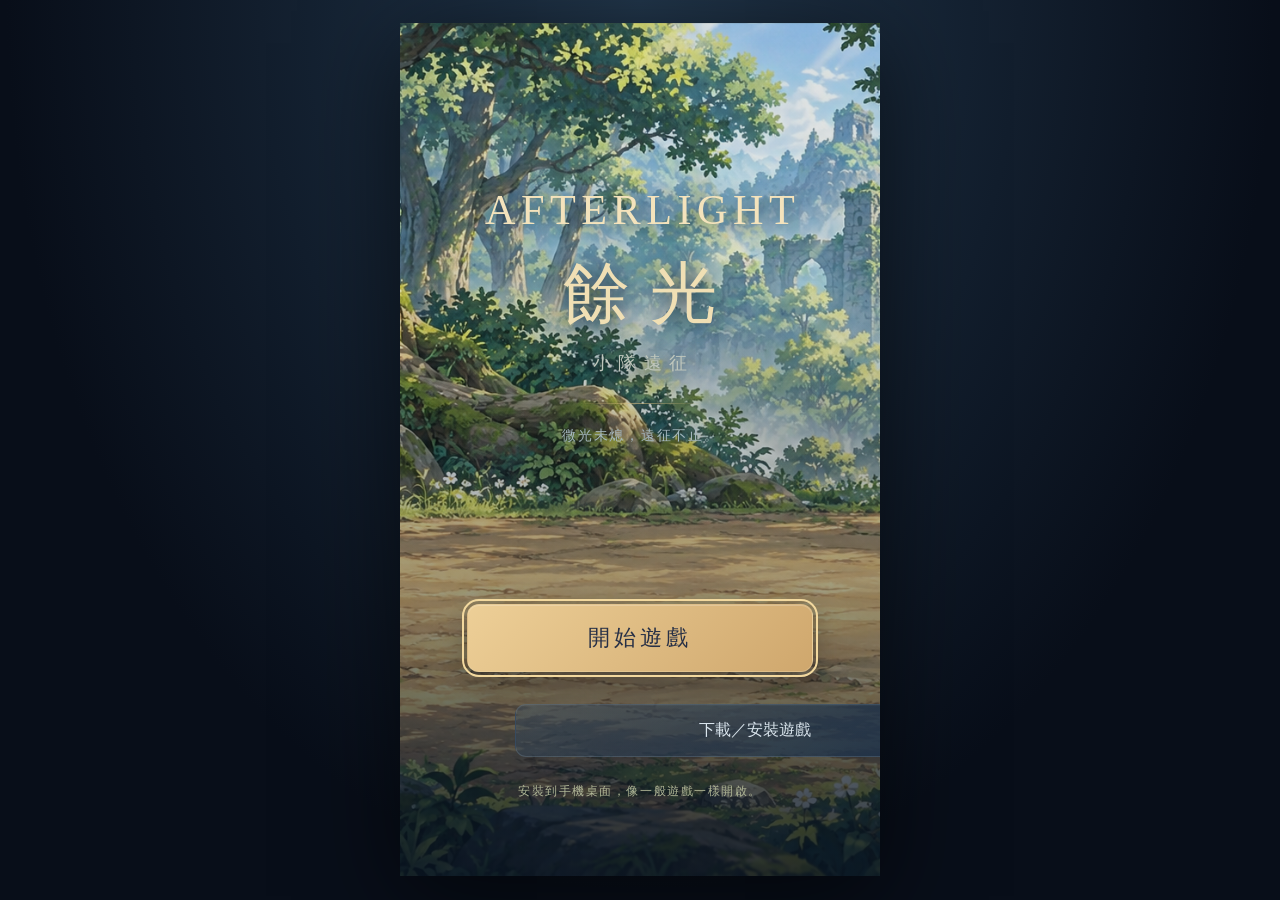
==== commit 45cb460e: "Add files via upload" ====
--- a/index.html
+++ b/index.html
@@ -1,4 +1,4 @@
-<!doctype html><html lang="zh-Hant"><head><meta charset="utf-8"><meta name="viewport" content="width=device-width,initial-scale=1,viewport-fit=cover"><meta name="theme-color" content="#101a2c"><meta name="apple-mobile-web-app-capable" content="yes"><meta name="apple-mobile-web-app-status-bar-style" content="black-translucent"><link rel="apple-touch-icon" href="icon-192.png"><title>AFTERLIGHT · 小隊遠征</title><link rel="manifest" href="manifest.webmanifest"><style>/* AFTERLIGHT mobile squad UI. Combat hit areas retain the four original wedges. */
+<!doctype html><html lang="zh-Hant"><head><meta charset="utf-8"><meta name="viewport" content="width=device-width,initial-scale=1,viewport-fit=cover"><meta name="theme-color" content="#f6eddc"><meta name="apple-mobile-web-app-capable" content="yes"><meta name="apple-mobile-web-app-status-bar-style" content="black-translucent"><link rel="apple-touch-icon" href="icon-192.png"><title>AFTERLIGHT · 小隊遠征</title><link rel="manifest" href="manifest.webmanifest"><style>/* AFTERLIGHT mobile squad UI. Combat hit areas retain the four original wedges. */
 :root{color-scheme:dark;--ink:#101a2c;--panel:#17263a;--line:#a5bacb22;--gold:#dfbe7f;--muted:#91a6bb;--text:#e9eff6;--teal:#8ac7c4}
 *{box-sizing:border-box}html,body{margin:0;min-height:100%;background:#080e19;color:var(--text);font-family:system-ui,"Microsoft JhengHei",sans-serif}body{display:grid;place-items:center;min-height:100dvh;padding:env(safe-area-inset-top) env(safe-area-inset-right) env(safe-area-inset-bottom) env(safe-area-inset-left);background:radial-gradient(ellipse at 50% 0,#21364b,#080e19 70%)}button,a,select{font:inherit;-webkit-tap-highlight-color:transparent}button{cursor:pointer;color:inherit;border:0;touch-action:manipulation}button:focus-visible,a:focus-visible,select:focus-visible,summary:focus-visible{outline:2px solid #f2d89e;outline-offset:3px}button:disabled{opacity:.45;cursor:default}[hidden]{display:none!important}.ui-glyph{width:5cqw;height:5cqw;flex:none;vertical-align:middle}.member-portrait{display:block;width:100%;height:100%;border-radius:inherit}
 #squad-game{width:min(calc(100vw - env(safe-area-inset-left) - env(safe-area-inset-right)),calc((100dvh - env(safe-area-inset-top) - env(safe-area-inset-bottom)) * 9 / 16),480px);aspect-ratio:9/16;container-type:inline-size;position:relative;display:grid;grid-template-rows:8% 33% 12% 47%;overflow:hidden;background:var(--ink);box-shadow:0 20px 90px #0009;isolation:isolate}
@@ -118,13 +118,354 @@
 .start-install{position:absolute;left:24%;bottom:14%;width:52%;min-height:44px;border:1px solid #d7c28d55;border-radius:10px;background:#142437dd;color:#e2d3ac;font-size:max(3cqw,14px)}
 .install-hint{position:absolute;bottom:9%;left:8%;right:8%;text-align:center;color:#9eafc0;font-size:max(2.4cqw,11px);pointer-events:none}
 .install-help{position:absolute;inset:0;z-index:50;display:grid;place-items:center;padding:6cqw;background:#07111cd9}.install-help>section{width:100%;max-height:90%;overflow:auto;padding:6cqw;border:1px solid #b8a57655;border-radius:16px;background:#182b3e}.install-help h2{margin:0 0 4cqw;font-size:max(5cqw,20px);color:#ead9ae}.install-help p{line-height:1.7;font-size:max(3.3cqw,14px)}.install-help button{width:100%;min-height:48px;margin-top:4cqw;border-radius:10px;background:#b49a61;color:#101a2c}
-</style><meta name="afterlight-release" content="0.27.24"></head><body>
+
+.draw-actions{display:flex;gap:3cqw;flex-wrap:wrap;margin:3cqw 0}.draw-actions button{flex:1;min-height:48px}.draw-results{max-height:55vh;overflow:auto;margin:4cqw 0;padding:3cqw;border:1px solid #d7bd8355;border-radius:12px;background:#0e1d2d}.draw-result{display:flex;gap:3cqw;padding:3cqw 0;border-bottom:1px solid #aac1d020;animation:draw-reveal .35s ease-out}.draw-result strong{display:block;font-size:3.4cqw}.draw-result small,.draw-result p{font-size:2.7cqw;color:#b6c6d4;margin:.8cqw 0}.draw-grade{align-self:center;min-width:9cqw;text-align:center;font:bold 4.5cqw Georgia;color:#d9ca9b}.grade-SS{color:#f2c383}.grade-S{color:#e2aceb}.draw-results[data-skip=true] .draw-result{animation:none}.content-management{border-top:1px solid #d7bd8333;margin-top:5cqw;padding-top:4cqw}@keyframes draw-reveal{from{opacity:0;transform:translateY(8px)}to{opacity:1;transform:none}}
+
+.reset-card{margin-top:5cqw}.reset-card .settings-card{border-color:#ba69694d}.squad-page button.danger{border-color:#c2737380;background:#623739;color:#ffe4de;min-height:44px}.reset-confirm{padding:4cqw;border:1px solid #c2737370;border-radius:12px;background:#392a32}.reset-confirm h3{color:#f5c4b9}.reset-confirm p{margin:2cqw 0 4cqw;line-height:1.7}
+
+/* Named adventurers: one shared atlas, large touch-friendly character cards. */
+.character-portrait{position:relative;display:block;flex:none;overflow:hidden;border-radius:14px;background:radial-gradient(ellipse at 50% 75%,#64737555,#172d40 75%);border:1px solid #c1cbd366;box-shadow:inset 0 0 18px #b5c0c514}
+.character-art{display:block!important;width:100%;height:100%;background-size:300% 300%;background-repeat:no-repeat;flex:none}
+.portrait-rank{position:absolute;bottom:2px;right:3px;z-index:1;border-radius:5px;padding:1px 5px;color:#ece3cd;background:#102238de;font:700 10px system-ui;letter-spacing:.06em;font-style:normal}
+.grade-B.character-portrait{border-color:#9bbcb0;background:radial-gradient(ellipse at 50% 75%,#547d705c,#182b37 75%)}
+.grade-A.character-portrait{border-color:#b4a4d7;background:radial-gradient(ellipse at 50% 75%,#81639b66,#25243c 75%)}
+.grade-S.character-portrait{border-color:#e0c085;background:radial-gradient(ellipse at 50% 75%,#9c81445c,#2e2837 75%)}
+.grade-SS.character-portrait{border-color:#e8c5ed;background:radial-gradient(ellipse at 50% 75%,#a27db777,#302844 75%);box-shadow:inset 0 0 20px #dcb1ec22}
+.grade-S .portrait-rank{color:#ffe2a2}.grade-SS .portrait-rank{color:#f2cfff}
+.squad-page .adventurer-card{align-items:center;text-align:center;gap:1.5cqw;padding:3cqw 2cqw;background:linear-gradient(155deg,#314355,#192a3e);border:1px solid #b9c6b839;border-radius:16px}
+.adventurer-card .member-portrait{width:31cqw;height:31cqw}.adventurer-card strong{font-size:4cqw;letter-spacing:.06em}.adventurer-card .character-role{color:#dbcba5;font-size:2.7cqw}.adventurer-card.unowned .character-art{filter:saturate(.35);opacity:.7}
+.owned-rarities{display:flex;gap:1cqw;justify-content:center}.owned-rarities i{min-width:4.6cqw;padding:1cqw .5cqw;border-radius:5px;background:#101c2f;color:#6b8095;font:600 2.2cqw system-ui}.owned-rarities i.owned{color:#edd39c;background:#8b75432d;border:1px solid #cfb98044}
+.character-hero{display:flex;align-items:center;gap:3cqw;padding:4cqw 0}.character-hero>.member-portrait{width:38cqw;height:38cqw}.character-hero>div{flex:1;min-width:0}.character-hero h2{font-size:6cqw;margin:1.5cqw 0}.character-hero small{color:#ddc798;font-size:2.6cqw}.character-hero p{font-size:2.8cqw}.character-hero blockquote{margin:2cqw 0 0;font-size:2.8cqw;line-height:1.7;color:#b5c9d5}.character-personality{font-size:3.1cqw!important;line-height:1.8!important;padding:3cqw;border-left:2px solid #d1b785;background:#aa997018}
+.rarity-tabs{gap:1cqw}.rarity-tabs button{padding:2cqw .5cqw!important;min-width:0;font-size:3cqw!important}.empty-character{text-align:center;padding:9cqw 2cqw;color:#d7c9ac;background:#273d4833;border:1px dashed #98acac55;border-radius:12px;font-size:3.7cqw}.empty-character small{display:block;font-size:2.8cqw;color:#a2b5c5;line-height:1.8;margin-top:2cqw}
+.member-card-top>.member-portrait{width:24cqw;height:24cqw}.formation-board .character-portrait{width:16cqw;height:16cqw}.actor-summary>.character-portrait{width:23cqw;height:23cqw}.member-choice>.character-portrait{width:21cqw;height:21cqw}.bench-profile>.character-portrait{width:18cqw;height:18cqw}
+.draw-result>.character-portrait{width:17cqw;height:17cqw}.draw-result{align-items:center;flex-wrap:wrap}.draw-result>div{flex:1;min-width:30cqw}.character-profile .member-record{background:linear-gradient(135deg,#34475c66,#192d40);border-color:#c2b98d3b}
+.squad-scene{background:#294b3d}.scene-wave{background:#152b27d9!important;border-color:#d3c69b55!important;color:#f1e4c2!important}.squad-top{background:linear-gradient(#122431e8,#162b3633)!important}
+.start-backdrop{background:radial-gradient(ellipse at 65% 35%,#426257,#142638 70%)}
+
+#squad-game[data-screen=page] .position .character-portrait{width:16cqw;height:16cqw}#squad-game[data-screen=page] .position{min-height:28cqw}
+</style><style data-theme="warm-fantasy">/* Portrait battle presentation. Gameplay, saves and management page flows are unchanged. */
+:root {
+ --battle-cream:#f5ead9;--battle-paper:#fff7eb;--battle-ivory:#e7d5b9;
+ --battle-ink:#243542;--battle-muted:#685a49;--battle-navy:#243542;
+ --battle-gold:#e8b545;--battle-gold-light:#ffe294;--battle-gold-deep:#946222;
+ --battle-line:#b3916b;--battle-track:#c9beb0;
+ --battle-hp:#eb5550;--battle-hp-light:#f47a66;
+ --battle-sp:#ff962f;--battle-sp-light:#ffd18b;--battle-sp-text:#8d3f12;
+ --battle-mp:#3ea4ea;--battle-mp-light:#b3e2ff;--battle-mp-text:#155880;
+ --battle-cast:#55b7e4;--battle-font:system-ui,"Microsoft JhengHei",sans-serif;
+}
+#squad-game{grid-template-rows:36% 11% 45% 8%;background:var(--battle-navy)}
+/* Full canvas keeps its 480:300 proportions; the header overlays only trees. */
+.squad-scene{background:#83b493}.squad-scene:before{background:none}
+.squad-scene canvas{position:absolute;inset:0;width:100%;height:100%;padding:0;object-fit:contain;object-position:center}
+.squad-top{position:absolute;inset:0 0 auto;height:11cqw;padding:1.3cqw 2cqw;gap:1.5cqw;background:transparent!important;border:0;color:var(--battle-ink);font-family:var(--battle-font)}
+.battle-brand{flex:0 0 19cqw;align-self:stretch;display:grid;place-items:center;background:var(--battle-navy);border-radius:0 0 3cqw 3cqw}
+.battle-brand strong{font:900 5.5cqw/1 var(--battle-font);letter-spacing:.04em;color:#ffe2a0}.battle-brand small{display:none}
+.battle-wallet{flex:1;min-width:0;display:flex;gap:1cqw;padding:1cqw;border:1.5px solid var(--battle-line);border-radius:3cqw;background:var(--battle-paper)}
+.wallet-currency{min-width:0;flex:1;display:flex;align-items:center;justify-content:center;gap:1.2cqw;padding:.7cqw 1cqw;border-radius:1.5cqw;background:var(--battle-navy);color:#fff7eb}
+.wallet-currency b{font-size:3.2cqw;font-weight:800;font-variant-numeric:tabular-nums;overflow:hidden;text-overflow:ellipsis}
+.wallet-symbol{flex:none;font-size:4cqw;line-height:1}.wallet-gold{color:#ffc347}.wallet-light{color:#6ccaff}
+.wallet-name{position:absolute;width:1px;height:1px;overflow:hidden;clip-path:inset(50%)}
+.squad-top button{height:8.5cqw;min-height:0;min-width:8.5cqw;border:1.5px solid var(--battle-line);border-radius:2.5cqw;background:var(--battle-paper);color:var(--battle-ink);box-shadow:none;font-weight:800}
+.squad-top #squad-pause{flex:none;width:9cqw;background:var(--battle-navy);border-color:var(--battle-navy)}
+.squad-top #squad-pause .ui-glyph{color:#fff1d6;width:5cqw;height:5cqw}
+.squad-top #squad-formation{position:absolute;top:12.3cqw;right:28.5cqw;width:9cqw;min-width:9cqw;height:8cqw;gap:0;padding:0}
+.squad-top #squad-formation>span:last-child{display:none}.top-tool .ui-glyph{width:4.5cqw;height:4.5cqw;color:var(--battle-ink)}
+.squad-top #squad-auto{position:absolute;top:12.3cqw;right:2cqw;width:25cqw;min-width:25cqw;height:8cqw;display:flex;align-items:center;justify-content:center;gap:1.5cqw;padding:0;font-size:3cqw;border-radius:999px}
+#squad-auto:after{content:"";width:6.5cqw;height:3.6cqw;border:1.2px solid #62717c;border-radius:999px;background:radial-gradient(circle at 25% 50%,#7d8993 0 30%,transparent 32%),#d4d7d6}
+#squad-auto[aria-pressed=true]:after{background:radial-gradient(circle at 75% 50%,#fff7eb 0 30%,transparent 32%),#3a9ddb}
+.squad-top #squad-auto[aria-pressed=true]{color:var(--battle-ink);background:var(--battle-paper);border-color:var(--battle-line)}
+.scene-wave{top:12.3cqw;left:2cqw;max-width:58cqw;height:8cqw;display:flex;align-items:center;padding:0 2.5cqw;border:1.5px solid var(--battle-line)!important;border-radius:999px;background:var(--battle-paper)!important;color:var(--battle-ink)!important;font-size:3cqw;font-weight:800;line-height:1}
+#squad-message{top:25%;left:8%;right:8%;background:#fff7ebf2;border:1px solid var(--battle-line);border-radius:2cqw;color:var(--battle-ink);box-shadow:none;font-size:2.8cqw}
+/* Three equal resource rows, plus the existing single captain casting rail. */
+.squad-vitals{margin:0 .8cqw;padding:1.2cqw 2cqw .6cqw;gap:.5cqw;border:1.5px solid var(--battle-line);border-radius:2.7cqw;background:var(--battle-cream);color:var(--battle-ink);justify-content:center}
+#squad-resources{display:grid;grid-template-columns:1fr;gap:.65cqw}
+.vital-row,.vital-row.hp{grid-column:auto;grid-template-columns:10cqw minmax(0,1fr) 21cqw;gap:1.4cqw}
+.vital-row>span{padding:.2cqw 0;background:var(--battle-navy);color:#fff7eb;border-radius:1.2cqw;font-size:3cqw;font-weight:800;line-height:3.5cqw;letter-spacing:0;text-align:center}
+.vital-row>div{height:3.6cqw;border:1px solid #a99d8c;border-radius:1.3cqw;background:var(--battle-track);box-shadow:none}
+.vital-row i{background:linear-gradient(var(--battle-hp-light),var(--battle-hp))}.vital-row.sp i{background:linear-gradient(#ffb358,var(--battle-sp))}.vital-row.mp i{background:linear-gradient(#69c6ff,var(--battle-mp))}
+.vital-row small{position:static;font-size:2.9cqw;line-height:1;font-weight:800;color:var(--battle-ink);text-shadow:none;text-align:right}
+.captain-cast{margin:0;height:2.3cqw;gap:1.5cqw;color:var(--battle-muted)}.captain-cast>span{max-width:58%;font-size:2.1cqw}.captain-cast>div{height:1.2cqw;border-radius:999px;background:var(--battle-track)}.captain-cast i{background:var(--battle-cast)}
+/* Four clipped buttons share one X; labels stay inside their own triangles. */
+.squad-controls{margin:2cqw;width:calc(100% - 4cqw);height:calc(100% - 4cqw);border:2px solid #eccd92;border-radius:2.5cqw;background:var(--battle-navy);box-shadow:none}
+.squad-controls:after{background:url("data:image/svg+xml,%3Csvg xmlns='http://www.w3.org/2000/svg' viewBox='0 0 100 100' preserveAspectRatio='none'%3E%3Cpath d='M0 0L100 100M100 0L0 100' stroke='%23243542' stroke-width='.75'/%3E%3C/svg%3E") center/100% 100% no-repeat}
+.squad-controls .squad-move{background:linear-gradient(150deg,#fff0d5,#e8dbbd);color:var(--battle-ink);transition:none}
+.squad-controls .squad-move[data-resource=stamina]{background:linear-gradient(150deg,#ffd69a,#ffb65d)}.squad-controls .squad-move[data-resource=mana]{background:linear-gradient(150deg,#c4eaff,#8acdf6)}
+.squad-move .resource-liquid,.squad-move .demand-line,.squad-move .move-emblem{display:none}
+.squad-controls .squad-move:active,.squad-controls .squad-move:hover{filter:none}.squad-move.insufficient .actual-cost{text-decoration:underline dotted}
+.squad-move .tile-content{width:28cqw;gap:.9cqw;text-shadow:none}.squad-controls .dir-0 .tile-content{top:4.5cqw;width:47cqw}.squad-controls .dir-2 .tile-content{bottom:4.5cqw;width:47cqw}.squad-controls .dir-1 .tile-content{right:1cqw}.squad-controls .dir-3 .tile-content{left:1cqw}
+.squad-move .tile-content strong,.squad-move .tile-content .spell-name{max-width:100%;font-size:5cqw;line-height:1.2;color:#30261f;font-weight:850;white-space:normal;overflow-wrap:anywhere;letter-spacing:0}
+.squad-move .tile-content .spell-name{font-size:4.2cqw}.squad-move .tile-content .skill-subtitle{font-size:2.9cqw;line-height:1.2;color:#514332;max-width:100%;white-space:normal}
+.squad-move[data-long-name=true] .tile-content strong{font-size:3.1cqw}
+.squad-move .tile-content .actual-cost{font-size:4cqw;line-height:1.2;font-weight:850;color:var(--battle-sp-text)}.squad-move[data-resource=mana] .tile-content .actual-cost{color:var(--battle-mp-text)}
+/* Gold fill follows actual charge. No looped glow or button cast meters. */
+.squad-controls .skill.ultimate{width:35cqw;height:35cqw}
+.vessel{border:2px solid var(--battle-gold-deep);background:#fff3c9;box-shadow:0 0 0 .7cqw #ffe398,0 0 0 1.2cqw var(--battle-navy)}
+.vessel-liquid{background:linear-gradient(#ffe37f,#f2bd42);border-top:1.5px solid #e0ac3a;box-shadow:none;transition:none}
+.vessel-shine{inset:1.5cqw;border:1px solid #fff8d1;background:none}
+.ultimate .tile-content{inset:2.8cqw 1.2cqw;gap:.6cqw;color:#332615;text-shadow:none}
+.ultimate .ring-label{order:-3;font-size:8cqw;font-weight:900;line-height:1;color:#332615}.ultimate-caption{order:-2;font-size:4cqw;font-weight:850}
+.ultimate .tile-content .ultimate-name,.ultimate .tile-content .spell-name{font-size:2.7cqw;line-height:1.2;color:#5b421c;max-width:28cqw;white-space:normal;overflow-wrap:anywhere}
+.ultimate .tile-content .skill-subtitle{font-size:2.3cqw;color:#5b421c}.ultimate .actual-cost{font-size:2.3cqw;color:#71511d}
+.ultimate.ready .vessel{animation:none;border-color:#946222;box-shadow:0 0 0 .7cqw #ffe398,0 0 0 1.2cqw var(--battle-navy)}.ultimate.resource-short .vessel-liquid{filter:none}
+.ultimate .resource-warning{font-size:2.3cqw;color:#853127;background:#fff7eb;padding:.2cqw .5cqw}.squad-controls .ultimate:hover{filter:none}
+/* Existing five destinations, large illustrations and static blue active tab. */
+.squad-nav{padding:.5cqw 1cqw .7cqw;gap:.5cqw;border:0;background:var(--battle-navy)}
+.squad-nav button{min-height:0;border:1.5px solid var(--battle-line);border-radius:2.5cqw;background:var(--battle-cream);color:#453424;font:800 3.2cqw/1.2 var(--battle-font);gap:.6cqw;box-shadow:none}
+.squad-nav .ui-glyph,.squad-nav .nav-adventure .ui-glyph{width:8cqw;height:8cqw;color:#5a4b3e}
+.squad-nav button[aria-current=page]{background:linear-gradient(#aae1ff,#78c7f3);color:#18354a;border-color:#b0e3ff;box-shadow:none}.squad-nav button[aria-current=page] .ui-glyph{filter:none}
+.squad-nav button:focus-visible,.squad-top button:focus-visible,.squad-controls button:focus-visible{outline:3px solid #fff5d3;outline-offset:-4px}
+#squad-tip{background:#fff8edfa;border:1px solid var(--battle-line);border-radius:2cqw;box-shadow:none;color:var(--battle-ink)}#squad-tip h3{color:var(--battle-ink)}#squad-tip p{color:var(--battle-muted)}
+
+</style><style data-team-theme="parchment">/* Every rule is scoped to team formation/configuration/cultivation. Other pages are untouched. */
+#squad-game[data-team-ui=team] .squad-page {
+ --team-ink:#293641;--team-paper:#fff0d3;--team-line:#cbaa79;
+ background:repeating-linear-gradient(2deg,transparent 0 10cqw,#5d361c30 10.2cqw 10.5cqw,transparent 10.8cqw 23cqw),linear-gradient(110deg,#805533,#b5824d 55%,#926038);color:var(--team-ink);
+}
+#squad-game[data-team-ui=team] #squad-battle-strip{display:none}
+#squad-game[data-team-ui=team] #squad-page-content{padding:0 2.5cqw 3cqw;scrollbar-color:#cbaa79 #926038}
+#squad-game[data-team-ui=team] .team-resource-header{height:10.5cqw;display:flex;align-items:center;gap:1.5cqw;margin:0 -1cqw 1.5cqw}
+#squad-game[data-team-ui=team] .team-wordmark{align-self:stretch;display:grid;place-items:center;flex:0 0 23cqw;background:#293641;border:1.5px solid #cbaa79;border-top:0;border-radius:0 0 5cqw 1cqw;color:#ffe2a0;font-size:6cqw;font-weight:900}
+#squad-game[data-team-ui=team] .team-wallet{min-width:0;flex:1;display:flex;gap:1cqw;padding:1cqw;background:#fff4dc;border:1.5px solid #cbaa79;border-radius:2.5cqw}
+#squad-game[data-team-ui=team] .team-wallet>span{min-width:0;flex:1;display:flex;justify-content:center;align-items:center;gap:1.5cqw;background:#293641;color:#fff4dc;padding:1cqw .5cqw;border-radius:1.5cqw}
+#squad-game[data-team-ui=team] .team-wallet i{font-style:normal;font-size:4cqw;color:#ffca43}
+#squad-game[data-team-ui=team] .team-wallet>span:nth-child(2) i{color:#6acbff}
+#squad-game[data-team-ui=team] .team-wallet b{font-size:3.2cqw;font-weight:800;overflow:hidden;text-overflow:ellipsis;font-variant-numeric:tabular-nums}
+#squad-game[data-team-ui=team] .team-settings{flex:none;width:9cqw;height:9cqw;min-height:0;padding:1.4cqw;border:1.5px solid #cbaa79;border-radius:2.5cqw;background:#293641;color:#fff4dc}
+#squad-game[data-team-ui=team] .team-settings .ui-glyph{width:100%;height:100%}
+#squad-game[data-team-ui=team] .team-title-banner{display:flex;align-items:center;gap:2cqw;padding:2cqw 3cqw;border:1.5px solid #cbaa79;border-radius:2.5cqw;background:#fff0d3;box-shadow:0 1cqw 0 #422b2230}
+#squad-game[data-team-ui=team] .team-title-banner>.ui-glyph{width:6cqw;height:6cqw;flex:none}
+#squad-game[data-team-ui=team] .team-title-banner h2{margin:0;flex:1;white-space:nowrap;font-size:6cqw;font-weight:900;color:#32291f}
+#squad-game[data-team-ui=team] .team-title-banner b{flex:none;padding:1cqw 2cqw;border:1px solid #9c8b74;border-radius:999px;background:#fff8e9;font-size:3.8cqw;font-weight:850}
+#squad-game[data-team-ui=team] .team-tools{display:flex;align-items:center;justify-content:space-between;gap:2cqw;min-height:7cqw;padding:.7cqw 1cqw}
+#squad-game[data-team-ui=team] .team-tools button{min-height:0;padding:1cqw 2.5cqw;border:1px solid #d3b383;border-radius:999px;background:#fff0d3;color:#3c3227;font-size:2.9cqw}
+#squad-game[data-team-ui=team] .team-tools .primary{font-weight:800;background:#a9dcf3;color:#233c4a}
+#squad-game[data-team-ui=team] .team-live{font-size:2.7cqw;color:#fff1d4}
+#squad-game[data-team-ui=team] .team-sheet{padding:3cqw;border:1.5px solid #d1ad74;border-radius:2cqw 3.5cqw 2.5cqw 3cqw;background:linear-gradient(105deg,#f1d9ac,#fff0ce 28%,#fff2d8 76%,#f1d9ac);box-shadow:0 1.2cqw 0 #54371f55}
+#squad-game[data-team-ui=team] .team-column-labels{display:grid;grid-template-columns:repeat(3,minmax(0,1fr));gap:1.5cqw;margin:0 0 1.5cqw}
+#squad-game[data-team-ui=team] .team-column-labels b{padding:.8cqw 0;border-radius:40% 30% 35% 20%;background:#b9d4dd;font-size:3.8cqw;text-align:center;color:#263745}
+#squad-game[data-team-ui=team] .team-column-labels b:nth-child(2){background:#eed1a0;color:#493521}
+#squad-game[data-team-ui=team] .team-column-labels b:nth-child(3){background:#efbd9c;color:#493521}
+#squad-game[data-team-ui=team] .team-grid{display:grid;grid-template-columns:repeat(3,minmax(0,1fr));gap:1.5cqw}
+#squad-game[data-team-ui=team] .team-grid>.position,#squad-game[data-team-ui=team] .team-captain,#squad-game[data-team-ui=team] .team-locked{position:relative;min-width:0;min-height:0;height:19cqw;padding:.7cqw;display:flex;flex-direction:column;align-items:center;justify-content:center;gap:.4cqw;border:1.5px solid #d8b680;border-radius:2cqw;background:#fff3d6;text-align:center;color:#302c26;box-shadow:none}
+#squad-game[data-team-ui=team] .team-grid>.position.empty{border-style:dashed;background:#fff3d659;color:#8b806d}
+#squad-game[data-team-ui=team] .position.empty b{font-size:8cqw;line-height:.85;font-weight:700}
+#squad-game[data-team-ui=team] .position.empty span{font-size:3.2cqw!important;font-weight:700;color:#8b806d}
+#squad-game[data-team-ui=team] .team-grid .position strong,#squad-game[data-team-ui=team] .team-captain strong{margin:0;color:#302c26;font-size:3.2cqw!important;font-weight:850;line-height:1.15;white-space:nowrap;max-width:100%;overflow:hidden;text-overflow:ellipsis}
+#squad-game[data-team-ui=team] .team-grid .member-portrait{width:13cqw;height:13cqw;flex:none;border:0;border-radius:1cqw;background:none;box-shadow:none}
+#squad-game[data-team-ui=team] .member-portrait>rect{fill:transparent}
+#squad-game[data-team-ui=team] .team-locked{border-style:dashed;border-color:#bfb49c;background:#d3cbbb;color:#858477}
+#squad-game[data-team-ui=team] .team-locked .ui-glyph{width:5.5cqw;height:5.5cqw}
+#squad-game[data-team-ui=team] .team-locked span{font-size:2.9cqw;font-weight:800}
+#squad-game[data-team-ui=team] .team-captain{border:2px solid #2d9ae3;background:#c1e5fc;padding-top:2.5cqw}
+#squad-game[data-team-ui=team] .team-captain-badge{position:absolute;top:.5cqw;left:.6cqw;display:flex;align-items:center;gap:.5cqw;padding:.2cqw 1cqw;background:#318fd0;border-radius:999px;color:#fff7e2;font-size:2.5cqw;font-weight:800}
+#squad-game[data-team-ui=team] .team-captain-badge .ui-glyph{width:3cqw;height:3cqw;color:#ffce5b}
+#squad-game[data-team-ui=team] .team-grid>.position[aria-pressed=true]{border:2px solid #2d9ae3;background:#bfe4fa;box-shadow:inset 0 0 0 1px #fff7e2}
+#squad-game[data-team-ui=team] .team-instruction{margin:1.6cqw 1cqw!important;color:#fff1d6;font-size:2.6cqw!important;text-align:center;line-height:1.4}
+#squad-game[data-team-ui=team] .formation-actions{gap:1cqw;margin:1.5cqw 0}
+#squad-game[data-team-ui=team] .formation-actions button{min-height:40px;padding:1cqw;border-color:#d4b685;background:#fff0d3;color:#493521;font-size:2.8cqw}
+#squad-game[data-team-ui=team] .team-bench-paper{padding:2cqw;border:1.5px solid #cbaa79;border-radius:3cqw;background:#fff0d3;box-shadow:0 1cqw 0 #54371f40}
+#squad-game[data-team-ui=team] .team-bench-heading{display:flex;justify-content:space-between;align-items:center;gap:1cqw;margin:0 0 1.5cqw}
+#squad-game[data-team-ui=team] .team-bench-heading h3{display:flex;align-items:center;gap:1cqw;font-size:4.5cqw;font-weight:900;color:#302c26;margin:0}
+#squad-game[data-team-ui=team] .team-bench-heading h3>.ui-glyph{width:5cqw;height:5cqw}
+#squad-game[data-team-ui=team] .team-bench-heading h3 small{font-size:2.5cqw!important;color:#8a755a}
+#squad-game[data-team-ui=team] .team-sort-label{position:relative;display:flex;align-items:center;gap:.5cqw;border:1px solid #a58e70;background:#fff8eb;border-radius:999px;padding:.5cqw 1.5cqw;color:#293641;font-size:2.8cqw;font-weight:800}
+#squad-game[data-team-ui=team] .team-sort-label select{min-height:30px;max-width:18cqw;width:18cqw;border:0;background:transparent;color:#293641;font-size:2.6cqw;font-weight:700;padding:0}
+#squad-game[data-team-ui=team] .bench-list{display:grid;grid-template-columns:repeat(3,minmax(0,1fr));gap:1cqw}
+#squad-game[data-team-ui=team] .bench-card{position:relative;display:block;min-width:0;margin:0;padding:.6cqw;border:1px solid #d8b680;border-radius:2cqw;background:#fff8e9}
+#squad-game[data-team-ui=team] .bench-profile{width:100%;min-width:0;min-height:0;height:17cqw;display:flex;align-items:center;gap:.5cqw;padding:0;border:0;background:none;color:#302c26;text-align:left}
+#squad-game[data-team-ui=team] .bench-profile>.member-portrait{width:12.5cqw;height:14cqw;flex:0 0 12.5cqw;border:0;background:none;border-radius:1cqw}
+#squad-game[data-team-ui=team] .bench-profile>span{min-width:0;display:flex;flex-direction:column;gap:1cqw;align-items:flex-start}
+#squad-game[data-team-ui=team] .bench-profile strong{font-size:2.8cqw;font-weight:850;line-height:1.25;overflow-wrap:anywhere;color:#293641}
+#squad-game[data-team-ui=team] .bench-profile small{font-size:2.7cqw!important;color:#293641;line-height:1.2;font-weight:750}
+#squad-game[data-team-ui=team] .bench-join{position:absolute;right:.5cqw;top:.5cqw;width:4.6cqw;height:4.6cqw;min-width:24px;min-height:24px;padding:0;border:1px solid #d5b585;border-radius:50%;background:#ffe6b5;color:#6a4826;font-size:3.3cqw;line-height:1}
+#squad-game[data-team-ui=team] .bench-join:disabled{opacity:.3}
+#squad-game[data-team-ui=team] .team-empty-bench{grid-column:1/-1;margin:0;padding:5cqw 2cqw;text-align:center;color:#8c775a;font-size:3cqw!important}
+#squad-game[data-team-ui=team] .team-recruit-link{display:block;width:100%;min-height:40px;border:1px solid #d8b680;background:#fff8e9;color:#53412c;margin-top:1cqw}
+#squad-game[data-team-ui=team] .team-bench-hint{font-size:2.5cqw!important;color:#8c775a;text-align:center;margin:1.5cqw 0 0}
+#squad-game[data-team-ui=team] .team-rules{margin:3cqw 1cqw;color:#fff0d3;font-size:2.7cqw}
+#squad-game[data-team-ui=team] .team-rules summary{min-height:36px;display:flex;align-items:center;cursor:pointer}
+#squad-game[data-team-ui=team] .team-rules p{font-size:2.8cqw!important;color:#fff0d3;margin:1cqw 0}
+#squad-game[data-team-ui=team] .squad-nav{background:#805533}
+#squad-game[data-team-ui=team] button:focus-visible,#squad-game[data-team-ui=team] select:focus-visible{outline:3px solid #328fcc;outline-offset:-3px}
+/* Shared paper workspace for captain / NPC configuration and cultivation. */
+#squad-game[data-team-ui=team] .team-actors{gap:1.3cqw;margin:1cqw 0 3cqw;padding:0 0 1cqw;scroll-snap-type:x proximity;scrollbar-width:thin}
+#squad-game[data-team-ui=team] .team-actors button{position:relative;min-width:26cqw;height:12cqw;min-height:44px;gap:1cqw;padding:1cqw;border:1.5px solid #5e432d;border-radius:2cqw;background:#604530;color:#fff2db;scroll-snap-align:start}
+#squad-game[data-team-ui=team] .team-actors .member-portrait{width:10cqw;height:10cqw;flex:none;border:0;background:none;border-radius:1cqw}
+#squad-game[data-team-ui=team] .team-actors span{font-size:3.2cqw;font-weight:800;white-space:nowrap}
+#squad-game[data-team-ui=team] .team-actors button>.ui-glyph{position:absolute;left:7cqw;bottom:.5cqw;width:3cqw;height:3cqw;color:#ffcc51}
+#squad-game[data-team-ui=team] .team-actors button[aria-pressed=true]{border:2px solid #ffe2a0;background:#526d7b;color:#ffe2a0;box-shadow:none}
+#squad-game[data-team-ui=team] .team-member-tabs{display:flex;gap:1.5cqw;margin:0 0 2cqw}
+#squad-game[data-team-ui=team] .team-member-tabs button,#squad-game[data-team-ui=team] .captain-config-tab{flex:1;min-height:44px;padding:2cqw;text-align:center;border:1.5px solid #6d4a2d;border-radius:2cqw;background:#69482f;color:#f9eace;font-size:4.2cqw;font-weight:850}
+#squad-game[data-team-ui=team] .team-member-tabs button[aria-pressed=true],#squad-game[data-team-ui=team] .captain-config-tab{background:linear-gradient(105deg,#f1d9ac,#fff0d3);border-color:#cbaa79;color:#302c26}
+#squad-game[data-team-ui=team] .team-panel,#squad-game[data-team-ui=team] .team-actor-paper{margin:0 0 2.4cqw;padding:2.8cqw;border:1.5px solid #cbaa79;border-radius:2.4cqw;background:linear-gradient(105deg,#f1d9ac,#fff0d3 22%,#fff2d8 76%,#f1d9ac);color:#293641;box-shadow:0 .7cqw 0 #54371f40}
+#squad-game[data-team-ui=team] .team-actor-paper{align-items:center;gap:2.5cqw}
+#squad-game[data-team-ui=team] .team-actor-paper>.member-portrait{width:24cqw;height:27cqw;flex:none;border:1px solid #d7b67e;border-radius:2cqw;background:#e5c899;box-shadow:none}
+#squad-game[data-team-ui=team] .team-actor-info{min-width:0}
+#squad-game[data-team-ui=team] .team-actor-info h3{display:flex;flex-wrap:wrap;align-items:center;gap:1cqw;font-size:4.7cqw;font-weight:900;line-height:1.2;margin:0 0 1cqw;color:#302c26}
+#squad-game[data-team-ui=team] .team-actor-info em{font-style:normal;font-size:4cqw;line-height:1.2;color:#fff3d7;background:#607b8e;border-radius:2cqw;padding:.4cqw 1.5cqw}
+#squad-game[data-team-ui=team] .team-actor-info p{margin:0 0 2cqw;color:#625541;font-size:2.6cqw}
+#squad-game[data-team-ui=team] .team-basic-stats{display:grid;grid-template-columns:repeat(4,minmax(0,1fr));gap:1.3cqw;border-top:1px solid #cbaa79;padding-top:1.5cqw}
+#squad-game[data-team-ui=team] .team-basic-stats.captain-stats{grid-template-columns:repeat(4,minmax(0,1fr))}
+#squad-game[data-team-ui=team] .team-basic-stats>div{display:flex;flex-direction:column;gap:.5cqw;min-width:0}
+#squad-game[data-team-ui=team] .team-basic-stats span{font-size:2.5cqw;color:#675642;white-space:nowrap}
+#squad-game[data-team-ui=team] .team-basic-stats strong{font-size:3.6cqw;color:#293641;font-variant-numeric:tabular-nums;line-height:1.2}
+#squad-game[data-team-ui=team] .team-panel .section-heading{margin:0 0 2cqw;padding-bottom:1.5cqw;border-bottom:1px solid #d8b680;align-items:center}
+#squad-game[data-team-ui=team] .team-panel h3{font-size:4.5cqw;font-weight:900;color:#302c26;margin:0}
+#squad-game[data-team-ui=team] .team-panel .section-heading>span{font-size:2.6cqw;color:#625541;text-align:right}
+#squad-game[data-team-ui=team] .team-panel .page-hint{color:#625541;line-height:1.6;margin:1.8cqw 0 0;font-size:2.6cqw!important}
+#squad-game[data-team-ui=team] .team-slot-grid{grid-template-columns:repeat(4,minmax(0,1fr));gap:1.2cqw}
+#squad-game[data-team-ui=team] .team-slot-grid .loadout-slot{position:relative;display:flex;flex-direction:column;justify-content:center;align-items:center;text-align:center;min-width:0;min-height:24cqw;padding:1.5cqw .8cqw;gap:2cqw;border:1px solid #d3b17b;border-radius:2cqw;background:#fff5df;color:#293641;box-shadow:none}
+#squad-game[data-team-ui=team] .team-slot-grid .loadout-slot.equipped{border:1.5px solid #369ade;background:#d0e9fb}
+#squad-game[data-team-ui=team] .team-slot-grid .team-slot-locked{border-style:dashed;background:#d5c9b1;color:#847969}
+#squad-game[data-team-ui=team] .team-slot-grid small{font-size:2.7cqw!important;font-weight:750;color:inherit;letter-spacing:0}
+#squad-game[data-team-ui=team] .team-slot-grid strong{font-size:3cqw;line-height:1.3;overflow-wrap:anywhere;color:inherit}
+#squad-game[data-team-ui=team] .team-slot-grid .spell-subtitle{font-size:2.3cqw!important;line-height:1.3;color:#605b52}
+#squad-game[data-team-ui=team] .team-slot-plus{font-size:7cqw;line-height:1;color:#a28a67}
+#squad-game[data-team-ui=team] .team-slot-locked .ui-glyph{width:6cqw;height:6cqw}
+/* Same four triangular directions and circular center as the battle controls. */
+#squad-game[data-team-ui=team] .team-config-wheel{position:relative;display:block;aspect-ratio:1.35;width:100%;margin:0 0 2.4cqw;border:2px solid #d9b475;border-radius:2.5cqw;overflow:hidden;isolation:isolate;background:#293641;box-shadow:none}
+#squad-game[data-team-ui=team] .team-config-wheel:after{content:"";position:absolute;inset:0;z-index:2;pointer-events:none;background:url("data:image/svg+xml,%3Csvg xmlns='http://www.w3.org/2000/svg' viewBox='0 0 100 100' preserveAspectRatio='none'%3E%3Cpath d='M0 0L100 100M100 0L0 100' stroke='%23243542' stroke-width='.75'/%3E%3C/svg%3E") center/100% 100% no-repeat}
+#squad-game[data-team-ui=team] .team-config-wheel .team-wheel-move{position:absolute;display:block;width:50%;height:100%;margin:0;padding:0;min-height:0;border:0;border-radius:0;background:#f7e8c9;overflow:hidden;color:#293641;box-shadow:none}
+#squad-game[data-team-ui=team] .team-config-wheel .team-wheel-move[data-resource=stamina]{background:linear-gradient(150deg,#ffd69a,#ffb65d);color:#8d3f12}
+#squad-game[data-team-ui=team] .team-config-wheel .team-wheel-move[data-resource=mana]{background:linear-gradient(150deg,#c4eaff,#8acdf6);color:#155880}
+#squad-game[data-team-ui=team] .team-config-wheel .config-dir-0{left:0;top:0;width:100%;height:50%;clip-path:polygon(0 0,100% 0,50% 100%)}
+#squad-game[data-team-ui=team] .team-config-wheel .config-dir-1{right:0;left:auto;top:0;clip-path:polygon(100% 0,100% 100%,0 50%)}
+#squad-game[data-team-ui=team] .team-config-wheel .config-dir-2{left:0;top:auto;bottom:0;width:100%;height:50%;clip-path:polygon(50% 0,100% 100%,0 100%)}
+#squad-game[data-team-ui=team] .team-config-wheel .config-dir-3{left:0;top:0;clip-path:polygon(0 0,100% 50%,0 100%)}
+#squad-game[data-team-ui=team] .team-wheel-label{position:absolute;display:flex;flex-direction:column;align-items:center;justify-content:center;gap:1cqw;text-align:center;width:28cqw;line-height:1.2}
+#squad-game[data-team-ui=team] .config-dir-0 .team-wheel-label{top:2.8cqw;left:50%;transform:translateX(-50%);width:48cqw}
+#squad-game[data-team-ui=team] .config-dir-2 .team-wheel-label{bottom:2.8cqw;left:50%;transform:translateX(-50%);width:48cqw}
+#squad-game[data-team-ui=team] .config-dir-1 .team-wheel-label{right:1cqw;top:50%;transform:translateY(-50%)}
+#squad-game[data-team-ui=team] .config-dir-3 .team-wheel-label{left:1cqw;top:50%;transform:translateY(-50%)}
+#squad-game[data-team-ui=team] .team-wheel-label strong{font-size:3.9cqw;font-weight:900;color:#302c26;overflow-wrap:anywhere;max-width:100%}
+#squad-game[data-team-ui=team] .team-wheel-label small{font-size:3.4cqw!important;color:inherit;font-weight:850}
+#squad-game[data-team-ui=team] .team-wheel-label .spell-subtitle{font-size:2.5cqw!important;color:#514332;font-weight:600}
+#squad-game[data-team-ui=team] .team-config-wheel .team-wheel-ultimate{position:absolute;top:50%;left:50%;transform:translate(-50%,-50%);z-index:3;width:33cqw;height:33cqw;min-height:0;margin:0;padding:3cqw 1.7cqw;display:flex;flex-direction:column;align-items:center;justify-content:center;gap:1.4cqw;border:2px solid #a67829;border-radius:50%;background:linear-gradient(135deg,#fff0a5,#f3c452);box-shadow:0 0 0 .6cqw #ffe398,0 0 0 1cqw #293641;color:#332615}
+#squad-game[data-team-ui=team] .team-wheel-ultimate>span{font-size:4.6cqw;font-weight:900}
+#squad-game[data-team-ui=team] .team-wheel-ultimate>strong{font-size:3.2cqw;line-height:1.25;overflow-wrap:anywhere;max-width:100%}
+#squad-game[data-team-ui=team] .cultivation-page{padding:0}
+#squad-game[data-team-ui=team] .cultivation-hero{display:flex;align-items:center;gap:3cqw;padding:0;border:0;background:none;margin:0 0 2cqw}
+#squad-game[data-team-ui=team] .cultivation-hero>.member-portrait{width:26cqw;height:27cqw;flex:none;background:#e5c899;border:1px solid #d7b67e;border-radius:2cqw}
+#squad-game[data-team-ui=team] .cultivation-hero>div{min-width:0;flex:1}
+#squad-game[data-team-ui=team] .cultivation-hero h3{font-size:4.4cqw;margin:0 0 1.4cqw}
+#squad-game[data-team-ui=team] .cultivation-hero h4{font-size:6cqw;margin:0 0 1.4cqw;color:#476176;font-weight:900}
+#squad-game[data-team-ui=team] .cultivation-hero h4 span{color:#8c785d;font-size:4cqw}
+#squad-game[data-team-ui=team] .cultivation-hero p{font-size:2.8cqw;line-height:1.55;color:#625541;margin:0}
+#squad-game[data-team-ui=team] .cultivation-path{display:flex;gap:1cqw;overflow-x:auto;margin:0;padding-bottom:1.2cqw;scroll-snap-type:x proximity;scrollbar-width:thin}
+#squad-game[data-team-ui=team] .cultivation-path span{flex:none;min-width:13cqw;padding:2cqw 1cqw;background:#e7cda4;border:1px solid #d0ac74;border-radius:1.5cqw;font-size:3.8cqw;font-weight:850;text-align:center;color:#60492e;scroll-snap-align:center}
+#squad-game[data-team-ui=team] .cultivation-path span[aria-current=step]{background:#526d7b;color:#ffe2a0;border:2px solid #fff7e5}
+#squad-game[data-team-ui=team] .cultivation-path .outside-cap{opacity:.45}
+#squad-game[data-team-ui=team] .cultivation-stats{display:grid;grid-template-columns:repeat(2,minmax(0,1fr));gap:1.5cqw}
+#squad-game[data-team-ui=team] .cultivation-stats>div{padding:2cqw 3cqw;background:#fff3d6;border:1px solid #d3b17b;border-radius:2cqw;display:flex;flex-direction:column;gap:.6cqw;min-width:0}
+#squad-game[data-team-ui=team] .cultivation-stats span{font-size:3cqw;color:#625541;font-weight:800}
+#squad-game[data-team-ui=team] .cultivation-stats strong{font-size:4cqw;color:#293641;font-variant-numeric:tabular-nums}
+#squad-game[data-team-ui=team] .cultivation-stats i{font-style:normal;color:#8e806b;font-size:3cqw}
+#squad-game[data-team-ui=team] .cultivation-stats small{color:#397c52;font-size:2.8cqw!important;font-weight:800}
+#squad-game[data-team-ui=team] .cultivation-materials h3{margin-bottom:2cqw}
+#squad-game[data-team-ui=team] .cultivation-materials>div{display:flex;justify-content:space-between;align-items:center;padding:2.2cqw 3cqw;border:1px solid #d3b17b;background:#fff3d6;border-radius:2cqw;gap:2cqw}
+#squad-game[data-team-ui=team] .cultivation-materials>div span{font-size:3.3cqw;font-weight:800;color:#293641}
+#squad-game[data-team-ui=team] .cultivation-materials>div strong{font-size:4cqw;color:#60492e}
+#squad-game[data-team-ui=team] .cultivation-materials p{color:#625541;font-size:2.7cqw;margin:1.5cqw 0}
+#squad-game[data-team-ui=team] .cultivation-confirm{display:block;width:65%;min-height:44px;margin:2cqw auto 0;padding:2cqw;border:2px solid #4b8bac;border-radius:2cqw;background:#a9dcf3;color:#293641;font-size:4.4cqw;font-weight:850;box-shadow:none}
+#squad-game[data-team-ui=team] .cultivation-confirm:disabled{border-color:#9b9386;background:#d2cab9;color:#79766f;opacity:1}
+#squad-game[data-team-ui=team] .config-lock{color:#935735;background:#ffefcf;border:1px solid #dcbb85}
+#squad-game[data-team-ui=team] .team-footnote{color:#fff0d3;font-size:2.6cqw!important;text-align:center}
+</style><style data-recruit-theme="parchment">/* Recruitment presentation only. Triangle has no buttons or separate pools. */
+#squad-game[data-recruit-ui=recruit] .squad-page{background:repeating-linear-gradient(2deg,transparent 0 10cqw,#5d361c30 10.2cqw 10.5cqw,transparent 10.8cqw 23cqw),linear-gradient(110deg,#805533,#b5824d 55%,#926038);color:#293641}
+#squad-game[data-recruit-ui=recruit] #squad-battle-strip{display:none}
+#squad-game[data-recruit-ui=recruit] #squad-page-content{padding:0 2.5cqw 3cqw;scrollbar-color:#cbaa79 #926038}
+#squad-game[data-recruit-ui=recruit] .recruit-tabs{display:flex;gap:0;padding:0;margin:3cqw 2cqw 4cqw;background:none;border:0}
+#squad-game[data-recruit-ui=recruit] .recruit-tabs button{flex:1;min-width:0;min-height:44px;padding:2.6cqw 1cqw;border:1.5px solid #5e3f27;border-radius:2cqw;background:linear-gradient(#6b4b34,#553a29);color:#fff0d3;font-size:3.6cqw;font-weight:700;box-shadow:0 .5cqw 0 #4a301d55}
+#squad-game[data-recruit-ui=recruit] .recruit-tabs button[aria-pressed=true]{background:linear-gradient(110deg,#f1d9ac,#fff0d3 35%,#fff3db);color:#30291f;border-color:#d3b17b;font-weight:900}
+#squad-game[data-recruit-ui=recruit] .recruit-board{padding:2cqw;border:1.5px solid #5c3d25;border-radius:2.5cqw;background:#775032;box-shadow:0 1cqw 0 #51351f66}
+#squad-game[data-recruit-ui=recruit] .recruit-paper{position:relative;padding:4cqw 2.8cqw 4.5cqw;border:1.5px solid #c59a5e;border-radius:2cqw 3cqw 2cqw 2.5cqw;background:linear-gradient(110deg,#f1d9ac,#fff0d3 30%,#fff3db 74%,#f1d9ac)}
+#squad-game[data-recruit-ui=recruit] .recruit-paper-heading{text-align:center;margin:0 0 2.5cqw}
+#squad-game[data-recruit-ui=recruit] .recruit-paper-heading h2{margin:0 0 1.5cqw;font-size:9cqw;font-weight:900;line-height:1.15;color:#352818;letter-spacing:.1em}
+#squad-game[data-recruit-ui=recruit] .recruit-paper-heading p{font-size:3.3cqw;color:#57442f;font-weight:750;margin:0;line-height:1.5}
+#squad-game[data-recruit-ui=recruit] .recruit-triangle{display:block;width:100%;height:auto;aspect-ratio:400/360;margin:0 auto 2.5cqw;overflow:visible;pointer-events:none}
+#squad-game[data-recruit-ui=recruit] .triangle-paper{fill:#f6dfb5;stroke:#624025;stroke-width:5;stroke-linejoin:round}
+#squad-game[data-recruit-ui=recruit] .triangle-dividers{fill:none;stroke:#785331;stroke-width:3;stroke-linecap:round}
+#squad-game[data-recruit-ui=recruit] .recruit-triangle text{font-family:inherit;font-size:23px;font-weight:900;fill:#352818;text-anchor:middle}
+#squad-game[data-recruit-ui=recruit] .recruit-draw-buttons{display:grid;grid-template-columns:repeat(2,minmax(0,1fr));gap:2.2cqw}
+#squad-game[data-recruit-ui=recruit] .recruit-draw{min-width:0;min-height:18cqw;padding:2.5cqw 1cqw;display:flex;flex-direction:column;align-items:center;justify-content:center;gap:1.4cqw;border:1.5px solid #977044;border-radius:2cqw;background:linear-gradient(#fff6e3,#eed5ae);color:#352818;box-shadow:0 .7cqw 0 #9d73443d,inset 0 1px 0 #fff8e9}
+#squad-game[data-recruit-ui=recruit] .recruit-draw strong{font-size:5cqw;line-height:1.3;font-weight:900}
+#squad-game[data-recruit-ui=recruit] .recruit-ten{background:linear-gradient(#ffe8a2,#f4c568);border-color:#b58137}
+#squad-game[data-recruit-ui=recruit] .recruit-price{display:flex;align-items:center;gap:1.4cqw;font-size:3.7cqw;font-weight:800;line-height:1.2;font-variant-numeric:tabular-nums}
+#squad-game[data-recruit-ui=recruit] .recruit-price i{font-style:normal;color:#218ac4;font-size:4.5cqw}
+#squad-game[data-recruit-ui=recruit] .recruit-draw:disabled{opacity:.6;filter:none}
+#squad-game[data-recruit-ui=recruit] .recruit-draw:not(:disabled):active{transform:translateY(.4cqw);box-shadow:none}
+#squad-game[data-recruit-ui=recruit] .recruit-rules,#squad-game[data-recruit-ui=recruit] .recruit-ledger{margin:3cqw .8cqw 0;padding:2cqw 2.5cqw;border:1px solid #cbaa79;border-radius:2cqw;background:#fff0d3;color:#57442f}
+#squad-game[data-recruit-ui=recruit] .recruit-rules summary,#squad-game[data-recruit-ui=recruit] .recruit-ledger summary{min-height:36px;cursor:pointer;font-size:3.2cqw;font-weight:800}
+#squad-game[data-recruit-ui=recruit] .recruit-rules p,#squad-game[data-recruit-ui=recruit] .recruit-ledger p{font-size:2.8cqw;color:#625541;line-height:1.6}
+#squad-game[data-recruit-ui=recruit] .squad-nav{background:#805533}
+#squad-game[data-recruit-ui=recruit] .squad-nav button[aria-current=page]{background:linear-gradient(#ffe9ae,#f5cd79);border-color:#c28b36;color:#352818;box-shadow:inset 0 1px 0 #fff8d8}
+</style><style data-menu-theme="parchment">/* Shared resource header for newly styled menus; team/battle pages remain scoped elsewhere. */
+#squad-game:is([data-recruit-ui=recruit],[data-menu-ui=paper]) .team-resource-header{height:10.5cqw;display:flex;align-items:center;gap:1.5cqw;margin:0 -1cqw 1.5cqw}
+#squad-game:is([data-recruit-ui=recruit],[data-menu-ui=paper]) .team-wordmark{align-self:stretch;display:grid;place-items:center;flex:0 0 23cqw;background:#293641;border:1.5px solid #cbaa79;border-top:0;border-radius:0 0 5cqw 1cqw;color:#ffe2a0;font-size:6cqw;font-weight:900}
+#squad-game:is([data-recruit-ui=recruit],[data-menu-ui=paper]) .team-wallet{min-width:0;flex:1;display:flex;gap:1cqw;padding:1cqw;background:#fff4dc;border:1.5px solid #cbaa79;border-radius:2.5cqw}
+#squad-game:is([data-recruit-ui=recruit],[data-menu-ui=paper]) .team-wallet>span{min-width:0;flex:1;display:flex;justify-content:center;align-items:center;gap:1.5cqw;background:#293641;color:#fff4dc;padding:1cqw .5cqw;border-radius:1.5cqw}
+#squad-game:is([data-recruit-ui=recruit],[data-menu-ui=paper]) .team-wallet i{font-style:normal;font-size:4cqw;color:#ffca43}
+#squad-game:is([data-recruit-ui=recruit],[data-menu-ui=paper]) .team-wallet>span:nth-child(2) i{color:#6acbff}
+#squad-game:is([data-recruit-ui=recruit],[data-menu-ui=paper]) .team-wallet b{font-size:3.2cqw;font-weight:800;overflow:hidden;text-overflow:ellipsis;font-variant-numeric:tabular-nums}
+#squad-game:is([data-recruit-ui=recruit],[data-menu-ui=paper]) .team-settings{flex:none;width:9cqw;height:9cqw;min-height:0;padding:1.4cqw;border:1.5px solid #cbaa79;border-radius:2.5cqw;background:#293641;color:#fff4dc}
+#squad-game:is([data-recruit-ui=recruit],[data-menu-ui=paper]) .team-settings .ui-glyph{width:100%;height:100%}
+#squad-game:is([data-recruit-ui=recruit],[data-menu-ui=paper]) #squad-page-notice{background:#fff0d3f5;color:#57442f;border-color:#cbaa79;box-shadow:none}
+#squad-game:is([data-recruit-ui=recruit],[data-menu-ui=paper]) button:focus-visible,#squad-game:is([data-recruit-ui=recruit],[data-menu-ui=paper]) select:focus-visible{outline:3px solid #328fcc;outline-offset:-3px}
+#squad-game[data-menu-ui=paper] .squad-page{background:repeating-linear-gradient(2deg,transparent 0 10cqw,#5d361c30 10.2cqw 10.5cqw,transparent 10.8cqw 23cqw),linear-gradient(110deg,#805533,#b5824d 55%,#926038);color:#293641}
+#squad-game[data-menu-ui=paper] #squad-page-content{padding:0 2.5cqw 3cqw;scrollbar-color:#cbaa79 #926038}
+#squad-game[data-menu-ui=paper] #squad-battle-strip{display:none}
+#squad-game[data-menu-ui=paper] .workspace-heading{margin:2cqw 0 3cqw;padding:2cqw 3cqw;border:1.5px solid #cbaa79;border-radius:2.5cqw;background:#fff0d3}
+#squad-game[data-menu-ui=paper] .workspace-heading h2{color:#302c26;font-size:5.8cqw;letter-spacing:0}
+#squad-game[data-menu-ui=paper] .workspace-heading small,#squad-game[data-menu-ui=paper] .live-badge{color:#625541;font-size:2.7cqw!important}
+#squad-game[data-menu-ui=paper] .page-tabs{display:flex;gap:1cqw;padding:0;margin:2.5cqw 0 3cqw;background:none}
+#squad-game[data-menu-ui=paper] .page-tabs button{flex:1;min-width:0;border:1px solid #5e432d;border-radius:2cqw;background:#604530;color:#fff0d3;box-shadow:none}
+#squad-game[data-menu-ui=paper] .page-tabs button[aria-pressed=true]{background:#fff0d3;border-color:#cbaa79;color:#302c26;font-weight:850}
+#squad-game[data-menu-ui=paper] .squad-workspace[data-tab=collection]>.squad-page #squad-page-content>.wallet-compact{display:none}
+#squad-game:is([data-recruit-ui=recruit],[data-menu-ui=paper]) .list-toolbar{padding:2cqw;border:1px solid #cbaa79;border-radius:2cqw;background:#fff0d3;color:#625541;gap:1.5cqw}
+#squad-game:is([data-recruit-ui=recruit],[data-menu-ui=paper]) select{border:1px solid #cbaa79;border-radius:1.5cqw;background:#fff8e9;color:#293641;min-height:36px}
+#squad-game:is([data-recruit-ui=recruit],[data-menu-ui=paper]) .collection-card{background:linear-gradient(110deg,#f1d9ac,#fff0d3 30%,#fff3db);border:1px solid #cbaa79;border-radius:2cqw;box-shadow:none;color:#293641}
+#squad-game:is([data-recruit-ui=recruit],[data-menu-ui=paper]) .collection-card strong,#squad-game:is([data-recruit-ui=recruit],[data-menu-ui=paper]) .collection-card small{color:#293641}
+#squad-game:is([data-recruit-ui=recruit],[data-menu-ui=paper]) .collection-card .ui-glyph{color:#8f693d}
+#squad-game:is([data-recruit-ui=recruit],[data-menu-ui=paper]) .collection-card[aria-pressed=true]{background:#c1e5fc;border:2px solid #328fcc;box-shadow:none}
+#squad-game:is([data-recruit-ui=recruit],[data-menu-ui=paper]) .collection-card.incompatible{opacity:.55}
+#squad-game:is([data-recruit-ui=recruit],[data-menu-ui=paper]) .item-grade{background:#ead1a7;color:#62462c;border-color:#cbaa79}
+#squad-game:is([data-recruit-ui=recruit],[data-menu-ui=paper]) .selection-preview,#squad-game:is([data-recruit-ui=recruit],[data-menu-ui=paper]) .content-management,#squad-game:is([data-recruit-ui=recruit],[data-menu-ui=paper]) .member-detail,#squad-game:is([data-recruit-ui=recruit],[data-menu-ui=paper]) .draw-results{background:linear-gradient(110deg,#f1d9ac,#fff0d3 30%,#fff3db);color:#293641;border:1px solid #cbaa79;border-radius:2cqw;box-shadow:none}
+#squad-game:is([data-recruit-ui=recruit],[data-menu-ui=paper]) .selection-preview p,#squad-game:is([data-recruit-ui=recruit],[data-menu-ui=paper]) .content-management p,#squad-game:is([data-recruit-ui=recruit],[data-menu-ui=paper]) .draw-results p{color:#625541}
+#squad-game:is([data-recruit-ui=recruit],[data-menu-ui=paper]) .selection-preview strong,#squad-game:is([data-recruit-ui=recruit],[data-menu-ui=paper]) .section-heading h3{color:#302c26}
+#squad-game:is([data-recruit-ui=recruit],[data-menu-ui=paper]) .page-hint{color:#fff0d3;line-height:1.6}
+#squad-game:is([data-recruit-ui=recruit],[data-menu-ui=paper]) .selection-preview small,#squad-game:is([data-recruit-ui=recruit],[data-menu-ui=paper]) .selection-preview .page-hint{color:#625541}
+#squad-game:is([data-recruit-ui=recruit],[data-menu-ui=paper]) .config-lock{background:#ffefcf;color:#935735;border:1px solid #dcbb85}
+#squad-game:is([data-recruit-ui=recruit],[data-menu-ui=paper]) .primary{background:#a9dcf3;border:1px solid #4b8bac;color:#293641;box-shadow:none}
+#squad-game:is([data-recruit-ui=recruit],[data-menu-ui=paper]) .draw-result{background:#fff6e3;border-color:#d6b889;color:#293641}
+#squad-game:is([data-recruit-ui=recruit],[data-menu-ui=paper]) .wallet-compact,#squad-game:is([data-recruit-ui=recruit],[data-menu-ui=paper]) .fragment-wallet{background:#fff6e3;color:#625541;border-color:#d6b889}
+#squad-game:is([data-recruit-ui=recruit],[data-menu-ui=paper]) .member-card{background:#fff6e3;border:1px solid #d6b889;border-radius:2cqw;color:#293641}
+#squad-game:is([data-recruit-ui=recruit],[data-menu-ui=paper]) .member-card strong,#squad-game:is([data-recruit-ui=recruit],[data-menu-ui=paper]) .member-card small{color:#293641}
+#squad-game[data-menu-ui=paper] .settings-card,#squad-game[data-menu-ui=paper] .connection-card{padding:3cqw;border:1px solid #cbaa79;border-radius:2cqw;background:linear-gradient(110deg,#f1d9ac,#fff0d3 30%,#fff3db);color:#293641;box-shadow:none}
+#squad-game[data-menu-ui=paper] .settings-card p,#squad-game[data-menu-ui=paper] .connection-card p{color:#625541}
+#squad-game[data-menu-ui=paper] .settings-card button{background:#fff8e9;border-color:#cbaa79;color:#293641;min-height:40px;border-radius:2cqw}
+#squad-game[data-menu-ui=paper] .setting-toggle[aria-pressed=true]{background:#a9dcf3;border-color:#4b8bac}
+#squad-game[data-menu-ui=paper] .reset-card{border-color:#dba583;background:#fff0d3;border-radius:2cqw}
+#squad-game[data-menu-ui=paper] .reset-confirm{background:#fff3df;border-color:#d9a38b;color:#8a3b2d}
+#squad-game[data-menu-ui=paper] .danger{background:#f6d6be!important;color:#943e2e!important;border-color:#c78365!important}
+#squad-game[data-menu-ui=paper] .version-note{color:#fff0d3;display:block;padding:2cqw 1cqw}
+#squad-game[data-menu-ui=paper] .picker-view{color:#293641}
+#squad-game[data-menu-ui=paper] .picker-heading{padding:2.5cqw;border-bottom:1px solid #cbaa79;background:#fff0d3;color:#293641}
+#squad-game[data-menu-ui=paper] .picker-heading h2,#squad-game[data-menu-ui=paper] .picker-heading small{color:#293641}
+#squad-game[data-menu-ui=paper] .picker-heading button{background:#fff8e9;border-color:#cbaa79;color:#57442f}
+#squad-game[data-menu-ui=paper] .picker-scroll{padding:3cqw 2.5cqw;background:none;scrollbar-color:#cbaa79 #926038}
+#squad-game[data-menu-ui=paper] .picker-footer{background:#fff0d3;border-top:1px solid #cbaa79;box-shadow:none}
+#squad-game[data-menu-ui=paper] .picker-footer button:not(.primary){background:#fff8e9;border-color:#cbaa79;color:#57442f}
+#squad-game[data-menu-ui=paper] .squad-nav{background:#805533}
+#squad-game:is([data-recruit-ui=recruit],[data-menu-ui=paper]) .content-management button,#squad-game:is([data-recruit-ui=recruit],[data-menu-ui=paper]) .member-card button,#squad-game:is([data-recruit-ui=recruit],[data-menu-ui=paper]) button[data-squad-action=detail-equip],#squad-game:is([data-recruit-ui=recruit],[data-menu-ui=paper]) button[data-squad-action=detail-back],#squad-game:is([data-recruit-ui=recruit],[data-menu-ui=paper]) button[data-squad-action=incompatible],#squad-game:is([data-recruit-ui=recruit],[data-menu-ui=paper]) button[data-squad-action=draw-skip]{background:#fff8e9;color:#57442f;border-color:#cbaa79;border-radius:1.5cqw;box-shadow:none}
+#squad-game:is([data-recruit-ui=recruit],[data-menu-ui=paper]) .spell-subtitle{color:#625541}
+</style><meta name="afterlight-release" content="0.30.3"></head><body>
 <main id="squad-game">
  <aside id="squad-boot" class="squad-boot" role="status"><section><strong>AFTERLIGHT · 餘光</strong><h1 id="squad-boot-title">正在載入小隊遠征</h1><p id="squad-boot-detail">請稍候，正在準備完整遊戲。</p><button id="squad-boot-retry" hidden>重新載入遊戲</button></section></aside>
- <header id="squad-top" class="squad-top"><button id="squad-formation" class="top-tool" aria-label="調整隊員站位"><span id="formation-icon"></span><span>隊形</span></button><div class="battle-brand"><strong>AFTERLIGHT</strong><small>小隊遠征</small></div><button id="squad-auto" aria-pressed="false" aria-label="自動施放必殺">必殺 手動</button><button id="squad-pause" class="top-tool" aria-label="暫停與設定"><span id="pause-icon"></span></button></header>
+ <header id="squad-top" class="squad-top"><div class="battle-brand"><strong>餘光</strong><small>AFTERLIGHT</small></div><div class="battle-wallet" aria-label="永久保留的資源"><span class="wallet-currency" title="金幣"><span class="wallet-symbol wallet-gold" aria-hidden="true">●</span><span class="wallet-name">金幣</span><b id="squad-gold">0</b></span><span class="wallet-currency" title="餘光"><span class="wallet-symbol wallet-light" aria-hidden="true">◆</span><span class="wallet-name">餘光</span><b id="squad-afterlight">0</b></span></div><button id="squad-formation" class="top-tool" aria-label="調整隊員站位"><span id="formation-icon"></span><span>隊形</span></button><button id="squad-auto" aria-pressed="false" aria-label="自動施放必殺">必殺 手動</button><button id="squad-pause" class="top-tool" aria-label="暫停與設定"><span id="pause-icon"></span></button></header>
  <section id="squad-scene" class="squad-scene" aria-label="隊長在左側，隊員分前後排，敵人從右側接近"><canvas id="squad-canvas" width="480" height="300"></canvas><small id="squad-wave" class="scene-wave"></small><div id="squad-message" role="status" aria-live="polite"></div><div id="squad-roster" hidden></div><aside id="squad-formation-panel" aria-label="即時調整小兵順序" hidden></aside><aside id="squad-growth" aria-live="polite" hidden></aside><aside id="squad-tip" role="tooltip" hidden></aside></section>
  <section id="squad-vitals" class="squad-vitals"><div id="squad-resources"></div><div class="captain-cast"><span id="squad-cast-name">隊長準備就緒</span><div><i id="squad-cast-progress"></i></div></div></section>
- <section id="squad-workspace" class="squad-workspace" data-tab="adventure"><section id="squad-controls" class="squad-controls" aria-label="四方向招式與中央圓形必殺"><button class="squad-move skill dir-0" data-cast="0" aria-label="招式 A"><span class="resource-liquid"></span><span class="demand-line"></span><span class="tile-content move-label"></span></button><button class="squad-move skill dir-1" data-cast="1" aria-label="招式 B"><span class="resource-liquid"></span><span class="demand-line"></span><span class="tile-content move-label"></span></button><button class="squad-move skill dir-2" data-cast="2" aria-label="招式 C"><span class="resource-liquid"></span><span class="demand-line"></span><span class="tile-content move-label"></span></button><button class="squad-move skill dir-3" data-cast="3" aria-label="招式 D"><span class="resource-liquid"></span><span class="demand-line"></span><span class="tile-content move-label"></span></button><button class="squad-ultimate skill dir-4 ultimate" data-cast="4" aria-label="必殺"><span class="vessel"><i class="vessel-liquid"></i><i class="vessel-shine"></i></span><span class="tile-content"><strong class="ultimate-name"></strong><span class="skill-subtitle ultimate-subtitle"></span><b id="squad-charge" class="ring-label">0%</b><small class="actual-cost ultimate-cost"></small><span id="squad-ultimate-warning" class="resource-warning"></span></span></button></section>
+ <section id="squad-workspace" class="squad-workspace" data-tab="adventure"><section id="squad-controls" class="squad-controls" aria-label="四方向招式與中央圓形必殺"><button class="squad-move skill dir-0" data-cast="0" aria-label="招式 A"><span class="resource-liquid"></span><span class="demand-line"></span><span class="tile-content move-label"></span></button><button class="squad-move skill dir-1" data-cast="1" aria-label="招式 B"><span class="resource-liquid"></span><span class="demand-line"></span><span class="tile-content move-label"></span></button><button class="squad-move skill dir-2" data-cast="2" aria-label="招式 C"><span class="resource-liquid"></span><span class="demand-line"></span><span class="tile-content move-label"></span></button><button class="squad-move skill dir-3" data-cast="3" aria-label="招式 D"><span class="resource-liquid"></span><span class="demand-line"></span><span class="tile-content move-label"></span></button><button class="squad-ultimate skill dir-4 ultimate" data-cast="4" aria-label="必殺"><span class="vessel"><i class="vessel-liquid"></i><i class="vessel-shine"></i></span><span class="tile-content"><strong class="ultimate-name"></strong><span class="skill-subtitle ultimate-subtitle"></span><b id="squad-charge" class="ring-label">0%</b><span class="ultimate-caption" aria-hidden="true">必殺</span><small class="actual-cost ultimate-cost"></small><span id="squad-ultimate-warning" class="resource-warning"></span></span></button></section>
 <section id="squad-page" class="squad-page" hidden><button id="squad-battle-strip" class="battle-strip" aria-label="查看當前戰況，返回冒險" hidden><span class="battle-strip-stage" id="page-battle-stage"></span><span class="battle-strip-health"><span>隊長 HP <b id="page-battle-health"></b></span><span class="battle-strip-rail"><i id="page-battle-hp"></i></span></span><span class="battle-strip-return">返回冒險 ›</span></button><div id="squad-page-content"></div><aside id="squad-page-notice" role="status" aria-live="polite" hidden></aside></section></section><nav id="squad-nav" class="squad-nav" aria-label="主要分頁"></nav>
  <div id="squad-overlay" hidden><section class="squad-panel" role="dialog" aria-modal="true" aria-labelledby="squad-panel-title"><div id="squad-panel-content"></div></section></div>
 <aside id="squad-install-help" class="install-help" role="dialog" aria-modal="true" aria-labelledby="squad-install-title" hidden><section><h2 id="squad-install-title">下載／安裝遊戲</h2><p id="squad-install-steps"></p><p id="squad-install-offline" class="page-hint" role="status"></p><button id="squad-install-close" data-install-close>知道了</button></section></aside></main>
@@ -170,7 +511,7 @@
 
 </script><script>
 /* Embedded: squad-data.js */
-globalThis.GameData={"version":1,"release":{"version":"0.27.24","date":"2026-10-08"},"runRating":{"kills":{"points":3,"cap":900},"dungeons":{"points":150,"cap":1200},"levels":{"points":10,"cap":900},"ranks":["D−","D","D＋","C−","C","C＋","B−","B","B＋","A−","A","A＋","S−","S","S＋","SS−","SS","SS＋"],"thresholds":[0,50,100,180,260,350,450,560,680,820,970,1130,1320,1530,1760,2020,2320,2700]},"player":{"hp":240,"stamina":100,"mana":80,"agility":40,"luck":10},"growth":{"hp":2,"stamina":2,"mana":2,"agility":1,"luck":1},"enemy":{"hp":360,"stamina":80,"mana":0,"agility":10,"luck":0},"moves":{"quick":{"id":"quick","name":"快速斬擊","kind":"normal","damageType":"physical","multiplier":0.8,"cost":{"stamina":3},"attackTime":80,"effects":[],"icon":"sword","description":"對目前一名敵人造成物理傷害，威力倍率 ×0.8，單次命中。","elements":[],"tags":["slash","sword"],"hits":1,"originalAttackTime":80,"ultimateChargeCost":65,"minCastTime":1.1,"contentId":"M001","resource":"SP","baseCost":3,"attackTimeBase":80,"minCastSec":1.1,"damageRatio":0.8,"ultimateEffect":{},"specKind":"physical","specElements":[],"originalResourceCost":{"stamina":3},"powerGrade":"B"},"heavy":{"id":"heavy","name":"重擊","kind":"normal","damageType":"physical","multiplier":2.5,"cost":{"stamina":20},"attackTime":200,"effects":[],"icon":"axe","description":"對目前一名敵人造成物理傷害，威力倍率 ×2.5，單次命中。","elements":[],"tags":["slash","sword","heavy"],"hits":1,"originalAttackTime":200,"ultimateChargeCost":100,"minCastTime":1.1,"originalResourceCost":{"stamina":30},"baseCost":20,"powerGrade":"B"},"fire":{"id":"fire","name":"帕・伯・烏","kind":"normal","damageType":"magic","multiplier":1.2,"cost":{"mana":5},"attackTime":100,"effects":[],"icon":"flame","description":"對目前一名敵人造成火魔法傷害，威力倍率 ×1.2，單次命中。","elements":["fire"],"tags":["magic"],"hits":1,"originalAttackTime":100,"ultimateChargeCost":90,"subtitle":"初階火球術","magicText":"帕・伯・烏","localizedName":"初階火球術","minCastTime":1.1,"originalResourceCost":{"mana":5},"baseCost":5,"powerGrade":"C"},"interrupt":{"id":"interrupt","name":"震盪打擊","kind":"normal","damageType":"physical","multiplier":0.3,"cost":{"stamina":10},"attackTime":70,"effects":[{"type":"interrupt"}],"icon":"bolt","description":"對目前一名敵人造成物理傷害，威力倍率 ×0.3，單次命中。嘗試取消目前敵人的讀條（可受技能與防護影響）。","elements":[],"tags":["slash"],"hits":1,"originalAttackTime":70,"ultimateChargeCost":105,"minCastTime":1.1,"originalResourceCost":{"stamina":15},"baseCost":10,"powerGrade":"C"},"slime":{"id":"slime","name":"黏液撞擊","kind":"normal","damageType":"physical","multiplier":0.55,"cost":{},"attackTime":120,"effects":[],"elements":[],"tags":["slash"],"hits":1,"originalAttackTime":120,"ultimateChargeCost":90,"description":"對目前一名敵人造成物理傷害，威力倍率 ×0.55，單次命中。","minCastTime":1.1,"powerGrade":"C"},"spark":{"id":"spark","name":"參倫・希卡","description":"對目前一名敵人造成金魔法傷害，威力倍率 ×1.5，單次命中。嘗試取消目前敵人的讀條（可受技能與防護影響）。","icon":"bolt","kind":"normal","damageType":"magic","multiplier":1.5,"cost":{"mana":16},"attackTime":120,"effects":[{"type":"interrupt"}],"elements":["metal"],"tags":["magic"],"hits":1,"originalAttackTime":120,"ultimateChargeCost":115,"minCastTime":1.1,"originalResourceCost":{"mana":25},"baseCost":16,"powerGrade":"C","magicText":"參倫・希卡","subtitle":"雷電術","localizedName":"雷電術"},"nova":{"id":"nova","name":"森・麗・尤倫","description":"對目前一名敵人造成光魔法傷害，威力倍率 ×2.1，單次命中。嘗試取消目前敵人的讀條（可受技能與防護影響）。恢復施放者自身 20 SP；隊員沒有此資源。","icon":"star","kind":"ultimate","damageType":"magic","multiplier":2.1,"cost":{"mana":16},"attackTime":65,"chargeSeconds":12,"effects":[{"type":"interrupt"},{"type":"restore","resource":"stamina","amount":20}],"elements":["light"],"tags":["magic"],"hits":1,"originalAttackTime":65,"ultimateChargeCost":125,"minCastTime":1.1,"originalResourceCost":{"mana":25},"baseCost":16,"powerGrade":"A","magicText":"森・麗・尤倫","subtitle":"星隕迴響","localizedName":"星隕迴響"},"inferno":{"id":"inferno","name":"阿・伯・烏","description":"對目前一名敵人造成火魔法傷害，威力倍率 ×1.65，單次命中。嘗試取消目前敵人的讀條（可受技能與防護影響）。","icon":"flame","kind":"normal","damageType":"magic","multiplier":1.65,"cost":{"mana":14},"attackTime":115,"effects":[{"type":"interrupt"}],"elements":["fire"],"tags":["magic"],"hits":1,"originalAttackTime":115,"ultimateChargeCost":165,"minCastTime":1.1,"contentId":"M085","resource":"MP","baseCost":14,"attackTimeBase":115,"minCastSec":1.1,"damageRatio":1.65,"ultimateEffect":{},"specKind":"magic","specElements":["fire"],"originalResourceCost":{"mana":22},"powerGrade":"S","magicText":"阿・伯・烏","subtitle":"爆炎","localizedName":"爆炎"},"goblin":{"id":"goblin","name":"鏽刃突刺","kind":"normal","damageType":"physical","multiplier":0.65,"cost":{},"attackTime":95,"effects":[],"elements":[],"tags":["slash"],"hits":1,"originalAttackTime":95,"ultimateChargeCost":90,"description":"對目前一名敵人造成物理傷害，威力倍率 ×0.65，單次命中。","minCastTime":1.1,"powerGrade":"C"},"wolf":{"id":"wolf","name":"撲咬","kind":"normal","damageType":"physical","multiplier":0.6,"cost":{},"attackTime":85,"effects":[],"elements":[],"tags":["slash"],"hits":1,"originalAttackTime":85,"ultimateChargeCost":90,"description":"對目前一名敵人造成物理傷害，威力倍率 ×0.6，單次命中。","minCastTime":1.1,"powerGrade":"C"},"crush":{"id":"crush","name":"崩落重錘","kind":"normal","damageType":"physical","multiplier":1.8,"cost":{},"attackTime":180,"effects":[{"type":"interrupt"}],"elements":[],"tags":["slash"],"hits":1,"originalAttackTime":180,"ultimateChargeCost":130,"description":"對目前一名敵人造成物理傷害，威力倍率 ×1.8，單次命中。嘗試取消目前敵人的讀條（可受技能與防護影響）。","minCastTime":1.1,"powerGrade":"B"},"pulse":{"id":"pulse","name":"莉亞・德","kind":"normal","damageType":"magic","multiplier":0.65,"cost":{},"attackTime":100,"effects":[],"elements":[],"tags":["magic"],"hits":1,"originalAttackTime":100,"ultimateChargeCost":90,"description":"對目前一名敵人造成魔法傷害，威力倍率 ×0.65，單次命中。","minCastTime":1.1,"powerGrade":"C","magicText":"莉亞・德","subtitle":"遺跡脈衝","localizedName":"遺跡脈衝"},"dark_beam":{"id":"dark_beam","name":"布帕陸拉・尤陸","subtitle":"暗黑光束","magicText":"布帕陸拉・尤陸","localizedName":"暗黑光束","description":"對目前一名敵人造成闇魔法傷害，威力倍率 ×1.8，單次命中。","kind":"normal","damageType":"magic","elements":["dark"],"multiplier":1.8,"cost":{"mana":16},"attackTime":135,"effects":[],"hits":1,"icon":"orb","tags":["magic"],"originalAttackTime":135,"ultimateChargeCost":155,"minCastTime":1.1,"contentId":"M050","resource":"MP","baseCost":16,"attackTimeBase":135,"minCastSec":1.1,"damageRatio":1.8,"ultimateEffect":{},"specKind":"magic","specElements":["dark"],"originalResourceCost":{"mana":26},"powerGrade":"SS"},"black_light":{"id":"black_light","name":"卡希帕陸拉・尤陸","subtitle":"黑光","magicText":"卡希帕陸拉・尤陸","localizedName":"黑光","description":"對目前一名敵人造成光／闇魔法傷害，威力倍率 ×1.9，單次命中。","kind":"normal","damageType":"magic","elements":["light","dark"],"multiplier":1.9,"cost":{"mana":18},"attackTime":140,"effects":[],"hits":1,"icon":"orb","tags":["magic"],"originalAttackTime":140,"ultimateChargeCost":170,"minCastTime":1.1,"contentId":"M051","resource":"MP","baseCost":18,"attackTimeBase":140,"minCastSec":1.1,"damageRatio":1.9,"ultimateEffect":{},"specKind":"magic","specElements":["light","dark"],"originalResourceCost":{"mana":28},"powerGrade":"SS"},"hades_flare":{"id":"hades_flare","name":"布帕陸拉・拉亞艾尤・博拉可卡・德","subtitle":"暗黑冥王爆炎彈","magicText":"布帕陸拉・拉亞艾尤・博拉可卡・德","localizedName":"暗黑冥王爆炎彈","description":"對目前一名敵人造成闇／火魔法傷害，威力倍率 ×2.8，單次命中。使目前敵人陷入「燃燒」4 秒：每 1 秒造成施放者魔法攻擊力 3.5% 的持續傷害（隊員使用攻擊力）；同狀態不疊加，重施刷新時間。","kind":"normal","damageType":"magic","elements":["dark","fire"],"multiplier":2.8,"cost":{"mana":30},"attackTime":180,"effects":[{"type":"status","status":{"id":"burn","name":"燃燒","duration":4,"modifiers":[],"target":"enemy","polarity":"debuff","tick":{"interval":1,"ratio":0.035,"stat":"mana"}}}],"hits":1,"icon":"flame","tags":["magic"],"originalAttackTime":180,"ultimateChargeCost":200,"minCastTime":1.1,"contentId":"M052","resource":"MP","baseCost":30,"attackTimeBase":180,"minCastSec":1.1,"damageRatio":2.8,"ultimateEffect":{},"specKind":"magic","specElements":["dark","fire"],"originalResourceCost":{"mana":42},"powerGrade":"SS"},"alchemy":{"id":"alchemy","name":"可利德・施乏","subtitle":"虛擬煉金","magicText":"可利德・施乏","localizedName":"虛擬煉金","description":"對目前一名敵人造成金魔法傷害，威力倍率 ×3.1，單次命中。","kind":"normal","damageType":"magic","elements":["metal"],"multiplier":3.1,"cost":{"mana":28},"attackTime":175,"effects":[],"hits":1,"icon":"orb","tags":["magic"],"originalAttackTime":175,"ultimateChargeCost":190,"minCastTime":1.1,"contentId":"M053","resource":"MP","baseCost":28,"attackTimeBase":175,"minCastSec":1.1,"damageRatio":3.1,"ultimateEffect":{},"specKind":"magic","specElements":["metal"],"originalResourceCost":{"mana":40},"powerGrade":"SS"},"ice_lightning":{"id":"ice_lightning","name":"希卡拉卡・參倫","subtitle":"冰凍雷光","magicText":"希卡拉卡・參倫","localizedName":"冰凍雷光","description":"對目前一名敵人造成水／金魔法傷害，威力倍率 ×1.5，單次命中。嘗試取消目前敵人的讀條（可受技能與防護影響）。使目前敵人陷入「寒氣」4 秒：速度降低 10%；同狀態不疊加，重施刷新時間。目前敵人凍結 0.6 秒；Boss 時間減半，凍結結束後 3 秒內不會再次凍結。","kind":"normal","damageType":"magic","elements":["water","metal"],"multiplier":1.5,"cost":{"mana":16},"attackTime":120,"effects":[{"type":"interrupt"},{"type":"status","status":{"id":"chill","name":"寒氣","duration":4,"modifiers":[{"stage":"agility","value":0.9,"conditions":{},"op":"multiply"}],"target":"enemy","polarity":"debuff"}},{"type":"freeze","duration":0.6}],"hits":1,"icon":"orb","tags":["magic"],"originalAttackTime":120,"ultimateChargeCost":180,"minCastTime":1.1,"contentId":"M054","resource":"MP","baseCost":16,"attackTimeBase":120,"minCastSec":1.1,"damageRatio":1.5,"ultimateEffect":{},"specKind":"magic","specElements":["water","metal"],"originalResourceCost":{"mana":25},"powerGrade":"SS"},"root_trap":{"id":"root_trap","name":"德魯・西斯","subtitle":"樹根陷阱","magicText":"德魯・西斯","localizedName":"樹根陷阱","description":"對目前一名敵人造成木魔法傷害，威力倍率 ×0.3，單次命中。嘗試取消目前敵人的讀條（可受技能與防護影響）。使目前敵人陷入「束縛」4 秒：速度降低 20%；同狀態不疊加，重施刷新時間。","kind":"normal","damageType":"spell","elements":["wood"],"multiplier":0.3,"cost":{"mana":10},"attackTime":85,"effects":[{"type":"interrupt"},{"type":"status","status":{"id":"root","name":"束縛","duration":4,"modifiers":[{"stage":"agility","value":0.8,"conditions":{},"op":"multiply"}],"target":"enemy","polarity":"debuff"}}],"hits":1,"icon":"orb","tags":["magic"],"originalAttackTime":85,"ultimateChargeCost":125,"minCastTime":1.1,"contentId":"M055","resource":"MP","baseCost":10,"attackTimeBase":85,"minCastSec":1.1,"damageRatio":0.3,"ultimateEffect":{},"specKind":"control","specElements":["wood"],"originalResourceCost":{"mana":15},"powerGrade":"A"},"flame_bolt":{"id":"flame_bolt","name":"博阿露巫・德","subtitle":"火焰彈","magicText":"博阿露巫・德","localizedName":"火焰彈","description":"對目前一名敵人造成火魔法傷害，威力倍率 ×1.2，單次命中。","kind":"normal","damageType":"magic","elements":["fire"],"multiplier":1.2,"cost":{"mana":11},"attackTime":100,"effects":[],"hits":1,"icon":"flame","tags":["magic"],"originalAttackTime":100,"ultimateChargeCost":100,"minCastTime":1.1,"contentId":"M056","resource":"MP","baseCost":11,"attackTimeBase":100,"minCastSec":1.1,"damageRatio":1.2,"ultimateEffect":{},"specKind":"magic","specElements":["fire"],"family":"BULLET","standardElementMatrix":true,"matrixElement":"fire","originalResourceCost":{"mana":18},"powerGrade":"B"},"blast_bolt":{"id":"blast_bolt","name":"博拉可卡・德","subtitle":"爆焰彈","magicText":"博拉可卡・德","localizedName":"爆焰彈","description":"對目前一名敵人造成火魔法傷害，威力倍率 ×1.8，單次命中。使目前敵人陷入「燃燒」4 秒：每 1 秒造成施放者魔法攻擊力 3.5% 的持續傷害（隊員使用攻擊力）；同狀態不疊加，重施刷新時間。","kind":"normal","damageType":"magic","elements":["fire"],"multiplier":1.8,"cost":{"mana":16},"attackTime":130,"effects":[{"type":"status","status":{"id":"burn","name":"燃燒","duration":4,"modifiers":[],"target":"enemy","polarity":"debuff","tick":{"interval":1,"ratio":0.035,"stat":"mana"}}}],"hits":1,"icon":"flame","tags":["magic"],"originalAttackTime":130,"ultimateChargeCost":140,"minCastTime":1.1,"contentId":"M057","resource":"MP","baseCost":16,"attackTimeBase":130,"minCastSec":1.1,"damageRatio":1.8,"ultimateEffect":{},"specKind":"magic","specElements":["fire"],"originalResourceCost":{"mana":26},"powerGrade":"SS"},"freeze":{"id":"freeze","name":"希卡拉卡・利雅參","subtitle":"冰凍魔法","magicText":"希卡拉卡・利雅參","localizedName":"冰凍魔法","description":"嘗試取消目前敵人的讀條（可受技能與防護影響）。使目前敵人陷入「寒氣」4 秒：速度降低 10%；同狀態不疊加，重施刷新時間。目前敵人凍結 1 秒；Boss 時間減半，凍結結束後 3 秒內不會再次凍結。","kind":"normal","damageType":"spell","elements":["water"],"multiplier":0,"cost":{"mana":11},"attackTime":90,"effects":[{"type":"interrupt"},{"type":"status","status":{"id":"chill","name":"寒氣","duration":4,"modifiers":[{"stage":"agility","value":0.9,"conditions":{},"op":"multiply"}],"target":"enemy","polarity":"debuff"}},{"type":"freeze","duration":1}],"hits":1,"icon":"orb","tags":["magic"],"originalAttackTime":90,"ultimateChargeCost":145,"minCastTime":1.1,"contentId":"M058","resource":"MP","baseCost":11,"attackTimeBase":90,"minCastSec":1.1,"damageRatio":0,"ultimateEffect":{},"specKind":"control","specElements":["water"],"originalResourceCost":{"mana":18},"powerGrade":"S"},"dark_bolt":{"id":"dark_bolt","name":"布帕陸拉・德","subtitle":"闇黑彈","magicText":"布帕陸拉・德","localizedName":"闇黑彈","description":"對目前一名敵人造成闇魔法傷害，威力倍率 ×1.25，單次命中。","kind":"normal","damageType":"magic","elements":["dark"],"multiplier":1.25,"cost":{"mana":11},"attackTime":100,"effects":[],"hits":1,"icon":"orb","tags":["magic"],"originalAttackTime":100,"ultimateChargeCost":110,"minCastTime":1.1,"contentId":"M059","resource":"MP","baseCost":11,"attackTimeBase":100,"minCastSec":1.1,"damageRatio":1.25,"ultimateEffect":{},"specKind":"magic","specElements":["dark"],"originalResourceCost":{"mana":18},"powerGrade":"A"},"haste":{"id":"haste","name":"帕卡參・利雅參","subtitle":"加速魔法","magicText":"帕卡參・利雅參","localizedName":"加速魔法","description":"自身獲得「加速」6 秒：速度提高 25%；同狀態不疊加，重施刷新時間。","kind":"normal","damageType":"spell","elements":[],"multiplier":0,"cost":{"mana":10},"attackTime":70,"effects":[{"type":"status","status":{"id":"haste","name":"加速","duration":6,"modifiers":[{"stage":"agility","value":1.25,"conditions":{},"op":"multiply"}],"target":"self","polarity":"buff"}}],"hits":1,"icon":"orb","tags":["magic"],"originalAttackTime":70,"ultimateChargeCost":125,"minCastTime":1.1,"contentId":"M060","resource":"MP","baseCost":10,"attackTimeBase":70,"minCastSec":1.1,"damageRatio":0,"ultimateEffect":{},"specKind":"buff","specElements":[],"originalResourceCost":{"mana":15},"powerGrade":"A"},"protect":{"id":"protect","name":"倫司吧・利雅參","subtitle":"防護魔法","magicText":"倫司吧・利雅參","localizedName":"防護魔法","description":"自身獲得「防護」6 秒：受到傷害降低 20%；同狀態不疊加，重施刷新時間。","kind":"normal","damageType":"spell","elements":[],"multiplier":0,"cost":{"mana":11},"attackTime":85,"effects":[{"type":"status","status":{"id":"guard","name":"防護","duration":6,"modifiers":[{"stage":"incoming","value":0.8,"conditions":{},"op":"multiply"}],"target":"self","polarity":"buff"}}],"hits":1,"icon":"orb","tags":["magic"],"originalAttackTime":85,"ultimateChargeCost":130,"minCastTime":1.1,"contentId":"M061","resource":"MP","baseCost":11,"attackTimeBase":85,"minCastSec":1.1,"damageRatio":0,"ultimateEffect":{},"specKind":"defense","specElements":[],"originalResourceCost":{"mana":18},"powerGrade":"A"},"fireball":{"id":"fireball","name":"博阿露巫・爾拉","subtitle":"火球術","magicText":"博阿露巫・爾拉","localizedName":"火球術","description":"對目前一名敵人造成火魔法傷害，威力倍率 ×1.4，單次命中。","kind":"normal","damageType":"magic","elements":["fire"],"multiplier":1.4,"cost":{"mana":12},"attackTime":110,"effects":[],"hits":1,"icon":"flame","tags":["magic"],"originalAttackTime":110,"ultimateChargeCost":90,"minCastTime":1.1,"contentId":"M062","resource":"MP","baseCost":12,"attackTimeBase":110,"minCastSec":1.1,"damageRatio":1.4,"ultimateEffect":{},"specKind":"magic","specElements":["fire"],"originalResourceCost":{"mana":20},"powerGrade":"A"},"smoke":{"id":"smoke","name":"咖佈・利雅森","subtitle":"煙霧魔法","magicText":"咖佈・利雅森","localizedName":"煙霧魔法","description":"使目前敵人陷入「煙霧」5 秒：命中率降低 25%；同狀態不疊加，重施刷新時間。","kind":"normal","damageType":"spell","elements":[],"multiplier":0,"cost":{"mana":9},"attackTime":75,"effects":[{"type":"status","status":{"id":"smoke","name":"煙霧","duration":5,"modifiers":[{"stage":"accuracy","value":0.75,"conditions":{},"op":"multiply"}],"target":"enemy","polarity":"debuff"}}],"hits":1,"icon":"orb","tags":["magic"],"originalAttackTime":75,"ultimateChargeCost":110,"minCastTime":1.1,"contentId":"M063","resource":"MP","baseCost":9,"attackTimeBase":75,"minCastSec":1.1,"damageRatio":0,"ultimateEffect":{},"specKind":"control","specElements":[],"originalResourceCost":{"mana":14},"powerGrade":"B"},"wind_slash":{"id":"wind_slash","name":"帕咔申・希啊","subtitle":"風斬","magicText":"帕咔申・希啊","localizedName":"風斬","description":"對目前一名敵人造成木物理傷害，威力倍率 ×1.1，單次命中。","kind":"normal","damageType":"physical","elements":["wood"],"multiplier":1.1,"cost":{"stamina":10},"attackTime":85,"effects":[],"hits":1,"icon":"sword","tags":["slash"],"originalAttackTime":85,"ultimateChargeCost":80,"minCastTime":1.1,"contentId":"M064","resource":"SP","baseCost":10,"attackTimeBase":85,"minCastSec":1.1,"damageRatio":1.1,"ultimateEffect":{},"specKind":"physical","specElements":["wood"],"originalResourceCost":{"stamina":16},"powerGrade":"C"},"black_flame":{"id":"black_flame","name":"咔希陸拉・博阿露巫","subtitle":"黑色烈火","magicText":"咔希陸拉・博阿露巫","localizedName":"黑色烈火","description":"對目前一名敵人造成闇／火魔法傷害，威力倍率 ×1.7，單次命中。使目前敵人陷入「燃燒」4 秒：每 1 秒造成施放者魔法攻擊力 3.5% 的持續傷害（隊員使用攻擊力）；同狀態不疊加，重施刷新時間。","kind":"normal","damageType":"magic","elements":["dark","fire"],"multiplier":1.7,"cost":{"mana":16},"attackTime":120,"effects":[{"type":"status","status":{"id":"burn","name":"燃燒","duration":4,"modifiers":[],"target":"enemy","polarity":"debuff","tick":{"interval":1,"ratio":0.035,"stat":"mana"}}}],"hits":1,"icon":"flame","tags":["magic"],"originalAttackTime":120,"ultimateChargeCost":165,"minCastTime":1.1,"contentId":"M065","resource":"MP","baseCost":16,"attackTimeBase":120,"minCastSec":1.1,"damageRatio":1.7,"ultimateEffect":{},"specKind":"magic","specElements":["dark","fire"],"originalResourceCost":{"mana":26},"powerGrade":"SS"},"black_lightning":{"id":"black_lightning","name":"咔希陸拉・參倫","subtitle":"黑色閃電","magicText":"咔希陸拉・參倫","localizedName":"黑色閃電","description":"對目前一名敵人造成闇／金魔法傷害，威力倍率 ×1.6，單次命中。嘗試取消目前敵人的讀條（可受技能與防護影響）。","kind":"normal","damageType":"magic","elements":["dark","metal"],"multiplier":1.6,"cost":{"mana":16},"attackTime":115,"effects":[{"type":"interrupt"}],"hits":1,"icon":"orb","tags":["magic"],"originalAttackTime":115,"ultimateChargeCost":170,"minCastTime":1.1,"contentId":"M066","resource":"MP","baseCost":16,"attackTimeBase":115,"minCastSec":1.1,"damageRatio":1.6,"ultimateEffect":{},"specKind":"magic","specElements":["dark","metal"],"originalResourceCost":{"mana":25},"powerGrade":"SS"},"ice_rain":{"id":"ice_rain","name":"希卡拉卡・希迪・利巴","subtitle":"冰錐箭雨","magicText":"希卡拉卡・希迪・利巴","localizedName":"冰錐箭雨","description":"對目前一名敵人造成水魔法傷害，威力倍率 ×1.8，分 3 次命中。","kind":"normal","damageType":"magic","elements":["water"],"multiplier":1.8,"cost":{"mana":17},"attackTime":130,"effects":[],"hits":3,"icon":"orb","tags":["magic","arrow"],"originalAttackTime":130,"ultimateChargeCost":175,"minCastTime":1.1,"contentId":"M067","resource":"MP","baseCost":17,"attackTimeBase":130,"minCastSec":1.1,"damageRatio":1.8,"ultimateEffect":{},"specKind":"magic","specElements":["water"],"originalResourceCost":{"mana":27},"powerGrade":"SS"},"instant":{"id":"instant","name":"巴・尤陸","subtitle":"瞬擊","magicText":"巴・尤陸","localizedName":"瞬擊","description":"對目前一名敵人造成物理傷害，威力倍率 ×0.6，單次命中。","kind":"normal","damageType":"physical","elements":[],"multiplier":0.6,"cost":{"stamina":8},"attackTime":35,"effects":[],"hits":1,"icon":"sword","tags":["slash"],"originalAttackTime":35,"ultimateChargeCost":60,"minCastTime":0.65,"contentId":"M068","resource":"SP","baseCost":8,"attackTimeBase":35,"minCastSec":0.65,"damageRatio":0.6,"ultimateEffect":{},"specKind":"physical","specElements":[],"originalResourceCost":{"stamina":12},"powerGrade":"B"},"flame_enchant":{"id":"flame_enchant","name":"博阿露巫・利雅參","subtitle":"火焰附魔","magicText":"博阿露巫・利雅參","localizedName":"火焰附魔","description":"自身獲得「火焰強化」6 秒：傷害提高 20%；同狀態不疊加，重施刷新時間。","kind":"normal","damageType":"spell","elements":["fire"],"multiplier":0,"cost":{"mana":10},"attackTime":80,"effects":[{"type":"status","status":{"id":"flame_enchant","name":"火焰強化","duration":6,"modifiers":[{"stage":"damage","value":1.2,"conditions":{"element":"fire"},"op":"multiply"}],"target":"self","polarity":"buff"}}],"hits":1,"icon":"flame","tags":["magic"],"originalAttackTime":80,"ultimateChargeCost":120,"minCastTime":1.1,"contentId":"M069","resource":"MP","baseCost":10,"attackTimeBase":80,"minCastSec":1.1,"damageRatio":0,"ultimateEffect":{},"specKind":"buff","specElements":["fire"],"originalResourceCost":{"mana":16},"powerGrade":"A"},"lesser_heal":{"id":"lesser_heal","name":"艾妮司・帕","subtitle":"初階治癒術","magicText":"艾妮司・帕","localizedName":"初階治癒術","description":"恢復施放者自身最大 HP 的 22%。","kind":"normal","damageType":"magic","elements":["light"],"multiplier":0,"cost":{"mana":11},"attackTime":90,"effects":[{"type":"heal","ratio":0.22}],"hits":1,"icon":"orb","tags":["magic"],"originalAttackTime":90,"ultimateChargeCost":115,"minCastTime":1.1,"contentId":"M070","resource":"MP","baseCost":11,"attackTimeBase":90,"minCastSec":1.1,"damageRatio":0,"ultimateEffect":{},"specKind":"heal","specElements":["light"],"originalResourceCost":{"mana":18},"powerGrade":"S"},"lightning_whip":{"id":"lightning_whip","name":"參倫・卡阿","subtitle":"雷電之鞭","magicText":"參倫・卡阿","localizedName":"雷電之鞭","description":"對目前一名敵人造成金魔法傷害，威力倍率 ×0.9，單次命中。嘗試取消目前敵人的讀條，基礎成功率 80%（可受技能與防護影響）。","kind":"normal","damageType":"magic","elements":["metal"],"multiplier":0.9,"cost":{"mana":11},"attackTime":90,"effects":[{"type":"interrupt","chance":0.8}],"hits":1,"icon":"orb","tags":["magic"],"originalAttackTime":90,"ultimateChargeCost":135,"minCastTime":1.1,"contentId":"M071","resource":"MP","baseCost":11,"attackTimeBase":90,"minCastSec":1.1,"damageRatio":0.9,"ultimateEffect":{},"specKind":"magic","specElements":["metal"],"originalResourceCost":{"mana":17},"powerGrade":"A"},"light_arrow":{"id":"light_arrow","name":"尤陸・希迪","subtitle":"光之箭","magicText":"尤陸・希迪","localizedName":"光之箭","description":"對目前一名敵人造成光物理傷害，威力倍率 ×1.1，單次命中。","kind":"normal","damageType":"physical","elements":["light"],"multiplier":1.1,"cost":{"stamina":10},"attackTime":85,"effects":[],"hits":1,"icon":"orb","tags":["magic","arrow"],"originalAttackTime":85,"ultimateChargeCost":90,"minCastTime":1.1,"contentId":"M072","resource":"SP","baseCost":10,"attackTimeBase":85,"minCastSec":1.1,"damageRatio":1.1,"ultimateEffect":{},"specKind":"physical","specElements":["light"],"originalResourceCost":{"stamina":16},"powerGrade":"B"},"double_slash":{"id":"double_slash","name":"二連斬","subtitle":"","magicText":"二連斬","localizedName":"二連斬","description":"對目前一名敵人造成物理傷害，威力倍率 ×1.3，分 2 次命中。","kind":"normal","damageType":"physical","elements":[],"multiplier":1.3,"cost":{"stamina":11},"attackTime":95,"effects":[],"hits":2,"icon":"sword","tags":["slash"],"originalAttackTime":95,"ultimateChargeCost":75,"minCastTime":1.1,"contentId":"M002","resource":"SP","baseCost":11,"attackTimeBase":95,"minCastSec":1.1,"damageRatio":1.3,"ultimateEffect":{},"specKind":"physical","specElements":[],"originalResourceCost":{"stamina":18},"powerGrade":"C"},"heavy_slash":{"id":"heavy_slash","name":"重斬","subtitle":"","magicText":"重斬","localizedName":"重斬","description":"對目前一名敵人造成物理傷害，威力倍率 ×2.2，單次命中。","kind":"normal","damageType":"physical","elements":[],"multiplier":2.2,"cost":{"stamina":15},"attackTime":160,"effects":[],"hits":1,"icon":"sword","tags":["slash"],"originalAttackTime":160,"ultimateChargeCost":110,"minCastTime":1.1,"contentId":"M003","resource":"SP","baseCost":15,"attackTimeBase":160,"minCastSec":1.1,"damageRatio":2.2,"ultimateEffect":{},"specKind":"physical","specElements":[],"originalResourceCost":{"stamina":24},"powerGrade":"B"},"break_stance":{"id":"break_stance","name":"破勢","subtitle":"","magicText":"破勢","localizedName":"破勢","description":"對目前一名敵人造成物理傷害，威力倍率 ×0.5，單次命中。嘗試取消目前敵人的讀條（可受技能與防護影響）。","kind":"normal","damageType":"physical","elements":[],"multiplier":0.5,"cost":{"stamina":10},"attackTime":85,"effects":[{"type":"interrupt"}],"hits":1,"icon":"sword","tags":["slash"],"originalAttackTime":85,"ultimateChargeCost":95,"minCastTime":1.1,"contentId":"M004","resource":"SP","baseCost":10,"attackTimeBase":85,"minCastSec":1.1,"damageRatio":0.5,"ultimateEffect":{},"specKind":"physical","specElements":[],"originalResourceCost":{"stamina":16},"powerGrade":"C"},"charge_up":{"id":"charge_up","name":"蓄力","subtitle":"","magicText":"蓄力","localizedName":"蓄力","description":"自身獲得「蓄力」60 秒：傷害提高 35%；同狀態不疊加，重施刷新時間。","kind":"normal","damageType":"physical","elements":[],"multiplier":0,"cost":{"stamina":8},"attackTime":60,"effects":[{"type":"status","status":{"id":"charged","name":"蓄力","duration":60,"modifiers":[{"stage":"damage","value":1.35,"conditions":{"damageType":"physical"},"op":"multiply"}],"target":"self","polarity":"buff","consume":"physical"}}],"hits":1,"icon":"sword","tags":["slash"],"originalAttackTime":60,"ultimateChargeCost":80,"minCastTime":1.1,"contentId":"M005","resource":"SP","baseCost":8,"attackTimeBase":60,"minCastSec":1.1,"damageRatio":0,"ultimateEffect":{},"specKind":"buff","specElements":[],"originalResourceCost":{"stamina":12},"powerGrade":"C"},"counter_stance":{"id":"counter_stance","name":"反擊架勢","subtitle":"","magicText":"反擊架勢","localizedName":"反擊架勢","description":"自身獲得「反擊架勢」4 秒：受到傷害降低 25%；同狀態不疊加，重施刷新時間。","kind":"normal","damageType":"physical","elements":[],"multiplier":0,"cost":{"stamina":10},"attackTime":70,"effects":[{"type":"status","status":{"id":"counter_guard","name":"反擊架勢","duration":4,"modifiers":[{"stage":"incoming","value":0.75,"conditions":{},"op":"multiply"}],"target":"self","polarity":"buff","counterRatio":0.25}}],"hits":1,"icon":"sword","tags":["slash"],"originalAttackTime":70,"ultimateChargeCost":105,"minCastTime":1.1,"contentId":"M006","resource":"SP","baseCost":10,"attackTimeBase":70,"minCastSec":1.1,"damageRatio":0,"ultimateEffect":{},"specKind":"defense","specElements":[],"originalResourceCost":{"stamina":15},"powerGrade":"C"},"focus":{"id":"focus","name":"專注","subtitle":"","magicText":"專注","localizedName":"專注","description":"自身獲得「專注」6 秒：爆擊率提高 15 個百分點；同狀態不疊加，重施刷新時間。","kind":"normal","damageType":"physical","elements":[],"multiplier":0,"cost":{"stamina":7},"attackTime":65,"effects":[{"type":"status","status":{"id":"focus","name":"專注","duration":6,"modifiers":[{"stage":"critChance","value":0.15,"conditions":{},"op":"add"}],"target":"self","polarity":"buff"}}],"hits":1,"icon":"sword","tags":["slash"],"originalAttackTime":65,"ultimateChargeCost":80,"minCastTime":1.1,"contentId":"M007","resource":"MP","baseCost":7,"attackTimeBase":65,"minCastSec":1.1,"damageRatio":0,"ultimateEffect":{},"specKind":"buff","specElements":[],"originalResourceCost":{"stamina":10},"powerGrade":"C"},"mana_bolt":{"id":"mana_bolt","name":"莉亞・德","subtitle":"魔力彈","magicText":"莉亞・德","localizedName":"魔力彈","description":"對目前一名敵人造成魔法傷害，威力倍率 ×1，單次命中。","kind":"normal","damageType":"magic","elements":[],"multiplier":1,"cost":{"mana":7},"attackTime":80,"effects":[],"hits":1,"icon":"orb","tags":["magic","non-element"],"contentId":"mana_bolt","rarity":"common","preferredDungeon":"old_lab","originalAttackTime":80,"ultimateChargeCost":90,"minCastTime":1.1,"originalResourceCost":{"mana":10},"baseCost":7,"powerGrade":"C"},"pure_mana_cannon":{"id":"pure_mana_cannon","name":"森・莉亞・陸","subtitle":"純粹魔力砲","magicText":"森・莉亞・陸","localizedName":"純粹魔力砲","description":"對目前一名敵人造成魔法傷害，威力倍率 ×1.6，單次命中。","kind":"normal","damageType":"magic","elements":[],"multiplier":1.6,"cost":{"mana":16},"attackTime":160,"effects":[],"hits":1,"icon":"orb","tags":["magic","non-element"],"contentId":"pure_mana_cannon","rarity":"uncommon","preferredDungeon":"frozen_tower","originalAttackTime":160,"ultimateChargeCost":100,"minCastTime":1.1,"originalResourceCost":{"mana":26},"baseCost":16,"powerGrade":"B"},"metal_0":{"id":"metal_0","name":"真・德","subtitle":"金彈","magicText":"真・德","localizedName":"金彈","description":"對目前一名敵人造成金魔法傷害，威力倍率 ×1.05，單次命中。","kind":"normal","damageType":"magic","elements":["metal"],"multiplier":1.05,"cost":{"mana":9},"attackTime":85,"effects":[],"hits":1,"icon":"orb","tags":["magic"],"originalAttackTime":85,"ultimateChargeCost":70,"minCastTime":1.1,"contentId":"M008","resource":"MP","baseCost":9,"attackTimeBase":85,"minCastSec":1.1,"damageRatio":1.05,"ultimateEffect":{},"specKind":"magic","specElements":["metal"],"originalResourceCost":{"mana":14},"powerGrade":"C"},"metal_1":{"id":"metal_1","name":"真・迪","subtitle":"鋼箭","magicText":"真・迪","localizedName":"鋼箭","description":"對目前一名敵人造成金物理傷害，威力倍率 ×1.23，單次命中。","kind":"normal","damageType":"physical","elements":["metal"],"multiplier":1.23,"cost":{"stamina":8},"attackTime":98,"effects":[],"hits":1,"icon":"orb","tags":["magic","arrow"],"originalAttackTime":98,"ultimateChargeCost":75,"minCastTime":1.1,"contentId":"M009","resource":"SP","baseCost":8,"attackTimeBase":98,"minCastSec":1.1,"damageRatio":1.23,"ultimateEffect":{},"specKind":"physical","specElements":["metal"],"originalResourceCost":{"stamina":12},"powerGrade":"C"},"metal_2":{"id":"metal_2","name":"參倫・德","subtitle":"雷電彈","magicText":"參倫・德","localizedName":"雷電彈","description":"對目前一名敵人造成金魔法傷害，威力倍率 ×1.4100000000000001，單次命中。","kind":"normal","damageType":"magic","elements":["metal"],"multiplier":1.4100000000000001,"cost":{"mana":12},"attackTime":111,"effects":[],"hits":1,"icon":"orb","tags":["magic"],"originalAttackTime":111,"ultimateChargeCost":90,"minCastTime":1.1,"contentId":"M010","resource":"MP","baseCost":12,"attackTimeBase":111,"minCastSec":1.1,"damageRatio":1.4100000000000001,"ultimateEffect":{},"specKind":"magic","specElements":["metal"],"family":"BULLET","standardElementMatrix":true,"matrixElement":"metal","originalResourceCost":{"mana":20},"powerGrade":"C"},"metal_3":{"id":"metal_3","name":"參倫・陸","subtitle":"雷光束","magicText":"參倫・陸","localizedName":"雷光束","description":"對目前一名敵人造成金魔法傷害，威力倍率 ×1.59，單次命中。","kind":"normal","damageType":"magic","elements":["metal"],"multiplier":1.59,"cost":{"mana":14},"attackTime":124,"effects":[],"hits":1,"icon":"orb","tags":["magic"],"originalAttackTime":124,"ultimateChargeCost":125,"minCastTime":1.1,"contentId":"M011","resource":"MP","baseCost":14,"attackTimeBase":124,"minCastSec":1.1,"damageRatio":1.59,"ultimateEffect":{},"specKind":"magic","specElements":["metal"],"family":"BEAM","standardElementMatrix":true,"matrixElement":"metal","originalResourceCost":{"mana":23},"powerGrade":"S"},"metal_4":{"id":"metal_4","name":"真・法","subtitle":"磁力轉化","magicText":"真・法","localizedName":"磁力轉化","description":"自身獲得「金之庇護」4 秒：受到傷害降低 12%；同狀態不疊加，重施刷新時間。","kind":"normal","damageType":"spell","elements":["metal"],"multiplier":0,"cost":{"mana":16},"attackTime":137,"effects":[{"type":"status","status":{"id":"metal_ward","name":"金之庇護","duration":4,"modifiers":[{"stage":"incoming","value":0.88,"conditions":{},"op":"multiply"}],"target":"self","polarity":"buff"}}],"hits":1,"icon":"orb","tags":["magic"],"originalAttackTime":137,"ultimateChargeCost":105,"minCastTime":1.1,"contentId":"M012","resource":"MP","baseCost":16,"attackTimeBase":137,"minCastSec":1.1,"damageRatio":0,"ultimateEffect":{},"specKind":"buff","specElements":["metal"],"family":"TRANSFORM","standardElementMatrix":true,"matrixElement":"metal","originalResourceCost":{"mana":26},"powerGrade":"C"},"metal_5":{"id":"metal_5","name":"真・倫司吧","subtitle":"鋼鐵防護","magicText":"真・倫司吧","localizedName":"鋼鐵防護","description":"自身獲得「金之庇護」4 秒：受到傷害降低 12%；同狀態不疊加，重施刷新時間。","kind":"normal","damageType":"spell","elements":["metal"],"multiplier":0,"cost":{"mana":19},"attackTime":150,"effects":[{"type":"status","status":{"id":"metal_ward","name":"金之庇護","duration":4,"modifiers":[{"stage":"incoming","value":0.88,"conditions":{},"op":"multiply"}],"target":"self","polarity":"buff"}}],"hits":1,"icon":"orb","tags":["magic"],"originalAttackTime":150,"ultimateChargeCost":115,"minCastTime":1.1,"contentId":"M013","resource":"MP","baseCost":19,"attackTimeBase":150,"minCastSec":1.1,"damageRatio":0,"ultimateEffect":{},"specKind":"defense","specElements":["metal"],"family":"PROTECTION","standardElementMatrix":true,"matrixElement":"metal","originalResourceCost":{"mana":29},"powerGrade":"C"},"wood_0":{"id":"wood_0","name":"艾・德","subtitle":"木靈彈","magicText":"艾・德","localizedName":"木靈彈","description":"對目前一名敵人造成木魔法傷害，威力倍率 ×1.05，單次命中。","kind":"normal","damageType":"magic","elements":["wood"],"multiplier":1.05,"cost":{"mana":9},"attackTime":85,"effects":[],"hits":1,"icon":"orb","tags":["magic"],"originalAttackTime":85,"ultimateChargeCost":70,"minCastTime":1.1,"contentId":"M014","resource":"MP","baseCost":9,"attackTimeBase":85,"minCastSec":1.1,"damageRatio":1.05,"ultimateEffect":{},"specKind":"magic","specElements":["wood"],"family":"BULLET","standardElementMatrix":true,"matrixElement":"wood","originalResourceCost":{"mana":14},"powerGrade":"C"},"wood_1":{"id":"wood_1","name":"艾・迪","subtitle":"木刺箭","magicText":"艾・迪","localizedName":"木刺箭","description":"對目前一名敵人造成木物理傷害，威力倍率 ×1.23，單次命中。","kind":"normal","damageType":"physical","elements":["wood"],"multiplier":1.23,"cost":{"stamina":8},"attackTime":98,"effects":[],"hits":1,"icon":"orb","tags":["magic","arrow"],"originalAttackTime":98,"ultimateChargeCost":75,"minCastTime":1.1,"contentId":"M015","resource":"SP","baseCost":8,"attackTimeBase":98,"minCastSec":1.1,"damageRatio":1.23,"ultimateEffect":{},"specKind":"physical","specElements":["wood"],"family":"ARROW","standardElementMatrix":true,"matrixElement":"wood","originalResourceCost":{"stamina":12},"powerGrade":"C"},"wood_2":{"id":"wood_2","name":"德魯・卡阿","subtitle":"荊棘之鞭","magicText":"德魯・卡阿","localizedName":"荊棘之鞭","description":"對目前一名敵人造成木物理傷害，威力倍率 ×1.4100000000000001，單次命中。","kind":"normal","damageType":"physical","elements":["wood"],"multiplier":1.4100000000000001,"cost":{"stamina":11},"attackTime":111,"effects":[],"hits":1,"icon":"orb","tags":["magic"],"originalAttackTime":111,"ultimateChargeCost":105,"minCastTime":1.1,"contentId":"M016","resource":"SP","baseCost":11,"attackTimeBase":111,"minCastSec":1.1,"damageRatio":1.4100000000000001,"ultimateEffect":{},"specKind":"physical","specElements":["wood"],"originalResourceCost":{"stamina":18},"powerGrade":"C"},"wood_3":{"id":"wood_3","name":"帕咔申・尤","subtitle":"疾風","magicText":"帕咔申・尤","localizedName":"疾風","description":"對目前一名敵人造成木魔法傷害，威力倍率 ×1.59，單次命中。","kind":"normal","damageType":"magic","elements":["wood"],"multiplier":1.59,"cost":{"mana":14},"attackTime":124,"effects":[],"hits":1,"icon":"orb","tags":["magic"],"originalAttackTime":124,"ultimateChargeCost":85,"minCastTime":1.1,"contentId":"M017","resource":"SP","baseCost":14,"attackTimeBase":124,"minCastSec":1.1,"damageRatio":1.59,"ultimateEffect":{},"specKind":"buff","specElements":["wood"],"originalResourceCost":{"mana":23},"powerGrade":"C"},"wood_4":{"id":"wood_4","name":"艾・法","subtitle":"生命轉化","magicText":"艾・法","localizedName":"生命轉化","description":"自身獲得「木之庇護」4 秒：受到傷害降低 12%；同狀態不疊加，重施刷新時間。恢復施放者自身最大 HP 的 20%。","kind":"normal","damageType":"spell","elements":["wood"],"multiplier":0,"cost":{"mana":16},"attackTime":137,"effects":[{"type":"status","status":{"id":"wood_ward","name":"木之庇護","duration":4,"modifiers":[{"stage":"incoming","value":0.88,"conditions":{},"op":"multiply"}],"target":"self","polarity":"buff"}},{"type":"heal","ratio":0.2}],"hits":1,"icon":"orb","tags":["magic"],"originalAttackTime":137,"ultimateChargeCost":120,"minCastTime":1.1,"contentId":"M018","resource":"MP","baseCost":16,"attackTimeBase":137,"minCastSec":1.1,"damageRatio":0,"ultimateEffect":{},"specKind":"heal","specElements":["wood"],"family":"TRANSFORM","standardElementMatrix":true,"matrixElement":"wood","originalResourceCost":{"mana":26},"powerGrade":"S"},"wood_5":{"id":"wood_5","name":"德魯・倫司吧","subtitle":"樹皮防護","magicText":"德魯・倫司吧","localizedName":"樹皮防護","description":"自身獲得「木之庇護」4 秒：受到傷害降低 12%；同狀態不疊加，重施刷新時間。","kind":"normal","damageType":"spell","elements":["wood"],"multiplier":0,"cost":{"mana":19},"attackTime":150,"effects":[{"type":"status","status":{"id":"wood_ward","name":"木之庇護","duration":4,"modifiers":[{"stage":"incoming","value":0.88,"conditions":{},"op":"multiply"}],"target":"self","polarity":"buff"}}],"hits":1,"icon":"orb","tags":["magic"],"originalAttackTime":150,"ultimateChargeCost":110,"minCastTime":1.1,"contentId":"M019","resource":"MP","baseCost":19,"attackTimeBase":150,"minCastSec":1.1,"damageRatio":0,"ultimateEffect":{},"specKind":"defense","specElements":["wood"],"family":"PROTECTION","standardElementMatrix":true,"matrixElement":"wood","originalResourceCost":{"mana":29},"powerGrade":"C"},"water_0":{"id":"water_0","name":"雅・德","subtitle":"水彈","magicText":"雅・德","localizedName":"水彈","description":"對目前一名敵人造成水魔法傷害，威力倍率 ×1.05，單次命中。使目前敵人陷入「寒氣」4 秒：速度降低 10%；同狀態不疊加，重施刷新時間。","kind":"normal","damageType":"magic","elements":["water"],"multiplier":1.05,"cost":{"mana":9},"attackTime":85,"effects":[{"type":"status","status":{"id":"chill","name":"寒氣","duration":4,"modifiers":[{"stage":"agility","value":0.9,"conditions":{},"op":"multiply"}],"target":"enemy","polarity":"debuff"}}],"hits":1,"icon":"orb","tags":["magic"],"originalAttackTime":85,"ultimateChargeCost":70,"minCastTime":1.1,"contentId":"M020","resource":"MP","baseCost":9,"attackTimeBase":85,"minCastSec":1.1,"damageRatio":1.05,"ultimateEffect":{},"specKind":"magic","specElements":["water"],"originalResourceCost":{"mana":14},"powerGrade":"C"},"water_1":{"id":"water_1","name":"雅・烏","subtitle":"水球","magicText":"雅・烏","localizedName":"水球","description":"對目前一名敵人造成水魔法傷害，威力倍率 ×1.23，單次命中。使目前敵人陷入「寒氣」4 秒：速度降低 10%；同狀態不疊加，重施刷新時間。","kind":"normal","damageType":"magic","elements":["water"],"multiplier":1.23,"cost":{"mana":11},"attackTime":98,"effects":[{"type":"status","status":{"id":"chill","name":"寒氣","duration":4,"modifiers":[{"stage":"agility","value":0.9,"conditions":{},"op":"multiply"}],"target":"enemy","polarity":"debuff"}}],"hits":1,"icon":"orb","tags":["magic"],"originalAttackTime":98,"ultimateChargeCost":85,"minCastTime":1.1,"contentId":"M021","resource":"MP","baseCost":11,"attackTimeBase":98,"minCastSec":1.1,"damageRatio":1.23,"ultimateEffect":{},"specKind":"magic","specElements":["water"],"originalResourceCost":{"mana":17},"powerGrade":"C"},"water_2":{"id":"water_2","name":"希・德","subtitle":"冰彈","magicText":"希・德","localizedName":"冰彈","description":"對目前一名敵人造成水魔法傷害，威力倍率 ×1.4100000000000001，單次命中。使目前敵人陷入「寒氣」4 秒：速度降低 10%；同狀態不疊加，重施刷新時間。","kind":"normal","damageType":"magic","elements":["water"],"multiplier":1.4100000000000001,"cost":{"mana":12},"attackTime":111,"effects":[{"type":"status","status":{"id":"chill","name":"寒氣","duration":4,"modifiers":[{"stage":"agility","value":0.9,"conditions":{},"op":"multiply"}],"target":"enemy","polarity":"debuff"}}],"hits":1,"icon":"orb","tags":["magic"],"originalAttackTime":111,"ultimateChargeCost":80,"minCastTime":1.1,"contentId":"M022","resource":"MP","baseCost":12,"attackTimeBase":111,"minCastSec":1.1,"damageRatio":1.4100000000000001,"ultimateEffect":{},"specKind":"magic","specElements":["water"],"originalResourceCost":{"mana":20},"powerGrade":"C"},"water_3":{"id":"water_3","name":"希・迪","subtitle":"冰箭","magicText":"希・迪","localizedName":"冰箭","description":"對目前一名敵人造成水物理傷害，威力倍率 ×1.59，單次命中。使目前敵人陷入「寒氣」4 秒：速度降低 10%；同狀態不疊加，重施刷新時間。","kind":"normal","damageType":"physical","elements":["water"],"multiplier":1.59,"cost":{"stamina":9},"attackTime":124,"effects":[{"type":"status","status":{"id":"chill","name":"寒氣","duration":4,"modifiers":[{"stage":"agility","value":0.9,"conditions":{},"op":"multiply"}],"target":"enemy","polarity":"debuff"}}],"hits":1,"icon":"orb","tags":["magic","arrow"],"originalAttackTime":124,"ultimateChargeCost":85,"minCastTime":1.1,"contentId":"M023","resource":"SP","baseCost":9,"attackTimeBase":124,"minCastSec":1.1,"damageRatio":1.59,"ultimateEffect":{},"specKind":"physical","specElements":["water"],"family":"ARROW","standardElementMatrix":true,"matrixElement":"water","originalResourceCost":{"stamina":14},"powerGrade":"C"},"water_4":{"id":"water_4","name":"雅・法","subtitle":"流體轉化","magicText":"雅・法","localizedName":"流體轉化","description":"自身獲得「水之庇護」4 秒：受到傷害降低 12%；同狀態不疊加，重施刷新時間。","kind":"normal","damageType":"spell","elements":["water"],"multiplier":0,"cost":{"mana":16},"attackTime":137,"effects":[{"type":"status","status":{"id":"water_ward","name":"水之庇護","duration":4,"modifiers":[{"stage":"incoming","value":0.88,"conditions":{},"op":"multiply"}],"target":"self","polarity":"buff"}}],"hits":1,"icon":"orb","tags":["magic"],"originalAttackTime":137,"ultimateChargeCost":105,"minCastTime":1.1,"contentId":"M024","resource":"MP","baseCost":16,"attackTimeBase":137,"minCastSec":1.1,"damageRatio":0,"ultimateEffect":{},"specKind":"buff","specElements":["water"],"family":"TRANSFORM","standardElementMatrix":true,"matrixElement":"water","originalResourceCost":{"mana":26},"powerGrade":"C"},"water_5":{"id":"water_5","name":"希・倫司吧","subtitle":"冰甲","magicText":"希・倫司吧","localizedName":"冰甲","description":"自身獲得「水之庇護」4 秒：受到傷害降低 12%；同狀態不疊加，重施刷新時間。","kind":"normal","damageType":"spell","elements":["water"],"multiplier":0,"cost":{"mana":19},"attackTime":150,"effects":[{"type":"status","status":{"id":"water_ward","name":"水之庇護","duration":4,"modifiers":[{"stage":"incoming","value":0.88,"conditions":{},"op":"multiply"}],"target":"self","polarity":"buff"}}],"hits":1,"icon":"orb","tags":["magic"],"originalAttackTime":150,"ultimateChargeCost":115,"minCastTime":1.1,"contentId":"M025","resource":"MP","baseCost":19,"attackTimeBase":150,"minCastSec":1.1,"damageRatio":0,"ultimateEffect":{},"specKind":"defense","specElements":["water"],"family":"PROTECTION","standardElementMatrix":true,"matrixElement":"water","originalResourceCost":{"mana":29},"powerGrade":"C"},"fire_0":{"id":"fire_0","name":"伯・德","subtitle":"火彈","magicText":"伯・德","localizedName":"火彈","description":"對目前一名敵人造成火魔法傷害，威力倍率 ×1.05，單次命中。使目前敵人陷入「燃燒」4 秒：每 1 秒造成施放者魔法攻擊力 3.5% 的持續傷害（隊員使用攻擊力）；同狀態不疊加，重施刷新時間。","kind":"normal","damageType":"magic","elements":["fire"],"multiplier":1.05,"cost":{"mana":9},"attackTime":85,"effects":[{"type":"status","status":{"id":"burn","name":"燃燒","duration":4,"modifiers":[],"target":"enemy","polarity":"debuff","tick":{"interval":1,"ratio":0.035,"stat":"mana"}}}],"hits":1,"icon":"flame","tags":["magic"],"originalAttackTime":85,"ultimateChargeCost":70,"minCastTime":1.1,"contentId":"M026","resource":"MP","baseCost":9,"attackTimeBase":85,"minCastSec":1.1,"damageRatio":1.05,"ultimateEffect":{},"specKind":"magic","specElements":["fire"],"originalResourceCost":{"mana":14},"powerGrade":"C"},"fire_1":{"id":"fire_1","name":"伯・烏","subtitle":"火球","magicText":"伯・烏","localizedName":"火球","description":"對目前一名敵人造成火魔法傷害，威力倍率 ×1.23，單次命中。使目前敵人陷入「燃燒」4 秒：每 1 秒造成施放者魔法攻擊力 3.5% 的持續傷害（隊員使用攻擊力）；同狀態不疊加，重施刷新時間。","kind":"normal","damageType":"magic","elements":["fire"],"multiplier":1.23,"cost":{"mana":11},"attackTime":98,"effects":[{"type":"status","status":{"id":"burn","name":"燃燒","duration":4,"modifiers":[],"target":"enemy","polarity":"debuff","tick":{"interval":1,"ratio":0.035,"stat":"mana"}}}],"hits":1,"icon":"flame","tags":["magic"],"originalAttackTime":98,"ultimateChargeCost":85,"minCastTime":1.1,"contentId":"M027","resource":"MP","baseCost":11,"attackTimeBase":98,"minCastSec":1.1,"damageRatio":1.23,"ultimateEffect":{},"specKind":"magic","specElements":["fire"],"family":"ORB","standardElementMatrix":true,"matrixElement":"fire","originalResourceCost":{"mana":17},"powerGrade":"C"},"fire_2":{"id":"fire_2","name":"伯・迪","subtitle":"火箭","magicText":"伯・迪","localizedName":"火箭","description":"對目前一名敵人造成火物理傷害，威力倍率 ×1.4100000000000001，單次命中。使目前敵人陷入「燃燒」4 秒：每 1 秒造成施放者攻擊力 3.5% 的持續傷害（隊員使用攻擊力）；同狀態不疊加，重施刷新時間。","kind":"normal","damageType":"physical","elements":["fire"],"multiplier":1.4100000000000001,"cost":{"stamina":9},"attackTime":111,"effects":[{"type":"status","status":{"id":"burn","name":"燃燒","duration":4,"modifiers":[],"target":"enemy","polarity":"debuff","tick":{"interval":1,"ratio":0.035,"stat":"mana"}}}],"hits":1,"icon":"flame","tags":["magic","arrow"],"originalAttackTime":111,"ultimateChargeCost":85,"minCastTime":1.1,"contentId":"M028","resource":"SP","baseCost":9,"attackTimeBase":111,"minCastSec":1.1,"damageRatio":1.4100000000000001,"ultimateEffect":{},"specKind":"physical","specElements":["fire"],"family":"ARROW","standardElementMatrix":true,"matrixElement":"fire","originalResourceCost":{"stamina":14},"powerGrade":"C"},"fire_3":{"id":"fire_3","name":"伯・陸","subtitle":"火焰光束","magicText":"伯・陸","localizedName":"火焰光束","description":"對目前一名敵人造成火魔法傷害，威力倍率 ×1.59，單次命中。使目前敵人陷入「燃燒」4 秒：每 1 秒造成施放者魔法攻擊力 3.5% 的持續傷害（隊員使用攻擊力）；同狀態不疊加，重施刷新時間。","kind":"normal","damageType":"magic","elements":["fire"],"multiplier":1.59,"cost":{"mana":14},"attackTime":124,"effects":[{"type":"status","status":{"id":"burn","name":"燃燒","duration":4,"modifiers":[],"target":"enemy","polarity":"debuff","tick":{"interval":1,"ratio":0.035,"stat":"mana"}}}],"hits":1,"icon":"flame","tags":["magic"],"originalAttackTime":124,"ultimateChargeCost":125,"minCastTime":1.1,"contentId":"M029","resource":"MP","baseCost":14,"attackTimeBase":124,"minCastSec":1.1,"damageRatio":1.59,"ultimateEffect":{},"specKind":"magic","specElements":["fire"],"family":"BEAM","standardElementMatrix":true,"matrixElement":"fire","originalResourceCost":{"mana":23},"powerGrade":"S"},"fire_4":{"id":"fire_4","name":"阿・伯・德","subtitle":"強火彈","magicText":"阿・伯・德","localizedName":"強火彈","description":"對目前一名敵人造成火魔法傷害，威力倍率 ×1.77，單次命中。使目前敵人陷入「燃燒」4 秒：每 1 秒造成施放者魔法攻擊力 3.5% 的持續傷害（隊員使用攻擊力）；同狀態不疊加，重施刷新時間。","kind":"normal","damageType":"magic","elements":["fire"],"multiplier":1.77,"cost":{"mana":16},"attackTime":137,"effects":[{"type":"status","status":{"id":"burn","name":"燃燒","duration":4,"modifiers":[],"target":"enemy","polarity":"debuff","tick":{"interval":1,"ratio":0.035,"stat":"mana"}}}],"hits":1,"icon":"flame","tags":["magic"],"originalAttackTime":137,"ultimateChargeCost":110,"minCastTime":1.1,"contentId":"M030","resource":"MP","baseCost":16,"attackTimeBase":137,"minCastSec":1.1,"damageRatio":1.77,"ultimateEffect":{},"specKind":"magic","specElements":["fire"],"family":"GREATER_ORB","standardElementMatrix":true,"matrixElement":"fire","originalResourceCost":{"mana":26},"powerGrade":"A"},"fire_5":{"id":"fire_5","name":"伯・法","subtitle":"炎化","magicText":"伯・法","localizedName":"炎化","description":"自身獲得「火之庇護」4 秒：受到傷害降低 12%；同狀態不疊加，重施刷新時間。","kind":"normal","damageType":"spell","elements":["fire"],"multiplier":0,"cost":{"mana":19},"attackTime":150,"effects":[{"type":"status","status":{"id":"fire_ward","name":"火之庇護","duration":4,"modifiers":[{"stage":"incoming","value":0.88,"conditions":{},"op":"multiply"}],"target":"self","polarity":"buff"}}],"hits":1,"icon":"flame","tags":["magic"],"originalAttackTime":150,"ultimateChargeCost":110,"minCastTime":1.1,"contentId":"M031","resource":"MP","baseCost":19,"attackTimeBase":150,"minCastSec":1.1,"damageRatio":0,"ultimateEffect":{},"specKind":"buff","specElements":["fire"],"family":"TRANSFORM","standardElementMatrix":true,"matrixElement":"fire","originalResourceCost":{"mana":29},"powerGrade":"C"},"earth_0":{"id":"earth_0","name":"卓・德","subtitle":"岩彈","magicText":"卓・德","localizedName":"岩彈","description":"對目前一名敵人造成土魔法傷害，威力倍率 ×1.05，單次命中。","kind":"normal","damageType":"magic","elements":["earth"],"multiplier":1.05,"cost":{"mana":9},"attackTime":85,"effects":[],"hits":1,"icon":"orb","tags":["magic"],"originalAttackTime":85,"ultimateChargeCost":75,"minCastTime":1.1,"contentId":"M032","resource":"MP","baseCost":9,"attackTimeBase":85,"minCastSec":1.1,"damageRatio":1.05,"ultimateEffect":{},"specKind":"magic","specElements":["earth"],"family":"BULLET","standardElementMatrix":true,"matrixElement":"earth","originalResourceCost":{"mana":14},"powerGrade":"C"},"earth_1":{"id":"earth_1","name":"卓・烏","subtitle":"巨岩球","magicText":"卓・烏","localizedName":"巨岩球","description":"對目前一名敵人造成土魔法傷害，威力倍率 ×1.23，單次命中。","kind":"normal","damageType":"magic","elements":["earth"],"multiplier":1.23,"cost":{"mana":11},"attackTime":98,"effects":[],"hits":1,"icon":"orb","tags":["magic"],"originalAttackTime":98,"ultimateChargeCost":125,"minCastTime":1.1,"contentId":"M033","resource":"MP","baseCost":11,"attackTimeBase":98,"minCastSec":1.1,"damageRatio":1.23,"ultimateEffect":{},"specKind":"magic","specElements":["earth"],"originalResourceCost":{"mana":17},"powerGrade":"B"},"earth_2":{"id":"earth_2","name":"卓・迪","subtitle":"岩槍","magicText":"卓・迪","localizedName":"岩槍","description":"對目前一名敵人造成土物理傷害，威力倍率 ×1.4100000000000001，單次命中。","kind":"normal","damageType":"physical","elements":["earth"],"multiplier":1.4100000000000001,"cost":{"stamina":11},"attackTime":111,"effects":[],"hits":1,"icon":"orb","tags":["magic"],"originalAttackTime":111,"ultimateChargeCost":100,"minCastTime":1.1,"contentId":"M034","resource":"SP","baseCost":11,"attackTimeBase":111,"minCastSec":1.1,"damageRatio":1.4100000000000001,"ultimateEffect":{},"specKind":"physical","specElements":["earth"],"originalResourceCost":{"stamina":18},"powerGrade":"C"},"earth_3":{"id":"earth_3","name":"卓・倫司吧","subtitle":"岩壁","magicText":"卓・倫司吧","localizedName":"岩壁","description":"自身獲得「土之庇護」4 秒：受到傷害降低 12%；同狀態不疊加，重施刷新時間。","kind":"normal","damageType":"spell","elements":["earth"],"multiplier":0,"cost":{"mana":14},"attackTime":124,"effects":[{"type":"status","status":{"id":"earth_ward","name":"土之庇護","duration":4,"modifiers":[{"stage":"incoming","value":0.88,"conditions":{},"op":"multiply"}],"target":"self","polarity":"buff"}}],"hits":1,"icon":"orb","tags":["magic"],"originalAttackTime":124,"ultimateChargeCost":115,"minCastTime":1.1,"contentId":"M035","resource":"SP","baseCost":14,"attackTimeBase":124,"minCastSec":1.1,"damageRatio":0,"ultimateEffect":{},"specKind":"defense","specElements":["earth"],"family":"PROTECTION","standardElementMatrix":true,"matrixElement":"earth","originalResourceCost":{"mana":23},"powerGrade":"C"},"earth_4":{"id":"earth_4","name":"阿・卓・德","subtitle":"重岩彈","magicText":"阿・卓・德","localizedName":"重岩彈","description":"對目前一名敵人造成土魔法傷害，威力倍率 ×1.77，單次命中。","kind":"normal","damageType":"magic","elements":["earth"],"multiplier":1.77,"cost":{"mana":16},"attackTime":137,"effects":[],"hits":1,"icon":"orb","tags":["magic"],"originalAttackTime":137,"ultimateChargeCost":135,"minCastTime":1.1,"contentId":"M036","resource":"MP","baseCost":16,"attackTimeBase":137,"minCastSec":1.1,"damageRatio":1.77,"ultimateEffect":{},"specKind":"magic","specElements":["earth"],"family":"GREATER_ORB","standardElementMatrix":true,"matrixElement":"earth","originalResourceCost":{"mana":26},"powerGrade":"S"},"earth_5":{"id":"earth_5","name":"卓・法","subtitle":"石膚","magicText":"卓・法","localizedName":"石膚","description":"自身獲得「土之庇護」4 秒：受到傷害降低 12%；同狀態不疊加，重施刷新時間。","kind":"normal","damageType":"spell","elements":["earth"],"multiplier":0,"cost":{"mana":19},"attackTime":150,"effects":[{"type":"status","status":{"id":"earth_ward","name":"土之庇護","duration":4,"modifiers":[{"stage":"incoming","value":0.88,"conditions":{},"op":"multiply"}],"target":"self","polarity":"buff"}}],"hits":1,"icon":"orb","tags":["magic"],"originalAttackTime":150,"ultimateChargeCost":105,"minCastTime":1.1,"contentId":"M037","resource":"SP","baseCost":19,"attackTimeBase":150,"minCastSec":1.1,"damageRatio":0,"ultimateEffect":{},"specKind":"buff","specElements":["earth"],"family":"TRANSFORM","standardElementMatrix":true,"matrixElement":"earth","originalResourceCost":{"mana":29},"powerGrade":"C"},"light_0":{"id":"light_0","name":"麗・德","subtitle":"光彈","magicText":"麗・德","localizedName":"光彈","description":"對目前一名敵人造成光魔法傷害，威力倍率 ×1.05，單次命中。","kind":"normal","damageType":"magic","elements":["light"],"multiplier":1.05,"cost":{"mana":9},"attackTime":85,"effects":[],"hits":1,"icon":"orb","tags":["magic"],"originalAttackTime":85,"ultimateChargeCost":70,"minCastTime":1.1,"contentId":"M038","resource":"MP","baseCost":9,"attackTimeBase":85,"minCastSec":1.1,"damageRatio":1.05,"ultimateEffect":{},"specKind":"magic","specElements":["light"],"family":"BULLET","standardElementMatrix":true,"matrixElement":"light","originalResourceCost":{"mana":14},"powerGrade":"C"},"light_1":{"id":"light_1","name":"麗・烏","subtitle":"光球","magicText":"麗・烏","localizedName":"光球","description":"對目前一名敵人造成光魔法傷害，威力倍率 ×1.23，單次命中。","kind":"normal","damageType":"magic","elements":["light"],"multiplier":1.23,"cost":{"mana":11},"attackTime":98,"effects":[],"hits":1,"icon":"orb","tags":["magic"],"originalAttackTime":98,"ultimateChargeCost":85,"minCastTime":1.1,"contentId":"M039","resource":"MP","baseCost":11,"attackTimeBase":98,"minCastSec":1.1,"damageRatio":1.23,"ultimateEffect":{},"specKind":"magic","specElements":["light"],"family":"ORB","standardElementMatrix":true,"matrixElement":"light","originalResourceCost":{"mana":17},"powerGrade":"C"},"light_2":{"id":"light_2","name":"麗・陸","subtitle":"聖光束","magicText":"麗・陸","localizedName":"聖光束","description":"對目前一名敵人造成光魔法傷害，威力倍率 ×1.4100000000000001，單次命中。","kind":"normal","damageType":"magic","elements":["light"],"multiplier":1.4100000000000001,"cost":{"mana":12},"attackTime":111,"effects":[],"hits":1,"icon":"orb","tags":["magic"],"originalAttackTime":111,"ultimateChargeCost":120,"minCastTime":1.1,"contentId":"M040","resource":"MP","baseCost":12,"attackTimeBase":111,"minCastSec":1.1,"damageRatio":1.4100000000000001,"ultimateEffect":{},"specKind":"magic","specElements":["light"],"family":"BEAM","standardElementMatrix":true,"matrixElement":"light","originalResourceCost":{"mana":20},"powerGrade":"A"},"light_3":{"id":"light_3","name":"麗・倫司吧","subtitle":"光盾","magicText":"麗・倫司吧","localizedName":"光盾","description":"自身獲得「光之庇護」4 秒：受到傷害降低 12%；同狀態不疊加，重施刷新時間。","kind":"normal","damageType":"spell","elements":["light"],"multiplier":0,"cost":{"mana":14},"attackTime":124,"effects":[{"type":"status","status":{"id":"light_ward","name":"光之庇護","duration":4,"modifiers":[{"stage":"incoming","value":0.88,"conditions":{},"op":"multiply"}],"target":"self","polarity":"buff"}}],"hits":1,"icon":"orb","tags":["magic"],"originalAttackTime":124,"ultimateChargeCost":115,"minCastTime":1.1,"contentId":"M041","resource":"MP","baseCost":14,"attackTimeBase":124,"minCastSec":1.1,"damageRatio":0,"ultimateEffect":{},"specKind":"defense","specElements":["light"],"family":"PROTECTION","standardElementMatrix":true,"matrixElement":"light","originalResourceCost":{"mana":23},"powerGrade":"C"},"light_4":{"id":"light_4","name":"麗・法","subtitle":"光化","magicText":"麗・法","localizedName":"光化","description":"自身獲得「光之庇護」4 秒：受到傷害降低 12%；同狀態不疊加，重施刷新時間。","kind":"normal","damageType":"spell","elements":["light"],"multiplier":0,"cost":{"mana":16},"attackTime":137,"effects":[{"type":"status","status":{"id":"light_ward","name":"光之庇護","duration":4,"modifiers":[{"stage":"incoming","value":0.88,"conditions":{},"op":"multiply"}],"target":"self","polarity":"buff"}}],"hits":1,"icon":"orb","tags":["magic"],"originalAttackTime":137,"ultimateChargeCost":105,"minCastTime":1.1,"contentId":"M042","resource":"MP","baseCost":16,"attackTimeBase":137,"minCastSec":1.1,"damageRatio":0,"ultimateEffect":{},"specKind":"buff","specElements":["light"],"family":"TRANSFORM","standardElementMatrix":true,"matrixElement":"light","originalResourceCost":{"mana":26},"powerGrade":"C"},"light_5":{"id":"light_5","name":"麗・艾妮司","subtitle":"治癒之光","magicText":"麗・艾妮司","localizedName":"治癒之光","description":"恢復施放者自身最大 HP 的 25%。","kind":"normal","damageType":"spell","elements":["light"],"multiplier":0,"cost":{"mana":19},"attackTime":150,"effects":[{"type":"heal","ratio":0.25}],"hits":1,"icon":"orb","tags":["magic"],"originalAttackTime":150,"ultimateChargeCost":125,"minCastTime":1.1,"contentId":"M043","resource":"MP","baseCost":19,"attackTimeBase":150,"minCastSec":1.1,"damageRatio":0,"ultimateEffect":{},"specKind":"heal","specElements":["light"],"originalResourceCost":{"mana":29},"powerGrade":"S"},"dark_0":{"id":"dark_0","name":"布・德","subtitle":"暗彈","magicText":"布・德","localizedName":"暗彈","description":"對目前一名敵人造成闇魔法傷害，威力倍率 ×1.05，單次命中。","kind":"normal","damageType":"magic","elements":["dark"],"multiplier":1.05,"cost":{"mana":9},"attackTime":85,"effects":[],"hits":1,"icon":"orb","tags":["magic"],"originalAttackTime":85,"ultimateChargeCost":70,"minCastTime":1.1,"contentId":"M044","resource":"MP","baseCost":9,"attackTimeBase":85,"minCastSec":1.1,"damageRatio":1.05,"ultimateEffect":{},"specKind":"magic","specElements":["dark"],"family":"BULLET","standardElementMatrix":true,"matrixElement":"dark","originalResourceCost":{"mana":14},"powerGrade":"C"},"dark_1":{"id":"dark_1","name":"布・烏","subtitle":"暗球","magicText":"布・烏","localizedName":"暗球","description":"對目前一名敵人造成闇魔法傷害，威力倍率 ×1.23，單次命中。","kind":"normal","damageType":"magic","elements":["dark"],"multiplier":1.23,"cost":{"mana":11},"attackTime":98,"effects":[],"hits":1,"icon":"orb","tags":["magic"],"originalAttackTime":98,"ultimateChargeCost":85,"minCastTime":1.1,"contentId":"M045","resource":"MP","baseCost":11,"attackTimeBase":98,"minCastSec":1.1,"damageRatio":1.23,"ultimateEffect":{},"specKind":"magic","specElements":["dark"],"family":"ORB","standardElementMatrix":true,"matrixElement":"dark","originalResourceCost":{"mana":17},"powerGrade":"C"},"dark_2":{"id":"dark_2","name":"布・迪","subtitle":"暗箭","magicText":"布・迪","localizedName":"暗箭","description":"對目前一名敵人造成闇物理傷害，威力倍率 ×1.4100000000000001，單次命中。","kind":"normal","damageType":"physical","elements":["dark"],"multiplier":1.4100000000000001,"cost":{"stamina":9},"attackTime":111,"effects":[],"hits":1,"icon":"orb","tags":["magic","arrow"],"originalAttackTime":111,"ultimateChargeCost":85,"minCastTime":1.1,"contentId":"M046","resource":"SP","baseCost":9,"attackTimeBase":111,"minCastSec":1.1,"damageRatio":1.4100000000000001,"ultimateEffect":{},"specKind":"physical","specElements":["dark"],"family":"ARROW","standardElementMatrix":true,"matrixElement":"dark","originalResourceCost":{"stamina":14},"powerGrade":"C"},"dark_3":{"id":"dark_3","name":"布・陸","subtitle":"暗束","magicText":"布・陸","localizedName":"暗束","description":"對目前一名敵人造成闇魔法傷害，威力倍率 ×1.59，單次命中。","kind":"normal","damageType":"magic","elements":["dark"],"multiplier":1.59,"cost":{"mana":14},"attackTime":124,"effects":[],"hits":1,"icon":"orb","tags":["magic"],"originalAttackTime":124,"ultimateChargeCost":125,"minCastTime":1.1,"contentId":"M047","resource":"MP","baseCost":14,"attackTimeBase":124,"minCastSec":1.1,"damageRatio":1.59,"ultimateEffect":{},"specKind":"magic","specElements":["dark"],"family":"BEAM","standardElementMatrix":true,"matrixElement":"dark","originalResourceCost":{"mana":23},"powerGrade":"S"},"dark_4":{"id":"dark_4","name":"布・法","subtitle":"闇化","magicText":"布・法","localizedName":"闇化","description":"自身獲得「闇之庇護」4 秒：受到傷害降低 12%；同狀態不疊加，重施刷新時間。","kind":"normal","damageType":"spell","elements":["dark"],"multiplier":0,"cost":{"mana":16},"attackTime":137,"effects":[{"type":"status","status":{"id":"dark_ward","name":"闇之庇護","duration":4,"modifiers":[{"stage":"incoming","value":0.88,"conditions":{},"op":"multiply"}],"target":"self","polarity":"buff"}}],"hits":1,"icon":"orb","tags":["magic"],"originalAttackTime":137,"ultimateChargeCost":110,"minCastTime":1.1,"contentId":"M048","resource":"MP","baseCost":16,"attackTimeBase":137,"minCastSec":1.1,"damageRatio":0,"ultimateEffect":{},"specKind":"buff","specElements":["dark"],"family":"TRANSFORM","standardElementMatrix":true,"matrixElement":"dark","originalResourceCost":{"mana":26},"powerGrade":"C"},"dark_5":{"id":"dark_5","name":"布・倫司吧","subtitle":"暗幕","magicText":"布・倫司吧","localizedName":"暗幕","description":"自身獲得「闇之庇護」4 秒：受到傷害降低 12%；同狀態不疊加，重施刷新時間。","kind":"normal","damageType":"spell","elements":["dark"],"multiplier":0,"cost":{"mana":19},"attackTime":150,"effects":[{"type":"status","status":{"id":"dark_ward","name":"闇之庇護","duration":4,"modifiers":[{"stage":"incoming","value":0.88,"conditions":{},"op":"multiply"}],"target":"self","polarity":"buff"}}],"hits":1,"icon":"orb","tags":["magic"],"originalAttackTime":150,"ultimateChargeCost":115,"minCastTime":1.1,"contentId":"M049","resource":"MP","baseCost":19,"attackTimeBase":150,"minCastSec":1.1,"damageRatio":0,"ultimateEffect":{},"specKind":"defense","specElements":["dark"],"family":"PROTECTION","standardElementMatrix":true,"matrixElement":"dark","originalResourceCost":{"mana":29},"powerGrade":"C"},"bog_spore":{"id":"bog_spore","name":"艾・諾亞","kind":"normal","damageType":"magic","elements":["wood"],"tags":["magic"],"hits":1,"multiplier":0.45,"cost":{},"attackTime":110,"originalAttackTime":110,"effects":[{"type":"status","status":{"id":"poison","name":"毒","duration":5,"polarity":"debuff","target":"enemy","modifiers":[],"tick":{"interval":1,"ratio":0.025,"stat":"mana"}}}],"icon":"orb","description":"對目前一名敵人造成木魔法傷害，威力倍率 ×0.45，單次命中。使目前敵人陷入「毒」5 秒：每 1 秒造成施放者魔法攻擊力 2.5% 的持續傷害（隊員使用攻擊力）；同狀態不疊加，重施刷新時間。","ultimateChargeCost":100,"minCastTime":1.1,"powerGrade":"C","magicText":"艾・諾亞","subtitle":"腐蝕孢子","localizedName":"腐蝕孢子"},"M073":{"id":"M073","name":"鋼刃突進","subtitle":"","description":"對目前一名敵人造成金物理傷害，威力倍率 ×1，單次命中。","icon":"sword","kind":"normal","damageType":"physical","multiplier":1,"cost":{"stamina":10},"attackTime":100,"effects":[],"contentId":"M073","resource":"SP","baseCost":10,"attackTimeBase":100,"minCastSec":1,"damageRatio":1,"ultimateEffect":{},"specKind":"physical","specElements":["metal"],"elements":["metal"],"ultimateChargeCost":80,"originalResourceCost":{"stamina":16},"powerGrade":"C"},"M074":{"id":"M074","name":"真・拉卡","subtitle":"磁縛","description":"嘗試取消目前敵人的讀條（可受技能與防護影響）。使目前敵人陷入「磁縛」5 秒：速度降低 18%；同狀態不疊加，重施刷新時間。","icon":"wind","kind":"normal","damageType":"magic","multiplier":0,"cost":{"mana":11},"attackTime":100,"effects":[{"type":"interrupt"},{"type":"status","status":{"id":"magnetic_bind","name":"磁縛","duration":5,"target":"enemy","polarity":"debuff","modifiers":[{"stage":"agility","op":"multiply","value":0.82,"conditions":{}}]}}],"contentId":"M074","resource":"MP","baseCost":11,"attackTimeBase":100,"minCastSec":1,"damageRatio":0,"ultimateEffect":{},"specKind":"control","specElements":["metal"],"elements":["metal"],"ultimateChargeCost":110,"originalResourceCost":{"mana":18},"powerGrade":"B","magicText":"真・拉卡","localizedName":"磁縛"},"M075":{"id":"M075","name":"參倫・希","subtitle":"雷閃","description":"對目前一名敵人造成金魔法傷害，威力倍率 ×1，單次命中。","icon":"orb","kind":"normal","damageType":"magic","multiplier":1,"cost":{"mana":14},"attackTime":100,"effects":[],"contentId":"M075","resource":"MP","baseCost":14,"attackTimeBase":100,"minCastSec":1,"damageRatio":1,"ultimateEffect":{},"specKind":"magic","specElements":["metal"],"elements":["metal"],"ultimateChargeCost":95,"originalResourceCost":{"mana":22},"powerGrade":"S","magicText":"參倫・希","localizedName":"雷閃"},"M076":{"id":"M076","name":"真・莉森","subtitle":"金屬共鳴","description":"自身獲得「金屬共鳴」6 秒：傷害提高 18%；同狀態不疊加，重施刷新時間。","icon":"wind","kind":"normal","damageType":"magic","multiplier":0,"cost":{"mana":12},"attackTime":100,"effects":[{"type":"status","status":{"id":"metal_resonance","name":"金屬共鳴","duration":6,"target":"self","polarity":"buff","modifiers":[{"stage":"damage","op":"multiply","value":1.18,"conditions":{"element":"metal"}}]}}],"contentId":"M076","resource":"MP","baseCost":12,"attackTimeBase":100,"minCastSec":1,"damageRatio":0,"ultimateEffect":{},"specKind":"buff","specElements":["metal"],"elements":["metal"],"ultimateChargeCost":115,"originalResourceCost":{"mana":20},"powerGrade":"B","magicText":"真・莉森","localizedName":"金屬共鳴"},"M077":{"id":"M077","name":"艾・希迪","subtitle":"藤刺射擊","description":"對目前一名敵人造成木魔法傷害，威力倍率 ×1，單次命中。","icon":"orb","kind":"normal","damageType":"magic","multiplier":1,"cost":{"mana":10},"attackTime":100,"effects":[],"contentId":"M077","resource":"MP","baseCost":10,"attackTimeBase":100,"minCastSec":1,"damageRatio":1,"ultimateEffect":{},"specKind":"magic","specElements":["wood"],"elements":["wood"],"ultimateChargeCost":90,"originalResourceCost":{"mana":16},"powerGrade":"C","localizedName":"藤刺射擊","magicText":"艾・希迪"},"M078":{"id":"M078","name":"艾・阿諾","subtitle":"毒芽","description":"對目前一名敵人造成木魔法傷害，威力倍率 ×1，單次命中。使目前敵人陷入「中毒」5 秒：每 1 秒造成施放者魔法攻擊力 2.5% 的持續傷害（隊員使用攻擊力）；同狀態不疊加，重施刷新時間。","icon":"orb","kind":"normal","damageType":"magic","multiplier":1,"cost":{"mana":9},"attackTime":100,"effects":[{"type":"status","status":{"id":"poison","name":"中毒","duration":5,"target":"enemy","polarity":"debuff","modifiers":[],"tick":{"interval":1,"ratio":0.025,"stat":"mana"},"elements":["wood"]}}],"contentId":"M078","resource":"MP","baseCost":9,"attackTimeBase":100,"minCastSec":1,"damageRatio":1,"ultimateEffect":{},"specKind":"magic","specElements":["wood"],"elements":["wood"],"ultimateChargeCost":95,"originalResourceCost":{"mana":14},"powerGrade":"C","magicText":"艾・阿諾","localizedName":"毒芽"},"M079":{"id":"M079","name":"帕咔申・莉","subtitle":"風步","description":"自身獲得「風步」6 秒：速度提高 22%；同狀態不疊加，重施刷新時間。","icon":"wind","kind":"normal","damageType":"magic","multiplier":0,"cost":{"stamina":8},"attackTime":100,"effects":[{"type":"status","status":{"id":"wind_step","name":"風步","duration":6,"target":"self","polarity":"buff","modifiers":[{"stage":"agility","op":"multiply","value":1.22,"conditions":{}}]}}],"contentId":"M079","resource":"SP","baseCost":8,"attackTimeBase":100,"minCastSec":1,"damageRatio":0,"ultimateEffect":{},"specKind":"buff","specElements":["wood"],"elements":["wood"],"ultimateChargeCost":75,"originalResourceCost":{"stamina":12},"powerGrade":"C","magicText":"帕咔申・莉","localizedName":"風步"},"M080":{"id":"M080","name":"艾・艾妮司","subtitle":"森之癒","description":"恢復施放者自身最大 HP 的 22%。","icon":"heart","kind":"normal","damageType":"magic","multiplier":0,"cost":{"mana":14},"attackTime":100,"effects":[{"type":"heal","ratio":0.22}],"contentId":"M080","resource":"MP","baseCost":14,"attackTimeBase":100,"minCastSec":1,"damageRatio":0,"ultimateEffect":{},"specKind":"heal","specElements":["wood"],"elements":["wood"],"ultimateChargeCost":125,"originalResourceCost":{"mana":22},"powerGrade":"S","magicText":"艾・艾妮司","localizedName":"森之癒"},"M081":{"id":"M081","name":"水刃","subtitle":"","description":"對目前一名敵人造成水物理傷害，威力倍率 ×1，單次命中。","icon":"sword","kind":"normal","damageType":"physical","multiplier":1,"cost":{"stamina":9},"attackTime":100,"effects":[],"contentId":"M081","resource":"SP","baseCost":9,"attackTimeBase":100,"minCastSec":1,"damageRatio":1,"ultimateEffect":{},"specKind":"physical","specElements":["water"],"elements":["water"],"ultimateChargeCost":75,"originalResourceCost":{"stamina":14},"powerGrade":"C"},"M082":{"id":"M082","name":"雅・諾姆","subtitle":"霧幕","description":"使目前敵人陷入「霧幕」5 秒：命中率降低 25%；同狀態不疊加，重施刷新時間。","icon":"wind","kind":"normal","damageType":"magic","multiplier":0,"cost":{"mana":11},"attackTime":100,"effects":[{"type":"status","status":{"id":"mist_veil","name":"霧幕","duration":5,"target":"enemy","polarity":"debuff","modifiers":[{"stage":"accuracy","op":"multiply","value":0.75,"conditions":{}}]}}],"contentId":"M082","resource":"MP","baseCost":11,"attackTimeBase":100,"minCastSec":1,"damageRatio":0,"ultimateEffect":{},"specKind":"control","specElements":["water"],"elements":["water"],"ultimateChargeCost":105,"originalResourceCost":{"mana":18},"powerGrade":"C","magicText":"雅・諾姆","localizedName":"霧幕"},"M083":{"id":"M083","name":"希・拉卡","subtitle":"冰封","description":"嘗試取消目前敵人的讀條（可受技能與防護影響）。使目前敵人陷入「冰封」5 秒：速度降低 25%；同狀態不疊加，重施刷新時間。目前敵人凍結 1.5 秒；Boss 時間減半，凍結結束後 3 秒內不會再次凍結。","icon":"wind","kind":"normal","damageType":"magic","multiplier":0,"cost":{"mana":15},"attackTime":100,"effects":[{"type":"interrupt"},{"type":"status","status":{"id":"deep_freeze","name":"冰封","duration":5,"target":"enemy","polarity":"debuff","modifiers":[{"stage":"agility","op":"multiply","value":0.75,"conditions":{}}]}},{"type":"freeze","duration":1.5}],"contentId":"M083","resource":"MP","baseCost":15,"attackTimeBase":100,"minCastSec":1,"damageRatio":0,"ultimateEffect":{},"specKind":"control","specElements":["water"],"elements":["water"],"ultimateChargeCost":140,"originalResourceCost":{"mana":24},"powerGrade":"S","magicText":"希・拉卡","localizedName":"冰封"},"M084":{"id":"M084","name":"雅・尤倫","subtitle":"潮湧","description":"對目前一名敵人造成水魔法傷害，威力倍率 ×1，單次命中。","icon":"orb","kind":"normal","damageType":"magic","multiplier":1,"cost":{"mana":16},"attackTime":100,"effects":[],"contentId":"M084","resource":"MP","baseCost":16,"attackTimeBase":100,"minCastSec":1,"damageRatio":1,"ultimateEffect":{},"specKind":"magic","specElements":["water"],"elements":["water"],"ultimateChargeCost":130,"originalResourceCost":{"mana":26},"powerGrade":"B","magicText":"雅・尤倫","localizedName":"潮湧"},"M086":{"id":"M086","name":"伯・倫司","subtitle":"灼熱護身","description":"自身獲得「灼熱護身」6 秒：受到傷害降低 18%；同狀態不疊加，重施刷新時間。","icon":"wind","kind":"normal","damageType":"magic","multiplier":0,"cost":{"mana":11},"attackTime":100,"effects":[{"type":"status","status":{"id":"searing_guard","name":"灼熱護身","duration":6,"target":"self","polarity":"buff","modifiers":[{"stage":"incoming","op":"multiply","value":0.82,"conditions":{}}]}}],"contentId":"M086","resource":"MP","baseCost":11,"attackTimeBase":100,"minCastSec":1,"damageRatio":0,"ultimateEffect":{},"specKind":"defense","specElements":["fire"],"elements":["fire"],"ultimateChargeCost":110,"originalResourceCost":{"mana":18},"powerGrade":"C","magicText":"伯・倫司","localizedName":"灼熱護身"},"M087":{"id":"M087","name":"伯・羅尤","subtitle":"焰落","description":"對目前一名敵人造成火魔法傷害，威力倍率 ×1，單次命中。","icon":"orb","kind":"normal","damageType":"magic","multiplier":1,"cost":{"mana":18},"attackTime":100,"effects":[],"contentId":"M087","resource":"MP","baseCost":18,"attackTimeBase":100,"minCastSec":1,"damageRatio":1,"ultimateEffect":{},"specKind":"magic","specElements":["fire"],"elements":["fire"],"ultimateChargeCost":145,"originalResourceCost":{"mana":28},"powerGrade":"S","localizedName":"焰落","magicText":"伯・羅尤"},"M088":{"id":"M088","name":"熾焰衝鋒","subtitle":"","description":"對目前一名敵人造成火物理傷害，威力倍率 ×1，單次命中。","icon":"sword","kind":"normal","damageType":"physical","multiplier":1,"cost":{"stamina":12},"attackTime":100,"effects":[],"contentId":"M088","resource":"SP","baseCost":12,"attackTimeBase":100,"minCastSec":1,"damageRatio":1,"ultimateEffect":{},"specKind":"physical","specElements":["fire"],"elements":["fire"],"ultimateChargeCost":115,"originalResourceCost":{"stamina":20},"powerGrade":"B"},"M089":{"id":"M089","name":"石突","subtitle":"","description":"對目前一名敵人造成土物理傷害，威力倍率 ×1，單次命中。","icon":"sword","kind":"normal","damageType":"physical","multiplier":1,"cost":{"stamina":10},"attackTime":100,"effects":[],"contentId":"M089","resource":"SP","baseCost":10,"attackTimeBase":100,"minCastSec":1,"damageRatio":1,"ultimateEffect":{},"specKind":"physical","specElements":["earth"],"elements":["earth"],"ultimateChargeCost":90,"originalResourceCost":{"stamina":16},"powerGrade":"C"},"M090":{"id":"M090","name":"震地擊","subtitle":"","description":"對目前一名敵人造成土物理傷害，威力倍率 ×1，單次命中。","icon":"sword","kind":"normal","damageType":"physical","multiplier":1,"cost":{"stamina":18},"attackTime":100,"effects":[],"contentId":"M090","resource":"SP","baseCost":18,"attackTimeBase":100,"minCastSec":1,"damageRatio":1,"ultimateEffect":{},"specKind":"physical","specElements":["earth"],"elements":["earth"],"ultimateChargeCost":150,"originalResourceCost":{"stamina":28},"powerGrade":"S","localizedName":"震地擊","magicText":""},"M091":{"id":"M091","name":"卓・維爾","subtitle":"晶盾","description":"施放者獲得自身最大 HP 20% 的護盾；同招重施補至上限，不疊加，倒下或本場戰鬥結束時消失。","icon":"wind","kind":"normal","damageType":"magic","multiplier":0,"cost":{"mana":12},"attackTime":100,"effects":[{"type":"shield","ratio":0.2}],"contentId":"M091","resource":"MP","baseCost":12,"attackTimeBase":100,"minCastSec":1,"damageRatio":0,"ultimateEffect":{},"specKind":"defense","specElements":["earth"],"elements":["earth"],"ultimateChargeCost":120,"originalResourceCost":{"mana":20},"powerGrade":"B","magicText":"卓・維爾","localizedName":"晶盾"},"M092":{"id":"M092","name":"卓・拉卡","subtitle":"砂縛","description":"嘗試取消目前敵人的讀條（可受技能與防護影響）。使目前敵人陷入「砂縛」5 秒：速度降低 22%；同狀態不疊加，重施刷新時間。","icon":"wind","kind":"normal","damageType":"magic","multiplier":0,"cost":{"mana":12},"attackTime":100,"effects":[{"type":"interrupt"},{"type":"status","status":{"id":"sand_bind","name":"砂縛","duration":5,"target":"enemy","polarity":"debuff","modifiers":[{"stage":"agility","op":"multiply","value":0.78,"conditions":{}}]}}],"contentId":"M092","resource":"MP","baseCost":12,"attackTimeBase":100,"minCastSec":1,"damageRatio":0,"ultimateEffect":{},"specKind":"control","specElements":["earth"],"elements":["earth"],"ultimateChargeCost":120,"originalResourceCost":{"mana":20},"powerGrade":"A","magicText":"卓・拉卡","localizedName":"砂縛"},"M093":{"id":"M093","name":"麗・菲亞","subtitle":"淨化","description":"恢復施放者自身最大 HP 的 12%。移除施放者自身的負面狀態，不移除增益。","icon":"heart","kind":"normal","damageType":"magic","multiplier":0,"cost":{"mana":11},"attackTime":100,"effects":[{"type":"heal","ratio":0.12},{"type":"cleanse"}],"contentId":"M093","resource":"MP","baseCost":11,"attackTimeBase":100,"minCastSec":1,"damageRatio":0,"ultimateEffect":{},"specKind":"heal","specElements":["light"],"elements":["light"],"ultimateChargeCost":100,"originalResourceCost":{"mana":18},"powerGrade":"B","magicText":"麗・菲亞","localizedName":"淨化"},"M094":{"id":"M094","name":"麗・莉森","subtitle":"聖印","description":"自身獲得「聖印」6 秒：傷害提高 18%、治療量提高 18%；同狀態不疊加，重施刷新時間。","icon":"wind","kind":"normal","damageType":"magic","multiplier":0,"cost":{"mana":12},"attackTime":100,"effects":[{"type":"status","status":{"id":"holy_mark","name":"聖印","duration":6,"target":"self","polarity":"buff","modifiers":[{"stage":"damage","op":"multiply","value":1.18,"conditions":{"element":"light"}},{"stage":"healing","op":"multiply","value":1.18,"conditions":{"element":"light"}}]}}],"contentId":"M094","resource":"MP","baseCost":12,"attackTimeBase":100,"minCastSec":1,"damageRatio":0,"ultimateEffect":{},"specKind":"buff","specElements":["light"],"elements":["light"],"ultimateChargeCost":120,"originalResourceCost":{"mana":20},"powerGrade":"B","magicText":"麗・莉森","localizedName":"聖印"},"M095":{"id":"M095","name":"麗・希","subtitle":"光躍","description":"對目前一名敵人造成光魔法傷害，威力倍率 ×1，單次命中。","icon":"orb","kind":"normal","damageType":"magic","multiplier":1,"cost":{"mana":9},"attackTime":100,"effects":[],"contentId":"M095","resource":"MP","baseCost":9,"attackTimeBase":100,"minCastSec":1,"damageRatio":1,"ultimateEffect":{},"specKind":"magic","specElements":["light"],"elements":["light"],"ultimateChargeCost":75,"originalResourceCost":{"mana":14},"powerGrade":"C","magicText":"麗・希","localizedName":"光躍"},"M096":{"id":"M096","name":"森・艾妮司","subtitle":"大治癒","description":"恢復施放者自身最大 HP 的 38%。","icon":"heart","kind":"normal","damageType":"magic","multiplier":0,"cost":{"mana":22},"attackTime":100,"effects":[{"type":"heal","ratio":0.38}],"contentId":"M096","resource":"MP","baseCost":22,"attackTimeBase":100,"minCastSec":1,"damageRatio":0,"ultimateEffect":{},"specKind":"heal","specElements":["light"],"elements":["light"],"ultimateChargeCost":160,"originalResourceCost":{"mana":32},"powerGrade":"S","magicText":"森・艾妮司","localizedName":"大治癒"},"M097":{"id":"M097","name":"布・諾德","subtitle":"詛咒彈","description":"對目前一名敵人造成闇魔法傷害，威力倍率 ×1，單次命中。","icon":"orb","kind":"normal","damageType":"magic","multiplier":1,"cost":{"mana":11},"attackTime":100,"effects":[],"contentId":"M097","resource":"MP","baseCost":11,"attackTimeBase":100,"minCastSec":1,"damageRatio":1,"ultimateEffect":{},"specKind":"magic","specElements":["dark"],"elements":["dark"],"ultimateChargeCost":100,"originalResourceCost":{"mana":18},"powerGrade":"C","magicText":"布・諾德","localizedName":"詛咒彈"},"M098":{"id":"M098","name":"布・莉","subtitle":"影步","description":"自身獲得「影步」6 秒：閃避率提高 15 個百分點；同狀態不疊加，重施刷新時間。","icon":"wind","kind":"normal","damageType":"magic","multiplier":0,"cost":{"stamina":8},"attackTime":100,"effects":[{"type":"status","status":{"id":"shadowstep","name":"影步","duration":6,"target":"self","polarity":"buff","modifiers":[{"stage":"dodgeChance","value":0.15,"op":"add"}]}}],"contentId":"M098","resource":"SP","baseCost":8,"attackTimeBase":100,"minCastSec":1,"damageRatio":0,"ultimateEffect":{},"specKind":"buff","specElements":["dark"],"elements":["dark"],"ultimateChargeCost":75,"originalResourceCost":{"stamina":12},"powerGrade":"C","magicText":"布・莉","localizedName":"影步"},"M099":{"id":"M099","name":"布・艾妮司","subtitle":"吸魂","description":"對目前一名敵人造成闇魔法傷害，威力倍率 ×1，單次命中。依本招實際傷害的 20% 恢復施放者自身 HP。","icon":"orb","kind":"normal","damageType":"magic","multiplier":1,"cost":{"mana":16},"attackTime":100,"effects":[{"type":"drain","resource":"hp","ratio":0.2}],"contentId":"M099","resource":"MP","baseCost":16,"attackTimeBase":100,"minCastSec":1,"damageRatio":1,"ultimateEffect":{},"specKind":"magic","specElements":["dark"],"elements":["dark"],"ultimateChargeCost":135,"originalResourceCost":{"mana":26},"powerGrade":"S","magicText":"布・艾妮司","localizedName":"吸魂"},"M100":{"id":"M100","name":"布・諾維亞","subtitle":"衰弱之幕","description":"使目前敵人陷入「黑幕侵蝕」6 秒：傷害提高 12%；同狀態不疊加，重施刷新時間。","icon":"wind","kind":"normal","damageType":"magic","multiplier":0,"cost":{"mana":15},"attackTime":100,"effects":[{"type":"status","status":{"id":"black_curtain","name":"黑幕侵蝕","duration":6,"target":"enemy","polarity":"debuff","modifiers":[{"stage":"damage","op":"multiply","value":0.88,"conditions":{}}]}}],"contentId":"M100","resource":"MP","baseCost":15,"attackTimeBase":100,"minCastSec":1,"damageRatio":0,"ultimateEffect":{},"specKind":"control","specElements":["dark"],"elements":["dark"],"ultimateChargeCost":145,"originalResourceCost":{"mana":24},"powerGrade":"S","localizedName":"衰弱之幕","magicText":"布・諾維亞"},"std_metal_orb":{"id":"std_metal_orb","name":"參倫・烏","subtitle":"雷球","description":"對目前一名敵人造成金魔法傷害，威力倍率 ×1.35，單次命中。","icon":"orb","kind":"normal","damageType":"magic","elements":["metal"],"multiplier":1.35,"cost":{"mana":10},"attackTime":90,"effects":[],"family":"ORB","standardElementMatrix":true,"matrixElement":"metal","ultimateChargeCost":90,"originalResourceCost":{"mana":15},"baseCost":10,"powerGrade":"C","magicText":"參倫・烏","localizedName":"雷球"},"std_metal_arrow":{"id":"std_metal_arrow","name":"雷箭","subtitle":"","description":"對目前一名敵人造成金物理傷害，威力倍率 ×1.12，單次命中。","icon":"sword","kind":"normal","damageType":"physical","elements":["metal"],"multiplier":1.12,"cost":{"stamina":9},"attackTime":90,"effects":[],"family":"ARROW","standardElementMatrix":true,"matrixElement":"metal","ultimateChargeCost":90,"tags":["arrow"],"originalResourceCost":{"stamina":14},"baseCost":9,"powerGrade":"C"},"std_metal_strong_bullet":{"id":"std_metal_strong_bullet","name":"阿・參倫・德","subtitle":"強雷彈","description":"對目前一名敵人造成金魔法傷害，威力倍率 ×1.9，單次命中。","icon":"orb","kind":"normal","damageType":"magic","elements":["metal"],"multiplier":1.9,"cost":{"mana":20},"attackTime":135,"effects":[],"family":"STRONG_BULLET","standardElementMatrix":true,"matrixElement":"metal","ultimateChargeCost":125,"originalResourceCost":{"mana":30},"baseCost":20,"powerGrade":"C","magicText":"阿・參倫・德","localizedName":"強雷彈"},"std_wood_orb":{"id":"std_wood_orb","name":"艾・烏","subtitle":"木靈球","description":"對目前一名敵人造成木魔法傷害，威力倍率 ×1.35，單次命中。","icon":"orb","kind":"normal","damageType":"magic","elements":["wood"],"multiplier":1.35,"cost":{"mana":10},"attackTime":90,"effects":[],"family":"ORB","standardElementMatrix":true,"matrixElement":"wood","ultimateChargeCost":90,"originalResourceCost":{"mana":15},"baseCost":10,"powerGrade":"C","magicText":"艾・烏","localizedName":"木靈球"},"std_wood_beam":{"id":"std_wood_beam","name":"艾・陸","subtitle":"木靈束","description":"對目前一名敵人造成木魔法傷害，威力倍率 ×1.75，單次命中。","icon":"orb","kind":"normal","damageType":"magic","elements":["wood"],"multiplier":1.75,"cost":{"mana":15},"attackTime":150,"effects":[],"family":"BEAM","standardElementMatrix":true,"matrixElement":"wood","ultimateChargeCost":125,"originalResourceCost":{"mana":24},"baseCost":15,"powerGrade":"C","magicText":"艾・陸","localizedName":"木靈束"},"std_wood_strong_bullet":{"id":"std_wood_strong_bullet","name":"阿・艾・德","subtitle":"強木靈彈","description":"對目前一名敵人造成木魔法傷害，威力倍率 ×1.9，單次命中。","icon":"orb","kind":"normal","damageType":"magic","elements":["wood"],"multiplier":1.9,"cost":{"mana":20},"attackTime":135,"effects":[],"family":"STRONG_BULLET","standardElementMatrix":true,"matrixElement":"wood","ultimateChargeCost":125,"originalResourceCost":{"mana":30},"baseCost":20,"powerGrade":"C","magicText":"阿・艾・德","localizedName":"強木靈彈"},"std_water_bullet":{"id":"std_water_bullet","name":"希・帕德","subtitle":"冰凍彈","description":"對目前一名敵人造成水魔法傷害，威力倍率 ×1.05，單次命中。","icon":"orb","kind":"normal","damageType":"magic","elements":["water"],"multiplier":1.05,"cost":{"mana":7},"attackTime":90,"effects":[],"family":"BULLET","standardElementMatrix":true,"matrixElement":"water","ultimateChargeCost":90,"originalResourceCost":{"mana":10},"baseCost":7,"powerGrade":"C","magicText":"希・帕德","localizedName":"冰凍彈"},"std_water_orb":{"id":"std_water_orb","name":"希・烏","subtitle":"冰球","description":"對目前一名敵人造成水魔法傷害，威力倍率 ×1.35，單次命中。","icon":"orb","kind":"normal","damageType":"magic","elements":["water"],"multiplier":1.35,"cost":{"mana":10},"attackTime":90,"effects":[],"family":"ORB","standardElementMatrix":true,"matrixElement":"water","ultimateChargeCost":90,"originalResourceCost":{"mana":15},"baseCost":10,"powerGrade":"C","magicText":"希・烏","localizedName":"冰球"},"std_water_beam":{"id":"std_water_beam","name":"希・陸","subtitle":"冰霜光束","description":"對目前一名敵人造成水魔法傷害，威力倍率 ×1.75，單次命中。","icon":"orb","kind":"normal","damageType":"magic","elements":["water"],"multiplier":1.75,"cost":{"mana":15},"attackTime":150,"effects":[],"family":"BEAM","standardElementMatrix":true,"matrixElement":"water","ultimateChargeCost":125,"originalResourceCost":{"mana":24},"baseCost":15,"powerGrade":"C","magicText":"希・陸","localizedName":"冰霜光束"},"std_water_strong_bullet":{"id":"std_water_strong_bullet","name":"阿・希・德","subtitle":"強冰彈","description":"對目前一名敵人造成水魔法傷害，威力倍率 ×1.9，單次命中。","icon":"orb","kind":"normal","damageType":"magic","elements":["water"],"multiplier":1.9,"cost":{"mana":20},"attackTime":135,"effects":[],"family":"STRONG_BULLET","standardElementMatrix":true,"matrixElement":"water","ultimateChargeCost":125,"originalResourceCost":{"mana":30},"baseCost":20,"powerGrade":"C","magicText":"阿・希・德","localizedName":"強冰彈"},"std_fire_protection":{"id":"std_fire_protection","name":"伯・維爾","subtitle":"火焰防護","description":"自身獲得「火之庇護」4 秒：受到傷害降低 12%；同狀態不疊加，重施刷新時間。","icon":"shield","kind":"normal","damageType":"magic","elements":["fire"],"multiplier":0,"cost":{"mana":11},"attackTime":95,"effects":[{"type":"status","status":{"id":"fire_ward","name":"火之庇護","duration":4,"target":"self","polarity":"buff","modifiers":[{"stage":"incoming","op":"multiply","value":0.88,"conditions":{}}]}}],"family":"PROTECTION","standardElementMatrix":true,"matrixElement":"fire","ultimateChargeCost":90,"originalResourceCost":{"mana":18},"baseCost":11,"powerGrade":"C","magicText":"伯・維爾","localizedName":"火焰防護"},"std_earth_orb":{"id":"std_earth_orb","name":"卓・森烏","subtitle":"岩球","description":"對目前一名敵人造成土魔法傷害，威力倍率 ×1.35，單次命中。","icon":"orb","kind":"normal","damageType":"magic","elements":["earth"],"multiplier":1.35,"cost":{"mana":10},"attackTime":90,"effects":[],"family":"ORB","standardElementMatrix":true,"matrixElement":"earth","ultimateChargeCost":90,"originalResourceCost":{"mana":15},"baseCost":10,"powerGrade":"C","magicText":"卓・森烏","localizedName":"岩球"},"std_earth_arrow":{"id":"std_earth_arrow","name":"岩箭","subtitle":"","description":"對目前一名敵人造成土物理傷害，威力倍率 ×1.12，單次命中。","icon":"sword","kind":"normal","damageType":"physical","elements":["earth"],"multiplier":1.12,"cost":{"stamina":9},"attackTime":90,"effects":[],"family":"ARROW","standardElementMatrix":true,"matrixElement":"earth","ultimateChargeCost":90,"tags":["arrow"],"originalResourceCost":{"stamina":14},"baseCost":9,"powerGrade":"C"},"std_earth_beam":{"id":"std_earth_beam","name":"卓・陸","subtitle":"岩晶光束","description":"對目前一名敵人造成土魔法傷害，威力倍率 ×1.75，單次命中。","icon":"orb","kind":"normal","damageType":"magic","elements":["earth"],"multiplier":1.75,"cost":{"mana":15},"attackTime":150,"effects":[],"family":"BEAM","standardElementMatrix":true,"matrixElement":"earth","ultimateChargeCost":125,"originalResourceCost":{"mana":24},"baseCost":15,"powerGrade":"C","magicText":"卓・陸","localizedName":"岩晶光束"},"std_light_arrow":{"id":"std_light_arrow","name":"光箭","subtitle":"","description":"對目前一名敵人造成光物理傷害，威力倍率 ×1.12，單次命中。","icon":"sword","kind":"normal","damageType":"physical","elements":["light"],"multiplier":1.12,"cost":{"stamina":9},"attackTime":90,"effects":[],"family":"ARROW","standardElementMatrix":true,"matrixElement":"light","ultimateChargeCost":90,"tags":["arrow"],"originalResourceCost":{"stamina":14},"baseCost":9,"powerGrade":"C"},"std_light_strong_bullet":{"id":"std_light_strong_bullet","name":"阿・麗・德","subtitle":"強光彈","description":"對目前一名敵人造成光魔法傷害，威力倍率 ×1.9，單次命中。","icon":"orb","kind":"normal","damageType":"magic","elements":["light"],"multiplier":1.9,"cost":{"mana":20},"attackTime":135,"effects":[],"family":"STRONG_BULLET","standardElementMatrix":true,"matrixElement":"light","ultimateChargeCost":125,"originalResourceCost":{"mana":30},"baseCost":20,"powerGrade":"C","magicText":"阿・麗・德","localizedName":"強光彈"},"std_dark_strong_bullet":{"id":"std_dark_strong_bullet","name":"阿・布・德","subtitle":"強暗彈","description":"對目前一名敵人造成闇魔法傷害，威力倍率 ×1.9，單次命中。","icon":"orb","kind":"normal","damageType":"magic","elements":["dark"],"multiplier":1.9,"cost":{"mana":20},"attackTime":135,"effects":[],"family":"STRONG_BULLET","standardElementMatrix":true,"matrixElement":"dark","ultimateChargeCost":125,"originalResourceCost":{"mana":30},"baseCost":20,"powerGrade":"C","magicText":"阿・布・德","localizedName":"強暗彈"},"std_metal_greater_orb":{"id":"std_metal_greater_orb","name":"森・參倫・烏","subtitle":"雷霆巨球","description":"對目前一名敵人造成金魔法傷害，威力倍率 ×2.25，單次命中。","icon":"orb","kind":"normal","damageType":"magic","elements":["metal"],"multiplier":2.25,"cost":{"mana":26},"attackTime":190,"ultimateChargeCost":150,"effects":[],"family":"GREATER_ORB","standardElementMatrix":true,"matrixElement":"metal","originalResourceCost":{"mana":38},"baseCost":26,"powerGrade":"SS","localizedName":"雷霆巨球","magicText":"森・參倫・烏"},"std_wood_greater_orb":{"id":"std_wood_greater_orb","name":"森・艾・烏","subtitle":"森靈巨球","description":"對目前一名敵人造成木魔法傷害，威力倍率 ×2.25，單次命中。","icon":"orb","kind":"normal","damageType":"magic","elements":["wood"],"multiplier":2.25,"cost":{"mana":26},"attackTime":190,"ultimateChargeCost":150,"effects":[],"family":"GREATER_ORB","standardElementMatrix":true,"matrixElement":"wood","originalResourceCost":{"mana":38},"baseCost":26,"powerGrade":"SS","localizedName":"森靈巨球","magicText":"森・艾・烏"},"std_water_greater_orb":{"id":"std_water_greater_orb","name":"森・希・烏","subtitle":"冰海巨球","description":"對目前一名敵人造成水魔法傷害，威力倍率 ×2.25，單次命中。","icon":"orb","kind":"normal","damageType":"magic","elements":["water"],"multiplier":2.25,"cost":{"mana":26},"attackTime":190,"ultimateChargeCost":150,"effects":[],"family":"GREATER_ORB","standardElementMatrix":true,"matrixElement":"water","originalResourceCost":{"mana":38},"baseCost":26,"powerGrade":"SS","localizedName":"冰海巨球","magicText":"森・希・烏"},"std_fire_greater_orb":{"id":"std_fire_greater_orb","name":"森・伯・烏","subtitle":"獄炎巨球","description":"對目前一名敵人造成火魔法傷害，威力倍率 ×2.25，單次命中。","icon":"orb","kind":"normal","damageType":"magic","elements":["fire"],"multiplier":2.25,"cost":{"mana":26},"attackTime":190,"ultimateChargeCost":150,"effects":[],"family":"GREATER_ORB","standardElementMatrix":true,"matrixElement":"fire","originalResourceCost":{"mana":38},"baseCost":26,"powerGrade":"SS","localizedName":"獄炎巨球","magicText":"森・伯・烏"},"std_earth_greater_orb":{"id":"std_earth_greater_orb","name":"森・卓・烏","subtitle":"山嶽巨球","description":"對目前一名敵人造成土魔法傷害，威力倍率 ×2.25，單次命中。","icon":"orb","kind":"normal","damageType":"magic","elements":["earth"],"multiplier":2.25,"cost":{"mana":26},"attackTime":190,"ultimateChargeCost":150,"effects":[],"family":"GREATER_ORB","standardElementMatrix":true,"matrixElement":"earth","originalResourceCost":{"mana":38},"baseCost":26,"powerGrade":"SS","localizedName":"山嶽巨球","magicText":"森・卓・烏"},"std_light_greater_orb":{"id":"std_light_greater_orb","name":"森・麗・烏","subtitle":"輝耀巨球","description":"對目前一名敵人造成光魔法傷害，威力倍率 ×2.25，單次命中。","icon":"orb","kind":"normal","damageType":"magic","elements":["light"],"multiplier":2.25,"cost":{"mana":26},"attackTime":190,"ultimateChargeCost":150,"effects":[],"family":"GREATER_ORB","standardElementMatrix":true,"matrixElement":"light","originalResourceCost":{"mana":38},"baseCost":26,"powerGrade":"SS","localizedName":"輝耀巨球","magicText":"森・麗・烏"},"std_dark_greater_orb":{"id":"std_dark_greater_orb","name":"森・布・烏","subtitle":"幽冥巨球","description":"對目前一名敵人造成闇魔法傷害，威力倍率 ×2.25，單次命中。","icon":"orb","kind":"normal","damageType":"magic","elements":["dark"],"multiplier":2.25,"cost":{"mana":26},"attackTime":190,"ultimateChargeCost":150,"effects":[],"family":"GREATER_ORB","standardElementMatrix":true,"matrixElement":"dark","originalResourceCost":{"mana":38},"baseCost":26,"powerGrade":"SS","localizedName":"幽冥巨球","magicText":"森・布・烏"},"WARRIOR_MOVE_001":{"id":"WARRIOR_MOVE_001","name":"破軍斬","kind":"normal","damageType":"physical","multiplier":3.05,"cost":{"stamina":23},"attackTime":175,"minCastTime":1.2,"ultimateChargeCost":145,"elements":[],"effects":[{"type":"interrupt"}],"tags":["sword","heavy"],"contentScope":"classExclusive","allowedClassIds":["WARRIOR"],"description":"對目前一名敵人造成物理傷害，威力倍率 ×3.05，單次命中。嘗試取消目前敵人的讀條（可受技能與防護影響）。","originalResourceCost":{"stamina":34},"baseCost":23,"powerGrade":"A"},"WARRIOR_MOVE_002":{"id":"WARRIOR_MOVE_002","name":"震地斬","kind":"normal","damageType":"physical","multiplier":2.25,"cost":{"stamina":18},"attackTime":155,"minCastTime":1.1,"ultimateChargeCost":130,"elements":["earth"],"effects":[{"type":"interrupt"}],"tags":["sword","heavy"],"contentScope":"classExclusive","allowedClassIds":["WARRIOR"],"description":"對目前一名敵人造成土物理傷害，威力倍率 ×2.25，單次命中。嘗試取消目前敵人的讀條（可受技能與防護影響）。","originalResourceCost":{"stamina":28},"baseCost":18,"powerGrade":"A"},"WARRIOR_MOVE_003":{"id":"WARRIOR_MOVE_003","name":"劍閃","kind":"normal","damageType":"physical","cost":{"stamina":7},"multiplier":0.9,"attackTime":55,"minCastTime":0.8,"elements":[],"tags":["sword"],"effects":[{"type":"interrupt"}],"contentScope":"classExclusive","allowedClassIds":["WARRIOR"],"ultimateChargeCost":120,"description":"對目前一名敵人造成物理傷害，威力倍率 ×0.9，單次命中。嘗試取消目前敵人的讀條（可受技能與防護影響）。","originalResourceCost":{"stamina":10},"baseCost":7,"powerGrade":"A"},"MAGE_MOVE_001":{"id":"MAGE_MOVE_001","name":"莉亞・森陸","kind":"normal","damageType":"magic","cost":{"mana":23},"multiplier":2.2,"attackTime":170,"minCastTime":0.8,"elements":[],"tags":[],"effects":[],"contentScope":"classExclusive","allowedClassIds":["MAGE"],"ultimateChargeCost":120,"description":"對目前一名敵人造成魔法傷害，威力倍率 ×2.2，單次命中。","originalResourceCost":{"mana":34},"baseCost":23,"powerGrade":"A","magicText":"莉亞・森陸","subtitle":"魔力砲","localizedName":"魔力砲"},"MAGE_MOVE_002":{"id":"MAGE_MOVE_002","name":"莉亞・阿尤","kind":"normal","damageType":"magic","cost":{"mana":20},"multiplier":1.65,"attackTime":75,"minCastTime":0.8,"elements":[],"tags":[],"effects":[],"contentScope":"classExclusive","allowedClassIds":["MAGE"],"ultimateChargeCost":120,"description":"對目前一名敵人造成魔法傷害，威力倍率 ×1.65，單次命中。","originalResourceCost":{"mana":30},"baseCost":20,"powerGrade":"A","magicText":"莉亞・阿尤","subtitle":"魔力爆發","localizedName":"魔力爆發"},"MAGE_MOVE_003":{"id":"MAGE_MOVE_003","name":"雅・伯・尤倫","kind":"normal","damageType":"magic","cost":{"mana":26},"multiplier":1.9,"attackTime":145,"minCastTime":0.8,"elements":["fire","water"],"tags":[],"effects":[],"contentScope":"classExclusive","allowedClassIds":["MAGE"],"ultimateChargeCost":120,"description":"對目前一名敵人造成火／水魔法傷害，威力倍率 ×1.9，單次命中。","originalResourceCost":{"mana":38},"baseCost":26,"powerGrade":"A","magicText":"雅・伯・尤倫","subtitle":"元素洪流","localizedName":"元素洪流"},"RANGER_MOVE_001":{"id":"RANGER_MOVE_001","name":"穿心箭","kind":"normal","damageType":"physical","cost":{"stamina":16},"multiplier":1.8,"attackTime":155,"minCastTime":0.8,"elements":[],"tags":["arrow"],"effects":[{"type":"interrupt"}],"contentScope":"classExclusive","allowedClassIds":["RANGER"],"ultimateChargeCost":120,"description":"對目前一名敵人造成物理傷害，威力倍率 ×1.8，單次命中。嘗試取消目前敵人的讀條（可受技能與防護影響）。","originalResourceCost":{"stamina":25},"baseCost":16,"powerGrade":"A"},"RANGER_MOVE_002":{"id":"RANGER_MOVE_002","name":"疾風射擊","kind":"normal","damageType":"physical","cost":{"stamina":11},"multiplier":1.35,"attackTime":70,"minCastTime":0.8,"elements":["wood"],"tags":["arrow"],"effects":[{"type":"interrupt"}],"contentScope":"classExclusive","allowedClassIds":["RANGER"],"ultimateChargeCost":120,"description":"對目前一名敵人造成木物理傷害，威力倍率 ×1.35，單次命中。嘗試取消目前敵人的讀條（可受技能與防護影響）。","originalResourceCost":{"stamina":18},"baseCost":11,"powerGrade":"A","subtitle":"","localizedName":"疾風射擊","magicText":""},"RANGER_MOVE_003":{"id":"RANGER_MOVE_003","name":"截擊箭","kind":"normal","damageType":"physical","cost":{"stamina":11},"multiplier":1.05,"attackTime":85,"minCastTime":0.8,"elements":[],"tags":["arrow"],"effects":[{"type":"interrupt"}],"contentScope":"classExclusive","allowedClassIds":["RANGER"],"ultimateChargeCost":120,"description":"對目前一名敵人造成物理傷害，威力倍率 ×1.05，單次命中。嘗試取消目前敵人的讀條（可受技能與防護影響）。","originalResourceCost":{"stamina":17},"baseCost":11,"powerGrade":"A"},"CLERIC_MOVE_001":{"id":"CLERIC_MOVE_001","name":"森・麗・法","kind":"normal","damageType":"buff","cost":{"mana":15},"multiplier":0,"attackTime":100,"minCastTime":0.8,"elements":[],"tags":[],"effects":[{"type":"status","status":{"id":"great_blessing","name":"大祝福","duration":8,"target":"self","polarity":"buff","modifiers":[{"stage":"damage","op":"multiply","value":1.12,"conditions":{}},{"stage":"healing","op":"multiply","value":1.12,"conditions":{}}]}}],"contentScope":"classExclusive","allowedClassIds":["CLERIC"],"ultimateChargeCost":120,"description":"自身獲得「大祝福」8 秒：傷害提高 12%、治療量提高 12%；同狀態不疊加，重施刷新時間。","originalResourceCost":{"mana":24},"baseCost":15,"powerGrade":"A","magicText":"森・麗・法","subtitle":"大祝福","localizedName":"大祝福"},"CLERIC_MOVE_002":{"id":"CLERIC_MOVE_002","name":"麗・艾諾","kind":"normal","damageType":"magic","cost":{"mana":16},"multiplier":1.25,"attackTime":110,"minCastTime":0.8,"elements":["light"],"tags":[],"effects":[],"contentScope":"classExclusive","allowedClassIds":["CLERIC"],"ultimateChargeCost":120,"description":"對目前一名敵人造成光魔法傷害，威力倍率 ×1.25，單次命中。","originalResourceCost":{"mana":25},"baseCost":16,"powerGrade":"A","magicText":"麗・艾諾","subtitle":"聖光洗禮","localizedName":"聖光洗禮"},"CLERIC_MOVE_003":{"id":"CLERIC_MOVE_003","name":"森・麗・維爾","kind":"normal","damageType":"defense","cost":{"mana":20},"multiplier":0,"attackTime":125,"minCastTime":0.8,"elements":["light"],"tags":[],"effects":[{"type":"shield","ratio":0.25}],"contentScope":"classExclusive","allowedClassIds":["CLERIC"],"ultimateChargeCost":120,"description":"施放者獲得自身最大 HP 25% 的護盾；同招重施補至上限，不疊加，倒下或本場戰鬥結束時消失。","originalResourceCost":{"mana":30},"baseCost":20,"powerGrade":"A","magicText":"森・麗・維爾","subtitle":"神聖庇護","localizedName":"神聖庇護"},"SPELLSWORD_MOVE_001":{"id":"SPELLSWORD_MOVE_001","name":"魔力斬","kind":"normal","damageType":"physical","cost":{"mana":11},"multiplier":1.35,"attackTime":100,"minCastTime":0.8,"elements":[],"tags":["sword"],"effects":[{"type":"interrupt"}],"contentScope":"classExclusive","allowedClassIds":["SPELLSWORD"],"ultimateChargeCost":120,"description":"對目前一名敵人造成物理傷害，威力倍率 ×1.35，單次命中。嘗試取消目前敵人的讀條（可受技能與防護影響）。","originalResourceCost":{"mana":18},"baseCost":11,"powerGrade":"A"},"SPELLSWORD_MOVE_002":{"id":"SPELLSWORD_MOVE_002","name":"莉亞・迪法","kind":"normal","damageType":"buff","cost":{"mana":11},"multiplier":0,"attackTime":90,"minCastTime":0.8,"elements":[],"tags":["sword"],"effects":[{"type":"status","status":{"id":"enchanted_sword","name":"附魔劍","duration":8,"target":"self","polarity":"buff","modifiers":[{"stage":"damage","op":"multiply","value":1.18,"conditions":{"damageType":"physical"}}]}}],"contentScope":"classExclusive","allowedClassIds":["SPELLSWORD"],"ultimateChargeCost":120,"description":"自身獲得「附魔劍」8 秒：傷害提高 18%；同狀態不疊加，重施刷新時間。","originalResourceCost":{"mana":18},"baseCost":11,"powerGrade":"A","magicText":"莉亞・迪法","subtitle":"附魔劍","localizedName":"附魔劍"},"SPELLSWORD_MOVE_003":{"id":"SPELLSWORD_MOVE_003","name":"魔劍爆裂","kind":"normal","damageType":"physical","cost":{"mana":10,"stamina":10},"multiplier":2.05,"attackTime":145,"minCastTime":0.8,"elements":[],"tags":["sword"],"effects":[{"type":"interrupt"}],"contentScope":"classExclusive","allowedClassIds":["SPELLSWORD"],"ultimateChargeCost":120,"description":"對目前一名敵人造成物理傷害，威力倍率 ×2.05，單次命中。嘗試取消目前敵人的讀條（可受技能與防護影響）。","originalResourceCost":{"mana":16,"stamina":16},"baseCost":20,"powerGrade":"A"},"squad_heal":{"id":"squad_heal","name":"艾妮司・雷姆","subtitle":"前線治癒","description":"治療 HP 比例最低的一名存活隊員，恢復該隊員最大 HP 的 30%。不會治療隊長，也不能復活倒下的隊員。","icon":"heart","kind":"normal","damageType":"magic","elements":["light"],"multiplier":0,"cost":{"mana":11},"attackTime":90,"effects":[{"type":"heal","ratio":0.3}],"ultimateChargeCost":110,"squadSupport":"injuredTroop","magicText":"艾妮司・雷姆","localizedName":"前線治癒"},"squad_ward":{"id":"squad_ward","name":"露米亞・維爾","subtitle":"前排護盾","description":"僅為所有存活前排隊員各提供相當於自身最大 HP 20% 的護盾。護盾優先抵擋直接與持續傷害；同招重施只補至上限，不疊加。戰鬥結束或倒下後消失。","icon":"shield","kind":"normal","damageType":"magic","elements":["light"],"multiplier":0,"cost":{"mana":14},"attackTime":110,"effects":[{"type":"shield","ratio":0.2}],"ultimateChargeCost":110,"squadSupport":"frontline","magicText":"露米亞・維爾","localizedName":"前排護盾"},"squad_cleanse":{"id":"squad_cleanse","name":"露米亞・菲亞","subtitle":"前排淨化","description":"僅移除所有存活前排隊員的負面狀態，包括持續傷害與凍結。不恢復 HP、不移除增益，也不能復活。","icon":"star","kind":"normal","damageType":"magic","elements":["light"],"multiplier":0,"cost":{"mana":8},"attackTime":85,"effects":[{"type":"cleanse"}],"ultimateChargeCost":100,"squadSupport":"afflictedFrontline","magicText":"露米亞・菲亞","localizedName":"前排淨化"},"squad_rear_ward":{"id":"squad_rear_ward","name":"露米亞・諾維爾","subtitle":"後排護盾","description":"僅為所有存活後排隊員各提供相當於自身最大 HP 20% 的護盾。護盾優先抵擋直接與持續傷害；同招重施只補至上限，不疊加。戰鬥結束或倒下後消失。","icon":"shield","kind":"normal","damageType":"magic","elements":["light"],"multiplier":0,"cost":{"mana":14},"attackTime":110,"effects":[{"type":"shield","ratio":0.2}],"ultimateChargeCost":110,"squadSupport":"backline","powerGrade":"C","magicText":"露米亞・諾維爾","localizedName":"後排護盾"},"squad_rear_cleanse":{"id":"squad_rear_cleanse","name":"露米亞・諾菲亞","subtitle":"後排淨化","description":"僅移除所有存活後排隊員的負面狀態，包括持續傷害與凍結。不恢復 HP、不移除增益，也不能復活。","icon":"star","kind":"normal","damageType":"magic","elements":["light"],"multiplier":0,"cost":{"mana":8},"attackTime":85,"effects":[{"type":"cleanse"}],"ultimateChargeCost":100,"squadSupport":"afflictedBackline","powerGrade":"C","magicText":"露米亞・諾菲亞","localizedName":"後排淨化"}},"debuffs":[{"id":"frail","name":"體弱：最大血量 −8%","stat":"hp","factor":0.92},{"id":"fatigue","name":"疲憊：最大體力 −8%","stat":"stamina","factor":0.92},{"id":"faded","name":"衰退：最大魔力 −8%","stat":"mana","factor":0.92},{"id":"stiff","name":"僵硬：敏捷 −8%","stat":"agility","factor":0.92}],"defaultBuild":{"talents":[],"moves":["quick","heavy","fire","interrupt"],"ultimate":null,"equipment":{"head":null,"chest":null,"arms":null,"feet":null,"weapon":null}},"rankReferenceLevels":[1,5,10,20,25,30,40,50,60,75,90,105,120,135,150,165,180,190],"rankPromotions":[{"points":50,"normal":{"kills":3,"level":0,"enemyLevel":3,"dungeons":0},"challenge":{"enemyLevel":5,"kills":2}},{"points":50,"normal":{"kills":3,"level":0,"enemyLevel":7,"dungeons":0},"challenge":{"enemyLevel":10,"kills":2}},{"points":80,"normal":{"kills":3,"level":0,"enemyLevel":15,"dungeons":0},"challenge":{"enemyLevel":20,"kills":2}},{"points":80,"normal":{"kills":5,"level":0,"enemyLevel":18,"dungeons":0},"challenge":{"enemyLevel":25,"kills":3}},{"points":90,"normal":{"kills":5,"level":0,"enemyLevel":22,"dungeons":0},"challenge":{"enemyLevel":30,"kills":3}},{"points":100,"normal":{"kills":5,"level":0,"enemyLevel":30,"dungeons":0},"challenge":{"enemyLevel":40,"kills":3}},{"points":110,"normal":{"kills":7,"level":0,"enemyLevel":37,"dungeons":1},"challenge":{"enemyLevel":50,"kills":4}},{"points":120,"normal":{"kills":7,"level":0,"enemyLevel":45,"dungeons":1},"challenge":{"enemyLevel":60,"kills":4}},{"points":140,"normal":{"kills":7,"level":0,"enemyLevel":56,"dungeons":1},"challenge":{"enemyLevel":75,"kills":4}},{"points":150,"normal":{"kills":9,"level":0,"enemyLevel":67,"dungeons":2},"challenge":{"enemyLevel":90,"kills":5}},{"points":160,"normal":{"kills":9,"level":0,"enemyLevel":78,"dungeons":2},"challenge":{"enemyLevel":105,"kills":5}},{"points":190,"normal":{"kills":9,"level":0,"enemyLevel":90,"dungeons":2},"challenge":{"enemyLevel":120,"kills":5}},{"points":210,"normal":{"kills":11,"level":0,"enemyLevel":101,"dungeons":3},"challenge":{"enemyLevel":135,"kills":6}},{"points":230,"normal":{"kills":11,"level":0,"enemyLevel":112,"dungeons":3},"challenge":{"enemyLevel":150,"kills":6}},{"points":260,"normal":{"kills":11,"level":0,"enemyLevel":123,"dungeons":3},"challenge":{"enemyLevel":165,"kills":6}},{"points":300,"normal":{"kills":13,"level":0,"enemyLevel":135,"dungeons":4},"challenge":{"enemyLevel":180,"kills":7}},{"points":380,"normal":{"kills":13,"level":0,"enemyLevel":142,"dungeons":4},"challenge":{"enemyLevel":190,"kills":7}}],"resourceCostBalance":{"version":1,"knots":[[0,0],[5,5],[8,6],[10,7],[12,8],[14,9],[16,10],[18,11],[20,12],[24,15],[26,16],[30,20],[34,23],[38,26],[42,30]]},"adventure":{"version":3,"maxLevel":500,"baseStats":{"hp":120,"stamina":45,"mana":40,"agility":22,"luck":5},"growth":{"hp":12,"stamina":4,"mana":4,"agility":1.2,"luck":0.6},"balance50":{"resourceDamage":0.7,"castAgilityScale":100,"chargePerSecond":1,"growth":[{"through":10,"hp":12,"stamina":3,"mana":3,"agility":0.6,"luck":0.3},{"through":25,"hp":14,"stamina":3.5,"mana":3.5,"agility":0.7,"luck":0.35},{"through":40,"hp":16,"stamina":4,"mana":4,"agility":0.8,"luck":0.4},{"through":50,"hp":18,"stamina":4.5,"mana":4.5,"agility":0.9,"luck":0.45}],"mastery":[[1,1],[3,1.16],[10,1.45],[20,1.65],[50,1.9]]}},"enemyBalance":{"version":1,"levels":[1,5,10,20,25,30,40,50,60,75,90,105,120,135,150,165,180,190],"hp":[90,110,160,250,315,405,545,740,970,1360,1820,2375,3050,3860,4810,5710,6710,7470],"attack":[18,24,31,48,56,66,85,107,121,143,164,186,207,229,251,272,294,308],"species":{"slime":{"hp":0.9,"damage":0.9,"exp":0.7,"cycle":1.1},"goblin":{"hp":1,"damage":1,"exp":1,"cycle":1},"wolf":{"hp":0.85,"damage":0.85,"exp":1.1,"cycle":0.85},"golem":{"hp":1.2,"damage":1.15,"exp":1.2,"cycle":1.2},"default":{"hp":1,"damage":1,"exp":1,"cycle":1}},"roles":{"normal":{"hp":1,"damage":1,"exp":1},"strong":{"hp":1.5,"damage":1.1,"exp":1.5},"dungeon":{"hp":1.8,"damage":0.3,"exp":1.8},"elite":{"hp":3.5,"damage":0.3,"exp":4},"boss":{"hp":8,"damage":0.18,"exp":8},"importantBoss":{"hp":11,"damage":0.15,"exp":12}},"firstBoss":{"hp":5,"damage":0.2,"exp":8},"castSeconds":3.2,"defenseBase":6,"defensePerLevel":0.2,"gap":{"free":10,"linear":0.06,"quadratic":0.004,"enemyDamagePerLevel":0.03,"enemyDamageCap":2.5}},"balance":{"critBase":0.05,"critPerLuck":0.006,"critCap":0.55,"critDamageBase":1.4,"critDamagePerLuck":0.008,"dodgePerAgility":0.0015,"dodgeCap":0.3,"expPerLuck":0.008,"expLuckCap":0.25,"expBase":24,"expPerLevel":12,"levelCost":90,"levelCostGrowth":30,"expPacing":{"version":2,"legacyThrough":50,"surgeFrom":100,"earlyExpMultiplier":1.5,"levelKnots":[[1,1],[20,1.5],[50,2],[100,3],[300,8],[600,15],[850,24],[999,30]],"roleMultipliers":{"normal":1,"strong":1.2,"dungeon":1.1,"elite":1.35,"boss":1.6,"importantBoss":1.67},"openingMultiplier":1.25},"expGap":[[-20,0.1],[-10,0.35],[-5,0.7],[0,1],[3,1.15],[5,1.3],[10,1.6],[20,2]],"moveGrowth":[0.18,0.09,0.035,0.012],"post50Mastery":[[200,0.008],[500,0.004],[999,0.002]],"ultimateCharge":12,"pointValues":{"hp":15,"stamina":6,"mana":6,"agility":3,"luck":3},"enemyGrowth":0.15,"enemyLevelPressure":{"start":5,"perLevel":0.045,"agilityPerLevel":0.018},"enemyDefense":{"base":4,"perLevel":0.25,"levelGapPerLevel":5.5,"formulaConstant":100,"maximumReduction":0.8},"levelGapCombat":{"enemyDamagePerLevel":0.015,"enemyDamageCap":1.75},"elementSkills":{"minimumResourceCostMultiplier":0.2,"maximumResistanceReduction":0.95},"nonElementIdentity":{"physical":{"pureDamageBonus":0.2,"criticalDamageBonus":0.25,"staminaCostReduction":0.15,"heavyCastThreshold":150,"heavyDamageBonus":0.3},"magic":{"pureDamageBonus":0.2,"focusCastThreshold":150,"focusDamageBonus":0.25,"purificationDamageBonus":0.15,"purificationCostReduction":0.1,"overflowManaRatio":0.8,"overflowDamageBonus":0.25,"depletedManaRatio":0.25,"depletedCostReduction":0.25,"archmageDamageBonus":0.35,"archmageLongCastBonus":0.15},"moves":{"manaBoltRatio":1,"manaBoltCost":10,"manaBoltAttackTime":80,"manaCannonRatio":1.6,"manaCannonCost":26,"manaCannonAttackTime":160}},"playerSpeed":190,"discoveryRadius":460,"respawnSeconds":16,"wildRewards":{"pityBattles":15,"ordinaryDropChance":0.05,"openingDropChance":0.06,"eliteDropChance":0.55,"golemDropChance":0.25},"recoverySeconds":3,"rewardSourceTargets":{"dungeonSkillShare":0.82,"wildSkillShare":0.18,"ordinaryAbilityDropChance":[0.025,0.035],"eliteAbilityDropChance":0.35},"quickBattleLevelGap":5,"quickBattleSeconds":0.55,"openingExp":{"through":12,"multiplier":1.25,"minimumGapFactor":0.7}},"skills":{"vigor":{"id":"vigor","name":"強健體魄","icon":"heart","description":"最大體力 +15 裝備此技能後持續生效。","modifiers":{"stamina":15},"category":"legacy","triggerType":"Passive","conditions":{},"effects":[],"parameters":{},"tags":["legacy"],"rarity":"common","powerGrade":"C"},"control":{"id":"control","name":"魔力調律","icon":"orb","description":"最大魔力 +15；魔力成長率 +20% 裝備此技能後持續生效。","modifiers":{"mana":15},"growthRates":{"mana":0.2},"category":"legacy","triggerType":"Passive","conditions":{},"effects":[],"parameters":{},"tags":["legacy"],"rarity":"common","powerGrade":"B"},"agility":{"id":"agility","name":"輕身步法","icon":"wind","description":"速度 +8 裝備此技能後持續生效。","modifiers":{"agility":8},"category":"legacy","triggerType":"Passive","conditions":{},"effects":[],"parameters":{},"tags":["legacy"],"rarity":"common","powerGrade":"C"},"lucky":{"id":"lucky","name":"命運眷顧","icon":"star","description":"運氣 +8，提高爆擊機率、爆擊傷害與閃避率。","modifiers":{"luck":8},"category":"legacy","triggerType":"Passive","conditions":{},"effects":[],"parameters":{},"tags":["legacy"],"rarity":"common","powerGrade":"C"},"vitality":{"id":"vitality","name":"生命強化","description":"最大 HP 提高 15%。","category":"basic","rarity":"common","triggerType":"Passive","conditions":{},"effects":[],"parameters":{},"icon":"orb","tags":[],"modifiers":{},"combatModifiers":[],"hooks":[],"statRates":{"hp":0.15},"baseOnly":false,"contentId":"S001","combatStacking":"forbidden","powerGrade":"C"},"endurance":{"id":"endurance","name":"體能強化","description":"最大 SP 提高 15%；僅隊長適用。","category":"basic","rarity":"common","triggerType":"Passive","conditions":{},"effects":[],"parameters":{},"icon":"orb","tags":[],"modifiers":{},"combatModifiers":[],"hooks":[],"statRates":{"stamina":0.15},"baseOnly":false,"contentId":"S002","combatStacking":"forbidden","powerGrade":"C"},"mana_boost":{"id":"mana_boost","name":"魔力強化","description":"最大 MP 提高 15%；僅隊長適用。","category":"basic","rarity":"common","triggerType":"Passive","conditions":{},"effects":[],"parameters":{},"icon":"orb","tags":[],"modifiers":{},"combatModifiers":[],"hooks":[],"statRates":{"mana":0.15},"baseOnly":false,"contentId":"S003","combatStacking":"forbidden","powerGrade":"C"},"swift":{"id":"swift","name":"迅捷","description":"基礎速度提高 12%。","category":"basic","rarity":"common","triggerType":"Passive","conditions":{},"effects":[],"parameters":{},"icon":"orb","tags":[],"modifiers":{},"combatModifiers":[],"hooks":[],"statRates":{"agility":0.12},"baseOnly":true,"contentId":"S004","combatStacking":"forbidden","powerGrade":"C"},"fortunate":{"id":"fortunate","name":"幸運兒","description":"基礎運氣提高 12%。","category":"basic","rarity":"common","triggerType":"Passive","conditions":{},"effects":[],"parameters":{},"icon":"orb","tags":[],"modifiers":{},"combatModifiers":[],"hooks":[],"statRates":{"luck":0.12},"baseOnly":true,"contentId":"S005","combatStacking":"forbidden","powerGrade":"C"},"life_growth":{"id":"life_growth","name":"生命成長","description":"本局每次升級獲得的 HP 增量提高 35%。","category":"growth","rarity":"common","triggerType":"Passive","conditions":{},"effects":[],"parameters":{},"icon":"orb","tags":[],"modifiers":{},"combatModifiers":[],"hooks":[],"growthRates":{"hp":0.35},"contentId":"S006","combatStacking":"forbidden","powerGrade":"C"},"training":{"id":"training","name":"鍛體","description":"本局每次升級獲得的 SP 增量提高 35%；僅隊長適用。","category":"growth","rarity":"common","triggerType":"Passive","conditions":{},"effects":[],"parameters":{},"icon":"orb","tags":[],"modifiers":{},"combatModifiers":[],"hooks":[],"growthRates":{"stamina":0.35},"contentId":"S007","combatStacking":"forbidden","powerGrade":"C"},"mana_talent":{"id":"mana_talent","name":"魔力天賦","description":"本局每次升級獲得的 MP 增量提高 35%；僅隊長適用。","category":"growth","rarity":"common","triggerType":"Passive","conditions":{},"effects":[],"parameters":{},"icon":"orb","tags":[],"modifiers":{},"combatModifiers":[],"hooks":[],"growthRates":{"mana":0.35},"contentId":"S008","combatStacking":"forbidden","powerGrade":"C"},"speed_growth":{"id":"speed_growth","name":"疾速成長","description":"本局每次升級獲得的速度增量提高 30%。","category":"growth","rarity":"common","triggerType":"Passive","conditions":{},"effects":[],"parameters":{},"icon":"orb","tags":[],"modifiers":{},"combatModifiers":[],"hooks":[],"growthRates":{"agility":0.3},"contentId":"S009","combatStacking":"forbidden","powerGrade":"C"},"destiny":{"id":"destiny","name":"天運","description":"本局每次升級獲得的運氣增量提高 30%。","category":"growth","rarity":"common","triggerType":"Passive","conditions":{},"effects":[],"parameters":{},"icon":"orb","tags":[],"modifiers":{},"combatModifiers":[],"hooks":[],"growthRates":{"luck":0.3},"contentId":"S010","combatStacking":"forbidden","powerGrade":"C"},"afterimage":{"id":"afterimage","name":"殘影","description":"物理招式結束後追加實際總傷害 25%；多段只觸發一次，不爆擊、不遞迴。 觸發時機：物理招式完成後。","category":"physical","rarity":"common","triggerType":"OnPhysicalSkillFinished","conditions":{},"effects":[{"type":"echo","ratio":0.25}],"parameters":{},"icon":"star","tags":[],"modifiers":{},"combatModifiers":[],"hooks":[{"event":"OnPhysicalSkillFinished","conditions":{"totalDamagePositive":true},"effects":[{"type":"echo","ratio":0.25}]}],"contentId":"S011","combatStacking":"forbidden","powerGrade":"SS"},"opening":{"id":"opening","name":"破綻洞察","description":"敵人讀條時物理傷害 +25%。 裝備此技能後持續生效。","category":"physical","rarity":"common","triggerType":"Passive","conditions":{},"effects":[],"parameters":{},"icon":"orb","tags":[],"modifiers":{},"combatModifiers":[{"stage":"damage","value":1.25,"conditions":{"damageType":"physical","targetCasting":true},"op":"multiply"}],"hooks":[],"contentId":"S012","combatStacking":"forbidden","powerGrade":"C"},"pursuit":{"id":"pursuit","name":"乘勝追擊","description":"物理爆擊後下一個物理招式攻擊時間 -20%，用完消失。 觸發時機：造成爆擊時。","category":"physical","rarity":"common","triggerType":"OnCriticalHit","conditions":{},"effects":[{"type":"status","status":{"id":"pursuit","name":"乘勝追擊","duration":60,"target":"self","polarity":"buff","consume":"physical","modifiers":[{"stage":"attackTime","value":0.8,"conditions":{"damageType":"physical"},"op":"multiply"}]}}],"parameters":{},"icon":"star","tags":[],"modifiers":{},"combatModifiers":[],"hooks":[{"event":"OnCriticalHit","conditions":{"damageType":"physical"},"effects":[{"type":"status","status":{"id":"pursuit","name":"乘勝追擊","duration":60,"target":"self","polarity":"buff","consume":"physical","modifiers":[{"stage":"attackTime","value":0.8,"conditions":{"damageType":"physical"},"op":"multiply"}]}}]}],"contentId":"S013","combatStacking":"forbidden","powerGrade":"C"},"quick_master":{"id":"quick_master","name":"迅擊","description":"原始攻擊時間 <100 的物理招式傷害 +15%。 裝備此技能後持續生效。","category":"physical","rarity":"common","triggerType":"Passive","conditions":{},"effects":[],"parameters":{},"icon":"orb","tags":[],"modifiers":{},"combatModifiers":[{"stage":"damage","value":1.15,"conditions":{"damageType":"physical","originalTimeLt":100},"op":"multiply"}],"hooks":[],"contentId":"S014","combatStacking":"forbidden","powerGrade":"C"},"heavy_master":{"id":"heavy_master","name":"重擊精通","description":"原始攻擊時間 ≥150 的物理招式傷害 +25%。 裝備此技能後持續生效。","category":"physical","rarity":"common","triggerType":"Passive","conditions":{},"effects":[],"parameters":{},"icon":"orb","tags":[],"modifiers":{},"combatModifiers":[{"stage":"damage","value":1.25,"conditions":{"damageType":"physical","originalTimeGte":150},"op":"multiply"}],"hooks":[],"contentId":"S015","combatStacking":"forbidden","powerGrade":"C"},"unyielding":{"id":"unyielding","name":"霸體","description":"每場第一次中斷無效，不阻擋傷害。 每場戰鬥第一次遭到中斷時觸發。","category":"survival","rarity":"common","triggerType":"OnInterruptReceived","conditions":{},"effects":[{"type":"preventInterrupt"}],"parameters":{},"icon":"star","tags":[],"modifiers":{},"combatModifiers":[],"hooks":[{"event":"OnInterruptReceived","conditions":{},"effects":[{"type":"preventInterrupt"}],"once":true}],"contentId":"S016","combatStacking":"forbidden","powerGrade":"C"},"counter":{"id":"counter","name":"反擊本能","description":"受到物理攻擊後，下一個物理招式傷害 +20%。 觸發時機：受到傷害時。","category":"physical","rarity":"common","triggerType":"OnDamageTaken","conditions":{},"effects":[{"type":"status","status":{"id":"counter","name":"反擊本能","duration":60,"target":"self","polarity":"buff","consume":"physical","modifiers":[{"stage":"damage","value":1.2,"conditions":{"damageType":"physical"},"op":"multiply"}]}}],"parameters":{},"icon":"star","tags":[],"modifiers":{},"combatModifiers":[],"hooks":[{"event":"OnDamageTaken","conditions":{"damageType":"physical","primary":true},"effects":[{"type":"status","status":{"id":"counter","name":"反擊本能","duration":60,"target":"self","polarity":"buff","consume":"physical","modifiers":[{"stage":"damage","value":1.2,"conditions":{"damageType":"physical"},"op":"multiply"}]}}]}],"contentId":"S017","combatStacking":"forbidden","powerGrade":"C"},"swordsmanship":{"id":"swordsmanship","name":"劍術","description":"裝備劍時物理傷害 +12%，斬擊攻擊時間 -5。 裝備此技能後持續生效。","category":"weapon","rarity":"common","triggerType":"Passive","conditions":{},"effects":[],"parameters":{},"icon":"orb","tags":[],"modifiers":{},"combatModifiers":[{"stage":"damage","value":1.12,"conditions":{"damageType":"physical","weapon":"sword"},"op":"multiply"},{"stage":"attackTime","value":-5,"conditions":{"weapon":"sword","tag":"slash"},"op":"add"}],"hooks":[],"contentId":"S018","combatStacking":"forbidden","powerGrade":"B"},"archery":{"id":"archery","name":"弓術","description":"裝備弓時爆擊率 +8 百分點；箭／射擊傷害 +10%。 裝備此技能後持續生效。","category":"weapon","rarity":"common","triggerType":"Passive","conditions":{},"effects":[],"parameters":{},"icon":"orb","tags":[],"modifiers":{},"combatModifiers":[{"stage":"critChance","value":0.08,"conditions":{"weapon":"bow"},"op":"add"},{"stage":"damage","value":1.1,"conditions":{"weapon":"bow","anyTag":["arrow","shot"]},"op":"multiply"}],"hooks":[],"contentId":"S019","combatStacking":"forbidden","powerGrade":"B"},"blunt_master":{"id":"blunt_master","name":"鈍器精通","description":"裝備鈍器時中斷成功率 +20 百分點。 裝備此技能後持續生效。","category":"weapon","rarity":"common","triggerType":"Passive","conditions":{},"effects":[],"parameters":{},"icon":"orb","tags":[],"modifiers":{},"combatModifiers":[{"stage":"interruptChance","value":0.2,"conditions":{"weapon":"blunt"},"op":"add"}],"hooks":[],"contentId":"S020","combatStacking":"forbidden","powerGrade":"C"},"mana_cycle":{"id":"mana_cycle","name":"魔力循環","description":"魔法爆擊恢復最大 MP 5%。 觸發時機：造成爆擊時。","category":"resource","rarity":"common","triggerType":"OnCriticalHit","conditions":{},"effects":[{"type":"recover","resource":"mana","ratio":0.05}],"parameters":{},"icon":"star","tags":[],"modifiers":{},"combatModifiers":[],"hooks":[{"event":"OnCriticalHit","conditions":{"damageType":"magic"},"effects":[{"type":"recover","resource":"mana","ratio":0.05}]}],"contentId":"S021","combatStacking":"forbidden","powerGrade":"C"},"stamina_cycle":{"id":"stamina_cycle","name":"體力循環","description":"閃避成功恢復最大 SP 6%。 觸發時機：成功閃避時。","category":"resource","rarity":"common","triggerType":"OnDodge","conditions":{},"effects":[{"type":"recover","resource":"stamina","ratio":0.06}],"parameters":{},"icon":"star","tags":[],"modifiers":{},"combatModifiers":[],"hooks":[{"event":"OnDodge","conditions":{},"effects":[{"type":"recover","resource":"stamina","ratio":0.06}]}],"contentId":"S022","combatStacking":"forbidden","powerGrade":"C"},"economy":{"id":"economy","name":"節能施法","description":"魔法 MP 消耗 -15%，魔法傷害 -5%。 裝備此技能後持續生效。","category":"magic","rarity":"common","triggerType":"Passive","conditions":{},"effects":[],"parameters":{},"icon":"orb","tags":[],"modifiers":{},"combatModifiers":[{"stage":"cost:mana","value":0.85,"conditions":{"damageType":"magic"},"op":"multiply"},{"stage":"damage","value":0.95,"conditions":{"damageType":"magic"},"op":"multiply"}],"hooks":[],"contentId":"S023","combatStacking":"forbidden","powerGrade":"B"},"overcast":{"id":"overcast","name":"全力施法","description":"魔法 MP 消耗 +20%，魔法傷害 +18%。 裝備此技能後持續生效。","category":"magic","rarity":"common","triggerType":"Passive","conditions":{},"effects":[],"parameters":{},"icon":"orb","tags":[],"modifiers":{},"combatModifiers":[{"stage":"cost:mana","value":1.2,"conditions":{"damageType":"magic"},"op":"multiply"},{"stage":"damage","value":1.18,"conditions":{"damageType":"magic"},"op":"multiply"}],"hooks":[],"contentId":"S024","combatStacking":"forbidden","powerGrade":"B"},"fast_cast":{"id":"fast_cast","name":"快速詠唱","description":"魔法招式讀條值降低 10；最短讀條依各招式的最低時間限制。","category":"magic","rarity":"common","triggerType":"Passive","conditions":{},"effects":[],"parameters":{},"icon":"orb","tags":[],"modifiers":{},"combatModifiers":[{"stage":"attackTime","value":-10,"conditions":{"damageType":"magic"},"op":"add"}],"hooks":[],"contentId":"S025","combatStacking":"forbidden","powerGrade":"C"},"mana_guard":{"id":"mana_guard","name":"魔力護體","description":"目前 MP >50% 時受到傷害 -10%。 裝備此技能後持續生效。","category":"resource","rarity":"common","triggerType":"Passive","conditions":{},"effects":[],"parameters":{},"icon":"orb","tags":[],"modifiers":{},"combatModifiers":[{"stage":"incoming","value":0.9,"conditions":{"resource":"mana","ratioGt":0.5},"op":"multiply"}],"hooks":[],"contentId":"S026","combatStacking":"forbidden","powerGrade":"C"},"mana_reclaim":{"id":"mana_reclaim","name":"魔力回收","description":"成功中斷敵人時恢復最大 MP 8%。 觸發時機：成功中斷時。","category":"resource","rarity":"common","triggerType":"OnInterruptSuccess","conditions":{},"effects":[{"type":"recover","resource":"mana","ratio":0.08}],"parameters":{},"icon":"star","tags":[],"modifiers":{},"combatModifiers":[],"hooks":[{"event":"OnInterruptSuccess","conditions":{},"effects":[{"type":"recover","resource":"mana","ratio":0.08}]}],"contentId":"S027","combatStacking":"forbidden","powerGrade":"C"},"body_cycle":{"id":"body_cycle","name":"身心循環","description":"SP 招式完整結束後回 MP 3%；MP 招式結束後回 SP 3%。 觸發時機：招式完成後、招式完成後。","category":"resource","rarity":"common","triggerType":"OnSkillCastFinished/OnSkillCastFinished","conditions":{},"effects":[{"type":"recover","resource":"mana","ratio":0.03},{"type":"recover","resource":"stamina","ratio":0.03}],"parameters":{},"icon":"star","tags":[],"modifiers":{},"combatModifiers":[],"hooks":[{"event":"OnSkillCastFinished","conditions":{"spent":"stamina"},"effects":[{"type":"recover","resource":"mana","ratio":0.03}]},{"event":"OnSkillCastFinished","conditions":{"spent":"mana"},"effects":[{"type":"recover","resource":"stamina","ratio":0.03}]}],"contentId":"S028","combatStacking":"forbidden","powerGrade":"B"},"metal_affinity":{"id":"metal_affinity","name":"金之天賦","description":"金屬性招式傷害 +15%。可與同屬性的祝福、恩惠與權能加算。","category":"元素技能","rarity":"common","triggerType":"Passive","conditions":{},"effects":[],"parameters":{},"icon":"orb","tags":["element-skill"],"modifiers":{},"combatModifiers":[],"hooks":[],"contentId":"S029","combatStacking":"additive","elementIdentityRole":"APTITUDE","standardElementMatrix":true,"matrixElement":"metal","growthRates":{},"skillCategory":"ELEMENT_OFFENSE","targetElements":["metal"],"elementDamageBonusPct":0.15,"migrationFrom":"金之適性","powerGrade":"B"},"wood_affinity":{"id":"wood_affinity","name":"木之天賦","description":"木屬性招式傷害 +15%。可與同屬性的祝福、恩惠與權能加算。","category":"元素技能","rarity":"common","triggerType":"Passive","conditions":{},"effects":[],"parameters":{},"icon":"orb","tags":["element-skill"],"modifiers":{},"combatModifiers":[],"hooks":[],"contentId":"S031","combatStacking":"additive","elementIdentityRole":"APTITUDE","standardElementMatrix":true,"matrixElement":"wood","growthRates":{},"skillCategory":"ELEMENT_OFFENSE","targetElements":["wood"],"elementDamageBonusPct":0.15,"migrationFrom":"木之適性","powerGrade":"B"},"water_affinity":{"id":"water_affinity","name":"水之天賦","description":"水屬性招式傷害 +15%。可與同屬性的祝福、恩惠與權能加算。","category":"元素技能","rarity":"common","triggerType":"Passive","conditions":{},"effects":[],"parameters":{},"icon":"orb","tags":["element-skill"],"modifiers":{},"combatModifiers":[],"hooks":[],"contentId":"S033","combatStacking":"additive","elementIdentityRole":"APTITUDE","standardElementMatrix":true,"matrixElement":"water","growthRates":{},"skillCategory":"ELEMENT_OFFENSE","targetElements":["water"],"elementDamageBonusPct":0.15,"migrationFrom":"水之適性","powerGrade":"B"},"fire_affinity":{"id":"fire_affinity","name":"火之天賦","description":"火屬性招式傷害 +15%。可與同屬性的祝福、恩惠與權能加算。","category":"元素技能","rarity":"common","triggerType":"Passive","conditions":{},"effects":[],"parameters":{},"icon":"orb","tags":["element-skill"],"modifiers":{},"combatModifiers":[],"hooks":[],"contentId":"S035","combatStacking":"additive","elementIdentityRole":"APTITUDE","standardElementMatrix":true,"matrixElement":"fire","growthRates":{},"skillCategory":"ELEMENT_OFFENSE","targetElements":["fire"],"elementDamageBonusPct":0.15,"migrationFrom":"火之適性","powerGrade":"B"},"earth_affinity":{"id":"earth_affinity","name":"土之天賦","description":"土屬性招式傷害 +15%。可與同屬性的祝福、恩惠與權能加算。","category":"元素技能","rarity":"common","triggerType":"Passive","conditions":{},"effects":[],"parameters":{},"icon":"orb","tags":["element-skill"],"modifiers":{},"combatModifiers":[],"hooks":[],"contentId":"S037","combatStacking":"additive","elementIdentityRole":"APTITUDE","standardElementMatrix":true,"matrixElement":"earth","growthRates":{},"skillCategory":"ELEMENT_OFFENSE","targetElements":["earth"],"elementDamageBonusPct":0.15,"migrationFrom":"土之適性","powerGrade":"B"},"light_affinity":{"id":"light_affinity","name":"光之天賦","description":"光屬性招式傷害 +15%。可與同屬性的祝福、恩惠與權能加算。原有光治療 +12% 效果保留。","category":"元素技能","rarity":"common","triggerType":"Passive","conditions":{},"effects":[],"parameters":{},"icon":"orb","tags":["element-skill"],"modifiers":{},"combatModifiers":[{"stage":"healing","value":1.12,"conditions":{"element":"light"},"op":"multiply"}],"hooks":[],"contentId":"S039","combatStacking":"additive","elementIdentityRole":"APTITUDE","standardElementMatrix":true,"matrixElement":"light","growthRates":{},"skillCategory":"ELEMENT_OFFENSE","targetElements":["light"],"elementDamageBonusPct":0.15,"migrationFrom":"光之適性","powerGrade":"B"},"dark_affinity":{"id":"dark_affinity","name":"闇之天賦","description":"闇屬性招式傷害 +15%。可與同屬性的祝福、恩惠與權能加算。","category":"元素技能","rarity":"common","triggerType":"Passive","conditions":{},"effects":[],"parameters":{},"icon":"orb","tags":["element-skill"],"modifiers":{},"combatModifiers":[],"hooks":[],"contentId":"S041","combatStacking":"additive","elementIdentityRole":"APTITUDE","standardElementMatrix":true,"matrixElement":"dark","growthRates":{},"skillCategory":"ELEMENT_OFFENSE","targetElements":["dark"],"elementDamageBonusPct":0.15,"migrationFrom":"闇之適性","powerGrade":"B"},"lightning_refund":{"id":"lightning_refund","name":"雷擊反應","description":"金屬性招式成功中斷時，返還該招實際支付資源 25%。","category":"metal","rarity":"common","triggerType":"OnInterruptSuccess","conditions":{},"effects":[{"type":"refund","ratio":0.25}],"parameters":{},"icon":"star","tags":[],"modifiers":{},"combatModifiers":[],"hooks":[{"event":"OnInterruptSuccess","conditions":{"element":"metal"},"effects":[{"type":"refund","ratio":0.25}]}],"contentId":"S030","combatStacking":"forbidden","elementIdentityRole":"CORE","standardElementMatrix":true,"matrixElement":"metal","powerGrade":"C"},"flourish":{"id":"flourish","name":"生命繁盛","description":"木屬性 增益／控制成功後恢復最大 HP 5%，每招一次。","category":"wood","rarity":"common","triggerType":"OnSkillCastFinished","conditions":{},"effects":[{"type":"recover","resource":"hp","ratio":0.05}],"parameters":{},"icon":"star","tags":[],"modifiers":{},"combatModifiers":[],"hooks":[{"event":"OnSkillCastFinished","conditions":{"element":"wood","successfulSupport":true},"effects":[{"type":"recover","resource":"hp","ratio":0.05}]}],"contentId":"S032","combatStacking":"forbidden","elementIdentityRole":"CORE","standardElementMatrix":true,"matrixElement":"wood","powerGrade":"C"},"chill":{"id":"chill","name":"寒氣","description":"水屬性命中後使敵人速度 -10%，持續 4 秒。","category":"water","rarity":"common","triggerType":"OnDamageDealt","conditions":{},"effects":[{"type":"status","status":{"id":"chill","name":"寒氣","duration":4,"modifiers":[{"stage":"agility","value":0.9,"conditions":{},"op":"multiply"}],"target":"enemy","polarity":"debuff"}}],"parameters":{},"icon":"star","tags":[],"modifiers":{},"combatModifiers":[],"hooks":[{"event":"OnDamageDealt","conditions":{"element":"water","primary":true},"effects":[{"type":"status","status":{"id":"chill","name":"寒氣","duration":4,"modifiers":[{"stage":"agility","value":0.9,"conditions":{},"op":"multiply"}],"target":"enemy","polarity":"debuff"}}]}],"contentId":"S034","combatStacking":"forbidden","elementIdentityRole":"CORE","standardElementMatrix":true,"matrixElement":"water","powerGrade":"C"},"wildfire":{"id":"wildfire","name":"烈火蔓延","description":"命中灼燒中的敵人時刷新灼燒時間。","category":"fire","rarity":"common","triggerType":"OnDamageDealt","conditions":{},"effects":[{"type":"refresh","id":"burn"}],"parameters":{},"icon":"star","tags":[],"modifiers":{},"combatModifiers":[],"hooks":[{"event":"OnDamageDealt","conditions":{"targetStatus":"burn","primary":true},"effects":[{"type":"refresh","id":"burn"}]}],"contentId":"S036","combatStacking":"forbidden","elementIdentityRole":"CORE","standardElementMatrix":true,"matrixElement":"fire","powerGrade":"C"},"earth_body":{"id":"earth_body","name":"大地之軀","description":"使用土屬性招式後，受到傷害 -12%，持續 4 秒。","category":"earth","rarity":"common","triggerType":"OnSkillCastFinished","conditions":{},"effects":[{"type":"status","status":{"id":"earth_body","name":"大地之軀","duration":4,"modifiers":[{"stage":"incoming","value":0.88,"conditions":{},"op":"multiply"}],"target":"self","polarity":"buff"}}],"parameters":{},"icon":"star","tags":[],"modifiers":{},"combatModifiers":[],"hooks":[{"event":"OnSkillCastFinished","conditions":{"element":"earth"},"effects":[{"type":"status","status":{"id":"earth_body","name":"大地之軀","duration":4,"modifiers":[{"stage":"incoming","value":0.88,"conditions":{},"op":"multiply"}],"target":"self","polarity":"buff"}}]}],"contentId":"S038","combatStacking":"forbidden","elementIdentityRole":"CORE","standardElementMatrix":true,"matrixElement":"earth","powerGrade":"C"},"holy_echo":{"id":"holy_echo","name":"聖光回響","description":"光屬性治療後恢復最大 MP 5%。","category":"light","rarity":"common","triggerType":"OnSkillCastFinished","conditions":{},"effects":[{"type":"recover","resource":"mana","ratio":0.05}],"parameters":{},"icon":"star","tags":[],"modifiers":{},"combatModifiers":[],"hooks":[{"event":"OnSkillCastFinished","conditions":{"element":"light","healing":true},"effects":[{"type":"recover","resource":"mana","ratio":0.05}]}],"contentId":"S040","combatStacking":"forbidden","elementIdentityRole":"CORE","standardElementMatrix":true,"matrixElement":"light","powerGrade":"C"},"night_erosion":{"id":"night_erosion","name":"暗夜侵蝕","description":"目標有 負面狀態 時，闇屬性傷害 +20%。","category":"dark","rarity":"common","triggerType":"Passive","conditions":{},"effects":[],"parameters":{},"icon":"orb","tags":[],"modifiers":{},"combatModifiers":[{"stage":"damage","value":1.2,"conditions":{"element":"dark","targetDebuff":true},"op":"multiply"}],"hooks":[],"contentId":"S042","combatStacking":"forbidden","elementIdentityRole":"ADVANCED","standardElementMatrix":true,"matrixElement":"dark","powerGrade":"C"},"tenacity":{"id":"tenacity","name":"不屈","description":"HP <30% 時受到傷害 -20%。 裝備此技能後持續生效。","category":"survival","rarity":"common","triggerType":"Passive","conditions":{},"effects":[],"parameters":{},"icon":"orb","tags":[],"modifiers":{},"combatModifiers":[{"stage":"incoming","value":0.8,"conditions":{"resource":"hp","ratioLt":0.3},"op":"multiply"}],"hooks":[],"contentId":"S043","combatStacking":"forbidden","powerGrade":"C"},"last_burst":{"id":"last_burst","name":"瀕死爆發","description":"HP <25% 時傷害 +25%。 裝備此技能後持續生效。","category":"survival","rarity":"common","triggerType":"Passive","conditions":{},"effects":[],"parameters":{},"icon":"orb","tags":[],"modifiers":{},"combatModifiers":[{"stage":"damage","value":1.25,"conditions":{"resource":"hp","ratioLt":0.25},"op":"multiply"}],"hooks":[],"contentId":"S044","combatStacking":"forbidden","powerGrade":"C"},"emergency":{"id":"emergency","name":"緊急防護","description":"每場首次 HP 低於 20%，獲得最大 HP 20% 護盾。 觸發時機：生命值變化時。","category":"survival","rarity":"common","triggerType":"OnHPChanged","conditions":{},"effects":[{"type":"shield","ratio":0.2}],"parameters":{},"icon":"star","tags":[],"modifiers":{},"combatModifiers":[],"hooks":[{"event":"OnHPChanged","conditions":{"resource":"hp","ratioLt":0.2,"alive":true},"effects":[{"type":"shield","ratio":0.2}],"once":true}],"contentId":"S045","combatStacking":"forbidden","powerGrade":"C"},"miracle":{"id":"miracle","name":"奇蹟","description":"每場首次致命傷判定一次，成功保留 1 HP。成功率：運氣 ×1%，最高 50%。 觸發時機：受到致命傷害時。","category":"luck","rarity":"common","triggerType":"OnLethalDamage","conditions":{},"effects":[{"type":"survive","luckRate":0.01,"cap":0.5}],"parameters":{},"icon":"star","tags":[],"modifiers":{},"combatModifiers":[],"hooks":[{"event":"OnLethalDamage","conditions":{},"effects":[{"type":"survive","luckRate":0.01,"cap":0.5}],"once":true}],"contentId":"S047","combatStacking":"forbidden","powerGrade":"C"},"gambler":{"id":"gambler","name":"賭徒","description":"爆擊倍率 +35%，非爆擊傷害 -8%。 裝備此技能後持續生效。","category":"luck","rarity":"common","triggerType":"Passive","conditions":{},"effects":[],"parameters":{},"icon":"orb","tags":[],"modifiers":{},"combatModifiers":[{"stage":"critMultiplier","value":1.35,"conditions":{},"op":"multiply"},{"stage":"damage","value":0.92,"conditions":{"critical":false},"op":"multiply"}],"hooks":[],"contentId":"S048","combatStacking":"forbidden","powerGrade":"B"},"diligence":{"id":"diligence","name":"勤奮","description":"隊長獲得的戰鬥經驗提高 12%；不增加隊員經驗。","category":"special","rarity":"common","triggerType":"Passive","conditions":{},"effects":[],"parameters":{},"icon":"orb","tags":[],"modifiers":{},"combatModifiers":[{"stage":"exp","value":1.12,"conditions":{},"op":"multiply"}],"hooks":[],"contentId":"S049","combatStacking":"forbidden","powerGrade":"C"},"adapt":{"id":"adapt","name":"臨機應變","description":"MP <20% 時 SP 消耗 -15%；SP <20% 時 MP 消耗 -15%。 裝備此技能後持續生效。","category":"resource","rarity":"common","triggerType":"Passive","conditions":{},"effects":[],"parameters":{},"icon":"orb","tags":[],"modifiers":{},"combatModifiers":[{"stage":"cost:stamina","value":0.85,"conditions":{"resource":"mana","ratioLt":0.2},"op":"multiply"},{"stage":"cost:mana","value":0.85,"conditions":{"resource":"stamina","ratioLt":0.2},"op":"multiply"}],"hooks":[],"contentId":"S050","combatStacking":"forbidden","powerGrade":"B"},"pure_weapon":{"id":"pure_weapon","name":"純武","description":"無屬性物理傷害 +20%。 裝備此技能後持續生效。","category":"被動","rarity":"common","triggerType":"Passive","conditions":{},"effects":[],"parameters":{},"icon":"orb","tags":["non-element-specialization"],"modifiers":{},"combatModifiers":[{"stage":"damage","value":1.2,"conditions":{"nonElementPhysical":true},"op":"multiply"}],"hooks":[],"contentId":"pure_weapon","combatStacking":"forbidden","preferredDungeon":"abandoned_mine","distributionCategory":"physical weapon","powerGrade":"C"},"plain_strike":{"id":"plain_strike","name":"樸實一擊","description":"無屬性物理招式的爆擊傷害倍率增加 0.25。","category":"被動","rarity":"uncommon","triggerType":"Passive","conditions":{},"effects":[],"parameters":{},"icon":"orb","tags":["non-element-specialization"],"modifiers":{},"combatModifiers":[{"stage":"critMultiplier","value":0.25,"conditions":{"nonElementPhysical":true},"op":"add"}],"hooks":[],"contentId":"plain_strike","combatStacking":"forbidden","preferredDungeon":"giant_ruins","distributionCategory":"physical weapon","powerGrade":"B"},"tempered_body":{"id":"tempered_body","name":"千錘百鍊","description":"無屬性物理招式 SP 消耗 -15%。 裝備此技能後持續生效。","category":"被動","rarity":"common","triggerType":"Passive","conditions":{},"effects":[],"parameters":{},"icon":"orb","tags":["non-element-specialization"],"modifiers":{},"combatModifiers":[{"stage":"cost:stamina","value":0.85,"conditions":{"nonElementPhysical":true},"op":"multiply"}],"hooks":[],"contentId":"tempered_body","combatStacking":"forbidden","preferredDungeon":"thunder_workshop","distributionCategory":"physical weapon resource","powerGrade":"C"},"soul_strike":{"id":"soul_strike","name":"一擊入魂","description":"原始攻擊時間 ≥150 的無屬性物理傷害 +30%。 裝備此技能後持續生效。","category":"被動","rarity":"uncommon","triggerType":"Passive","conditions":{},"effects":[],"parameters":{},"icon":"orb","tags":["non-element-specialization"],"modifiers":{},"combatModifiers":[{"stage":"damage","value":1.3,"conditions":{"nonElementPhysical":true,"originalTimeGte":150},"op":"multiply"}],"hooks":[],"contentId":"soul_strike","combatStacking":"forbidden","preferredDungeon":"giant_ruins","distributionCategory":"physical weapon","powerGrade":"B"},"pure_arcana":{"id":"pure_arcana","name":"純魔導","description":"無屬性魔法傷害 +20%。 裝備此技能後持續生效。","category":"被動","rarity":"common","triggerType":"Passive","conditions":{},"effects":[],"parameters":{},"icon":"orb","tags":["non-element-specialization"],"modifiers":{},"combatModifiers":[{"stage":"damage","value":1.2,"conditions":{"nonElementMagic":true},"op":"multiply"}],"hooks":[],"contentId":"pure_arcana","combatStacking":"forbidden","preferredDungeon":"old_lab","distributionCategory":"magic resource","powerGrade":"C"},"mana_concentration":{"id":"mana_concentration","name":"魔力凝聚","description":"原始攻擊時間 ≥150 的無屬性魔法傷害 +25%。 裝備此技能後持續生效。","category":"被動","rarity":"uncommon","triggerType":"Passive","conditions":{},"effects":[],"parameters":{},"icon":"orb","tags":["non-element-specialization"],"modifiers":{},"combatModifiers":[{"stage":"damage","value":1.25,"conditions":{"nonElementMagic":true,"originalTimeGte":150},"op":"multiply"}],"hooks":[],"contentId":"mana_concentration","combatStacking":"forbidden","preferredDungeon":"frozen_tower","distributionCategory":"magic resource","powerGrade":"B"},"mana_purification":{"id":"mana_purification","name":"魔力純化","description":"無屬性魔法傷害 +15%，MP 消耗 -10%。 裝備此技能後持續生效。","category":"被動","rarity":"uncommon","triggerType":"Passive","conditions":{},"effects":[],"parameters":{},"icon":"orb","tags":["non-element-specialization"],"modifiers":{},"combatModifiers":[{"stage":"damage","value":1.15,"conditions":{"nonElementMagic":true},"op":"multiply"},{"stage":"cost:mana","value":0.9,"conditions":{"nonElementMagic":true},"op":"multiply"}],"hooks":[],"contentId":"mana_purification","combatStacking":"forbidden","preferredDungeon":"sunken_temple","distributionCategory":"magic resource","powerGrade":"B"},"overflowing_mana":{"id":"overflowing_mana","name":"滿溢魔力","description":"施放前 MP ≥80% 時，無屬性魔法傷害 +25%。 裝備此技能後持續生效。","category":"被動","rarity":"uncommon","triggerType":"Passive","conditions":{},"effects":[],"parameters":{},"icon":"orb","tags":["non-element-specialization"],"modifiers":{},"combatModifiers":[{"stage":"damage","value":1.25,"conditions":{"nonElementMagic":true,"resource":"mana","ratioGte":0.8,"resourceTiming":"beforeCast"},"op":"multiply"}],"hooks":[],"contentId":"overflowing_mana","combatStacking":"forbidden","preferredDungeon":"lava_vein","distributionCategory":"magic resource","powerGrade":"B"},"depleted_casting":{"id":"depleted_casting","name":"枯竭施法","description":"施放前 MP ≤25% 時，無屬性魔法 MP 消耗 -25%。 裝備此技能後持續生效。","category":"被動","rarity":"uncommon","triggerType":"Passive","conditions":{},"effects":[],"parameters":{},"icon":"orb","tags":["non-element-specialization"],"modifiers":{},"combatModifiers":[{"stage":"cost:mana","value":0.75,"conditions":{"nonElementMagic":true,"resource":"mana","ratioLte":0.25},"op":"multiply"}],"hooks":[],"contentId":"depleted_casting","combatStacking":"forbidden","preferredDungeon":"thunder_workshop","distributionCategory":"magic resource","powerGrade":"B"},"archmage":{"id":"archmage","name":"大魔導","description":"無屬性魔法傷害 +35%；原始攻擊時間 ≥150 時合計 +50%。 裝備此技能後持續生效。","category":"被動","rarity":"rare","triggerType":"Passive","conditions":{},"effects":[],"parameters":{},"icon":"orb","tags":["non-element-specialization"],"modifiers":{},"combatModifiers":[{"stage":"damage","value":1.35,"conditions":{"nonElementMagic":true,"originalTimeLt":150},"op":"multiply"},{"stage":"damage","value":1.5,"conditions":{"nonElementMagic":true,"originalTimeGte":150},"op":"multiply"}],"hooks":[],"contentId":"archmage","combatStacking":"forbidden","preferredDungeon":"terminal_structure","distributionCategory":"magic special","powerGrade":"A"},"S051":{"id":"S051","name":"蓄勢待發","description":"必殺蓄能速度 +15%。","icon":"star","category":"ultimate","modifiers":{},"growthRates":{},"contentId":"S051","combatStacking":"forbidden","combatModifiers":[{"stage":"chargeRate","op":"multiply","value":1.15,"conditions":{}}],"hooks":[],"powerGrade":"C"},"S052":{"id":"S052","name":"必殺餘波","description":"必殺技命中後，延遲追加本次傷害 20% 的餘波。","icon":"star","category":"ultimate","modifiers":{},"growthRates":{},"contentId":"S052","combatStacking":"forbidden","combatModifiers":[],"hooks":[{"event":"OnSkillCastFinished","conditions":{"isUltimate":true,"totalDamagePositive":true},"effects":[{"type":"echo","ratio":0.2}]}],"powerGrade":"C"},"S053":{"id":"S053","name":"絕境蓄能","description":"HP 低於 35% 時，必殺蓄能速度 +35%。","icon":"star","category":"ultimate","modifiers":{},"growthRates":{},"contentId":"S053","combatStacking":"forbidden","combatModifiers":[{"stage":"chargeRate","op":"multiply","value":1.35,"conditions":{"hpRatioLt":0.35}}],"hooks":[],"powerGrade":"C"},"S054":{"id":"S054","name":"滿盈守勢","description":"必殺蓄能全滿時，受到的傷害 -10%。","icon":"star","category":"ultimate","modifiers":{},"growthRates":{},"contentId":"S054","combatStacking":"forbidden","combatModifiers":[{"stage":"incoming","op":"multiply","value":0.9,"conditions":{"chargeFull":true}}],"hooks":[],"powerGrade":"C"},"S055":{"id":"S055","name":"魔武交替","description":"物理與魔法傷害各 +6%。","icon":"star","category":"hybrid","modifiers":{},"growthRates":{},"contentId":"S055","combatStacking":"forbidden","combatModifiers":[{"stage":"damage","op":"multiply","value":1.06,"conditions":{"damageType":"physical"}},{"stage":"damage","op":"multiply","value":1.06,"conditions":{"damageType":"magic"}}],"hooks":[],"powerGrade":"B"},"S056":{"id":"S056","name":"交錯節奏","description":"所有招式讀條 -6%。","icon":"star","category":"hybrid","modifiers":{},"growthRates":{},"contentId":"S056","combatStacking":"forbidden","combatModifiers":[{"stage":"attackTime","op":"multiply","value":0.94,"conditions":{}}],"hooks":[],"powerGrade":"C"},"S057":{"id":"S057","name":"淬火","description":"攻擊燃燒中的敵人時，火屬性傷害 +12%。","icon":"star","category":"cross_element","modifiers":{},"growthRates":{},"contentId":"S057","combatStacking":"forbidden","combatModifiers":[{"stage":"damage","op":"multiply","value":1.12,"conditions":{"element":"fire","targetStatus":"burn"}}],"hooks":[],"powerGrade":"C"},"S058":{"id":"S058","name":"導流","description":"金屬性招式的 MP／SP 消耗 -10%。","icon":"star","category":"cross_element","modifiers":{},"growthRates":{},"contentId":"S058","combatStacking":"forbidden","combatModifiers":[{"stage":"cost:mana","op":"multiply","value":0.9,"conditions":{"element":"metal"}},{"stage":"cost:stamina","op":"multiply","value":0.9,"conditions":{"element":"metal"}}],"hooks":[],"powerGrade":"B"},"S059":{"id":"S059","name":"引燃生機","description":"木屬性招式造成傷害後恢復最大 HP 3%，每次招式一次。","icon":"star","category":"cross_element","modifiers":{},"growthRates":{},"contentId":"S059","combatStacking":"forbidden","combatModifiers":[],"hooks":[{"event":"OnSkillCastFinished","conditions":{"element":"wood","totalDamagePositive":true},"effects":[{"type":"recover","resource":"hp","ratio":0.03}]}],"powerGrade":"C"},"S060":{"id":"S060","name":"泥濘牽制","description":"水屬性攻擊命中樹根束縛、磁縛或砂縛中的敵人時，傷害提高 12%。","icon":"star","category":"cross_element","modifiers":{},"growthRates":{},"contentId":"S060","combatStacking":"forbidden","combatModifiers":[{"stage":"damage","op":"multiply","value":1.12,"conditions":{"element":"water","targetAnyStatus":["root","magnetic_bind","sand_bind"]}}],"hooks":[],"powerGrade":"C"},"S061":{"id":"S061","name":"光蝕循環","description":"光與闇屬性招式的 MP／SP 消耗 -8%。","icon":"star","category":"cross_element","modifiers":{},"growthRates":{},"contentId":"S061","combatStacking":"forbidden","combatModifiers":[{"stage":"cost:mana","op":"multiply","value":0.92,"conditions":{"element":"light"}},{"stage":"cost:stamina","op":"multiply","value":0.92,"conditions":{"element":"light"}},{"stage":"cost:mana","op":"multiply","value":0.92,"conditions":{"element":"dark"}},{"stage":"cost:stamina","op":"multiply","value":0.92,"conditions":{"element":"dark"}}],"hooks":[],"powerGrade":"A"},"S062":{"id":"S062","name":"明滅加速","description":"光與闇屬性招式讀條 -10%。","icon":"star","category":"cross_element","modifiers":{},"growthRates":{},"contentId":"S062","combatStacking":"forbidden","combatModifiers":[{"stage":"attackTime","op":"multiply","value":0.9,"conditions":{"element":"light"}},{"stage":"attackTime","op":"multiply","value":0.9,"conditions":{"element":"dark"}}],"hooks":[],"powerGrade":"B"},"S063":{"id":"S063","name":"破甲直覺","description":"攻擊正在讀條的敵人時傷害 +10%。","icon":"star","category":"control","modifiers":{},"growthRates":{},"contentId":"S063","combatStacking":"forbidden","combatModifiers":[{"stage":"damage","op":"multiply","value":1.1,"conditions":{"targetCasting":true}}],"hooks":[],"powerGrade":"C"},"S064":{"id":"S064","name":"守勢轉攻","description":"受到傷害後，下一次物理招式傷害 +12%。","icon":"star","category":"defense","modifiers":{},"growthRates":{},"contentId":"S064","combatStacking":"forbidden","combatModifiers":[],"hooks":[{"event":"OnDamageTaken","conditions":{"primary":true},"effects":[{"type":"status","status":{"id":"guard_counter","name":"守勢轉攻","duration":60,"target":"self","polarity":"buff","modifiers":[{"stage":"damage","op":"multiply","value":1.12,"conditions":{"damageType":"physical"}}],"consume":"physical"}}]}],"powerGrade":"C"},"S065":{"id":"S065","name":"魔力高漲","description":"MP 高於 70% 時，魔法傷害 +10%。","icon":"star","category":"resource","modifiers":{},"growthRates":{},"contentId":"S065","combatStacking":"forbidden","combatModifiers":[{"stage":"damage","op":"multiply","value":1.1,"conditions":{"damageType":"magic","resource":"mana","ratioGt":0.7}}],"hooks":[],"powerGrade":"C"},"S066":{"id":"S066","name":"體力高漲","description":"SP 高於 70% 時，物理傷害 +10%。","icon":"star","category":"resource","modifiers":{},"growthRates":{},"contentId":"S066","combatStacking":"forbidden","combatModifiers":[{"stage":"damage","op":"multiply","value":1.1,"conditions":{"damageType":"physical","resource":"stamina","ratioGt":0.7}}],"hooks":[],"powerGrade":"C"},"S067":{"id":"S067","name":"低耗專家","description":"所有 MP／SP 消耗 -8%。","icon":"star","category":"resource","modifiers":{},"growthRates":{},"contentId":"S067","combatStacking":"forbidden","combatModifiers":[{"stage":"cost:mana","op":"multiply","value":0.92,"conditions":{}},{"stage":"cost:stamina","op":"multiply","value":0.92,"conditions":{}}],"hooks":[],"powerGrade":"B"},"S068":{"id":"S068","name":"長詠專家","description":"原始讀條值至少 140 的魔法傷害 +15%。","icon":"star","category":"magic","modifiers":{},"growthRates":{},"contentId":"S068","combatStacking":"forbidden","combatModifiers":[{"stage":"damage","op":"multiply","value":1.15,"conditions":{"damageType":"magic","originalTimeGte":140}}],"hooks":[],"powerGrade":"C"},"S069":{"id":"S069","name":"治癒轉化","description":"所有治療量 +15%。","icon":"star","category":"healing","modifiers":{},"growthRates":{},"contentId":"S069","combatStacking":"forbidden","combatModifiers":[{"stage":"healing","op":"multiply","value":1.15,"conditions":{}}],"hooks":[],"powerGrade":"C"},"S070":{"id":"S070","name":"傷勢適應","description":"HP 低於 40% 時，受到的傷害 -12%。","icon":"star","category":"survival","modifiers":{},"growthRates":{},"contentId":"S070","combatStacking":"forbidden","combatModifiers":[{"stage":"incoming","op":"multiply","value":0.88,"conditions":{"hpRatioLt":0.4}}],"hooks":[],"powerGrade":"C"},"S071":{"id":"S071","name":"精準閃避","description":"閃避率增加 6 個百分點。","icon":"star","category":"luck","modifiers":{},"growthRates":{},"contentId":"S071","combatStacking":"forbidden","combatModifiers":[{"stage":"dodgeChance","op":"add","value":0.06,"conditions":{}}],"hooks":[],"powerGrade":"C"},"S072":{"id":"S072","name":"幸運迴響","description":"爆擊傷害倍率增加 0.15。","icon":"star","category":"luck","modifiers":{},"growthRates":{},"contentId":"S072","combatStacking":"forbidden","combatModifiers":[{"stage":"critMultiplier","op":"add","value":0.15,"conditions":{}}],"hooks":[],"powerGrade":"C"},"std_metal_磁場干涉":{"id":"std_metal_磁場干涉","name":"磁場干涉","description":"金屬性招式攻擊正在讀條的敵人時，中斷成功率 +25%。","category":"元素技能","rarity":"common","icon":"orb","modifiers":{},"combatModifiers":[{"stage":"interruptChance","op":"multiply","value":1.25,"conditions":{"element":"metal","targetCasting":true}}],"hooks":[],"tags":[],"conditions":{},"effects":[],"parameters":{},"elementIdentityRole":"ADVANCED","standardElementMatrix":true,"matrixElement":"metal","powerGrade":"C"},"std_wood_根系共生":{"id":"std_wood_根系共生","name":"根系共生","description":"木屬性治療或 增益 成功後，受到傷害 -8%，持續 4 秒。","category":"元素技能","rarity":"common","icon":"orb","modifiers":{},"combatModifiers":[],"hooks":[{"event":"OnSkillCastFinished","conditions":{"element":"wood","successfulSupport":true,"anyKind":["heal","buff"]},"effects":[{"type":"status","status":{"id":"root_symbiosis","name":"根系共生","duration":4,"target":"self","polarity":"buff","modifiers":[{"stage":"incoming","op":"multiply","value":0.92,"conditions":{}}]}}]}],"tags":[],"conditions":{},"effects":[],"parameters":{},"elementIdentityRole":"ADVANCED","standardElementMatrix":true,"matrixElement":"wood","powerGrade":"C"},"std_water_凝霜":{"id":"std_water_凝霜","name":"凝霜","description":"水屬性招式攻擊寒氣中的敵人時傷害 +8%。","category":"元素技能","rarity":"common","icon":"orb","modifiers":{},"combatModifiers":[{"stage":"damage","op":"multiply","value":1.08,"conditions":{"element":"water","targetStatus":"chill"}}],"hooks":[],"tags":[],"conditions":{},"effects":[],"parameters":{},"elementIdentityRole":"ADVANCED","standardElementMatrix":true,"matrixElement":"water","powerGrade":"C"},"std_fire_灼熱核心":{"id":"std_fire_灼熱核心","name":"灼熱核心","description":"攻擊灼燒中的敵人時，火屬性傷害 +10%。","category":"元素技能","rarity":"common","icon":"orb","modifiers":{},"combatModifiers":[{"stage":"damage","op":"multiply","value":1.1,"conditions":{"element":"fire","targetStatus":"burn"}}],"hooks":[],"tags":[],"conditions":{},"effects":[],"parameters":{},"elementIdentityRole":"ADVANCED","standardElementMatrix":true,"matrixElement":"fire","powerGrade":"C"},"std_earth_岩脈":{"id":"std_earth_岩脈","name":"岩脈","description":"土屬性招式的 MP／SP 消耗 -10%。","category":"元素技能","rarity":"common","icon":"orb","modifiers":{},"combatModifiers":[{"stage":"cost:mana","op":"multiply","value":0.9,"conditions":{"element":"earth"}},{"stage":"cost:stamina","op":"multiply","value":0.9,"conditions":{"element":"earth"}}],"hooks":[],"tags":[],"conditions":{},"effects":[],"parameters":{},"elementIdentityRole":"ADVANCED","standardElementMatrix":true,"matrixElement":"earth","powerGrade":"B"},"std_light_光_庇佑":{"id":"std_light_光_庇佑","name":"光之庇佑","description":"光屬性治療或 增益 後獲得最大 HP 5% 護盾。","category":"元素技能","rarity":"common","icon":"orb","modifiers":{},"combatModifiers":[],"hooks":[{"event":"OnSkillCastFinished","conditions":{"element":"light","successfulSupport":true,"anyKind":["heal","buff"]},"effects":[{"type":"shield","ratio":0.05}]}],"tags":[],"conditions":{},"effects":[],"parameters":{},"elementIdentityRole":"ADVANCED","standardElementMatrix":true,"matrixElement":"light","powerGrade":"C"},"std_dark_黑幕侵蝕":{"id":"std_dark_黑幕侵蝕","name":"黑幕侵蝕","description":"敵人有 負面狀態 時，闇屬性傷害 +8%。","category":"元素技能","rarity":"common","icon":"orb","modifiers":{},"combatModifiers":[{"stage":"damage","op":"multiply","value":1.08,"conditions":{"element":"dark","targetDebuff":true}}],"hooks":[],"tags":[],"conditions":{},"effects":[],"parameters":{},"elementIdentityRole":"ADVANCED","standardElementMatrix":true,"matrixElement":"dark","powerGrade":"C"},"element_metal_blessing":{"id":"element_metal_blessing","icon":"orb","category":"元素技能","rarity":"uncommon","modifiers":{},"growthRates":{},"hooks":[],"combatModifiers":[],"tags":["element-skill"],"conditions":{},"effects":[],"parameters":{},"contentId":"element_metal_blessing","combatStacking":"additive","name":"金神祝福","description":"金屬性招式傷害 +30%，與其他金系專精加算。","skillCategory":"ELEMENT_OFFENSE","targetElements":["metal"],"elementDamageBonusPct":0.3,"powerGrade":"A"},"element_metal_grace":{"id":"element_metal_grace","icon":"orb","category":"元素技能","rarity":"rare","modifiers":{},"growthRates":{},"hooks":[],"combatModifiers":[],"tags":["element-skill"],"conditions":{},"effects":[],"parameters":{},"contentId":"element_metal_grace","combatStacking":"additive","name":"金神恩惠","description":"金屬性招式傷害 +50%，MP／SP 消耗 -10%；可與同屬性技能加算。","skillCategory":"ELEMENT_OFFENSE","targetElements":["metal"],"elementDamageBonusPct":0.5,"elementCostReductionPct":0.1,"powerGrade":"S"},"element_metal_authority":{"id":"element_metal_authority","icon":"orb","category":"元素技能","rarity":"legendary","modifiers":{},"growthRates":{},"hooks":[],"combatModifiers":[],"tags":["element-skill"],"conditions":{},"effects":[],"parameters":{},"contentId":"element_metal_authority","combatStacking":"additive","name":"金之權能","description":"金屬性招式傷害 +70%，MP／SP 消耗 -25%；屬於後期高階技能。","skillCategory":"ELEMENT_OFFENSE","targetElements":["metal"],"elementDamageBonusPct":0.7,"elementCostReductionPct":0.25,"powerGrade":"SS"},"element_metal_resistance":{"id":"element_metal_resistance","icon":"orb","category":"元素技能","rarity":"common","modifiers":{},"growthRates":{},"hooks":[],"combatModifiers":[],"tags":["element-skill"],"conditions":{},"effects":[],"parameters":{},"contentId":"element_metal_resistance","combatStacking":"additive","name":"金之抗性","description":"受到金屬性傷害 -15%，可與同屬性的免疫、吸收加算。","skillCategory":"ELEMENT_RESISTANCE","targetElements":["metal"],"incomingElementDamageReductionPct":0.15,"powerGrade":"B"},"element_metal_immunity":{"id":"element_metal_immunity","icon":"orb","category":"元素技能","rarity":"uncommon","modifiers":{},"growthRates":{},"hooks":[],"combatModifiers":[],"tags":["element-skill"],"conditions":{},"effects":[],"parameters":{},"contentId":"element_metal_immunity","combatStacking":"additive","name":"金之強抗性","description":"受到金屬性傷害 -30%。名稱代表高抗性，普通抗性總減傷仍上限 95%。","skillCategory":"ELEMENT_RESISTANCE","targetElements":["metal"],"incomingElementDamageReductionPct":0.3,"powerGrade":"A"},"element_metal_absorb":{"id":"element_metal_absorb","icon":"orb","category":"元素技能","rarity":"rare","modifiers":{},"growthRates":{},"hooks":[],"combatModifiers":[],"tags":["element-skill"],"conditions":{},"effects":[],"parameters":{},"contentId":"element_metal_absorb","combatStacking":"additive","name":"金吸收","description":"受到金屬性傷害 -50%；並把實際扣除 HP 的 10% 回復為 MP。","skillCategory":"ELEMENT_ABSORB","targetElements":["metal"],"incomingElementDamageReductionPct":0.5,"damageToMpAbsorbPct":0.1,"powerGrade":"S"},"element_wood_blessing":{"id":"element_wood_blessing","icon":"orb","category":"元素技能","rarity":"uncommon","modifiers":{},"growthRates":{},"hooks":[],"combatModifiers":[],"tags":["element-skill"],"conditions":{},"effects":[],"parameters":{},"contentId":"element_wood_blessing","combatStacking":"additive","name":"木神祝福","description":"木屬性招式傷害 +30%，與其他木系專精加算。","skillCategory":"ELEMENT_OFFENSE","targetElements":["wood"],"elementDamageBonusPct":0.3,"powerGrade":"A"},"element_wood_grace":{"id":"element_wood_grace","icon":"orb","category":"元素技能","rarity":"rare","modifiers":{},"growthRates":{},"hooks":[],"combatModifiers":[],"tags":["element-skill"],"conditions":{},"effects":[],"parameters":{},"contentId":"element_wood_grace","combatStacking":"additive","name":"木神恩惠","description":"木屬性招式傷害 +50%，MP／SP 消耗 -10%；可與同屬性技能加算。","skillCategory":"ELEMENT_OFFENSE","targetElements":["wood"],"elementDamageBonusPct":0.5,"elementCostReductionPct":0.1,"powerGrade":"S"},"element_wood_authority":{"id":"element_wood_authority","icon":"orb","category":"元素技能","rarity":"legendary","modifiers":{},"growthRates":{},"hooks":[],"combatModifiers":[],"tags":["element-skill"],"conditions":{},"effects":[],"parameters":{},"contentId":"element_wood_authority","combatStacking":"additive","name":"木之權能","description":"木屬性招式傷害 +70%，MP／SP 消耗 -25%；屬於後期高階技能。","skillCategory":"ELEMENT_OFFENSE","targetElements":["wood"],"elementDamageBonusPct":0.7,"elementCostReductionPct":0.25,"powerGrade":"SS"},"element_wood_resistance":{"id":"element_wood_resistance","icon":"orb","category":"元素技能","rarity":"common","modifiers":{},"growthRates":{},"hooks":[],"combatModifiers":[],"tags":["element-skill"],"conditions":{},"effects":[],"parameters":{},"contentId":"element_wood_resistance","combatStacking":"additive","name":"木之抗性","description":"受到木屬性傷害 -15%，可與同屬性的免疫、吸收加算。","skillCategory":"ELEMENT_RESISTANCE","targetElements":["wood"],"incomingElementDamageReductionPct":0.15,"powerGrade":"B"},"element_wood_immunity":{"id":"element_wood_immunity","icon":"orb","category":"元素技能","rarity":"uncommon","modifiers":{},"growthRates":{},"hooks":[],"combatModifiers":[],"tags":["element-skill"],"conditions":{},"effects":[],"parameters":{},"contentId":"element_wood_immunity","combatStacking":"additive","name":"木之強抗性","description":"受到木屬性傷害 -30%。名稱代表高抗性，普通抗性總減傷仍上限 95%。","skillCategory":"ELEMENT_RESISTANCE","targetElements":["wood"],"incomingElementDamageReductionPct":0.3,"powerGrade":"A"},"element_wood_absorb":{"id":"element_wood_absorb","icon":"orb","category":"元素技能","rarity":"rare","modifiers":{},"growthRates":{},"hooks":[],"combatModifiers":[],"tags":["element-skill"],"conditions":{},"effects":[],"parameters":{},"contentId":"element_wood_absorb","combatStacking":"additive","name":"木吸收","description":"受到木屬性傷害 -50%；並把實際扣除 HP 的 10% 回復為 MP。","skillCategory":"ELEMENT_ABSORB","targetElements":["wood"],"incomingElementDamageReductionPct":0.5,"damageToMpAbsorbPct":0.1,"powerGrade":"S"},"element_water_blessing":{"id":"element_water_blessing","icon":"orb","category":"元素技能","rarity":"uncommon","modifiers":{},"growthRates":{},"hooks":[],"combatModifiers":[],"tags":["element-skill"],"conditions":{},"effects":[],"parameters":{},"contentId":"element_water_blessing","combatStacking":"additive","name":"水神祝福","description":"水屬性招式傷害 +30%，與其他水系專精加算。","skillCategory":"ELEMENT_OFFENSE","targetElements":["water"],"elementDamageBonusPct":0.3,"powerGrade":"A"},"element_water_grace":{"id":"element_water_grace","icon":"orb","category":"元素技能","rarity":"rare","modifiers":{},"growthRates":{},"hooks":[],"combatModifiers":[],"tags":["element-skill"],"conditions":{},"effects":[],"parameters":{},"contentId":"element_water_grace","combatStacking":"additive","name":"水神恩惠","description":"水屬性招式傷害 +50%，MP／SP 消耗 -10%；可與同屬性技能加算。","skillCategory":"ELEMENT_OFFENSE","targetElements":["water"],"elementDamageBonusPct":0.5,"elementCostReductionPct":0.1,"powerGrade":"S"},"element_water_authority":{"id":"element_water_authority","icon":"orb","category":"元素技能","rarity":"legendary","modifiers":{},"growthRates":{},"hooks":[],"combatModifiers":[],"tags":["element-skill"],"conditions":{},"effects":[],"parameters":{},"contentId":"element_water_authority","combatStacking":"additive","name":"水之權能","description":"水屬性招式傷害 +70%，MP／SP 消耗 -25%；屬於後期高階技能。","skillCategory":"ELEMENT_OFFENSE","targetElements":["water"],"elementDamageBonusPct":0.7,"elementCostReductionPct":0.25,"powerGrade":"SS"},"element_water_resistance":{"id":"element_water_resistance","icon":"orb","category":"元素技能","rarity":"common","modifiers":{},"growthRates":{},"hooks":[],"combatModifiers":[],"tags":["element-skill"],"conditions":{},"effects":[],"parameters":{},"contentId":"element_water_resistance","combatStacking":"additive","name":"水之抗性","description":"受到水屬性傷害 -15%，可與同屬性的免疫、吸收加算。","skillCategory":"ELEMENT_RESISTANCE","targetElements":["water"],"incomingElementDamageReductionPct":0.15,"powerGrade":"B"},"element_water_immunity":{"id":"element_water_immunity","icon":"orb","category":"元素技能","rarity":"uncommon","modifiers":{},"growthRates":{},"hooks":[],"combatModifiers":[],"tags":["element-skill"],"conditions":{},"effects":[],"parameters":{},"contentId":"element_water_immunity","combatStacking":"additive","name":"水之強抗性","description":"受到水屬性傷害 -30%。名稱代表高抗性，普通抗性總減傷仍上限 95%。","skillCategory":"ELEMENT_RESISTANCE","targetElements":["water"],"incomingElementDamageReductionPct":0.3,"powerGrade":"A"},"element_water_absorb":{"id":"element_water_absorb","icon":"orb","category":"元素技能","rarity":"rare","modifiers":{},"growthRates":{},"hooks":[],"combatModifiers":[],"tags":["element-skill"],"conditions":{},"effects":[],"parameters":{},"contentId":"element_water_absorb","combatStacking":"additive","name":"水吸收","description":"受到水屬性傷害 -50%；並把實際扣除 HP 的 10% 回復為 MP。","skillCategory":"ELEMENT_ABSORB","targetElements":["water"],"incomingElementDamageReductionPct":0.5,"damageToMpAbsorbPct":0.1,"powerGrade":"S"},"element_fire_blessing":{"id":"element_fire_blessing","icon":"orb","category":"元素技能","rarity":"uncommon","modifiers":{},"growthRates":{},"hooks":[],"combatModifiers":[],"tags":["element-skill"],"conditions":{},"effects":[],"parameters":{},"contentId":"element_fire_blessing","combatStacking":"additive","name":"火神祝福","description":"火屬性招式傷害 +30%，與其他火系專精加算。","skillCategory":"ELEMENT_OFFENSE","targetElements":["fire"],"elementDamageBonusPct":0.3,"powerGrade":"A"},"element_fire_grace":{"id":"element_fire_grace","icon":"orb","category":"元素技能","rarity":"rare","modifiers":{},"growthRates":{},"hooks":[],"combatModifiers":[],"tags":["element-skill"],"conditions":{},"effects":[],"parameters":{},"contentId":"element_fire_grace","combatStacking":"additive","name":"火神恩惠","description":"火屬性招式傷害 +50%，MP／SP 消耗 -10%；可與同屬性技能加算。","skillCategory":"ELEMENT_OFFENSE","targetElements":["fire"],"elementDamageBonusPct":0.5,"elementCostReductionPct":0.1,"powerGrade":"S"},"element_fire_authority":{"id":"element_fire_authority","icon":"orb","category":"元素技能","rarity":"legendary","modifiers":{},"growthRates":{},"hooks":[],"combatModifiers":[],"tags":["element-skill"],"conditions":{},"effects":[],"parameters":{},"contentId":"element_fire_authority","combatStacking":"additive","name":"火之權能","description":"火屬性招式傷害 +70%，MP／SP 消耗 -25%；屬於後期高階技能。","skillCategory":"ELEMENT_OFFENSE","targetElements":["fire"],"elementDamageBonusPct":0.7,"elementCostReductionPct":0.25,"powerGrade":"SS"},"element_fire_resistance":{"id":"element_fire_resistance","icon":"orb","category":"元素技能","rarity":"common","modifiers":{},"growthRates":{},"hooks":[],"combatModifiers":[],"tags":["element-skill"],"conditions":{},"effects":[],"parameters":{},"contentId":"element_fire_resistance","combatStacking":"additive","name":"火之抗性","description":"受到火屬性傷害 -15%，可與同屬性的免疫、吸收加算。","skillCategory":"ELEMENT_RESISTANCE","targetElements":["fire"],"incomingElementDamageReductionPct":0.15,"powerGrade":"B"},"element_fire_immunity":{"id":"element_fire_immunity","icon":"orb","category":"元素技能","rarity":"uncommon","modifiers":{},"growthRates":{},"hooks":[],"combatModifiers":[],"tags":["element-skill"],"conditions":{},"effects":[],"parameters":{},"contentId":"element_fire_immunity","combatStacking":"additive","name":"火之強抗性","description":"受到火屬性傷害 -30%。名稱代表高抗性，普通抗性總減傷仍上限 95%。","skillCategory":"ELEMENT_RESISTANCE","targetElements":["fire"],"incomingElementDamageReductionPct":0.3,"powerGrade":"A"},"element_fire_absorb":{"id":"element_fire_absorb","icon":"orb","category":"元素技能","rarity":"rare","modifiers":{},"growthRates":{},"hooks":[],"combatModifiers":[],"tags":["element-skill"],"conditions":{},"effects":[],"parameters":{},"contentId":"element_fire_absorb","combatStacking":"additive","name":"火吸收","description":"受到火屬性傷害 -50%；並把實際扣除 HP 的 10% 回復為 MP。","skillCategory":"ELEMENT_ABSORB","targetElements":["fire"],"incomingElementDamageReductionPct":0.5,"damageToMpAbsorbPct":0.1,"powerGrade":"S"},"element_earth_blessing":{"id":"element_earth_blessing","icon":"orb","category":"元素技能","rarity":"uncommon","modifiers":{},"growthRates":{},"hooks":[],"combatModifiers":[],"tags":["element-skill"],"conditions":{},"effects":[],"parameters":{},"contentId":"element_earth_blessing","combatStacking":"additive","name":"土神祝福","description":"土屬性招式傷害 +30%，與其他土系專精加算。","skillCategory":"ELEMENT_OFFENSE","targetElements":["earth"],"elementDamageBonusPct":0.3,"powerGrade":"A"},"element_earth_grace":{"id":"element_earth_grace","icon":"orb","category":"元素技能","rarity":"rare","modifiers":{},"growthRates":{},"hooks":[],"combatModifiers":[],"tags":["element-skill"],"conditions":{},"effects":[],"parameters":{},"contentId":"element_earth_grace","combatStacking":"additive","name":"土神恩惠","description":"土屬性招式傷害 +50%，MP／SP 消耗 -10%；可與同屬性技能加算。","skillCategory":"ELEMENT_OFFENSE","targetElements":["earth"],"elementDamageBonusPct":0.5,"elementCostReductionPct":0.1,"powerGrade":"S"},"element_earth_authority":{"id":"element_earth_authority","icon":"orb","category":"元素技能","rarity":"legendary","modifiers":{},"growthRates":{},"hooks":[],"combatModifiers":[],"tags":["element-skill"],"conditions":{},"effects":[],"parameters":{},"contentId":"element_earth_authority","combatStacking":"additive","name":"土之權能","description":"土屬性招式傷害 +70%，MP／SP 消耗 -25%；屬於後期高階技能。","skillCategory":"ELEMENT_OFFENSE","targetElements":["earth"],"elementDamageBonusPct":0.7,"elementCostReductionPct":0.25,"powerGrade":"SS"},"element_earth_resistance":{"id":"element_earth_resistance","icon":"orb","category":"元素技能","rarity":"common","modifiers":{},"growthRates":{},"hooks":[],"combatModifiers":[],"tags":["element-skill"],"conditions":{},"effects":[],"parameters":{},"contentId":"element_earth_resistance","combatStacking":"additive","name":"土之抗性","description":"受到土屬性傷害 -15%，可與同屬性的免疫、吸收加算。","skillCategory":"ELEMENT_RESISTANCE","targetElements":["earth"],"incomingElementDamageReductionPct":0.15,"powerGrade":"B"},"element_earth_immunity":{"id":"element_earth_immunity","icon":"orb","category":"元素技能","rarity":"uncommon","modifiers":{},"growthRates":{},"hooks":[],"combatModifiers":[],"tags":["element-skill"],"conditions":{},"effects":[],"parameters":{},"contentId":"element_earth_immunity","combatStacking":"additive","name":"土之強抗性","description":"受到土屬性傷害 -30%。名稱代表高抗性，普通抗性總減傷仍上限 95%。","skillCategory":"ELEMENT_RESISTANCE","targetElements":["earth"],"incomingElementDamageReductionPct":0.3,"powerGrade":"A"},"element_earth_absorb":{"id":"element_earth_absorb","icon":"orb","category":"元素技能","rarity":"rare","modifiers":{},"growthRates":{},"hooks":[],"combatModifiers":[],"tags":["element-skill"],"conditions":{},"effects":[],"parameters":{},"contentId":"element_earth_absorb","combatStacking":"additive","name":"土吸收","description":"受到土屬性傷害 -50%；並把實際扣除 HP 的 10% 回復為 MP。","skillCategory":"ELEMENT_ABSORB","targetElements":["earth"],"incomingElementDamageReductionPct":0.5,"damageToMpAbsorbPct":0.1,"powerGrade":"S"},"element_light_blessing":{"id":"element_light_blessing","icon":"orb","category":"元素技能","rarity":"uncommon","modifiers":{},"growthRates":{},"hooks":[],"combatModifiers":[],"tags":["element-skill"],"conditions":{},"effects":[],"parameters":{},"contentId":"element_light_blessing","combatStacking":"additive","name":"光神祝福","description":"光屬性招式傷害 +30%，與其他光系專精加算。","skillCategory":"ELEMENT_OFFENSE","targetElements":["light"],"elementDamageBonusPct":0.3,"powerGrade":"A"},"element_light_grace":{"id":"element_light_grace","icon":"orb","category":"元素技能","rarity":"rare","modifiers":{},"growthRates":{},"hooks":[],"combatModifiers":[],"tags":["element-skill"],"conditions":{},"effects":[],"parameters":{},"contentId":"element_light_grace","combatStacking":"additive","name":"光神恩惠","description":"光屬性招式傷害 +50%，MP／SP 消耗 -10%；可與同屬性技能加算。","skillCategory":"ELEMENT_OFFENSE","targetElements":["light"],"elementDamageBonusPct":0.5,"elementCostReductionPct":0.1,"powerGrade":"S"},"element_light_authority":{"id":"element_light_authority","icon":"orb","category":"元素技能","rarity":"legendary","modifiers":{},"growthRates":{},"hooks":[],"combatModifiers":[],"tags":["element-skill"],"conditions":{},"effects":[],"parameters":{},"contentId":"element_light_authority","combatStacking":"additive","name":"光之權能","description":"光屬性招式傷害 +70%，MP／SP 消耗 -25%；屬於後期高階技能。","skillCategory":"ELEMENT_OFFENSE","targetElements":["light"],"elementDamageBonusPct":0.7,"elementCostReductionPct":0.25,"powerGrade":"SS"},"element_light_resistance":{"id":"element_light_resistance","icon":"orb","category":"元素技能","rarity":"common","modifiers":{},"growthRates":{},"hooks":[],"combatModifiers":[],"tags":["element-skill"],"conditions":{},"effects":[],"parameters":{},"contentId":"element_light_resistance","combatStacking":"additive","name":"光之抗性","description":"受到光屬性傷害 -15%，可與同屬性的免疫、吸收加算。","skillCategory":"ELEMENT_RESISTANCE","targetElements":["light"],"incomingElementDamageReductionPct":0.15,"powerGrade":"B"},"element_light_immunity":{"id":"element_light_immunity","icon":"orb","category":"元素技能","rarity":"uncommon","modifiers":{},"growthRates":{},"hooks":[],"combatModifiers":[],"tags":["element-skill"],"conditions":{},"effects":[],"parameters":{},"contentId":"element_light_immunity","combatStacking":"additive","name":"光之強抗性","description":"受到光屬性傷害 -30%。名稱代表高抗性，普通抗性總減傷仍上限 95%。","skillCategory":"ELEMENT_RESISTANCE","targetElements":["light"],"incomingElementDamageReductionPct":0.3,"powerGrade":"A"},"element_light_absorb":{"id":"element_light_absorb","icon":"orb","category":"元素技能","rarity":"rare","modifiers":{},"growthRates":{},"hooks":[],"combatModifiers":[],"tags":["element-skill"],"conditions":{},"effects":[],"parameters":{},"contentId":"element_light_absorb","combatStacking":"additive","name":"光吸收","description":"受到光屬性傷害 -50%；並把實際扣除 HP 的 10% 回復為 MP。","skillCategory":"ELEMENT_ABSORB","targetElements":["light"],"incomingElementDamageReductionPct":0.5,"damageToMpAbsorbPct":0.1,"powerGrade":"S"},"element_dark_blessing":{"id":"element_dark_blessing","icon":"orb","category":"元素技能","rarity":"uncommon","modifiers":{},"growthRates":{},"hooks":[],"combatModifiers":[],"tags":["element-skill"],"conditions":{},"effects":[],"parameters":{},"contentId":"element_dark_blessing","combatStacking":"additive","name":"闇神祝福","description":"闇屬性招式傷害 +30%，與其他闇系專精加算。","skillCategory":"ELEMENT_OFFENSE","targetElements":["dark"],"elementDamageBonusPct":0.3,"powerGrade":"A"},"element_dark_grace":{"id":"element_dark_grace","icon":"orb","category":"元素技能","rarity":"rare","modifiers":{},"growthRates":{},"hooks":[],"combatModifiers":[],"tags":["element-skill"],"conditions":{},"effects":[],"parameters":{},"contentId":"element_dark_grace","combatStacking":"additive","name":"闇神恩惠","description":"闇屬性招式傷害 +50%，MP／SP 消耗 -10%；可與同屬性技能加算。","skillCategory":"ELEMENT_OFFENSE","targetElements":["dark"],"elementDamageBonusPct":0.5,"elementCostReductionPct":0.1,"powerGrade":"S"},"element_dark_authority":{"id":"element_dark_authority","icon":"orb","category":"元素技能","rarity":"legendary","modifiers":{},"growthRates":{},"hooks":[],"combatModifiers":[],"tags":["element-skill"],"conditions":{},"effects":[],"parameters":{},"contentId":"element_dark_authority","combatStacking":"additive","name":"闇之權能","description":"闇屬性招式傷害 +70%，MP／SP 消耗 -25%；屬於後期高階技能。","skillCategory":"ELEMENT_OFFENSE","targetElements":["dark"],"elementDamageBonusPct":0.7,"elementCostReductionPct":0.25,"powerGrade":"SS"},"element_dark_resistance":{"id":"element_dark_resistance","icon":"orb","category":"元素技能","rarity":"common","modifiers":{},"growthRates":{},"hooks":[],"combatModifiers":[],"tags":["element-skill"],"conditions":{},"effects":[],"parameters":{},"contentId":"element_dark_resistance","combatStacking":"additive","name":"闇之抗性","description":"受到闇屬性傷害 -15%，可與同屬性的免疫、吸收加算。","skillCategory":"ELEMENT_RESISTANCE","targetElements":["dark"],"incomingElementDamageReductionPct":0.15,"powerGrade":"B"},"element_dark_immunity":{"id":"element_dark_immunity","icon":"orb","category":"元素技能","rarity":"uncommon","modifiers":{},"growthRates":{},"hooks":[],"combatModifiers":[],"tags":["element-skill"],"conditions":{},"effects":[],"parameters":{},"contentId":"element_dark_immunity","combatStacking":"additive","name":"闇之強抗性","description":"受到闇屬性傷害 -30%。名稱代表高抗性，普通抗性總減傷仍上限 95%。","skillCategory":"ELEMENT_RESISTANCE","targetElements":["dark"],"incomingElementDamageReductionPct":0.3,"powerGrade":"A"},"element_dark_absorb":{"id":"element_dark_absorb","icon":"orb","category":"元素技能","rarity":"rare","modifiers":{},"growthRates":{},"hooks":[],"combatModifiers":[],"tags":["element-skill"],"conditions":{},"effects":[],"parameters":{},"contentId":"element_dark_absorb","combatStacking":"additive","name":"闇吸收","description":"受到闇屬性傷害 -50%；並把實際扣除 HP 的 10% 回復為 MP。","skillCategory":"ELEMENT_ABSORB","targetElements":["dark"],"incomingElementDamageReductionPct":0.5,"damageToMpAbsorbPct":0.1,"powerGrade":"S"},"WARRIOR_SKILL_001":{"id":"WARRIOR_SKILL_001","name":"劍勢","category":"戰士","icon":"sword","description":"裝備劍時，物理傷害 +10%，物理招式讀條 -5%。","modifiers":{},"contentScope":"classExclusive","allowedClassIds":["WARRIOR"],"combatStacking":"forbidden","combatModifiers":[{"stage":"damage","op":"multiply","value":1.1,"conditions":{"weapon":"sword","damageType":"physical"}},{"stage":"attackTime","op":"multiply","value":0.95,"conditions":{"weapon":"sword","damageType":"physical"}}],"hooks":[],"powerGrade":"A"},"WARRIOR_SKILL_002":{"id":"WARRIOR_SKILL_002","name":"背水","category":"戰士","icon":"heart","description":"HP 低於 30% 時，SP 消耗 -12%，劍類物理傷害 +10%。","modifiers":{},"contentScope":"classExclusive","allowedClassIds":["WARRIOR"],"combatStacking":"forbidden","combatModifiers":[{"stage":"cost:stamina","op":"multiply","value":0.88,"conditions":{"hpRatioLt":0.3}},{"stage":"damage","op":"multiply","value":1.1,"conditions":{"hpRatioLt":0.3,"weapon":"sword","damageType":"physical"}}],"hooks":[],"powerGrade":"A"},"WARRIOR_SKILL_003":{"id":"WARRIOR_SKILL_003","name":"鋼鐵意志","category":"戰士","icon":"shield","description":"HP 高於 50% 時受到傷害 -6%；HP 低於 30% 時再降低 8%。","modifiers":{},"contentScope":"classExclusive","allowedClassIds":["WARRIOR"],"combatStacking":"forbidden","combatModifiers":[{"stage":"incoming","op":"multiply","value":0.94,"conditions":{"hpRatioGt":0.5}},{"stage":"incoming","op":"multiply","value":0.92,"conditions":{"hpRatioLt":0.3}}],"hooks":[],"powerGrade":"A"},"MAGE_SKILL_001":{"id":"MAGE_SKILL_001","name":"超載詠唱","category":"職業","icon":"star","description":"原始讀條值至少 140 的魔法傷害 +18%。","modifiers":{},"contentScope":"classExclusive","allowedClassIds":["MAGE"],"combatStacking":"forbidden","combatModifiers":[{"stage":"damage","op":"multiply","value":1.18,"conditions":{"damageType":"magic","originalTimeGte":140}}],"hooks":[],"powerGrade":"A"},"MAGE_SKILL_002":{"id":"MAGE_SKILL_002","name":"魔力溢流","category":"職業","icon":"star","description":"MP 高於 70% 時魔法傷害 +12%。","modifiers":{},"contentScope":"classExclusive","allowedClassIds":["MAGE"],"combatStacking":"forbidden","combatModifiers":[{"stage":"damage","op":"multiply","value":1.12,"conditions":{"damageType":"magic","resource":"mana","ratioGt":0.7}}],"hooks":[],"powerGrade":"A"},"MAGE_SKILL_003":{"id":"MAGE_SKILL_003","name":"術式循環","category":"職業","icon":"star","description":"完成魔法招式後恢復最大 MP 4%。","modifiers":{},"contentScope":"classExclusive","allowedClassIds":["MAGE"],"combatStacking":"forbidden","combatModifiers":[],"hooks":[{"event":"OnMagicSkillFinished","conditions":{},"effects":[{"type":"recover","resource":"mana","ratio":0.04}]}],"powerGrade":"A"},"MAGE_SKILL_004":{"id":"MAGE_SKILL_004","name":"靜心","category":"職業","icon":"star","description":"魔法 MP 消耗 -10%。","modifiers":{},"contentScope":"classExclusive","allowedClassIds":["MAGE"],"combatStacking":"forbidden","combatModifiers":[{"stage":"cost:mana","op":"multiply","value":0.9,"conditions":{"damageType":"magic"}}],"hooks":[],"powerGrade":"A"},"RANGER_SKILL_001":{"id":"RANGER_SKILL_001","name":"弱點狙擊","category":"職業","icon":"star","description":"裝備弓攻擊正在讀條的敵人時，物理傷害 +15%。","modifiers":{},"contentScope":"classExclusive","allowedClassIds":["RANGER"],"combatStacking":"forbidden","combatModifiers":[{"stage":"damage","op":"multiply","value":1.15,"conditions":{"weapon":"bow","damageType":"physical","targetCasting":true}}],"hooks":[],"powerGrade":"A"},"RANGER_SKILL_002":{"id":"RANGER_SKILL_002","name":"先制射擊","category":"職業","icon":"star","description":"裝備弓時，箭類招式讀條 -12%。","modifiers":{},"contentScope":"classExclusive","allowedClassIds":["RANGER"],"combatStacking":"forbidden","combatModifiers":[{"stage":"attackTime","op":"multiply","value":0.88,"conditions":{"weapon":"bow","tag":"arrow"}}],"hooks":[],"powerGrade":"A"},"RANGER_SKILL_003":{"id":"RANGER_SKILL_003","name":"冷靜獵手","category":"職業","icon":"star","description":"裝備弓時，SP 消耗 -10%。","modifiers":{},"contentScope":"classExclusive","allowedClassIds":["RANGER"],"combatStacking":"forbidden","combatModifiers":[{"stage":"cost:stamina","op":"multiply","value":0.9,"conditions":{"weapon":"bow"}}],"hooks":[],"powerGrade":"A"},"RANGER_SKILL_004":{"id":"RANGER_SKILL_004","name":"致命時機","category":"職業","icon":"star","description":"裝備弓時，爆擊率增加 8 個百分點。","modifiers":{},"contentScope":"classExclusive","allowedClassIds":["RANGER"],"combatStacking":"forbidden","combatModifiers":[{"stage":"critChance","op":"add","value":0.08,"conditions":{"weapon":"bow"}}],"hooks":[],"powerGrade":"A"},"CLERIC_SKILL_001":{"id":"CLERIC_SKILL_001","name":"祝福延續","category":"職業","icon":"star","description":"治療與防護招式讀條 -10%。","modifiers":{},"contentScope":"classExclusive","allowedClassIds":["CLERIC"],"combatStacking":"forbidden","combatModifiers":[{"stage":"attackTime","op":"multiply","value":0.9,"conditions":{"kind":"heal"}},{"stage":"attackTime","op":"multiply","value":0.9,"conditions":{"kind":"defense"}}],"hooks":[],"powerGrade":"A"},"CLERIC_SKILL_002":{"id":"CLERIC_SKILL_002","name":"神聖回流","category":"職業","icon":"star","description":"完成治療或防護招式後恢復最大 MP 5%。","modifiers":{},"contentScope":"classExclusive","allowedClassIds":["CLERIC"],"combatStacking":"forbidden","combatModifiers":[],"hooks":[{"event":"OnSkillCastFinished","conditions":{"successfulSupport":true,"anyKind":["heal","defense"]},"effects":[{"type":"recover","resource":"mana","ratio":0.05}]}],"powerGrade":"A"},"CLERIC_SKILL_003":{"id":"CLERIC_SKILL_003","name":"慈悲","category":"職業","icon":"star","description":"治療量 +18%。","modifiers":{},"contentScope":"classExclusive","allowedClassIds":["CLERIC"],"combatStacking":"forbidden","combatModifiers":[{"stage":"healing","op":"multiply","value":1.18,"conditions":{}}],"hooks":[],"powerGrade":"A"},"CLERIC_SKILL_004":{"id":"CLERIC_SKILL_004","name":"信仰之盾","category":"職業","icon":"star","description":"完成光屬性輔助招式後獲得最大 HP 8% 的護盾。","modifiers":{},"contentScope":"classExclusive","allowedClassIds":["CLERIC"],"combatStacking":"forbidden","combatModifiers":[],"hooks":[{"event":"OnSkillCastFinished","conditions":{"element":"light","successfulSupport":true},"effects":[{"type":"shield","ratio":0.08}]}],"powerGrade":"A"},"SPELLSWORD_SKILL_001":{"id":"SPELLSWORD_SKILL_001","name":"魔武共振","category":"職業","icon":"star","description":"裝備劍時，消耗 MP 的物理招式傷害 +12%。","modifiers":{},"contentScope":"classExclusive","allowedClassIds":["SPELLSWORD"],"combatStacking":"forbidden","combatModifiers":[{"stage":"damage","op":"multiply","value":1.12,"conditions":{"weapon":"sword","damageType":"physical","moveCostMana":true}}],"hooks":[],"powerGrade":"A"},"SPELLSWORD_SKILL_002":{"id":"SPELLSWORD_SKILL_002","name":"雙源循環","category":"職業","icon":"star","description":"同時消耗 MP 與 SP 的招式，兩種消耗各 -12%。","modifiers":{},"contentScope":"classExclusive","allowedClassIds":["SPELLSWORD"],"combatStacking":"forbidden","combatModifiers":[{"stage":"cost:mana","op":"multiply","value":0.88,"conditions":{"moveCostMana":true,"moveCostStamina":true}},{"stage":"cost:stamina","op":"multiply","value":0.88,"conditions":{"moveCostMana":true,"moveCostStamina":true}}],"hooks":[],"powerGrade":"A"},"SPELLSWORD_SKILL_003":{"id":"SPELLSWORD_SKILL_003","name":"術劍一體","category":"職業","icon":"star","description":"裝備劍時，物理與魔法傷害各 +8%。","modifiers":{},"contentScope":"classExclusive","allowedClassIds":["SPELLSWORD"],"combatStacking":"forbidden","combatModifiers":[{"stage":"damage","op":"multiply","value":1.08,"conditions":{"weapon":"sword","damageType":"physical"}},{"stage":"damage","op":"multiply","value":1.08,"conditions":{"weapon":"sword","damageType":"magic"}}],"hooks":[],"powerGrade":"A"},"SPELLSWORD_SKILL_004":{"id":"SPELLSWORD_SKILL_004","name":"均衡之軀","category":"職業","icon":"star","description":"最大 HP、MP、SP 各 +5%。","modifiers":{},"contentScope":"classExclusive","allowedClassIds":["SPELLSWORD"],"combatStacking":"forbidden","combatModifiers":[],"hooks":[],"statRates":{"hp":0.05,"mana":0.05,"stamina":0.05},"powerGrade":"A"},"WARRIOR_SKILL_004":{"id":"WARRIOR_SKILL_004","name":"戰士反攻","category":"職業","icon":"star","description":"受到傷害後，下一次物理招式傷害 +15%。","modifiers":{},"contentScope":"classExclusive","allowedClassIds":["WARRIOR"],"combatStacking":"forbidden","combatModifiers":[],"hooks":[{"event":"OnDamageTaken","conditions":{"primary":true},"effects":[{"type":"status","status":{"id":"warrior_counter","name":"戰士反攻","duration":60,"target":"self","polarity":"buff","consume":"physical","modifiers":[{"stage":"damage","op":"multiply","value":1.15,"conditions":{"damageType":"physical"}}]}}]}],"powerGrade":"A"}},"equipment":{"hood":{"id":"hood","name":"旅人兜帽","slot":"head","icon":"hood","description":"最大血量 +12","modifiers":{"hp":12},"rarity":"common","acquisitionTier":"easy","sourceDungeons":["old_lab"],"powerGrade":"C"},"coat":{"id":"coat","name":"旅人外衣","slot":"chest","icon":"armor","description":"最大血量 +18","modifiers":{"hp":18},"rarity":"common","acquisitionTier":"easy","sourceDungeons":["old_lab"],"powerGrade":"C"},"wraps":{"id":"wraps","name":"纏手","slot":"arms","icon":"hand","description":"最大體力 +8","modifiers":{"stamina":8},"rarity":"common","acquisitionTier":"easy","sourceDungeons":["root_cave"],"powerGrade":"C"},"boots":{"id":"boots","name":"旅人短靴","slot":"feet","icon":"boot","description":"敏捷 +3","modifiers":{"agility":3},"rarity":"common","acquisitionTier":"easy","sourceDungeons":["root_cave"],"powerGrade":"C"},"windboots":{"id":"windboots","name":"疾風靴","slot":"feet","icon":"wind","description":"敏捷 +10；閃避成功縮短目前讀條 0.5 秒","modifiers":{"agility":10},"onDodgeShorten":0.5,"rarity":"common","acquisitionTier":"standard","sourceDungeons":["lava_vein"],"powerGrade":"B"},"sword":{"id":"sword","name":"行旅長劍","slot":"weapon","icon":"sword","description":"最大體力 +6","modifiers":{"stamina":6},"weaponType":"sword","rarity":"common","acquisitionTier":"easy","sourceDungeons":["old_lab"],"powerGrade":"C"},"greatsword":{"id":"greatsword","name":"狂戰巨劍","slot":"weapon","icon":"axe","description":"物理威力 +35%，物理攻擊時間 +25","modifiers":{},"physicalMultiplier":1.35,"physicalAttackTime":25,"weaponType":"sword","rarity":"common","acquisitionTier":"standard","sourceDungeons":["root_cave"],"powerGrade":"B"},"bow":{"id":"bow","name":"獵人短弓","slot":"weapon","weaponType":"bow","icon":"sword","description":"弓術配套武器；最大體力 +8。","modifiers":{"stamina":8},"rarity":"common","acquisitionTier":"easy","sourceDungeons":["abandoned_mine"],"powerGrade":"C"},"mace":{"id":"mace","name":"青銅戰鎚","slot":"weapon","weaponType":"blunt","icon":"axe","description":"鈍器精通配套武器；物理威力 +10%。","modifiers":{},"physicalMultiplier":1.1,"rarity":"common","acquisitionTier":"standard","sourceDungeons":["old_lab"],"powerGrade":"B"},"flame_robe":{"id":"flame_robe","name":"餘燼法袍","slot":"chest","icon":"armor","description":"火屬性命中施加 4 秒燃燒，重複命中只刷新。","modifiers":{"mana":8},"hooks":[{"event":"OnDamageDealt","conditions":{"element":"fire","primary":true},"effects":[{"type":"status","status":{"id":"burn","name":"燃燒","duration":4,"modifiers":[],"target":"enemy","polarity":"debuff","tick":{"interval":1,"ratio":0.035,"stat":"mana"}}}]}],"rarity":"common","acquisitionTier":"easy","sourceDungeons":["abandoned_mine"],"powerGrade":"C"},"mining_guard":{"id":"mining_guard","name":"礦工護腕","slot":"arms","modifiers":{"stamina":18},"icon":"armor","description":"SP +18","rarity":"common","acquisitionTier":"easy","sourceDungeons":["abandoned_mine","old_lab"],"powerGrade":"C"},"root_coat":{"id":"root_coat","name":"腐根外衣","slot":"chest","modifiers":{"hp":55,"mana":15},"icon":"armor","description":"HP +55；MP +15","rarity":"common","acquisitionTier":"standard","sourceDungeons":["lava_vein"],"powerGrade":"A"},"tide_hood":{"id":"tide_hood","name":"潮汐兜帽","slot":"head","modifiers":{"mana":35},"icon":"armor","description":"MP +35","rarity":"common","acquisitionTier":"standard","sourceDungeons":["lava_vein"],"powerGrade":"A"},"rift_blade":{"id":"rift_blade","name":"裂谷巨劍","slot":"weapon","modifiers":{"stamina":45},"icon":"sword","description":"SP +45；物理威力 +25%，攻擊時間 +15","weaponType":"sword","physicalMultiplier":1.25,"physicalAttackTime":15,"rarity":"common","acquisitionTier":"standard","sourceDungeons":["frozen_tower"],"powerGrade":"A"},"titan_plate":{"id":"titan_plate","name":"巨人重甲","slot":"chest","modifiers":{"hp":150},"icon":"armor","description":"HP +150","rarity":"common","acquisitionTier":"standard","sourceDungeons":["giant_ruins"],"powerGrade":"A"},"frost_robe":{"id":"frost_robe","name":"霜紋法袍","slot":"chest","modifiers":{"mana":65},"icon":"armor","description":"MP +65；水屬性 MP 消耗 -10%","combatModifiers":[{"stage":"cost:mana","op":"multiply","value":0.9,"conditions":{"element":"water"}}],"rarity":"common","acquisitionTier":"standard","sourceDungeons":["giant_ruins"],"powerGrade":"A"},"storm_boots":{"id":"storm_boots","name":"雷行靴","slot":"feet","modifiers":{"agility":30},"icon":"boot","description":"敏捷 +30；閃避縮短讀條 0.8 秒","onDodgeShorten":0.8,"rarity":"common","acquisitionTier":"standard","sourceDungeons":["sunken_temple"],"powerGrade":"A"},"blacklight_crown":{"id":"blacklight_crown","name":"黑光冠","slot":"head","modifiers":{"mana":90,"luck":20},"icon":"armor","description":"MP +90；運氣 +20","rarity":"common","acquisitionTier":"standard","sourceDungeons":["sunken_temple","blacklight_chapel"],"powerGrade":"A"},"abyss_blade":{"id":"abyss_blade","name":"深淵刃","slot":"weapon","modifiers":{"stamina":100},"icon":"sword","description":"SP +100","weaponType":"sword","rarity":"common","acquisitionTier":"standard","sourceDungeons":["lava_vein","thunder_workshop"],"powerGrade":"A"},"end_guard":{"id":"end_guard","name":"終末護甲","slot":"chest","modifiers":{"hp":250,"mana":60},"icon":"armor","description":"HP +250；MP +60","rarity":"legendary","acquisitionTier":"rare-only","sourceDungeons":["terminal_structure"],"powerGrade":"SS"},"end_blade":{"id":"end_blade","name":"終末之刃","slot":"weapon","modifiers":{"stamina":130,"agility":25},"icon":"sword","description":"SP +130；敏捷 +25；對有 Debuff 的目標傷害 +15%","weaponType":"sword","combatModifiers":[{"stage":"damage","op":"multiply","value":1.15,"conditions":{"targetDebuff":true}}],"rarity":"legendary","acquisitionTier":"rare-only","sourceDungeons":["blacklight_chapel"],"powerGrade":"SS"},"hunter_cowl":{"id":"hunter_cowl","name":"灰原獵兜","slot":"head","modifiers":{"stamina":18,"agility":5},"icon":"armor","description":"SP +18；敏捷 +5","rarity":"common","acquisitionTier":"easy","sourceDungeons":["root_cave"],"powerGrade":"C"},"ember_visor":{"id":"ember_visor","name":"餘燼面罩","slot":"head","modifiers":{"mana":22,"luck":4},"icon":"armor","description":"MP +22；運氣 +4；火屬性 MP／SP 消耗 -8%","targetElements":["fire"],"elementCostReductionPct":0.08,"rarity":"common","acquisitionTier":"standard","sourceDungeons":["lava_vein"],"powerGrade":"B"},"stone_mask":{"id":"stone_mask","name":"古岩面具","slot":"head","modifiers":{"hp":60},"icon":"armor","description":"HP +60；受到的土屬性傷害 -10%","targetElements":["earth"],"incomingElementDamageReductionPct":0.1,"rarity":"common","acquisitionTier":"standard","sourceDungeons":["lava_vein"],"powerGrade":"A"},"trail_cap":{"id":"trail_cap","name":"巡路皮帽","slot":"head","modifiers":{"hp":18,"agility":4},"icon":"armor","description":"HP +18；敏捷 +4","rarity":"common","acquisitionTier":"standard","sourceDungeons":["sunken_temple"],"powerGrade":"B"},"novice_circlet":{"id":"novice_circlet","name":"見習導環","slot":"head","modifiers":{"mana":16,"luck":3},"icon":"armor","description":"MP +16；運氣 +3","rarity":"common","acquisitionTier":"easy","sourceDungeons":["root_cave"],"powerGrade":"C"},"phoenix_diadem":{"id":"phoenix_diadem","name":"不熄凰冠","slot":"head","modifiers":{"mana":72,"luck":14},"icon":"armor","description":"MP +72；運氣 +14","rarity":"epic","acquisitionTier":"rare-only","sourceDungeons":["frozen_tower"],"powerGrade":"S"},"voidglass_helm":{"id":"voidglass_helm","name":"虛璃戰盔","slot":"head","modifiers":{"hp":120,"stamina":40},"icon":"armor","description":"HP +120；SP +40","rarity":"legendary","acquisitionTier":"rare-only","sourceDungeons":["blacklight_chapel"],"powerGrade":"SS"},"scout_leathers":{"id":"scout_leathers","name":"裂谷斥候衣","slot":"chest","modifiers":{"hp":38,"agility":7},"icon":"armor","description":"HP +38；敏捷 +7","rarity":"common","acquisitionTier":"standard","sourceDungeons":["giant_ruins"],"powerGrade":"A"},"thunder_mail":{"id":"thunder_mail","name":"引雷鎖甲","slot":"chest","modifiers":{"hp":75,"mana":22},"icon":"armor","description":"HP +75；MP +22；受到的金屬性傷害 -10%","targetElements":["metal"],"incomingElementDamageReductionPct":0.1,"rarity":"common","acquisitionTier":"standard","sourceDungeons":["frozen_tower"],"powerGrade":"A"},"twilight_mantle":{"id":"twilight_mantle","name":"暮光披肩","slot":"chest","modifiers":{"mana":55,"luck":10},"icon":"armor","description":"MP +55；運氣 +10；光與闇屬性傷害 +6%","targetElements":["light","dark"],"elementDamageBonusPct":0.06,"rarity":"epic","acquisitionTier":"rare-only","sourceDungeons":["blacklight_chapel"],"powerGrade":"S"},"apprentice_robe":{"id":"apprentice_robe","name":"見習術衣","slot":"chest","modifiers":{"hp":24,"mana":20},"icon":"armor","description":"HP +24；MP +20","rarity":"common","acquisitionTier":"easy","sourceDungeons":["abandoned_mine"],"powerGrade":"C"},"duelist_gloves":{"id":"duelist_gloves","name":"決鬥者手套","slot":"arms","modifiers":{"stamina":18,"agility":4},"icon":"armor","description":"SP +18；敏捷 +4；物理傷害 +6%","combatModifiers":[{"stage":"damage","op":"multiply","value":1.06,"conditions":{"damageType":"physical"}}],"rarity":"common","acquisitionTier":"standard","sourceDungeons":["old_lab"],"powerGrade":"B"},"channeler_bracers":{"id":"channeler_bracers","name":"導魔護腕","slot":"arms","modifiers":{"mana":28},"icon":"armor","description":"MP +28；攻擊魔法 MP 消耗 -6%","combatModifiers":[{"stage":"cost:mana","op":"multiply","value":0.94,"conditions":{"damageType":"magic"}}],"rarity":"common","acquisitionTier":"standard","sourceDungeons":["root_cave"],"powerGrade":"B"},"frost_grips":{"id":"frost_grips","name":"凝霜手甲","slot":"arms","modifiers":{"mana":32},"icon":"armor","description":"MP +32；水屬性傷害 +8%","targetElements":["water"],"elementDamageBonusPct":0.08,"rarity":"common","acquisitionTier":"standard","sourceDungeons":["frozen_tower"],"powerGrade":"A"},"leather_bracers":{"id":"leather_bracers","name":"硬皮護腕","slot":"arms","modifiers":{"hp":18,"stamina":12},"icon":"armor","description":"HP +18；SP +12","rarity":"common","acquisitionTier":"easy","sourceDungeons":["abandoned_mine"],"powerGrade":"C"},"focus_bands":{"id":"focus_bands","name":"凝神手環","slot":"arms","modifiers":{"mana":18,"luck":3},"icon":"armor","description":"MP +18；運氣 +3","rarity":"common","acquisitionTier":"standard","sourceDungeons":["sunken_temple"],"powerGrade":"B"},"ember_claws":{"id":"ember_claws","name":"熔火爪套","slot":"arms","modifiers":{"stamina":34,"agility":7},"icon":"armor","description":"SP +34；敏捷 +7；火屬性傷害 +7%","combatModifiers":[{"stage":"damage","op":"multiply","value":1.07,"conditions":{"element":"fire"}}],"rarity":"common","acquisitionTier":"standard","sourceDungeons":["lava_vein","element_abyss"],"powerGrade":"A"},"storm_gauntlet":{"id":"storm_gauntlet","name":"轟雷拳甲","slot":"arms","modifiers":{"stamina":58,"agility":14},"icon":"armor","description":"SP +58；敏捷 +14；金屬性傷害 +12%","targetElements":["metal"],"elementDamageBonusPct":0.12,"rarity":"epic","acquisitionTier":"rare-only","sourceDungeons":["blacklight_chapel"],"powerGrade":"S"},"starforged_bracer":{"id":"starforged_bracer","name":"星鑄臂鎧","slot":"arms","modifiers":{"hp":95,"mana":55},"icon":"armor","description":"HP +95；MP +55；攻擊魔法 MP 消耗 -12%","combatModifiers":[{"stage":"cost:mana","op":"multiply","value":0.88,"conditions":{"damageType":"magic"}}],"rarity":"legendary","acquisitionTier":"rare-only","sourceDungeons":["element_abyss"],"powerGrade":"SS"},"mire_boots":{"id":"mire_boots","name":"踏泥短靴","slot":"feet","modifiers":{"hp":25,"agility":7},"icon":"boot","description":"HP +25；敏捷 +7","rarity":"common","acquisitionTier":"standard","sourceDungeons":["giant_ruins"],"powerGrade":"A"},"ember_greaves":{"id":"ember_greaves","name":"熾行脛甲","slot":"feet","modifiers":{"stamina":28,"agility":10},"icon":"boot","description":"SP +28；敏捷 +10；火屬性 MP／SP 消耗 -7%","targetElements":["fire"],"elementCostReductionPct":0.07,"rarity":"common","acquisitionTier":"standard","sourceDungeons":["sunken_temple","terminal_structure"],"powerGrade":"A"},"shadow_treads":{"id":"shadow_treads","name":"影行靴","slot":"feet","modifiers":{"agility":20,"luck":7},"icon":"boot","description":"敏捷 +20；運氣 +7；閃避時縮短目前讀條 0.6 秒","onDodgeShorten":0.6,"rarity":"common","acquisitionTier":"standard","sourceDungeons":["frozen_tower"],"powerGrade":"A"},"field_shoes":{"id":"field_shoes","name":"原野便鞋","slot":"feet","modifiers":{"hp":12,"agility":5},"icon":"boot","description":"HP +12；敏捷 +5","rarity":"common","acquisitionTier":"easy","sourceDungeons":["root_cave"],"powerGrade":"C"},"stone_sandals":{"id":"stone_sandals","name":"礦岩戰履","slot":"feet","modifiers":{"stamina":16,"agility":4},"icon":"boot","description":"SP +16；敏捷 +4","rarity":"common","acquisitionTier":"easy","sourceDungeons":["abandoned_mine"],"powerGrade":"C"},"comet_steps":{"id":"comet_steps","name":"彗星步履","slot":"feet","modifiers":{"agility":32,"luck":12},"icon":"boot","description":"敏捷 +32；運氣 +12；閃避時縮短目前讀條 0.85 秒","onDodgeShorten":0.85,"rarity":"epic","acquisitionTier":"rare-only","sourceDungeons":["thunder_workshop"],"powerGrade":"S"},"abyss_walkers":{"id":"abyss_walkers","name":"深淵行者","slot":"feet","modifiers":{"hp":80,"agility":28},"icon":"boot","description":"HP +80；敏捷 +28；受到的闇屬性傷害 -14%","targetElements":["dark"],"incomingElementDamageReductionPct":0.14,"rarity":"legendary","acquisitionTier":"rare-only","sourceDungeons":["element_abyss"],"powerGrade":"SS"},"ash_staff":{"id":"ash_staff","name":"灰燼法杖","slot":"weapon","modifiers":{"mana":38},"icon":"sword","description":"MP +38；火屬性傷害 +8%","weaponType":"staff","targetElements":["fire"],"elementDamageBonusPct":0.08,"rarity":"common","acquisitionTier":"easy","sourceDungeons":["old_lab"],"powerGrade":"C"},"tide_mace":{"id":"tide_mace","name":"潮鳴戰鎚","slot":"weapon","modifiers":{"hp":35,"mana":22},"icon":"sword","description":"HP +35；MP +22；物理威力 +8%","weaponType":"blunt","physicalMultiplier":1.08,"rarity":"common","acquisitionTier":"standard","sourceDungeons":["sunken_temple"],"powerGrade":"A"},"starfall_staff":{"id":"starfall_staff","name":"星落法杖","slot":"weapon","modifiers":{"mana":65,"luck":10},"icon":"sword","description":"MP +65；運氣 +10；魔法傷害 +9%","weaponType":"staff","combatModifiers":[{"stage":"damage","op":"multiply","value":1.09,"conditions":{"damageType":"magic"}}],"rarity":"epic","acquisitionTier":"rare-only","sourceDungeons":["giant_ruins"],"powerGrade":"S"},"yew_longbow":{"id":"yew_longbow","name":"紫杉長弓","slot":"weapon","modifiers":{"stamina":30,"agility":6},"icon":"sword","description":"SP +30；敏捷 +6；使用弓時物理傷害 +5%","weaponType":"bow","combatModifiers":[{"stage":"damage","op":"multiply","value":1.05,"conditions":{"damageType":"physical","weapon":"bow"}}],"rarity":"common","acquisitionTier":"standard","sourceDungeons":["frozen_tower"],"powerGrade":"A"},"stormbow":{"id":"stormbow","name":"雷弦戰弓","slot":"weapon","modifiers":{"stamina":55,"agility":14},"icon":"sword","description":"SP +55；敏捷 +14；金屬性傷害 +8%","weaponType":"bow","targetElements":["metal"],"elementDamageBonusPct":0.08,"rarity":"common","acquisitionTier":"standard","sourceDungeons":["giant_ruins"],"powerGrade":"A"},"iron_maul":{"id":"iron_maul","name":"礦鐵重鎚","slot":"weapon","modifiers":{"hp":25,"stamina":32},"icon":"sword","description":"HP +25；SP +32；物理威力 +10%，攻擊時間 +8","weaponType":"blunt","physicalMultiplier":1.1,"physicalAttackTime":8,"rarity":"common","acquisitionTier":"standard","sourceDungeons":["lava_vein"],"powerGrade":"A"},"runic_staff":{"id":"runic_staff","name":"刻紋法杖","slot":"weapon","modifiers":{"mana":32,"luck":5},"icon":"sword","description":"MP +32；運氣 +5；攻擊魔法 MP 消耗 -6%","weaponType":"staff","combatModifiers":[{"stage":"cost:mana","op":"multiply","value":0.94,"conditions":{"damageType":"magic"}}],"rarity":"common","acquisitionTier":"standard","sourceDungeons":["sunken_temple"],"powerGrade":"A"},"mercy_mantle":{"id":"mercy_mantle","name":"餘光聖衣","slot":"chest","icon":"armor","modifiers":{"hp":30,"mana":18},"rarity":"rare","powerGrade":"A","specialEquipment":true,"preferredDungeon":"sunken_temple","acquisitionTier":"rare-only","overhealShield":{"ratio":0.5,"cap":0.12},"description":"HP +30；MP +18。招式治療的溢出量有 50% 轉為護盾，護盾最多為最大 HP 的 12%；每場重置，其他被動回復與戰後補滿不觸發。","sourceDungeons":["sunken_temple"]},"echo_bracers":{"id":"echo_bracers","name":"追響護腕","slot":"arms","icon":"armor","modifiers":{"stamina":20},"rarity":"rare","powerGrade":"A","specialEquipment":true,"preferredDungeon":"giant_ruins","acquisitionTier":"rare-only","finisherEcho":0.15,"description":"SP +20。多段攻擊最後一擊命中且敵人仍存活時，追加該擊實際傷害 15% 的追響；不爆擊、不再觸發殘影或其他追擊。","sourceDungeons":["giant_ruins"]},"breaker_boots":{"id":"breaker_boots","name":"斷詠戰靴","slot":"feet","icon":"boot","modifiers":{"agility":8},"rarity":"rare","powerGrade":"A","specialEquipment":true,"preferredDungeon":"frozen_tower","acquisitionTier":"rare-only","hooks":[{"event":"OnInterruptSuccess","effects":[{"type":"recover","resource":"stamina","ratio":0.03}]}],"description":"敏捷 +8。成功中斷敵人讀條後恢復最大 SP 的 3%；沒有實際中斷時不觸發。","sourceDungeons":["frozen_tower"]}},"elements":{"metal":"金","wood":"木","water":"水","fire":"火","earth":"土","light":"光","dark":"闇"},"elementEdges":{"metal":["wood"],"wood":["water"],"water":["fire"],"fire":["earth"],"earth":["metal"],"light":["dark"],"dark":["light"]},"magicRoots":{"真":["Zhen","金"],"艾":["Ai","木"],"雅":["Ya","水"],"伯":["Bo","火"],"卓":["Zhuo","土"],"麗":["Li","光"],"布":["Bu","闇"],"帕":["Pa","小／低級"],"卡":["Ka","中等"],"森":["Sen","大／高級"],"烏":["Wu","球"],"希":["Xi","冰（水的現象）"],"拉":["La","發射"],"迪":["Di","箭"],"尤":["You","快"],"陸":["Lu","光束"],"阿":["A","大／強"],"可":["Ke","創造"],"巴":["Ba","瞬"],"法":["Fa","轉化"],"德":["De","彈"]},"equipmentRarityLabels":{"common":"普通","uncommon":"精良","rare":"稀有","epic":"史詩","legendary":"傳說"},"worldContentVersion":1,"elementSkillSystem":{"version":2,"elements":["metal","wood","water","fire","earth","light","dark"],"skills":{"metal":["metal_affinity","element_metal_blessing","element_metal_grace","element_metal_authority","element_metal_resistance","element_metal_immunity","element_metal_absorb"],"wood":["wood_affinity","element_wood_blessing","element_wood_grace","element_wood_authority","element_wood_resistance","element_wood_immunity","element_wood_absorb"],"water":["water_affinity","element_water_blessing","element_water_grace","element_water_authority","element_water_resistance","element_water_immunity","element_water_absorb"],"fire":["fire_affinity","element_fire_blessing","element_fire_grace","element_fire_authority","element_fire_resistance","element_fire_immunity","element_fire_absorb"],"earth":["earth_affinity","element_earth_blessing","element_earth_grace","element_earth_authority","element_earth_resistance","element_earth_immunity","element_earth_absorb"],"light":["light_affinity","element_light_blessing","element_light_grace","element_light_authority","element_light_resistance","element_light_immunity","element_light_absorb"],"dark":["dark_affinity","element_dark_blessing","element_dark_grace","element_dark_authority","element_dark_resistance","element_dark_immunity","element_dark_absorb"]},"skillCount":49,"dungeonAllocation":{"abandoned_mine":["std_dark_黑幕侵蝕","std_metal_磁場干涉"],"old_lab":["fire_affinity","wood_affinity","night_erosion","std_fire_灼熱核心","std_water_凝霜"],"root_cave":["std_light_光_庇佑","std_wood_根系共生","wildfire"],"sunken_temple":["light_affinity","water_affinity"],"lava_vein":["dark_affinity","earth_affinity","metal_affinity","std_earth_岩脈"]},"dungeonSkillShareTarget":0.82,"wildSkillShareTarget":0.18,"minimumResourceCostMultiplier":0.2,"maximumResistanceReduction":0.95,"phenomenonMap":{"lightning":"metal","ice":"water","wind":"wood"}},"contentV1":{"version":1},"contentGrades":["C","B","A","S","SS"],"contentCopyVersion":1};
+globalThis.GameData={"version":1,"release":{"version":"0.30.3","date":"2026-10-10"},"runRating":{"kills":{"points":3,"cap":900},"dungeons":{"points":150,"cap":1200},"levels":{"points":10,"cap":900},"ranks":["D−","D","D＋","C−","C","C＋","B−","B","B＋","A−","A","A＋","S−","S","S＋","SS−","SS","SS＋"],"thresholds":[0,50,100,180,260,350,450,560,680,820,970,1130,1320,1530,1760,2020,2320,2700]},"player":{"hp":240,"stamina":100,"mana":80,"agility":40,"luck":10},"growth":{"hp":2,"stamina":2,"mana":2,"agility":1,"luck":1},"enemy":{"hp":360,"stamina":80,"mana":0,"agility":10,"luck":0},"moves":{"quick":{"id":"quick","name":"快速斬擊","kind":"normal","damageType":"physical","multiplier":0.8,"cost":{"stamina":3},"attackTime":80,"effects":[],"icon":"sword","description":"對目前一名敵人造成物理傷害，威力倍率 ×0.8，單次命中。","elements":[],"tags":["slash","sword"],"hits":1,"originalAttackTime":80,"ultimateChargeCost":65,"minCastTime":1.1,"contentId":"M001","resource":"SP","baseCost":3,"attackTimeBase":80,"minCastSec":1.1,"damageRatio":0.8,"ultimateEffect":{},"specKind":"physical","specElements":[],"originalResourceCost":{"stamina":3},"powerGrade":"B"},"heavy":{"id":"heavy","name":"重擊","kind":"normal","damageType":"physical","multiplier":2.5,"cost":{"stamina":20},"attackTime":200,"effects":[],"icon":"axe","description":"對目前一名敵人造成物理傷害，威力倍率 ×2.5，單次命中。","elements":[],"tags":["slash","sword","heavy"],"hits":1,"originalAttackTime":200,"ultimateChargeCost":100,"minCastTime":1.1,"originalResourceCost":{"stamina":30},"baseCost":20,"powerGrade":"B"},"fire":{"id":"fire","name":"帕・伯・烏","kind":"normal","damageType":"magic","multiplier":1.2,"cost":{"mana":5},"attackTime":100,"effects":[],"icon":"flame","description":"對目前一名敵人造成火魔法傷害，威力倍率 ×1.2，單次命中。","elements":["fire"],"tags":["magic"],"hits":1,"originalAttackTime":100,"ultimateChargeCost":90,"subtitle":"初階火球術","magicText":"帕・伯・烏","localizedName":"初階火球術","minCastTime":1.1,"originalResourceCost":{"mana":5},"baseCost":5,"powerGrade":"C"},"interrupt":{"id":"interrupt","name":"震盪打擊","kind":"normal","damageType":"physical","multiplier":0.3,"cost":{"stamina":10},"attackTime":70,"effects":[{"type":"interrupt"}],"icon":"bolt","description":"對目前一名敵人造成物理傷害，威力倍率 ×0.3，單次命中。嘗試取消目前敵人的讀條（可受技能與防護影響）。","elements":[],"tags":["slash"],"hits":1,"originalAttackTime":70,"ultimateChargeCost":105,"minCastTime":1.1,"originalResourceCost":{"stamina":15},"baseCost":10,"powerGrade":"C"},"slime":{"id":"slime","name":"黏液撞擊","kind":"normal","damageType":"physical","multiplier":0.55,"cost":{},"attackTime":120,"effects":[],"elements":[],"tags":["slash"],"hits":1,"originalAttackTime":120,"ultimateChargeCost":90,"description":"對目前一名敵人造成物理傷害，威力倍率 ×0.55，單次命中。","minCastTime":1.1,"powerGrade":"C"},"spark":{"id":"spark","name":"參倫・希卡","description":"對目前一名敵人造成金魔法傷害，威力倍率 ×1.5，單次命中。嘗試取消目前敵人的讀條（可受技能與防護影響）。","icon":"bolt","kind":"normal","damageType":"magic","multiplier":1.5,"cost":{"mana":16},"attackTime":120,"effects":[{"type":"interrupt"}],"elements":["metal"],"tags":["magic"],"hits":1,"originalAttackTime":120,"ultimateChargeCost":115,"minCastTime":1.1,"originalResourceCost":{"mana":25},"baseCost":16,"powerGrade":"C","magicText":"參倫・希卡","subtitle":"雷電術","localizedName":"雷電術"},"nova":{"id":"nova","name":"森・麗・尤倫","description":"對目前一名敵人造成光魔法傷害，威力倍率 ×2.1，單次命中。嘗試取消目前敵人的讀條（可受技能與防護影響）。恢復施放者自身 20 SP；隊員沒有此資源。","icon":"star","kind":"ultimate","damageType":"magic","multiplier":2.1,"cost":{"mana":16},"attackTime":65,"chargeSeconds":12,"effects":[{"type":"interrupt"},{"type":"restore","resource":"stamina","amount":20}],"elements":["light"],"tags":["magic"],"hits":1,"originalAttackTime":65,"ultimateChargeCost":125,"minCastTime":1.1,"originalResourceCost":{"mana":25},"baseCost":16,"powerGrade":"A","magicText":"森・麗・尤倫","subtitle":"星隕迴響","localizedName":"星隕迴響"},"inferno":{"id":"inferno","name":"阿・伯・烏","description":"對目前一名敵人造成火魔法傷害，威力倍率 ×1.65，單次命中。嘗試取消目前敵人的讀條（可受技能與防護影響）。","icon":"flame","kind":"normal","damageType":"magic","multiplier":1.65,"cost":{"mana":14},"attackTime":115,"effects":[{"type":"interrupt"}],"elements":["fire"],"tags":["magic"],"hits":1,"originalAttackTime":115,"ultimateChargeCost":165,"minCastTime":1.1,"contentId":"M085","resource":"MP","baseCost":14,"attackTimeBase":115,"minCastSec":1.1,"damageRatio":1.65,"ultimateEffect":{},"specKind":"magic","specElements":["fire"],"originalResourceCost":{"mana":22},"powerGrade":"S","magicText":"阿・伯・烏","subtitle":"爆炎","localizedName":"爆炎"},"goblin":{"id":"goblin","name":"鏽刃突刺","kind":"normal","damageType":"physical","multiplier":0.65,"cost":{},"attackTime":95,"effects":[],"elements":[],"tags":["slash"],"hits":1,"originalAttackTime":95,"ultimateChargeCost":90,"description":"對目前一名敵人造成物理傷害，威力倍率 ×0.65，單次命中。","minCastTime":1.1,"powerGrade":"C"},"wolf":{"id":"wolf","name":"撲咬","kind":"normal","damageType":"physical","multiplier":0.6,"cost":{},"attackTime":85,"effects":[],"elements":[],"tags":["slash"],"hits":1,"originalAttackTime":85,"ultimateChargeCost":90,"description":"對目前一名敵人造成物理傷害，威力倍率 ×0.6，單次命中。","minCastTime":1.1,"powerGrade":"C"},"crush":{"id":"crush","name":"崩落重錘","kind":"normal","damageType":"physical","multiplier":1.8,"cost":{},"attackTime":180,"effects":[{"type":"interrupt"}],"elements":[],"tags":["slash"],"hits":1,"originalAttackTime":180,"ultimateChargeCost":130,"description":"對目前一名敵人造成物理傷害，威力倍率 ×1.8，單次命中。嘗試取消目前敵人的讀條（可受技能與防護影響）。","minCastTime":1.1,"powerGrade":"B"},"pulse":{"id":"pulse","name":"莉亞・德","kind":"normal","damageType":"magic","multiplier":0.65,"cost":{},"attackTime":100,"effects":[],"elements":[],"tags":["magic"],"hits":1,"originalAttackTime":100,"ultimateChargeCost":90,"description":"對目前一名敵人造成魔法傷害，威力倍率 ×0.65，單次命中。","minCastTime":1.1,"powerGrade":"C","magicText":"莉亞・德","subtitle":"遺跡脈衝","localizedName":"遺跡脈衝"},"dark_beam":{"id":"dark_beam","name":"布帕陸拉・尤陸","subtitle":"暗黑光束","magicText":"布帕陸拉・尤陸","localizedName":"暗黑光束","description":"對目前一名敵人造成闇魔法傷害，威力倍率 ×1.8，單次命中。","kind":"normal","damageType":"magic","elements":["dark"],"multiplier":1.8,"cost":{"mana":16},"attackTime":135,"effects":[],"hits":1,"icon":"orb","tags":["magic"],"originalAttackTime":135,"ultimateChargeCost":155,"minCastTime":1.1,"contentId":"M050","resource":"MP","baseCost":16,"attackTimeBase":135,"minCastSec":1.1,"damageRatio":1.8,"ultimateEffect":{},"specKind":"magic","specElements":["dark"],"originalResourceCost":{"mana":26},"powerGrade":"SS"},"black_light":{"id":"black_light","name":"卡希帕陸拉・尤陸","subtitle":"黑光","magicText":"卡希帕陸拉・尤陸","localizedName":"黑光","description":"對目前一名敵人造成光／闇魔法傷害，威力倍率 ×1.9，單次命中。","kind":"normal","damageType":"magic","elements":["light","dark"],"multiplier":1.9,"cost":{"mana":18},"attackTime":140,"effects":[],"hits":1,"icon":"orb","tags":["magic"],"originalAttackTime":140,"ultimateChargeCost":170,"minCastTime":1.1,"contentId":"M051","resource":"MP","baseCost":18,"attackTimeBase":140,"minCastSec":1.1,"damageRatio":1.9,"ultimateEffect":{},"specKind":"magic","specElements":["light","dark"],"originalResourceCost":{"mana":28},"powerGrade":"SS"},"hades_flare":{"id":"hades_flare","name":"布帕陸拉・拉亞艾尤・博拉可卡・德","subtitle":"暗黑冥王爆炎彈","magicText":"布帕陸拉・拉亞艾尤・博拉可卡・德","localizedName":"暗黑冥王爆炎彈","description":"對目前一名敵人造成闇／火魔法傷害，威力倍率 ×2.8，單次命中。使目前敵人陷入「燃燒」4 秒：每 1 秒造成施放者魔法攻擊力 3.5% 的持續傷害（隊員使用攻擊力）；同狀態不疊加，重施刷新時間。","kind":"normal","damageType":"magic","elements":["dark","fire"],"multiplier":2.8,"cost":{"mana":30},"attackTime":180,"effects":[{"type":"status","status":{"id":"burn","name":"燃燒","duration":4,"modifiers":[],"target":"enemy","polarity":"debuff","tick":{"interval":1,"ratio":0.035,"stat":"mana"}}}],"hits":1,"icon":"flame","tags":["magic"],"originalAttackTime":180,"ultimateChargeCost":200,"minCastTime":1.1,"contentId":"M052","resource":"MP","baseCost":30,"attackTimeBase":180,"minCastSec":1.1,"damageRatio":2.8,"ultimateEffect":{},"specKind":"magic","specElements":["dark","fire"],"originalResourceCost":{"mana":42},"powerGrade":"SS"},"alchemy":{"id":"alchemy","name":"可利德・施乏","subtitle":"虛擬煉金","magicText":"可利德・施乏","localizedName":"虛擬煉金","description":"對目前一名敵人造成金魔法傷害，威力倍率 ×3.1，單次命中。","kind":"normal","damageType":"magic","elements":["metal"],"multiplier":3.1,"cost":{"mana":28},"attackTime":175,"effects":[],"hits":1,"icon":"orb","tags":["magic"],"originalAttackTime":175,"ultimateChargeCost":190,"minCastTime":1.1,"contentId":"M053","resource":"MP","baseCost":28,"attackTimeBase":175,"minCastSec":1.1,"damageRatio":3.1,"ultimateEffect":{},"specKind":"magic","specElements":["metal"],"originalResourceCost":{"mana":40},"powerGrade":"SS"},"ice_lightning":{"id":"ice_lightning","name":"希卡拉卡・參倫","subtitle":"冰凍雷光","magicText":"希卡拉卡・參倫","localizedName":"冰凍雷光","description":"對目前一名敵人造成水／金魔法傷害，威力倍率 ×1.5，單次命中。嘗試取消目前敵人的讀條（可受技能與防護影響）。使目前敵人陷入「寒氣」4 秒：速度降低 10%；同狀態不疊加，重施刷新時間。目前敵人凍結 0.6 秒；Boss 時間減半，凍結結束後 3 秒內不會再次凍結。","kind":"normal","damageType":"magic","elements":["water","metal"],"multiplier":1.5,"cost":{"mana":16},"attackTime":120,"effects":[{"type":"interrupt"},{"type":"status","status":{"id":"chill","name":"寒氣","duration":4,"modifiers":[{"stage":"agility","value":0.9,"conditions":{},"op":"multiply"}],"target":"enemy","polarity":"debuff"}},{"type":"freeze","duration":0.6}],"hits":1,"icon":"orb","tags":["magic"],"originalAttackTime":120,"ultimateChargeCost":180,"minCastTime":1.1,"contentId":"M054","resource":"MP","baseCost":16,"attackTimeBase":120,"minCastSec":1.1,"damageRatio":1.5,"ultimateEffect":{},"specKind":"magic","specElements":["water","metal"],"originalResourceCost":{"mana":25},"powerGrade":"SS"},"root_trap":{"id":"root_trap","name":"德魯・西斯","subtitle":"樹根陷阱","magicText":"德魯・西斯","localizedName":"樹根陷阱","description":"對目前一名敵人造成木魔法傷害，威力倍率 ×0.3，單次命中。嘗試取消目前敵人的讀條（可受技能與防護影響）。使目前敵人陷入「束縛」4 秒：速度降低 20%；同狀態不疊加，重施刷新時間。","kind":"normal","damageType":"spell","elements":["wood"],"multiplier":0.3,"cost":{"mana":10},"attackTime":85,"effects":[{"type":"interrupt"},{"type":"status","status":{"id":"root","name":"束縛","duration":4,"modifiers":[{"stage":"agility","value":0.8,"conditions":{},"op":"multiply"}],"target":"enemy","polarity":"debuff"}}],"hits":1,"icon":"orb","tags":["magic"],"originalAttackTime":85,"ultimateChargeCost":125,"minCastTime":1.1,"contentId":"M055","resource":"MP","baseCost":10,"attackTimeBase":85,"minCastSec":1.1,"damageRatio":0.3,"ultimateEffect":{},"specKind":"control","specElements":["wood"],"originalResourceCost":{"mana":15},"powerGrade":"A"},"flame_bolt":{"id":"flame_bolt","name":"博阿露巫・德","subtitle":"火焰彈","magicText":"博阿露巫・德","localizedName":"火焰彈","description":"對目前一名敵人造成火魔法傷害，威力倍率 ×1.2，單次命中。","kind":"normal","damageType":"magic","elements":["fire"],"multiplier":1.2,"cost":{"mana":11},"attackTime":100,"effects":[],"hits":1,"icon":"flame","tags":["magic"],"originalAttackTime":100,"ultimateChargeCost":100,"minCastTime":1.1,"contentId":"M056","resource":"MP","baseCost":11,"attackTimeBase":100,"minCastSec":1.1,"damageRatio":1.2,"ultimateEffect":{},"specKind":"magic","specElements":["fire"],"family":"BULLET","standardElementMatrix":true,"matrixElement":"fire","originalResourceCost":{"mana":18},"powerGrade":"B"},"blast_bolt":{"id":"blast_bolt","name":"博拉可卡・德","subtitle":"爆焰彈","magicText":"博拉可卡・德","localizedName":"爆焰彈","description":"對目前一名敵人造成火魔法傷害，威力倍率 ×1.8，單次命中。使目前敵人陷入「燃燒」4 秒：每 1 秒造成施放者魔法攻擊力 3.5% 的持續傷害（隊員使用攻擊力）；同狀態不疊加，重施刷新時間。","kind":"normal","damageType":"magic","elements":["fire"],"multiplier":1.8,"cost":{"mana":16},"attackTime":130,"effects":[{"type":"status","status":{"id":"burn","name":"燃燒","duration":4,"modifiers":[],"target":"enemy","polarity":"debuff","tick":{"interval":1,"ratio":0.035,"stat":"mana"}}}],"hits":1,"icon":"flame","tags":["magic"],"originalAttackTime":130,"ultimateChargeCost":140,"minCastTime":1.1,"contentId":"M057","resource":"MP","baseCost":16,"attackTimeBase":130,"minCastSec":1.1,"damageRatio":1.8,"ultimateEffect":{},"specKind":"magic","specElements":["fire"],"originalResourceCost":{"mana":26},"powerGrade":"SS"},"freeze":{"id":"freeze","name":"希卡拉卡・利雅參","subtitle":"冰凍魔法","magicText":"希卡拉卡・利雅參","localizedName":"冰凍魔法","description":"嘗試取消目前敵人的讀條（可受技能與防護影響）。使目前敵人陷入「寒氣」4 秒：速度降低 10%；同狀態不疊加，重施刷新時間。目前敵人凍結 1 秒；Boss 時間減半，凍結結束後 3 秒內不會再次凍結。","kind":"normal","damageType":"spell","elements":["water"],"multiplier":0,"cost":{"mana":11},"attackTime":90,"effects":[{"type":"interrupt"},{"type":"status","status":{"id":"chill","name":"寒氣","duration":4,"modifiers":[{"stage":"agility","value":0.9,"conditions":{},"op":"multiply"}],"target":"enemy","polarity":"debuff"}},{"type":"freeze","duration":1}],"hits":1,"icon":"orb","tags":["magic"],"originalAttackTime":90,"ultimateChargeCost":145,"minCastTime":1.1,"contentId":"M058","resource":"MP","baseCost":11,"attackTimeBase":90,"minCastSec":1.1,"damageRatio":0,"ultimateEffect":{},"specKind":"control","specElements":["water"],"originalResourceCost":{"mana":18},"powerGrade":"S"},"dark_bolt":{"id":"dark_bolt","name":"布帕陸拉・德","subtitle":"闇黑彈","magicText":"布帕陸拉・德","localizedName":"闇黑彈","description":"對目前一名敵人造成闇魔法傷害，威力倍率 ×1.25，單次命中。","kind":"normal","damageType":"magic","elements":["dark"],"multiplier":1.25,"cost":{"mana":11},"attackTime":100,"effects":[],"hits":1,"icon":"orb","tags":["magic"],"originalAttackTime":100,"ultimateChargeCost":110,"minCastTime":1.1,"contentId":"M059","resource":"MP","baseCost":11,"attackTimeBase":100,"minCastSec":1.1,"damageRatio":1.25,"ultimateEffect":{},"specKind":"magic","specElements":["dark"],"originalResourceCost":{"mana":18},"powerGrade":"A"},"haste":{"id":"haste","name":"帕卡參・利雅參","subtitle":"加速魔法","magicText":"帕卡參・利雅參","localizedName":"加速魔法","description":"自身獲得「加速」6 秒：速度提高 25%；同狀態不疊加，重施刷新時間。","kind":"normal","damageType":"spell","elements":[],"multiplier":0,"cost":{"mana":10},"attackTime":70,"effects":[{"type":"status","status":{"id":"haste","name":"加速","duration":6,"modifiers":[{"stage":"agility","value":1.25,"conditions":{},"op":"multiply"}],"target":"self","polarity":"buff"}}],"hits":1,"icon":"orb","tags":["magic"],"originalAttackTime":70,"ultimateChargeCost":125,"minCastTime":1.1,"contentId":"M060","resource":"MP","baseCost":10,"attackTimeBase":70,"minCastSec":1.1,"damageRatio":0,"ultimateEffect":{},"specKind":"buff","specElements":[],"originalResourceCost":{"mana":15},"powerGrade":"A"},"protect":{"id":"protect","name":"倫司吧・利雅參","subtitle":"防護魔法","magicText":"倫司吧・利雅參","localizedName":"防護魔法","description":"自身獲得「防護」6 秒：受到傷害降低 20%；同狀態不疊加，重施刷新時間。","kind":"normal","damageType":"spell","elements":[],"multiplier":0,"cost":{"mana":11},"attackTime":85,"effects":[{"type":"status","status":{"id":"guard","name":"防護","duration":6,"modifiers":[{"stage":"incoming","value":0.8,"conditions":{},"op":"multiply"}],"target":"self","polarity":"buff"}}],"hits":1,"icon":"orb","tags":["magic"],"originalAttackTime":85,"ultimateChargeCost":130,"minCastTime":1.1,"contentId":"M061","resource":"MP","baseCost":11,"attackTimeBase":85,"minCastSec":1.1,"damageRatio":0,"ultimateEffect":{},"specKind":"defense","specElements":[],"originalResourceCost":{"mana":18},"powerGrade":"A"},"fireball":{"id":"fireball","name":"博阿露巫・爾拉","subtitle":"火球術","magicText":"博阿露巫・爾拉","localizedName":"火球術","description":"對目前一名敵人造成火魔法傷害，威力倍率 ×1.4，單次命中。","kind":"normal","damageType":"magic","elements":["fire"],"multiplier":1.4,"cost":{"mana":12},"attackTime":110,"effects":[],"hits":1,"icon":"flame","tags":["magic"],"originalAttackTime":110,"ultimateChargeCost":90,"minCastTime":1.1,"contentId":"M062","resource":"MP","baseCost":12,"attackTimeBase":110,"minCastSec":1.1,"damageRatio":1.4,"ultimateEffect":{},"specKind":"magic","specElements":["fire"],"originalResourceCost":{"mana":20},"powerGrade":"A"},"smoke":{"id":"smoke","name":"咖佈・利雅森","subtitle":"煙霧魔法","magicText":"咖佈・利雅森","localizedName":"煙霧魔法","description":"使目前敵人陷入「煙霧」5 秒：命中率降低 25%；同狀態不疊加，重施刷新時間。","kind":"normal","damageType":"spell","elements":[],"multiplier":0,"cost":{"mana":9},"attackTime":75,"effects":[{"type":"status","status":{"id":"smoke","name":"煙霧","duration":5,"modifiers":[{"stage":"accuracy","value":0.75,"conditions":{},"op":"multiply"}],"target":"enemy","polarity":"debuff"}}],"hits":1,"icon":"orb","tags":["magic"],"originalAttackTime":75,"ultimateChargeCost":110,"minCastTime":1.1,"contentId":"M063","resource":"MP","baseCost":9,"attackTimeBase":75,"minCastSec":1.1,"damageRatio":0,"ultimateEffect":{},"specKind":"control","specElements":[],"originalResourceCost":{"mana":14},"powerGrade":"B"},"wind_slash":{"id":"wind_slash","name":"帕咔申・希啊","subtitle":"風斬","magicText":"帕咔申・希啊","localizedName":"風斬","description":"對目前一名敵人造成木物理傷害，威力倍率 ×1.1，單次命中。","kind":"normal","damageType":"physical","elements":["wood"],"multiplier":1.1,"cost":{"stamina":10},"attackTime":85,"effects":[],"hits":1,"icon":"sword","tags":["slash"],"originalAttackTime":85,"ultimateChargeCost":80,"minCastTime":1.1,"contentId":"M064","resource":"SP","baseCost":10,"attackTimeBase":85,"minCastSec":1.1,"damageRatio":1.1,"ultimateEffect":{},"specKind":"physical","specElements":["wood"],"originalResourceCost":{"stamina":16},"powerGrade":"C"},"black_flame":{"id":"black_flame","name":"咔希陸拉・博阿露巫","subtitle":"黑色烈火","magicText":"咔希陸拉・博阿露巫","localizedName":"黑色烈火","description":"對目前一名敵人造成闇／火魔法傷害，威力倍率 ×1.7，單次命中。使目前敵人陷入「燃燒」4 秒：每 1 秒造成施放者魔法攻擊力 3.5% 的持續傷害（隊員使用攻擊力）；同狀態不疊加，重施刷新時間。","kind":"normal","damageType":"magic","elements":["dark","fire"],"multiplier":1.7,"cost":{"mana":16},"attackTime":120,"effects":[{"type":"status","status":{"id":"burn","name":"燃燒","duration":4,"modifiers":[],"target":"enemy","polarity":"debuff","tick":{"interval":1,"ratio":0.035,"stat":"mana"}}}],"hits":1,"icon":"flame","tags":["magic"],"originalAttackTime":120,"ultimateChargeCost":165,"minCastTime":1.1,"contentId":"M065","resource":"MP","baseCost":16,"attackTimeBase":120,"minCastSec":1.1,"damageRatio":1.7,"ultimateEffect":{},"specKind":"magic","specElements":["dark","fire"],"originalResourceCost":{"mana":26},"powerGrade":"SS"},"black_lightning":{"id":"black_lightning","name":"咔希陸拉・參倫","subtitle":"黑色閃電","magicText":"咔希陸拉・參倫","localizedName":"黑色閃電","description":"對目前一名敵人造成闇／金魔法傷害，威力倍率 ×1.6，單次命中。嘗試取消目前敵人的讀條（可受技能與防護影響）。","kind":"normal","damageType":"magic","elements":["dark","metal"],"multiplier":1.6,"cost":{"mana":16},"attackTime":115,"effects":[{"type":"interrupt"}],"hits":1,"icon":"orb","tags":["magic"],"originalAttackTime":115,"ultimateChargeCost":170,"minCastTime":1.1,"contentId":"M066","resource":"MP","baseCost":16,"attackTimeBase":115,"minCastSec":1.1,"damageRatio":1.6,"ultimateEffect":{},"specKind":"magic","specElements":["dark","metal"],"originalResourceCost":{"mana":25},"powerGrade":"SS"},"ice_rain":{"id":"ice_rain","name":"希卡拉卡・希迪・利巴","subtitle":"冰錐箭雨","magicText":"希卡拉卡・希迪・利巴","localizedName":"冰錐箭雨","description":"對目前一名敵人造成水魔法傷害，威力倍率 ×1.8，分 3 次命中。","kind":"normal","damageType":"magic","elements":["water"],"multiplier":1.8,"cost":{"mana":17},"attackTime":130,"effects":[],"hits":3,"icon":"orb","tags":["magic","arrow"],"originalAttackTime":130,"ultimateChargeCost":175,"minCastTime":1.1,"contentId":"M067","resource":"MP","baseCost":17,"attackTimeBase":130,"minCastSec":1.1,"damageRatio":1.8,"ultimateEffect":{},"specKind":"magic","specElements":["water"],"originalResourceCost":{"mana":27},"powerGrade":"SS"},"instant":{"id":"instant","name":"巴・尤陸","subtitle":"瞬擊","magicText":"巴・尤陸","localizedName":"瞬擊","description":"對目前一名敵人造成物理傷害，威力倍率 ×0.6，單次命中。","kind":"normal","damageType":"physical","elements":[],"multiplier":0.6,"cost":{"stamina":8},"attackTime":35,"effects":[],"hits":1,"icon":"sword","tags":["slash"],"originalAttackTime":35,"ultimateChargeCost":60,"minCastTime":0.65,"contentId":"M068","resource":"SP","baseCost":8,"attackTimeBase":35,"minCastSec":0.65,"damageRatio":0.6,"ultimateEffect":{},"specKind":"physical","specElements":[],"originalResourceCost":{"stamina":12},"powerGrade":"B"},"flame_enchant":{"id":"flame_enchant","name":"博阿露巫・利雅參","subtitle":"火焰附魔","magicText":"博阿露巫・利雅參","localizedName":"火焰附魔","description":"自身獲得「火焰強化」6 秒：傷害提高 20%；同狀態不疊加，重施刷新時間。","kind":"normal","damageType":"spell","elements":["fire"],"multiplier":0,"cost":{"mana":10},"attackTime":80,"effects":[{"type":"status","status":{"id":"flame_enchant","name":"火焰強化","duration":6,"modifiers":[{"stage":"damage","value":1.2,"conditions":{"element":"fire"},"op":"multiply"}],"target":"self","polarity":"buff"}}],"hits":1,"icon":"flame","tags":["magic"],"originalAttackTime":80,"ultimateChargeCost":120,"minCastTime":1.1,"contentId":"M069","resource":"MP","baseCost":10,"attackTimeBase":80,"minCastSec":1.1,"damageRatio":0,"ultimateEffect":{},"specKind":"buff","specElements":["fire"],"originalResourceCost":{"mana":16},"powerGrade":"A"},"lesser_heal":{"id":"lesser_heal","name":"艾妮司・帕","subtitle":"初階治癒術","magicText":"艾妮司・帕","localizedName":"初階治癒術","description":"恢復施放者自身最大 HP 的 22%。","kind":"normal","damageType":"magic","elements":["light"],"multiplier":0,"cost":{"mana":11},"attackTime":90,"effects":[{"type":"heal","ratio":0.22}],"hits":1,"icon":"orb","tags":["magic"],"originalAttackTime":90,"ultimateChargeCost":115,"minCastTime":1.1,"contentId":"M070","resource":"MP","baseCost":11,"attackTimeBase":90,"minCastSec":1.1,"damageRatio":0,"ultimateEffect":{},"specKind":"heal","specElements":["light"],"originalResourceCost":{"mana":18},"powerGrade":"S"},"lightning_whip":{"id":"lightning_whip","name":"參倫・卡阿","subtitle":"雷電之鞭","magicText":"參倫・卡阿","localizedName":"雷電之鞭","description":"對目前一名敵人造成金魔法傷害，威力倍率 ×0.9，單次命中。嘗試取消目前敵人的讀條，基礎成功率 80%（可受技能與防護影響）。","kind":"normal","damageType":"magic","elements":["metal"],"multiplier":0.9,"cost":{"mana":11},"attackTime":90,"effects":[{"type":"interrupt","chance":0.8}],"hits":1,"icon":"orb","tags":["magic"],"originalAttackTime":90,"ultimateChargeCost":135,"minCastTime":1.1,"contentId":"M071","resource":"MP","baseCost":11,"attackTimeBase":90,"minCastSec":1.1,"damageRatio":0.9,"ultimateEffect":{},"specKind":"magic","specElements":["metal"],"originalResourceCost":{"mana":17},"powerGrade":"A"},"light_arrow":{"id":"light_arrow","name":"尤陸・希迪","subtitle":"光之箭","magicText":"尤陸・希迪","localizedName":"光之箭","description":"對目前一名敵人造成光物理傷害，威力倍率 ×1.1，單次命中。","kind":"normal","damageType":"physical","elements":["light"],"multiplier":1.1,"cost":{"stamina":10},"attackTime":85,"effects":[],"hits":1,"icon":"orb","tags":["magic","arrow"],"originalAttackTime":85,"ultimateChargeCost":90,"minCastTime":1.1,"contentId":"M072","resource":"SP","baseCost":10,"attackTimeBase":85,"minCastSec":1.1,"damageRatio":1.1,"ultimateEffect":{},"specKind":"physical","specElements":["light"],"originalResourceCost":{"stamina":16},"powerGrade":"B"},"double_slash":{"id":"double_slash","name":"二連斬","subtitle":"","magicText":"二連斬","localizedName":"二連斬","description":"對目前一名敵人造成物理傷害，威力倍率 ×1.3，分 2 次命中。","kind":"normal","damageType":"physical","elements":[],"multiplier":1.3,"cost":{"stamina":11},"attackTime":95,"effects":[],"hits":2,"icon":"sword","tags":["slash"],"originalAttackTime":95,"ultimateChargeCost":75,"minCastTime":1.1,"contentId":"M002","resource":"SP","baseCost":11,"attackTimeBase":95,"minCastSec":1.1,"damageRatio":1.3,"ultimateEffect":{},"specKind":"physical","specElements":[],"originalResourceCost":{"stamina":18},"powerGrade":"C"},"heavy_slash":{"id":"heavy_slash","name":"重斬","subtitle":"","magicText":"重斬","localizedName":"重斬","description":"對目前一名敵人造成物理傷害，威力倍率 ×2.2，單次命中。","kind":"normal","damageType":"physical","elements":[],"multiplier":2.2,"cost":{"stamina":15},"attackTime":160,"effects":[],"hits":1,"icon":"sword","tags":["slash"],"originalAttackTime":160,"ultimateChargeCost":110,"minCastTime":1.1,"contentId":"M003","resource":"SP","baseCost":15,"attackTimeBase":160,"minCastSec":1.1,"damageRatio":2.2,"ultimateEffect":{},"specKind":"physical","specElements":[],"originalResourceCost":{"stamina":24},"powerGrade":"B"},"break_stance":{"id":"break_stance","name":"破勢","subtitle":"","magicText":"破勢","localizedName":"破勢","description":"對目前一名敵人造成物理傷害，威力倍率 ×0.5，單次命中。嘗試取消目前敵人的讀條（可受技能與防護影響）。","kind":"normal","damageType":"physical","elements":[],"multiplier":0.5,"cost":{"stamina":10},"attackTime":85,"effects":[{"type":"interrupt"}],"hits":1,"icon":"sword","tags":["slash"],"originalAttackTime":85,"ultimateChargeCost":95,"minCastTime":1.1,"contentId":"M004","resource":"SP","baseCost":10,"attackTimeBase":85,"minCastSec":1.1,"damageRatio":0.5,"ultimateEffect":{},"specKind":"physical","specElements":[],"originalResourceCost":{"stamina":16},"powerGrade":"C"},"charge_up":{"id":"charge_up","name":"蓄力","subtitle":"","magicText":"蓄力","localizedName":"蓄力","description":"自身獲得「蓄力」60 秒：傷害提高 35%；同狀態不疊加，重施刷新時間。","kind":"normal","damageType":"physical","elements":[],"multiplier":0,"cost":{"stamina":8},"attackTime":60,"effects":[{"type":"status","status":{"id":"charged","name":"蓄力","duration":60,"modifiers":[{"stage":"damage","value":1.35,"conditions":{"damageType":"physical"},"op":"multiply"}],"target":"self","polarity":"buff","consume":"physical"}}],"hits":1,"icon":"sword","tags":["slash"],"originalAttackTime":60,"ultimateChargeCost":80,"minCastTime":1.1,"contentId":"M005","resource":"SP","baseCost":8,"attackTimeBase":60,"minCastSec":1.1,"damageRatio":0,"ultimateEffect":{},"specKind":"buff","specElements":[],"originalResourceCost":{"stamina":12},"powerGrade":"C"},"counter_stance":{"id":"counter_stance","name":"反擊架勢","subtitle":"","magicText":"反擊架勢","localizedName":"反擊架勢","description":"自身獲得「反擊架勢」4 秒：受到傷害降低 25%；同狀態不疊加，重施刷新時間。","kind":"normal","damageType":"physical","elements":[],"multiplier":0,"cost":{"stamina":10},"attackTime":70,"effects":[{"type":"status","status":{"id":"counter_guard","name":"反擊架勢","duration":4,"modifiers":[{"stage":"incoming","value":0.75,"conditions":{},"op":"multiply"}],"target":"self","polarity":"buff","counterRatio":0.25}}],"hits":1,"icon":"sword","tags":["slash"],"originalAttackTime":70,"ultimateChargeCost":105,"minCastTime":1.1,"contentId":"M006","resource":"SP","baseCost":10,"attackTimeBase":70,"minCastSec":1.1,"damageRatio":0,"ultimateEffect":{},"specKind":"defense","specElements":[],"originalResourceCost":{"stamina":15},"powerGrade":"C"},"focus":{"id":"focus","name":"專注","subtitle":"","magicText":"專注","localizedName":"專注","description":"自身獲得「專注」6 秒：爆擊率提高 15 個百分點；同狀態不疊加，重施刷新時間。","kind":"normal","damageType":"physical","elements":[],"multiplier":0,"cost":{"stamina":7},"attackTime":65,"effects":[{"type":"status","status":{"id":"focus","name":"專注","duration":6,"modifiers":[{"stage":"critChance","value":0.15,"conditions":{},"op":"add"}],"target":"self","polarity":"buff"}}],"hits":1,"icon":"sword","tags":["slash"],"originalAttackTime":65,"ultimateChargeCost":80,"minCastTime":1.1,"contentId":"M007","resource":"MP","baseCost":7,"attackTimeBase":65,"minCastSec":1.1,"damageRatio":0,"ultimateEffect":{},"specKind":"buff","specElements":[],"originalResourceCost":{"stamina":10},"powerGrade":"C"},"mana_bolt":{"id":"mana_bolt","name":"莉亞・德","subtitle":"魔力彈","magicText":"莉亞・德","localizedName":"魔力彈","description":"對目前一名敵人造成魔法傷害，威力倍率 ×1，單次命中。","kind":"normal","damageType":"magic","elements":[],"multiplier":1,"cost":{"mana":7},"attackTime":80,"effects":[],"hits":1,"icon":"orb","tags":["magic","non-element"],"contentId":"mana_bolt","rarity":"common","preferredDungeon":"old_lab","originalAttackTime":80,"ultimateChargeCost":90,"minCastTime":1.1,"originalResourceCost":{"mana":10},"baseCost":7,"powerGrade":"C"},"pure_mana_cannon":{"id":"pure_mana_cannon","name":"森・莉亞・陸","subtitle":"純粹魔力砲","magicText":"森・莉亞・陸","localizedName":"純粹魔力砲","description":"對目前一名敵人造成魔法傷害，威力倍率 ×1.6，單次命中。","kind":"normal","damageType":"magic","elements":[],"multiplier":1.6,"cost":{"mana":16},"attackTime":160,"effects":[],"hits":1,"icon":"orb","tags":["magic","non-element"],"contentId":"pure_mana_cannon","rarity":"uncommon","preferredDungeon":"frozen_tower","originalAttackTime":160,"ultimateChargeCost":100,"minCastTime":1.1,"originalResourceCost":{"mana":26},"baseCost":16,"powerGrade":"B"},"metal_0":{"id":"metal_0","name":"真・德","subtitle":"金彈","magicText":"真・德","localizedName":"金彈","description":"對目前一名敵人造成金魔法傷害，威力倍率 ×1.05，單次命中。","kind":"normal","damageType":"magic","elements":["metal"],"multiplier":1.05,"cost":{"mana":9},"attackTime":85,"effects":[],"hits":1,"icon":"orb","tags":["magic"],"originalAttackTime":85,"ultimateChargeCost":70,"minCastTime":1.1,"contentId":"M008","resource":"MP","baseCost":9,"attackTimeBase":85,"minCastSec":1.1,"damageRatio":1.05,"ultimateEffect":{},"specKind":"magic","specElements":["metal"],"originalResourceCost":{"mana":14},"powerGrade":"C"},"metal_1":{"id":"metal_1","name":"真・迪","subtitle":"鋼箭","magicText":"真・迪","localizedName":"鋼箭","description":"對目前一名敵人造成金物理傷害，威力倍率 ×1.23，單次命中。","kind":"normal","damageType":"physical","elements":["metal"],"multiplier":1.23,"cost":{"stamina":8},"attackTime":98,"effects":[],"hits":1,"icon":"orb","tags":["magic","arrow"],"originalAttackTime":98,"ultimateChargeCost":75,"minCastTime":1.1,"contentId":"M009","resource":"SP","baseCost":8,"attackTimeBase":98,"minCastSec":1.1,"damageRatio":1.23,"ultimateEffect":{},"specKind":"physical","specElements":["metal"],"originalResourceCost":{"stamina":12},"powerGrade":"C"},"metal_2":{"id":"metal_2","name":"參倫・德","subtitle":"雷電彈","magicText":"參倫・德","localizedName":"雷電彈","description":"對目前一名敵人造成金魔法傷害，威力倍率 ×1.4100000000000001，單次命中。","kind":"normal","damageType":"magic","elements":["metal"],"multiplier":1.4100000000000001,"cost":{"mana":12},"attackTime":111,"effects":[],"hits":1,"icon":"orb","tags":["magic"],"originalAttackTime":111,"ultimateChargeCost":90,"minCastTime":1.1,"contentId":"M010","resource":"MP","baseCost":12,"attackTimeBase":111,"minCastSec":1.1,"damageRatio":1.4100000000000001,"ultimateEffect":{},"specKind":"magic","specElements":["metal"],"family":"BULLET","standardElementMatrix":true,"matrixElement":"metal","originalResourceCost":{"mana":20},"powerGrade":"C"},"metal_3":{"id":"metal_3","name":"參倫・陸","subtitle":"雷光束","magicText":"參倫・陸","localizedName":"雷光束","description":"對目前一名敵人造成金魔法傷害，威力倍率 ×1.59，單次命中。","kind":"normal","damageType":"magic","elements":["metal"],"multiplier":1.59,"cost":{"mana":14},"attackTime":124,"effects":[],"hits":1,"icon":"orb","tags":["magic"],"originalAttackTime":124,"ultimateChargeCost":125,"minCastTime":1.1,"contentId":"M011","resource":"MP","baseCost":14,"attackTimeBase":124,"minCastSec":1.1,"damageRatio":1.59,"ultimateEffect":{},"specKind":"magic","specElements":["metal"],"family":"BEAM","standardElementMatrix":true,"matrixElement":"metal","originalResourceCost":{"mana":23},"powerGrade":"S"},"metal_4":{"id":"metal_4","name":"真・法","subtitle":"磁力轉化","magicText":"真・法","localizedName":"磁力轉化","description":"自身獲得「金之庇護」4 秒：受到傷害降低 12%；同狀態不疊加，重施刷新時間。","kind":"normal","damageType":"spell","elements":["metal"],"multiplier":0,"cost":{"mana":16},"attackTime":137,"effects":[{"type":"status","status":{"id":"metal_ward","name":"金之庇護","duration":4,"modifiers":[{"stage":"incoming","value":0.88,"conditions":{},"op":"multiply"}],"target":"self","polarity":"buff"}}],"hits":1,"icon":"orb","tags":["magic"],"originalAttackTime":137,"ultimateChargeCost":105,"minCastTime":1.1,"contentId":"M012","resource":"MP","baseCost":16,"attackTimeBase":137,"minCastSec":1.1,"damageRatio":0,"ultimateEffect":{},"specKind":"buff","specElements":["metal"],"family":"TRANSFORM","standardElementMatrix":true,"matrixElement":"metal","originalResourceCost":{"mana":26},"powerGrade":"C"},"metal_5":{"id":"metal_5","name":"真・倫司吧","subtitle":"鋼鐵防護","magicText":"真・倫司吧","localizedName":"鋼鐵防護","description":"自身獲得「金之庇護」4 秒：受到傷害降低 12%；同狀態不疊加，重施刷新時間。","kind":"normal","damageType":"spell","elements":["metal"],"multiplier":0,"cost":{"mana":19},"attackTime":150,"effects":[{"type":"status","status":{"id":"metal_ward","name":"金之庇護","duration":4,"modifiers":[{"stage":"incoming","value":0.88,"conditions":{},"op":"multiply"}],"target":"self","polarity":"buff"}}],"hits":1,"icon":"orb","tags":["magic"],"originalAttackTime":150,"ultimateChargeCost":115,"minCastTime":1.1,"contentId":"M013","resource":"MP","baseCost":19,"attackTimeBase":150,"minCastSec":1.1,"damageRatio":0,"ultimateEffect":{},"specKind":"defense","specElements":["metal"],"family":"PROTECTION","standardElementMatrix":true,"matrixElement":"metal","originalResourceCost":{"mana":29},"powerGrade":"C"},"wood_0":{"id":"wood_0","name":"艾・德","subtitle":"木靈彈","magicText":"艾・德","localizedName":"木靈彈","description":"對目前一名敵人造成木魔法傷害，威力倍率 ×1.05，單次命中。","kind":"normal","damageType":"magic","elements":["wood"],"multiplier":1.05,"cost":{"mana":9},"attackTime":85,"effects":[],"hits":1,"icon":"orb","tags":["magic"],"originalAttackTime":85,"ultimateChargeCost":70,"minCastTime":1.1,"contentId":"M014","resource":"MP","baseCost":9,"attackTimeBase":85,"minCastSec":1.1,"damageRatio":1.05,"ultimateEffect":{},"specKind":"magic","specElements":["wood"],"family":"BULLET","standardElementMatrix":true,"matrixElement":"wood","originalResourceCost":{"mana":14},"powerGrade":"C"},"wood_1":{"id":"wood_1","name":"艾・迪","subtitle":"木刺箭","magicText":"艾・迪","localizedName":"木刺箭","description":"對目前一名敵人造成木物理傷害，威力倍率 ×1.23，單次命中。","kind":"normal","damageType":"physical","elements":["wood"],"multiplier":1.23,"cost":{"stamina":8},"attackTime":98,"effects":[],"hits":1,"icon":"orb","tags":["magic","arrow"],"originalAttackTime":98,"ultimateChargeCost":75,"minCastTime":1.1,"contentId":"M015","resource":"SP","baseCost":8,"attackTimeBase":98,"minCastSec":1.1,"damageRatio":1.23,"ultimateEffect":{},"specKind":"physical","specElements":["wood"],"family":"ARROW","standardElementMatrix":true,"matrixElement":"wood","originalResourceCost":{"stamina":12},"powerGrade":"C"},"wood_2":{"id":"wood_2","name":"德魯・卡阿","subtitle":"荊棘之鞭","magicText":"德魯・卡阿","localizedName":"荊棘之鞭","description":"對目前一名敵人造成木物理傷害，威力倍率 ×1.4100000000000001，單次命中。","kind":"normal","damageType":"physical","elements":["wood"],"multiplier":1.4100000000000001,"cost":{"stamina":11},"attackTime":111,"effects":[],"hits":1,"icon":"orb","tags":["magic"],"originalAttackTime":111,"ultimateChargeCost":105,"minCastTime":1.1,"contentId":"M016","resource":"SP","baseCost":11,"attackTimeBase":111,"minCastSec":1.1,"damageRatio":1.4100000000000001,"ultimateEffect":{},"specKind":"physical","specElements":["wood"],"originalResourceCost":{"stamina":18},"powerGrade":"C"},"wood_3":{"id":"wood_3","name":"帕咔申・尤","subtitle":"疾風","magicText":"帕咔申・尤","localizedName":"疾風","description":"對目前一名敵人造成木魔法傷害，威力倍率 ×1.59，單次命中。","kind":"normal","damageType":"magic","elements":["wood"],"multiplier":1.59,"cost":{"mana":14},"attackTime":124,"effects":[],"hits":1,"icon":"orb","tags":["magic"],"originalAttackTime":124,"ultimateChargeCost":85,"minCastTime":1.1,"contentId":"M017","resource":"SP","baseCost":14,"attackTimeBase":124,"minCastSec":1.1,"damageRatio":1.59,"ultimateEffect":{},"specKind":"buff","specElements":["wood"],"originalResourceCost":{"mana":23},"powerGrade":"C"},"wood_4":{"id":"wood_4","name":"艾・法","subtitle":"生命轉化","magicText":"艾・法","localizedName":"生命轉化","description":"自身獲得「木之庇護」4 秒：受到傷害降低 12%；同狀態不疊加，重施刷新時間。恢復施放者自身最大 HP 的 20%。","kind":"normal","damageType":"spell","elements":["wood"],"multiplier":0,"cost":{"mana":16},"attackTime":137,"effects":[{"type":"status","status":{"id":"wood_ward","name":"木之庇護","duration":4,"modifiers":[{"stage":"incoming","value":0.88,"conditions":{},"op":"multiply"}],"target":"self","polarity":"buff"}},{"type":"heal","ratio":0.2}],"hits":1,"icon":"orb","tags":["magic"],"originalAttackTime":137,"ultimateChargeCost":120,"minCastTime":1.1,"contentId":"M018","resource":"MP","baseCost":16,"attackTimeBase":137,"minCastSec":1.1,"damageRatio":0,"ultimateEffect":{},"specKind":"heal","specElements":["wood"],"family":"TRANSFORM","standardElementMatrix":true,"matrixElement":"wood","originalResourceCost":{"mana":26},"powerGrade":"S"},"wood_5":{"id":"wood_5","name":"德魯・倫司吧","subtitle":"樹皮防護","magicText":"德魯・倫司吧","localizedName":"樹皮防護","description":"自身獲得「木之庇護」4 秒：受到傷害降低 12%；同狀態不疊加，重施刷新時間。","kind":"normal","damageType":"spell","elements":["wood"],"multiplier":0,"cost":{"mana":19},"attackTime":150,"effects":[{"type":"status","status":{"id":"wood_ward","name":"木之庇護","duration":4,"modifiers":[{"stage":"incoming","value":0.88,"conditions":{},"op":"multiply"}],"target":"self","polarity":"buff"}}],"hits":1,"icon":"orb","tags":["magic"],"originalAttackTime":150,"ultimateChargeCost":110,"minCastTime":1.1,"contentId":"M019","resource":"MP","baseCost":19,"attackTimeBase":150,"minCastSec":1.1,"damageRatio":0,"ultimateEffect":{},"specKind":"defense","specElements":["wood"],"family":"PROTECTION","standardElementMatrix":true,"matrixElement":"wood","originalResourceCost":{"mana":29},"powerGrade":"C"},"water_0":{"id":"water_0","name":"雅・德","subtitle":"水彈","magicText":"雅・德","localizedName":"水彈","description":"對目前一名敵人造成水魔法傷害，威力倍率 ×1.05，單次命中。使目前敵人陷入「寒氣」4 秒：速度降低 10%；同狀態不疊加，重施刷新時間。","kind":"normal","damageType":"magic","elements":["water"],"multiplier":1.05,"cost":{"mana":9},"attackTime":85,"effects":[{"type":"status","status":{"id":"chill","name":"寒氣","duration":4,"modifiers":[{"stage":"agility","value":0.9,"conditions":{},"op":"multiply"}],"target":"enemy","polarity":"debuff"}}],"hits":1,"icon":"orb","tags":["magic"],"originalAttackTime":85,"ultimateChargeCost":70,"minCastTime":1.1,"contentId":"M020","resource":"MP","baseCost":9,"attackTimeBase":85,"minCastSec":1.1,"damageRatio":1.05,"ultimateEffect":{},"specKind":"magic","specElements":["water"],"originalResourceCost":{"mana":14},"powerGrade":"C"},"water_1":{"id":"water_1","name":"雅・烏","subtitle":"水球","magicText":"雅・烏","localizedName":"水球","description":"對目前一名敵人造成水魔法傷害，威力倍率 ×1.23，單次命中。使目前敵人陷入「寒氣」4 秒：速度降低 10%；同狀態不疊加，重施刷新時間。","kind":"normal","damageType":"magic","elements":["water"],"multiplier":1.23,"cost":{"mana":11},"attackTime":98,"effects":[{"type":"status","status":{"id":"chill","name":"寒氣","duration":4,"modifiers":[{"stage":"agility","value":0.9,"conditions":{},"op":"multiply"}],"target":"enemy","polarity":"debuff"}}],"hits":1,"icon":"orb","tags":["magic"],"originalAttackTime":98,"ultimateChargeCost":85,"minCastTime":1.1,"contentId":"M021","resource":"MP","baseCost":11,"attackTimeBase":98,"minCastSec":1.1,"damageRatio":1.23,"ultimateEffect":{},"specKind":"magic","specElements":["water"],"originalResourceCost":{"mana":17},"powerGrade":"C"},"water_2":{"id":"water_2","name":"希・德","subtitle":"冰彈","magicText":"希・德","localizedName":"冰彈","description":"對目前一名敵人造成水魔法傷害，威力倍率 ×1.4100000000000001，單次命中。使目前敵人陷入「寒氣」4 秒：速度降低 10%；同狀態不疊加，重施刷新時間。","kind":"normal","damageType":"magic","elements":["water"],"multiplier":1.4100000000000001,"cost":{"mana":12},"attackTime":111,"effects":[{"type":"status","status":{"id":"chill","name":"寒氣","duration":4,"modifiers":[{"stage":"agility","value":0.9,"conditions":{},"op":"multiply"}],"target":"enemy","polarity":"debuff"}}],"hits":1,"icon":"orb","tags":["magic"],"originalAttackTime":111,"ultimateChargeCost":80,"minCastTime":1.1,"contentId":"M022","resource":"MP","baseCost":12,"attackTimeBase":111,"minCastSec":1.1,"damageRatio":1.4100000000000001,"ultimateEffect":{},"specKind":"magic","specElements":["water"],"originalResourceCost":{"mana":20},"powerGrade":"C"},"water_3":{"id":"water_3","name":"希・迪","subtitle":"冰箭","magicText":"希・迪","localizedName":"冰箭","description":"對目前一名敵人造成水物理傷害，威力倍率 ×1.59，單次命中。使目前敵人陷入「寒氣」4 秒：速度降低 10%；同狀態不疊加，重施刷新時間。","kind":"normal","damageType":"physical","elements":["water"],"multiplier":1.59,"cost":{"stamina":9},"attackTime":124,"effects":[{"type":"status","status":{"id":"chill","name":"寒氣","duration":4,"modifiers":[{"stage":"agility","value":0.9,"conditions":{},"op":"multiply"}],"target":"enemy","polarity":"debuff"}}],"hits":1,"icon":"orb","tags":["magic","arrow"],"originalAttackTime":124,"ultimateChargeCost":85,"minCastTime":1.1,"contentId":"M023","resource":"SP","baseCost":9,"attackTimeBase":124,"minCastSec":1.1,"damageRatio":1.59,"ultimateEffect":{},"specKind":"physical","specElements":["water"],"family":"ARROW","standardElementMatrix":true,"matrixElement":"water","originalResourceCost":{"stamina":14},"powerGrade":"C"},"water_4":{"id":"water_4","name":"雅・法","subtitle":"流體轉化","magicText":"雅・法","localizedName":"流體轉化","description":"自身獲得「水之庇護」4 秒：受到傷害降低 12%；同狀態不疊加，重施刷新時間。","kind":"normal","damageType":"spell","elements":["water"],"multiplier":0,"cost":{"mana":16},"attackTime":137,"effects":[{"type":"status","status":{"id":"water_ward","name":"水之庇護","duration":4,"modifiers":[{"stage":"incoming","value":0.88,"conditions":{},"op":"multiply"}],"target":"self","polarity":"buff"}}],"hits":1,"icon":"orb","tags":["magic"],"originalAttackTime":137,"ultimateChargeCost":105,"minCastTime":1.1,"contentId":"M024","resource":"MP","baseCost":16,"attackTimeBase":137,"minCastSec":1.1,"damageRatio":0,"ultimateEffect":{},"specKind":"buff","specElements":["water"],"family":"TRANSFORM","standardElementMatrix":true,"matrixElement":"water","originalResourceCost":{"mana":26},"powerGrade":"C"},"water_5":{"id":"water_5","name":"希・倫司吧","subtitle":"冰甲","magicText":"希・倫司吧","localizedName":"冰甲","description":"自身獲得「水之庇護」4 秒：受到傷害降低 12%；同狀態不疊加，重施刷新時間。","kind":"normal","damageType":"spell","elements":["water"],"multiplier":0,"cost":{"mana":19},"attackTime":150,"effects":[{"type":"status","status":{"id":"water_ward","name":"水之庇護","duration":4,"modifiers":[{"stage":"incoming","value":0.88,"conditions":{},"op":"multiply"}],"target":"self","polarity":"buff"}}],"hits":1,"icon":"orb","tags":["magic"],"originalAttackTime":150,"ultimateChargeCost":115,"minCastTime":1.1,"contentId":"M025","resource":"MP","baseCost":19,"attackTimeBase":150,"minCastSec":1.1,"damageRatio":0,"ultimateEffect":{},"specKind":"defense","specElements":["water"],"family":"PROTECTION","standardElementMatrix":true,"matrixElement":"water","originalResourceCost":{"mana":29},"powerGrade":"C"},"fire_0":{"id":"fire_0","name":"伯・德","subtitle":"火彈","magicText":"伯・德","localizedName":"火彈","description":"對目前一名敵人造成火魔法傷害，威力倍率 ×1.05，單次命中。使目前敵人陷入「燃燒」4 秒：每 1 秒造成施放者魔法攻擊力 3.5% 的持續傷害（隊員使用攻擊力）；同狀態不疊加，重施刷新時間。","kind":"normal","damageType":"magic","elements":["fire"],"multiplier":1.05,"cost":{"mana":9},"attackTime":85,"effects":[{"type":"status","status":{"id":"burn","name":"燃燒","duration":4,"modifiers":[],"target":"enemy","polarity":"debuff","tick":{"interval":1,"ratio":0.035,"stat":"mana"}}}],"hits":1,"icon":"flame","tags":["magic"],"originalAttackTime":85,"ultimateChargeCost":70,"minCastTime":1.1,"contentId":"M026","resource":"MP","baseCost":9,"attackTimeBase":85,"minCastSec":1.1,"damageRatio":1.05,"ultimateEffect":{},"specKind":"magic","specElements":["fire"],"originalResourceCost":{"mana":14},"powerGrade":"C"},"fire_1":{"id":"fire_1","name":"伯・烏","subtitle":"火球","magicText":"伯・烏","localizedName":"火球","description"